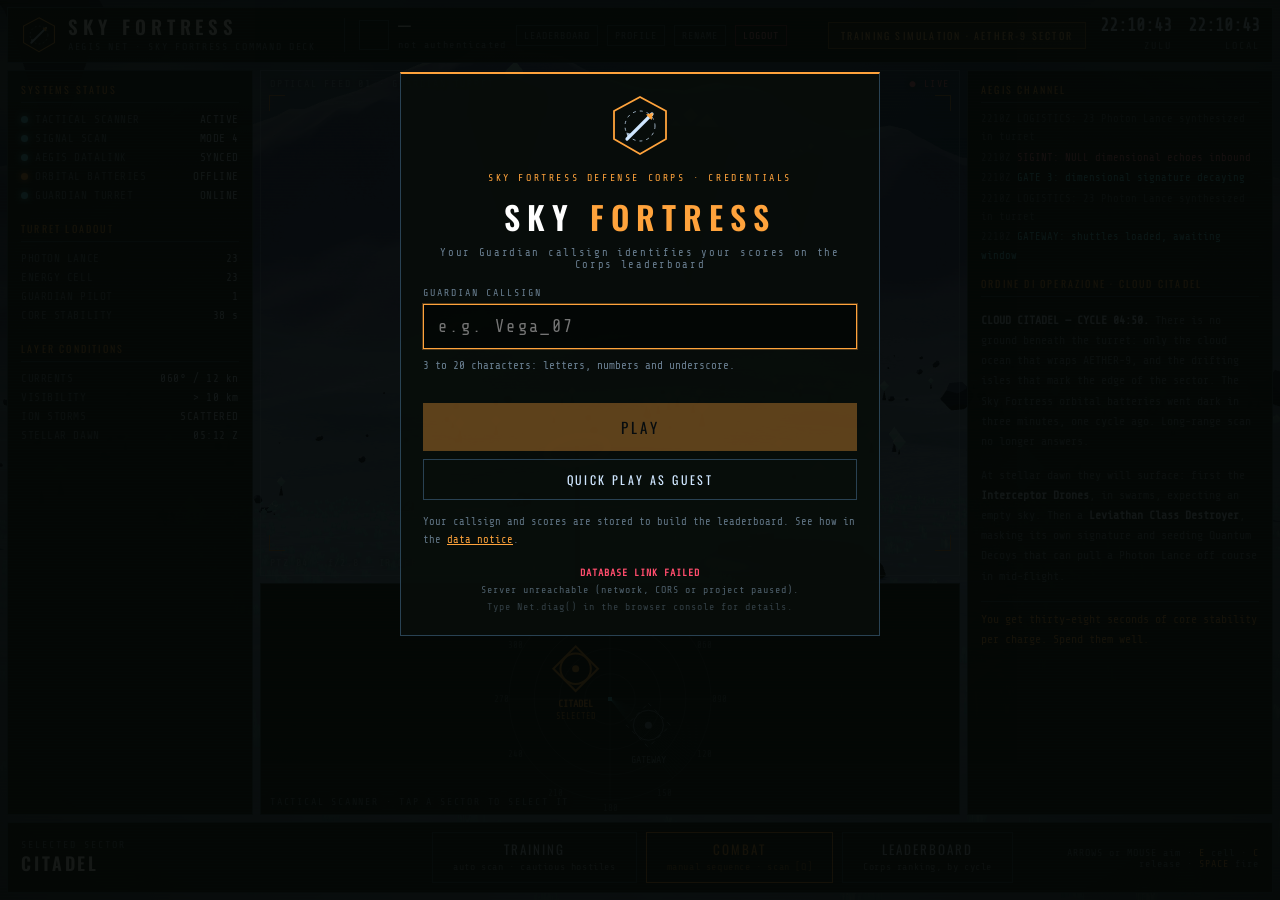
==== game/index.html @ da172639 "Add files via upload" ====
<!DOCTYPE html>
<html lang="en">
<head>
<meta charset="UTF-8">
<meta name="description" content="Sky Fortress — hold the cloud ocean of AETHER-9 against THE NULL. Seat the cell, lock the signature, lead the vector, fire.">
<meta name="theme-color" content="#060b18">
<meta name="viewport" content="width=device-width, initial-scale=1.0, maximum-scale=1.0, user-scalable=no, viewport-fit=cover">
<title>Sky Fortress — Guardian Turret Defense</title>
<link rel="icon" href="data:image/svg+xml,%3Csvg xmlns='http://www.w3.org/2000/svg' viewBox='0 0 64 64'%3E%3Crect width='64' height='64' fill='%23060b18'/%3E%3Cpolygon points='32,5 56,18 56,44 32,57 8,44 8,18' fill='none' stroke='%23ffa33c' stroke-width='3'/%3E%3Cpath d='M19 45 L44 20' stroke='%23cfe6ff' stroke-width='5' stroke-linecap='round'/%3E%3C/svg%3E">
<style>
/* Caratteri incorporati: nessuna richiesta di rete verso terzi */
@font-face{font-family:'Oswald';font-style:normal;font-weight:400;font-display:swap;src:url([data-uri]) format('woff2')}
@font-face{font-family:'Oswald';font-style:normal;font-weight:600;font-display:swap;src:url([data-uri]) format('woff2')}
@font-face{font-family:'Share Tech Mono';font-style:normal;font-weight:400;font-display:swap;src:url([data-uri]) format('woff2')}

:root{
  --ink:#060b18;
  --panel:rgba(10,18,32,.84);
  --line:rgba(120,190,255,.30);
  --data:#cfe6ff;
  --amber:#ffa33c;
  --red:#ff4d6d;
  --dim:rgba(186,220,255,.55);
}
*{box-sizing:border-box;margin:0;padding:0}
html,body{width:100%;height:100%;overflow:hidden;background:#000;color:var(--data);
  font-family:'Share Tech Mono',ui-monospace,Consolas,monospace;user-select:none;cursor:crosshair;
  touch-action:none;overscroll-behavior:none;-webkit-user-select:none;-webkit-tap-highlight-color:transparent}
body.touch{cursor:default}
canvas{display:block}
#fx2d{position:absolute;inset:0;z-index:8;pointer-events:none}

/* --- vignetta del mirino della Aether Lance: elemento firma --- */
#optics{position:absolute;inset:0;z-index:9;pointer-events:none;
  background:radial-gradient(circle at 50% 50%, rgba(0,0,0,0) 34%, rgba(0,0,0,.55) 62%, rgba(0,0,0,.93) 88%);
  transition:background .25s}
#damage{position:absolute;inset:0;z-index:10;pointer-events:none;opacity:0;
  background:radial-gradient(circle at 50% 50%, rgba(255,40,25,0) 25%, rgba(190,20,10,.75) 100%);
  transition:opacity .12s}

#hud{position:absolute;inset:0;z-index:12;pointer-events:none}
.panel{position:absolute;background:var(--panel);border:1px solid var(--line);
  padding:10px 14px;backdrop-filter:blur(2px);line-height:1.55;font-size:13px;letter-spacing:.06em}
.panel .k{color:var(--dim)}
.panel .v{color:#fff}
.tag{font-family:'Oswald',sans-serif;font-weight:600;letter-spacing:.18em;font-size:11px;color:var(--amber);display:block;margin-bottom:4px}

#mission{top:18px;left:18px;border-left:3px solid var(--amber)}
#score{top:18px;right:18px;text-align:right;border-right:3px solid var(--amber)}
#score .big{font-family:'Oswald',sans-serif;font-size:30px;color:#fff;line-height:1;font-weight:600}
#weapon{bottom:18px;right:18px;text-align:right;border-right:3px solid var(--amber);min-width:250px}
#lockline{font-family:'Oswald',sans-serif;letter-spacing:.14em;font-size:15px;color:var(--data)}
#lockline.lock{color:var(--red)}
#lockline.warn{color:var(--amber)}

#reloadbar{height:5px;background:rgba(255,255,255,.12);margin-top:7px;display:none}
#reloadfill{height:100%;width:0%;background:var(--amber)}
#coolbar{height:5px;background:rgba(255,255,255,.12);margin-top:5px}
#coolfill{height:100%;width:0%;background:#62e8ff;transition:background .2s}
#coolfill.low{background:var(--red)}

#proc{top:176px;left:18px;border-left:3px solid rgba(186,220,255,.28);min-width:236px}
#proc .step{font-size:12px;letter-spacing:.04em;color:rgba(186,220,255,.36);
  display:flex;align-items:center;gap:9px;padding:1px 0}
#proc .step i{width:7px;height:7px;border:1px solid currentColor;flex:none}
#proc .step b{color:var(--amber);font-weight:400}
#proc .step.done{color:rgba(186,220,255,.7)}
#proc .step.done i{background:rgba(186,220,255,.6);border-color:rgba(186,220,255,.6)}
#proc .step.on{color:#fff}
#proc .step.on i{background:var(--amber);border-color:var(--amber);box-shadow:0 0 9px var(--amber)}

#radarwrap{position:absolute;bottom:18px;left:18px;width:186px;height:186px;z-index:12}
#radar{width:100%;height:100%;border-radius:50%;border:1px solid var(--line);
  background:rgba(8,14,9,.85);box-shadow:0 0 24px rgba(0,0,0,.7);transition:border-color .2s,box-shadow .2s}
#radar.alarm{border-color:var(--red);box-shadow:0 0 26px rgba(255,77,109,.45)}
#radarlabel{position:absolute;bottom:-2px;left:0;width:100%;text-align:center;font-size:10px;
  letter-spacing:.22em;color:var(--dim)}

#bossbar{position:absolute;top:20px;left:50%;transform:translateX(-50%);width:420px;display:none;z-index:12}
#bossbar .name{font-family:'Oswald',sans-serif;letter-spacing:.2em;font-size:13px;text-align:center;
  color:var(--red);margin-bottom:5px;text-shadow:0 0 12px #000}
#bosstrack{height:9px;background:rgba(255,255,255,.1);border:1px solid var(--line)}
#bossfill{height:100%;width:100%;background:linear-gradient(90deg,#ff4d6d,#ffa33c);transition:width .25s}

#banner{position:absolute;top:34%;left:50%;transform:translateX(-50%);text-align:center;z-index:13;
  font-family:'Oswald',sans-serif;letter-spacing:.3em;font-size:34px;color:#fff;opacity:0;
  text-shadow:0 0 24px #000;transition:opacity .5s;white-space:nowrap}
#banner small{display:block;font-size:13px;letter-spacing:.28em;color:var(--amber);margin-top:8px}

#feed{position:absolute;top:130px;right:18px;text-align:right;z-index:12;font-size:13px}
#feed div{margin-bottom:4px;color:var(--data);text-shadow:0 0 8px #000;animation:fadeout 3.6s forwards}
@keyframes fadeout{0%{opacity:0;transform:translateX(14px)}12%{opacity:1;transform:none}75%{opacity:1}100%{opacity:0}}

#alert{position:absolute;top:52%;left:50%;transform:translateX(-50%);z-index:13;
  font-family:'Oswald',sans-serif;letter-spacing:.24em;font-size:19px;color:var(--red);
  text-shadow:0 0 14px #000;display:none}

/* --- schermate --- */
.screen{position:absolute;inset:0;z-index:40;display:flex;flex-direction:column;
  justify-content:center;align-items:center;text-align:center;padding:24px;
  background:
    linear-gradient(rgba(6,10,7,.90),rgba(6,10,7,.96)),
    repeating-linear-gradient(0deg,rgba(186,220,255,.05) 0 1px,transparent 1px 3px);
  cursor:default;
  overflow-y:auto; touch-action:pan-y; -webkit-overflow-scrolling:touch;
  overscroll-behavior:contain}
.screen h1{font-family:'Oswald',sans-serif;font-weight:600;letter-spacing:.26em;font-size:44px;color:#fff}
.screen h2{font-family:'Oswald',sans-serif;letter-spacing:.3em;font-size:12px;color:var(--amber);margin-bottom:10px}
.screen p{color:var(--dim);max-width:620px;margin-top:14px;line-height:1.7;font-size:14px}
.btn{font-family:'Oswald',sans-serif;letter-spacing:.18em;font-size:15px;padding:14px 30px;margin:8px;
  width:330px;background:transparent;color:var(--data);border:1px solid var(--line);cursor:pointer;
  transition:background .18s,color .18s,border-color .18s}
.btn:hover{background:var(--amber);border-color:var(--amber);color:#060b18}
.btn.primary{border-color:var(--amber);color:var(--amber)}
.btn.primary:hover{color:#060b18}
.keys{margin-top:26px;display:grid;grid-template-columns:auto auto;gap:6px 18px;font-size:13px;color:var(--dim)}
.keys b{color:var(--data);font-weight:400}
.stats{margin-top:18px;font-size:14px;color:var(--dim);line-height:1.9}
.stats span{color:#fff}
/* ---------- comandi tattili ---------- */
#touch{position:absolute;inset:0;z-index:22;pointer-events:none;display:none}
body.touch #touch{display:block}
/* --- versione desktop: barra compatta in basso, si gioca solo col mouse --- */
body.desk.playing #touch{display:flex;align-items:flex-end;justify-content:center;
  padding-bottom:14px;gap:7px;flex-wrap:wrap}
body.desk #touch .tbtn{position:static;border-radius:3px;width:auto;height:auto;
  padding:7px 13px;font-size:11px;opacity:.70;transition:opacity .15s,background .15s}
body.desk #touch .tbtn:hover{opacity:1}
body.desk #touch .tbtn small{font-size:10px}
body.desk #tPause{order:9;transform:none;top:auto;left:auto}
body.desk #tFire{order:1;padding:9px 24px;font-size:13px;background:rgba(70,12,26,.65)}
body.desk #tBcu{order:2}
body.desk #tUncage{order:3}
body.desk #tIff{order:4;display:none}
body.desk.base #tIff{display:flex}
body.desk #tCrouch{order:5}
body.desk #tZoom{order:6}
.tbtn{position:absolute;pointer-events:auto;padding:0;
  display:flex;flex-direction:column;align-items:center;justify-content:center;line-height:1.15;
  font-family:'Oswald',sans-serif;letter-spacing:.08em;font-size:11px;color:var(--data);
  background:rgba(10,16,11,.62);border:1px solid var(--line);border-radius:50%;
  -webkit-backdrop-filter:blur(3px);backdrop-filter:blur(3px);cursor:pointer;
  transition:background .1s,color .1s,border-color .1s}
.tbtn small{font-size:10px;opacity:.6;letter-spacing:.04em}
.tbtn.on{background:rgba(255,163,60,.9);color:#060b18;border-color:var(--amber)}
.tbtn.hot{border-color:var(--amber);color:var(--amber)}
#tFire{right:16px;bottom:16px;width:98px;height:98px;font-size:15px;
  border-color:var(--red);color:var(--red);background:rgba(40,8,6,.55)}
#tFire.on{background:rgba(255,77,109,.9);color:#fff;border-color:var(--red)}
#tUncage{right:122px;bottom:26px;width:64px;height:64px}
#tBcu{right:122px;bottom:100px;width:64px;height:64px}
#tZoom{right:32px;bottom:124px;width:56px;height:56px}
#tCrouch{left:126px;bottom:16px;width:70px;height:70px}
#tIff{right:196px;bottom:82px;width:60px;height:60px;display:none}
body.base #tIff{display:flex}
body.base #tIff{right:calc(196px + env(safe-area-inset-right))}
#iffval.amico{color:#62e8ff}
#iffval.ostile{color:#ff4d6d}
#iffval.ignoto{color:#ffa33c}
#tPause{top:12px;left:50%;transform:translateX(-50%);width:52px;height:38px;border-radius:3px;font-size:11px}

#procmini{display:none;font-size:11px;color:var(--amber);letter-spacing:.06em;margin-top:3px}

#rotate{position:absolute;inset:0;z-index:70;display:none;align-items:center;justify-content:center;
  background:#060907;text-align:center;padding:30px;letter-spacing:.2em;font-size:13px;color:var(--amber)}
@media (orientation:portrait){ body.touch #rotate{display:flex} }

/* ---------- adattamenti per schermi piccoli ---------- */
body.touch #mission,body.touch #score,body.touch #weapon{font-size:11px;padding:7px 11px;line-height:1.45}
body.touch #score .big{font-size:21px}
body.touch #weapon{
  /* striscia orizzontale nella banda libera fra radar e pulsanti */
  top:auto;bottom:8px;right:auto;left:50%;transform:translateX(-50%);
  width:max-content;min-width:0;max-width:calc(100vw - 470px);
  display:flex;flex-wrap:wrap;align-items:center;justify-content:center;
  gap:2px 11px;text-align:center;font-size:10.5px;line-height:1.45;
  padding:5px 12px;border-right:0;border-top:2px solid var(--amber)}
body.touch #weapon br{display:none}
body.touch #weapon .tag{margin:0 4px 0 0}
body.touch #lockline{font-size:11px;white-space:nowrap}
body.touch #iffline,body.touch #procmini{display:inline-block;margin:0}
body.touch #coolbar,body.touch #reloadbar{flex-basis:100%;height:3px;margin:3px 0 0}
/* il tasto di pausa lascia il centro in alto e si accosta al radar */
body.touch #tPause{top:auto;bottom:96px;left:calc(126px + env(safe-area-inset-left));
  right:auto;transform:none;width:46px;height:30px}
body.touch #weapon .tag{font-size:10px;margin-bottom:2px}
body.touch #lockline{font-size:11.5px;line-height:1.25;white-space:normal}
body.touch #procmini{font-size:10px;margin-top:2px}
body.touch #coolbar,body.touch #reloadbar{height:4px;margin-top:4px}
body.touch #tPause{width:44px;height:32px;font-size:10px;opacity:.75}
body.touch #mission{top:12px;left:calc(12px + env(safe-area-inset-left))}
body.touch #score{top:12px;right:calc(12px + env(safe-area-inset-right))}
body.touch #weapon{right:calc(12px + env(safe-area-inset-right))}
body.touch #radarwrap{left:calc(12px + env(safe-area-inset-left))}
body.touch #tFire{right:calc(16px + env(safe-area-inset-right))}
body.touch #tUncage,body.touch #tBcu{right:calc(122px + env(safe-area-inset-right))}
body.touch #tZoom{right:calc(32px + env(safe-area-inset-right))}
body.touch #tCrouch{left:calc(126px + env(safe-area-inset-left))}
body.touch #proc{display:none}
body.touch #procmini{display:block}
body.touch #radarwrap{width:104px;height:104px;left:12px;bottom:12px}
body.touch #radarlabel{font-size:10px}
body.touch #ops{top:6px;font-size:10px;gap:8px;padding:4px 9px;
  max-width:calc(100vw - 360px);overflow:hidden}
body.touch #banner{font-size:21px;top:26%}
body.touch #banner small{font-size:10px}
body.touch #alert{font-size:12.5px;top:36px;letter-spacing:.16em}
body.touch #feed{top:64px;bottom:auto;right:auto;left:50%;transform:translateX(-50%);
  text-align:center;font-size:11px;width:46vw}
body.touch #bossbar{width:min(360px,64vw);top:14px}
body.touch .keys{display:none}
body.touch .touchkeys{display:grid}
.touchkeys{display:none}
@media (min-width:1000px) and (min-height:660px){
  body.touch #proc{display:block}
  body.touch #procmini{display:none}
  body.touch #weapon{top:auto;bottom:16px}
}
@media (max-height:540px){
  .screen{justify-content:flex-start;padding-top:16px;overflow-y:auto}
  .screen h1{font-size:25px}
  .screen h2{font-size:10px}
  .screen p{font-size:12px;margin-top:8px;line-height:1.55}
  .btn{padding:11px 18px;font-size:13px;width:min(300px,80vw);margin:5px}
  .keys,.touchkeys{margin-top:12px;font-size:11px;gap:3px 12px}
  .stats{font-size:12px;line-height:1.6}
}


/* ══════════════ CONSOLE C4ISR ══════════════
   Ogni pannello è opaco; le fessure fra i pannelli lasciano intravedere la
   scena 3D, e il riquadro "feed ottico" è una finestra vera su di essa.   */
#menu{display:block;padding:0;background:none;
  overflow-y:auto;overflow-x:hidden;-webkit-overflow-scrolling:touch;
  touch-action:pan-y;overscroll-behavior:contain}
/* su schermo ampio la console entra tutta: niente barra di scorrimento */
@media (min-width:1001px) and (orientation:landscape){ #menu{overflow:hidden} }
#menu::before{content:'';position:absolute;inset:0;pointer-events:none;
  background:radial-gradient(ellipse at 50% 45%, rgba(0,0,0,0) 45%, rgba(0,0,0,.6) 100%)}
#homeGrain{position:absolute;inset:0;z-index:3;pointer-events:none;opacity:.45;
  background:repeating-linear-gradient(0deg, rgba(186,220,255,.055) 0 1px, transparent 1px 3px)}
#homeSweep{position:absolute;left:0;right:0;height:170px;z-index:4;pointer-events:none;opacity:.30;
  background:linear-gradient(180deg, transparent, rgba(120,200,255,.11), transparent);
  animation:sweep 8s linear infinite}
@keyframes sweep{ from{ top:-180px } to{ top:100% } }

#console{position:relative;z-index:2;height:100%;display:grid;gap:7px;padding:7px;
  grid-template-columns:246px 1fr 306px;
  grid-template-rows:auto 1fr auto;
  grid-template-areas:"head head head" "left center right" "foot foot foot";
  text-align:left;
  padding-left:calc(7px + env(safe-area-inset-left));
  padding-right:calc(7px + env(safe-area-inset-right))}

#console section,#console header,#console footer{
  background:rgba(8,13,10,.94);border:1px solid var(--line);position:relative}
#cHead{grid-area:head;display:flex;align-items:center;gap:14px;padding:8px 12px;
  border-top:2px solid var(--amber)}
#cLeft{grid-area:left}#cRight{grid-area:right}#cFoot{grid-area:foot}
#cCenter{grid-area:center;display:grid;grid-template-rows:1fr 232px;gap:7px;
  background:none!important;border:none!important}

/* --- intestazione --- */
.hUnit{display:flex;align-items:center;gap:10px}
.hUnit .crest{width:38px;height:38px;flex:none}
.hName b{font-family:'Oswald',sans-serif;font-size:19px;letter-spacing:.26em;color:#fff;display:block;line-height:1}
.hName span{font-size:10px;letter-spacing:.17em;color:var(--dim)}
.hClass{margin-left:auto;font-family:'Oswald',sans-serif;font-size:10px;letter-spacing:.22em;
  color:#ffbd6a;border:1px solid rgba(255,163,60,.5);background:rgba(255,163,60,.09);padding:5px 12px}
.hTime{display:flex;gap:16px;text-align:right}
.hTime b{font-family:'Share Tech Mono',monospace;font-size:17px;color:var(--data);display:block;line-height:1.1}
.hTime span{font-size:10px;letter-spacing:.2em;color:var(--dim)}

/* --- colonne --- */
.col{padding:11px 13px;overflow-y:auto;touch-action:pan-y}
.col h3{font-family:'Oswald',sans-serif;font-size:10px;letter-spacing:.22em;color:var(--amber);
  margin:0 0 7px 0;padding-bottom:5px;border-bottom:1px solid var(--line);font-weight:400}
.col h3:not(:first-child){margin-top:16px}
.sys,.kv{list-style:none;font-size:11px}
.sys li,.kv li{display:flex;align-items:center;gap:7px;padding:3px 0;color:var(--dim);letter-spacing:.05em}
.sys li b,.kv li b{margin-left:auto;color:var(--data);font-weight:400}
.led{width:7px;height:7px;flex:none;border-radius:50%;background:#62e8ff;box-shadow:0 0 7px #62e8ff;
  animation:pulse 2.4s infinite}
.led.warn{background:var(--amber);box-shadow:0 0 7px var(--amber);animation-duration:1.3s}
@keyframes pulse{0%,100%{opacity:1}50%{opacity:.35}}

/* --- finestra sul mondo 3D --- */
#feedwin{position:relative;border:1px solid rgba(186,220,255,.35);background:transparent;overflow:hidden}
#feedwin .lbl,#tac .lbl{position:absolute;left:9px;top:7px;font-size:10px;letter-spacing:.18em;
  color:var(--dim);text-shadow:0 0 6px #000;pointer-events:none}
#feedwin .rec{position:absolute;right:9px;top:7px;font-size:10px;letter-spacing:.16em;color:#ff7d92;
  text-shadow:0 0 6px #000;animation:pulse 1.8s infinite}
#feedwin .tele{position:absolute;left:9px;bottom:7px;font-size:10px;letter-spacing:.14em;color:var(--dim);
  text-shadow:0 0 6px #000}
#feedwin .c{position:absolute;width:16px;height:16px;border:1px solid rgba(255,163,60,.75)}
#feedwin .c.tl{left:8px;top:24px;border-right:none;border-bottom:none}
#feedwin .c.tr{right:8px;top:24px;border-left:none;border-bottom:none}
#feedwin .c.bl{left:8px;bottom:24px;border-right:none;border-top:none}
#feedwin .c.br{right:8px;bottom:24px;border-left:none;border-top:none}

/* --- quadro tattico --- */
#tac{position:relative;background:rgba(6,12,9,.95);border:1px solid var(--line)}
#tacCanvas{width:100%;height:100%;display:block;cursor:pointer}
#tac .lbl{top:auto;bottom:7px}

/* --- traffico messaggi e briefing --- */
#msgs{font-size:10.5px;line-height:1.75;color:var(--dim);height:150px;overflow:hidden}
#msgs div{margin-bottom:2px;animation:msgin .45s ease-out}
#msgs .t{color:rgba(186,220,255,.42)}
#msgs .a{color:var(--amber)}
#msgs .c{color:#62e8ff}
#msgs .r{color:#ff7d92}
@keyframes msgin{from{opacity:0;transform:translateY(-5px)}to{opacity:1;transform:none}}
#brief p{font-size:11.5px;line-height:1.75;color:var(--dim);margin-bottom:8px}
#brief b{color:var(--data)}
#brief .pull{color:var(--amber);border-top:1px solid var(--line);padding-top:8px}

/* --- barra di comando --- */
#cFoot{display:flex;align-items:center;gap:16px;padding:9px 13px;border-bottom:2px solid var(--amber)}
.fSel span{font-size:10px;letter-spacing:.2em;color:var(--dim);display:block}
.fSel b{font-family:'Oswald',sans-serif;font-size:18px;letter-spacing:.16em;color:#fff}
.fBtns{margin-left:auto;display:flex;gap:9px}
.gobtn{font-family:'Oswald',sans-serif;letter-spacing:.16em;font-size:13px;padding:9px 20px;
  background:transparent;color:var(--data);border:1px solid var(--line);cursor:pointer;line-height:1.2;
  transition:background .16s,color .16s,border-color .16s}
.gobtn small{display:block;font-family:'Share Tech Mono',monospace;font-size:10px;
  letter-spacing:.06em;opacity:.6;margin-top:3px}
.gobtn:hover{background:var(--data);color:#060b18;border-color:var(--data)}
.gobtn.hot{border-color:var(--amber);color:var(--amber)}
.gobtn.hot:hover{background:var(--amber);color:#060b18}
.fHint{font-size:10px;letter-spacing:.1em;color:var(--dim);max-width:230px;text-align:right}
.fHint b{color:var(--amber);font-weight:400}

/* --- avvio del sistema --- */
#boot{position:absolute;inset:0;z-index:9;background:#050807;padding:6vh 8vw;
  display:flex;flex-direction:column;justify-content:center}
#bootlog{font-family:'Share Tech Mono',monospace;font-size:12.5px;line-height:2;color:#7fe9ff;
  white-space:pre-wrap;text-shadow:0 0 9px rgba(127,233,255,.35)}
#bootbar{height:2px;background:rgba(127,233,255,.18);margin-top:22px}
#bootbar i{display:block;height:100%;width:0;background:#7fe9ff;transition:width .18s linear}
#boot.done{opacity:0;pointer-events:none;transition:opacity .7s}

@media (max-width:1000px), (orientation:portrait){
  #console{grid-template-columns:1fr;grid-template-rows:auto auto auto auto auto;
    grid-template-areas:"head" "center" "right" "left" "foot";
    height:auto;min-height:100%;overflow:visible}
  #cCenter{grid-template-rows:190px 224px}
  .col{max-height:none;overflow:visible;touch-action:pan-y}
  /* grana e riga di scansione restano ancorate allo schermo, non al contenuto */
  #homeGrain,#homeSweep{position:fixed}
  #msgs{height:auto;max-height:132px}
  #boot{position:fixed;padding:5vh 6vw}
  #cHead{flex-wrap:wrap;gap:8px}
  .hClass{margin-left:0;order:3;width:100%;text-align:center}
  .hTime{margin-left:auto}
  #cFoot{flex-wrap:wrap;gap:10px}
  .fBtns{width:100%;margin-left:0}
  .gobtn{flex:1}
  .fHint{display:none}
  #msgs{height:118px}
}
@media (max-height:460px){ #bootlog{font-size:10.5px;line-height:1.7} }
/* Telefoni molto bassi in orizzontale: si stringe tutto ciò che circonda
   la banda centrale, così la striscia dell'arma resta leggibile. */
@media (max-height:400px){
  body.touch #weapon{font-size:10px;padding:4px 9px;gap:1px 8px;max-width:calc(100vw - 430px)}
  body.touch #lockline{font-size:10px}
  body.touch #ops{gap:6px;padding:3px 8px}
  body.touch #radarwrap{width:92px;height:92px}
  body.touch #tCrouch{width:62px;height:62px;bottom:12px}
  body.touch #tPause{bottom:84px}
  body.touch #feed{top:58px}
}


/* ══════════════ IDENTITÀ, CLASSIFICA, PROFILO ══════════════ */
.ovl{position:fixed;inset:0;z-index:55;display:none;background:rgba(4,7,5,.93);
  overflow-y:auto;touch-action:pan-y;-webkit-overflow-scrolling:touch;
  padding:18px;cursor:default}
.ovl.on{display:block}
.ovl .box{max-width:860px;margin:0 auto;background:rgba(8,13,10,.96);
  border:1px solid var(--line);border-top:2px solid var(--amber);padding:20px 22px}
.ovl h2{font-family:'Oswald',sans-serif;letter-spacing:.24em;font-size:15px;color:#fff;
  margin-bottom:3px}
.ovl .sub{font-size:10.5px;letter-spacing:.16em;color:var(--dim);margin-bottom:16px}
.xbtn{position:absolute;right:20px;top:18px;background:transparent;border:1px solid var(--line);
  color:var(--data);font-family:'Oswald',sans-serif;letter-spacing:.14em;font-size:12px;
  padding:7px 14px;cursor:pointer}
.xbtn:hover{background:var(--data);color:#060b18}

/* --- accreditamento --- */
#idscreen .box{max-width:480px;margin-top:6vh;text-align:center}
#idscreen .crest{width:64px;height:64px;margin-bottom:10px}
#idscreen .title{font-family:'Oswald',sans-serif;font-weight:600;letter-spacing:.22em;
  font-size:32px;color:#fff;line-height:1}
#idscreen .title em{font-style:normal;color:var(--amber)}
#idscreen .kicker{font-size:10px;letter-spacing:.26em;color:var(--amber);margin-bottom:18px}
#idscreen label{display:block;text-align:left;font-size:10px;letter-spacing:.2em;
  color:var(--dim);margin-bottom:6px}
#nameInput{width:100%;background:rgba(0,0,0,.5);border:1px solid var(--line);
  color:#fff;font-family:'Share Tech Mono',monospace;font-size:17px;letter-spacing:.14em;
  padding:12px 14px;outline:none}
#nameInput:focus{border-color:var(--amber);box-shadow:0 0 0 1px rgba(255,163,60,.3)}
#nameMsg{min-height:34px;font-size:11px;line-height:1.6;margin-top:8px;text-align:left;color:var(--dim)}
#nameMsg.err{color:#ff7d92}
#nameMsg.ok{color:#62e8ff}
#nameMsg button{background:transparent;border:1px solid var(--amber);color:var(--amber);
  font-family:'Share Tech Mono',monospace;font-size:11px;padding:3px 9px;margin-left:6px;cursor:pointer}
#codeRow{display:none;margin-top:12px}
#codeRow.on{display:block}
#codeInput{width:100%;background:rgba(0,0,0,.5);border:1px solid var(--amber);
  color:#fff;font-family:'Share Tech Mono',monospace;font-size:19px;letter-spacing:.35em;
  padding:12px 14px;outline:none;text-align:center;text-transform:uppercase}
#newCode{display:none;text-align:left;border:1px solid var(--amber);
  background:rgba(255,163,60,.07);padding:14px;margin-top:12px}
#newCode.on{display:block}
#newCode b{display:block;color:var(--amber);letter-spacing:.2em;font-size:10px;margin-bottom:8px}
#newCode .code{font-family:'Share Tech Mono',monospace;font-size:26px;letter-spacing:.3em;
  color:#fff;text-align:center;padding:10px;border:1px dashed var(--line);margin-bottom:10px}
#newCode p{font-size:10.5px;line-height:1.7;color:rgba(186,220,255,.7);margin-bottom:10px}
#newCode button{width:100%;margin-top:6px;padding:10px;font-family:'Oswald',sans-serif;
  letter-spacing:.16em;font-size:12px;background:transparent;border:1px solid var(--line);
  color:var(--data);cursor:pointer}
#newCode button.prim{background:var(--amber);border-color:var(--amber);color:#060b18}
#idscreen .go.alt{background:transparent;border:1px solid var(--line);color:var(--data);
  font-size:12px;padding:11px;margin-top:8px}
#idscreen .go.alt:hover{border-color:var(--amber);color:var(--amber)}
#idscreen .consent{font-size:10.5px;line-height:1.7;color:rgba(186,220,255,.5);
  margin-top:14px;text-align:left}
#idscreen .consent a{color:var(--amber);text-decoration:underline}
#privBox{display:none;text-align:left;border:1px solid var(--line);background:rgba(0,0,0,.35);
  padding:12px 14px;margin-top:10px;font-size:10.5px;line-height:1.75;color:rgba(186,220,255,.66)}
#privBox.on{display:block}
#privBox b{display:block;color:var(--amber);letter-spacing:.18em;font-size:10px;margin-bottom:6px}
#privBox p{margin-bottom:8px}
#idscreen .go{width:100%;margin-top:12px;font-family:'Oswald',sans-serif;letter-spacing:.2em;
  font-size:15px;padding:13px;background:var(--amber);color:#060b18;border:none;cursor:pointer}
#idscreen .go:disabled{opacity:.35;cursor:not-allowed}
#idscreen .note{font-size:10px;letter-spacing:.1em;color:rgba(186,220,255,.4);margin-top:14px;line-height:1.7}

/* --- tabelle di classifica --- */
.tabs{display:flex;flex-wrap:wrap;gap:5px;margin-bottom:10px}
.tab{font-family:'Share Tech Mono',monospace;font-size:10.5px;letter-spacing:.12em;
  background:transparent;border:1px solid var(--line);color:var(--dim);padding:6px 11px;cursor:pointer}
.tab.on{border-color:var(--amber);color:var(--amber);background:rgba(255,163,60,.1)}
.lbTable{width:100%;border-collapse:collapse;font-size:12px}
.lbTable th{font-family:'Oswald',sans-serif;font-size:10px;letter-spacing:.18em;color:var(--amber);
  text-align:left;padding:7px 8px;border-bottom:1px solid var(--line);font-weight:400}
.lbTable td{padding:7px 8px;border-bottom:1px solid rgba(186,220,255,.08);color:var(--data)}
.lbTable td.num{color:var(--dim);width:46px}
.lbTable td.sc{color:#fff;font-size:13px}
.lbTable tr.me td{background:rgba(255,163,60,.12);color:#fff}
.lbTable tr.top1 td.num{color:#ffd76a}
.lbTable tr.top2 td.num,.lbTable tr.top3 td.num{color:#cfe6ff}
.lbTable .who{color:#62e8ff;cursor:pointer;text-decoration:none;border-bottom:1px dotted rgba(98,232,255,.4)}
.lbTable .who:hover{color:#fff}
.lbEmpty{color:var(--dim);font-size:11.5px;padding:22px 0;text-align:center;line-height:1.8}
#lbFoot{display:flex;justify-content:space-between;gap:12px;margin-top:12px;
  font-size:10px;letter-spacing:.12em;color:rgba(186,220,255,.45)}
.livedot{display:inline-block;width:6px;height:6px;border-radius:50%;background:#62e8ff;
  box-shadow:0 0 7px #62e8ff;animation:pulse 2s infinite;margin-right:5px}

/* --- profilo --- */
#profile .box{max-width:560px;margin-top:6vh}
.pfHead{display:flex;gap:16px;align-items:center;margin-bottom:16px}
.pfHead .av{width:74px;height:74px;flex:none;border:1px solid var(--line)}
.pfHead b{font-family:'Oswald',sans-serif;font-size:24px;letter-spacing:.14em;color:#fff;display:block}
.pfHead span{font-size:10px;letter-spacing:.16em;color:var(--dim)}
.pfGrid{display:grid;grid-template-columns:repeat(3,1fr);gap:1px;background:var(--line);border:1px solid var(--line)}
.pfGrid div{background:rgba(8,13,10,.98);padding:11px 12px}
.pfGrid span{display:block;font-size:10px;letter-spacing:.18em;color:var(--dim);margin-bottom:4px}
.pfGrid b{font-family:'Oswald',sans-serif;font-size:19px;color:#fff;font-weight:400}
.pfGrid b.up{color:#62e8ff}.pfGrid b.down{color:#ff7d92}

/* --- cruscotto in partita --- */
#ops{position:absolute;top:12px;left:50%;transform:translateX(-50%);z-index:12;display:none;
  background:rgba(10,16,11,.85);border:1px solid var(--line);border-top:2px solid var(--amber);
  padding:6px 14px;font-size:11px;letter-spacing:.08em;white-space:nowrap;
  display:none;gap:14px;align-items:center}
body.playing #ops{display:flex}
#ops i{font-style:normal;color:var(--dim)}
#ops b{color:#fff;font-weight:400;margin-left:5px}
#ops .op{color:#62e8ff}
#ops .rec.hot b{color:var(--amber)}

/* --- fine partita, blocco online --- */
#overNet{margin-top:16px;border:1px solid var(--line);padding:14px 16px;max-width:520px;
  width:100%;text-align:left;font-size:12px;line-height:1.9}
#overNet .big{font-family:'Oswald',sans-serif;font-size:34px;color:#fff;letter-spacing:.1em;
  display:block;line-height:1.1}
#overNet .rec{color:var(--amber);letter-spacing:.18em;font-family:'Oswald',sans-serif;
  animation:recglow 1.4s ease-in-out infinite}
@keyframes recglow{0%,100%{text-shadow:0 0 0 rgba(255,163,60,0)}50%{text-shadow:0 0 22px rgba(255,163,60,.9)}}
#overNet .k{color:var(--dim)}
#overNet .v{color:#fff}
.overBtns{display:flex;flex-wrap:wrap;gap:9px;justify-content:center;margin-top:18px}

/* --- ingresso cinematografico del boss --- */
#bossIntro{position:absolute;inset:0;z-index:26;display:none;pointer-events:none;
  align-items:center;justify-content:center;flex-direction:column;text-align:center}
#bossIntro.on{display:flex}
#bossIntro .bars{position:absolute;inset:0;pointer-events:none}
#bossIntro .bars::before,#bossIntro .bars::after{content:'';position:absolute;left:0;right:0;
  height:14vh;background:#02040a;animation:barsIn .8s ease-out}
#bossIntro .bars::before{top:0}#bossIntro .bars::after{bottom:0}
@keyframes barsIn{from{height:0}to{height:14vh}}
#bossIntro .tag{font-family:'Oswald',sans-serif;letter-spacing:.5em;font-size:11px;
  color:#ff4d6d;animation:fadeUp .7s .2s both}
#bossIntro .nm{font-family:'Oswald',sans-serif;font-weight:600;letter-spacing:.22em;
  font-size:clamp(26px,5vw,52px);color:#fff;margin:10px 0;
  text-shadow:0 0 40px rgba(169,107,255,.85);animation:fadeUp .8s .45s both}
#bossIntro .cl{font-size:12px;letter-spacing:.3em;color:#62e8ff;animation:fadeUp .8s .8s both}
#bossIntro .wr{font-size:11px;letter-spacing:.22em;color:var(--dim);margin-top:16px;
  animation:fadeUp .8s 1.15s both}
@keyframes fadeUp{from{opacity:0;transform:translateY(14px)}to{opacity:1;transform:none}}

/* --- notifiche --- */
#toasts{position:fixed;right:14px;bottom:14px;z-index:58;display:flex;flex-direction:column;
  gap:8px;align-items:flex-end;pointer-events:none;max-width:78vw}
.toast{background:rgba(8,13,10,.96);border:1px solid var(--line);border-left:3px solid var(--amber);
  padding:9px 13px;font-size:11px;letter-spacing:.08em;color:var(--data);
  animation:tin .4s ease-out;box-shadow:0 8px 26px rgba(0,0,0,.7)}
.toast.good{border-left-color:#62e8ff}
.toast.bad{border-left-color:#ff7d92}
.toast b{color:#fff}
@keyframes tin{from{opacity:0;transform:translateX(26px)}to{opacity:1;transform:none}}

/* --- distintivo operatore nella console --- */
#opBadge{display:flex;align-items:center;gap:9px;margin-left:14px;padding-left:14px;
  border-left:1px solid var(--line)}
#opBadge .av{width:30px;height:30px;border:1px solid var(--line);flex:none}
#opBadge .nm b{font-family:'Oswald',sans-serif;font-size:13px;letter-spacing:.14em;color:#fff;display:block;line-height:1.2}
#opBadge .nm span{font-size:10px;letter-spacing:.14em;color:var(--dim)}
#opBadge button{background:transparent;border:1px solid var(--line);color:var(--dim);
  font-family:'Share Tech Mono',monospace;font-size:10px;padding:4px 7px;cursor:pointer;letter-spacing:.1em}
#opBadge button:hover{border-color:var(--amber);color:var(--amber)}
#opBadge #logoutBtn{border-color:rgba(255,77,109,.5);color:#ff8ea1}
#opBadge #logoutBtn:hover{border-color:var(--red);color:var(--red)}

@media (max-width:760px){
  .pfGrid{grid-template-columns:repeat(2,1fr)}
  .lbTable td.lv,.lbTable th.lv{display:none}
  #ops{font-size:10px;gap:9px;padding:5px 9px;max-width:96vw;overflow:hidden}
  .ovl{padding:10px}
  .ovl .box{padding:14px}
  #idscreen .title{font-size:25px}
}

/* durante la home la strumentazione di bordo resta spenta */
body.home #hud, body.home #radarwrap, body.home #touch, body.home #optics{display:none}

@media (max-width:900px), (orientation:portrait){
  #dossier{width:100%;max-height:100%;border-right:none;padding:20px 20px 26px 20px}
  #menu::before{background:linear-gradient(180deg, rgba(5,9,6,.93) 0%, rgba(5,9,6,.97) 45%)}
  #crestRow .stamp{display:none}
}
@media (max-height:540px){
  #dossier{padding:16px 22px}
  #crestRow{padding-bottom:9px;margin-bottom:12px}
  .hometitle{font-size:30px}
  .story p{font-size:12px;line-height:1.65;margin-bottom:8px}
  .pillars{gap:10px;margin:16px 0 18px}
}

#loading{position:absolute;inset:0;z-index:60;display:flex;align-items:center;justify-content:center;
  background:#060907;letter-spacing:.3em;font-size:13px;color:var(--amber)}
@media (max-width:700px){.screen h1{font-size:28px}#radarwrap{width:130px;height:130px}#bossbar{width:280px}}
</style>
</head>
<body>

<canvas id="fx2d"></canvas>
<div id="optics"></div>
<div id="damage"></div>

<div id="hud">
  <div id="mission" class="panel">
    <span class="tag">OPERATION</span>
    <span class="k">SECTOR</span> <span class="v" id="sectorval">CITADEL</span><br>
    <span class="k">WAVE</span> <span class="v" id="waveval">1 / 4</span><br>
    <span class="k">HOSTILES</span> <span class="v" id="airval">0</span><br>
    <span class="k">SHIELD</span> <span class="v" id="hpval">100%</span>
    <div id="depline" style="display:none">
      <span class="k">SAFE</span> <span class="v" id="depval">0 / 5</span>
      &nbsp;<span class="k">LOST</span> <span class="v" id="lostval">0</span>
    </div>
  </div>

  <div id="proc" class="panel">
    <span class="tag">DISCHARGE SEQUENCE</span>
    <div class="step" id="p1"><i></i>1 · DETECT</div>
    <div class="step" id="p2"><i></i>2 · ENERGY CELL <b>[E]</b></div>
    <div class="step" id="p3"><i></i>3 · ENERGY LOCK</div>
    <div class="step" id="p4"><i></i>4 · VECTOR</div>
    <div class="step" id="p5"><i></i>5 · RELEASE <b>[C]</b> · FIRE</div>
  </div>

  <div id="score" class="panel">
    <span class="tag">SCORE</span>
    <span class="big" id="scoreval">0</span><br>
    <span class="k">KILLS</span> <span class="v" id="killval">0</span>
  </div>

  <div id="weapon" class="panel">
    <span class="tag">AETHER LANCE MK-IV</span>
    <div id="lockline">SCANNING SIGNATURES…</div>
    <span class="k">LANCE</span> <span class="v" id="tubeval">READY</span>
    &nbsp;<span class="k">CELLS</span> <span class="v" id="ammoval">0</span><br>
    <span class="k">CORE</span> <span class="v" id="bcuval">EMPTY</span>
    <div id="iffline" style="display:none"><span class="k">SCAN</span> <span class="v" id="iffval">—</span></div>
    <div id="coolbar"><div id="coolfill"></div></div>
    <div id="reloadbar"><div id="reloadfill"></div></div>
    <div id="procmini">STEP 1 · DETECT</div>
  </div>

  <div id="bossbar">
    <div class="name">LEVIATHAN CLASS DESTROYER — PRIORITY CORE</div>
    <div id="bosstrack"><div id="bossfill"></div></div>
  </div>

  <div id="ops">
    <span class="op">GUARDIAN<b id="opsName">—</b></span>
    <i>SCORE<b id="opsScore">0</b></i>
    <i class="rec" id="opsRecWrap">BEST<b id="opsRec">0</b></i>
    <i>RANK<b id="opsRank">—</b></i>
    <i>WAVE<b id="opsLvl">1</b></i>
    <i>SHIELD<b id="opsHp">100%</b></i>
    <i>TIME<b id="opsTime">00:00</b></i>
  </div>
  <div id="bossIntro">
    <div class="bars"></div>
    <div class="tag">DIMENSIONAL SIGNATURE SURFACING</div>
    <div class="nm">LEVIATHAN</div>
    <div class="cl">CLASS DESTROYER · THE NULL</div>
    <div class="wr">SINGULARITY CORE EXPOSED — STRIKE IT WHEN THE DECOYS BURN OUT</div>
  </div>
  <div id="feed"></div>
  <div id="alert"></div>
  <div id="banner"></div>
</div>

<div id="touch">
  <button class="tbtn" id="tPause">II</button>
  <button class="tbtn" id="tBcu">CELL<small>core</small></button>
  <button class="tbtn" id="tUncage">RELEASE<small>lance</small></button>
  <button class="tbtn" id="tZoom">ZOOM</button>
  <button class="tbtn" id="tIff">SCAN<small>identify</small></button>
  <button class="tbtn" id="tCrouch">SHIELD<small>hold</small></button>
  <button class="tbtn" id="tFire">FIRE</button>
</div>

<div id="rotate">ROTATE YOUR DEVICE TO LANDSCAPE TO PLAY</div>

<div id="radarwrap">
  <canvas id="radar" width="186" height="186"></canvas>
  <div id="radarlabel">SCANNER · 3 KM</div>
</div>

<!-- ══════════════ CONSOLE C4ISR — LANDING ══════════════ -->
<div class="screen" id="menu">
  <div id="homeGrain"></div>
  <div id="homeSweep"></div>

  <!-- sequenza di avvio del sistema -->
  <div id="boot"><pre id="bootlog"></pre><div id="bootbar"><i></i></div></div>

  <div id="console">

    <header id="cHead">
      <div class="hUnit">
        <svg class="crest" viewBox="0 0 64 64" aria-hidden="true">
          <polygon points="32,3 58,17 58,45 32,60 6,45 6,17" fill="none" stroke="#ffa33c" stroke-width="1.8"/>
          <circle cx="32" cy="32" r="15" fill="none" stroke="#cfe6ff" stroke-width=".9" stroke-dasharray="3 4" opacity=".8"/>
          <path d="M19 45 L44 20" stroke="#cfe6ff" stroke-width="3.2" stroke-linecap="round"/>
          <path d="M45 19 l-7 1.4 5.6 5.6z" fill="#ffa33c"/>
          <path d="M24 40 l-5.6 -1.4 1.4 5.6z" fill="#cfe6ff" opacity=".75"/>
        </svg>
        <div class="hName">
          <b>SKY FORTRESS</b>
          <span>AEGIS NET · SKY FORTRESS COMMAND DECK</span>
        </div>
      </div>
      <div id="opBadge">
        <span class="av" id="badgeAv"></span>
        <span class="nm"><b id="badgeName">—</b><span id="badgeSub">not authenticated</span></span>
        <button onclick="Net.openBoard()">LEADERBOARD</button>
        <button onclick="Net.openProfile()">PROFILE</button>
        <button onclick="Net.rename()">RENAME</button>
        <button onclick="Net.logout()" id="logoutBtn">LOGOUT</button>
      </div>
      <div class="hClass">TRAINING SIMULATION · AETHER-9 SECTOR</div>
      <div class="hTime">
        <div><b id="zulu">00:00:00</b><span>ZULU</span></div>
        <div><b id="loc">00:00:00</b><span>LOCAL</span></div>
      </div>
    </header>

    <section class="col" id="cLeft">
      <h3>SYSTEMS STATUS</h3>
      <ul class="sys">
        <li><i class="led ok"></i>TACTICAL SCANNER<b>ACTIVE</b></li>
        <li><i class="led ok"></i>SIGNAL SCAN<b>MODE 4</b></li>
        <li><i class="led ok"></i>AEGIS DATALINK<b>SYNCED</b></li>
        <li><i class="led warn"></i>ORBITAL BATTERIES<b>OFFLINE</b></li>
        <li><i class="led ok"></i>GUARDIAN TURRET<b>ONLINE</b></li>
      </ul>

      <h3>TURRET LOADOUT</h3>
      <ul class="kv">
        <li>PHOTON LANCE<b>23</b></li>
        <li>ENERGY CELL<b>23</b></li>
        <li>GUARDIAN PILOT<b>1</b></li>
        <li>CORE STABILITY<b>38 s</b></li>
      </ul>

      <h3>LAYER CONDITIONS</h3>
      <ul class="kv">
        <li>CURRENTS<b>060° / 12 kn</b></li>
        <li>VISIBILITY<b>&gt; 10 km</b></li>
        <li>ION STORMS<b>SCATTERED</b></li>
        <li>STELLAR DAWN<b>05:12 Z</b></li>
      </ul>
    </section>

    <section id="cCenter">
      <div id="feedwin">
        <span class="lbl">OPTICAL FEED 01 · GUARDIAN TURRET</span>
        <span class="rec">● LIVE</span>
        <span class="tele">PTZ 04 · f/2.8 · IR OFF</span>
        <b class="c tl"></b><b class="c tr"></b><b class="c bl"></b><b class="c br"></b>
      </div>
      <div id="tac">
        <canvas id="tacCanvas"></canvas>
        <span class="lbl">TACTICAL SCANNER · TAP A SECTOR TO SELECT IT</span>
      </div>
    </section>

    <section class="col" id="cRight">
      <h3>AEGIS CHANNEL</h3>
      <div id="msgs"></div>
      <h3 id="aoTitle">OPERATION ORDER</h3>
      <div id="brief"></div>
    </section>

    <footer id="cFoot">
      <div class="fSel">
        <span>SELECTED SECTOR</span>
        <b id="aoSel">CITADEL</b>
      </div>
      <div class="fBtns">
        <button class="gobtn" onclick="launchMission('easy')">TRAINING<small>auto scan · cautious hostiles</small></button>
        <button class="gobtn hot" onclick="launchMission('hard')">COMBAT<small>manual sequence · scan [Q]</small></button>
        <button class="gobtn" onclick="Net.openBoard()">LEADERBOARD<small>Corps ranking, by cycle</small></button>
      </div>
      <div class="fHint" id="fHint">ARROWS or MOUSE aim · <b>E</b> cell · <b>C</b> release · <b>SPACE</b> fire</div>
    </footer>

  </div>
</div>

<!-- PAUSA -->
<div class="screen" id="pause" style="display:none">
  <h2>SYSTEM STANDBY</h2>
  <h1>PAUSED</h1>
  <div style="margin-top:22px">
    <button class="btn primary" onclick="togglePause()">RESUME</button><br>
    <button class="btn" onclick="resetGame()">RESTART OPERATION</button><br>
    <button class="btn" onclick="goHome()">MAIN MENU</button>
  </div>
</div>

<!-- FINE PARTITA -->
<div class="screen" id="over" style="display:none">
  <h2 id="overtag">OPERATION DEBRIEF</h2>
  <h1 id="overtitle">TURRET DESTROYED</h1>
  <p id="overdesc"></p>
  <div id="overNet"></div>
  <div class="stats">
    FINAL SCORE <span id="fscore">0</span><br>
    HOSTILES DESTROYED <span id="fkills">0</span><br>
    PHOTON LANCE FIRED <span id="fshots">0</span> — ACCURACY <span id="facc">0%</span>
  </div>
  <div class="overBtns">
    <button class="btn primary" onclick="resetGame()">PLAY AGAIN</button>
    <button class="btn" onclick="Net.openBoard()">LEADERBOARD</button>
    <button class="btn" onclick="Net.share()">SHARE</button>
    <button class="btn" onclick="goHome()">COMMAND DECK</button>
  </div>
</div>

<!-- ══════════════ ACCREDITAMENTO OPERATORE ══════════════ -->
<div class="ovl" id="idscreen">
  <div class="box">
    <svg class="crest" viewBox="0 0 64 64" aria-hidden="true">
      <polygon points="32,3 58,17 58,45 32,60 6,45 6,17" fill="none" stroke="#ffa33c" stroke-width="1.8"/>
      <circle cx="32" cy="32" r="15" fill="none" stroke="#cfe6ff" stroke-width=".9" stroke-dasharray="3 4" opacity=".8"/>
      <path d="M19 45 L44 20" stroke="#cfe6ff" stroke-width="3.2" stroke-linecap="round"/>
      <path d="M45 19 l-7 1.4 5.6 5.6z" fill="#ffa33c"/>
      <path d="M24 40 l-5.6 -1.4 1.4 5.6z" fill="#cfe6ff" opacity=".75"/>
    </svg>
    <div class="kicker">SKY FORTRESS DEFENSE CORPS · CREDENTIALS</div>
    <div class="title">SKY <em>FORTRESS</em></div>
    <div class="sub" style="margin-top:14px">Your Guardian callsign identifies your scores on the Corps leaderboard</div>
    <label for="nameInput">GUARDIAN CALLSIGN</label>
    <input id="nameInput" type="text" maxlength="20" autocomplete="off" autocapitalize="off"
           autocorrect="off" spellcheck="false" inputmode="text" enterkeyhint="go"
           placeholder="e.g. Vega_07">
    <div id="codeRow">
      <label for="codeInput">ACCESS CODE</label>
      <input id="codeInput" type="text" maxlength="9" autocomplete="one-time-code"
             autocapitalize="characters" autocorrect="off" spellcheck="false"
             inputmode="text" enterkeyhint="go" placeholder="XXXX-XXXX">
    </div>
    <div id="nameMsg">3 to 20 characters: letters, numbers and underscore.</div>
    <button class="go" id="nameGo">PLAY</button>

    <div id="newCode">
      <b>ACCESS CODE — SAVE IT NOW</b>
      <div class="code" id="codeText">---------</div>
      <p>This is the only time it is shown. You need it to sign in to
         <em id="codeWho"></em> from another device. Without it the account
         stays on this browser.</p>
      <button id="codeCopy">COPY CODE</button>
      <button id="codeGo" class="prim">I SAVED IT — CONTINUE</button>
    </div>
    <button class="go alt" id="nameGuest">QUICK PLAY AS GUEST</button>
    <p class="consent">Your callsign and scores are stored to build the leaderboard.
       See how in the <a href="#" id="privLink">data notice</a>.</p>
    <div id="privBox">
      <b>DATA NOTICE</b>
      <p>The game stores a callsign you choose and a random identifier in your
         browser, so your scores stay attached to you between runs. If an online
         leaderboard is configured, that data plus your score, wave, run length
         and time are sent to the leaderboard server. No account, email, password
         or payment data is ever requested, and nothing is used for advertising.</p>
      <p>Pick a nickname, not your real name. Clearing your browser storage
         removes your local identity completely.</p>
    </div>
    <div class="note" id="netNote"></div>
  </div>
</div>

<!-- ══════════════ GLOBAL LEADERBOARD ══════════════ -->
<div class="ovl" id="board">
  <div class="box" style="position:relative">
    <button class="xbtn" onclick="Net.closeBoard()">CLOSE</button>
    <h2>GLOBAL LEADERBOARD</h2>
    <div class="sub" id="lbMode">—</div>
    <div class="tabs" id="lbPeriod">
      <button class="tab on" data-p="all">ALL TIME</button>
      <button class="tab" data-p="day">TODAY</button>
      <button class="tab" data-p="week">WEEK</button>
      <button class="tab" data-p="month">MONTH</button>
    </div>
    <div class="tabs" id="lbBoard">
      <button class="tab on" data-b="best">SCORE</button>
      <button class="tab" data-b="levels">WAVES CLEARED</button>
      <button class="tab" data-b="time">LONGEST RUN</button>
      <button class="tab" data-b="games">MOST GAMES</button>
    </div>
    <div class="tabs" id="lbLimit">
      <button class="tab on" data-l="10">TOP 10</button>
      <button class="tab" data-l="50">TOP 50</button>
      <button class="tab" data-l="100">TOP 100</button>
    </div>
    <div id="lbBody"></div>
    <div id="lbFoot">
      <span><span class="livedot"></span><span id="lbLive">auto refresh</span></span>
      <span id="lbStats"></span>
    </div>
  </div>
</div>

<!-- ══════════════ SCHEDA GIOCATORE ══════════════ -->
<div class="ovl" id="profile">
  <div class="box" style="position:relative">
    <button class="xbtn" onclick="Net.closeProfile()">CLOSE</button>
    <div id="pfBody"></div>
  </div>
</div>

<div id="toasts"></div>

<div id="loading">SYNCHRONIZING GUARDIAN TURRET…</div>

<script>/* three.js r128 — licenza MIT — incorporato: nessuna dipendenza esterna */
/**
 * @license
 * Copyright 2010-2021 Three.js Authors
 * SPDX-License-Identifier: MIT
 */
!function(t,e){"object"==typeof exports&&"undefined"!=typeof module?e(exports):"function"==typeof define&&define.amd?define(["exports"],e):e((t="undefined"!=typeof globalThis?globalThis:t||self).THREE={})}(this,(function(t){"use strict";const e="128",n=100,i=300,r=301,s=302,a=303,o=304,l=306,c=307,h=1e3,u=1001,d=1002,p=1003,m=1004,f=1005,g=1006,v=1007,y=1008,x=1009,_=1012,w=1014,b=1015,M=1016,S=1020,T=1022,E=1023,A=1026,L=1027,R=33776,C=33777,P=33778,D=33779,I=35840,N=35841,B=35842,z=35843,F=37492,O=37496,H=2300,G=2301,U=2302,k=2400,V=2401,W=2402,j=2500,q=2501,X=3e3,Y=3001,Z=3007,J=3002,Q=3004,K=3005,$=3006,tt=7680,et=35044,nt=35048,it="300 es";class rt{addEventListener(t,e){void 0===this._listeners&&(this._listeners={});const n=this._listeners;void 0===n[t]&&(n[t]=[]),-1===n[t].indexOf(e)&&n[t].push(e)}hasEventListener(t,e){if(void 0===this._listeners)return!1;const n=this._listeners;return void 0!==n[t]&&-1!==n[t].indexOf(e)}removeEventListener(t,e){if(void 0===this._listeners)return;const n=this._listeners[t];if(void 0!==n){const t=n.indexOf(e);-1!==t&&n.splice(t,1)}}dispatchEvent(t){if(void 0===this._listeners)return;const e=this._listeners[t.type];if(void 0!==e){t.target=this;const n=e.slice(0);for(let e=0,i=n.length;e<i;e++)n[e].call(this,t);t.target=null}}}const st=[];for(let t=0;t<256;t++)st[t]=(t<16?"0":"")+t.toString(16);let at=1234567;const ot=Math.PI/180,lt=180/Math.PI;function ct(){const t=4294967295*Math.random()|0,e=4294967295*Math.random()|0,n=4294967295*Math.random()|0,i=4294967295*Math.random()|0;return(st[255&t]+st[t>>8&255]+st[t>>16&255]+st[t>>24&255]+"-"+st[255&e]+st[e>>8&255]+"-"+st[e>>16&15|64]+st[e>>24&255]+"-"+st[63&n|128]+st[n>>8&255]+"-"+st[n>>16&255]+st[n>>24&255]+st[255&i]+st[i>>8&255]+st[i>>16&255]+st[i>>24&255]).toUpperCase()}function ht(t,e,n){return Math.max(e,Math.min(n,t))}function ut(t,e){return(t%e+e)%e}function dt(t,e,n){return(1-n)*t+n*e}function pt(t){return 0==(t&t-1)&&0!==t}function mt(t){return Math.pow(2,Math.ceil(Math.log(t)/Math.LN2))}function ft(t){return Math.pow(2,Math.floor(Math.log(t)/Math.LN2))}var gt=Object.freeze({__proto__:null,DEG2RAD:ot,RAD2DEG:lt,generateUUID:ct,clamp:ht,euclideanModulo:ut,mapLinear:function(t,e,n,i,r){return i+(t-e)*(r-i)/(n-e)},inverseLerp:function(t,e,n){return t!==e?(n-t)/(e-t):0},lerp:dt,damp:function(t,e,n,i){return dt(t,e,1-Math.exp(-n*i))},pingpong:function(t,e=1){return e-Math.abs(ut(t,2*e)-e)},smoothstep:function(t,e,n){return t<=e?0:t>=n?1:(t=(t-e)/(n-e))*t*(3-2*t)},smootherstep:function(t,e,n){return t<=e?0:t>=n?1:(t=(t-e)/(n-e))*t*t*(t*(6*t-15)+10)},randInt:function(t,e){return t+Math.floor(Math.random()*(e-t+1))},randFloat:function(t,e){return t+Math.random()*(e-t)},randFloatSpread:function(t){return t*(.5-Math.random())},seededRandom:function(t){return void 0!==t&&(at=t%2147483647),at=16807*at%2147483647,(at-1)/2147483646},degToRad:function(t){return t*ot},radToDeg:function(t){return t*lt},isPowerOfTwo:pt,ceilPowerOfTwo:mt,floorPowerOfTwo:ft,setQuaternionFromProperEuler:function(t,e,n,i,r){const s=Math.cos,a=Math.sin,o=s(n/2),l=a(n/2),c=s((e+i)/2),h=a((e+i)/2),u=s((e-i)/2),d=a((e-i)/2),p=s((i-e)/2),m=a((i-e)/2);switch(r){case"XYX":t.set(o*h,l*u,l*d,o*c);break;case"YZY":t.set(l*d,o*h,l*u,o*c);break;case"ZXZ":t.set(l*u,l*d,o*h,o*c);break;case"XZX":t.set(o*h,l*m,l*p,o*c);break;case"YXY":t.set(l*p,o*h,l*m,o*c);break;case"ZYZ":t.set(l*m,l*p,o*h,o*c);break;default:console.warn("THREE.MathUtils: .setQuaternionFromProperEuler() encountered an unknown order: "+r)}}});class vt{constructor(t=0,e=0){this.x=t,this.y=e}get width(){return this.x}set width(t){this.x=t}get height(){return this.y}set height(t){this.y=t}set(t,e){return this.x=t,this.y=e,this}setScalar(t){return this.x=t,this.y=t,this}setX(t){return this.x=t,this}setY(t){return this.y=t,this}setComponent(t,e){switch(t){case 0:this.x=e;break;case 1:this.y=e;break;default:throw new Error("index is out of range: "+t)}return this}getComponent(t){switch(t){case 0:return this.x;case 1:return this.y;default:throw new Error("index is out of range: "+t)}}clone(){return new this.constructor(this.x,this.y)}copy(t){return this.x=t.x,this.y=t.y,this}add(t,e){return void 0!==e?(console.warn("THREE.Vector2: .add() now only accepts one argument. Use .addVectors( a, b ) instead."),this.addVectors(t,e)):(this.x+=t.x,this.y+=t.y,this)}addScalar(t){return this.x+=t,this.y+=t,this}addVectors(t,e){return this.x=t.x+e.x,this.y=t.y+e.y,this}addScaledVector(t,e){return this.x+=t.x*e,this.y+=t.y*e,this}sub(t,e){return void 0!==e?(console.warn("THREE.Vector2: .sub() now only accepts one argument. Use .subVectors( a, b ) instead."),this.subVectors(t,e)):(this.x-=t.x,this.y-=t.y,this)}subScalar(t){return this.x-=t,this.y-=t,this}subVectors(t,e){return this.x=t.x-e.x,this.y=t.y-e.y,this}multiply(t){return this.x*=t.x,this.y*=t.y,this}multiplyScalar(t){return this.x*=t,this.y*=t,this}divide(t){return this.x/=t.x,this.y/=t.y,this}divideScalar(t){return this.multiplyScalar(1/t)}applyMatrix3(t){const e=this.x,n=this.y,i=t.elements;return this.x=i[0]*e+i[3]*n+i[6],this.y=i[1]*e+i[4]*n+i[7],this}min(t){return this.x=Math.min(this.x,t.x),this.y=Math.min(this.y,t.y),this}max(t){return this.x=Math.max(this.x,t.x),this.y=Math.max(this.y,t.y),this}clamp(t,e){return this.x=Math.max(t.x,Math.min(e.x,this.x)),this.y=Math.max(t.y,Math.min(e.y,this.y)),this}clampScalar(t,e){return this.x=Math.max(t,Math.min(e,this.x)),this.y=Math.max(t,Math.min(e,this.y)),this}clampLength(t,e){const n=this.length();return this.divideScalar(n||1).multiplyScalar(Math.max(t,Math.min(e,n)))}floor(){return this.x=Math.floor(this.x),this.y=Math.floor(this.y),this}ceil(){return this.x=Math.ceil(this.x),this.y=Math.ceil(this.y),this}round(){return this.x=Math.round(this.x),this.y=Math.round(this.y),this}roundToZero(){return this.x=this.x<0?Math.ceil(this.x):Math.floor(this.x),this.y=this.y<0?Math.ceil(this.y):Math.floor(this.y),this}negate(){return this.x=-this.x,this.y=-this.y,this}dot(t){return this.x*t.x+this.y*t.y}cross(t){return this.x*t.y-this.y*t.x}lengthSq(){return this.x*this.x+this.y*this.y}length(){return Math.sqrt(this.x*this.x+this.y*this.y)}manhattanLength(){return Math.abs(this.x)+Math.abs(this.y)}normalize(){return this.divideScalar(this.length()||1)}angle(){return Math.atan2(-this.y,-this.x)+Math.PI}distanceTo(t){return Math.sqrt(this.distanceToSquared(t))}distanceToSquared(t){const e=this.x-t.x,n=this.y-t.y;return e*e+n*n}manhattanDistanceTo(t){return Math.abs(this.x-t.x)+Math.abs(this.y-t.y)}setLength(t){return this.normalize().multiplyScalar(t)}lerp(t,e){return this.x+=(t.x-this.x)*e,this.y+=(t.y-this.y)*e,this}lerpVectors(t,e,n){return this.x=t.x+(e.x-t.x)*n,this.y=t.y+(e.y-t.y)*n,this}equals(t){return t.x===this.x&&t.y===this.y}fromArray(t,e=0){return this.x=t[e],this.y=t[e+1],this}toArray(t=[],e=0){return t[e]=this.x,t[e+1]=this.y,t}fromBufferAttribute(t,e,n){return void 0!==n&&console.warn("THREE.Vector2: offset has been removed from .fromBufferAttribute()."),this.x=t.getX(e),this.y=t.getY(e),this}rotateAround(t,e){const n=Math.cos(e),i=Math.sin(e),r=this.x-t.x,s=this.y-t.y;return this.x=r*n-s*i+t.x,this.y=r*i+s*n+t.y,this}random(){return this.x=Math.random(),this.y=Math.random(),this}}vt.prototype.isVector2=!0;class yt{constructor(){this.elements=[1,0,0,0,1,0,0,0,1],arguments.length>0&&console.error("THREE.Matrix3: the constructor no longer reads arguments. use .set() instead.")}set(t,e,n,i,r,s,a,o,l){const c=this.elements;return c[0]=t,c[1]=i,c[2]=a,c[3]=e,c[4]=r,c[5]=o,c[6]=n,c[7]=s,c[8]=l,this}identity(){return this.set(1,0,0,0,1,0,0,0,1),this}copy(t){const e=this.elements,n=t.elements;return e[0]=n[0],e[1]=n[1],e[2]=n[2],e[3]=n[3],e[4]=n[4],e[5]=n[5],e[6]=n[6],e[7]=n[7],e[8]=n[8],this}extractBasis(t,e,n){return t.setFromMatrix3Column(this,0),e.setFromMatrix3Column(this,1),n.setFromMatrix3Column(this,2),this}setFromMatrix4(t){const e=t.elements;return this.set(e[0],e[4],e[8],e[1],e[5],e[9],e[2],e[6],e[10]),this}multiply(t){return this.multiplyMatrices(this,t)}premultiply(t){return this.multiplyMatrices(t,this)}multiplyMatrices(t,e){const n=t.elements,i=e.elements,r=this.elements,s=n[0],a=n[3],o=n[6],l=n[1],c=n[4],h=n[7],u=n[2],d=n[5],p=n[8],m=i[0],f=i[3],g=i[6],v=i[1],y=i[4],x=i[7],_=i[2],w=i[5],b=i[8];return r[0]=s*m+a*v+o*_,r[3]=s*f+a*y+o*w,r[6]=s*g+a*x+o*b,r[1]=l*m+c*v+h*_,r[4]=l*f+c*y+h*w,r[7]=l*g+c*x+h*b,r[2]=u*m+d*v+p*_,r[5]=u*f+d*y+p*w,r[8]=u*g+d*x+p*b,this}multiplyScalar(t){const e=this.elements;return e[0]*=t,e[3]*=t,e[6]*=t,e[1]*=t,e[4]*=t,e[7]*=t,e[2]*=t,e[5]*=t,e[8]*=t,this}determinant(){const t=this.elements,e=t[0],n=t[1],i=t[2],r=t[3],s=t[4],a=t[5],o=t[6],l=t[7],c=t[8];return e*s*c-e*a*l-n*r*c+n*a*o+i*r*l-i*s*o}invert(){const t=this.elements,e=t[0],n=t[1],i=t[2],r=t[3],s=t[4],a=t[5],o=t[6],l=t[7],c=t[8],h=c*s-a*l,u=a*o-c*r,d=l*r-s*o,p=e*h+n*u+i*d;if(0===p)return this.set(0,0,0,0,0,0,0,0,0);const m=1/p;return t[0]=h*m,t[1]=(i*l-c*n)*m,t[2]=(a*n-i*s)*m,t[3]=u*m,t[4]=(c*e-i*o)*m,t[5]=(i*r-a*e)*m,t[6]=d*m,t[7]=(n*o-l*e)*m,t[8]=(s*e-n*r)*m,this}transpose(){let t;const e=this.elements;return t=e[1],e[1]=e[3],e[3]=t,t=e[2],e[2]=e[6],e[6]=t,t=e[5],e[5]=e[7],e[7]=t,this}getNormalMatrix(t){return this.setFromMatrix4(t).invert().transpose()}transposeIntoArray(t){const e=this.elements;return t[0]=e[0],t[1]=e[3],t[2]=e[6],t[3]=e[1],t[4]=e[4],t[5]=e[7],t[6]=e[2],t[7]=e[5],t[8]=e[8],this}setUvTransform(t,e,n,i,r,s,a){const o=Math.cos(r),l=Math.sin(r);return this.set(n*o,n*l,-n*(o*s+l*a)+s+t,-i*l,i*o,-i*(-l*s+o*a)+a+e,0,0,1),this}scale(t,e){const n=this.elements;return n[0]*=t,n[3]*=t,n[6]*=t,n[1]*=e,n[4]*=e,n[7]*=e,this}rotate(t){const e=Math.cos(t),n=Math.sin(t),i=this.elements,r=i[0],s=i[3],a=i[6],o=i[1],l=i[4],c=i[7];return i[0]=e*r+n*o,i[3]=e*s+n*l,i[6]=e*a+n*c,i[1]=-n*r+e*o,i[4]=-n*s+e*l,i[7]=-n*a+e*c,this}translate(t,e){const n=this.elements;return n[0]+=t*n[2],n[3]+=t*n[5],n[6]+=t*n[8],n[1]+=e*n[2],n[4]+=e*n[5],n[7]+=e*n[8],this}equals(t){const e=this.elements,n=t.elements;for(let t=0;t<9;t++)if(e[t]!==n[t])return!1;return!0}fromArray(t,e=0){for(let n=0;n<9;n++)this.elements[n]=t[n+e];return this}toArray(t=[],e=0){const n=this.elements;return t[e]=n[0],t[e+1]=n[1],t[e+2]=n[2],t[e+3]=n[3],t[e+4]=n[4],t[e+5]=n[5],t[e+6]=n[6],t[e+7]=n[7],t[e+8]=n[8],t}clone(){return(new this.constructor).fromArray(this.elements)}}let xt;yt.prototype.isMatrix3=!0;class _t{static getDataURL(t){if(/^data:/i.test(t.src))return t.src;if("undefined"==typeof HTMLCanvasElement)return t.src;let e;if(t instanceof HTMLCanvasElement)e=t;else{void 0===xt&&(xt=document.createElementNS("http://www.w3.org/1999/xhtml","canvas")),xt.width=t.width,xt.height=t.height;const n=xt.getContext("2d");t instanceof ImageData?n.putImageData(t,0,0):n.drawImage(t,0,0,t.width,t.height),e=xt}return e.width>2048||e.height>2048?(console.warn("THREE.ImageUtils.getDataURL: Image converted to jpg for performance reasons",t),e.toDataURL("image/jpeg",.6)):e.toDataURL("image/png")}}let wt=0;class bt extends rt{constructor(t=bt.DEFAULT_IMAGE,e=bt.DEFAULT_MAPPING,n=1001,i=1001,r=1006,s=1008,a=1023,o=1009,l=1,c=3e3){super(),Object.defineProperty(this,"id",{value:wt++}),this.uuid=ct(),this.name="",this.image=t,this.mipmaps=[],this.mapping=e,this.wrapS=n,this.wrapT=i,this.magFilter=r,this.minFilter=s,this.anisotropy=l,this.format=a,this.internalFormat=null,this.type=o,this.offset=new vt(0,0),this.repeat=new vt(1,1),this.center=new vt(0,0),this.rotation=0,this.matrixAutoUpdate=!0,this.matrix=new yt,this.generateMipmaps=!0,this.premultiplyAlpha=!1,this.flipY=!0,this.unpackAlignment=4,this.encoding=c,this.version=0,this.onUpdate=null}updateMatrix(){this.matrix.setUvTransform(this.offset.x,this.offset.y,this.repeat.x,this.repeat.y,this.rotation,this.center.x,this.center.y)}clone(){return(new this.constructor).copy(this)}copy(t){return this.name=t.name,this.image=t.image,this.mipmaps=t.mipmaps.slice(0),this.mapping=t.mapping,this.wrapS=t.wrapS,this.wrapT=t.wrapT,this.magFilter=t.magFilter,this.minFilter=t.minFilter,this.anisotropy=t.anisotropy,this.format=t.format,this.internalFormat=t.internalFormat,this.type=t.type,this.offset.copy(t.offset),this.repeat.copy(t.repeat),this.center.copy(t.center),this.rotation=t.rotation,this.matrixAutoUpdate=t.matrixAutoUpdate,this.matrix.copy(t.matrix),this.generateMipmaps=t.generateMipmaps,this.premultiplyAlpha=t.premultiplyAlpha,this.flipY=t.flipY,this.unpackAlignment=t.unpackAlignment,this.encoding=t.encoding,this}toJSON(t){const e=void 0===t||"string"==typeof t;if(!e&&void 0!==t.textures[this.uuid])return t.textures[this.uuid];const n={metadata:{version:4.5,type:"Texture",generator:"Texture.toJSON"},uuid:this.uuid,name:this.name,mapping:this.mapping,repeat:[this.repeat.x,this.repeat.y],offset:[this.offset.x,this.offset.y],center:[this.center.x,this.center.y],rotation:this.rotation,wrap:[this.wrapS,this.wrapT],format:this.format,type:this.type,encoding:this.encoding,minFilter:this.minFilter,magFilter:this.magFilter,anisotropy:this.anisotropy,flipY:this.flipY,premultiplyAlpha:this.premultiplyAlpha,unpackAlignment:this.unpackAlignment};if(void 0!==this.image){const i=this.image;if(void 0===i.uuid&&(i.uuid=ct()),!e&&void 0===t.images[i.uuid]){let e;if(Array.isArray(i)){e=[];for(let t=0,n=i.length;t<n;t++)i[t].isDataTexture?e.push(Mt(i[t].image)):e.push(Mt(i[t]))}else e=Mt(i);t.images[i.uuid]={uuid:i.uuid,url:e}}n.image=i.uuid}return e||(t.textures[this.uuid]=n),n}dispose(){this.dispatchEvent({type:"dispose"})}transformUv(t){if(this.mapping!==i)return t;if(t.applyMatrix3(this.matrix),t.x<0||t.x>1)switch(this.wrapS){case h:t.x=t.x-Math.floor(t.x);break;case u:t.x=t.x<0?0:1;break;case d:1===Math.abs(Math.floor(t.x)%2)?t.x=Math.ceil(t.x)-t.x:t.x=t.x-Math.floor(t.x)}if(t.y<0||t.y>1)switch(this.wrapT){case h:t.y=t.y-Math.floor(t.y);break;case u:t.y=t.y<0?0:1;break;case d:1===Math.abs(Math.floor(t.y)%2)?t.y=Math.ceil(t.y)-t.y:t.y=t.y-Math.floor(t.y)}return this.flipY&&(t.y=1-t.y),t}set needsUpdate(t){!0===t&&this.version++}}function Mt(t){return"undefined"!=typeof HTMLImageElement&&t instanceof HTMLImageElement||"undefined"!=typeof HTMLCanvasElement&&t instanceof HTMLCanvasElement||"undefined"!=typeof ImageBitmap&&t instanceof ImageBitmap?_t.getDataURL(t):t.data?{data:Array.prototype.slice.call(t.data),width:t.width,height:t.height,type:t.data.constructor.name}:(console.warn("THREE.Texture: Unable to serialize Texture."),{})}bt.DEFAULT_IMAGE=void 0,bt.DEFAULT_MAPPING=i,bt.prototype.isTexture=!0;class St{constructor(t=0,e=0,n=0,i=1){this.x=t,this.y=e,this.z=n,this.w=i}get width(){return this.z}set width(t){this.z=t}get height(){return this.w}set height(t){this.w=t}set(t,e,n,i){return this.x=t,this.y=e,this.z=n,this.w=i,this}setScalar(t){return this.x=t,this.y=t,this.z=t,this.w=t,this}setX(t){return this.x=t,this}setY(t){return this.y=t,this}setZ(t){return this.z=t,this}setW(t){return this.w=t,this}setComponent(t,e){switch(t){case 0:this.x=e;break;case 1:this.y=e;break;case 2:this.z=e;break;case 3:this.w=e;break;default:throw new Error("index is out of range: "+t)}return this}getComponent(t){switch(t){case 0:return this.x;case 1:return this.y;case 2:return this.z;case 3:return this.w;default:throw new Error("index is out of range: "+t)}}clone(){return new this.constructor(this.x,this.y,this.z,this.w)}copy(t){return this.x=t.x,this.y=t.y,this.z=t.z,this.w=void 0!==t.w?t.w:1,this}add(t,e){return void 0!==e?(console.warn("THREE.Vector4: .add() now only accepts one argument. Use .addVectors( a, b ) instead."),this.addVectors(t,e)):(this.x+=t.x,this.y+=t.y,this.z+=t.z,this.w+=t.w,this)}addScalar(t){return this.x+=t,this.y+=t,this.z+=t,this.w+=t,this}addVectors(t,e){return this.x=t.x+e.x,this.y=t.y+e.y,this.z=t.z+e.z,this.w=t.w+e.w,this}addScaledVector(t,e){return this.x+=t.x*e,this.y+=t.y*e,this.z+=t.z*e,this.w+=t.w*e,this}sub(t,e){return void 0!==e?(console.warn("THREE.Vector4: .sub() now only accepts one argument. Use .subVectors( a, b ) instead."),this.subVectors(t,e)):(this.x-=t.x,this.y-=t.y,this.z-=t.z,this.w-=t.w,this)}subScalar(t){return this.x-=t,this.y-=t,this.z-=t,this.w-=t,this}subVectors(t,e){return this.x=t.x-e.x,this.y=t.y-e.y,this.z=t.z-e.z,this.w=t.w-e.w,this}multiply(t){return this.x*=t.x,this.y*=t.y,this.z*=t.z,this.w*=t.w,this}multiplyScalar(t){return this.x*=t,this.y*=t,this.z*=t,this.w*=t,this}applyMatrix4(t){const e=this.x,n=this.y,i=this.z,r=this.w,s=t.elements;return this.x=s[0]*e+s[4]*n+s[8]*i+s[12]*r,this.y=s[1]*e+s[5]*n+s[9]*i+s[13]*r,this.z=s[2]*e+s[6]*n+s[10]*i+s[14]*r,this.w=s[3]*e+s[7]*n+s[11]*i+s[15]*r,this}divideScalar(t){return this.multiplyScalar(1/t)}setAxisAngleFromQuaternion(t){this.w=2*Math.acos(t.w);const e=Math.sqrt(1-t.w*t.w);return e<1e-4?(this.x=1,this.y=0,this.z=0):(this.x=t.x/e,this.y=t.y/e,this.z=t.z/e),this}setAxisAngleFromRotationMatrix(t){let e,n,i,r;const s=.01,a=.1,o=t.elements,l=o[0],c=o[4],h=o[8],u=o[1],d=o[5],p=o[9],m=o[2],f=o[6],g=o[10];if(Math.abs(c-u)<s&&Math.abs(h-m)<s&&Math.abs(p-f)<s){if(Math.abs(c+u)<a&&Math.abs(h+m)<a&&Math.abs(p+f)<a&&Math.abs(l+d+g-3)<a)return this.set(1,0,0,0),this;e=Math.PI;const t=(l+1)/2,o=(d+1)/2,v=(g+1)/2,y=(c+u)/4,x=(h+m)/4,_=(p+f)/4;return t>o&&t>v?t<s?(n=0,i=.707106781,r=.707106781):(n=Math.sqrt(t),i=y/n,r=x/n):o>v?o<s?(n=.707106781,i=0,r=.707106781):(i=Math.sqrt(o),n=y/i,r=_/i):v<s?(n=.707106781,i=.707106781,r=0):(r=Math.sqrt(v),n=x/r,i=_/r),this.set(n,i,r,e),this}let v=Math.sqrt((f-p)*(f-p)+(h-m)*(h-m)+(u-c)*(u-c));return Math.abs(v)<.001&&(v=1),this.x=(f-p)/v,this.y=(h-m)/v,this.z=(u-c)/v,this.w=Math.acos((l+d+g-1)/2),this}min(t){return this.x=Math.min(this.x,t.x),this.y=Math.min(this.y,t.y),this.z=Math.min(this.z,t.z),this.w=Math.min(this.w,t.w),this}max(t){return this.x=Math.max(this.x,t.x),this.y=Math.max(this.y,t.y),this.z=Math.max(this.z,t.z),this.w=Math.max(this.w,t.w),this}clamp(t,e){return this.x=Math.max(t.x,Math.min(e.x,this.x)),this.y=Math.max(t.y,Math.min(e.y,this.y)),this.z=Math.max(t.z,Math.min(e.z,this.z)),this.w=Math.max(t.w,Math.min(e.w,this.w)),this}clampScalar(t,e){return this.x=Math.max(t,Math.min(e,this.x)),this.y=Math.max(t,Math.min(e,this.y)),this.z=Math.max(t,Math.min(e,this.z)),this.w=Math.max(t,Math.min(e,this.w)),this}clampLength(t,e){const n=this.length();return this.divideScalar(n||1).multiplyScalar(Math.max(t,Math.min(e,n)))}floor(){return this.x=Math.floor(this.x),this.y=Math.floor(this.y),this.z=Math.floor(this.z),this.w=Math.floor(this.w),this}ceil(){return this.x=Math.ceil(this.x),this.y=Math.ceil(this.y),this.z=Math.ceil(this.z),this.w=Math.ceil(this.w),this}round(){return this.x=Math.round(this.x),this.y=Math.round(this.y),this.z=Math.round(this.z),this.w=Math.round(this.w),this}roundToZero(){return this.x=this.x<0?Math.ceil(this.x):Math.floor(this.x),this.y=this.y<0?Math.ceil(this.y):Math.floor(this.y),this.z=this.z<0?Math.ceil(this.z):Math.floor(this.z),this.w=this.w<0?Math.ceil(this.w):Math.floor(this.w),this}negate(){return this.x=-this.x,this.y=-this.y,this.z=-this.z,this.w=-this.w,this}dot(t){return this.x*t.x+this.y*t.y+this.z*t.z+this.w*t.w}lengthSq(){return this.x*this.x+this.y*this.y+this.z*this.z+this.w*this.w}length(){return Math.sqrt(this.x*this.x+this.y*this.y+this.z*this.z+this.w*this.w)}manhattanLength(){return Math.abs(this.x)+Math.abs(this.y)+Math.abs(this.z)+Math.abs(this.w)}normalize(){return this.divideScalar(this.length()||1)}setLength(t){return this.normalize().multiplyScalar(t)}lerp(t,e){return this.x+=(t.x-this.x)*e,this.y+=(t.y-this.y)*e,this.z+=(t.z-this.z)*e,this.w+=(t.w-this.w)*e,this}lerpVectors(t,e,n){return this.x=t.x+(e.x-t.x)*n,this.y=t.y+(e.y-t.y)*n,this.z=t.z+(e.z-t.z)*n,this.w=t.w+(e.w-t.w)*n,this}equals(t){return t.x===this.x&&t.y===this.y&&t.z===this.z&&t.w===this.w}fromArray(t,e=0){return this.x=t[e],this.y=t[e+1],this.z=t[e+2],this.w=t[e+3],this}toArray(t=[],e=0){return t[e]=this.x,t[e+1]=this.y,t[e+2]=this.z,t[e+3]=this.w,t}fromBufferAttribute(t,e,n){return void 0!==n&&console.warn("THREE.Vector4: offset has been removed from .fromBufferAttribute()."),this.x=t.getX(e),this.y=t.getY(e),this.z=t.getZ(e),this.w=t.getW(e),this}random(){return this.x=Math.random(),this.y=Math.random(),this.z=Math.random(),this.w=Math.random(),this}}St.prototype.isVector4=!0;class Tt extends rt{constructor(t,e,n){super(),this.width=t,this.height=e,this.depth=1,this.scissor=new St(0,0,t,e),this.scissorTest=!1,this.viewport=new St(0,0,t,e),n=n||{},this.texture=new bt(void 0,n.mapping,n.wrapS,n.wrapT,n.magFilter,n.minFilter,n.format,n.type,n.anisotropy,n.encoding),this.texture.image={},this.texture.image.width=t,this.texture.image.height=e,this.texture.image.depth=1,this.texture.generateMipmaps=void 0!==n.generateMipmaps&&n.generateMipmaps,this.texture.minFilter=void 0!==n.minFilter?n.minFilter:g,this.depthBuffer=void 0===n.depthBuffer||n.depthBuffer,this.stencilBuffer=void 0!==n.stencilBuffer&&n.stencilBuffer,this.depthTexture=void 0!==n.depthTexture?n.depthTexture:null}setTexture(t){t.image={width:this.width,height:this.height,depth:this.depth},this.texture=t}setSize(t,e,n=1){this.width===t&&this.height===e&&this.depth===n||(this.width=t,this.height=e,this.depth=n,this.texture.image.width=t,this.texture.image.height=e,this.texture.image.depth=n,this.dispose()),this.viewport.set(0,0,t,e),this.scissor.set(0,0,t,e)}clone(){return(new this.constructor).copy(this)}copy(t){return this.width=t.width,this.height=t.height,this.depth=t.depth,this.viewport.copy(t.viewport),this.texture=t.texture.clone(),this.depthBuffer=t.depthBuffer,this.stencilBuffer=t.stencilBuffer,this.depthTexture=t.depthTexture,this}dispose(){this.dispatchEvent({type:"dispose"})}}Tt.prototype.isWebGLRenderTarget=!0;class Et extends Tt{constructor(t,e,n){super(t,e,n),this.samples=4}copy(t){return super.copy.call(this,t),this.samples=t.samples,this}}Et.prototype.isWebGLMultisampleRenderTarget=!0;class At{constructor(t=0,e=0,n=0,i=1){this._x=t,this._y=e,this._z=n,this._w=i}static slerp(t,e,n,i){return console.warn("THREE.Quaternion: Static .slerp() has been deprecated. Use qm.slerpQuaternions( qa, qb, t ) instead."),n.slerpQuaternions(t,e,i)}static slerpFlat(t,e,n,i,r,s,a){let o=n[i+0],l=n[i+1],c=n[i+2],h=n[i+3];const u=r[s+0],d=r[s+1],p=r[s+2],m=r[s+3];if(0===a)return t[e+0]=o,t[e+1]=l,t[e+2]=c,void(t[e+3]=h);if(1===a)return t[e+0]=u,t[e+1]=d,t[e+2]=p,void(t[e+3]=m);if(h!==m||o!==u||l!==d||c!==p){let t=1-a;const e=o*u+l*d+c*p+h*m,n=e>=0?1:-1,i=1-e*e;if(i>Number.EPSILON){const r=Math.sqrt(i),s=Math.atan2(r,e*n);t=Math.sin(t*s)/r,a=Math.sin(a*s)/r}const r=a*n;if(o=o*t+u*r,l=l*t+d*r,c=c*t+p*r,h=h*t+m*r,t===1-a){const t=1/Math.sqrt(o*o+l*l+c*c+h*h);o*=t,l*=t,c*=t,h*=t}}t[e]=o,t[e+1]=l,t[e+2]=c,t[e+3]=h}static multiplyQuaternionsFlat(t,e,n,i,r,s){const a=n[i],o=n[i+1],l=n[i+2],c=n[i+3],h=r[s],u=r[s+1],d=r[s+2],p=r[s+3];return t[e]=a*p+c*h+o*d-l*u,t[e+1]=o*p+c*u+l*h-a*d,t[e+2]=l*p+c*d+a*u-o*h,t[e+3]=c*p-a*h-o*u-l*d,t}get x(){return this._x}set x(t){this._x=t,this._onChangeCallback()}get y(){return this._y}set y(t){this._y=t,this._onChangeCallback()}get z(){return this._z}set z(t){this._z=t,this._onChangeCallback()}get w(){return this._w}set w(t){this._w=t,this._onChangeCallback()}set(t,e,n,i){return this._x=t,this._y=e,this._z=n,this._w=i,this._onChangeCallback(),this}clone(){return new this.constructor(this._x,this._y,this._z,this._w)}copy(t){return this._x=t.x,this._y=t.y,this._z=t.z,this._w=t.w,this._onChangeCallback(),this}setFromEuler(t,e){if(!t||!t.isEuler)throw new Error("THREE.Quaternion: .setFromEuler() now expects an Euler rotation rather than a Vector3 and order.");const n=t._x,i=t._y,r=t._z,s=t._order,a=Math.cos,o=Math.sin,l=a(n/2),c=a(i/2),h=a(r/2),u=o(n/2),d=o(i/2),p=o(r/2);switch(s){case"XYZ":this._x=u*c*h+l*d*p,this._y=l*d*h-u*c*p,this._z=l*c*p+u*d*h,this._w=l*c*h-u*d*p;break;case"YXZ":this._x=u*c*h+l*d*p,this._y=l*d*h-u*c*p,this._z=l*c*p-u*d*h,this._w=l*c*h+u*d*p;break;case"ZXY":this._x=u*c*h-l*d*p,this._y=l*d*h+u*c*p,this._z=l*c*p+u*d*h,this._w=l*c*h-u*d*p;break;case"ZYX":this._x=u*c*h-l*d*p,this._y=l*d*h+u*c*p,this._z=l*c*p-u*d*h,this._w=l*c*h+u*d*p;break;case"YZX":this._x=u*c*h+l*d*p,this._y=l*d*h+u*c*p,this._z=l*c*p-u*d*h,this._w=l*c*h-u*d*p;break;case"XZY":this._x=u*c*h-l*d*p,this._y=l*d*h-u*c*p,this._z=l*c*p+u*d*h,this._w=l*c*h+u*d*p;break;default:console.warn("THREE.Quaternion: .setFromEuler() encountered an unknown order: "+s)}return!1!==e&&this._onChangeCallback(),this}setFromAxisAngle(t,e){const n=e/2,i=Math.sin(n);return this._x=t.x*i,this._y=t.y*i,this._z=t.z*i,this._w=Math.cos(n),this._onChangeCallback(),this}setFromRotationMatrix(t){const e=t.elements,n=e[0],i=e[4],r=e[8],s=e[1],a=e[5],o=e[9],l=e[2],c=e[6],h=e[10],u=n+a+h;if(u>0){const t=.5/Math.sqrt(u+1);this._w=.25/t,this._x=(c-o)*t,this._y=(r-l)*t,this._z=(s-i)*t}else if(n>a&&n>h){const t=2*Math.sqrt(1+n-a-h);this._w=(c-o)/t,this._x=.25*t,this._y=(i+s)/t,this._z=(r+l)/t}else if(a>h){const t=2*Math.sqrt(1+a-n-h);this._w=(r-l)/t,this._x=(i+s)/t,this._y=.25*t,this._z=(o+c)/t}else{const t=2*Math.sqrt(1+h-n-a);this._w=(s-i)/t,this._x=(r+l)/t,this._y=(o+c)/t,this._z=.25*t}return this._onChangeCallback(),this}setFromUnitVectors(t,e){let n=t.dot(e)+1;return n<Number.EPSILON?(n=0,Math.abs(t.x)>Math.abs(t.z)?(this._x=-t.y,this._y=t.x,this._z=0,this._w=n):(this._x=0,this._y=-t.z,this._z=t.y,this._w=n)):(this._x=t.y*e.z-t.z*e.y,this._y=t.z*e.x-t.x*e.z,this._z=t.x*e.y-t.y*e.x,this._w=n),this.normalize()}angleTo(t){return 2*Math.acos(Math.abs(ht(this.dot(t),-1,1)))}rotateTowards(t,e){const n=this.angleTo(t);if(0===n)return this;const i=Math.min(1,e/n);return this.slerp(t,i),this}identity(){return this.set(0,0,0,1)}invert(){return this.conjugate()}conjugate(){return this._x*=-1,this._y*=-1,this._z*=-1,this._onChangeCallback(),this}dot(t){return this._x*t._x+this._y*t._y+this._z*t._z+this._w*t._w}lengthSq(){return this._x*this._x+this._y*this._y+this._z*this._z+this._w*this._w}length(){return Math.sqrt(this._x*this._x+this._y*this._y+this._z*this._z+this._w*this._w)}normalize(){let t=this.length();return 0===t?(this._x=0,this._y=0,this._z=0,this._w=1):(t=1/t,this._x=this._x*t,this._y=this._y*t,this._z=this._z*t,this._w=this._w*t),this._onChangeCallback(),this}multiply(t,e){return void 0!==e?(console.warn("THREE.Quaternion: .multiply() now only accepts one argument. Use .multiplyQuaternions( a, b ) instead."),this.multiplyQuaternions(t,e)):this.multiplyQuaternions(this,t)}premultiply(t){return this.multiplyQuaternions(t,this)}multiplyQuaternions(t,e){const n=t._x,i=t._y,r=t._z,s=t._w,a=e._x,o=e._y,l=e._z,c=e._w;return this._x=n*c+s*a+i*l-r*o,this._y=i*c+s*o+r*a-n*l,this._z=r*c+s*l+n*o-i*a,this._w=s*c-n*a-i*o-r*l,this._onChangeCallback(),this}slerp(t,e){if(0===e)return this;if(1===e)return this.copy(t);const n=this._x,i=this._y,r=this._z,s=this._w;let a=s*t._w+n*t._x+i*t._y+r*t._z;if(a<0?(this._w=-t._w,this._x=-t._x,this._y=-t._y,this._z=-t._z,a=-a):this.copy(t),a>=1)return this._w=s,this._x=n,this._y=i,this._z=r,this;const o=1-a*a;if(o<=Number.EPSILON){const t=1-e;return this._w=t*s+e*this._w,this._x=t*n+e*this._x,this._y=t*i+e*this._y,this._z=t*r+e*this._z,this.normalize(),this._onChangeCallback(),this}const l=Math.sqrt(o),c=Math.atan2(l,a),h=Math.sin((1-e)*c)/l,u=Math.sin(e*c)/l;return this._w=s*h+this._w*u,this._x=n*h+this._x*u,this._y=i*h+this._y*u,this._z=r*h+this._z*u,this._onChangeCallback(),this}slerpQuaternions(t,e,n){this.copy(t).slerp(e,n)}equals(t){return t._x===this._x&&t._y===this._y&&t._z===this._z&&t._w===this._w}fromArray(t,e=0){return this._x=t[e],this._y=t[e+1],this._z=t[e+2],this._w=t[e+3],this._onChangeCallback(),this}toArray(t=[],e=0){return t[e]=this._x,t[e+1]=this._y,t[e+2]=this._z,t[e+3]=this._w,t}fromBufferAttribute(t,e){return this._x=t.getX(e),this._y=t.getY(e),this._z=t.getZ(e),this._w=t.getW(e),this}_onChange(t){return this._onChangeCallback=t,this}_onChangeCallback(){}}At.prototype.isQuaternion=!0;class Lt{constructor(t=0,e=0,n=0){this.x=t,this.y=e,this.z=n}set(t,e,n){return void 0===n&&(n=this.z),this.x=t,this.y=e,this.z=n,this}setScalar(t){return this.x=t,this.y=t,this.z=t,this}setX(t){return this.x=t,this}setY(t){return this.y=t,this}setZ(t){return this.z=t,this}setComponent(t,e){switch(t){case 0:this.x=e;break;case 1:this.y=e;break;case 2:this.z=e;break;default:throw new Error("index is out of range: "+t)}return this}getComponent(t){switch(t){case 0:return this.x;case 1:return this.y;case 2:return this.z;default:throw new Error("index is out of range: "+t)}}clone(){return new this.constructor(this.x,this.y,this.z)}copy(t){return this.x=t.x,this.y=t.y,this.z=t.z,this}add(t,e){return void 0!==e?(console.warn("THREE.Vector3: .add() now only accepts one argument. Use .addVectors( a, b ) instead."),this.addVectors(t,e)):(this.x+=t.x,this.y+=t.y,this.z+=t.z,this)}addScalar(t){return this.x+=t,this.y+=t,this.z+=t,this}addVectors(t,e){return this.x=t.x+e.x,this.y=t.y+e.y,this.z=t.z+e.z,this}addScaledVector(t,e){return this.x+=t.x*e,this.y+=t.y*e,this.z+=t.z*e,this}sub(t,e){return void 0!==e?(console.warn("THREE.Vector3: .sub() now only accepts one argument. Use .subVectors( a, b ) instead."),this.subVectors(t,e)):(this.x-=t.x,this.y-=t.y,this.z-=t.z,this)}subScalar(t){return this.x-=t,this.y-=t,this.z-=t,this}subVectors(t,e){return this.x=t.x-e.x,this.y=t.y-e.y,this.z=t.z-e.z,this}multiply(t,e){return void 0!==e?(console.warn("THREE.Vector3: .multiply() now only accepts one argument. Use .multiplyVectors( a, b ) instead."),this.multiplyVectors(t,e)):(this.x*=t.x,this.y*=t.y,this.z*=t.z,this)}multiplyScalar(t){return this.x*=t,this.y*=t,this.z*=t,this}multiplyVectors(t,e){return this.x=t.x*e.x,this.y=t.y*e.y,this.z=t.z*e.z,this}applyEuler(t){return t&&t.isEuler||console.error("THREE.Vector3: .applyEuler() now expects an Euler rotation rather than a Vector3 and order."),this.applyQuaternion(Ct.setFromEuler(t))}applyAxisAngle(t,e){return this.applyQuaternion(Ct.setFromAxisAngle(t,e))}applyMatrix3(t){const e=this.x,n=this.y,i=this.z,r=t.elements;return this.x=r[0]*e+r[3]*n+r[6]*i,this.y=r[1]*e+r[4]*n+r[7]*i,this.z=r[2]*e+r[5]*n+r[8]*i,this}applyNormalMatrix(t){return this.applyMatrix3(t).normalize()}applyMatrix4(t){const e=this.x,n=this.y,i=this.z,r=t.elements,s=1/(r[3]*e+r[7]*n+r[11]*i+r[15]);return this.x=(r[0]*e+r[4]*n+r[8]*i+r[12])*s,this.y=(r[1]*e+r[5]*n+r[9]*i+r[13])*s,this.z=(r[2]*e+r[6]*n+r[10]*i+r[14])*s,this}applyQuaternion(t){const e=this.x,n=this.y,i=this.z,r=t.x,s=t.y,a=t.z,o=t.w,l=o*e+s*i-a*n,c=o*n+a*e-r*i,h=o*i+r*n-s*e,u=-r*e-s*n-a*i;return this.x=l*o+u*-r+c*-a-h*-s,this.y=c*o+u*-s+h*-r-l*-a,this.z=h*o+u*-a+l*-s-c*-r,this}project(t){return this.applyMatrix4(t.matrixWorldInverse).applyMatrix4(t.projectionMatrix)}unproject(t){return this.applyMatrix4(t.projectionMatrixInverse).applyMatrix4(t.matrixWorld)}transformDirection(t){const e=this.x,n=this.y,i=this.z,r=t.elements;return this.x=r[0]*e+r[4]*n+r[8]*i,this.y=r[1]*e+r[5]*n+r[9]*i,this.z=r[2]*e+r[6]*n+r[10]*i,this.normalize()}divide(t){return this.x/=t.x,this.y/=t.y,this.z/=t.z,this}divideScalar(t){return this.multiplyScalar(1/t)}min(t){return this.x=Math.min(this.x,t.x),this.y=Math.min(this.y,t.y),this.z=Math.min(this.z,t.z),this}max(t){return this.x=Math.max(this.x,t.x),this.y=Math.max(this.y,t.y),this.z=Math.max(this.z,t.z),this}clamp(t,e){return this.x=Math.max(t.x,Math.min(e.x,this.x)),this.y=Math.max(t.y,Math.min(e.y,this.y)),this.z=Math.max(t.z,Math.min(e.z,this.z)),this}clampScalar(t,e){return this.x=Math.max(t,Math.min(e,this.x)),this.y=Math.max(t,Math.min(e,this.y)),this.z=Math.max(t,Math.min(e,this.z)),this}clampLength(t,e){const n=this.length();return this.divideScalar(n||1).multiplyScalar(Math.max(t,Math.min(e,n)))}floor(){return this.x=Math.floor(this.x),this.y=Math.floor(this.y),this.z=Math.floor(this.z),this}ceil(){return this.x=Math.ceil(this.x),this.y=Math.ceil(this.y),this.z=Math.ceil(this.z),this}round(){return this.x=Math.round(this.x),this.y=Math.round(this.y),this.z=Math.round(this.z),this}roundToZero(){return this.x=this.x<0?Math.ceil(this.x):Math.floor(this.x),this.y=this.y<0?Math.ceil(this.y):Math.floor(this.y),this.z=this.z<0?Math.ceil(this.z):Math.floor(this.z),this}negate(){return this.x=-this.x,this.y=-this.y,this.z=-this.z,this}dot(t){return this.x*t.x+this.y*t.y+this.z*t.z}lengthSq(){return this.x*this.x+this.y*this.y+this.z*this.z}length(){return Math.sqrt(this.x*this.x+this.y*this.y+this.z*this.z)}manhattanLength(){return Math.abs(this.x)+Math.abs(this.y)+Math.abs(this.z)}normalize(){return this.divideScalar(this.length()||1)}setLength(t){return this.normalize().multiplyScalar(t)}lerp(t,e){return this.x+=(t.x-this.x)*e,this.y+=(t.y-this.y)*e,this.z+=(t.z-this.z)*e,this}lerpVectors(t,e,n){return this.x=t.x+(e.x-t.x)*n,this.y=t.y+(e.y-t.y)*n,this.z=t.z+(e.z-t.z)*n,this}cross(t,e){return void 0!==e?(console.warn("THREE.Vector3: .cross() now only accepts one argument. Use .crossVectors( a, b ) instead."),this.crossVectors(t,e)):this.crossVectors(this,t)}crossVectors(t,e){const n=t.x,i=t.y,r=t.z,s=e.x,a=e.y,o=e.z;return this.x=i*o-r*a,this.y=r*s-n*o,this.z=n*a-i*s,this}projectOnVector(t){const e=t.lengthSq();if(0===e)return this.set(0,0,0);const n=t.dot(this)/e;return this.copy(t).multiplyScalar(n)}projectOnPlane(t){return Rt.copy(this).projectOnVector(t),this.sub(Rt)}reflect(t){return this.sub(Rt.copy(t).multiplyScalar(2*this.dot(t)))}angleTo(t){const e=Math.sqrt(this.lengthSq()*t.lengthSq());if(0===e)return Math.PI/2;const n=this.dot(t)/e;return Math.acos(ht(n,-1,1))}distanceTo(t){return Math.sqrt(this.distanceToSquared(t))}distanceToSquared(t){const e=this.x-t.x,n=this.y-t.y,i=this.z-t.z;return e*e+n*n+i*i}manhattanDistanceTo(t){return Math.abs(this.x-t.x)+Math.abs(this.y-t.y)+Math.abs(this.z-t.z)}setFromSpherical(t){return this.setFromSphericalCoords(t.radius,t.phi,t.theta)}setFromSphericalCoords(t,e,n){const i=Math.sin(e)*t;return this.x=i*Math.sin(n),this.y=Math.cos(e)*t,this.z=i*Math.cos(n),this}setFromCylindrical(t){return this.setFromCylindricalCoords(t.radius,t.theta,t.y)}setFromCylindricalCoords(t,e,n){return this.x=t*Math.sin(e),this.y=n,this.z=t*Math.cos(e),this}setFromMatrixPosition(t){const e=t.elements;return this.x=e[12],this.y=e[13],this.z=e[14],this}setFromMatrixScale(t){const e=this.setFromMatrixColumn(t,0).length(),n=this.setFromMatrixColumn(t,1).length(),i=this.setFromMatrixColumn(t,2).length();return this.x=e,this.y=n,this.z=i,this}setFromMatrixColumn(t,e){return this.fromArray(t.elements,4*e)}setFromMatrix3Column(t,e){return this.fromArray(t.elements,3*e)}equals(t){return t.x===this.x&&t.y===this.y&&t.z===this.z}fromArray(t,e=0){return this.x=t[e],this.y=t[e+1],this.z=t[e+2],this}toArray(t=[],e=0){return t[e]=this.x,t[e+1]=this.y,t[e+2]=this.z,t}fromBufferAttribute(t,e,n){return void 0!==n&&console.warn("THREE.Vector3: offset has been removed from .fromBufferAttribute()."),this.x=t.getX(e),this.y=t.getY(e),this.z=t.getZ(e),this}random(){return this.x=Math.random(),this.y=Math.random(),this.z=Math.random(),this}}Lt.prototype.isVector3=!0;const Rt=new Lt,Ct=new At;class Pt{constructor(t=new Lt(1/0,1/0,1/0),e=new Lt(-1/0,-1/0,-1/0)){this.min=t,this.max=e}set(t,e){return this.min.copy(t),this.max.copy(e),this}setFromArray(t){let e=1/0,n=1/0,i=1/0,r=-1/0,s=-1/0,a=-1/0;for(let o=0,l=t.length;o<l;o+=3){const l=t[o],c=t[o+1],h=t[o+2];l<e&&(e=l),c<n&&(n=c),h<i&&(i=h),l>r&&(r=l),c>s&&(s=c),h>a&&(a=h)}return this.min.set(e,n,i),this.max.set(r,s,a),this}setFromBufferAttribute(t){let e=1/0,n=1/0,i=1/0,r=-1/0,s=-1/0,a=-1/0;for(let o=0,l=t.count;o<l;o++){const l=t.getX(o),c=t.getY(o),h=t.getZ(o);l<e&&(e=l),c<n&&(n=c),h<i&&(i=h),l>r&&(r=l),c>s&&(s=c),h>a&&(a=h)}return this.min.set(e,n,i),this.max.set(r,s,a),this}setFromPoints(t){this.makeEmpty();for(let e=0,n=t.length;e<n;e++)this.expandByPoint(t[e]);return this}setFromCenterAndSize(t,e){const n=It.copy(e).multiplyScalar(.5);return this.min.copy(t).sub(n),this.max.copy(t).add(n),this}setFromObject(t){return this.makeEmpty(),this.expandByObject(t)}clone(){return(new this.constructor).copy(this)}copy(t){return this.min.copy(t.min),this.max.copy(t.max),this}makeEmpty(){return this.min.x=this.min.y=this.min.z=1/0,this.max.x=this.max.y=this.max.z=-1/0,this}isEmpty(){return this.max.x<this.min.x||this.max.y<this.min.y||this.max.z<this.min.z}getCenter(t){return void 0===t&&(console.warn("THREE.Box3: .getCenter() target is now required"),t=new Lt),this.isEmpty()?t.set(0,0,0):t.addVectors(this.min,this.max).multiplyScalar(.5)}getSize(t){return void 0===t&&(console.warn("THREE.Box3: .getSize() target is now required"),t=new Lt),this.isEmpty()?t.set(0,0,0):t.subVectors(this.max,this.min)}expandByPoint(t){return this.min.min(t),this.max.max(t),this}expandByVector(t){return this.min.sub(t),this.max.add(t),this}expandByScalar(t){return this.min.addScalar(-t),this.max.addScalar(t),this}expandByObject(t){t.updateWorldMatrix(!1,!1);const e=t.geometry;void 0!==e&&(null===e.boundingBox&&e.computeBoundingBox(),Nt.copy(e.boundingBox),Nt.applyMatrix4(t.matrixWorld),this.union(Nt));const n=t.children;for(let t=0,e=n.length;t<e;t++)this.expandByObject(n[t]);return this}containsPoint(t){return!(t.x<this.min.x||t.x>this.max.x||t.y<this.min.y||t.y>this.max.y||t.z<this.min.z||t.z>this.max.z)}containsBox(t){return this.min.x<=t.min.x&&t.max.x<=this.max.x&&this.min.y<=t.min.y&&t.max.y<=this.max.y&&this.min.z<=t.min.z&&t.max.z<=this.max.z}getParameter(t,e){return void 0===e&&(console.warn("THREE.Box3: .getParameter() target is now required"),e=new Lt),e.set((t.x-this.min.x)/(this.max.x-this.min.x),(t.y-this.min.y)/(this.max.y-this.min.y),(t.z-this.min.z)/(this.max.z-this.min.z))}intersectsBox(t){return!(t.max.x<this.min.x||t.min.x>this.max.x||t.max.y<this.min.y||t.min.y>this.max.y||t.max.z<this.min.z||t.min.z>this.max.z)}intersectsSphere(t){return this.clampPoint(t.center,It),It.distanceToSquared(t.center)<=t.radius*t.radius}intersectsPlane(t){let e,n;return t.normal.x>0?(e=t.normal.x*this.min.x,n=t.normal.x*this.max.x):(e=t.normal.x*this.max.x,n=t.normal.x*this.min.x),t.normal.y>0?(e+=t.normal.y*this.min.y,n+=t.normal.y*this.max.y):(e+=t.normal.y*this.max.y,n+=t.normal.y*this.min.y),t.normal.z>0?(e+=t.normal.z*this.min.z,n+=t.normal.z*this.max.z):(e+=t.normal.z*this.max.z,n+=t.normal.z*this.min.z),e<=-t.constant&&n>=-t.constant}intersectsTriangle(t){if(this.isEmpty())return!1;this.getCenter(Ut),kt.subVectors(this.max,Ut),Bt.subVectors(t.a,Ut),zt.subVectors(t.b,Ut),Ft.subVectors(t.c,Ut),Ot.subVectors(zt,Bt),Ht.subVectors(Ft,zt),Gt.subVectors(Bt,Ft);let e=[0,-Ot.z,Ot.y,0,-Ht.z,Ht.y,0,-Gt.z,Gt.y,Ot.z,0,-Ot.x,Ht.z,0,-Ht.x,Gt.z,0,-Gt.x,-Ot.y,Ot.x,0,-Ht.y,Ht.x,0,-Gt.y,Gt.x,0];return!!jt(e,Bt,zt,Ft,kt)&&(e=[1,0,0,0,1,0,0,0,1],!!jt(e,Bt,zt,Ft,kt)&&(Vt.crossVectors(Ot,Ht),e=[Vt.x,Vt.y,Vt.z],jt(e,Bt,zt,Ft,kt)))}clampPoint(t,e){return void 0===e&&(console.warn("THREE.Box3: .clampPoint() target is now required"),e=new Lt),e.copy(t).clamp(this.min,this.max)}distanceToPoint(t){return It.copy(t).clamp(this.min,this.max).sub(t).length()}getBoundingSphere(t){return void 0===t&&console.error("THREE.Box3: .getBoundingSphere() target is now required"),this.getCenter(t.center),t.radius=.5*this.getSize(It).length(),t}intersect(t){return this.min.max(t.min),this.max.min(t.max),this.isEmpty()&&this.makeEmpty(),this}union(t){return this.min.min(t.min),this.max.max(t.max),this}applyMatrix4(t){return this.isEmpty()||(Dt[0].set(this.min.x,this.min.y,this.min.z).applyMatrix4(t),Dt[1].set(this.min.x,this.min.y,this.max.z).applyMatrix4(t),Dt[2].set(this.min.x,this.max.y,this.min.z).applyMatrix4(t),Dt[3].set(this.min.x,this.max.y,this.max.z).applyMatrix4(t),Dt[4].set(this.max.x,this.min.y,this.min.z).applyMatrix4(t),Dt[5].set(this.max.x,this.min.y,this.max.z).applyMatrix4(t),Dt[6].set(this.max.x,this.max.y,this.min.z).applyMatrix4(t),Dt[7].set(this.max.x,this.max.y,this.max.z).applyMatrix4(t),this.setFromPoints(Dt)),this}translate(t){return this.min.add(t),this.max.add(t),this}equals(t){return t.min.equals(this.min)&&t.max.equals(this.max)}}Pt.prototype.isBox3=!0;const Dt=[new Lt,new Lt,new Lt,new Lt,new Lt,new Lt,new Lt,new Lt],It=new Lt,Nt=new Pt,Bt=new Lt,zt=new Lt,Ft=new Lt,Ot=new Lt,Ht=new Lt,Gt=new Lt,Ut=new Lt,kt=new Lt,Vt=new Lt,Wt=new Lt;function jt(t,e,n,i,r){for(let s=0,a=t.length-3;s<=a;s+=3){Wt.fromArray(t,s);const a=r.x*Math.abs(Wt.x)+r.y*Math.abs(Wt.y)+r.z*Math.abs(Wt.z),o=e.dot(Wt),l=n.dot(Wt),c=i.dot(Wt);if(Math.max(-Math.max(o,l,c),Math.min(o,l,c))>a)return!1}return!0}const qt=new Pt,Xt=new Lt,Yt=new Lt,Zt=new Lt;class Jt{constructor(t=new Lt,e=-1){this.center=t,this.radius=e}set(t,e){return this.center.copy(t),this.radius=e,this}setFromPoints(t,e){const n=this.center;void 0!==e?n.copy(e):qt.setFromPoints(t).getCenter(n);let i=0;for(let e=0,r=t.length;e<r;e++)i=Math.max(i,n.distanceToSquared(t[e]));return this.radius=Math.sqrt(i),this}copy(t){return this.center.copy(t.center),this.radius=t.radius,this}isEmpty(){return this.radius<0}makeEmpty(){return this.center.set(0,0,0),this.radius=-1,this}containsPoint(t){return t.distanceToSquared(this.center)<=this.radius*this.radius}distanceToPoint(t){return t.distanceTo(this.center)-this.radius}intersectsSphere(t){const e=this.radius+t.radius;return t.center.distanceToSquared(this.center)<=e*e}intersectsBox(t){return t.intersectsSphere(this)}intersectsPlane(t){return Math.abs(t.distanceToPoint(this.center))<=this.radius}clampPoint(t,e){const n=this.center.distanceToSquared(t);return void 0===e&&(console.warn("THREE.Sphere: .clampPoint() target is now required"),e=new Lt),e.copy(t),n>this.radius*this.radius&&(e.sub(this.center).normalize(),e.multiplyScalar(this.radius).add(this.center)),e}getBoundingBox(t){return void 0===t&&(console.warn("THREE.Sphere: .getBoundingBox() target is now required"),t=new Pt),this.isEmpty()?(t.makeEmpty(),t):(t.set(this.center,this.center),t.expandByScalar(this.radius),t)}applyMatrix4(t){return this.center.applyMatrix4(t),this.radius=this.radius*t.getMaxScaleOnAxis(),this}translate(t){return this.center.add(t),this}expandByPoint(t){Zt.subVectors(t,this.center);const e=Zt.lengthSq();if(e>this.radius*this.radius){const t=Math.sqrt(e),n=.5*(t-this.radius);this.center.add(Zt.multiplyScalar(n/t)),this.radius+=n}return this}union(t){return Yt.subVectors(t.center,this.center).normalize().multiplyScalar(t.radius),this.expandByPoint(Xt.copy(t.center).add(Yt)),this.expandByPoint(Xt.copy(t.center).sub(Yt)),this}equals(t){return t.center.equals(this.center)&&t.radius===this.radius}clone(){return(new this.constructor).copy(this)}}const Qt=new Lt,Kt=new Lt,$t=new Lt,te=new Lt,ee=new Lt,ne=new Lt,ie=new Lt;class re{constructor(t=new Lt,e=new Lt(0,0,-1)){this.origin=t,this.direction=e}set(t,e){return this.origin.copy(t),this.direction.copy(e),this}copy(t){return this.origin.copy(t.origin),this.direction.copy(t.direction),this}at(t,e){return void 0===e&&(console.warn("THREE.Ray: .at() target is now required"),e=new Lt),e.copy(this.direction).multiplyScalar(t).add(this.origin)}lookAt(t){return this.direction.copy(t).sub(this.origin).normalize(),this}recast(t){return this.origin.copy(this.at(t,Qt)),this}closestPointToPoint(t,e){void 0===e&&(console.warn("THREE.Ray: .closestPointToPoint() target is now required"),e=new Lt),e.subVectors(t,this.origin);const n=e.dot(this.direction);return n<0?e.copy(this.origin):e.copy(this.direction).multiplyScalar(n).add(this.origin)}distanceToPoint(t){return Math.sqrt(this.distanceSqToPoint(t))}distanceSqToPoint(t){const e=Qt.subVectors(t,this.origin).dot(this.direction);return e<0?this.origin.distanceToSquared(t):(Qt.copy(this.direction).multiplyScalar(e).add(this.origin),Qt.distanceToSquared(t))}distanceSqToSegment(t,e,n,i){Kt.copy(t).add(e).multiplyScalar(.5),$t.copy(e).sub(t).normalize(),te.copy(this.origin).sub(Kt);const r=.5*t.distanceTo(e),s=-this.direction.dot($t),a=te.dot(this.direction),o=-te.dot($t),l=te.lengthSq(),c=Math.abs(1-s*s);let h,u,d,p;if(c>0)if(h=s*o-a,u=s*a-o,p=r*c,h>=0)if(u>=-p)if(u<=p){const t=1/c;h*=t,u*=t,d=h*(h+s*u+2*a)+u*(s*h+u+2*o)+l}else u=r,h=Math.max(0,-(s*u+a)),d=-h*h+u*(u+2*o)+l;else u=-r,h=Math.max(0,-(s*u+a)),d=-h*h+u*(u+2*o)+l;else u<=-p?(h=Math.max(0,-(-s*r+a)),u=h>0?-r:Math.min(Math.max(-r,-o),r),d=-h*h+u*(u+2*o)+l):u<=p?(h=0,u=Math.min(Math.max(-r,-o),r),d=u*(u+2*o)+l):(h=Math.max(0,-(s*r+a)),u=h>0?r:Math.min(Math.max(-r,-o),r),d=-h*h+u*(u+2*o)+l);else u=s>0?-r:r,h=Math.max(0,-(s*u+a)),d=-h*h+u*(u+2*o)+l;return n&&n.copy(this.direction).multiplyScalar(h).add(this.origin),i&&i.copy($t).multiplyScalar(u).add(Kt),d}intersectSphere(t,e){Qt.subVectors(t.center,this.origin);const n=Qt.dot(this.direction),i=Qt.dot(Qt)-n*n,r=t.radius*t.radius;if(i>r)return null;const s=Math.sqrt(r-i),a=n-s,o=n+s;return a<0&&o<0?null:a<0?this.at(o,e):this.at(a,e)}intersectsSphere(t){return this.distanceSqToPoint(t.center)<=t.radius*t.radius}distanceToPlane(t){const e=t.normal.dot(this.direction);if(0===e)return 0===t.distanceToPoint(this.origin)?0:null;const n=-(this.origin.dot(t.normal)+t.constant)/e;return n>=0?n:null}intersectPlane(t,e){const n=this.distanceToPlane(t);return null===n?null:this.at(n,e)}intersectsPlane(t){const e=t.distanceToPoint(this.origin);if(0===e)return!0;return t.normal.dot(this.direction)*e<0}intersectBox(t,e){let n,i,r,s,a,o;const l=1/this.direction.x,c=1/this.direction.y,h=1/this.direction.z,u=this.origin;return l>=0?(n=(t.min.x-u.x)*l,i=(t.max.x-u.x)*l):(n=(t.max.x-u.x)*l,i=(t.min.x-u.x)*l),c>=0?(r=(t.min.y-u.y)*c,s=(t.max.y-u.y)*c):(r=(t.max.y-u.y)*c,s=(t.min.y-u.y)*c),n>s||r>i?null:((r>n||n!=n)&&(n=r),(s<i||i!=i)&&(i=s),h>=0?(a=(t.min.z-u.z)*h,o=(t.max.z-u.z)*h):(a=(t.max.z-u.z)*h,o=(t.min.z-u.z)*h),n>o||a>i?null:((a>n||n!=n)&&(n=a),(o<i||i!=i)&&(i=o),i<0?null:this.at(n>=0?n:i,e)))}intersectsBox(t){return null!==this.intersectBox(t,Qt)}intersectTriangle(t,e,n,i,r){ee.subVectors(e,t),ne.subVectors(n,t),ie.crossVectors(ee,ne);let s,a=this.direction.dot(ie);if(a>0){if(i)return null;s=1}else{if(!(a<0))return null;s=-1,a=-a}te.subVectors(this.origin,t);const o=s*this.direction.dot(ne.crossVectors(te,ne));if(o<0)return null;const l=s*this.direction.dot(ee.cross(te));if(l<0)return null;if(o+l>a)return null;const c=-s*te.dot(ie);return c<0?null:this.at(c/a,r)}applyMatrix4(t){return this.origin.applyMatrix4(t),this.direction.transformDirection(t),this}equals(t){return t.origin.equals(this.origin)&&t.direction.equals(this.direction)}clone(){return(new this.constructor).copy(this)}}class se{constructor(){this.elements=[1,0,0,0,0,1,0,0,0,0,1,0,0,0,0,1],arguments.length>0&&console.error("THREE.Matrix4: the constructor no longer reads arguments. use .set() instead.")}set(t,e,n,i,r,s,a,o,l,c,h,u,d,p,m,f){const g=this.elements;return g[0]=t,g[4]=e,g[8]=n,g[12]=i,g[1]=r,g[5]=s,g[9]=a,g[13]=o,g[2]=l,g[6]=c,g[10]=h,g[14]=u,g[3]=d,g[7]=p,g[11]=m,g[15]=f,this}identity(){return this.set(1,0,0,0,0,1,0,0,0,0,1,0,0,0,0,1),this}clone(){return(new se).fromArray(this.elements)}copy(t){const e=this.elements,n=t.elements;return e[0]=n[0],e[1]=n[1],e[2]=n[2],e[3]=n[3],e[4]=n[4],e[5]=n[5],e[6]=n[6],e[7]=n[7],e[8]=n[8],e[9]=n[9],e[10]=n[10],e[11]=n[11],e[12]=n[12],e[13]=n[13],e[14]=n[14],e[15]=n[15],this}copyPosition(t){const e=this.elements,n=t.elements;return e[12]=n[12],e[13]=n[13],e[14]=n[14],this}setFromMatrix3(t){const e=t.elements;return this.set(e[0],e[3],e[6],0,e[1],e[4],e[7],0,e[2],e[5],e[8],0,0,0,0,1),this}extractBasis(t,e,n){return t.setFromMatrixColumn(this,0),e.setFromMatrixColumn(this,1),n.setFromMatrixColumn(this,2),this}makeBasis(t,e,n){return this.set(t.x,e.x,n.x,0,t.y,e.y,n.y,0,t.z,e.z,n.z,0,0,0,0,1),this}extractRotation(t){const e=this.elements,n=t.elements,i=1/ae.setFromMatrixColumn(t,0).length(),r=1/ae.setFromMatrixColumn(t,1).length(),s=1/ae.setFromMatrixColumn(t,2).length();return e[0]=n[0]*i,e[1]=n[1]*i,e[2]=n[2]*i,e[3]=0,e[4]=n[4]*r,e[5]=n[5]*r,e[6]=n[6]*r,e[7]=0,e[8]=n[8]*s,e[9]=n[9]*s,e[10]=n[10]*s,e[11]=0,e[12]=0,e[13]=0,e[14]=0,e[15]=1,this}makeRotationFromEuler(t){t&&t.isEuler||console.error("THREE.Matrix4: .makeRotationFromEuler() now expects a Euler rotation rather than a Vector3 and order.");const e=this.elements,n=t.x,i=t.y,r=t.z,s=Math.cos(n),a=Math.sin(n),o=Math.cos(i),l=Math.sin(i),c=Math.cos(r),h=Math.sin(r);if("XYZ"===t.order){const t=s*c,n=s*h,i=a*c,r=a*h;e[0]=o*c,e[4]=-o*h,e[8]=l,e[1]=n+i*l,e[5]=t-r*l,e[9]=-a*o,e[2]=r-t*l,e[6]=i+n*l,e[10]=s*o}else if("YXZ"===t.order){const t=o*c,n=o*h,i=l*c,r=l*h;e[0]=t+r*a,e[4]=i*a-n,e[8]=s*l,e[1]=s*h,e[5]=s*c,e[9]=-a,e[2]=n*a-i,e[6]=r+t*a,e[10]=s*o}else if("ZXY"===t.order){const t=o*c,n=o*h,i=l*c,r=l*h;e[0]=t-r*a,e[4]=-s*h,e[8]=i+n*a,e[1]=n+i*a,e[5]=s*c,e[9]=r-t*a,e[2]=-s*l,e[6]=a,e[10]=s*o}else if("ZYX"===t.order){const t=s*c,n=s*h,i=a*c,r=a*h;e[0]=o*c,e[4]=i*l-n,e[8]=t*l+r,e[1]=o*h,e[5]=r*l+t,e[9]=n*l-i,e[2]=-l,e[6]=a*o,e[10]=s*o}else if("YZX"===t.order){const t=s*o,n=s*l,i=a*o,r=a*l;e[0]=o*c,e[4]=r-t*h,e[8]=i*h+n,e[1]=h,e[5]=s*c,e[9]=-a*c,e[2]=-l*c,e[6]=n*h+i,e[10]=t-r*h}else if("XZY"===t.order){const t=s*o,n=s*l,i=a*o,r=a*l;e[0]=o*c,e[4]=-h,e[8]=l*c,e[1]=t*h+r,e[5]=s*c,e[9]=n*h-i,e[2]=i*h-n,e[6]=a*c,e[10]=r*h+t}return e[3]=0,e[7]=0,e[11]=0,e[12]=0,e[13]=0,e[14]=0,e[15]=1,this}makeRotationFromQuaternion(t){return this.compose(le,t,ce)}lookAt(t,e,n){const i=this.elements;return de.subVectors(t,e),0===de.lengthSq()&&(de.z=1),de.normalize(),he.crossVectors(n,de),0===he.lengthSq()&&(1===Math.abs(n.z)?de.x+=1e-4:de.z+=1e-4,de.normalize(),he.crossVectors(n,de)),he.normalize(),ue.crossVectors(de,he),i[0]=he.x,i[4]=ue.x,i[8]=de.x,i[1]=he.y,i[5]=ue.y,i[9]=de.y,i[2]=he.z,i[6]=ue.z,i[10]=de.z,this}multiply(t,e){return void 0!==e?(console.warn("THREE.Matrix4: .multiply() now only accepts one argument. Use .multiplyMatrices( a, b ) instead."),this.multiplyMatrices(t,e)):this.multiplyMatrices(this,t)}premultiply(t){return this.multiplyMatrices(t,this)}multiplyMatrices(t,e){const n=t.elements,i=e.elements,r=this.elements,s=n[0],a=n[4],o=n[8],l=n[12],c=n[1],h=n[5],u=n[9],d=n[13],p=n[2],m=n[6],f=n[10],g=n[14],v=n[3],y=n[7],x=n[11],_=n[15],w=i[0],b=i[4],M=i[8],S=i[12],T=i[1],E=i[5],A=i[9],L=i[13],R=i[2],C=i[6],P=i[10],D=i[14],I=i[3],N=i[7],B=i[11],z=i[15];return r[0]=s*w+a*T+o*R+l*I,r[4]=s*b+a*E+o*C+l*N,r[8]=s*M+a*A+o*P+l*B,r[12]=s*S+a*L+o*D+l*z,r[1]=c*w+h*T+u*R+d*I,r[5]=c*b+h*E+u*C+d*N,r[9]=c*M+h*A+u*P+d*B,r[13]=c*S+h*L+u*D+d*z,r[2]=p*w+m*T+f*R+g*I,r[6]=p*b+m*E+f*C+g*N,r[10]=p*M+m*A+f*P+g*B,r[14]=p*S+m*L+f*D+g*z,r[3]=v*w+y*T+x*R+_*I,r[7]=v*b+y*E+x*C+_*N,r[11]=v*M+y*A+x*P+_*B,r[15]=v*S+y*L+x*D+_*z,this}multiplyScalar(t){const e=this.elements;return e[0]*=t,e[4]*=t,e[8]*=t,e[12]*=t,e[1]*=t,e[5]*=t,e[9]*=t,e[13]*=t,e[2]*=t,e[6]*=t,e[10]*=t,e[14]*=t,e[3]*=t,e[7]*=t,e[11]*=t,e[15]*=t,this}determinant(){const t=this.elements,e=t[0],n=t[4],i=t[8],r=t[12],s=t[1],a=t[5],o=t[9],l=t[13],c=t[2],h=t[6],u=t[10],d=t[14];return t[3]*(+r*o*h-i*l*h-r*a*u+n*l*u+i*a*d-n*o*d)+t[7]*(+e*o*d-e*l*u+r*s*u-i*s*d+i*l*c-r*o*c)+t[11]*(+e*l*h-e*a*d-r*s*h+n*s*d+r*a*c-n*l*c)+t[15]*(-i*a*c-e*o*h+e*a*u+i*s*h-n*s*u+n*o*c)}transpose(){const t=this.elements;let e;return e=t[1],t[1]=t[4],t[4]=e,e=t[2],t[2]=t[8],t[8]=e,e=t[6],t[6]=t[9],t[9]=e,e=t[3],t[3]=t[12],t[12]=e,e=t[7],t[7]=t[13],t[13]=e,e=t[11],t[11]=t[14],t[14]=e,this}setPosition(t,e,n){const i=this.elements;return t.isVector3?(i[12]=t.x,i[13]=t.y,i[14]=t.z):(i[12]=t,i[13]=e,i[14]=n),this}invert(){const t=this.elements,e=t[0],n=t[1],i=t[2],r=t[3],s=t[4],a=t[5],o=t[6],l=t[7],c=t[8],h=t[9],u=t[10],d=t[11],p=t[12],m=t[13],f=t[14],g=t[15],v=h*f*l-m*u*l+m*o*d-a*f*d-h*o*g+a*u*g,y=p*u*l-c*f*l-p*o*d+s*f*d+c*o*g-s*u*g,x=c*m*l-p*h*l+p*a*d-s*m*d-c*a*g+s*h*g,_=p*h*o-c*m*o-p*a*u+s*m*u+c*a*f-s*h*f,w=e*v+n*y+i*x+r*_;if(0===w)return this.set(0,0,0,0,0,0,0,0,0,0,0,0,0,0,0,0);const b=1/w;return t[0]=v*b,t[1]=(m*u*r-h*f*r-m*i*d+n*f*d+h*i*g-n*u*g)*b,t[2]=(a*f*r-m*o*r+m*i*l-n*f*l-a*i*g+n*o*g)*b,t[3]=(h*o*r-a*u*r-h*i*l+n*u*l+a*i*d-n*o*d)*b,t[4]=y*b,t[5]=(c*f*r-p*u*r+p*i*d-e*f*d-c*i*g+e*u*g)*b,t[6]=(p*o*r-s*f*r-p*i*l+e*f*l+s*i*g-e*o*g)*b,t[7]=(s*u*r-c*o*r+c*i*l-e*u*l-s*i*d+e*o*d)*b,t[8]=x*b,t[9]=(p*h*r-c*m*r-p*n*d+e*m*d+c*n*g-e*h*g)*b,t[10]=(s*m*r-p*a*r+p*n*l-e*m*l-s*n*g+e*a*g)*b,t[11]=(c*a*r-s*h*r-c*n*l+e*h*l+s*n*d-e*a*d)*b,t[12]=_*b,t[13]=(c*m*i-p*h*i+p*n*u-e*m*u-c*n*f+e*h*f)*b,t[14]=(p*a*i-s*m*i-p*n*o+e*m*o+s*n*f-e*a*f)*b,t[15]=(s*h*i-c*a*i+c*n*o-e*h*o-s*n*u+e*a*u)*b,this}scale(t){const e=this.elements,n=t.x,i=t.y,r=t.z;return e[0]*=n,e[4]*=i,e[8]*=r,e[1]*=n,e[5]*=i,e[9]*=r,e[2]*=n,e[6]*=i,e[10]*=r,e[3]*=n,e[7]*=i,e[11]*=r,this}getMaxScaleOnAxis(){const t=this.elements,e=t[0]*t[0]+t[1]*t[1]+t[2]*t[2],n=t[4]*t[4]+t[5]*t[5]+t[6]*t[6],i=t[8]*t[8]+t[9]*t[9]+t[10]*t[10];return Math.sqrt(Math.max(e,n,i))}makeTranslation(t,e,n){return this.set(1,0,0,t,0,1,0,e,0,0,1,n,0,0,0,1),this}makeRotationX(t){const e=Math.cos(t),n=Math.sin(t);return this.set(1,0,0,0,0,e,-n,0,0,n,e,0,0,0,0,1),this}makeRotationY(t){const e=Math.cos(t),n=Math.sin(t);return this.set(e,0,n,0,0,1,0,0,-n,0,e,0,0,0,0,1),this}makeRotationZ(t){const e=Math.cos(t),n=Math.sin(t);return this.set(e,-n,0,0,n,e,0,0,0,0,1,0,0,0,0,1),this}makeRotationAxis(t,e){const n=Math.cos(e),i=Math.sin(e),r=1-n,s=t.x,a=t.y,o=t.z,l=r*s,c=r*a;return this.set(l*s+n,l*a-i*o,l*o+i*a,0,l*a+i*o,c*a+n,c*o-i*s,0,l*o-i*a,c*o+i*s,r*o*o+n,0,0,0,0,1),this}makeScale(t,e,n){return this.set(t,0,0,0,0,e,0,0,0,0,n,0,0,0,0,1),this}makeShear(t,e,n){return this.set(1,e,n,0,t,1,n,0,t,e,1,0,0,0,0,1),this}compose(t,e,n){const i=this.elements,r=e._x,s=e._y,a=e._z,o=e._w,l=r+r,c=s+s,h=a+a,u=r*l,d=r*c,p=r*h,m=s*c,f=s*h,g=a*h,v=o*l,y=o*c,x=o*h,_=n.x,w=n.y,b=n.z;return i[0]=(1-(m+g))*_,i[1]=(d+x)*_,i[2]=(p-y)*_,i[3]=0,i[4]=(d-x)*w,i[5]=(1-(u+g))*w,i[6]=(f+v)*w,i[7]=0,i[8]=(p+y)*b,i[9]=(f-v)*b,i[10]=(1-(u+m))*b,i[11]=0,i[12]=t.x,i[13]=t.y,i[14]=t.z,i[15]=1,this}decompose(t,e,n){const i=this.elements;let r=ae.set(i[0],i[1],i[2]).length();const s=ae.set(i[4],i[5],i[6]).length(),a=ae.set(i[8],i[9],i[10]).length();this.determinant()<0&&(r=-r),t.x=i[12],t.y=i[13],t.z=i[14],oe.copy(this);const o=1/r,l=1/s,c=1/a;return oe.elements[0]*=o,oe.elements[1]*=o,oe.elements[2]*=o,oe.elements[4]*=l,oe.elements[5]*=l,oe.elements[6]*=l,oe.elements[8]*=c,oe.elements[9]*=c,oe.elements[10]*=c,e.setFromRotationMatrix(oe),n.x=r,n.y=s,n.z=a,this}makePerspective(t,e,n,i,r,s){void 0===s&&console.warn("THREE.Matrix4: .makePerspective() has been redefined and has a new signature. Please check the docs.");const a=this.elements,o=2*r/(e-t),l=2*r/(n-i),c=(e+t)/(e-t),h=(n+i)/(n-i),u=-(s+r)/(s-r),d=-2*s*r/(s-r);return a[0]=o,a[4]=0,a[8]=c,a[12]=0,a[1]=0,a[5]=l,a[9]=h,a[13]=0,a[2]=0,a[6]=0,a[10]=u,a[14]=d,a[3]=0,a[7]=0,a[11]=-1,a[15]=0,this}makeOrthographic(t,e,n,i,r,s){const a=this.elements,o=1/(e-t),l=1/(n-i),c=1/(s-r),h=(e+t)*o,u=(n+i)*l,d=(s+r)*c;return a[0]=2*o,a[4]=0,a[8]=0,a[12]=-h,a[1]=0,a[5]=2*l,a[9]=0,a[13]=-u,a[2]=0,a[6]=0,a[10]=-2*c,a[14]=-d,a[3]=0,a[7]=0,a[11]=0,a[15]=1,this}equals(t){const e=this.elements,n=t.elements;for(let t=0;t<16;t++)if(e[t]!==n[t])return!1;return!0}fromArray(t,e=0){for(let n=0;n<16;n++)this.elements[n]=t[n+e];return this}toArray(t=[],e=0){const n=this.elements;return t[e]=n[0],t[e+1]=n[1],t[e+2]=n[2],t[e+3]=n[3],t[e+4]=n[4],t[e+5]=n[5],t[e+6]=n[6],t[e+7]=n[7],t[e+8]=n[8],t[e+9]=n[9],t[e+10]=n[10],t[e+11]=n[11],t[e+12]=n[12],t[e+13]=n[13],t[e+14]=n[14],t[e+15]=n[15],t}}se.prototype.isMatrix4=!0;const ae=new Lt,oe=new se,le=new Lt(0,0,0),ce=new Lt(1,1,1),he=new Lt,ue=new Lt,de=new Lt,pe=new se,me=new At;class fe{constructor(t=0,e=0,n=0,i=fe.DefaultOrder){this._x=t,this._y=e,this._z=n,this._order=i}get x(){return this._x}set x(t){this._x=t,this._onChangeCallback()}get y(){return this._y}set y(t){this._y=t,this._onChangeCallback()}get z(){return this._z}set z(t){this._z=t,this._onChangeCallback()}get order(){return this._order}set order(t){this._order=t,this._onChangeCallback()}set(t,e,n,i){return this._x=t,this._y=e,this._z=n,this._order=i||this._order,this._onChangeCallback(),this}clone(){return new this.constructor(this._x,this._y,this._z,this._order)}copy(t){return this._x=t._x,this._y=t._y,this._z=t._z,this._order=t._order,this._onChangeCallback(),this}setFromRotationMatrix(t,e,n){const i=t.elements,r=i[0],s=i[4],a=i[8],o=i[1],l=i[5],c=i[9],h=i[2],u=i[6],d=i[10];switch(e=e||this._order){case"XYZ":this._y=Math.asin(ht(a,-1,1)),Math.abs(a)<.9999999?(this._x=Math.atan2(-c,d),this._z=Math.atan2(-s,r)):(this._x=Math.atan2(u,l),this._z=0);break;case"YXZ":this._x=Math.asin(-ht(c,-1,1)),Math.abs(c)<.9999999?(this._y=Math.atan2(a,d),this._z=Math.atan2(o,l)):(this._y=Math.atan2(-h,r),this._z=0);break;case"ZXY":this._x=Math.asin(ht(u,-1,1)),Math.abs(u)<.9999999?(this._y=Math.atan2(-h,d),this._z=Math.atan2(-s,l)):(this._y=0,this._z=Math.atan2(o,r));break;case"ZYX":this._y=Math.asin(-ht(h,-1,1)),Math.abs(h)<.9999999?(this._x=Math.atan2(u,d),this._z=Math.atan2(o,r)):(this._x=0,this._z=Math.atan2(-s,l));break;case"YZX":this._z=Math.asin(ht(o,-1,1)),Math.abs(o)<.9999999?(this._x=Math.atan2(-c,l),this._y=Math.atan2(-h,r)):(this._x=0,this._y=Math.atan2(a,d));break;case"XZY":this._z=Math.asin(-ht(s,-1,1)),Math.abs(s)<.9999999?(this._x=Math.atan2(u,l),this._y=Math.atan2(a,r)):(this._x=Math.atan2(-c,d),this._y=0);break;default:console.warn("THREE.Euler: .setFromRotationMatrix() encountered an unknown order: "+e)}return this._order=e,!1!==n&&this._onChangeCallback(),this}setFromQuaternion(t,e,n){return pe.makeRotationFromQuaternion(t),this.setFromRotationMatrix(pe,e,n)}setFromVector3(t,e){return this.set(t.x,t.y,t.z,e||this._order)}reorder(t){return me.setFromEuler(this),this.setFromQuaternion(me,t)}equals(t){return t._x===this._x&&t._y===this._y&&t._z===this._z&&t._order===this._order}fromArray(t){return this._x=t[0],this._y=t[1],this._z=t[2],void 0!==t[3]&&(this._order=t[3]),this._onChangeCallback(),this}toArray(t=[],e=0){return t[e]=this._x,t[e+1]=this._y,t[e+2]=this._z,t[e+3]=this._order,t}toVector3(t){return t?t.set(this._x,this._y,this._z):new Lt(this._x,this._y,this._z)}_onChange(t){return this._onChangeCallback=t,this}_onChangeCallback(){}}fe.prototype.isEuler=!0,fe.DefaultOrder="XYZ",fe.RotationOrders=["XYZ","YZX","ZXY","XZY","YXZ","ZYX"];class ge{constructor(){this.mask=1}set(t){this.mask=1<<t|0}enable(t){this.mask|=1<<t|0}enableAll(){this.mask=-1}toggle(t){this.mask^=1<<t|0}disable(t){this.mask&=~(1<<t|0)}disableAll(){this.mask=0}test(t){return 0!=(this.mask&t.mask)}}let ve=0;const ye=new Lt,xe=new At,_e=new se,we=new Lt,be=new Lt,Me=new Lt,Se=new At,Te=new Lt(1,0,0),Ee=new Lt(0,1,0),Ae=new Lt(0,0,1),Le={type:"added"},Re={type:"removed"};class Ce extends rt{constructor(){super(),Object.defineProperty(this,"id",{value:ve++}),this.uuid=ct(),this.name="",this.type="Object3D",this.parent=null,this.children=[],this.up=Ce.DefaultUp.clone();const t=new Lt,e=new fe,n=new At,i=new Lt(1,1,1);e._onChange((function(){n.setFromEuler(e,!1)})),n._onChange((function(){e.setFromQuaternion(n,void 0,!1)})),Object.defineProperties(this,{position:{configurable:!0,enumerable:!0,value:t},rotation:{configurable:!0,enumerable:!0,value:e},quaternion:{configurable:!0,enumerable:!0,value:n},scale:{configurable:!0,enumerable:!0,value:i},modelViewMatrix:{value:new se},normalMatrix:{value:new yt}}),this.matrix=new se,this.matrixWorld=new se,this.matrixAutoUpdate=Ce.DefaultMatrixAutoUpdate,this.matrixWorldNeedsUpdate=!1,this.layers=new ge,this.visible=!0,this.castShadow=!1,this.receiveShadow=!1,this.frustumCulled=!0,this.renderOrder=0,this.animations=[],this.userData={}}onBeforeRender(){}onAfterRender(){}applyMatrix4(t){this.matrixAutoUpdate&&this.updateMatrix(),this.matrix.premultiply(t),this.matrix.decompose(this.position,this.quaternion,this.scale)}applyQuaternion(t){return this.quaternion.premultiply(t),this}setRotationFromAxisAngle(t,e){this.quaternion.setFromAxisAngle(t,e)}setRotationFromEuler(t){this.quaternion.setFromEuler(t,!0)}setRotationFromMatrix(t){this.quaternion.setFromRotationMatrix(t)}setRotationFromQuaternion(t){this.quaternion.copy(t)}rotateOnAxis(t,e){return xe.setFromAxisAngle(t,e),this.quaternion.multiply(xe),this}rotateOnWorldAxis(t,e){return xe.setFromAxisAngle(t,e),this.quaternion.premultiply(xe),this}rotateX(t){return this.rotateOnAxis(Te,t)}rotateY(t){return this.rotateOnAxis(Ee,t)}rotateZ(t){return this.rotateOnAxis(Ae,t)}translateOnAxis(t,e){return ye.copy(t).applyQuaternion(this.quaternion),this.position.add(ye.multiplyScalar(e)),this}translateX(t){return this.translateOnAxis(Te,t)}translateY(t){return this.translateOnAxis(Ee,t)}translateZ(t){return this.translateOnAxis(Ae,t)}localToWorld(t){return t.applyMatrix4(this.matrixWorld)}worldToLocal(t){return t.applyMatrix4(_e.copy(this.matrixWorld).invert())}lookAt(t,e,n){t.isVector3?we.copy(t):we.set(t,e,n);const i=this.parent;this.updateWorldMatrix(!0,!1),be.setFromMatrixPosition(this.matrixWorld),this.isCamera||this.isLight?_e.lookAt(be,we,this.up):_e.lookAt(we,be,this.up),this.quaternion.setFromRotationMatrix(_e),i&&(_e.extractRotation(i.matrixWorld),xe.setFromRotationMatrix(_e),this.quaternion.premultiply(xe.invert()))}add(t){if(arguments.length>1){for(let t=0;t<arguments.length;t++)this.add(arguments[t]);return this}return t===this?(console.error("THREE.Object3D.add: object can't be added as a child of itself.",t),this):(t&&t.isObject3D?(null!==t.parent&&t.parent.remove(t),t.parent=this,this.children.push(t),t.dispatchEvent(Le)):console.error("THREE.Object3D.add: object not an instance of THREE.Object3D.",t),this)}remove(t){if(arguments.length>1){for(let t=0;t<arguments.length;t++)this.remove(arguments[t]);return this}const e=this.children.indexOf(t);return-1!==e&&(t.parent=null,this.children.splice(e,1),t.dispatchEvent(Re)),this}clear(){for(let t=0;t<this.children.length;t++){const e=this.children[t];e.parent=null,e.dispatchEvent(Re)}return this.children.length=0,this}attach(t){return this.updateWorldMatrix(!0,!1),_e.copy(this.matrixWorld).invert(),null!==t.parent&&(t.parent.updateWorldMatrix(!0,!1),_e.multiply(t.parent.matrixWorld)),t.applyMatrix4(_e),this.add(t),t.updateWorldMatrix(!1,!0),this}getObjectById(t){return this.getObjectByProperty("id",t)}getObjectByName(t){return this.getObjectByProperty("name",t)}getObjectByProperty(t,e){if(this[t]===e)return this;for(let n=0,i=this.children.length;n<i;n++){const i=this.children[n].getObjectByProperty(t,e);if(void 0!==i)return i}}getWorldPosition(t){return void 0===t&&(console.warn("THREE.Object3D: .getWorldPosition() target is now required"),t=new Lt),this.updateWorldMatrix(!0,!1),t.setFromMatrixPosition(this.matrixWorld)}getWorldQuaternion(t){return void 0===t&&(console.warn("THREE.Object3D: .getWorldQuaternion() target is now required"),t=new At),this.updateWorldMatrix(!0,!1),this.matrixWorld.decompose(be,t,Me),t}getWorldScale(t){return void 0===t&&(console.warn("THREE.Object3D: .getWorldScale() target is now required"),t=new Lt),this.updateWorldMatrix(!0,!1),this.matrixWorld.decompose(be,Se,t),t}getWorldDirection(t){void 0===t&&(console.warn("THREE.Object3D: .getWorldDirection() target is now required"),t=new Lt),this.updateWorldMatrix(!0,!1);const e=this.matrixWorld.elements;return t.set(e[8],e[9],e[10]).normalize()}raycast(){}traverse(t){t(this);const e=this.children;for(let n=0,i=e.length;n<i;n++)e[n].traverse(t)}traverseVisible(t){if(!1===this.visible)return;t(this);const e=this.children;for(let n=0,i=e.length;n<i;n++)e[n].traverseVisible(t)}traverseAncestors(t){const e=this.parent;null!==e&&(t(e),e.traverseAncestors(t))}updateMatrix(){this.matrix.compose(this.position,this.quaternion,this.scale),this.matrixWorldNeedsUpdate=!0}updateMatrixWorld(t){this.matrixAutoUpdate&&this.updateMatrix(),(this.matrixWorldNeedsUpdate||t)&&(null===this.parent?this.matrixWorld.copy(this.matrix):this.matrixWorld.multiplyMatrices(this.parent.matrixWorld,this.matrix),this.matrixWorldNeedsUpdate=!1,t=!0);const e=this.children;for(let n=0,i=e.length;n<i;n++)e[n].updateMatrixWorld(t)}updateWorldMatrix(t,e){const n=this.parent;if(!0===t&&null!==n&&n.updateWorldMatrix(!0,!1),this.matrixAutoUpdate&&this.updateMatrix(),null===this.parent?this.matrixWorld.copy(this.matrix):this.matrixWorld.multiplyMatrices(this.parent.matrixWorld,this.matrix),!0===e){const t=this.children;for(let e=0,n=t.length;e<n;e++)t[e].updateWorldMatrix(!1,!0)}}toJSON(t){const e=void 0===t||"string"==typeof t,n={};e&&(t={geometries:{},materials:{},textures:{},images:{},shapes:{},skeletons:{},animations:{}},n.metadata={version:4.5,type:"Object",generator:"Object3D.toJSON"});const i={};function r(e,n){return void 0===e[n.uuid]&&(e[n.uuid]=n.toJSON(t)),n.uuid}if(i.uuid=this.uuid,i.type=this.type,""!==this.name&&(i.name=this.name),!0===this.castShadow&&(i.castShadow=!0),!0===this.receiveShadow&&(i.receiveShadow=!0),!1===this.visible&&(i.visible=!1),!1===this.frustumCulled&&(i.frustumCulled=!1),0!==this.renderOrder&&(i.renderOrder=this.renderOrder),"{}"!==JSON.stringify(this.userData)&&(i.userData=this.userData),i.layers=this.layers.mask,i.matrix=this.matrix.toArray(),!1===this.matrixAutoUpdate&&(i.matrixAutoUpdate=!1),this.isInstancedMesh&&(i.type="InstancedMesh",i.count=this.count,i.instanceMatrix=this.instanceMatrix.toJSON(),null!==this.instanceColor&&(i.instanceColor=this.instanceColor.toJSON())),this.isMesh||this.isLine||this.isPoints){i.geometry=r(t.geometries,this.geometry);const e=this.geometry.parameters;if(void 0!==e&&void 0!==e.shapes){const n=e.shapes;if(Array.isArray(n))for(let e=0,i=n.length;e<i;e++){const i=n[e];r(t.shapes,i)}else r(t.shapes,n)}}if(this.isSkinnedMesh&&(i.bindMode=this.bindMode,i.bindMatrix=this.bindMatrix.toArray(),void 0!==this.skeleton&&(r(t.skeletons,this.skeleton),i.skeleton=this.skeleton.uuid)),void 0!==this.material)if(Array.isArray(this.material)){const e=[];for(let n=0,i=this.material.length;n<i;n++)e.push(r(t.materials,this.material[n]));i.material=e}else i.material=r(t.materials,this.material);if(this.children.length>0){i.children=[];for(let e=0;e<this.children.length;e++)i.children.push(this.children[e].toJSON(t).object)}if(this.animations.length>0){i.animations=[];for(let e=0;e<this.animations.length;e++){const n=this.animations[e];i.animations.push(r(t.animations,n))}}if(e){const e=s(t.geometries),i=s(t.materials),r=s(t.textures),a=s(t.images),o=s(t.shapes),l=s(t.skeletons),c=s(t.animations);e.length>0&&(n.geometries=e),i.length>0&&(n.materials=i),r.length>0&&(n.textures=r),a.length>0&&(n.images=a),o.length>0&&(n.shapes=o),l.length>0&&(n.skeletons=l),c.length>0&&(n.animations=c)}return n.object=i,n;function s(t){const e=[];for(const n in t){const i=t[n];delete i.metadata,e.push(i)}return e}}clone(t){return(new this.constructor).copy(this,t)}copy(t,e=!0){if(this.name=t.name,this.up.copy(t.up),this.position.copy(t.position),this.rotation.order=t.rotation.order,this.quaternion.copy(t.quaternion),this.scale.copy(t.scale),this.matrix.copy(t.matrix),this.matrixWorld.copy(t.matrixWorld),this.matrixAutoUpdate=t.matrixAutoUpdate,this.matrixWorldNeedsUpdate=t.matrixWorldNeedsUpdate,this.layers.mask=t.layers.mask,this.visible=t.visible,this.castShadow=t.castShadow,this.receiveShadow=t.receiveShadow,this.frustumCulled=t.frustumCulled,this.renderOrder=t.renderOrder,this.userData=JSON.parse(JSON.stringify(t.userData)),!0===e)for(let e=0;e<t.children.length;e++){const n=t.children[e];this.add(n.clone())}return this}}Ce.DefaultUp=new Lt(0,1,0),Ce.DefaultMatrixAutoUpdate=!0,Ce.prototype.isObject3D=!0;const Pe=new Lt,De=new Lt,Ie=new yt;class Ne{constructor(t=new Lt(1,0,0),e=0){this.normal=t,this.constant=e}set(t,e){return this.normal.copy(t),this.constant=e,this}setComponents(t,e,n,i){return this.normal.set(t,e,n),this.constant=i,this}setFromNormalAndCoplanarPoint(t,e){return this.normal.copy(t),this.constant=-e.dot(this.normal),this}setFromCoplanarPoints(t,e,n){const i=Pe.subVectors(n,e).cross(De.subVectors(t,e)).normalize();return this.setFromNormalAndCoplanarPoint(i,t),this}copy(t){return this.normal.copy(t.normal),this.constant=t.constant,this}normalize(){const t=1/this.normal.length();return this.normal.multiplyScalar(t),this.constant*=t,this}negate(){return this.constant*=-1,this.normal.negate(),this}distanceToPoint(t){return this.normal.dot(t)+this.constant}distanceToSphere(t){return this.distanceToPoint(t.center)-t.radius}projectPoint(t,e){return void 0===e&&(console.warn("THREE.Plane: .projectPoint() target is now required"),e=new Lt),e.copy(this.normal).multiplyScalar(-this.distanceToPoint(t)).add(t)}intersectLine(t,e){void 0===e&&(console.warn("THREE.Plane: .intersectLine() target is now required"),e=new Lt);const n=t.delta(Pe),i=this.normal.dot(n);if(0===i)return 0===this.distanceToPoint(t.start)?e.copy(t.start):null;const r=-(t.start.dot(this.normal)+this.constant)/i;return r<0||r>1?null:e.copy(n).multiplyScalar(r).add(t.start)}intersectsLine(t){const e=this.distanceToPoint(t.start),n=this.distanceToPoint(t.end);return e<0&&n>0||n<0&&e>0}intersectsBox(t){return t.intersectsPlane(this)}intersectsSphere(t){return t.intersectsPlane(this)}coplanarPoint(t){return void 0===t&&(console.warn("THREE.Plane: .coplanarPoint() target is now required"),t=new Lt),t.copy(this.normal).multiplyScalar(-this.constant)}applyMatrix4(t,e){const n=e||Ie.getNormalMatrix(t),i=this.coplanarPoint(Pe).applyMatrix4(t),r=this.normal.applyMatrix3(n).normalize();return this.constant=-i.dot(r),this}translate(t){return this.constant-=t.dot(this.normal),this}equals(t){return t.normal.equals(this.normal)&&t.constant===this.constant}clone(){return(new this.constructor).copy(this)}}Ne.prototype.isPlane=!0;const Be=new Lt,ze=new Lt,Fe=new Lt,Oe=new Lt,He=new Lt,Ge=new Lt,Ue=new Lt,ke=new Lt,Ve=new Lt,We=new Lt;class je{constructor(t=new Lt,e=new Lt,n=new Lt){this.a=t,this.b=e,this.c=n}static getNormal(t,e,n,i){void 0===i&&(console.warn("THREE.Triangle: .getNormal() target is now required"),i=new Lt),i.subVectors(n,e),Be.subVectors(t,e),i.cross(Be);const r=i.lengthSq();return r>0?i.multiplyScalar(1/Math.sqrt(r)):i.set(0,0,0)}static getBarycoord(t,e,n,i,r){Be.subVectors(i,e),ze.subVectors(n,e),Fe.subVectors(t,e);const s=Be.dot(Be),a=Be.dot(ze),o=Be.dot(Fe),l=ze.dot(ze),c=ze.dot(Fe),h=s*l-a*a;if(void 0===r&&(console.warn("THREE.Triangle: .getBarycoord() target is now required"),r=new Lt),0===h)return r.set(-2,-1,-1);const u=1/h,d=(l*o-a*c)*u,p=(s*c-a*o)*u;return r.set(1-d-p,p,d)}static containsPoint(t,e,n,i){return this.getBarycoord(t,e,n,i,Oe),Oe.x>=0&&Oe.y>=0&&Oe.x+Oe.y<=1}static getUV(t,e,n,i,r,s,a,o){return this.getBarycoord(t,e,n,i,Oe),o.set(0,0),o.addScaledVector(r,Oe.x),o.addScaledVector(s,Oe.y),o.addScaledVector(a,Oe.z),o}static isFrontFacing(t,e,n,i){return Be.subVectors(n,e),ze.subVectors(t,e),Be.cross(ze).dot(i)<0}set(t,e,n){return this.a.copy(t),this.b.copy(e),this.c.copy(n),this}setFromPointsAndIndices(t,e,n,i){return this.a.copy(t[e]),this.b.copy(t[n]),this.c.copy(t[i]),this}clone(){return(new this.constructor).copy(this)}copy(t){return this.a.copy(t.a),this.b.copy(t.b),this.c.copy(t.c),this}getArea(){return Be.subVectors(this.c,this.b),ze.subVectors(this.a,this.b),.5*Be.cross(ze).length()}getMidpoint(t){return void 0===t&&(console.warn("THREE.Triangle: .getMidpoint() target is now required"),t=new Lt),t.addVectors(this.a,this.b).add(this.c).multiplyScalar(1/3)}getNormal(t){return je.getNormal(this.a,this.b,this.c,t)}getPlane(t){return void 0===t&&(console.warn("THREE.Triangle: .getPlane() target is now required"),t=new Ne),t.setFromCoplanarPoints(this.a,this.b,this.c)}getBarycoord(t,e){return je.getBarycoord(t,this.a,this.b,this.c,e)}getUV(t,e,n,i,r){return je.getUV(t,this.a,this.b,this.c,e,n,i,r)}containsPoint(t){return je.containsPoint(t,this.a,this.b,this.c)}isFrontFacing(t){return je.isFrontFacing(this.a,this.b,this.c,t)}intersectsBox(t){return t.intersectsTriangle(this)}closestPointToPoint(t,e){void 0===e&&(console.warn("THREE.Triangle: .closestPointToPoint() target is now required"),e=new Lt);const n=this.a,i=this.b,r=this.c;let s,a;He.subVectors(i,n),Ge.subVectors(r,n),ke.subVectors(t,n);const o=He.dot(ke),l=Ge.dot(ke);if(o<=0&&l<=0)return e.copy(n);Ve.subVectors(t,i);const c=He.dot(Ve),h=Ge.dot(Ve);if(c>=0&&h<=c)return e.copy(i);const u=o*h-c*l;if(u<=0&&o>=0&&c<=0)return s=o/(o-c),e.copy(n).addScaledVector(He,s);We.subVectors(t,r);const d=He.dot(We),p=Ge.dot(We);if(p>=0&&d<=p)return e.copy(r);const m=d*l-o*p;if(m<=0&&l>=0&&p<=0)return a=l/(l-p),e.copy(n).addScaledVector(Ge,a);const f=c*p-d*h;if(f<=0&&h-c>=0&&d-p>=0)return Ue.subVectors(r,i),a=(h-c)/(h-c+(d-p)),e.copy(i).addScaledVector(Ue,a);const g=1/(f+m+u);return s=m*g,a=u*g,e.copy(n).addScaledVector(He,s).addScaledVector(Ge,a)}equals(t){return t.a.equals(this.a)&&t.b.equals(this.b)&&t.c.equals(this.c)}}let qe=0;function Xe(){Object.defineProperty(this,"id",{value:qe++}),this.uuid=ct(),this.name="",this.type="Material",this.fog=!0,this.blending=1,this.side=0,this.vertexColors=!1,this.opacity=1,this.transparent=!1,this.blendSrc=204,this.blendDst=205,this.blendEquation=n,this.blendSrcAlpha=null,this.blendDstAlpha=null,this.blendEquationAlpha=null,this.depthFunc=3,this.depthTest=!0,this.depthWrite=!0,this.stencilWriteMask=255,this.stencilFunc=519,this.stencilRef=0,this.stencilFuncMask=255,this.stencilFail=tt,this.stencilZFail=tt,this.stencilZPass=tt,this.stencilWrite=!1,this.clippingPlanes=null,this.clipIntersection=!1,this.clipShadows=!1,this.shadowSide=null,this.colorWrite=!0,this.precision=null,this.polygonOffset=!1,this.polygonOffsetFactor=0,this.polygonOffsetUnits=0,this.dithering=!1,this.alphaTest=0,this.alphaToCoverage=!1,this.premultipliedAlpha=!1,this.visible=!0,this.toneMapped=!0,this.userData={},this.version=0}Xe.prototype=Object.assign(Object.create(rt.prototype),{constructor:Xe,isMaterial:!0,onBuild:function(){},onBeforeCompile:function(){},customProgramCacheKey:function(){return this.onBeforeCompile.toString()},setValues:function(t){if(void 0!==t)for(const e in t){const n=t[e];if(void 0===n){console.warn("THREE.Material: '"+e+"' parameter is undefined.");continue}if("shading"===e){console.warn("THREE."+this.type+": .shading has been removed. Use the boolean .flatShading instead."),this.flatShading=1===n;continue}const i=this[e];void 0!==i?i&&i.isColor?i.set(n):i&&i.isVector3&&n&&n.isVector3?i.copy(n):this[e]=n:console.warn("THREE."+this.type+": '"+e+"' is not a property of this material.")}},toJSON:function(t){const e=void 0===t||"string"==typeof t;e&&(t={textures:{},images:{}});const n={metadata:{version:4.5,type:"Material",generator:"Material.toJSON"}};function i(t){const e=[];for(const n in t){const i=t[n];delete i.metadata,e.push(i)}return e}if(n.uuid=this.uuid,n.type=this.type,""!==this.name&&(n.name=this.name),this.color&&this.color.isColor&&(n.color=this.color.getHex()),void 0!==this.roughness&&(n.roughness=this.roughness),void 0!==this.metalness&&(n.metalness=this.metalness),this.sheen&&this.sheen.isColor&&(n.sheen=this.sheen.getHex()),this.emissive&&this.emissive.isColor&&(n.emissive=this.emissive.getHex()),this.emissiveIntensity&&1!==this.emissiveIntensity&&(n.emissiveIntensity=this.emissiveIntensity),this.specular&&this.specular.isColor&&(n.specular=this.specular.getHex()),void 0!==this.shininess&&(n.shininess=this.shininess),void 0!==this.clearcoat&&(n.clearcoat=this.clearcoat),void 0!==this.clearcoatRoughness&&(n.clearcoatRoughness=this.clearcoatRoughness),this.clearcoatMap&&this.clearcoatMap.isTexture&&(n.clearcoatMap=this.clearcoatMap.toJSON(t).uuid),this.clearcoatRoughnessMap&&this.clearcoatRoughnessMap.isTexture&&(n.clearcoatRoughnessMap=this.clearcoatRoughnessMap.toJSON(t).uuid),this.clearcoatNormalMap&&this.clearcoatNormalMap.isTexture&&(n.clearcoatNormalMap=this.clearcoatNormalMap.toJSON(t).uuid,n.clearcoatNormalScale=this.clearcoatNormalScale.toArray()),this.map&&this.map.isTexture&&(n.map=this.map.toJSON(t).uuid),this.matcap&&this.matcap.isTexture&&(n.matcap=this.matcap.toJSON(t).uuid),this.alphaMap&&this.alphaMap.isTexture&&(n.alphaMap=this.alphaMap.toJSON(t).uuid),this.lightMap&&this.lightMap.isTexture&&(n.lightMap=this.lightMap.toJSON(t).uuid,n.lightMapIntensity=this.lightMapIntensity),this.aoMap&&this.aoMap.isTexture&&(n.aoMap=this.aoMap.toJSON(t).uuid,n.aoMapIntensity=this.aoMapIntensity),this.bumpMap&&this.bumpMap.isTexture&&(n.bumpMap=this.bumpMap.toJSON(t).uuid,n.bumpScale=this.bumpScale),this.normalMap&&this.normalMap.isTexture&&(n.normalMap=this.normalMap.toJSON(t).uuid,n.normalMapType=this.normalMapType,n.normalScale=this.normalScale.toArray()),this.displacementMap&&this.displacementMap.isTexture&&(n.displacementMap=this.displacementMap.toJSON(t).uuid,n.displacementScale=this.displacementScale,n.displacementBias=this.displacementBias),this.roughnessMap&&this.roughnessMap.isTexture&&(n.roughnessMap=this.roughnessMap.toJSON(t).uuid),this.metalnessMap&&this.metalnessMap.isTexture&&(n.metalnessMap=this.metalnessMap.toJSON(t).uuid),this.emissiveMap&&this.emissiveMap.isTexture&&(n.emissiveMap=this.emissiveMap.toJSON(t).uuid),this.specularMap&&this.specularMap.isTexture&&(n.specularMap=this.specularMap.toJSON(t).uuid),this.envMap&&this.envMap.isTexture&&(n.envMap=this.envMap.toJSON(t).uuid,void 0!==this.combine&&(n.combine=this.combine)),void 0!==this.envMapIntensity&&(n.envMapIntensity=this.envMapIntensity),void 0!==this.reflectivity&&(n.reflectivity=this.reflectivity),void 0!==this.refractionRatio&&(n.refractionRatio=this.refractionRatio),this.gradientMap&&this.gradientMap.isTexture&&(n.gradientMap=this.gradientMap.toJSON(t).uuid),void 0!==this.size&&(n.size=this.size),null!==this.shadowSide&&(n.shadowSide=this.shadowSide),void 0!==this.sizeAttenuation&&(n.sizeAttenuation=this.sizeAttenuation),1!==this.blending&&(n.blending=this.blending),0!==this.side&&(n.side=this.side),this.vertexColors&&(n.vertexColors=!0),this.opacity<1&&(n.opacity=this.opacity),!0===this.transparent&&(n.transparent=this.transparent),n.depthFunc=this.depthFunc,n.depthTest=this.depthTest,n.depthWrite=this.depthWrite,n.colorWrite=this.colorWrite,n.stencilWrite=this.stencilWrite,n.stencilWriteMask=this.stencilWriteMask,n.stencilFunc=this.stencilFunc,n.stencilRef=this.stencilRef,n.stencilFuncMask=this.stencilFuncMask,n.stencilFail=this.stencilFail,n.stencilZFail=this.stencilZFail,n.stencilZPass=this.stencilZPass,this.rotation&&0!==this.rotation&&(n.rotation=this.rotation),!0===this.polygonOffset&&(n.polygonOffset=!0),0!==this.polygonOffsetFactor&&(n.polygonOffsetFactor=this.polygonOffsetFactor),0!==this.polygonOffsetUnits&&(n.polygonOffsetUnits=this.polygonOffsetUnits),this.linewidth&&1!==this.linewidth&&(n.linewidth=this.linewidth),void 0!==this.dashSize&&(n.dashSize=this.dashSize),void 0!==this.gapSize&&(n.gapSize=this.gapSize),void 0!==this.scale&&(n.scale=this.scale),!0===this.dithering&&(n.dithering=!0),this.alphaTest>0&&(n.alphaTest=this.alphaTest),!0===this.alphaToCoverage&&(n.alphaToCoverage=this.alphaToCoverage),!0===this.premultipliedAlpha&&(n.premultipliedAlpha=this.premultipliedAlpha),!0===this.wireframe&&(n.wireframe=this.wireframe),this.wireframeLinewidth>1&&(n.wireframeLinewidth=this.wireframeLinewidth),"round"!==this.wireframeLinecap&&(n.wireframeLinecap=this.wireframeLinecap),"round"!==this.wireframeLinejoin&&(n.wireframeLinejoin=this.wireframeLinejoin),!0===this.morphTargets&&(n.morphTargets=!0),!0===this.morphNormals&&(n.morphNormals=!0),!0===this.skinning&&(n.skinning=!0),!0===this.flatShading&&(n.flatShading=this.flatShading),!1===this.visible&&(n.visible=!1),!1===this.toneMapped&&(n.toneMapped=!1),"{}"!==JSON.stringify(this.userData)&&(n.userData=this.userData),e){const e=i(t.textures),r=i(t.images);e.length>0&&(n.textures=e),r.length>0&&(n.images=r)}return n},clone:function(){return(new this.constructor).copy(this)},copy:function(t){this.name=t.name,this.fog=t.fog,this.blending=t.blending,this.side=t.side,this.vertexColors=t.vertexColors,this.opacity=t.opacity,this.transparent=t.transparent,this.blendSrc=t.blendSrc,this.blendDst=t.blendDst,this.blendEquation=t.blendEquation,this.blendSrcAlpha=t.blendSrcAlpha,this.blendDstAlpha=t.blendDstAlpha,this.blendEquationAlpha=t.blendEquationAlpha,this.depthFunc=t.depthFunc,this.depthTest=t.depthTest,this.depthWrite=t.depthWrite,this.stencilWriteMask=t.stencilWriteMask,this.stencilFunc=t.stencilFunc,this.stencilRef=t.stencilRef,this.stencilFuncMask=t.stencilFuncMask,this.stencilFail=t.stencilFail,this.stencilZFail=t.stencilZFail,this.stencilZPass=t.stencilZPass,this.stencilWrite=t.stencilWrite;const e=t.clippingPlanes;let n=null;if(null!==e){const t=e.length;n=new Array(t);for(let i=0;i!==t;++i)n[i]=e[i].clone()}return this.clippingPlanes=n,this.clipIntersection=t.clipIntersection,this.clipShadows=t.clipShadows,this.shadowSide=t.shadowSide,this.colorWrite=t.colorWrite,this.precision=t.precision,this.polygonOffset=t.polygonOffset,this.polygonOffsetFactor=t.polygonOffsetFactor,this.polygonOffsetUnits=t.polygonOffsetUnits,this.dithering=t.dithering,this.alphaTest=t.alphaTest,this.alphaToCoverage=t.alphaToCoverage,this.premultipliedAlpha=t.premultipliedAlpha,this.visible=t.visible,this.toneMapped=t.toneMapped,this.userData=JSON.parse(JSON.stringify(t.userData)),this},dispose:function(){this.dispatchEvent({type:"dispose"})}}),Object.defineProperty(Xe.prototype,"needsUpdate",{set:function(t){!0===t&&this.version++}});const Ye={aliceblue:15792383,antiquewhite:16444375,aqua:65535,aquamarine:8388564,azure:15794175,beige:16119260,bisque:16770244,black:0,blanchedalmond:16772045,blue:255,blueviolet:9055202,brown:10824234,burlywood:14596231,cadetblue:6266528,chartreuse:8388352,chocolate:13789470,coral:16744272,cornflowerblue:6591981,cornsilk:16775388,crimson:14423100,cyan:65535,darkblue:139,darkcyan:35723,darkgoldenrod:12092939,darkgray:11119017,darkgreen:25600,darkgrey:11119017,darkkhaki:12433259,darkmagenta:9109643,darkolivegreen:5597999,darkorange:16747520,darkorchid:10040012,darkred:9109504,darksalmon:15308410,darkseagreen:9419919,darkslateblue:4734347,darkslategray:3100495,darkslategrey:3100495,darkturquoise:52945,darkviolet:9699539,deeppink:16716947,deepskyblue:49151,dimgray:6908265,dimgrey:6908265,dodgerblue:2003199,firebrick:11674146,floralwhite:16775920,forestgreen:2263842,fuchsia:16711935,gainsboro:14474460,ghostwhite:16316671,gold:16766720,goldenrod:14329120,gray:8421504,green:32768,greenyellow:11403055,grey:8421504,honeydew:15794160,hotpink:16738740,indianred:13458524,indigo:4915330,ivory:16777200,khaki:15787660,lavender:15132410,lavenderblush:16773365,lawngreen:8190976,lemonchiffon:16775885,lightblue:11393254,lightcoral:15761536,lightcyan:14745599,lightgoldenrodyellow:16448210,lightgray:13882323,lightgreen:9498256,lightgrey:13882323,lightpink:16758465,lightsalmon:16752762,lightseagreen:2142890,lightskyblue:8900346,lightslategray:7833753,lightslategrey:7833753,lightsteelblue:11584734,lightyellow:16777184,lime:65280,limegreen:3329330,linen:16445670,magenta:16711935,maroon:8388608,mediumaquamarine:6737322,mediumblue:205,mediumorchid:12211667,mediumpurple:9662683,mediumseagreen:3978097,mediumslateblue:8087790,mediumspringgreen:64154,mediumturquoise:4772300,mediumvioletred:13047173,midnightblue:1644912,mintcream:16121850,mistyrose:16770273,moccasin:16770229,navajowhite:16768685,navy:128,oldlace:16643558,olive:8421376,olivedrab:7048739,orange:16753920,orangered:16729344,orchid:14315734,palegoldenrod:15657130,palegreen:10025880,paleturquoise:11529966,palevioletred:14381203,papayawhip:16773077,peachpuff:16767673,peru:13468991,pink:16761035,plum:14524637,powderblue:11591910,purple:8388736,rebeccapurple:6697881,red:16711680,rosybrown:12357519,royalblue:4286945,saddlebrown:9127187,salmon:16416882,sandybrown:16032864,seagreen:3050327,seashell:16774638,sienna:10506797,silver:12632256,skyblue:8900331,slateblue:6970061,slategray:7372944,slategrey:7372944,snow:16775930,springgreen:65407,steelblue:4620980,tan:13808780,teal:32896,thistle:14204888,tomato:16737095,turquoise:4251856,violet:15631086,wheat:16113331,white:16777215,whitesmoke:16119285,yellow:16776960,yellowgreen:10145074},Ze={h:0,s:0,l:0},Je={h:0,s:0,l:0};function Qe(t,e,n){return n<0&&(n+=1),n>1&&(n-=1),n<1/6?t+6*(e-t)*n:n<.5?e:n<2/3?t+6*(e-t)*(2/3-n):t}function Ke(t){return t<.04045?.0773993808*t:Math.pow(.9478672986*t+.0521327014,2.4)}function $e(t){return t<.0031308?12.92*t:1.055*Math.pow(t,.41666)-.055}class tn{constructor(t,e,n){return void 0===e&&void 0===n?this.set(t):this.setRGB(t,e,n)}set(t){return t&&t.isColor?this.copy(t):"number"==typeof t?this.setHex(t):"string"==typeof t&&this.setStyle(t),this}setScalar(t){return this.r=t,this.g=t,this.b=t,this}setHex(t){return t=Math.floor(t),this.r=(t>>16&255)/255,this.g=(t>>8&255)/255,this.b=(255&t)/255,this}setRGB(t,e,n){return this.r=t,this.g=e,this.b=n,this}setHSL(t,e,n){if(t=ut(t,1),e=ht(e,0,1),n=ht(n,0,1),0===e)this.r=this.g=this.b=n;else{const i=n<=.5?n*(1+e):n+e-n*e,r=2*n-i;this.r=Qe(r,i,t+1/3),this.g=Qe(r,i,t),this.b=Qe(r,i,t-1/3)}return this}setStyle(t){function e(e){void 0!==e&&parseFloat(e)<1&&console.warn("THREE.Color: Alpha component of "+t+" will be ignored.")}let n;if(n=/^((?:rgb|hsl)a?)\(([^\)]*)\)/.exec(t)){let t;const i=n[1],r=n[2];switch(i){case"rgb":case"rgba":if(t=/^\s*(\d+)\s*,\s*(\d+)\s*,\s*(\d+)\s*(?:,\s*(\d*\.?\d+)\s*)?$/.exec(r))return this.r=Math.min(255,parseInt(t[1],10))/255,this.g=Math.min(255,parseInt(t[2],10))/255,this.b=Math.min(255,parseInt(t[3],10))/255,e(t[4]),this;if(t=/^\s*(\d+)\%\s*,\s*(\d+)\%\s*,\s*(\d+)\%\s*(?:,\s*(\d*\.?\d+)\s*)?$/.exec(r))return this.r=Math.min(100,parseInt(t[1],10))/100,this.g=Math.min(100,parseInt(t[2],10))/100,this.b=Math.min(100,parseInt(t[3],10))/100,e(t[4]),this;break;case"hsl":case"hsla":if(t=/^\s*(\d*\.?\d+)\s*,\s*(\d+)\%\s*,\s*(\d+)\%\s*(?:,\s*(\d*\.?\d+)\s*)?$/.exec(r)){const n=parseFloat(t[1])/360,i=parseInt(t[2],10)/100,r=parseInt(t[3],10)/100;return e(t[4]),this.setHSL(n,i,r)}}}else if(n=/^\#([A-Fa-f\d]+)$/.exec(t)){const t=n[1],e=t.length;if(3===e)return this.r=parseInt(t.charAt(0)+t.charAt(0),16)/255,this.g=parseInt(t.charAt(1)+t.charAt(1),16)/255,this.b=parseInt(t.charAt(2)+t.charAt(2),16)/255,this;if(6===e)return this.r=parseInt(t.charAt(0)+t.charAt(1),16)/255,this.g=parseInt(t.charAt(2)+t.charAt(3),16)/255,this.b=parseInt(t.charAt(4)+t.charAt(5),16)/255,this}return t&&t.length>0?this.setColorName(t):this}setColorName(t){const e=Ye[t.toLowerCase()];return void 0!==e?this.setHex(e):console.warn("THREE.Color: Unknown color "+t),this}clone(){return new this.constructor(this.r,this.g,this.b)}copy(t){return this.r=t.r,this.g=t.g,this.b=t.b,this}copyGammaToLinear(t,e=2){return this.r=Math.pow(t.r,e),this.g=Math.pow(t.g,e),this.b=Math.pow(t.b,e),this}copyLinearToGamma(t,e=2){const n=e>0?1/e:1;return this.r=Math.pow(t.r,n),this.g=Math.pow(t.g,n),this.b=Math.pow(t.b,n),this}convertGammaToLinear(t){return this.copyGammaToLinear(this,t),this}convertLinearToGamma(t){return this.copyLinearToGamma(this,t),this}copySRGBToLinear(t){return this.r=Ke(t.r),this.g=Ke(t.g),this.b=Ke(t.b),this}copyLinearToSRGB(t){return this.r=$e(t.r),this.g=$e(t.g),this.b=$e(t.b),this}convertSRGBToLinear(){return this.copySRGBToLinear(this),this}convertLinearToSRGB(){return this.copyLinearToSRGB(this),this}getHex(){return 255*this.r<<16^255*this.g<<8^255*this.b<<0}getHexString(){return("000000"+this.getHex().toString(16)).slice(-6)}getHSL(t){void 0===t&&(console.warn("THREE.Color: .getHSL() target is now required"),t={h:0,s:0,l:0});const e=this.r,n=this.g,i=this.b,r=Math.max(e,n,i),s=Math.min(e,n,i);let a,o;const l=(s+r)/2;if(s===r)a=0,o=0;else{const t=r-s;switch(o=l<=.5?t/(r+s):t/(2-r-s),r){case e:a=(n-i)/t+(n<i?6:0);break;case n:a=(i-e)/t+2;break;case i:a=(e-n)/t+4}a/=6}return t.h=a,t.s=o,t.l=l,t}getStyle(){return"rgb("+(255*this.r|0)+","+(255*this.g|0)+","+(255*this.b|0)+")"}offsetHSL(t,e,n){return this.getHSL(Ze),Ze.h+=t,Ze.s+=e,Ze.l+=n,this.setHSL(Ze.h,Ze.s,Ze.l),this}add(t){return this.r+=t.r,this.g+=t.g,this.b+=t.b,this}addColors(t,e){return this.r=t.r+e.r,this.g=t.g+e.g,this.b=t.b+e.b,this}addScalar(t){return this.r+=t,this.g+=t,this.b+=t,this}sub(t){return this.r=Math.max(0,this.r-t.r),this.g=Math.max(0,this.g-t.g),this.b=Math.max(0,this.b-t.b),this}multiply(t){return this.r*=t.r,this.g*=t.g,this.b*=t.b,this}multiplyScalar(t){return this.r*=t,this.g*=t,this.b*=t,this}lerp(t,e){return this.r+=(t.r-this.r)*e,this.g+=(t.g-this.g)*e,this.b+=(t.b-this.b)*e,this}lerpColors(t,e,n){return this.r=t.r+(e.r-t.r)*n,this.g=t.g+(e.g-t.g)*n,this.b=t.b+(e.b-t.b)*n,this}lerpHSL(t,e){this.getHSL(Ze),t.getHSL(Je);const n=dt(Ze.h,Je.h,e),i=dt(Ze.s,Je.s,e),r=dt(Ze.l,Je.l,e);return this.setHSL(n,i,r),this}equals(t){return t.r===this.r&&t.g===this.g&&t.b===this.b}fromArray(t,e=0){return this.r=t[e],this.g=t[e+1],this.b=t[e+2],this}toArray(t=[],e=0){return t[e]=this.r,t[e+1]=this.g,t[e+2]=this.b,t}fromBufferAttribute(t,e){return this.r=t.getX(e),this.g=t.getY(e),this.b=t.getZ(e),!0===t.normalized&&(this.r/=255,this.g/=255,this.b/=255),this}toJSON(){return this.getHex()}}tn.NAMES=Ye,tn.prototype.isColor=!0,tn.prototype.r=1,tn.prototype.g=1,tn.prototype.b=1;class en extends Xe{constructor(t){super(),this.type="MeshBasicMaterial",this.color=new tn(16777215),this.map=null,this.lightMap=null,this.lightMapIntensity=1,this.aoMap=null,this.aoMapIntensity=1,this.specularMap=null,this.alphaMap=null,this.envMap=null,this.combine=0,this.reflectivity=1,this.refractionRatio=.98,this.wireframe=!1,this.wireframeLinewidth=1,this.wireframeLinecap="round",this.wireframeLinejoin="round",this.skinning=!1,this.morphTargets=!1,this.setValues(t)}copy(t){return super.copy(t),this.color.copy(t.color),this.map=t.map,this.lightMap=t.lightMap,this.lightMapIntensity=t.lightMapIntensity,this.aoMap=t.aoMap,this.aoMapIntensity=t.aoMapIntensity,this.specularMap=t.specularMap,this.alphaMap=t.alphaMap,this.envMap=t.envMap,this.combine=t.combine,this.reflectivity=t.reflectivity,this.refractionRatio=t.refractionRatio,this.wireframe=t.wireframe,this.wireframeLinewidth=t.wireframeLinewidth,this.wireframeLinecap=t.wireframeLinecap,this.wireframeLinejoin=t.wireframeLinejoin,this.skinning=t.skinning,this.morphTargets=t.morphTargets,this}}en.prototype.isMeshBasicMaterial=!0;const nn=new Lt,rn=new vt;class sn{constructor(t,e,n){if(Array.isArray(t))throw new TypeError("THREE.BufferAttribute: array should be a Typed Array.");this.name="",this.array=t,this.itemSize=e,this.count=void 0!==t?t.length/e:0,this.normalized=!0===n,this.usage=et,this.updateRange={offset:0,count:-1},this.version=0,this.onUploadCallback=function(){}}set needsUpdate(t){!0===t&&this.version++}setUsage(t){return this.usage=t,this}copy(t){return this.name=t.name,this.array=new t.array.constructor(t.array),this.itemSize=t.itemSize,this.count=t.count,this.normalized=t.normalized,this.usage=t.usage,this}copyAt(t,e,n){t*=this.itemSize,n*=e.itemSize;for(let i=0,r=this.itemSize;i<r;i++)this.array[t+i]=e.array[n+i];return this}copyArray(t){return this.array.set(t),this}copyColorsArray(t){const e=this.array;let n=0;for(let i=0,r=t.length;i<r;i++){let r=t[i];void 0===r&&(console.warn("THREE.BufferAttribute.copyColorsArray(): color is undefined",i),r=new tn),e[n++]=r.r,e[n++]=r.g,e[n++]=r.b}return this}copyVector2sArray(t){const e=this.array;let n=0;for(let i=0,r=t.length;i<r;i++){let r=t[i];void 0===r&&(console.warn("THREE.BufferAttribute.copyVector2sArray(): vector is undefined",i),r=new vt),e[n++]=r.x,e[n++]=r.y}return this}copyVector3sArray(t){const e=this.array;let n=0;for(let i=0,r=t.length;i<r;i++){let r=t[i];void 0===r&&(console.warn("THREE.BufferAttribute.copyVector3sArray(): vector is undefined",i),r=new Lt),e[n++]=r.x,e[n++]=r.y,e[n++]=r.z}return this}copyVector4sArray(t){const e=this.array;let n=0;for(let i=0,r=t.length;i<r;i++){let r=t[i];void 0===r&&(console.warn("THREE.BufferAttribute.copyVector4sArray(): vector is undefined",i),r=new St),e[n++]=r.x,e[n++]=r.y,e[n++]=r.z,e[n++]=r.w}return this}applyMatrix3(t){if(2===this.itemSize)for(let e=0,n=this.count;e<n;e++)rn.fromBufferAttribute(this,e),rn.applyMatrix3(t),this.setXY(e,rn.x,rn.y);else if(3===this.itemSize)for(let e=0,n=this.count;e<n;e++)nn.fromBufferAttribute(this,e),nn.applyMatrix3(t),this.setXYZ(e,nn.x,nn.y,nn.z);return this}applyMatrix4(t){for(let e=0,n=this.count;e<n;e++)nn.x=this.getX(e),nn.y=this.getY(e),nn.z=this.getZ(e),nn.applyMatrix4(t),this.setXYZ(e,nn.x,nn.y,nn.z);return this}applyNormalMatrix(t){for(let e=0,n=this.count;e<n;e++)nn.x=this.getX(e),nn.y=this.getY(e),nn.z=this.getZ(e),nn.applyNormalMatrix(t),this.setXYZ(e,nn.x,nn.y,nn.z);return this}transformDirection(t){for(let e=0,n=this.count;e<n;e++)nn.x=this.getX(e),nn.y=this.getY(e),nn.z=this.getZ(e),nn.transformDirection(t),this.setXYZ(e,nn.x,nn.y,nn.z);return this}set(t,e=0){return this.array.set(t,e),this}getX(t){return this.array[t*this.itemSize]}setX(t,e){return this.array[t*this.itemSize]=e,this}getY(t){return this.array[t*this.itemSize+1]}setY(t,e){return this.array[t*this.itemSize+1]=e,this}getZ(t){return this.array[t*this.itemSize+2]}setZ(t,e){return this.array[t*this.itemSize+2]=e,this}getW(t){return this.array[t*this.itemSize+3]}setW(t,e){return this.array[t*this.itemSize+3]=e,this}setXY(t,e,n){return t*=this.itemSize,this.array[t+0]=e,this.array[t+1]=n,this}setXYZ(t,e,n,i){return t*=this.itemSize,this.array[t+0]=e,this.array[t+1]=n,this.array[t+2]=i,this}setXYZW(t,e,n,i,r){return t*=this.itemSize,this.array[t+0]=e,this.array[t+1]=n,this.array[t+2]=i,this.array[t+3]=r,this}onUpload(t){return this.onUploadCallback=t,this}clone(){return new this.constructor(this.array,this.itemSize).copy(this)}toJSON(){const t={itemSize:this.itemSize,type:this.array.constructor.name,array:Array.prototype.slice.call(this.array),normalized:this.normalized};return""!==this.name&&(t.name=this.name),this.usage!==et&&(t.usage=this.usage),0===this.updateRange.offset&&-1===this.updateRange.count||(t.updateRange=this.updateRange),t}}sn.prototype.isBufferAttribute=!0;class an extends sn{constructor(t,e,n){super(new Int8Array(t),e,n)}}class on extends sn{constructor(t,e,n){super(new Uint8Array(t),e,n)}}class ln extends sn{constructor(t,e,n){super(new Uint8ClampedArray(t),e,n)}}class cn extends sn{constructor(t,e,n){super(new Int16Array(t),e,n)}}class hn extends sn{constructor(t,e,n){super(new Uint16Array(t),e,n)}}class un extends sn{constructor(t,e,n){super(new Int32Array(t),e,n)}}class dn extends sn{constructor(t,e,n){super(new Uint32Array(t),e,n)}}class pn extends sn{constructor(t,e,n){super(new Uint16Array(t),e,n)}}pn.prototype.isFloat16BufferAttribute=!0;class mn extends sn{constructor(t,e,n){super(new Float32Array(t),e,n)}}class fn extends sn{constructor(t,e,n){super(new Float64Array(t),e,n)}}function gn(t){if(0===t.length)return-1/0;let e=t[0];for(let n=1,i=t.length;n<i;++n)t[n]>e&&(e=t[n]);return e}const vn={Int8Array:Int8Array,Uint8Array:Uint8Array,Uint8ClampedArray:Uint8ClampedArray,Int16Array:Int16Array,Uint16Array:Uint16Array,Int32Array:Int32Array,Uint32Array:Uint32Array,Float32Array:Float32Array,Float64Array:Float64Array};function yn(t,e){return new vn[t](e)}let xn=0;const _n=new se,wn=new Ce,bn=new Lt,Mn=new Pt,Sn=new Pt,Tn=new Lt;class En extends rt{constructor(){super(),Object.defineProperty(this,"id",{value:xn++}),this.uuid=ct(),this.name="",this.type="BufferGeometry",this.index=null,this.attributes={},this.morphAttributes={},this.morphTargetsRelative=!1,this.groups=[],this.boundingBox=null,this.boundingSphere=null,this.drawRange={start:0,count:1/0},this.userData={}}getIndex(){return this.index}setIndex(t){return Array.isArray(t)?this.index=new(gn(t)>65535?dn:hn)(t,1):this.index=t,this}getAttribute(t){return this.attributes[t]}setAttribute(t,e){return this.attributes[t]=e,this}deleteAttribute(t){return delete this.attributes[t],this}hasAttribute(t){return void 0!==this.attributes[t]}addGroup(t,e,n=0){this.groups.push({start:t,count:e,materialIndex:n})}clearGroups(){this.groups=[]}setDrawRange(t,e){this.drawRange.start=t,this.drawRange.count=e}applyMatrix4(t){const e=this.attributes.position;void 0!==e&&(e.applyMatrix4(t),e.needsUpdate=!0);const n=this.attributes.normal;if(void 0!==n){const e=(new yt).getNormalMatrix(t);n.applyNormalMatrix(e),n.needsUpdate=!0}const i=this.attributes.tangent;return void 0!==i&&(i.transformDirection(t),i.needsUpdate=!0),null!==this.boundingBox&&this.computeBoundingBox(),null!==this.boundingSphere&&this.computeBoundingSphere(),this}rotateX(t){return _n.makeRotationX(t),this.applyMatrix4(_n),this}rotateY(t){return _n.makeRotationY(t),this.applyMatrix4(_n),this}rotateZ(t){return _n.makeRotationZ(t),this.applyMatrix4(_n),this}translate(t,e,n){return _n.makeTranslation(t,e,n),this.applyMatrix4(_n),this}scale(t,e,n){return _n.makeScale(t,e,n),this.applyMatrix4(_n),this}lookAt(t){return wn.lookAt(t),wn.updateMatrix(),this.applyMatrix4(wn.matrix),this}center(){return this.computeBoundingBox(),this.boundingBox.getCenter(bn).negate(),this.translate(bn.x,bn.y,bn.z),this}setFromPoints(t){const e=[];for(let n=0,i=t.length;n<i;n++){const i=t[n];e.push(i.x,i.y,i.z||0)}return this.setAttribute("position",new mn(e,3)),this}computeBoundingBox(){null===this.boundingBox&&(this.boundingBox=new Pt);const t=this.attributes.position,e=this.morphAttributes.position;if(t&&t.isGLBufferAttribute)return console.error('THREE.BufferGeometry.computeBoundingBox(): GLBufferAttribute requires a manual bounding box. Alternatively set "mesh.frustumCulled" to "false".',this),void this.boundingBox.set(new Lt(-1/0,-1/0,-1/0),new Lt(1/0,1/0,1/0));if(void 0!==t){if(this.boundingBox.setFromBufferAttribute(t),e)for(let t=0,n=e.length;t<n;t++){const n=e[t];Mn.setFromBufferAttribute(n),this.morphTargetsRelative?(Tn.addVectors(this.boundingBox.min,Mn.min),this.boundingBox.expandByPoint(Tn),Tn.addVectors(this.boundingBox.max,Mn.max),this.boundingBox.expandByPoint(Tn)):(this.boundingBox.expandByPoint(Mn.min),this.boundingBox.expandByPoint(Mn.max))}}else this.boundingBox.makeEmpty();(isNaN(this.boundingBox.min.x)||isNaN(this.boundingBox.min.y)||isNaN(this.boundingBox.min.z))&&console.error('THREE.BufferGeometry.computeBoundingBox(): Computed min/max have NaN values. The "position" attribute is likely to have NaN values.',this)}computeBoundingSphere(){null===this.boundingSphere&&(this.boundingSphere=new Jt);const t=this.attributes.position,e=this.morphAttributes.position;if(t&&t.isGLBufferAttribute)return console.error('THREE.BufferGeometry.computeBoundingSphere(): GLBufferAttribute requires a manual bounding sphere. Alternatively set "mesh.frustumCulled" to "false".',this),void this.boundingSphere.set(new Lt,1/0);if(t){const n=this.boundingSphere.center;if(Mn.setFromBufferAttribute(t),e)for(let t=0,n=e.length;t<n;t++){const n=e[t];Sn.setFromBufferAttribute(n),this.morphTargetsRelative?(Tn.addVectors(Mn.min,Sn.min),Mn.expandByPoint(Tn),Tn.addVectors(Mn.max,Sn.max),Mn.expandByPoint(Tn)):(Mn.expandByPoint(Sn.min),Mn.expandByPoint(Sn.max))}Mn.getCenter(n);let i=0;for(let e=0,r=t.count;e<r;e++)Tn.fromBufferAttribute(t,e),i=Math.max(i,n.distanceToSquared(Tn));if(e)for(let r=0,s=e.length;r<s;r++){const s=e[r],a=this.morphTargetsRelative;for(let e=0,r=s.count;e<r;e++)Tn.fromBufferAttribute(s,e),a&&(bn.fromBufferAttribute(t,e),Tn.add(bn)),i=Math.max(i,n.distanceToSquared(Tn))}this.boundingSphere.radius=Math.sqrt(i),isNaN(this.boundingSphere.radius)&&console.error('THREE.BufferGeometry.computeBoundingSphere(): Computed radius is NaN. The "position" attribute is likely to have NaN values.',this)}}computeFaceNormals(){}computeTangents(){const t=this.index,e=this.attributes;if(null===t||void 0===e.position||void 0===e.normal||void 0===e.uv)return void console.error("THREE.BufferGeometry: .computeTangents() failed. Missing required attributes (index, position, normal or uv)");const n=t.array,i=e.position.array,r=e.normal.array,s=e.uv.array,a=i.length/3;void 0===e.tangent&&this.setAttribute("tangent",new sn(new Float32Array(4*a),4));const o=e.tangent.array,l=[],c=[];for(let t=0;t<a;t++)l[t]=new Lt,c[t]=new Lt;const h=new Lt,u=new Lt,d=new Lt,p=new vt,m=new vt,f=new vt,g=new Lt,v=new Lt;function y(t,e,n){h.fromArray(i,3*t),u.fromArray(i,3*e),d.fromArray(i,3*n),p.fromArray(s,2*t),m.fromArray(s,2*e),f.fromArray(s,2*n),u.sub(h),d.sub(h),m.sub(p),f.sub(p);const r=1/(m.x*f.y-f.x*m.y);isFinite(r)&&(g.copy(u).multiplyScalar(f.y).addScaledVector(d,-m.y).multiplyScalar(r),v.copy(d).multiplyScalar(m.x).addScaledVector(u,-f.x).multiplyScalar(r),l[t].add(g),l[e].add(g),l[n].add(g),c[t].add(v),c[e].add(v),c[n].add(v))}let x=this.groups;0===x.length&&(x=[{start:0,count:n.length}]);for(let t=0,e=x.length;t<e;++t){const e=x[t],i=e.start;for(let t=i,r=i+e.count;t<r;t+=3)y(n[t+0],n[t+1],n[t+2])}const _=new Lt,w=new Lt,b=new Lt,M=new Lt;function S(t){b.fromArray(r,3*t),M.copy(b);const e=l[t];_.copy(e),_.sub(b.multiplyScalar(b.dot(e))).normalize(),w.crossVectors(M,e);const n=w.dot(c[t])<0?-1:1;o[4*t]=_.x,o[4*t+1]=_.y,o[4*t+2]=_.z,o[4*t+3]=n}for(let t=0,e=x.length;t<e;++t){const e=x[t],i=e.start;for(let t=i,r=i+e.count;t<r;t+=3)S(n[t+0]),S(n[t+1]),S(n[t+2])}}computeVertexNormals(){const t=this.index,e=this.getAttribute("position");if(void 0!==e){let n=this.getAttribute("normal");if(void 0===n)n=new sn(new Float32Array(3*e.count),3),this.setAttribute("normal",n);else for(let t=0,e=n.count;t<e;t++)n.setXYZ(t,0,0,0);const i=new Lt,r=new Lt,s=new Lt,a=new Lt,o=new Lt,l=new Lt,c=new Lt,h=new Lt;if(t)for(let u=0,d=t.count;u<d;u+=3){const d=t.getX(u+0),p=t.getX(u+1),m=t.getX(u+2);i.fromBufferAttribute(e,d),r.fromBufferAttribute(e,p),s.fromBufferAttribute(e,m),c.subVectors(s,r),h.subVectors(i,r),c.cross(h),a.fromBufferAttribute(n,d),o.fromBufferAttribute(n,p),l.fromBufferAttribute(n,m),a.add(c),o.add(c),l.add(c),n.setXYZ(d,a.x,a.y,a.z),n.setXYZ(p,o.x,o.y,o.z),n.setXYZ(m,l.x,l.y,l.z)}else for(let t=0,a=e.count;t<a;t+=3)i.fromBufferAttribute(e,t+0),r.fromBufferAttribute(e,t+1),s.fromBufferAttribute(e,t+2),c.subVectors(s,r),h.subVectors(i,r),c.cross(h),n.setXYZ(t+0,c.x,c.y,c.z),n.setXYZ(t+1,c.x,c.y,c.z),n.setXYZ(t+2,c.x,c.y,c.z);this.normalizeNormals(),n.needsUpdate=!0}}merge(t,e){if(!t||!t.isBufferGeometry)return void console.error("THREE.BufferGeometry.merge(): geometry not an instance of THREE.BufferGeometry.",t);void 0===e&&(e=0,console.warn("THREE.BufferGeometry.merge(): Overwriting original geometry, starting at offset=0. Use BufferGeometryUtils.mergeBufferGeometries() for lossless merge."));const n=this.attributes;for(const i in n){if(void 0===t.attributes[i])continue;const r=n[i].array,s=t.attributes[i],a=s.array,o=s.itemSize*e,l=Math.min(a.length,r.length-o);for(let t=0,e=o;t<l;t++,e++)r[e]=a[t]}return this}normalizeNormals(){const t=this.attributes.normal;for(let e=0,n=t.count;e<n;e++)Tn.fromBufferAttribute(t,e),Tn.normalize(),t.setXYZ(e,Tn.x,Tn.y,Tn.z)}toNonIndexed(){function t(t,e){const n=t.array,i=t.itemSize,r=t.normalized,s=new n.constructor(e.length*i);let a=0,o=0;for(let t=0,r=e.length;t<r;t++){a=e[t]*i;for(let t=0;t<i;t++)s[o++]=n[a++]}return new sn(s,i,r)}if(null===this.index)return console.warn("THREE.BufferGeometry.toNonIndexed(): BufferGeometry is already non-indexed."),this;const e=new En,n=this.index.array,i=this.attributes;for(const r in i){const s=t(i[r],n);e.setAttribute(r,s)}const r=this.morphAttributes;for(const i in r){const s=[],a=r[i];for(let e=0,i=a.length;e<i;e++){const i=t(a[e],n);s.push(i)}e.morphAttributes[i]=s}e.morphTargetsRelative=this.morphTargetsRelative;const s=this.groups;for(let t=0,n=s.length;t<n;t++){const n=s[t];e.addGroup(n.start,n.count,n.materialIndex)}return e}toJSON(){const t={metadata:{version:4.5,type:"BufferGeometry",generator:"BufferGeometry.toJSON"}};if(t.uuid=this.uuid,t.type=this.type,""!==this.name&&(t.name=this.name),Object.keys(this.userData).length>0&&(t.userData=this.userData),void 0!==this.parameters){const e=this.parameters;for(const n in e)void 0!==e[n]&&(t[n]=e[n]);return t}t.data={attributes:{}};const e=this.index;null!==e&&(t.data.index={type:e.array.constructor.name,array:Array.prototype.slice.call(e.array)});const n=this.attributes;for(const e in n){const i=n[e];t.data.attributes[e]=i.toJSON(t.data)}const i={};let r=!1;for(const e in this.morphAttributes){const n=this.morphAttributes[e],s=[];for(let e=0,i=n.length;e<i;e++){const i=n[e];s.push(i.toJSON(t.data))}s.length>0&&(i[e]=s,r=!0)}r&&(t.data.morphAttributes=i,t.data.morphTargetsRelative=this.morphTargetsRelative);const s=this.groups;s.length>0&&(t.data.groups=JSON.parse(JSON.stringify(s)));const a=this.boundingSphere;return null!==a&&(t.data.boundingSphere={center:a.center.toArray(),radius:a.radius}),t}clone(){return(new En).copy(this)}copy(t){this.index=null,this.attributes={},this.morphAttributes={},this.groups=[],this.boundingBox=null,this.boundingSphere=null;const e={};this.name=t.name;const n=t.index;null!==n&&this.setIndex(n.clone(e));const i=t.attributes;for(const t in i){const n=i[t];this.setAttribute(t,n.clone(e))}const r=t.morphAttributes;for(const t in r){const n=[],i=r[t];for(let t=0,r=i.length;t<r;t++)n.push(i[t].clone(e));this.morphAttributes[t]=n}this.morphTargetsRelative=t.morphTargetsRelative;const s=t.groups;for(let t=0,e=s.length;t<e;t++){const e=s[t];this.addGroup(e.start,e.count,e.materialIndex)}const a=t.boundingBox;null!==a&&(this.boundingBox=a.clone());const o=t.boundingSphere;return null!==o&&(this.boundingSphere=o.clone()),this.drawRange.start=t.drawRange.start,this.drawRange.count=t.drawRange.count,this.userData=t.userData,this}dispose(){this.dispatchEvent({type:"dispose"})}}En.prototype.isBufferGeometry=!0;const An=new se,Ln=new re,Rn=new Jt,Cn=new Lt,Pn=new Lt,Dn=new Lt,In=new Lt,Nn=new Lt,Bn=new Lt,zn=new Lt,Fn=new Lt,On=new Lt,Hn=new vt,Gn=new vt,Un=new vt,kn=new Lt,Vn=new Lt;class Wn extends Ce{constructor(t=new En,e=new en){super(),this.type="Mesh",this.geometry=t,this.material=e,this.updateMorphTargets()}copy(t){return super.copy(t),void 0!==t.morphTargetInfluences&&(this.morphTargetInfluences=t.morphTargetInfluences.slice()),void 0!==t.morphTargetDictionary&&(this.morphTargetDictionary=Object.assign({},t.morphTargetDictionary)),this.material=t.material,this.geometry=t.geometry,this}updateMorphTargets(){const t=this.geometry;if(t.isBufferGeometry){const e=t.morphAttributes,n=Object.keys(e);if(n.length>0){const t=e[n[0]];if(void 0!==t){this.morphTargetInfluences=[],this.morphTargetDictionary={};for(let e=0,n=t.length;e<n;e++){const n=t[e].name||String(e);this.morphTargetInfluences.push(0),this.morphTargetDictionary[n]=e}}}}else{const e=t.morphTargets;void 0!==e&&e.length>0&&console.error("THREE.Mesh.updateMorphTargets() no longer supports THREE.Geometry. Use THREE.BufferGeometry instead.")}}raycast(t,e){const n=this.geometry,i=this.material,r=this.matrixWorld;if(void 0===i)return;if(null===n.boundingSphere&&n.computeBoundingSphere(),Rn.copy(n.boundingSphere),Rn.applyMatrix4(r),!1===t.ray.intersectsSphere(Rn))return;if(An.copy(r).invert(),Ln.copy(t.ray).applyMatrix4(An),null!==n.boundingBox&&!1===Ln.intersectsBox(n.boundingBox))return;let s;if(n.isBufferGeometry){const r=n.index,a=n.attributes.position,o=n.morphAttributes.position,l=n.morphTargetsRelative,c=n.attributes.uv,h=n.attributes.uv2,u=n.groups,d=n.drawRange;if(null!==r)if(Array.isArray(i))for(let n=0,p=u.length;n<p;n++){const p=u[n],m=i[p.materialIndex];for(let n=Math.max(p.start,d.start),i=Math.min(p.start+p.count,d.start+d.count);n<i;n+=3){const i=r.getX(n),u=r.getX(n+1),d=r.getX(n+2);s=jn(this,m,t,Ln,a,o,l,c,h,i,u,d),s&&(s.faceIndex=Math.floor(n/3),s.face.materialIndex=p.materialIndex,e.push(s))}}else{for(let n=Math.max(0,d.start),u=Math.min(r.count,d.start+d.count);n<u;n+=3){const u=r.getX(n),d=r.getX(n+1),p=r.getX(n+2);s=jn(this,i,t,Ln,a,o,l,c,h,u,d,p),s&&(s.faceIndex=Math.floor(n/3),e.push(s))}}else if(void 0!==a)if(Array.isArray(i))for(let n=0,r=u.length;n<r;n++){const r=u[n],p=i[r.materialIndex];for(let n=Math.max(r.start,d.start),i=Math.min(r.start+r.count,d.start+d.count);n<i;n+=3){s=jn(this,p,t,Ln,a,o,l,c,h,n,n+1,n+2),s&&(s.faceIndex=Math.floor(n/3),s.face.materialIndex=r.materialIndex,e.push(s))}}else{for(let n=Math.max(0,d.start),r=Math.min(a.count,d.start+d.count);n<r;n+=3){s=jn(this,i,t,Ln,a,o,l,c,h,n,n+1,n+2),s&&(s.faceIndex=Math.floor(n/3),e.push(s))}}}else n.isGeometry&&console.error("THREE.Mesh.raycast() no longer supports THREE.Geometry. Use THREE.BufferGeometry instead.")}}function jn(t,e,n,i,r,s,a,o,l,c,h,u){Cn.fromBufferAttribute(r,c),Pn.fromBufferAttribute(r,h),Dn.fromBufferAttribute(r,u);const d=t.morphTargetInfluences;if(e.morphTargets&&s&&d){zn.set(0,0,0),Fn.set(0,0,0),On.set(0,0,0);for(let t=0,e=s.length;t<e;t++){const e=d[t],n=s[t];0!==e&&(In.fromBufferAttribute(n,c),Nn.fromBufferAttribute(n,h),Bn.fromBufferAttribute(n,u),a?(zn.addScaledVector(In,e),Fn.addScaledVector(Nn,e),On.addScaledVector(Bn,e)):(zn.addScaledVector(In.sub(Cn),e),Fn.addScaledVector(Nn.sub(Pn),e),On.addScaledVector(Bn.sub(Dn),e)))}Cn.add(zn),Pn.add(Fn),Dn.add(On)}t.isSkinnedMesh&&e.skinning&&(t.boneTransform(c,Cn),t.boneTransform(h,Pn),t.boneTransform(u,Dn));const p=function(t,e,n,i,r,s,a,o){let l;if(l=1===e.side?i.intersectTriangle(a,s,r,!0,o):i.intersectTriangle(r,s,a,2!==e.side,o),null===l)return null;Vn.copy(o),Vn.applyMatrix4(t.matrixWorld);const c=n.ray.origin.distanceTo(Vn);return c<n.near||c>n.far?null:{distance:c,point:Vn.clone(),object:t}}(t,e,n,i,Cn,Pn,Dn,kn);if(p){o&&(Hn.fromBufferAttribute(o,c),Gn.fromBufferAttribute(o,h),Un.fromBufferAttribute(o,u),p.uv=je.getUV(kn,Cn,Pn,Dn,Hn,Gn,Un,new vt)),l&&(Hn.fromBufferAttribute(l,c),Gn.fromBufferAttribute(l,h),Un.fromBufferAttribute(l,u),p.uv2=je.getUV(kn,Cn,Pn,Dn,Hn,Gn,Un,new vt));const t={a:c,b:h,c:u,normal:new Lt,materialIndex:0};je.getNormal(Cn,Pn,Dn,t.normal),p.face=t}return p}Wn.prototype.isMesh=!0;class qn extends En{constructor(t=1,e=1,n=1,i=1,r=1,s=1){super(),this.type="BoxGeometry",this.parameters={width:t,height:e,depth:n,widthSegments:i,heightSegments:r,depthSegments:s};const a=this;i=Math.floor(i),r=Math.floor(r),s=Math.floor(s);const o=[],l=[],c=[],h=[];let u=0,d=0;function p(t,e,n,i,r,s,p,m,f,g,v){const y=s/f,x=p/g,_=s/2,w=p/2,b=m/2,M=f+1,S=g+1;let T=0,E=0;const A=new Lt;for(let s=0;s<S;s++){const a=s*x-w;for(let o=0;o<M;o++){const u=o*y-_;A[t]=u*i,A[e]=a*r,A[n]=b,l.push(A.x,A.y,A.z),A[t]=0,A[e]=0,A[n]=m>0?1:-1,c.push(A.x,A.y,A.z),h.push(o/f),h.push(1-s/g),T+=1}}for(let t=0;t<g;t++)for(let e=0;e<f;e++){const n=u+e+M*t,i=u+e+M*(t+1),r=u+(e+1)+M*(t+1),s=u+(e+1)+M*t;o.push(n,i,s),o.push(i,r,s),E+=6}a.addGroup(d,E,v),d+=E,u+=T}p("z","y","x",-1,-1,n,e,t,s,r,0),p("z","y","x",1,-1,n,e,-t,s,r,1),p("x","z","y",1,1,t,n,e,i,s,2),p("x","z","y",1,-1,t,n,-e,i,s,3),p("x","y","z",1,-1,t,e,n,i,r,4),p("x","y","z",-1,-1,t,e,-n,i,r,5),this.setIndex(o),this.setAttribute("position",new mn(l,3)),this.setAttribute("normal",new mn(c,3)),this.setAttribute("uv",new mn(h,2))}}function Xn(t){const e={};for(const n in t){e[n]={};for(const i in t[n]){const r=t[n][i];r&&(r.isColor||r.isMatrix3||r.isMatrix4||r.isVector2||r.isVector3||r.isVector4||r.isTexture||r.isQuaternion)?e[n][i]=r.clone():Array.isArray(r)?e[n][i]=r.slice():e[n][i]=r}}return e}function Yn(t){const e={};for(let n=0;n<t.length;n++){const i=Xn(t[n]);for(const t in i)e[t]=i[t]}return e}const Zn={clone:Xn,merge:Yn};class Jn extends Xe{constructor(t){super(),this.type="ShaderMaterial",this.defines={},this.uniforms={},this.vertexShader="void main() {\n\tgl_Position = projectionMatrix * modelViewMatrix * vec4( position, 1.0 );\n}",this.fragmentShader="void main() {\n\tgl_FragColor = vec4( 1.0, 0.0, 0.0, 1.0 );\n}",this.linewidth=1,this.wireframe=!1,this.wireframeLinewidth=1,this.fog=!1,this.lights=!1,this.clipping=!1,this.skinning=!1,this.morphTargets=!1,this.morphNormals=!1,this.extensions={derivatives:!1,fragDepth:!1,drawBuffers:!1,shaderTextureLOD:!1},this.defaultAttributeValues={color:[1,1,1],uv:[0,0],uv2:[0,0]},this.index0AttributeName=void 0,this.uniformsNeedUpdate=!1,this.glslVersion=null,void 0!==t&&(void 0!==t.attributes&&console.error("THREE.ShaderMaterial: attributes should now be defined in THREE.BufferGeometry instead."),this.setValues(t))}copy(t){return super.copy(t),this.fragmentShader=t.fragmentShader,this.vertexShader=t.vertexShader,this.uniforms=Xn(t.uniforms),this.defines=Object.assign({},t.defines),this.wireframe=t.wireframe,this.wireframeLinewidth=t.wireframeLinewidth,this.lights=t.lights,this.clipping=t.clipping,this.skinning=t.skinning,this.morphTargets=t.morphTargets,this.morphNormals=t.morphNormals,this.extensions=Object.assign({},t.extensions),this.glslVersion=t.glslVersion,this}toJSON(t){const e=super.toJSON(t);e.glslVersion=this.glslVersion,e.uniforms={};for(const n in this.uniforms){const i=this.uniforms[n].value;i&&i.isTexture?e.uniforms[n]={type:"t",value:i.toJSON(t).uuid}:i&&i.isColor?e.uniforms[n]={type:"c",value:i.getHex()}:i&&i.isVector2?e.uniforms[n]={type:"v2",value:i.toArray()}:i&&i.isVector3?e.uniforms[n]={type:"v3",value:i.toArray()}:i&&i.isVector4?e.uniforms[n]={type:"v4",value:i.toArray()}:i&&i.isMatrix3?e.uniforms[n]={type:"m3",value:i.toArray()}:i&&i.isMatrix4?e.uniforms[n]={type:"m4",value:i.toArray()}:e.uniforms[n]={value:i}}Object.keys(this.defines).length>0&&(e.defines=this.defines),e.vertexShader=this.vertexShader,e.fragmentShader=this.fragmentShader;const n={};for(const t in this.extensions)!0===this.extensions[t]&&(n[t]=!0);return Object.keys(n).length>0&&(e.extensions=n),e}}Jn.prototype.isShaderMaterial=!0;class Qn extends Ce{constructor(){super(),this.type="Camera",this.matrixWorldInverse=new se,this.projectionMatrix=new se,this.projectionMatrixInverse=new se}copy(t,e){return super.copy(t,e),this.matrixWorldInverse.copy(t.matrixWorldInverse),this.projectionMatrix.copy(t.projectionMatrix),this.projectionMatrixInverse.copy(t.projectionMatrixInverse),this}getWorldDirection(t){void 0===t&&(console.warn("THREE.Camera: .getWorldDirection() target is now required"),t=new Lt),this.updateWorldMatrix(!0,!1);const e=this.matrixWorld.elements;return t.set(-e[8],-e[9],-e[10]).normalize()}updateMatrixWorld(t){super.updateMatrixWorld(t),this.matrixWorldInverse.copy(this.matrixWorld).invert()}updateWorldMatrix(t,e){super.updateWorldMatrix(t,e),this.matrixWorldInverse.copy(this.matrixWorld).invert()}clone(){return(new this.constructor).copy(this)}}Qn.prototype.isCamera=!0;class Kn extends Qn{constructor(t=50,e=1,n=.1,i=2e3){super(),this.type="PerspectiveCamera",this.fov=t,this.zoom=1,this.near=n,this.far=i,this.focus=10,this.aspect=e,this.view=null,this.filmGauge=35,this.filmOffset=0,this.updateProjectionMatrix()}copy(t,e){return super.copy(t,e),this.fov=t.fov,this.zoom=t.zoom,this.near=t.near,this.far=t.far,this.focus=t.focus,this.aspect=t.aspect,this.view=null===t.view?null:Object.assign({},t.view),this.filmGauge=t.filmGauge,this.filmOffset=t.filmOffset,this}setFocalLength(t){const e=.5*this.getFilmHeight()/t;this.fov=2*lt*Math.atan(e),this.updateProjectionMatrix()}getFocalLength(){const t=Math.tan(.5*ot*this.fov);return.5*this.getFilmHeight()/t}getEffectiveFOV(){return 2*lt*Math.atan(Math.tan(.5*ot*this.fov)/this.zoom)}getFilmWidth(){return this.filmGauge*Math.min(this.aspect,1)}getFilmHeight(){return this.filmGauge/Math.max(this.aspect,1)}setViewOffset(t,e,n,i,r,s){this.aspect=t/e,null===this.view&&(this.view={enabled:!0,fullWidth:1,fullHeight:1,offsetX:0,offsetY:0,width:1,height:1}),this.view.enabled=!0,this.view.fullWidth=t,this.view.fullHeight=e,this.view.offsetX=n,this.view.offsetY=i,this.view.width=r,this.view.height=s,this.updateProjectionMatrix()}clearViewOffset(){null!==this.view&&(this.view.enabled=!1),this.updateProjectionMatrix()}updateProjectionMatrix(){const t=this.near;let e=t*Math.tan(.5*ot*this.fov)/this.zoom,n=2*e,i=this.aspect*n,r=-.5*i;const s=this.view;if(null!==this.view&&this.view.enabled){const t=s.fullWidth,a=s.fullHeight;r+=s.offsetX*i/t,e-=s.offsetY*n/a,i*=s.width/t,n*=s.height/a}const a=this.filmOffset;0!==a&&(r+=t*a/this.getFilmWidth()),this.projectionMatrix.makePerspective(r,r+i,e,e-n,t,this.far),this.projectionMatrixInverse.copy(this.projectionMatrix).invert()}toJSON(t){const e=super.toJSON(t);return e.object.fov=this.fov,e.object.zoom=this.zoom,e.object.near=this.near,e.object.far=this.far,e.object.focus=this.focus,e.object.aspect=this.aspect,null!==this.view&&(e.object.view=Object.assign({},this.view)),e.object.filmGauge=this.filmGauge,e.object.filmOffset=this.filmOffset,e}}Kn.prototype.isPerspectiveCamera=!0;const $n=90;class ti extends Ce{constructor(t,e,n){if(super(),this.type="CubeCamera",!0!==n.isWebGLCubeRenderTarget)return void console.error("THREE.CubeCamera: The constructor now expects an instance of WebGLCubeRenderTarget as third parameter.");this.renderTarget=n;const i=new Kn($n,1,t,e);i.layers=this.layers,i.up.set(0,-1,0),i.lookAt(new Lt(1,0,0)),this.add(i);const r=new Kn($n,1,t,e);r.layers=this.layers,r.up.set(0,-1,0),r.lookAt(new Lt(-1,0,0)),this.add(r);const s=new Kn($n,1,t,e);s.layers=this.layers,s.up.set(0,0,1),s.lookAt(new Lt(0,1,0)),this.add(s);const a=new Kn($n,1,t,e);a.layers=this.layers,a.up.set(0,0,-1),a.lookAt(new Lt(0,-1,0)),this.add(a);const o=new Kn($n,1,t,e);o.layers=this.layers,o.up.set(0,-1,0),o.lookAt(new Lt(0,0,1)),this.add(o);const l=new Kn($n,1,t,e);l.layers=this.layers,l.up.set(0,-1,0),l.lookAt(new Lt(0,0,-1)),this.add(l)}update(t,e){null===this.parent&&this.updateMatrixWorld();const n=this.renderTarget,[i,r,s,a,o,l]=this.children,c=t.xr.enabled,h=t.getRenderTarget();t.xr.enabled=!1;const u=n.texture.generateMipmaps;n.texture.generateMipmaps=!1,t.setRenderTarget(n,0),t.render(e,i),t.setRenderTarget(n,1),t.render(e,r),t.setRenderTarget(n,2),t.render(e,s),t.setRenderTarget(n,3),t.render(e,a),t.setRenderTarget(n,4),t.render(e,o),n.texture.generateMipmaps=u,t.setRenderTarget(n,5),t.render(e,l),t.setRenderTarget(h),t.xr.enabled=c}}class ei extends bt{constructor(t,e,n,i,s,a,o,l,c,h){super(t=void 0!==t?t:[],e=void 0!==e?e:r,n,i,s,a,o=void 0!==o?o:T,l,c,h),this._needsFlipEnvMap=!0,this.flipY=!1}get images(){return this.image}set images(t){this.image=t}}ei.prototype.isCubeTexture=!0;class ni extends Tt{constructor(t,e,n){Number.isInteger(e)&&(console.warn("THREE.WebGLCubeRenderTarget: constructor signature is now WebGLCubeRenderTarget( size, options )"),e=n),super(t,t,e),e=e||{},this.texture=new ei(void 0,e.mapping,e.wrapS,e.wrapT,e.magFilter,e.minFilter,e.format,e.type,e.anisotropy,e.encoding),this.texture.generateMipmaps=void 0!==e.generateMipmaps&&e.generateMipmaps,this.texture.minFilter=void 0!==e.minFilter?e.minFilter:g,this.texture._needsFlipEnvMap=!1}fromEquirectangularTexture(t,e){this.texture.type=e.type,this.texture.format=E,this.texture.encoding=e.encoding,this.texture.generateMipmaps=e.generateMipmaps,this.texture.minFilter=e.minFilter,this.texture.magFilter=e.magFilter;const n={uniforms:{tEquirect:{value:null}},vertexShader:"\n\n\t\t\t\tvarying vec3 vWorldDirection;\n\n\t\t\t\tvec3 transformDirection( in vec3 dir, in mat4 matrix ) {\n\n\t\t\t\t\treturn normalize( ( matrix * vec4( dir, 0.0 ) ).xyz );\n\n\t\t\t\t}\n\n\t\t\t\tvoid main() {\n\n\t\t\t\t\tvWorldDirection = transformDirection( position, modelMatrix );\n\n\t\t\t\t\t#include <begin_vertex>\n\t\t\t\t\t#include <project_vertex>\n\n\t\t\t\t}\n\t\t\t",fragmentShader:"\n\n\t\t\t\tuniform sampler2D tEquirect;\n\n\t\t\t\tvarying vec3 vWorldDirection;\n\n\t\t\t\t#include <common>\n\n\t\t\t\tvoid main() {\n\n\t\t\t\t\tvec3 direction = normalize( vWorldDirection );\n\n\t\t\t\t\tvec2 sampleUV = equirectUv( direction );\n\n\t\t\t\t\tgl_FragColor = texture2D( tEquirect, sampleUV );\n\n\t\t\t\t}\n\t\t\t"},i=new qn(5,5,5),r=new Jn({name:"CubemapFromEquirect",uniforms:Xn(n.uniforms),vertexShader:n.vertexShader,fragmentShader:n.fragmentShader,side:1,blending:0});r.uniforms.tEquirect.value=e;const s=new Wn(i,r),a=e.minFilter;e.minFilter===y&&(e.minFilter=g);return new ti(1,10,this).update(t,s),e.minFilter=a,s.geometry.dispose(),s.material.dispose(),this}clear(t,e,n,i){const r=t.getRenderTarget();for(let r=0;r<6;r++)t.setRenderTarget(this,r),t.clear(e,n,i);t.setRenderTarget(r)}}ni.prototype.isWebGLCubeRenderTarget=!0;class ii extends bt{constructor(t,e,n,i,r,s,a,o,l,c,h,u){super(null,s,a,o,l,c,i,r,h,u),this.image={data:t||null,width:e||1,height:n||1},this.magFilter=void 0!==l?l:p,this.minFilter=void 0!==c?c:p,this.generateMipmaps=!1,this.flipY=!1,this.unpackAlignment=1,this.needsUpdate=!0}}ii.prototype.isDataTexture=!0;const ri=new Jt,si=new Lt;class ai{constructor(t=new Ne,e=new Ne,n=new Ne,i=new Ne,r=new Ne,s=new Ne){this.planes=[t,e,n,i,r,s]}set(t,e,n,i,r,s){const a=this.planes;return a[0].copy(t),a[1].copy(e),a[2].copy(n),a[3].copy(i),a[4].copy(r),a[5].copy(s),this}copy(t){const e=this.planes;for(let n=0;n<6;n++)e[n].copy(t.planes[n]);return this}setFromProjectionMatrix(t){const e=this.planes,n=t.elements,i=n[0],r=n[1],s=n[2],a=n[3],o=n[4],l=n[5],c=n[6],h=n[7],u=n[8],d=n[9],p=n[10],m=n[11],f=n[12],g=n[13],v=n[14],y=n[15];return e[0].setComponents(a-i,h-o,m-u,y-f).normalize(),e[1].setComponents(a+i,h+o,m+u,y+f).normalize(),e[2].setComponents(a+r,h+l,m+d,y+g).normalize(),e[3].setComponents(a-r,h-l,m-d,y-g).normalize(),e[4].setComponents(a-s,h-c,m-p,y-v).normalize(),e[5].setComponents(a+s,h+c,m+p,y+v).normalize(),this}intersectsObject(t){const e=t.geometry;return null===e.boundingSphere&&e.computeBoundingSphere(),ri.copy(e.boundingSphere).applyMatrix4(t.matrixWorld),this.intersectsSphere(ri)}intersectsSprite(t){return ri.center.set(0,0,0),ri.radius=.7071067811865476,ri.applyMatrix4(t.matrixWorld),this.intersectsSphere(ri)}intersectsSphere(t){const e=this.planes,n=t.center,i=-t.radius;for(let t=0;t<6;t++){if(e[t].distanceToPoint(n)<i)return!1}return!0}intersectsBox(t){const e=this.planes;for(let n=0;n<6;n++){const i=e[n];if(si.x=i.normal.x>0?t.max.x:t.min.x,si.y=i.normal.y>0?t.max.y:t.min.y,si.z=i.normal.z>0?t.max.z:t.min.z,i.distanceToPoint(si)<0)return!1}return!0}containsPoint(t){const e=this.planes;for(let n=0;n<6;n++)if(e[n].distanceToPoint(t)<0)return!1;return!0}clone(){return(new this.constructor).copy(this)}}function oi(){let t=null,e=!1,n=null,i=null;function r(e,s){n(e,s),i=t.requestAnimationFrame(r)}return{start:function(){!0!==e&&null!==n&&(i=t.requestAnimationFrame(r),e=!0)},stop:function(){t.cancelAnimationFrame(i),e=!1},setAnimationLoop:function(t){n=t},setContext:function(e){t=e}}}function li(t,e){const n=e.isWebGL2,i=new WeakMap;return{get:function(t){return t.isInterleavedBufferAttribute&&(t=t.data),i.get(t)},remove:function(e){e.isInterleavedBufferAttribute&&(e=e.data);const n=i.get(e);n&&(t.deleteBuffer(n.buffer),i.delete(e))},update:function(e,r){if(e.isGLBufferAttribute){const t=i.get(e);return void((!t||t.version<e.version)&&i.set(e,{buffer:e.buffer,type:e.type,bytesPerElement:e.elementSize,version:e.version}))}e.isInterleavedBufferAttribute&&(e=e.data);const s=i.get(e);void 0===s?i.set(e,function(e,i){const r=e.array,s=e.usage,a=t.createBuffer();t.bindBuffer(i,a),t.bufferData(i,r,s),e.onUploadCallback();let o=5126;return r instanceof Float32Array?o=5126:r instanceof Float64Array?console.warn("THREE.WebGLAttributes: Unsupported data buffer format: Float64Array."):r instanceof Uint16Array?e.isFloat16BufferAttribute?n?o=5131:console.warn("THREE.WebGLAttributes: Usage of Float16BufferAttribute requires WebGL2."):o=5123:r instanceof Int16Array?o=5122:r instanceof Uint32Array?o=5125:r instanceof Int32Array?o=5124:r instanceof Int8Array?o=5120:r instanceof Uint8Array&&(o=5121),{buffer:a,type:o,bytesPerElement:r.BYTES_PER_ELEMENT,version:e.version}}(e,r)):s.version<e.version&&(!function(e,i,r){const s=i.array,a=i.updateRange;t.bindBuffer(r,e),-1===a.count?t.bufferSubData(r,0,s):(n?t.bufferSubData(r,a.offset*s.BYTES_PER_ELEMENT,s,a.offset,a.count):t.bufferSubData(r,a.offset*s.BYTES_PER_ELEMENT,s.subarray(a.offset,a.offset+a.count)),a.count=-1)}(s.buffer,e,r),s.version=e.version)}}}class ci extends En{constructor(t=1,e=1,n=1,i=1){super(),this.type="PlaneGeometry",this.parameters={width:t,height:e,widthSegments:n,heightSegments:i};const r=t/2,s=e/2,a=Math.floor(n),o=Math.floor(i),l=a+1,c=o+1,h=t/a,u=e/o,d=[],p=[],m=[],f=[];for(let t=0;t<c;t++){const e=t*u-s;for(let n=0;n<l;n++){const i=n*h-r;p.push(i,-e,0),m.push(0,0,1),f.push(n/a),f.push(1-t/o)}}for(let t=0;t<o;t++)for(let e=0;e<a;e++){const n=e+l*t,i=e+l*(t+1),r=e+1+l*(t+1),s=e+1+l*t;d.push(n,i,s),d.push(i,r,s)}this.setIndex(d),this.setAttribute("position",new mn(p,3)),this.setAttribute("normal",new mn(m,3)),this.setAttribute("uv",new mn(f,2))}}const hi={alphamap_fragment:"#ifdef USE_ALPHAMAP\n\tdiffuseColor.a *= texture2D( alphaMap, vUv ).g;\n#endif",alphamap_pars_fragment:"#ifdef USE_ALPHAMAP\n\tuniform sampler2D alphaMap;\n#endif",alphatest_fragment:"#ifdef ALPHATEST\n\tif ( diffuseColor.a < ALPHATEST ) discard;\n#endif",aomap_fragment:"#ifdef USE_AOMAP\n\tfloat ambientOcclusion = ( texture2D( aoMap, vUv2 ).r - 1.0 ) * aoMapIntensity + 1.0;\n\treflectedLight.indirectDiffuse *= ambientOcclusion;\n\t#if defined( USE_ENVMAP ) && defined( STANDARD )\n\t\tfloat dotNV = saturate( dot( geometry.normal, geometry.viewDir ) );\n\t\treflectedLight.indirectSpecular *= computeSpecularOcclusion( dotNV, ambientOcclusion, material.specularRoughness );\n\t#endif\n#endif",aomap_pars_fragment:"#ifdef USE_AOMAP\n\tuniform sampler2D aoMap;\n\tuniform float aoMapIntensity;\n#endif",begin_vertex:"vec3 transformed = vec3( position );",beginnormal_vertex:"vec3 objectNormal = vec3( normal );\n#ifdef USE_TANGENT\n\tvec3 objectTangent = vec3( tangent.xyz );\n#endif",bsdfs:"vec2 integrateSpecularBRDF( const in float dotNV, const in float roughness ) {\n\tconst vec4 c0 = vec4( - 1, - 0.0275, - 0.572, 0.022 );\n\tconst vec4 c1 = vec4( 1, 0.0425, 1.04, - 0.04 );\n\tvec4 r = roughness * c0 + c1;\n\tfloat a004 = min( r.x * r.x, exp2( - 9.28 * dotNV ) ) * r.x + r.y;\n\treturn vec2( -1.04, 1.04 ) * a004 + r.zw;\n}\nfloat punctualLightIntensityToIrradianceFactor( const in float lightDistance, const in float cutoffDistance, const in float decayExponent ) {\n#if defined ( PHYSICALLY_CORRECT_LIGHTS )\n\tfloat distanceFalloff = 1.0 / max( pow( lightDistance, decayExponent ), 0.01 );\n\tif( cutoffDistance > 0.0 ) {\n\t\tdistanceFalloff *= pow2( saturate( 1.0 - pow4( lightDistance / cutoffDistance ) ) );\n\t}\n\treturn distanceFalloff;\n#else\n\tif( cutoffDistance > 0.0 && decayExponent > 0.0 ) {\n\t\treturn pow( saturate( -lightDistance / cutoffDistance + 1.0 ), decayExponent );\n\t}\n\treturn 1.0;\n#endif\n}\nvec3 BRDF_Diffuse_Lambert( const in vec3 diffuseColor ) {\n\treturn RECIPROCAL_PI * diffuseColor;\n}\nvec3 F_Schlick( const in vec3 specularColor, const in float dotLH ) {\n\tfloat fresnel = exp2( ( -5.55473 * dotLH - 6.98316 ) * dotLH );\n\treturn ( 1.0 - specularColor ) * fresnel + specularColor;\n}\nvec3 F_Schlick_RoughnessDependent( const in vec3 F0, const in float dotNV, const in float roughness ) {\n\tfloat fresnel = exp2( ( -5.55473 * dotNV - 6.98316 ) * dotNV );\n\tvec3 Fr = max( vec3( 1.0 - roughness ), F0 ) - F0;\n\treturn Fr * fresnel + F0;\n}\nfloat G_GGX_Smith( const in float alpha, const in float dotNL, const in float dotNV ) {\n\tfloat a2 = pow2( alpha );\n\tfloat gl = dotNL + sqrt( a2 + ( 1.0 - a2 ) * pow2( dotNL ) );\n\tfloat gv = dotNV + sqrt( a2 + ( 1.0 - a2 ) * pow2( dotNV ) );\n\treturn 1.0 / ( gl * gv );\n}\nfloat G_GGX_SmithCorrelated( const in float alpha, const in float dotNL, const in float dotNV ) {\n\tfloat a2 = pow2( alpha );\n\tfloat gv = dotNL * sqrt( a2 + ( 1.0 - a2 ) * pow2( dotNV ) );\n\tfloat gl = dotNV * sqrt( a2 + ( 1.0 - a2 ) * pow2( dotNL ) );\n\treturn 0.5 / max( gv + gl, EPSILON );\n}\nfloat D_GGX( const in float alpha, const in float dotNH ) {\n\tfloat a2 = pow2( alpha );\n\tfloat denom = pow2( dotNH ) * ( a2 - 1.0 ) + 1.0;\n\treturn RECIPROCAL_PI * a2 / pow2( denom );\n}\nvec3 BRDF_Specular_GGX( const in IncidentLight incidentLight, const in vec3 viewDir, const in vec3 normal, const in vec3 specularColor, const in float roughness ) {\n\tfloat alpha = pow2( roughness );\n\tvec3 halfDir = normalize( incidentLight.direction + viewDir );\n\tfloat dotNL = saturate( dot( normal, incidentLight.direction ) );\n\tfloat dotNV = saturate( dot( normal, viewDir ) );\n\tfloat dotNH = saturate( dot( normal, halfDir ) );\n\tfloat dotLH = saturate( dot( incidentLight.direction, halfDir ) );\n\tvec3 F = F_Schlick( specularColor, dotLH );\n\tfloat G = G_GGX_SmithCorrelated( alpha, dotNL, dotNV );\n\tfloat D = D_GGX( alpha, dotNH );\n\treturn F * ( G * D );\n}\nvec2 LTC_Uv( const in vec3 N, const in vec3 V, const in float roughness ) {\n\tconst float LUT_SIZE = 64.0;\n\tconst float LUT_SCALE = ( LUT_SIZE - 1.0 ) / LUT_SIZE;\n\tconst float LUT_BIAS = 0.5 / LUT_SIZE;\n\tfloat dotNV = saturate( dot( N, V ) );\n\tvec2 uv = vec2( roughness, sqrt( 1.0 - dotNV ) );\n\tuv = uv * LUT_SCALE + LUT_BIAS;\n\treturn uv;\n}\nfloat LTC_ClippedSphereFormFactor( const in vec3 f ) {\n\tfloat l = length( f );\n\treturn max( ( l * l + f.z ) / ( l + 1.0 ), 0.0 );\n}\nvec3 LTC_EdgeVectorFormFactor( const in vec3 v1, const in vec3 v2 ) {\n\tfloat x = dot( v1, v2 );\n\tfloat y = abs( x );\n\tfloat a = 0.8543985 + ( 0.4965155 + 0.0145206 * y ) * y;\n\tfloat b = 3.4175940 + ( 4.1616724 + y ) * y;\n\tfloat v = a / b;\n\tfloat theta_sintheta = ( x > 0.0 ) ? v : 0.5 * inversesqrt( max( 1.0 - x * x, 1e-7 ) ) - v;\n\treturn cross( v1, v2 ) * theta_sintheta;\n}\nvec3 LTC_Evaluate( const in vec3 N, const in vec3 V, const in vec3 P, const in mat3 mInv, const in vec3 rectCoords[ 4 ] ) {\n\tvec3 v1 = rectCoords[ 1 ] - rectCoords[ 0 ];\n\tvec3 v2 = rectCoords[ 3 ] - rectCoords[ 0 ];\n\tvec3 lightNormal = cross( v1, v2 );\n\tif( dot( lightNormal, P - rectCoords[ 0 ] ) < 0.0 ) return vec3( 0.0 );\n\tvec3 T1, T2;\n\tT1 = normalize( V - N * dot( V, N ) );\n\tT2 = - cross( N, T1 );\n\tmat3 mat = mInv * transposeMat3( mat3( T1, T2, N ) );\n\tvec3 coords[ 4 ];\n\tcoords[ 0 ] = mat * ( rectCoords[ 0 ] - P );\n\tcoords[ 1 ] = mat * ( rectCoords[ 1 ] - P );\n\tcoords[ 2 ] = mat * ( rectCoords[ 2 ] - P );\n\tcoords[ 3 ] = mat * ( rectCoords[ 3 ] - P );\n\tcoords[ 0 ] = normalize( coords[ 0 ] );\n\tcoords[ 1 ] = normalize( coords[ 1 ] );\n\tcoords[ 2 ] = normalize( coords[ 2 ] );\n\tcoords[ 3 ] = normalize( coords[ 3 ] );\n\tvec3 vectorFormFactor = vec3( 0.0 );\n\tvectorFormFactor += LTC_EdgeVectorFormFactor( coords[ 0 ], coords[ 1 ] );\n\tvectorFormFactor += LTC_EdgeVectorFormFactor( coords[ 1 ], coords[ 2 ] );\n\tvectorFormFactor += LTC_EdgeVectorFormFactor( coords[ 2 ], coords[ 3 ] );\n\tvectorFormFactor += LTC_EdgeVectorFormFactor( coords[ 3 ], coords[ 0 ] );\n\tfloat result = LTC_ClippedSphereFormFactor( vectorFormFactor );\n\treturn vec3( result );\n}\nvec3 BRDF_Specular_GGX_Environment( const in vec3 viewDir, const in vec3 normal, const in vec3 specularColor, const in float roughness ) {\n\tfloat dotNV = saturate( dot( normal, viewDir ) );\n\tvec2 brdf = integrateSpecularBRDF( dotNV, roughness );\n\treturn specularColor * brdf.x + brdf.y;\n}\nvoid BRDF_Specular_Multiscattering_Environment( const in GeometricContext geometry, const in vec3 specularColor, const in float roughness, inout vec3 singleScatter, inout vec3 multiScatter ) {\n\tfloat dotNV = saturate( dot( geometry.normal, geometry.viewDir ) );\n\tvec3 F = F_Schlick_RoughnessDependent( specularColor, dotNV, roughness );\n\tvec2 brdf = integrateSpecularBRDF( dotNV, roughness );\n\tvec3 FssEss = F * brdf.x + brdf.y;\n\tfloat Ess = brdf.x + brdf.y;\n\tfloat Ems = 1.0 - Ess;\n\tvec3 Favg = specularColor + ( 1.0 - specularColor ) * 0.047619;\tvec3 Fms = FssEss * Favg / ( 1.0 - Ems * Favg );\n\tsingleScatter += FssEss;\n\tmultiScatter += Fms * Ems;\n}\nfloat G_BlinnPhong_Implicit( ) {\n\treturn 0.25;\n}\nfloat D_BlinnPhong( const in float shininess, const in float dotNH ) {\n\treturn RECIPROCAL_PI * ( shininess * 0.5 + 1.0 ) * pow( dotNH, shininess );\n}\nvec3 BRDF_Specular_BlinnPhong( const in IncidentLight incidentLight, const in GeometricContext geometry, const in vec3 specularColor, const in float shininess ) {\n\tvec3 halfDir = normalize( incidentLight.direction + geometry.viewDir );\n\tfloat dotNH = saturate( dot( geometry.normal, halfDir ) );\n\tfloat dotLH = saturate( dot( incidentLight.direction, halfDir ) );\n\tvec3 F = F_Schlick( specularColor, dotLH );\n\tfloat G = G_BlinnPhong_Implicit( );\n\tfloat D = D_BlinnPhong( shininess, dotNH );\n\treturn F * ( G * D );\n}\nfloat GGXRoughnessToBlinnExponent( const in float ggxRoughness ) {\n\treturn ( 2.0 / pow2( ggxRoughness + 0.0001 ) - 2.0 );\n}\nfloat BlinnExponentToGGXRoughness( const in float blinnExponent ) {\n\treturn sqrt( 2.0 / ( blinnExponent + 2.0 ) );\n}\n#if defined( USE_SHEEN )\nfloat D_Charlie(float roughness, float NoH) {\n\tfloat invAlpha = 1.0 / roughness;\n\tfloat cos2h = NoH * NoH;\n\tfloat sin2h = max(1.0 - cos2h, 0.0078125);\treturn (2.0 + invAlpha) * pow(sin2h, invAlpha * 0.5) / (2.0 * PI);\n}\nfloat V_Neubelt(float NoV, float NoL) {\n\treturn saturate(1.0 / (4.0 * (NoL + NoV - NoL * NoV)));\n}\nvec3 BRDF_Specular_Sheen( const in float roughness, const in vec3 L, const in GeometricContext geometry, vec3 specularColor ) {\n\tvec3 N = geometry.normal;\n\tvec3 V = geometry.viewDir;\n\tvec3 H = normalize( V + L );\n\tfloat dotNH = saturate( dot( N, H ) );\n\treturn specularColor * D_Charlie( roughness, dotNH ) * V_Neubelt( dot(N, V), dot(N, L) );\n}\n#endif",bumpmap_pars_fragment:"#ifdef USE_BUMPMAP\n\tuniform sampler2D bumpMap;\n\tuniform float bumpScale;\n\tvec2 dHdxy_fwd() {\n\t\tvec2 dSTdx = dFdx( vUv );\n\t\tvec2 dSTdy = dFdy( vUv );\n\t\tfloat Hll = bumpScale * texture2D( bumpMap, vUv ).x;\n\t\tfloat dBx = bumpScale * texture2D( bumpMap, vUv + dSTdx ).x - Hll;\n\t\tfloat dBy = bumpScale * texture2D( bumpMap, vUv + dSTdy ).x - Hll;\n\t\treturn vec2( dBx, dBy );\n\t}\n\tvec3 perturbNormalArb( vec3 surf_pos, vec3 surf_norm, vec2 dHdxy, float faceDirection ) {\n\t\tvec3 vSigmaX = vec3( dFdx( surf_pos.x ), dFdx( surf_pos.y ), dFdx( surf_pos.z ) );\n\t\tvec3 vSigmaY = vec3( dFdy( surf_pos.x ), dFdy( surf_pos.y ), dFdy( surf_pos.z ) );\n\t\tvec3 vN = surf_norm;\n\t\tvec3 R1 = cross( vSigmaY, vN );\n\t\tvec3 R2 = cross( vN, vSigmaX );\n\t\tfloat fDet = dot( vSigmaX, R1 ) * faceDirection;\n\t\tvec3 vGrad = sign( fDet ) * ( dHdxy.x * R1 + dHdxy.y * R2 );\n\t\treturn normalize( abs( fDet ) * surf_norm - vGrad );\n\t}\n#endif",clipping_planes_fragment:"#if NUM_CLIPPING_PLANES > 0\n\tvec4 plane;\n\t#pragma unroll_loop_start\n\tfor ( int i = 0; i < UNION_CLIPPING_PLANES; i ++ ) {\n\t\tplane = clippingPlanes[ i ];\n\t\tif ( dot( vClipPosition, plane.xyz ) > plane.w ) discard;\n\t}\n\t#pragma unroll_loop_end\n\t#if UNION_CLIPPING_PLANES < NUM_CLIPPING_PLANES\n\t\tbool clipped = true;\n\t\t#pragma unroll_loop_start\n\t\tfor ( int i = UNION_CLIPPING_PLANES; i < NUM_CLIPPING_PLANES; i ++ ) {\n\t\t\tplane = clippingPlanes[ i ];\n\t\t\tclipped = ( dot( vClipPosition, plane.xyz ) > plane.w ) && clipped;\n\t\t}\n\t\t#pragma unroll_loop_end\n\t\tif ( clipped ) discard;\n\t#endif\n#endif",clipping_planes_pars_fragment:"#if NUM_CLIPPING_PLANES > 0\n\tvarying vec3 vClipPosition;\n\tuniform vec4 clippingPlanes[ NUM_CLIPPING_PLANES ];\n#endif",clipping_planes_pars_vertex:"#if NUM_CLIPPING_PLANES > 0\n\tvarying vec3 vClipPosition;\n#endif",clipping_planes_vertex:"#if NUM_CLIPPING_PLANES > 0\n\tvClipPosition = - mvPosition.xyz;\n#endif",color_fragment:"#if defined( USE_COLOR_ALPHA )\n\tdiffuseColor *= vColor;\n#elif defined( USE_COLOR )\n\tdiffuseColor.rgb *= vColor;\n#endif",color_pars_fragment:"#if defined( USE_COLOR_ALPHA )\n\tvarying vec4 vColor;\n#elif defined( USE_COLOR )\n\tvarying vec3 vColor;\n#endif",color_pars_vertex:"#if defined( USE_COLOR_ALPHA )\n\tvarying vec4 vColor;\n#elif defined( USE_COLOR ) || defined( USE_INSTANCING_COLOR )\n\tvarying vec3 vColor;\n#endif",color_vertex:"#if defined( USE_COLOR_ALPHA )\n\tvColor = vec4( 1.0 );\n#elif defined( USE_COLOR ) || defined( USE_INSTANCING_COLOR )\n\tvColor = vec3( 1.0 );\n#endif\n#ifdef USE_COLOR\n\tvColor *= color;\n#endif\n#ifdef USE_INSTANCING_COLOR\n\tvColor.xyz *= instanceColor.xyz;\n#endif",common:"#define PI 3.141592653589793\n#define PI2 6.283185307179586\n#define PI_HALF 1.5707963267948966\n#define RECIPROCAL_PI 0.3183098861837907\n#define RECIPROCAL_PI2 0.15915494309189535\n#define EPSILON 1e-6\n#ifndef saturate\n#define saturate(a) clamp( a, 0.0, 1.0 )\n#endif\n#define whiteComplement(a) ( 1.0 - saturate( a ) )\nfloat pow2( const in float x ) { return x*x; }\nfloat pow3( const in float x ) { return x*x*x; }\nfloat pow4( const in float x ) { float x2 = x*x; return x2*x2; }\nfloat average( const in vec3 color ) { return dot( color, vec3( 0.3333 ) ); }\nhighp float rand( const in vec2 uv ) {\n\tconst highp float a = 12.9898, b = 78.233, c = 43758.5453;\n\thighp float dt = dot( uv.xy, vec2( a,b ) ), sn = mod( dt, PI );\n\treturn fract(sin(sn) * c);\n}\n#ifdef HIGH_PRECISION\n\tfloat precisionSafeLength( vec3 v ) { return length( v ); }\n#else\n\tfloat max3( vec3 v ) { return max( max( v.x, v.y ), v.z ); }\n\tfloat precisionSafeLength( vec3 v ) {\n\t\tfloat maxComponent = max3( abs( v ) );\n\t\treturn length( v / maxComponent ) * maxComponent;\n\t}\n#endif\nstruct IncidentLight {\n\tvec3 color;\n\tvec3 direction;\n\tbool visible;\n};\nstruct ReflectedLight {\n\tvec3 directDiffuse;\n\tvec3 directSpecular;\n\tvec3 indirectDiffuse;\n\tvec3 indirectSpecular;\n};\nstruct GeometricContext {\n\tvec3 position;\n\tvec3 normal;\n\tvec3 viewDir;\n#ifdef CLEARCOAT\n\tvec3 clearcoatNormal;\n#endif\n};\nvec3 transformDirection( in vec3 dir, in mat4 matrix ) {\n\treturn normalize( ( matrix * vec4( dir, 0.0 ) ).xyz );\n}\nvec3 inverseTransformDirection( in vec3 dir, in mat4 matrix ) {\n\treturn normalize( ( vec4( dir, 0.0 ) * matrix ).xyz );\n}\nvec3 projectOnPlane(in vec3 point, in vec3 pointOnPlane, in vec3 planeNormal ) {\n\tfloat distance = dot( planeNormal, point - pointOnPlane );\n\treturn - distance * planeNormal + point;\n}\nfloat sideOfPlane( in vec3 point, in vec3 pointOnPlane, in vec3 planeNormal ) {\n\treturn sign( dot( point - pointOnPlane, planeNormal ) );\n}\nvec3 linePlaneIntersect( in vec3 pointOnLine, in vec3 lineDirection, in vec3 pointOnPlane, in vec3 planeNormal ) {\n\treturn lineDirection * ( dot( planeNormal, pointOnPlane - pointOnLine ) / dot( planeNormal, lineDirection ) ) + pointOnLine;\n}\nmat3 transposeMat3( const in mat3 m ) {\n\tmat3 tmp;\n\ttmp[ 0 ] = vec3( m[ 0 ].x, m[ 1 ].x, m[ 2 ].x );\n\ttmp[ 1 ] = vec3( m[ 0 ].y, m[ 1 ].y, m[ 2 ].y );\n\ttmp[ 2 ] = vec3( m[ 0 ].z, m[ 1 ].z, m[ 2 ].z );\n\treturn tmp;\n}\nfloat linearToRelativeLuminance( const in vec3 color ) {\n\tvec3 weights = vec3( 0.2126, 0.7152, 0.0722 );\n\treturn dot( weights, color.rgb );\n}\nbool isPerspectiveMatrix( mat4 m ) {\n\treturn m[ 2 ][ 3 ] == - 1.0;\n}\nvec2 equirectUv( in vec3 dir ) {\n\tfloat u = atan( dir.z, dir.x ) * RECIPROCAL_PI2 + 0.5;\n\tfloat v = asin( clamp( dir.y, - 1.0, 1.0 ) ) * RECIPROCAL_PI + 0.5;\n\treturn vec2( u, v );\n}",cube_uv_reflection_fragment:"#ifdef ENVMAP_TYPE_CUBE_UV\n\t#define cubeUV_maxMipLevel 8.0\n\t#define cubeUV_minMipLevel 4.0\n\t#define cubeUV_maxTileSize 256.0\n\t#define cubeUV_minTileSize 16.0\n\tfloat getFace( vec3 direction ) {\n\t\tvec3 absDirection = abs( direction );\n\t\tfloat face = - 1.0;\n\t\tif ( absDirection.x > absDirection.z ) {\n\t\t\tif ( absDirection.x > absDirection.y )\n\t\t\t\tface = direction.x > 0.0 ? 0.0 : 3.0;\n\t\t\telse\n\t\t\t\tface = direction.y > 0.0 ? 1.0 : 4.0;\n\t\t} else {\n\t\t\tif ( absDirection.z > absDirection.y )\n\t\t\t\tface = direction.z > 0.0 ? 2.0 : 5.0;\n\t\t\telse\n\t\t\t\tface = direction.y > 0.0 ? 1.0 : 4.0;\n\t\t}\n\t\treturn face;\n\t}\n\tvec2 getUV( vec3 direction, float face ) {\n\t\tvec2 uv;\n\t\tif ( face == 0.0 ) {\n\t\t\tuv = vec2( direction.z, direction.y ) / abs( direction.x );\n\t\t} else if ( face == 1.0 ) {\n\t\t\tuv = vec2( - direction.x, - direction.z ) / abs( direction.y );\n\t\t} else if ( face == 2.0 ) {\n\t\t\tuv = vec2( - direction.x, direction.y ) / abs( direction.z );\n\t\t} else if ( face == 3.0 ) {\n\t\t\tuv = vec2( - direction.z, direction.y ) / abs( direction.x );\n\t\t} else if ( face == 4.0 ) {\n\t\t\tuv = vec2( - direction.x, direction.z ) / abs( direction.y );\n\t\t} else {\n\t\t\tuv = vec2( direction.x, direction.y ) / abs( direction.z );\n\t\t}\n\t\treturn 0.5 * ( uv + 1.0 );\n\t}\n\tvec3 bilinearCubeUV( sampler2D envMap, vec3 direction, float mipInt ) {\n\t\tfloat face = getFace( direction );\n\t\tfloat filterInt = max( cubeUV_minMipLevel - mipInt, 0.0 );\n\t\tmipInt = max( mipInt, cubeUV_minMipLevel );\n\t\tfloat faceSize = exp2( mipInt );\n\t\tfloat texelSize = 1.0 / ( 3.0 * cubeUV_maxTileSize );\n\t\tvec2 uv = getUV( direction, face ) * ( faceSize - 1.0 );\n\t\tvec2 f = fract( uv );\n\t\tuv += 0.5 - f;\n\t\tif ( face > 2.0 ) {\n\t\t\tuv.y += faceSize;\n\t\t\tface -= 3.0;\n\t\t}\n\t\tuv.x += face * faceSize;\n\t\tif ( mipInt < cubeUV_maxMipLevel ) {\n\t\t\tuv.y += 2.0 * cubeUV_maxTileSize;\n\t\t}\n\t\tuv.y += filterInt * 2.0 * cubeUV_minTileSize;\n\t\tuv.x += 3.0 * max( 0.0, cubeUV_maxTileSize - 2.0 * faceSize );\n\t\tuv *= texelSize;\n\t\tvec3 tl = envMapTexelToLinear( texture2D( envMap, uv ) ).rgb;\n\t\tuv.x += texelSize;\n\t\tvec3 tr = envMapTexelToLinear( texture2D( envMap, uv ) ).rgb;\n\t\tuv.y += texelSize;\n\t\tvec3 br = envMapTexelToLinear( texture2D( envMap, uv ) ).rgb;\n\t\tuv.x -= texelSize;\n\t\tvec3 bl = envMapTexelToLinear( texture2D( envMap, uv ) ).rgb;\n\t\tvec3 tm = mix( tl, tr, f.x );\n\t\tvec3 bm = mix( bl, br, f.x );\n\t\treturn mix( tm, bm, f.y );\n\t}\n\t#define r0 1.0\n\t#define v0 0.339\n\t#define m0 - 2.0\n\t#define r1 0.8\n\t#define v1 0.276\n\t#define m1 - 1.0\n\t#define r4 0.4\n\t#define v4 0.046\n\t#define m4 2.0\n\t#define r5 0.305\n\t#define v5 0.016\n\t#define m5 3.0\n\t#define r6 0.21\n\t#define v6 0.0038\n\t#define m6 4.0\n\tfloat roughnessToMip( float roughness ) {\n\t\tfloat mip = 0.0;\n\t\tif ( roughness >= r1 ) {\n\t\t\tmip = ( r0 - roughness ) * ( m1 - m0 ) / ( r0 - r1 ) + m0;\n\t\t} else if ( roughness >= r4 ) {\n\t\t\tmip = ( r1 - roughness ) * ( m4 - m1 ) / ( r1 - r4 ) + m1;\n\t\t} else if ( roughness >= r5 ) {\n\t\t\tmip = ( r4 - roughness ) * ( m5 - m4 ) / ( r4 - r5 ) + m4;\n\t\t} else if ( roughness >= r6 ) {\n\t\t\tmip = ( r5 - roughness ) * ( m6 - m5 ) / ( r5 - r6 ) + m5;\n\t\t} else {\n\t\t\tmip = - 2.0 * log2( 1.16 * roughness );\t\t}\n\t\treturn mip;\n\t}\n\tvec4 textureCubeUV( sampler2D envMap, vec3 sampleDir, float roughness ) {\n\t\tfloat mip = clamp( roughnessToMip( roughness ), m0, cubeUV_maxMipLevel );\n\t\tfloat mipF = fract( mip );\n\t\tfloat mipInt = floor( mip );\n\t\tvec3 color0 = bilinearCubeUV( envMap, sampleDir, mipInt );\n\t\tif ( mipF == 0.0 ) {\n\t\t\treturn vec4( color0, 1.0 );\n\t\t} else {\n\t\t\tvec3 color1 = bilinearCubeUV( envMap, sampleDir, mipInt + 1.0 );\n\t\t\treturn vec4( mix( color0, color1, mipF ), 1.0 );\n\t\t}\n\t}\n#endif",defaultnormal_vertex:"vec3 transformedNormal = objectNormal;\n#ifdef USE_INSTANCING\n\tmat3 m = mat3( instanceMatrix );\n\ttransformedNormal /= vec3( dot( m[ 0 ], m[ 0 ] ), dot( m[ 1 ], m[ 1 ] ), dot( m[ 2 ], m[ 2 ] ) );\n\ttransformedNormal = m * transformedNormal;\n#endif\ntransformedNormal = normalMatrix * transformedNormal;\n#ifdef FLIP_SIDED\n\ttransformedNormal = - transformedNormal;\n#endif\n#ifdef USE_TANGENT\n\tvec3 transformedTangent = ( modelViewMatrix * vec4( objectTangent, 0.0 ) ).xyz;\n\t#ifdef FLIP_SIDED\n\t\ttransformedTangent = - transformedTangent;\n\t#endif\n#endif",displacementmap_pars_vertex:"#ifdef USE_DISPLACEMENTMAP\n\tuniform sampler2D displacementMap;\n\tuniform float displacementScale;\n\tuniform float displacementBias;\n#endif",displacementmap_vertex:"#ifdef USE_DISPLACEMENTMAP\n\ttransformed += normalize( objectNormal ) * ( texture2D( displacementMap, vUv ).x * displacementScale + displacementBias );\n#endif",emissivemap_fragment:"#ifdef USE_EMISSIVEMAP\n\tvec4 emissiveColor = texture2D( emissiveMap, vUv );\n\temissiveColor.rgb = emissiveMapTexelToLinear( emissiveColor ).rgb;\n\ttotalEmissiveRadiance *= emissiveColor.rgb;\n#endif",emissivemap_pars_fragment:"#ifdef USE_EMISSIVEMAP\n\tuniform sampler2D emissiveMap;\n#endif",encodings_fragment:"gl_FragColor = linearToOutputTexel( gl_FragColor );",encodings_pars_fragment:"\nvec4 LinearToLinear( in vec4 value ) {\n\treturn value;\n}\nvec4 GammaToLinear( in vec4 value, in float gammaFactor ) {\n\treturn vec4( pow( value.rgb, vec3( gammaFactor ) ), value.a );\n}\nvec4 LinearToGamma( in vec4 value, in float gammaFactor ) {\n\treturn vec4( pow( value.rgb, vec3( 1.0 / gammaFactor ) ), value.a );\n}\nvec4 sRGBToLinear( in vec4 value ) {\n\treturn vec4( mix( pow( value.rgb * 0.9478672986 + vec3( 0.0521327014 ), vec3( 2.4 ) ), value.rgb * 0.0773993808, vec3( lessThanEqual( value.rgb, vec3( 0.04045 ) ) ) ), value.a );\n}\nvec4 LinearTosRGB( in vec4 value ) {\n\treturn vec4( mix( pow( value.rgb, vec3( 0.41666 ) ) * 1.055 - vec3( 0.055 ), value.rgb * 12.92, vec3( lessThanEqual( value.rgb, vec3( 0.0031308 ) ) ) ), value.a );\n}\nvec4 RGBEToLinear( in vec4 value ) {\n\treturn vec4( value.rgb * exp2( value.a * 255.0 - 128.0 ), 1.0 );\n}\nvec4 LinearToRGBE( in vec4 value ) {\n\tfloat maxComponent = max( max( value.r, value.g ), value.b );\n\tfloat fExp = clamp( ceil( log2( maxComponent ) ), -128.0, 127.0 );\n\treturn vec4( value.rgb / exp2( fExp ), ( fExp + 128.0 ) / 255.0 );\n}\nvec4 RGBMToLinear( in vec4 value, in float maxRange ) {\n\treturn vec4( value.rgb * value.a * maxRange, 1.0 );\n}\nvec4 LinearToRGBM( in vec4 value, in float maxRange ) {\n\tfloat maxRGB = max( value.r, max( value.g, value.b ) );\n\tfloat M = clamp( maxRGB / maxRange, 0.0, 1.0 );\n\tM = ceil( M * 255.0 ) / 255.0;\n\treturn vec4( value.rgb / ( M * maxRange ), M );\n}\nvec4 RGBDToLinear( in vec4 value, in float maxRange ) {\n\treturn vec4( value.rgb * ( ( maxRange / 255.0 ) / value.a ), 1.0 );\n}\nvec4 LinearToRGBD( in vec4 value, in float maxRange ) {\n\tfloat maxRGB = max( value.r, max( value.g, value.b ) );\n\tfloat D = max( maxRange / maxRGB, 1.0 );\n\tD = clamp( floor( D ) / 255.0, 0.0, 1.0 );\n\treturn vec4( value.rgb * ( D * ( 255.0 / maxRange ) ), D );\n}\nconst mat3 cLogLuvM = mat3( 0.2209, 0.3390, 0.4184, 0.1138, 0.6780, 0.7319, 0.0102, 0.1130, 0.2969 );\nvec4 LinearToLogLuv( in vec4 value ) {\n\tvec3 Xp_Y_XYZp = cLogLuvM * value.rgb;\n\tXp_Y_XYZp = max( Xp_Y_XYZp, vec3( 1e-6, 1e-6, 1e-6 ) );\n\tvec4 vResult;\n\tvResult.xy = Xp_Y_XYZp.xy / Xp_Y_XYZp.z;\n\tfloat Le = 2.0 * log2(Xp_Y_XYZp.y) + 127.0;\n\tvResult.w = fract( Le );\n\tvResult.z = ( Le - ( floor( vResult.w * 255.0 ) ) / 255.0 ) / 255.0;\n\treturn vResult;\n}\nconst mat3 cLogLuvInverseM = mat3( 6.0014, -2.7008, -1.7996, -1.3320, 3.1029, -5.7721, 0.3008, -1.0882, 5.6268 );\nvec4 LogLuvToLinear( in vec4 value ) {\n\tfloat Le = value.z * 255.0 + value.w;\n\tvec3 Xp_Y_XYZp;\n\tXp_Y_XYZp.y = exp2( ( Le - 127.0 ) / 2.0 );\n\tXp_Y_XYZp.z = Xp_Y_XYZp.y / value.y;\n\tXp_Y_XYZp.x = value.x * Xp_Y_XYZp.z;\n\tvec3 vRGB = cLogLuvInverseM * Xp_Y_XYZp.rgb;\n\treturn vec4( max( vRGB, 0.0 ), 1.0 );\n}",envmap_fragment:"#ifdef USE_ENVMAP\n\t#ifdef ENV_WORLDPOS\n\t\tvec3 cameraToFrag;\n\t\tif ( isOrthographic ) {\n\t\t\tcameraToFrag = normalize( vec3( - viewMatrix[ 0 ][ 2 ], - viewMatrix[ 1 ][ 2 ], - viewMatrix[ 2 ][ 2 ] ) );\n\t\t} else {\n\t\t\tcameraToFrag = normalize( vWorldPosition - cameraPosition );\n\t\t}\n\t\tvec3 worldNormal = inverseTransformDirection( normal, viewMatrix );\n\t\t#ifdef ENVMAP_MODE_REFLECTION\n\t\t\tvec3 reflectVec = reflect( cameraToFrag, worldNormal );\n\t\t#else\n\t\t\tvec3 reflectVec = refract( cameraToFrag, worldNormal, refractionRatio );\n\t\t#endif\n\t#else\n\t\tvec3 reflectVec = vReflect;\n\t#endif\n\t#ifdef ENVMAP_TYPE_CUBE\n\t\tvec4 envColor = textureCube( envMap, vec3( flipEnvMap * reflectVec.x, reflectVec.yz ) );\n\t#elif defined( ENVMAP_TYPE_CUBE_UV )\n\t\tvec4 envColor = textureCubeUV( envMap, reflectVec, 0.0 );\n\t#else\n\t\tvec4 envColor = vec4( 0.0 );\n\t#endif\n\t#ifndef ENVMAP_TYPE_CUBE_UV\n\t\tenvColor = envMapTexelToLinear( envColor );\n\t#endif\n\t#ifdef ENVMAP_BLENDING_MULTIPLY\n\t\toutgoingLight = mix( outgoingLight, outgoingLight * envColor.xyz, specularStrength * reflectivity );\n\t#elif defined( ENVMAP_BLENDING_MIX )\n\t\toutgoingLight = mix( outgoingLight, envColor.xyz, specularStrength * reflectivity );\n\t#elif defined( ENVMAP_BLENDING_ADD )\n\t\toutgoingLight += envColor.xyz * specularStrength * reflectivity;\n\t#endif\n#endif",envmap_common_pars_fragment:"#ifdef USE_ENVMAP\n\tuniform float envMapIntensity;\n\tuniform float flipEnvMap;\n\tuniform int maxMipLevel;\n\t#ifdef ENVMAP_TYPE_CUBE\n\t\tuniform samplerCube envMap;\n\t#else\n\t\tuniform sampler2D envMap;\n\t#endif\n\t\n#endif",envmap_pars_fragment:"#ifdef USE_ENVMAP\n\tuniform float reflectivity;\n\t#if defined( USE_BUMPMAP ) || defined( USE_NORMALMAP ) || defined( PHONG )\n\t\t#define ENV_WORLDPOS\n\t#endif\n\t#ifdef ENV_WORLDPOS\n\t\tvarying vec3 vWorldPosition;\n\t\tuniform float refractionRatio;\n\t#else\n\t\tvarying vec3 vReflect;\n\t#endif\n#endif",envmap_pars_vertex:"#ifdef USE_ENVMAP\n\t#if defined( USE_BUMPMAP ) || defined( USE_NORMALMAP ) ||defined( PHONG )\n\t\t#define ENV_WORLDPOS\n\t#endif\n\t#ifdef ENV_WORLDPOS\n\t\t\n\t\tvarying vec3 vWorldPosition;\n\t#else\n\t\tvarying vec3 vReflect;\n\t\tuniform float refractionRatio;\n\t#endif\n#endif",envmap_physical_pars_fragment:"#if defined( USE_ENVMAP )\n\t#ifdef ENVMAP_MODE_REFRACTION\n\t\tuniform float refractionRatio;\n\t#endif\n\tvec3 getLightProbeIndirectIrradiance( const in GeometricContext geometry, const in int maxMIPLevel ) {\n\t\tvec3 worldNormal = inverseTransformDirection( geometry.normal, viewMatrix );\n\t\t#ifdef ENVMAP_TYPE_CUBE\n\t\t\tvec3 queryVec = vec3( flipEnvMap * worldNormal.x, worldNormal.yz );\n\t\t\t#ifdef TEXTURE_LOD_EXT\n\t\t\t\tvec4 envMapColor = textureCubeLodEXT( envMap, queryVec, float( maxMIPLevel ) );\n\t\t\t#else\n\t\t\t\tvec4 envMapColor = textureCube( envMap, queryVec, float( maxMIPLevel ) );\n\t\t\t#endif\n\t\t\tenvMapColor.rgb = envMapTexelToLinear( envMapColor ).rgb;\n\t\t#elif defined( ENVMAP_TYPE_CUBE_UV )\n\t\t\tvec4 envMapColor = textureCubeUV( envMap, worldNormal, 1.0 );\n\t\t#else\n\t\t\tvec4 envMapColor = vec4( 0.0 );\n\t\t#endif\n\t\treturn PI * envMapColor.rgb * envMapIntensity;\n\t}\n\tfloat getSpecularMIPLevel( const in float roughness, const in int maxMIPLevel ) {\n\t\tfloat maxMIPLevelScalar = float( maxMIPLevel );\n\t\tfloat sigma = PI * roughness * roughness / ( 1.0 + roughness );\n\t\tfloat desiredMIPLevel = maxMIPLevelScalar + log2( sigma );\n\t\treturn clamp( desiredMIPLevel, 0.0, maxMIPLevelScalar );\n\t}\n\tvec3 getLightProbeIndirectRadiance( const in vec3 viewDir, const in vec3 normal, const in float roughness, const in int maxMIPLevel ) {\n\t\t#ifdef ENVMAP_MODE_REFLECTION\n\t\t\tvec3 reflectVec = reflect( -viewDir, normal );\n\t\t\treflectVec = normalize( mix( reflectVec, normal, roughness * roughness) );\n\t\t#else\n\t\t\tvec3 reflectVec = refract( -viewDir, normal, refractionRatio );\n\t\t#endif\n\t\treflectVec = inverseTransformDirection( reflectVec, viewMatrix );\n\t\tfloat specularMIPLevel = getSpecularMIPLevel( roughness, maxMIPLevel );\n\t\t#ifdef ENVMAP_TYPE_CUBE\n\t\t\tvec3 queryReflectVec = vec3( flipEnvMap * reflectVec.x, reflectVec.yz );\n\t\t\t#ifdef TEXTURE_LOD_EXT\n\t\t\t\tvec4 envMapColor = textureCubeLodEXT( envMap, queryReflectVec, specularMIPLevel );\n\t\t\t#else\n\t\t\t\tvec4 envMapColor = textureCube( envMap, queryReflectVec, specularMIPLevel );\n\t\t\t#endif\n\t\t\tenvMapColor.rgb = envMapTexelToLinear( envMapColor ).rgb;\n\t\t#elif defined( ENVMAP_TYPE_CUBE_UV )\n\t\t\tvec4 envMapColor = textureCubeUV( envMap, reflectVec, roughness );\n\t\t#endif\n\t\treturn envMapColor.rgb * envMapIntensity;\n\t}\n#endif",envmap_vertex:"#ifdef USE_ENVMAP\n\t#ifdef ENV_WORLDPOS\n\t\tvWorldPosition = worldPosition.xyz;\n\t#else\n\t\tvec3 cameraToVertex;\n\t\tif ( isOrthographic ) {\n\t\t\tcameraToVertex = normalize( vec3( - viewMatrix[ 0 ][ 2 ], - viewMatrix[ 1 ][ 2 ], - viewMatrix[ 2 ][ 2 ] ) );\n\t\t} else {\n\t\t\tcameraToVertex = normalize( worldPosition.xyz - cameraPosition );\n\t\t}\n\t\tvec3 worldNormal = inverseTransformDirection( transformedNormal, viewMatrix );\n\t\t#ifdef ENVMAP_MODE_REFLECTION\n\t\t\tvReflect = reflect( cameraToVertex, worldNormal );\n\t\t#else\n\t\t\tvReflect = refract( cameraToVertex, worldNormal, refractionRatio );\n\t\t#endif\n\t#endif\n#endif",fog_vertex:"#ifdef USE_FOG\n\tfogDepth = - mvPosition.z;\n#endif",fog_pars_vertex:"#ifdef USE_FOG\n\tvarying float fogDepth;\n#endif",fog_fragment:"#ifdef USE_FOG\n\t#ifdef FOG_EXP2\n\t\tfloat fogFactor = 1.0 - exp( - fogDensity * fogDensity * fogDepth * fogDepth );\n\t#else\n\t\tfloat fogFactor = smoothstep( fogNear, fogFar, fogDepth );\n\t#endif\n\tgl_FragColor.rgb = mix( gl_FragColor.rgb, fogColor, fogFactor );\n#endif",fog_pars_fragment:"#ifdef USE_FOG\n\tuniform vec3 fogColor;\n\tvarying float fogDepth;\n\t#ifdef FOG_EXP2\n\t\tuniform float fogDensity;\n\t#else\n\t\tuniform float fogNear;\n\t\tuniform float fogFar;\n\t#endif\n#endif",gradientmap_pars_fragment:"#ifdef USE_GRADIENTMAP\n\tuniform sampler2D gradientMap;\n#endif\nvec3 getGradientIrradiance( vec3 normal, vec3 lightDirection ) {\n\tfloat dotNL = dot( normal, lightDirection );\n\tvec2 coord = vec2( dotNL * 0.5 + 0.5, 0.0 );\n\t#ifdef USE_GRADIENTMAP\n\t\treturn texture2D( gradientMap, coord ).rgb;\n\t#else\n\t\treturn ( coord.x < 0.7 ) ? vec3( 0.7 ) : vec3( 1.0 );\n\t#endif\n}",lightmap_fragment:"#ifdef USE_LIGHTMAP\n\tvec4 lightMapTexel= texture2D( lightMap, vUv2 );\n\treflectedLight.indirectDiffuse += PI * lightMapTexelToLinear( lightMapTexel ).rgb * lightMapIntensity;\n#endif",lightmap_pars_fragment:"#ifdef USE_LIGHTMAP\n\tuniform sampler2D lightMap;\n\tuniform float lightMapIntensity;\n#endif",lights_lambert_vertex:"vec3 diffuse = vec3( 1.0 );\nGeometricContext geometry;\ngeometry.position = mvPosition.xyz;\ngeometry.normal = normalize( transformedNormal );\ngeometry.viewDir = ( isOrthographic ) ? vec3( 0, 0, 1 ) : normalize( -mvPosition.xyz );\nGeometricContext backGeometry;\nbackGeometry.position = geometry.position;\nbackGeometry.normal = -geometry.normal;\nbackGeometry.viewDir = geometry.viewDir;\nvLightFront = vec3( 0.0 );\nvIndirectFront = vec3( 0.0 );\n#ifdef DOUBLE_SIDED\n\tvLightBack = vec3( 0.0 );\n\tvIndirectBack = vec3( 0.0 );\n#endif\nIncidentLight directLight;\nfloat dotNL;\nvec3 directLightColor_Diffuse;\nvIndirectFront += getAmbientLightIrradiance( ambientLightColor );\nvIndirectFront += getLightProbeIrradiance( lightProbe, geometry );\n#ifdef DOUBLE_SIDED\n\tvIndirectBack += getAmbientLightIrradiance( ambientLightColor );\n\tvIndirectBack += getLightProbeIrradiance( lightProbe, backGeometry );\n#endif\n#if NUM_POINT_LIGHTS > 0\n\t#pragma unroll_loop_start\n\tfor ( int i = 0; i < NUM_POINT_LIGHTS; i ++ ) {\n\t\tgetPointDirectLightIrradiance( pointLights[ i ], geometry, directLight );\n\t\tdotNL = dot( geometry.normal, directLight.direction );\n\t\tdirectLightColor_Diffuse = PI * directLight.color;\n\t\tvLightFront += saturate( dotNL ) * directLightColor_Diffuse;\n\t\t#ifdef DOUBLE_SIDED\n\t\t\tvLightBack += saturate( -dotNL ) * directLightColor_Diffuse;\n\t\t#endif\n\t}\n\t#pragma unroll_loop_end\n#endif\n#if NUM_SPOT_LIGHTS > 0\n\t#pragma unroll_loop_start\n\tfor ( int i = 0; i < NUM_SPOT_LIGHTS; i ++ ) {\n\t\tgetSpotDirectLightIrradiance( spotLights[ i ], geometry, directLight );\n\t\tdotNL = dot( geometry.normal, directLight.direction );\n\t\tdirectLightColor_Diffuse = PI * directLight.color;\n\t\tvLightFront += saturate( dotNL ) * directLightColor_Diffuse;\n\t\t#ifdef DOUBLE_SIDED\n\t\t\tvLightBack += saturate( -dotNL ) * directLightColor_Diffuse;\n\t\t#endif\n\t}\n\t#pragma unroll_loop_end\n#endif\n#if NUM_DIR_LIGHTS > 0\n\t#pragma unroll_loop_start\n\tfor ( int i = 0; i < NUM_DIR_LIGHTS; i ++ ) {\n\t\tgetDirectionalDirectLightIrradiance( directionalLights[ i ], geometry, directLight );\n\t\tdotNL = dot( geometry.normal, directLight.direction );\n\t\tdirectLightColor_Diffuse = PI * directLight.color;\n\t\tvLightFront += saturate( dotNL ) * directLightColor_Diffuse;\n\t\t#ifdef DOUBLE_SIDED\n\t\t\tvLightBack += saturate( -dotNL ) * directLightColor_Diffuse;\n\t\t#endif\n\t}\n\t#pragma unroll_loop_end\n#endif\n#if NUM_HEMI_LIGHTS > 0\n\t#pragma unroll_loop_start\n\tfor ( int i = 0; i < NUM_HEMI_LIGHTS; i ++ ) {\n\t\tvIndirectFront += getHemisphereLightIrradiance( hemisphereLights[ i ], geometry );\n\t\t#ifdef DOUBLE_SIDED\n\t\t\tvIndirectBack += getHemisphereLightIrradiance( hemisphereLights[ i ], backGeometry );\n\t\t#endif\n\t}\n\t#pragma unroll_loop_end\n#endif",lights_pars_begin:"uniform bool receiveShadow;\nuniform vec3 ambientLightColor;\nuniform vec3 lightProbe[ 9 ];\nvec3 shGetIrradianceAt( in vec3 normal, in vec3 shCoefficients[ 9 ] ) {\n\tfloat x = normal.x, y = normal.y, z = normal.z;\n\tvec3 result = shCoefficients[ 0 ] * 0.886227;\n\tresult += shCoefficients[ 1 ] * 2.0 * 0.511664 * y;\n\tresult += shCoefficients[ 2 ] * 2.0 * 0.511664 * z;\n\tresult += shCoefficients[ 3 ] * 2.0 * 0.511664 * x;\n\tresult += shCoefficients[ 4 ] * 2.0 * 0.429043 * x * y;\n\tresult += shCoefficients[ 5 ] * 2.0 * 0.429043 * y * z;\n\tresult += shCoefficients[ 6 ] * ( 0.743125 * z * z - 0.247708 );\n\tresult += shCoefficients[ 7 ] * 2.0 * 0.429043 * x * z;\n\tresult += shCoefficients[ 8 ] * 0.429043 * ( x * x - y * y );\n\treturn result;\n}\nvec3 getLightProbeIrradiance( const in vec3 lightProbe[ 9 ], const in GeometricContext geometry ) {\n\tvec3 worldNormal = inverseTransformDirection( geometry.normal, viewMatrix );\n\tvec3 irradiance = shGetIrradianceAt( worldNormal, lightProbe );\n\treturn irradiance;\n}\nvec3 getAmbientLightIrradiance( const in vec3 ambientLightColor ) {\n\tvec3 irradiance = ambientLightColor;\n\t#ifndef PHYSICALLY_CORRECT_LIGHTS\n\t\tirradiance *= PI;\n\t#endif\n\treturn irradiance;\n}\n#if NUM_DIR_LIGHTS > 0\n\tstruct DirectionalLight {\n\t\tvec3 direction;\n\t\tvec3 color;\n\t};\n\tuniform DirectionalLight directionalLights[ NUM_DIR_LIGHTS ];\n\tvoid getDirectionalDirectLightIrradiance( const in DirectionalLight directionalLight, const in GeometricContext geometry, out IncidentLight directLight ) {\n\t\tdirectLight.color = directionalLight.color;\n\t\tdirectLight.direction = directionalLight.direction;\n\t\tdirectLight.visible = true;\n\t}\n#endif\n#if NUM_POINT_LIGHTS > 0\n\tstruct PointLight {\n\t\tvec3 position;\n\t\tvec3 color;\n\t\tfloat distance;\n\t\tfloat decay;\n\t};\n\tuniform PointLight pointLights[ NUM_POINT_LIGHTS ];\n\tvoid getPointDirectLightIrradiance( const in PointLight pointLight, const in GeometricContext geometry, out IncidentLight directLight ) {\n\t\tvec3 lVector = pointLight.position - geometry.position;\n\t\tdirectLight.direction = normalize( lVector );\n\t\tfloat lightDistance = length( lVector );\n\t\tdirectLight.color = pointLight.color;\n\t\tdirectLight.color *= punctualLightIntensityToIrradianceFactor( lightDistance, pointLight.distance, pointLight.decay );\n\t\tdirectLight.visible = ( directLight.color != vec3( 0.0 ) );\n\t}\n#endif\n#if NUM_SPOT_LIGHTS > 0\n\tstruct SpotLight {\n\t\tvec3 position;\n\t\tvec3 direction;\n\t\tvec3 color;\n\t\tfloat distance;\n\t\tfloat decay;\n\t\tfloat coneCos;\n\t\tfloat penumbraCos;\n\t};\n\tuniform SpotLight spotLights[ NUM_SPOT_LIGHTS ];\n\tvoid getSpotDirectLightIrradiance( const in SpotLight spotLight, const in GeometricContext geometry, out IncidentLight directLight ) {\n\t\tvec3 lVector = spotLight.position - geometry.position;\n\t\tdirectLight.direction = normalize( lVector );\n\t\tfloat lightDistance = length( lVector );\n\t\tfloat angleCos = dot( directLight.direction, spotLight.direction );\n\t\tif ( angleCos > spotLight.coneCos ) {\n\t\t\tfloat spotEffect = smoothstep( spotLight.coneCos, spotLight.penumbraCos, angleCos );\n\t\t\tdirectLight.color = spotLight.color;\n\t\t\tdirectLight.color *= spotEffect * punctualLightIntensityToIrradianceFactor( lightDistance, spotLight.distance, spotLight.decay );\n\t\t\tdirectLight.visible = true;\n\t\t} else {\n\t\t\tdirectLight.color = vec3( 0.0 );\n\t\t\tdirectLight.visible = false;\n\t\t}\n\t}\n#endif\n#if NUM_RECT_AREA_LIGHTS > 0\n\tstruct RectAreaLight {\n\t\tvec3 color;\n\t\tvec3 position;\n\t\tvec3 halfWidth;\n\t\tvec3 halfHeight;\n\t};\n\tuniform sampler2D ltc_1;\tuniform sampler2D ltc_2;\n\tuniform RectAreaLight rectAreaLights[ NUM_RECT_AREA_LIGHTS ];\n#endif\n#if NUM_HEMI_LIGHTS > 0\n\tstruct HemisphereLight {\n\t\tvec3 direction;\n\t\tvec3 skyColor;\n\t\tvec3 groundColor;\n\t};\n\tuniform HemisphereLight hemisphereLights[ NUM_HEMI_LIGHTS ];\n\tvec3 getHemisphereLightIrradiance( const in HemisphereLight hemiLight, const in GeometricContext geometry ) {\n\t\tfloat dotNL = dot( geometry.normal, hemiLight.direction );\n\t\tfloat hemiDiffuseWeight = 0.5 * dotNL + 0.5;\n\t\tvec3 irradiance = mix( hemiLight.groundColor, hemiLight.skyColor, hemiDiffuseWeight );\n\t\t#ifndef PHYSICALLY_CORRECT_LIGHTS\n\t\t\tirradiance *= PI;\n\t\t#endif\n\t\treturn irradiance;\n\t}\n#endif",lights_toon_fragment:"ToonMaterial material;\nmaterial.diffuseColor = diffuseColor.rgb;",lights_toon_pars_fragment:"varying vec3 vViewPosition;\n#ifndef FLAT_SHADED\n\tvarying vec3 vNormal;\n#endif\nstruct ToonMaterial {\n\tvec3 diffuseColor;\n};\nvoid RE_Direct_Toon( const in IncidentLight directLight, const in GeometricContext geometry, const in ToonMaterial material, inout ReflectedLight reflectedLight ) {\n\tvec3 irradiance = getGradientIrradiance( geometry.normal, directLight.direction ) * directLight.color;\n\t#ifndef PHYSICALLY_CORRECT_LIGHTS\n\t\tirradiance *= PI;\n\t#endif\n\treflectedLight.directDiffuse += irradiance * BRDF_Diffuse_Lambert( material.diffuseColor );\n}\nvoid RE_IndirectDiffuse_Toon( const in vec3 irradiance, const in GeometricContext geometry, const in ToonMaterial material, inout ReflectedLight reflectedLight ) {\n\treflectedLight.indirectDiffuse += irradiance * BRDF_Diffuse_Lambert( material.diffuseColor );\n}\n#define RE_Direct\t\t\t\tRE_Direct_Toon\n#define RE_IndirectDiffuse\t\tRE_IndirectDiffuse_Toon\n#define Material_LightProbeLOD( material )\t(0)",lights_phong_fragment:"BlinnPhongMaterial material;\nmaterial.diffuseColor = diffuseColor.rgb;\nmaterial.specularColor = specular;\nmaterial.specularShininess = shininess;\nmaterial.specularStrength = specularStrength;",lights_phong_pars_fragment:"varying vec3 vViewPosition;\n#ifndef FLAT_SHADED\n\tvarying vec3 vNormal;\n#endif\nstruct BlinnPhongMaterial {\n\tvec3 diffuseColor;\n\tvec3 specularColor;\n\tfloat specularShininess;\n\tfloat specularStrength;\n};\nvoid RE_Direct_BlinnPhong( const in IncidentLight directLight, const in GeometricContext geometry, const in BlinnPhongMaterial material, inout ReflectedLight reflectedLight ) {\n\tfloat dotNL = saturate( dot( geometry.normal, directLight.direction ) );\n\tvec3 irradiance = dotNL * directLight.color;\n\t#ifndef PHYSICALLY_CORRECT_LIGHTS\n\t\tirradiance *= PI;\n\t#endif\n\treflectedLight.directDiffuse += irradiance * BRDF_Diffuse_Lambert( material.diffuseColor );\n\treflectedLight.directSpecular += irradiance * BRDF_Specular_BlinnPhong( directLight, geometry, material.specularColor, material.specularShininess ) * material.specularStrength;\n}\nvoid RE_IndirectDiffuse_BlinnPhong( const in vec3 irradiance, const in GeometricContext geometry, const in BlinnPhongMaterial material, inout ReflectedLight reflectedLight ) {\n\treflectedLight.indirectDiffuse += irradiance * BRDF_Diffuse_Lambert( material.diffuseColor );\n}\n#define RE_Direct\t\t\t\tRE_Direct_BlinnPhong\n#define RE_IndirectDiffuse\t\tRE_IndirectDiffuse_BlinnPhong\n#define Material_LightProbeLOD( material )\t(0)",lights_physical_fragment:"PhysicalMaterial material;\nmaterial.diffuseColor = diffuseColor.rgb * ( 1.0 - metalnessFactor );\nvec3 dxy = max( abs( dFdx( geometryNormal ) ), abs( dFdy( geometryNormal ) ) );\nfloat geometryRoughness = max( max( dxy.x, dxy.y ), dxy.z );\nmaterial.specularRoughness = max( roughnessFactor, 0.0525 );material.specularRoughness += geometryRoughness;\nmaterial.specularRoughness = min( material.specularRoughness, 1.0 );\n#ifdef REFLECTIVITY\n\tmaterial.specularColor = mix( vec3( MAXIMUM_SPECULAR_COEFFICIENT * pow2( reflectivity ) ), diffuseColor.rgb, metalnessFactor );\n#else\n\tmaterial.specularColor = mix( vec3( DEFAULT_SPECULAR_COEFFICIENT ), diffuseColor.rgb, metalnessFactor );\n#endif\n#ifdef CLEARCOAT\n\tmaterial.clearcoat = clearcoat;\n\tmaterial.clearcoatRoughness = clearcoatRoughness;\n\t#ifdef USE_CLEARCOATMAP\n\t\tmaterial.clearcoat *= texture2D( clearcoatMap, vUv ).x;\n\t#endif\n\t#ifdef USE_CLEARCOAT_ROUGHNESSMAP\n\t\tmaterial.clearcoatRoughness *= texture2D( clearcoatRoughnessMap, vUv ).y;\n\t#endif\n\tmaterial.clearcoat = saturate( material.clearcoat );\tmaterial.clearcoatRoughness = max( material.clearcoatRoughness, 0.0525 );\n\tmaterial.clearcoatRoughness += geometryRoughness;\n\tmaterial.clearcoatRoughness = min( material.clearcoatRoughness, 1.0 );\n#endif\n#ifdef USE_SHEEN\n\tmaterial.sheenColor = sheen;\n#endif",lights_physical_pars_fragment:"struct PhysicalMaterial {\n\tvec3 diffuseColor;\n\tfloat specularRoughness;\n\tvec3 specularColor;\n#ifdef CLEARCOAT\n\tfloat clearcoat;\n\tfloat clearcoatRoughness;\n#endif\n#ifdef USE_SHEEN\n\tvec3 sheenColor;\n#endif\n};\n#define MAXIMUM_SPECULAR_COEFFICIENT 0.16\n#define DEFAULT_SPECULAR_COEFFICIENT 0.04\nfloat clearcoatDHRApprox( const in float roughness, const in float dotNL ) {\n\treturn DEFAULT_SPECULAR_COEFFICIENT + ( 1.0 - DEFAULT_SPECULAR_COEFFICIENT ) * ( pow( 1.0 - dotNL, 5.0 ) * pow( 1.0 - roughness, 2.0 ) );\n}\n#if NUM_RECT_AREA_LIGHTS > 0\n\tvoid RE_Direct_RectArea_Physical( const in RectAreaLight rectAreaLight, const in GeometricContext geometry, const in PhysicalMaterial material, inout ReflectedLight reflectedLight ) {\n\t\tvec3 normal = geometry.normal;\n\t\tvec3 viewDir = geometry.viewDir;\n\t\tvec3 position = geometry.position;\n\t\tvec3 lightPos = rectAreaLight.position;\n\t\tvec3 halfWidth = rectAreaLight.halfWidth;\n\t\tvec3 halfHeight = rectAreaLight.halfHeight;\n\t\tvec3 lightColor = rectAreaLight.color;\n\t\tfloat roughness = material.specularRoughness;\n\t\tvec3 rectCoords[ 4 ];\n\t\trectCoords[ 0 ] = lightPos + halfWidth - halfHeight;\t\trectCoords[ 1 ] = lightPos - halfWidth - halfHeight;\n\t\trectCoords[ 2 ] = lightPos - halfWidth + halfHeight;\n\t\trectCoords[ 3 ] = lightPos + halfWidth + halfHeight;\n\t\tvec2 uv = LTC_Uv( normal, viewDir, roughness );\n\t\tvec4 t1 = texture2D( ltc_1, uv );\n\t\tvec4 t2 = texture2D( ltc_2, uv );\n\t\tmat3 mInv = mat3(\n\t\t\tvec3( t1.x, 0, t1.y ),\n\t\t\tvec3(\t\t0, 1,\t\t0 ),\n\t\t\tvec3( t1.z, 0, t1.w )\n\t\t);\n\t\tvec3 fresnel = ( material.specularColor * t2.x + ( vec3( 1.0 ) - material.specularColor ) * t2.y );\n\t\treflectedLight.directSpecular += lightColor * fresnel * LTC_Evaluate( normal, viewDir, position, mInv, rectCoords );\n\t\treflectedLight.directDiffuse += lightColor * material.diffuseColor * LTC_Evaluate( normal, viewDir, position, mat3( 1.0 ), rectCoords );\n\t}\n#endif\nvoid RE_Direct_Physical( const in IncidentLight directLight, const in GeometricContext geometry, const in PhysicalMaterial material, inout ReflectedLight reflectedLight ) {\n\tfloat dotNL = saturate( dot( geometry.normal, directLight.direction ) );\n\tvec3 irradiance = dotNL * directLight.color;\n\t#ifndef PHYSICALLY_CORRECT_LIGHTS\n\t\tirradiance *= PI;\n\t#endif\n\t#ifdef CLEARCOAT\n\t\tfloat ccDotNL = saturate( dot( geometry.clearcoatNormal, directLight.direction ) );\n\t\tvec3 ccIrradiance = ccDotNL * directLight.color;\n\t\t#ifndef PHYSICALLY_CORRECT_LIGHTS\n\t\t\tccIrradiance *= PI;\n\t\t#endif\n\t\tfloat clearcoatDHR = material.clearcoat * clearcoatDHRApprox( material.clearcoatRoughness, ccDotNL );\n\t\treflectedLight.directSpecular += ccIrradiance * material.clearcoat * BRDF_Specular_GGX( directLight, geometry.viewDir, geometry.clearcoatNormal, vec3( DEFAULT_SPECULAR_COEFFICIENT ), material.clearcoatRoughness );\n\t#else\n\t\tfloat clearcoatDHR = 0.0;\n\t#endif\n\t#ifdef USE_SHEEN\n\t\treflectedLight.directSpecular += ( 1.0 - clearcoatDHR ) * irradiance * BRDF_Specular_Sheen(\n\t\t\tmaterial.specularRoughness,\n\t\t\tdirectLight.direction,\n\t\t\tgeometry,\n\t\t\tmaterial.sheenColor\n\t\t);\n\t#else\n\t\treflectedLight.directSpecular += ( 1.0 - clearcoatDHR ) * irradiance * BRDF_Specular_GGX( directLight, geometry.viewDir, geometry.normal, material.specularColor, material.specularRoughness);\n\t#endif\n\treflectedLight.directDiffuse += ( 1.0 - clearcoatDHR ) * irradiance * BRDF_Diffuse_Lambert( material.diffuseColor );\n}\nvoid RE_IndirectDiffuse_Physical( const in vec3 irradiance, const in GeometricContext geometry, const in PhysicalMaterial material, inout ReflectedLight reflectedLight ) {\n\treflectedLight.indirectDiffuse += irradiance * BRDF_Diffuse_Lambert( material.diffuseColor );\n}\nvoid RE_IndirectSpecular_Physical( const in vec3 radiance, const in vec3 irradiance, const in vec3 clearcoatRadiance, const in GeometricContext geometry, const in PhysicalMaterial material, inout ReflectedLight reflectedLight) {\n\t#ifdef CLEARCOAT\n\t\tfloat ccDotNV = saturate( dot( geometry.clearcoatNormal, geometry.viewDir ) );\n\t\treflectedLight.indirectSpecular += clearcoatRadiance * material.clearcoat * BRDF_Specular_GGX_Environment( geometry.viewDir, geometry.clearcoatNormal, vec3( DEFAULT_SPECULAR_COEFFICIENT ), material.clearcoatRoughness );\n\t\tfloat ccDotNL = ccDotNV;\n\t\tfloat clearcoatDHR = material.clearcoat * clearcoatDHRApprox( material.clearcoatRoughness, ccDotNL );\n\t#else\n\t\tfloat clearcoatDHR = 0.0;\n\t#endif\n\tfloat clearcoatInv = 1.0 - clearcoatDHR;\n\tvec3 singleScattering = vec3( 0.0 );\n\tvec3 multiScattering = vec3( 0.0 );\n\tvec3 cosineWeightedIrradiance = irradiance * RECIPROCAL_PI;\n\tBRDF_Specular_Multiscattering_Environment( geometry, material.specularColor, material.specularRoughness, singleScattering, multiScattering );\n\tvec3 diffuse = material.diffuseColor * ( 1.0 - ( singleScattering + multiScattering ) );\n\treflectedLight.indirectSpecular += clearcoatInv * radiance * singleScattering;\n\treflectedLight.indirectSpecular += multiScattering * cosineWeightedIrradiance;\n\treflectedLight.indirectDiffuse += diffuse * cosineWeightedIrradiance;\n}\n#define RE_Direct\t\t\t\tRE_Direct_Physical\n#define RE_Direct_RectArea\t\tRE_Direct_RectArea_Physical\n#define RE_IndirectDiffuse\t\tRE_IndirectDiffuse_Physical\n#define RE_IndirectSpecular\t\tRE_IndirectSpecular_Physical\nfloat computeSpecularOcclusion( const in float dotNV, const in float ambientOcclusion, const in float roughness ) {\n\treturn saturate( pow( dotNV + ambientOcclusion, exp2( - 16.0 * roughness - 1.0 ) ) - 1.0 + ambientOcclusion );\n}",lights_fragment_begin:"\nGeometricContext geometry;\ngeometry.position = - vViewPosition;\ngeometry.normal = normal;\ngeometry.viewDir = ( isOrthographic ) ? vec3( 0, 0, 1 ) : normalize( vViewPosition );\n#ifdef CLEARCOAT\n\tgeometry.clearcoatNormal = clearcoatNormal;\n#endif\nIncidentLight directLight;\n#if ( NUM_POINT_LIGHTS > 0 ) && defined( RE_Direct )\n\tPointLight pointLight;\n\t#if defined( USE_SHADOWMAP ) && NUM_POINT_LIGHT_SHADOWS > 0\n\tPointLightShadow pointLightShadow;\n\t#endif\n\t#pragma unroll_loop_start\n\tfor ( int i = 0; i < NUM_POINT_LIGHTS; i ++ ) {\n\t\tpointLight = pointLights[ i ];\n\t\tgetPointDirectLightIrradiance( pointLight, geometry, directLight );\n\t\t#if defined( USE_SHADOWMAP ) && ( UNROLLED_LOOP_INDEX < NUM_POINT_LIGHT_SHADOWS )\n\t\tpointLightShadow = pointLightShadows[ i ];\n\t\tdirectLight.color *= all( bvec2( directLight.visible, receiveShadow ) ) ? getPointShadow( pointShadowMap[ i ], pointLightShadow.shadowMapSize, pointLightShadow.shadowBias, pointLightShadow.shadowRadius, vPointShadowCoord[ i ], pointLightShadow.shadowCameraNear, pointLightShadow.shadowCameraFar ) : 1.0;\n\t\t#endif\n\t\tRE_Direct( directLight, geometry, material, reflectedLight );\n\t}\n\t#pragma unroll_loop_end\n#endif\n#if ( NUM_SPOT_LIGHTS > 0 ) && defined( RE_Direct )\n\tSpotLight spotLight;\n\t#if defined( USE_SHADOWMAP ) && NUM_SPOT_LIGHT_SHADOWS > 0\n\tSpotLightShadow spotLightShadow;\n\t#endif\n\t#pragma unroll_loop_start\n\tfor ( int i = 0; i < NUM_SPOT_LIGHTS; i ++ ) {\n\t\tspotLight = spotLights[ i ];\n\t\tgetSpotDirectLightIrradiance( spotLight, geometry, directLight );\n\t\t#if defined( USE_SHADOWMAP ) && ( UNROLLED_LOOP_INDEX < NUM_SPOT_LIGHT_SHADOWS )\n\t\tspotLightShadow = spotLightShadows[ i ];\n\t\tdirectLight.color *= all( bvec2( directLight.visible, receiveShadow ) ) ? getShadow( spotShadowMap[ i ], spotLightShadow.shadowMapSize, spotLightShadow.shadowBias, spotLightShadow.shadowRadius, vSpotShadowCoord[ i ] ) : 1.0;\n\t\t#endif\n\t\tRE_Direct( directLight, geometry, material, reflectedLight );\n\t}\n\t#pragma unroll_loop_end\n#endif\n#if ( NUM_DIR_LIGHTS > 0 ) && defined( RE_Direct )\n\tDirectionalLight directionalLight;\n\t#if defined( USE_SHADOWMAP ) && NUM_DIR_LIGHT_SHADOWS > 0\n\tDirectionalLightShadow directionalLightShadow;\n\t#endif\n\t#pragma unroll_loop_start\n\tfor ( int i = 0; i < NUM_DIR_LIGHTS; i ++ ) {\n\t\tdirectionalLight = directionalLights[ i ];\n\t\tgetDirectionalDirectLightIrradiance( directionalLight, geometry, directLight );\n\t\t#if defined( USE_SHADOWMAP ) && ( UNROLLED_LOOP_INDEX < NUM_DIR_LIGHT_SHADOWS )\n\t\tdirectionalLightShadow = directionalLightShadows[ i ];\n\t\tdirectLight.color *= all( bvec2( directLight.visible, receiveShadow ) ) ? getShadow( directionalShadowMap[ i ], directionalLightShadow.shadowMapSize, directionalLightShadow.shadowBias, directionalLightShadow.shadowRadius, vDirectionalShadowCoord[ i ] ) : 1.0;\n\t\t#endif\n\t\tRE_Direct( directLight, geometry, material, reflectedLight );\n\t}\n\t#pragma unroll_loop_end\n#endif\n#if ( NUM_RECT_AREA_LIGHTS > 0 ) && defined( RE_Direct_RectArea )\n\tRectAreaLight rectAreaLight;\n\t#pragma unroll_loop_start\n\tfor ( int i = 0; i < NUM_RECT_AREA_LIGHTS; i ++ ) {\n\t\trectAreaLight = rectAreaLights[ i ];\n\t\tRE_Direct_RectArea( rectAreaLight, geometry, material, reflectedLight );\n\t}\n\t#pragma unroll_loop_end\n#endif\n#if defined( RE_IndirectDiffuse )\n\tvec3 iblIrradiance = vec3( 0.0 );\n\tvec3 irradiance = getAmbientLightIrradiance( ambientLightColor );\n\tirradiance += getLightProbeIrradiance( lightProbe, geometry );\n\t#if ( NUM_HEMI_LIGHTS > 0 )\n\t\t#pragma unroll_loop_start\n\t\tfor ( int i = 0; i < NUM_HEMI_LIGHTS; i ++ ) {\n\t\t\tirradiance += getHemisphereLightIrradiance( hemisphereLights[ i ], geometry );\n\t\t}\n\t\t#pragma unroll_loop_end\n\t#endif\n#endif\n#if defined( RE_IndirectSpecular )\n\tvec3 radiance = vec3( 0.0 );\n\tvec3 clearcoatRadiance = vec3( 0.0 );\n#endif",lights_fragment_maps:"#if defined( RE_IndirectDiffuse )\n\t#ifdef USE_LIGHTMAP\n\t\tvec4 lightMapTexel= texture2D( lightMap, vUv2 );\n\t\tvec3 lightMapIrradiance = lightMapTexelToLinear( lightMapTexel ).rgb * lightMapIntensity;\n\t\t#ifndef PHYSICALLY_CORRECT_LIGHTS\n\t\t\tlightMapIrradiance *= PI;\n\t\t#endif\n\t\tirradiance += lightMapIrradiance;\n\t#endif\n\t#if defined( USE_ENVMAP ) && defined( STANDARD ) && defined( ENVMAP_TYPE_CUBE_UV )\n\t\tiblIrradiance += getLightProbeIndirectIrradiance( geometry, maxMipLevel );\n\t#endif\n#endif\n#if defined( USE_ENVMAP ) && defined( RE_IndirectSpecular )\n\tradiance += getLightProbeIndirectRadiance( geometry.viewDir, geometry.normal, material.specularRoughness, maxMipLevel );\n\t#ifdef CLEARCOAT\n\t\tclearcoatRadiance += getLightProbeIndirectRadiance( geometry.viewDir, geometry.clearcoatNormal, material.clearcoatRoughness, maxMipLevel );\n\t#endif\n#endif",lights_fragment_end:"#if defined( RE_IndirectDiffuse )\n\tRE_IndirectDiffuse( irradiance, geometry, material, reflectedLight );\n#endif\n#if defined( RE_IndirectSpecular )\n\tRE_IndirectSpecular( radiance, iblIrradiance, clearcoatRadiance, geometry, material, reflectedLight );\n#endif",logdepthbuf_fragment:"#if defined( USE_LOGDEPTHBUF ) && defined( USE_LOGDEPTHBUF_EXT )\n\tgl_FragDepthEXT = vIsPerspective == 0.0 ? gl_FragCoord.z : log2( vFragDepth ) * logDepthBufFC * 0.5;\n#endif",logdepthbuf_pars_fragment:"#if defined( USE_LOGDEPTHBUF ) && defined( USE_LOGDEPTHBUF_EXT )\n\tuniform float logDepthBufFC;\n\tvarying float vFragDepth;\n\tvarying float vIsPerspective;\n#endif",logdepthbuf_pars_vertex:"#ifdef USE_LOGDEPTHBUF\n\t#ifdef USE_LOGDEPTHBUF_EXT\n\t\tvarying float vFragDepth;\n\t\tvarying float vIsPerspective;\n\t#else\n\t\tuniform float logDepthBufFC;\n\t#endif\n#endif",logdepthbuf_vertex:"#ifdef USE_LOGDEPTHBUF\n\t#ifdef USE_LOGDEPTHBUF_EXT\n\t\tvFragDepth = 1.0 + gl_Position.w;\n\t\tvIsPerspective = float( isPerspectiveMatrix( projectionMatrix ) );\n\t#else\n\t\tif ( isPerspectiveMatrix( projectionMatrix ) ) {\n\t\t\tgl_Position.z = log2( max( EPSILON, gl_Position.w + 1.0 ) ) * logDepthBufFC - 1.0;\n\t\t\tgl_Position.z *= gl_Position.w;\n\t\t}\n\t#endif\n#endif",map_fragment:"#ifdef USE_MAP\n\tvec4 texelColor = texture2D( map, vUv );\n\ttexelColor = mapTexelToLinear( texelColor );\n\tdiffuseColor *= texelColor;\n#endif",map_pars_fragment:"#ifdef USE_MAP\n\tuniform sampler2D map;\n#endif",map_particle_fragment:"#if defined( USE_MAP ) || defined( USE_ALPHAMAP )\n\tvec2 uv = ( uvTransform * vec3( gl_PointCoord.x, 1.0 - gl_PointCoord.y, 1 ) ).xy;\n#endif\n#ifdef USE_MAP\n\tvec4 mapTexel = texture2D( map, uv );\n\tdiffuseColor *= mapTexelToLinear( mapTexel );\n#endif\n#ifdef USE_ALPHAMAP\n\tdiffuseColor.a *= texture2D( alphaMap, uv ).g;\n#endif",map_particle_pars_fragment:"#if defined( USE_MAP ) || defined( USE_ALPHAMAP )\n\tuniform mat3 uvTransform;\n#endif\n#ifdef USE_MAP\n\tuniform sampler2D map;\n#endif\n#ifdef USE_ALPHAMAP\n\tuniform sampler2D alphaMap;\n#endif",metalnessmap_fragment:"float metalnessFactor = metalness;\n#ifdef USE_METALNESSMAP\n\tvec4 texelMetalness = texture2D( metalnessMap, vUv );\n\tmetalnessFactor *= texelMetalness.b;\n#endif",metalnessmap_pars_fragment:"#ifdef USE_METALNESSMAP\n\tuniform sampler2D metalnessMap;\n#endif",morphnormal_vertex:"#ifdef USE_MORPHNORMALS\n\tobjectNormal *= morphTargetBaseInfluence;\n\tobjectNormal += morphNormal0 * morphTargetInfluences[ 0 ];\n\tobjectNormal += morphNormal1 * morphTargetInfluences[ 1 ];\n\tobjectNormal += morphNormal2 * morphTargetInfluences[ 2 ];\n\tobjectNormal += morphNormal3 * morphTargetInfluences[ 3 ];\n#endif",morphtarget_pars_vertex:"#ifdef USE_MORPHTARGETS\n\tuniform float morphTargetBaseInfluence;\n\t#ifndef USE_MORPHNORMALS\n\t\tuniform float morphTargetInfluences[ 8 ];\n\t#else\n\t\tuniform float morphTargetInfluences[ 4 ];\n\t#endif\n#endif",morphtarget_vertex:"#ifdef USE_MORPHTARGETS\n\ttransformed *= morphTargetBaseInfluence;\n\ttransformed += morphTarget0 * morphTargetInfluences[ 0 ];\n\ttransformed += morphTarget1 * morphTargetInfluences[ 1 ];\n\ttransformed += morphTarget2 * morphTargetInfluences[ 2 ];\n\ttransformed += morphTarget3 * morphTargetInfluences[ 3 ];\n\t#ifndef USE_MORPHNORMALS\n\t\ttransformed += morphTarget4 * morphTargetInfluences[ 4 ];\n\t\ttransformed += morphTarget5 * morphTargetInfluences[ 5 ];\n\t\ttransformed += morphTarget6 * morphTargetInfluences[ 6 ];\n\t\ttransformed += morphTarget7 * morphTargetInfluences[ 7 ];\n\t#endif\n#endif",normal_fragment_begin:"float faceDirection = gl_FrontFacing ? 1.0 : - 1.0;\n#ifdef FLAT_SHADED\n\tvec3 fdx = vec3( dFdx( vViewPosition.x ), dFdx( vViewPosition.y ), dFdx( vViewPosition.z ) );\n\tvec3 fdy = vec3( dFdy( vViewPosition.x ), dFdy( vViewPosition.y ), dFdy( vViewPosition.z ) );\n\tvec3 normal = normalize( cross( fdx, fdy ) );\n#else\n\tvec3 normal = normalize( vNormal );\n\t#ifdef DOUBLE_SIDED\n\t\tnormal = normal * faceDirection;\n\t#endif\n\t#ifdef USE_TANGENT\n\t\tvec3 tangent = normalize( vTangent );\n\t\tvec3 bitangent = normalize( vBitangent );\n\t\t#ifdef DOUBLE_SIDED\n\t\t\ttangent = tangent * faceDirection;\n\t\t\tbitangent = bitangent * faceDirection;\n\t\t#endif\n\t\t#if defined( TANGENTSPACE_NORMALMAP ) || defined( USE_CLEARCOAT_NORMALMAP )\n\t\t\tmat3 vTBN = mat3( tangent, bitangent, normal );\n\t\t#endif\n\t#endif\n#endif\nvec3 geometryNormal = normal;",normal_fragment_maps:"#ifdef OBJECTSPACE_NORMALMAP\n\tnormal = texture2D( normalMap, vUv ).xyz * 2.0 - 1.0;\n\t#ifdef FLIP_SIDED\n\t\tnormal = - normal;\n\t#endif\n\t#ifdef DOUBLE_SIDED\n\t\tnormal = normal * faceDirection;\n\t#endif\n\tnormal = normalize( normalMatrix * normal );\n#elif defined( TANGENTSPACE_NORMALMAP )\n\tvec3 mapN = texture2D( normalMap, vUv ).xyz * 2.0 - 1.0;\n\tmapN.xy *= normalScale;\n\t#ifdef USE_TANGENT\n\t\tnormal = normalize( vTBN * mapN );\n\t#else\n\t\tnormal = perturbNormal2Arb( -vViewPosition, normal, mapN, faceDirection );\n\t#endif\n#elif defined( USE_BUMPMAP )\n\tnormal = perturbNormalArb( -vViewPosition, normal, dHdxy_fwd(), faceDirection );\n#endif",normalmap_pars_fragment:"#ifdef USE_NORMALMAP\n\tuniform sampler2D normalMap;\n\tuniform vec2 normalScale;\n#endif\n#ifdef OBJECTSPACE_NORMALMAP\n\tuniform mat3 normalMatrix;\n#endif\n#if ! defined ( USE_TANGENT ) && ( defined ( TANGENTSPACE_NORMALMAP ) || defined ( USE_CLEARCOAT_NORMALMAP ) )\n\tvec3 perturbNormal2Arb( vec3 eye_pos, vec3 surf_norm, vec3 mapN, float faceDirection ) {\n\t\tvec3 q0 = vec3( dFdx( eye_pos.x ), dFdx( eye_pos.y ), dFdx( eye_pos.z ) );\n\t\tvec3 q1 = vec3( dFdy( eye_pos.x ), dFdy( eye_pos.y ), dFdy( eye_pos.z ) );\n\t\tvec2 st0 = dFdx( vUv.st );\n\t\tvec2 st1 = dFdy( vUv.st );\n\t\tvec3 N = surf_norm;\n\t\tvec3 q1perp = cross( q1, N );\n\t\tvec3 q0perp = cross( N, q0 );\n\t\tvec3 T = q1perp * st0.x + q0perp * st1.x;\n\t\tvec3 B = q1perp * st0.y + q0perp * st1.y;\n\t\tfloat det = max( dot( T, T ), dot( B, B ) );\n\t\tfloat scale = ( det == 0.0 ) ? 0.0 : faceDirection * inversesqrt( det );\n\t\treturn normalize( T * ( mapN.x * scale ) + B * ( mapN.y * scale ) + N * mapN.z );\n\t}\n#endif",clearcoat_normal_fragment_begin:"#ifdef CLEARCOAT\n\tvec3 clearcoatNormal = geometryNormal;\n#endif",clearcoat_normal_fragment_maps:"#ifdef USE_CLEARCOAT_NORMALMAP\n\tvec3 clearcoatMapN = texture2D( clearcoatNormalMap, vUv ).xyz * 2.0 - 1.0;\n\tclearcoatMapN.xy *= clearcoatNormalScale;\n\t#ifdef USE_TANGENT\n\t\tclearcoatNormal = normalize( vTBN * clearcoatMapN );\n\t#else\n\t\tclearcoatNormal = perturbNormal2Arb( - vViewPosition, clearcoatNormal, clearcoatMapN, faceDirection );\n\t#endif\n#endif",clearcoat_pars_fragment:"#ifdef USE_CLEARCOATMAP\n\tuniform sampler2D clearcoatMap;\n#endif\n#ifdef USE_CLEARCOAT_ROUGHNESSMAP\n\tuniform sampler2D clearcoatRoughnessMap;\n#endif\n#ifdef USE_CLEARCOAT_NORMALMAP\n\tuniform sampler2D clearcoatNormalMap;\n\tuniform vec2 clearcoatNormalScale;\n#endif",packing:"vec3 packNormalToRGB( const in vec3 normal ) {\n\treturn normalize( normal ) * 0.5 + 0.5;\n}\nvec3 unpackRGBToNormal( const in vec3 rgb ) {\n\treturn 2.0 * rgb.xyz - 1.0;\n}\nconst float PackUpscale = 256. / 255.;const float UnpackDownscale = 255. / 256.;\nconst vec3 PackFactors = vec3( 256. * 256. * 256., 256. * 256., 256. );\nconst vec4 UnpackFactors = UnpackDownscale / vec4( PackFactors, 1. );\nconst float ShiftRight8 = 1. / 256.;\nvec4 packDepthToRGBA( const in float v ) {\n\tvec4 r = vec4( fract( v * PackFactors ), v );\n\tr.yzw -= r.xyz * ShiftRight8;\treturn r * PackUpscale;\n}\nfloat unpackRGBAToDepth( const in vec4 v ) {\n\treturn dot( v, UnpackFactors );\n}\nvec4 pack2HalfToRGBA( vec2 v ) {\n\tvec4 r = vec4( v.x, fract( v.x * 255.0 ), v.y, fract( v.y * 255.0 ));\n\treturn vec4( r.x - r.y / 255.0, r.y, r.z - r.w / 255.0, r.w);\n}\nvec2 unpackRGBATo2Half( vec4 v ) {\n\treturn vec2( v.x + ( v.y / 255.0 ), v.z + ( v.w / 255.0 ) );\n}\nfloat viewZToOrthographicDepth( const in float viewZ, const in float near, const in float far ) {\n\treturn ( viewZ + near ) / ( near - far );\n}\nfloat orthographicDepthToViewZ( const in float linearClipZ, const in float near, const in float far ) {\n\treturn linearClipZ * ( near - far ) - near;\n}\nfloat viewZToPerspectiveDepth( const in float viewZ, const in float near, const in float far ) {\n\treturn (( near + viewZ ) * far ) / (( far - near ) * viewZ );\n}\nfloat perspectiveDepthToViewZ( const in float invClipZ, const in float near, const in float far ) {\n\treturn ( near * far ) / ( ( far - near ) * invClipZ - far );\n}",premultiplied_alpha_fragment:"#ifdef PREMULTIPLIED_ALPHA\n\tgl_FragColor.rgb *= gl_FragColor.a;\n#endif",project_vertex:"vec4 mvPosition = vec4( transformed, 1.0 );\n#ifdef USE_INSTANCING\n\tmvPosition = instanceMatrix * mvPosition;\n#endif\nmvPosition = modelViewMatrix * mvPosition;\ngl_Position = projectionMatrix * mvPosition;",dithering_fragment:"#ifdef DITHERING\n\tgl_FragColor.rgb = dithering( gl_FragColor.rgb );\n#endif",dithering_pars_fragment:"#ifdef DITHERING\n\tvec3 dithering( vec3 color ) {\n\t\tfloat grid_position = rand( gl_FragCoord.xy );\n\t\tvec3 dither_shift_RGB = vec3( 0.25 / 255.0, -0.25 / 255.0, 0.25 / 255.0 );\n\t\tdither_shift_RGB = mix( 2.0 * dither_shift_RGB, -2.0 * dither_shift_RGB, grid_position );\n\t\treturn color + dither_shift_RGB;\n\t}\n#endif",roughnessmap_fragment:"float roughnessFactor = roughness;\n#ifdef USE_ROUGHNESSMAP\n\tvec4 texelRoughness = texture2D( roughnessMap, vUv );\n\troughnessFactor *= texelRoughness.g;\n#endif",roughnessmap_pars_fragment:"#ifdef USE_ROUGHNESSMAP\n\tuniform sampler2D roughnessMap;\n#endif",shadowmap_pars_fragment:"#ifdef USE_SHADOWMAP\n\t#if NUM_DIR_LIGHT_SHADOWS > 0\n\t\tuniform sampler2D directionalShadowMap[ NUM_DIR_LIGHT_SHADOWS ];\n\t\tvarying vec4 vDirectionalShadowCoord[ NUM_DIR_LIGHT_SHADOWS ];\n\t\tstruct DirectionalLightShadow {\n\t\t\tfloat shadowBias;\n\t\t\tfloat shadowNormalBias;\n\t\t\tfloat shadowRadius;\n\t\t\tvec2 shadowMapSize;\n\t\t};\n\t\tuniform DirectionalLightShadow directionalLightShadows[ NUM_DIR_LIGHT_SHADOWS ];\n\t#endif\n\t#if NUM_SPOT_LIGHT_SHADOWS > 0\n\t\tuniform sampler2D spotShadowMap[ NUM_SPOT_LIGHT_SHADOWS ];\n\t\tvarying vec4 vSpotShadowCoord[ NUM_SPOT_LIGHT_SHADOWS ];\n\t\tstruct SpotLightShadow {\n\t\t\tfloat shadowBias;\n\t\t\tfloat shadowNormalBias;\n\t\t\tfloat shadowRadius;\n\t\t\tvec2 shadowMapSize;\n\t\t};\n\t\tuniform SpotLightShadow spotLightShadows[ NUM_SPOT_LIGHT_SHADOWS ];\n\t#endif\n\t#if NUM_POINT_LIGHT_SHADOWS > 0\n\t\tuniform sampler2D pointShadowMap[ NUM_POINT_LIGHT_SHADOWS ];\n\t\tvarying vec4 vPointShadowCoord[ NUM_POINT_LIGHT_SHADOWS ];\n\t\tstruct PointLightShadow {\n\t\t\tfloat shadowBias;\n\t\t\tfloat shadowNormalBias;\n\t\t\tfloat shadowRadius;\n\t\t\tvec2 shadowMapSize;\n\t\t\tfloat shadowCameraNear;\n\t\t\tfloat shadowCameraFar;\n\t\t};\n\t\tuniform PointLightShadow pointLightShadows[ NUM_POINT_LIGHT_SHADOWS ];\n\t#endif\n\tfloat texture2DCompare( sampler2D depths, vec2 uv, float compare ) {\n\t\treturn step( compare, unpackRGBAToDepth( texture2D( depths, uv ) ) );\n\t}\n\tvec2 texture2DDistribution( sampler2D shadow, vec2 uv ) {\n\t\treturn unpackRGBATo2Half( texture2D( shadow, uv ) );\n\t}\n\tfloat VSMShadow (sampler2D shadow, vec2 uv, float compare ){\n\t\tfloat occlusion = 1.0;\n\t\tvec2 distribution = texture2DDistribution( shadow, uv );\n\t\tfloat hard_shadow = step( compare , distribution.x );\n\t\tif (hard_shadow != 1.0 ) {\n\t\t\tfloat distance = compare - distribution.x ;\n\t\t\tfloat variance = max( 0.00000, distribution.y * distribution.y );\n\t\t\tfloat softness_probability = variance / (variance + distance * distance );\t\t\tsoftness_probability = clamp( ( softness_probability - 0.3 ) / ( 0.95 - 0.3 ), 0.0, 1.0 );\t\t\tocclusion = clamp( max( hard_shadow, softness_probability ), 0.0, 1.0 );\n\t\t}\n\t\treturn occlusion;\n\t}\n\tfloat getShadow( sampler2D shadowMap, vec2 shadowMapSize, float shadowBias, float shadowRadius, vec4 shadowCoord ) {\n\t\tfloat shadow = 1.0;\n\t\tshadowCoord.xyz /= shadowCoord.w;\n\t\tshadowCoord.z += shadowBias;\n\t\tbvec4 inFrustumVec = bvec4 ( shadowCoord.x >= 0.0, shadowCoord.x <= 1.0, shadowCoord.y >= 0.0, shadowCoord.y <= 1.0 );\n\t\tbool inFrustum = all( inFrustumVec );\n\t\tbvec2 frustumTestVec = bvec2( inFrustum, shadowCoord.z <= 1.0 );\n\t\tbool frustumTest = all( frustumTestVec );\n\t\tif ( frustumTest ) {\n\t\t#if defined( SHADOWMAP_TYPE_PCF )\n\t\t\tvec2 texelSize = vec2( 1.0 ) / shadowMapSize;\n\t\t\tfloat dx0 = - texelSize.x * shadowRadius;\n\t\t\tfloat dy0 = - texelSize.y * shadowRadius;\n\t\t\tfloat dx1 = + texelSize.x * shadowRadius;\n\t\t\tfloat dy1 = + texelSize.y * shadowRadius;\n\t\t\tfloat dx2 = dx0 / 2.0;\n\t\t\tfloat dy2 = dy0 / 2.0;\n\t\t\tfloat dx3 = dx1 / 2.0;\n\t\t\tfloat dy3 = dy1 / 2.0;\n\t\t\tshadow = (\n\t\t\t\ttexture2DCompare( shadowMap, shadowCoord.xy + vec2( dx0, dy0 ), shadowCoord.z ) +\n\t\t\t\ttexture2DCompare( shadowMap, shadowCoord.xy + vec2( 0.0, dy0 ), shadowCoord.z ) +\n\t\t\t\ttexture2DCompare( shadowMap, shadowCoord.xy + vec2( dx1, dy0 ), shadowCoord.z ) +\n\t\t\t\ttexture2DCompare( shadowMap, shadowCoord.xy + vec2( dx2, dy2 ), shadowCoord.z ) +\n\t\t\t\ttexture2DCompare( shadowMap, shadowCoord.xy + vec2( 0.0, dy2 ), shadowCoord.z ) +\n\t\t\t\ttexture2DCompare( shadowMap, shadowCoord.xy + vec2( dx3, dy2 ), shadowCoord.z ) +\n\t\t\t\ttexture2DCompare( shadowMap, shadowCoord.xy + vec2( dx0, 0.0 ), shadowCoord.z ) +\n\t\t\t\ttexture2DCompare( shadowMap, shadowCoord.xy + vec2( dx2, 0.0 ), shadowCoord.z ) +\n\t\t\t\ttexture2DCompare( shadowMap, shadowCoord.xy, shadowCoord.z ) +\n\t\t\t\ttexture2DCompare( shadowMap, shadowCoord.xy + vec2( dx3, 0.0 ), shadowCoord.z ) +\n\t\t\t\ttexture2DCompare( shadowMap, shadowCoord.xy + vec2( dx1, 0.0 ), shadowCoord.z ) +\n\t\t\t\ttexture2DCompare( shadowMap, shadowCoord.xy + vec2( dx2, dy3 ), shadowCoord.z ) +\n\t\t\t\ttexture2DCompare( shadowMap, shadowCoord.xy + vec2( 0.0, dy3 ), shadowCoord.z ) +\n\t\t\t\ttexture2DCompare( shadowMap, shadowCoord.xy + vec2( dx3, dy3 ), shadowCoord.z ) +\n\t\t\t\ttexture2DCompare( shadowMap, shadowCoord.xy + vec2( dx0, dy1 ), shadowCoord.z ) +\n\t\t\t\ttexture2DCompare( shadowMap, shadowCoord.xy + vec2( 0.0, dy1 ), shadowCoord.z ) +\n\t\t\t\ttexture2DCompare( shadowMap, shadowCoord.xy + vec2( dx1, dy1 ), shadowCoord.z )\n\t\t\t) * ( 1.0 / 17.0 );\n\t\t#elif defined( SHADOWMAP_TYPE_PCF_SOFT )\n\t\t\tvec2 texelSize = vec2( 1.0 ) / shadowMapSize;\n\t\t\tfloat dx = texelSize.x;\n\t\t\tfloat dy = texelSize.y;\n\t\t\tvec2 uv = shadowCoord.xy;\n\t\t\tvec2 f = fract( uv * shadowMapSize + 0.5 );\n\t\t\tuv -= f * texelSize;\n\t\t\tshadow = (\n\t\t\t\ttexture2DCompare( shadowMap, uv, shadowCoord.z ) +\n\t\t\t\ttexture2DCompare( shadowMap, uv + vec2( dx, 0.0 ), shadowCoord.z ) +\n\t\t\t\ttexture2DCompare( shadowMap, uv + vec2( 0.0, dy ), shadowCoord.z ) +\n\t\t\t\ttexture2DCompare( shadowMap, uv + texelSize, shadowCoord.z ) +\n\t\t\t\tmix( texture2DCompare( shadowMap, uv + vec2( -dx, 0.0 ), shadowCoord.z ), \n\t\t\t\t\t texture2DCompare( shadowMap, uv + vec2( 2.0 * dx, 0.0 ), shadowCoord.z ),\n\t\t\t\t\t f.x ) +\n\t\t\t\tmix( texture2DCompare( shadowMap, uv + vec2( -dx, dy ), shadowCoord.z ), \n\t\t\t\t\t texture2DCompare( shadowMap, uv + vec2( 2.0 * dx, dy ), shadowCoord.z ),\n\t\t\t\t\t f.x ) +\n\t\t\t\tmix( texture2DCompare( shadowMap, uv + vec2( 0.0, -dy ), shadowCoord.z ), \n\t\t\t\t\t texture2DCompare( shadowMap, uv + vec2( 0.0, 2.0 * dy ), shadowCoord.z ),\n\t\t\t\t\t f.y ) +\n\t\t\t\tmix( texture2DCompare( shadowMap, uv + vec2( dx, -dy ), shadowCoord.z ), \n\t\t\t\t\t texture2DCompare( shadowMap, uv + vec2( dx, 2.0 * dy ), shadowCoord.z ),\n\t\t\t\t\t f.y ) +\n\t\t\t\tmix( mix( texture2DCompare( shadowMap, uv + vec2( -dx, -dy ), shadowCoord.z ), \n\t\t\t\t\t\t\ttexture2DCompare( shadowMap, uv + vec2( 2.0 * dx, -dy ), shadowCoord.z ),\n\t\t\t\t\t\t\tf.x ),\n\t\t\t\t\t mix( texture2DCompare( shadowMap, uv + vec2( -dx, 2.0 * dy ), shadowCoord.z ), \n\t\t\t\t\t\t\ttexture2DCompare( shadowMap, uv + vec2( 2.0 * dx, 2.0 * dy ), shadowCoord.z ),\n\t\t\t\t\t\t\tf.x ),\n\t\t\t\t\t f.y )\n\t\t\t) * ( 1.0 / 9.0 );\n\t\t#elif defined( SHADOWMAP_TYPE_VSM )\n\t\t\tshadow = VSMShadow( shadowMap, shadowCoord.xy, shadowCoord.z );\n\t\t#else\n\t\t\tshadow = texture2DCompare( shadowMap, shadowCoord.xy, shadowCoord.z );\n\t\t#endif\n\t\t}\n\t\treturn shadow;\n\t}\n\tvec2 cubeToUV( vec3 v, float texelSizeY ) {\n\t\tvec3 absV = abs( v );\n\t\tfloat scaleToCube = 1.0 / max( absV.x, max( absV.y, absV.z ) );\n\t\tabsV *= scaleToCube;\n\t\tv *= scaleToCube * ( 1.0 - 2.0 * texelSizeY );\n\t\tvec2 planar = v.xy;\n\t\tfloat almostATexel = 1.5 * texelSizeY;\n\t\tfloat almostOne = 1.0 - almostATexel;\n\t\tif ( absV.z >= almostOne ) {\n\t\t\tif ( v.z > 0.0 )\n\t\t\t\tplanar.x = 4.0 - v.x;\n\t\t} else if ( absV.x >= almostOne ) {\n\t\t\tfloat signX = sign( v.x );\n\t\t\tplanar.x = v.z * signX + 2.0 * signX;\n\t\t} else if ( absV.y >= almostOne ) {\n\t\t\tfloat signY = sign( v.y );\n\t\t\tplanar.x = v.x + 2.0 * signY + 2.0;\n\t\t\tplanar.y = v.z * signY - 2.0;\n\t\t}\n\t\treturn vec2( 0.125, 0.25 ) * planar + vec2( 0.375, 0.75 );\n\t}\n\tfloat getPointShadow( sampler2D shadowMap, vec2 shadowMapSize, float shadowBias, float shadowRadius, vec4 shadowCoord, float shadowCameraNear, float shadowCameraFar ) {\n\t\tvec2 texelSize = vec2( 1.0 ) / ( shadowMapSize * vec2( 4.0, 2.0 ) );\n\t\tvec3 lightToPosition = shadowCoord.xyz;\n\t\tfloat dp = ( length( lightToPosition ) - shadowCameraNear ) / ( shadowCameraFar - shadowCameraNear );\t\tdp += shadowBias;\n\t\tvec3 bd3D = normalize( lightToPosition );\n\t\t#if defined( SHADOWMAP_TYPE_PCF ) || defined( SHADOWMAP_TYPE_PCF_SOFT ) || defined( SHADOWMAP_TYPE_VSM )\n\t\t\tvec2 offset = vec2( - 1, 1 ) * shadowRadius * texelSize.y;\n\t\t\treturn (\n\t\t\t\ttexture2DCompare( shadowMap, cubeToUV( bd3D + offset.xyy, texelSize.y ), dp ) +\n\t\t\t\ttexture2DCompare( shadowMap, cubeToUV( bd3D + offset.yyy, texelSize.y ), dp ) +\n\t\t\t\ttexture2DCompare( shadowMap, cubeToUV( bd3D + offset.xyx, texelSize.y ), dp ) +\n\t\t\t\ttexture2DCompare( shadowMap, cubeToUV( bd3D + offset.yyx, texelSize.y ), dp ) +\n\t\t\t\ttexture2DCompare( shadowMap, cubeToUV( bd3D, texelSize.y ), dp ) +\n\t\t\t\ttexture2DCompare( shadowMap, cubeToUV( bd3D + offset.xxy, texelSize.y ), dp ) +\n\t\t\t\ttexture2DCompare( shadowMap, cubeToUV( bd3D + offset.yxy, texelSize.y ), dp ) +\n\t\t\t\ttexture2DCompare( shadowMap, cubeToUV( bd3D + offset.xxx, texelSize.y ), dp ) +\n\t\t\t\ttexture2DCompare( shadowMap, cubeToUV( bd3D + offset.yxx, texelSize.y ), dp )\n\t\t\t) * ( 1.0 / 9.0 );\n\t\t#else\n\t\t\treturn texture2DCompare( shadowMap, cubeToUV( bd3D, texelSize.y ), dp );\n\t\t#endif\n\t}\n#endif",shadowmap_pars_vertex:"#ifdef USE_SHADOWMAP\n\t#if NUM_DIR_LIGHT_SHADOWS > 0\n\t\tuniform mat4 directionalShadowMatrix[ NUM_DIR_LIGHT_SHADOWS ];\n\t\tvarying vec4 vDirectionalShadowCoord[ NUM_DIR_LIGHT_SHADOWS ];\n\t\tstruct DirectionalLightShadow {\n\t\t\tfloat shadowBias;\n\t\t\tfloat shadowNormalBias;\n\t\t\tfloat shadowRadius;\n\t\t\tvec2 shadowMapSize;\n\t\t};\n\t\tuniform DirectionalLightShadow directionalLightShadows[ NUM_DIR_LIGHT_SHADOWS ];\n\t#endif\n\t#if NUM_SPOT_LIGHT_SHADOWS > 0\n\t\tuniform mat4 spotShadowMatrix[ NUM_SPOT_LIGHT_SHADOWS ];\n\t\tvarying vec4 vSpotShadowCoord[ NUM_SPOT_LIGHT_SHADOWS ];\n\t\tstruct SpotLightShadow {\n\t\t\tfloat shadowBias;\n\t\t\tfloat shadowNormalBias;\n\t\t\tfloat shadowRadius;\n\t\t\tvec2 shadowMapSize;\n\t\t};\n\t\tuniform SpotLightShadow spotLightShadows[ NUM_SPOT_LIGHT_SHADOWS ];\n\t#endif\n\t#if NUM_POINT_LIGHT_SHADOWS > 0\n\t\tuniform mat4 pointShadowMatrix[ NUM_POINT_LIGHT_SHADOWS ];\n\t\tvarying vec4 vPointShadowCoord[ NUM_POINT_LIGHT_SHADOWS ];\n\t\tstruct PointLightShadow {\n\t\t\tfloat shadowBias;\n\t\t\tfloat shadowNormalBias;\n\t\t\tfloat shadowRadius;\n\t\t\tvec2 shadowMapSize;\n\t\t\tfloat shadowCameraNear;\n\t\t\tfloat shadowCameraFar;\n\t\t};\n\t\tuniform PointLightShadow pointLightShadows[ NUM_POINT_LIGHT_SHADOWS ];\n\t#endif\n#endif",shadowmap_vertex:"#ifdef USE_SHADOWMAP\n\t#if NUM_DIR_LIGHT_SHADOWS > 0 || NUM_SPOT_LIGHT_SHADOWS > 0 || NUM_POINT_LIGHT_SHADOWS > 0\n\t\tvec3 shadowWorldNormal = inverseTransformDirection( transformedNormal, viewMatrix );\n\t\tvec4 shadowWorldPosition;\n\t#endif\n\t#if NUM_DIR_LIGHT_SHADOWS > 0\n\t#pragma unroll_loop_start\n\tfor ( int i = 0; i < NUM_DIR_LIGHT_SHADOWS; i ++ ) {\n\t\tshadowWorldPosition = worldPosition + vec4( shadowWorldNormal * directionalLightShadows[ i ].shadowNormalBias, 0 );\n\t\tvDirectionalShadowCoord[ i ] = directionalShadowMatrix[ i ] * shadowWorldPosition;\n\t}\n\t#pragma unroll_loop_end\n\t#endif\n\t#if NUM_SPOT_LIGHT_SHADOWS > 0\n\t#pragma unroll_loop_start\n\tfor ( int i = 0; i < NUM_SPOT_LIGHT_SHADOWS; i ++ ) {\n\t\tshadowWorldPosition = worldPosition + vec4( shadowWorldNormal * spotLightShadows[ i ].shadowNormalBias, 0 );\n\t\tvSpotShadowCoord[ i ] = spotShadowMatrix[ i ] * shadowWorldPosition;\n\t}\n\t#pragma unroll_loop_end\n\t#endif\n\t#if NUM_POINT_LIGHT_SHADOWS > 0\n\t#pragma unroll_loop_start\n\tfor ( int i = 0; i < NUM_POINT_LIGHT_SHADOWS; i ++ ) {\n\t\tshadowWorldPosition = worldPosition + vec4( shadowWorldNormal * pointLightShadows[ i ].shadowNormalBias, 0 );\n\t\tvPointShadowCoord[ i ] = pointShadowMatrix[ i ] * shadowWorldPosition;\n\t}\n\t#pragma unroll_loop_end\n\t#endif\n#endif",shadowmask_pars_fragment:"float getShadowMask() {\n\tfloat shadow = 1.0;\n\t#ifdef USE_SHADOWMAP\n\t#if NUM_DIR_LIGHT_SHADOWS > 0\n\tDirectionalLightShadow directionalLight;\n\t#pragma unroll_loop_start\n\tfor ( int i = 0; i < NUM_DIR_LIGHT_SHADOWS; i ++ ) {\n\t\tdirectionalLight = directionalLightShadows[ i ];\n\t\tshadow *= receiveShadow ? getShadow( directionalShadowMap[ i ], directionalLight.shadowMapSize, directionalLight.shadowBias, directionalLight.shadowRadius, vDirectionalShadowCoord[ i ] ) : 1.0;\n\t}\n\t#pragma unroll_loop_end\n\t#endif\n\t#if NUM_SPOT_LIGHT_SHADOWS > 0\n\tSpotLightShadow spotLight;\n\t#pragma unroll_loop_start\n\tfor ( int i = 0; i < NUM_SPOT_LIGHT_SHADOWS; i ++ ) {\n\t\tspotLight = spotLightShadows[ i ];\n\t\tshadow *= receiveShadow ? getShadow( spotShadowMap[ i ], spotLight.shadowMapSize, spotLight.shadowBias, spotLight.shadowRadius, vSpotShadowCoord[ i ] ) : 1.0;\n\t}\n\t#pragma unroll_loop_end\n\t#endif\n\t#if NUM_POINT_LIGHT_SHADOWS > 0\n\tPointLightShadow pointLight;\n\t#pragma unroll_loop_start\n\tfor ( int i = 0; i < NUM_POINT_LIGHT_SHADOWS; i ++ ) {\n\t\tpointLight = pointLightShadows[ i ];\n\t\tshadow *= receiveShadow ? getPointShadow( pointShadowMap[ i ], pointLight.shadowMapSize, pointLight.shadowBias, pointLight.shadowRadius, vPointShadowCoord[ i ], pointLight.shadowCameraNear, pointLight.shadowCameraFar ) : 1.0;\n\t}\n\t#pragma unroll_loop_end\n\t#endif\n\t#endif\n\treturn shadow;\n}",skinbase_vertex:"#ifdef USE_SKINNING\n\tmat4 boneMatX = getBoneMatrix( skinIndex.x );\n\tmat4 boneMatY = getBoneMatrix( skinIndex.y );\n\tmat4 boneMatZ = getBoneMatrix( skinIndex.z );\n\tmat4 boneMatW = getBoneMatrix( skinIndex.w );\n#endif",skinning_pars_vertex:"#ifdef USE_SKINNING\n\tuniform mat4 bindMatrix;\n\tuniform mat4 bindMatrixInverse;\n\t#ifdef BONE_TEXTURE\n\t\tuniform highp sampler2D boneTexture;\n\t\tuniform int boneTextureSize;\n\t\tmat4 getBoneMatrix( const in float i ) {\n\t\t\tfloat j = i * 4.0;\n\t\t\tfloat x = mod( j, float( boneTextureSize ) );\n\t\t\tfloat y = floor( j / float( boneTextureSize ) );\n\t\t\tfloat dx = 1.0 / float( boneTextureSize );\n\t\t\tfloat dy = 1.0 / float( boneTextureSize );\n\t\t\ty = dy * ( y + 0.5 );\n\t\t\tvec4 v1 = texture2D( boneTexture, vec2( dx * ( x + 0.5 ), y ) );\n\t\t\tvec4 v2 = texture2D( boneTexture, vec2( dx * ( x + 1.5 ), y ) );\n\t\t\tvec4 v3 = texture2D( boneTexture, vec2( dx * ( x + 2.5 ), y ) );\n\t\t\tvec4 v4 = texture2D( boneTexture, vec2( dx * ( x + 3.5 ), y ) );\n\t\t\tmat4 bone = mat4( v1, v2, v3, v4 );\n\t\t\treturn bone;\n\t\t}\n\t#else\n\t\tuniform mat4 boneMatrices[ MAX_BONES ];\n\t\tmat4 getBoneMatrix( const in float i ) {\n\t\t\tmat4 bone = boneMatrices[ int(i) ];\n\t\t\treturn bone;\n\t\t}\n\t#endif\n#endif",skinning_vertex:"#ifdef USE_SKINNING\n\tvec4 skinVertex = bindMatrix * vec4( transformed, 1.0 );\n\tvec4 skinned = vec4( 0.0 );\n\tskinned += boneMatX * skinVertex * skinWeight.x;\n\tskinned += boneMatY * skinVertex * skinWeight.y;\n\tskinned += boneMatZ * skinVertex * skinWeight.z;\n\tskinned += boneMatW * skinVertex * skinWeight.w;\n\ttransformed = ( bindMatrixInverse * skinned ).xyz;\n#endif",skinnormal_vertex:"#ifdef USE_SKINNING\n\tmat4 skinMatrix = mat4( 0.0 );\n\tskinMatrix += skinWeight.x * boneMatX;\n\tskinMatrix += skinWeight.y * boneMatY;\n\tskinMatrix += skinWeight.z * boneMatZ;\n\tskinMatrix += skinWeight.w * boneMatW;\n\tskinMatrix = bindMatrixInverse * skinMatrix * bindMatrix;\n\tobjectNormal = vec4( skinMatrix * vec4( objectNormal, 0.0 ) ).xyz;\n\t#ifdef USE_TANGENT\n\t\tobjectTangent = vec4( skinMatrix * vec4( objectTangent, 0.0 ) ).xyz;\n\t#endif\n#endif",specularmap_fragment:"float specularStrength;\n#ifdef USE_SPECULARMAP\n\tvec4 texelSpecular = texture2D( specularMap, vUv );\n\tspecularStrength = texelSpecular.r;\n#else\n\tspecularStrength = 1.0;\n#endif",specularmap_pars_fragment:"#ifdef USE_SPECULARMAP\n\tuniform sampler2D specularMap;\n#endif",tonemapping_fragment:"#if defined( TONE_MAPPING )\n\tgl_FragColor.rgb = toneMapping( gl_FragColor.rgb );\n#endif",tonemapping_pars_fragment:"#ifndef saturate\n#define saturate(a) clamp( a, 0.0, 1.0 )\n#endif\nuniform float toneMappingExposure;\nvec3 LinearToneMapping( vec3 color ) {\n\treturn toneMappingExposure * color;\n}\nvec3 ReinhardToneMapping( vec3 color ) {\n\tcolor *= toneMappingExposure;\n\treturn saturate( color / ( vec3( 1.0 ) + color ) );\n}\nvec3 OptimizedCineonToneMapping( vec3 color ) {\n\tcolor *= toneMappingExposure;\n\tcolor = max( vec3( 0.0 ), color - 0.004 );\n\treturn pow( ( color * ( 6.2 * color + 0.5 ) ) / ( color * ( 6.2 * color + 1.7 ) + 0.06 ), vec3( 2.2 ) );\n}\nvec3 RRTAndODTFit( vec3 v ) {\n\tvec3 a = v * ( v + 0.0245786 ) - 0.000090537;\n\tvec3 b = v * ( 0.983729 * v + 0.4329510 ) + 0.238081;\n\treturn a / b;\n}\nvec3 ACESFilmicToneMapping( vec3 color ) {\n\tconst mat3 ACESInputMat = mat3(\n\t\tvec3( 0.59719, 0.07600, 0.02840 ),\t\tvec3( 0.35458, 0.90834, 0.13383 ),\n\t\tvec3( 0.04823, 0.01566, 0.83777 )\n\t);\n\tconst mat3 ACESOutputMat = mat3(\n\t\tvec3(\t1.60475, -0.10208, -0.00327 ),\t\tvec3( -0.53108,\t1.10813, -0.07276 ),\n\t\tvec3( -0.07367, -0.00605,\t1.07602 )\n\t);\n\tcolor *= toneMappingExposure / 0.6;\n\tcolor = ACESInputMat * color;\n\tcolor = RRTAndODTFit( color );\n\tcolor = ACESOutputMat * color;\n\treturn saturate( color );\n}\nvec3 CustomToneMapping( vec3 color ) { return color; }",transmissionmap_fragment:"#ifdef USE_TRANSMISSIONMAP\n\ttotalTransmission *= texture2D( transmissionMap, vUv ).r;\n#endif",transmissionmap_pars_fragment:"#ifdef USE_TRANSMISSIONMAP\n\tuniform sampler2D transmissionMap;\n#endif",uv_pars_fragment:"#if ( defined( USE_UV ) && ! defined( UVS_VERTEX_ONLY ) )\n\tvarying vec2 vUv;\n#endif",uv_pars_vertex:"#ifdef USE_UV\n\t#ifdef UVS_VERTEX_ONLY\n\t\tvec2 vUv;\n\t#else\n\t\tvarying vec2 vUv;\n\t#endif\n\tuniform mat3 uvTransform;\n#endif",uv_vertex:"#ifdef USE_UV\n\tvUv = ( uvTransform * vec3( uv, 1 ) ).xy;\n#endif",uv2_pars_fragment:"#if defined( USE_LIGHTMAP ) || defined( USE_AOMAP )\n\tvarying vec2 vUv2;\n#endif",uv2_pars_vertex:"#if defined( USE_LIGHTMAP ) || defined( USE_AOMAP )\n\tattribute vec2 uv2;\n\tvarying vec2 vUv2;\n\tuniform mat3 uv2Transform;\n#endif",uv2_vertex:"#if defined( USE_LIGHTMAP ) || defined( USE_AOMAP )\n\tvUv2 = ( uv2Transform * vec3( uv2, 1 ) ).xy;\n#endif",worldpos_vertex:"#if defined( USE_ENVMAP ) || defined( DISTANCE ) || defined ( USE_SHADOWMAP )\n\tvec4 worldPosition = vec4( transformed, 1.0 );\n\t#ifdef USE_INSTANCING\n\t\tworldPosition = instanceMatrix * worldPosition;\n\t#endif\n\tworldPosition = modelMatrix * worldPosition;\n#endif",background_frag:"uniform sampler2D t2D;\nvarying vec2 vUv;\nvoid main() {\n\tvec4 texColor = texture2D( t2D, vUv );\n\tgl_FragColor = mapTexelToLinear( texColor );\n\t#include <tonemapping_fragment>\n\t#include <encodings_fragment>\n}",background_vert:"varying vec2 vUv;\nuniform mat3 uvTransform;\nvoid main() {\n\tvUv = ( uvTransform * vec3( uv, 1 ) ).xy;\n\tgl_Position = vec4( position.xy, 1.0, 1.0 );\n}",cube_frag:"#include <envmap_common_pars_fragment>\nuniform float opacity;\nvarying vec3 vWorldDirection;\n#include <cube_uv_reflection_fragment>\nvoid main() {\n\tvec3 vReflect = vWorldDirection;\n\t#include <envmap_fragment>\n\tgl_FragColor = envColor;\n\tgl_FragColor.a *= opacity;\n\t#include <tonemapping_fragment>\n\t#include <encodings_fragment>\n}",cube_vert:"varying vec3 vWorldDirection;\n#include <common>\nvoid main() {\n\tvWorldDirection = transformDirection( position, modelMatrix );\n\t#include <begin_vertex>\n\t#include <project_vertex>\n\tgl_Position.z = gl_Position.w;\n}",depth_frag:"#if DEPTH_PACKING == 3200\n\tuniform float opacity;\n#endif\n#include <common>\n#include <packing>\n#include <uv_pars_fragment>\n#include <map_pars_fragment>\n#include <alphamap_pars_fragment>\n#include <logdepthbuf_pars_fragment>\n#include <clipping_planes_pars_fragment>\nvarying vec2 vHighPrecisionZW;\nvoid main() {\n\t#include <clipping_planes_fragment>\n\tvec4 diffuseColor = vec4( 1.0 );\n\t#if DEPTH_PACKING == 3200\n\t\tdiffuseColor.a = opacity;\n\t#endif\n\t#include <map_fragment>\n\t#include <alphamap_fragment>\n\t#include <alphatest_fragment>\n\t#include <logdepthbuf_fragment>\n\tfloat fragCoordZ = 0.5 * vHighPrecisionZW[0] / vHighPrecisionZW[1] + 0.5;\n\t#if DEPTH_PACKING == 3200\n\t\tgl_FragColor = vec4( vec3( 1.0 - fragCoordZ ), opacity );\n\t#elif DEPTH_PACKING == 3201\n\t\tgl_FragColor = packDepthToRGBA( fragCoordZ );\n\t#endif\n}",depth_vert:"#include <common>\n#include <uv_pars_vertex>\n#include <displacementmap_pars_vertex>\n#include <morphtarget_pars_vertex>\n#include <skinning_pars_vertex>\n#include <logdepthbuf_pars_vertex>\n#include <clipping_planes_pars_vertex>\nvarying vec2 vHighPrecisionZW;\nvoid main() {\n\t#include <uv_vertex>\n\t#include <skinbase_vertex>\n\t#ifdef USE_DISPLACEMENTMAP\n\t\t#include <beginnormal_vertex>\n\t\t#include <morphnormal_vertex>\n\t\t#include <skinnormal_vertex>\n\t#endif\n\t#include <begin_vertex>\n\t#include <morphtarget_vertex>\n\t#include <skinning_vertex>\n\t#include <displacementmap_vertex>\n\t#include <project_vertex>\n\t#include <logdepthbuf_vertex>\n\t#include <clipping_planes_vertex>\n\tvHighPrecisionZW = gl_Position.zw;\n}",distanceRGBA_frag:"#define DISTANCE\nuniform vec3 referencePosition;\nuniform float nearDistance;\nuniform float farDistance;\nvarying vec3 vWorldPosition;\n#include <common>\n#include <packing>\n#include <uv_pars_fragment>\n#include <map_pars_fragment>\n#include <alphamap_pars_fragment>\n#include <clipping_planes_pars_fragment>\nvoid main () {\n\t#include <clipping_planes_fragment>\n\tvec4 diffuseColor = vec4( 1.0 );\n\t#include <map_fragment>\n\t#include <alphamap_fragment>\n\t#include <alphatest_fragment>\n\tfloat dist = length( vWorldPosition - referencePosition );\n\tdist = ( dist - nearDistance ) / ( farDistance - nearDistance );\n\tdist = saturate( dist );\n\tgl_FragColor = packDepthToRGBA( dist );\n}",distanceRGBA_vert:"#define DISTANCE\nvarying vec3 vWorldPosition;\n#include <common>\n#include <uv_pars_vertex>\n#include <displacementmap_pars_vertex>\n#include <morphtarget_pars_vertex>\n#include <skinning_pars_vertex>\n#include <clipping_planes_pars_vertex>\nvoid main() {\n\t#include <uv_vertex>\n\t#include <skinbase_vertex>\n\t#ifdef USE_DISPLACEMENTMAP\n\t\t#include <beginnormal_vertex>\n\t\t#include <morphnormal_vertex>\n\t\t#include <skinnormal_vertex>\n\t#endif\n\t#include <begin_vertex>\n\t#include <morphtarget_vertex>\n\t#include <skinning_vertex>\n\t#include <displacementmap_vertex>\n\t#include <project_vertex>\n\t#include <worldpos_vertex>\n\t#include <clipping_planes_vertex>\n\tvWorldPosition = worldPosition.xyz;\n}",equirect_frag:"uniform sampler2D tEquirect;\nvarying vec3 vWorldDirection;\n#include <common>\nvoid main() {\n\tvec3 direction = normalize( vWorldDirection );\n\tvec2 sampleUV = equirectUv( direction );\n\tvec4 texColor = texture2D( tEquirect, sampleUV );\n\tgl_FragColor = mapTexelToLinear( texColor );\n\t#include <tonemapping_fragment>\n\t#include <encodings_fragment>\n}",equirect_vert:"varying vec3 vWorldDirection;\n#include <common>\nvoid main() {\n\tvWorldDirection = transformDirection( position, modelMatrix );\n\t#include <begin_vertex>\n\t#include <project_vertex>\n}",linedashed_frag:"uniform vec3 diffuse;\nuniform float opacity;\nuniform float dashSize;\nuniform float totalSize;\nvarying float vLineDistance;\n#include <common>\n#include <color_pars_fragment>\n#include <fog_pars_fragment>\n#include <logdepthbuf_pars_fragment>\n#include <clipping_planes_pars_fragment>\nvoid main() {\n\t#include <clipping_planes_fragment>\n\tif ( mod( vLineDistance, totalSize ) > dashSize ) {\n\t\tdiscard;\n\t}\n\tvec3 outgoingLight = vec3( 0.0 );\n\tvec4 diffuseColor = vec4( diffuse, opacity );\n\t#include <logdepthbuf_fragment>\n\t#include <color_fragment>\n\toutgoingLight = diffuseColor.rgb;\n\tgl_FragColor = vec4( outgoingLight, diffuseColor.a );\n\t#include <tonemapping_fragment>\n\t#include <encodings_fragment>\n\t#include <fog_fragment>\n\t#include <premultiplied_alpha_fragment>\n}",linedashed_vert:"uniform float scale;\nattribute float lineDistance;\nvarying float vLineDistance;\n#include <common>\n#include <color_pars_vertex>\n#include <fog_pars_vertex>\n#include <morphtarget_pars_vertex>\n#include <logdepthbuf_pars_vertex>\n#include <clipping_planes_pars_vertex>\nvoid main() {\n\tvLineDistance = scale * lineDistance;\n\t#include <color_vertex>\n\t#include <begin_vertex>\n\t#include <morphtarget_vertex>\n\t#include <project_vertex>\n\t#include <logdepthbuf_vertex>\n\t#include <clipping_planes_vertex>\n\t#include <fog_vertex>\n}",meshbasic_frag:"uniform vec3 diffuse;\nuniform float opacity;\n#ifndef FLAT_SHADED\n\tvarying vec3 vNormal;\n#endif\n#include <common>\n#include <dithering_pars_fragment>\n#include <color_pars_fragment>\n#include <uv_pars_fragment>\n#include <uv2_pars_fragment>\n#include <map_pars_fragment>\n#include <alphamap_pars_fragment>\n#include <aomap_pars_fragment>\n#include <lightmap_pars_fragment>\n#include <envmap_common_pars_fragment>\n#include <envmap_pars_fragment>\n#include <cube_uv_reflection_fragment>\n#include <fog_pars_fragment>\n#include <specularmap_pars_fragment>\n#include <logdepthbuf_pars_fragment>\n#include <clipping_planes_pars_fragment>\nvoid main() {\n\t#include <clipping_planes_fragment>\n\tvec4 diffuseColor = vec4( diffuse, opacity );\n\t#include <logdepthbuf_fragment>\n\t#include <map_fragment>\n\t#include <color_fragment>\n\t#include <alphamap_fragment>\n\t#include <alphatest_fragment>\n\t#include <specularmap_fragment>\n\tReflectedLight reflectedLight = ReflectedLight( vec3( 0.0 ), vec3( 0.0 ), vec3( 0.0 ), vec3( 0.0 ) );\n\t#ifdef USE_LIGHTMAP\n\t\n\t\tvec4 lightMapTexel= texture2D( lightMap, vUv2 );\n\t\treflectedLight.indirectDiffuse += lightMapTexelToLinear( lightMapTexel ).rgb * lightMapIntensity;\n\t#else\n\t\treflectedLight.indirectDiffuse += vec3( 1.0 );\n\t#endif\n\t#include <aomap_fragment>\n\treflectedLight.indirectDiffuse *= diffuseColor.rgb;\n\tvec3 outgoingLight = reflectedLight.indirectDiffuse;\n\t#include <envmap_fragment>\n\tgl_FragColor = vec4( outgoingLight, diffuseColor.a );\n\t#include <tonemapping_fragment>\n\t#include <encodings_fragment>\n\t#include <fog_fragment>\n\t#include <premultiplied_alpha_fragment>\n\t#include <dithering_fragment>\n}",meshbasic_vert:"#include <common>\n#include <uv_pars_vertex>\n#include <uv2_pars_vertex>\n#include <envmap_pars_vertex>\n#include <color_pars_vertex>\n#include <fog_pars_vertex>\n#include <morphtarget_pars_vertex>\n#include <skinning_pars_vertex>\n#include <logdepthbuf_pars_vertex>\n#include <clipping_planes_pars_vertex>\nvoid main() {\n\t#include <uv_vertex>\n\t#include <uv2_vertex>\n\t#include <color_vertex>\n\t#include <skinbase_vertex>\n\t#ifdef USE_ENVMAP\n\t#include <beginnormal_vertex>\n\t#include <morphnormal_vertex>\n\t#include <skinnormal_vertex>\n\t#include <defaultnormal_vertex>\n\t#endif\n\t#include <begin_vertex>\n\t#include <morphtarget_vertex>\n\t#include <skinning_vertex>\n\t#include <project_vertex>\n\t#include <logdepthbuf_vertex>\n\t#include <worldpos_vertex>\n\t#include <clipping_planes_vertex>\n\t#include <envmap_vertex>\n\t#include <fog_vertex>\n}",meshlambert_frag:"uniform vec3 diffuse;\nuniform vec3 emissive;\nuniform float opacity;\nvarying vec3 vLightFront;\nvarying vec3 vIndirectFront;\n#ifdef DOUBLE_SIDED\n\tvarying vec3 vLightBack;\n\tvarying vec3 vIndirectBack;\n#endif\n#include <common>\n#include <packing>\n#include <dithering_pars_fragment>\n#include <color_pars_fragment>\n#include <uv_pars_fragment>\n#include <uv2_pars_fragment>\n#include <map_pars_fragment>\n#include <alphamap_pars_fragment>\n#include <aomap_pars_fragment>\n#include <lightmap_pars_fragment>\n#include <emissivemap_pars_fragment>\n#include <envmap_common_pars_fragment>\n#include <envmap_pars_fragment>\n#include <cube_uv_reflection_fragment>\n#include <bsdfs>\n#include <lights_pars_begin>\n#include <fog_pars_fragment>\n#include <shadowmap_pars_fragment>\n#include <shadowmask_pars_fragment>\n#include <specularmap_pars_fragment>\n#include <logdepthbuf_pars_fragment>\n#include <clipping_planes_pars_fragment>\nvoid main() {\n\t#include <clipping_planes_fragment>\n\tvec4 diffuseColor = vec4( diffuse, opacity );\n\tReflectedLight reflectedLight = ReflectedLight( vec3( 0.0 ), vec3( 0.0 ), vec3( 0.0 ), vec3( 0.0 ) );\n\tvec3 totalEmissiveRadiance = emissive;\n\t#include <logdepthbuf_fragment>\n\t#include <map_fragment>\n\t#include <color_fragment>\n\t#include <alphamap_fragment>\n\t#include <alphatest_fragment>\n\t#include <specularmap_fragment>\n\t#include <emissivemap_fragment>\n\t#ifdef DOUBLE_SIDED\n\t\treflectedLight.indirectDiffuse += ( gl_FrontFacing ) ? vIndirectFront : vIndirectBack;\n\t#else\n\t\treflectedLight.indirectDiffuse += vIndirectFront;\n\t#endif\n\t#include <lightmap_fragment>\n\treflectedLight.indirectDiffuse *= BRDF_Diffuse_Lambert( diffuseColor.rgb );\n\t#ifdef DOUBLE_SIDED\n\t\treflectedLight.directDiffuse = ( gl_FrontFacing ) ? vLightFront : vLightBack;\n\t#else\n\t\treflectedLight.directDiffuse = vLightFront;\n\t#endif\n\treflectedLight.directDiffuse *= BRDF_Diffuse_Lambert( diffuseColor.rgb ) * getShadowMask();\n\t#include <aomap_fragment>\n\tvec3 outgoingLight = reflectedLight.directDiffuse + reflectedLight.indirectDiffuse + totalEmissiveRadiance;\n\t#include <envmap_fragment>\n\tgl_FragColor = vec4( outgoingLight, diffuseColor.a );\n\t#include <tonemapping_fragment>\n\t#include <encodings_fragment>\n\t#include <fog_fragment>\n\t#include <premultiplied_alpha_fragment>\n\t#include <dithering_fragment>\n}",meshlambert_vert:"#define LAMBERT\nvarying vec3 vLightFront;\nvarying vec3 vIndirectFront;\n#ifdef DOUBLE_SIDED\n\tvarying vec3 vLightBack;\n\tvarying vec3 vIndirectBack;\n#endif\n#include <common>\n#include <uv_pars_vertex>\n#include <uv2_pars_vertex>\n#include <envmap_pars_vertex>\n#include <bsdfs>\n#include <lights_pars_begin>\n#include <color_pars_vertex>\n#include <fog_pars_vertex>\n#include <morphtarget_pars_vertex>\n#include <skinning_pars_vertex>\n#include <shadowmap_pars_vertex>\n#include <logdepthbuf_pars_vertex>\n#include <clipping_planes_pars_vertex>\nvoid main() {\n\t#include <uv_vertex>\n\t#include <uv2_vertex>\n\t#include <color_vertex>\n\t#include <beginnormal_vertex>\n\t#include <morphnormal_vertex>\n\t#include <skinbase_vertex>\n\t#include <skinnormal_vertex>\n\t#include <defaultnormal_vertex>\n\t#include <begin_vertex>\n\t#include <morphtarget_vertex>\n\t#include <skinning_vertex>\n\t#include <project_vertex>\n\t#include <logdepthbuf_vertex>\n\t#include <clipping_planes_vertex>\n\t#include <worldpos_vertex>\n\t#include <envmap_vertex>\n\t#include <lights_lambert_vertex>\n\t#include <shadowmap_vertex>\n\t#include <fog_vertex>\n}",meshmatcap_frag:"#define MATCAP\nuniform vec3 diffuse;\nuniform float opacity;\nuniform sampler2D matcap;\nvarying vec3 vViewPosition;\n#ifndef FLAT_SHADED\n\tvarying vec3 vNormal;\n#endif\n#include <common>\n#include <dithering_pars_fragment>\n#include <color_pars_fragment>\n#include <uv_pars_fragment>\n#include <map_pars_fragment>\n#include <alphamap_pars_fragment>\n#include <fog_pars_fragment>\n#include <bumpmap_pars_fragment>\n#include <normalmap_pars_fragment>\n#include <logdepthbuf_pars_fragment>\n#include <clipping_planes_pars_fragment>\nvoid main() {\n\t#include <clipping_planes_fragment>\n\tvec4 diffuseColor = vec4( diffuse, opacity );\n\t#include <logdepthbuf_fragment>\n\t#include <map_fragment>\n\t#include <color_fragment>\n\t#include <alphamap_fragment>\n\t#include <alphatest_fragment>\n\t#include <normal_fragment_begin>\n\t#include <normal_fragment_maps>\n\tvec3 viewDir = normalize( vViewPosition );\n\tvec3 x = normalize( vec3( viewDir.z, 0.0, - viewDir.x ) );\n\tvec3 y = cross( viewDir, x );\n\tvec2 uv = vec2( dot( x, normal ), dot( y, normal ) ) * 0.495 + 0.5;\n\t#ifdef USE_MATCAP\n\t\tvec4 matcapColor = texture2D( matcap, uv );\n\t\tmatcapColor = matcapTexelToLinear( matcapColor );\n\t#else\n\t\tvec4 matcapColor = vec4( 1.0 );\n\t#endif\n\tvec3 outgoingLight = diffuseColor.rgb * matcapColor.rgb;\n\tgl_FragColor = vec4( outgoingLight, diffuseColor.a );\n\t#include <tonemapping_fragment>\n\t#include <encodings_fragment>\n\t#include <fog_fragment>\n\t#include <premultiplied_alpha_fragment>\n\t#include <dithering_fragment>\n}",meshmatcap_vert:"#define MATCAP\nvarying vec3 vViewPosition;\n#ifndef FLAT_SHADED\n\tvarying vec3 vNormal;\n#endif\n#include <common>\n#include <uv_pars_vertex>\n#include <color_pars_vertex>\n#include <displacementmap_pars_vertex>\n#include <fog_pars_vertex>\n#include <morphtarget_pars_vertex>\n#include <skinning_pars_vertex>\n#include <logdepthbuf_pars_vertex>\n#include <clipping_planes_pars_vertex>\nvoid main() {\n\t#include <uv_vertex>\n\t#include <color_vertex>\n\t#include <beginnormal_vertex>\n\t#include <morphnormal_vertex>\n\t#include <skinbase_vertex>\n\t#include <skinnormal_vertex>\n\t#include <defaultnormal_vertex>\n\t#ifndef FLAT_SHADED\n\t\tvNormal = normalize( transformedNormal );\n\t#endif\n\t#include <begin_vertex>\n\t#include <morphtarget_vertex>\n\t#include <skinning_vertex>\n\t#include <displacementmap_vertex>\n\t#include <project_vertex>\n\t#include <logdepthbuf_vertex>\n\t#include <clipping_planes_vertex>\n\t#include <fog_vertex>\n\tvViewPosition = - mvPosition.xyz;\n}",meshtoon_frag:"#define TOON\nuniform vec3 diffuse;\nuniform vec3 emissive;\nuniform float opacity;\n#include <common>\n#include <packing>\n#include <dithering_pars_fragment>\n#include <color_pars_fragment>\n#include <uv_pars_fragment>\n#include <uv2_pars_fragment>\n#include <map_pars_fragment>\n#include <alphamap_pars_fragment>\n#include <aomap_pars_fragment>\n#include <lightmap_pars_fragment>\n#include <emissivemap_pars_fragment>\n#include <gradientmap_pars_fragment>\n#include <fog_pars_fragment>\n#include <bsdfs>\n#include <lights_pars_begin>\n#include <lights_toon_pars_fragment>\n#include <shadowmap_pars_fragment>\n#include <bumpmap_pars_fragment>\n#include <normalmap_pars_fragment>\n#include <logdepthbuf_pars_fragment>\n#include <clipping_planes_pars_fragment>\nvoid main() {\n\t#include <clipping_planes_fragment>\n\tvec4 diffuseColor = vec4( diffuse, opacity );\n\tReflectedLight reflectedLight = ReflectedLight( vec3( 0.0 ), vec3( 0.0 ), vec3( 0.0 ), vec3( 0.0 ) );\n\tvec3 totalEmissiveRadiance = emissive;\n\t#include <logdepthbuf_fragment>\n\t#include <map_fragment>\n\t#include <color_fragment>\n\t#include <alphamap_fragment>\n\t#include <alphatest_fragment>\n\t#include <normal_fragment_begin>\n\t#include <normal_fragment_maps>\n\t#include <emissivemap_fragment>\n\t#include <lights_toon_fragment>\n\t#include <lights_fragment_begin>\n\t#include <lights_fragment_maps>\n\t#include <lights_fragment_end>\n\t#include <aomap_fragment>\n\tvec3 outgoingLight = reflectedLight.directDiffuse + reflectedLight.indirectDiffuse + totalEmissiveRadiance;\n\tgl_FragColor = vec4( outgoingLight, diffuseColor.a );\n\t#include <tonemapping_fragment>\n\t#include <encodings_fragment>\n\t#include <fog_fragment>\n\t#include <premultiplied_alpha_fragment>\n\t#include <dithering_fragment>\n}",meshtoon_vert:"#define TOON\nvarying vec3 vViewPosition;\n#ifndef FLAT_SHADED\n\tvarying vec3 vNormal;\n#endif\n#include <common>\n#include <uv_pars_vertex>\n#include <uv2_pars_vertex>\n#include <displacementmap_pars_vertex>\n#include <color_pars_vertex>\n#include <fog_pars_vertex>\n#include <morphtarget_pars_vertex>\n#include <skinning_pars_vertex>\n#include <shadowmap_pars_vertex>\n#include <logdepthbuf_pars_vertex>\n#include <clipping_planes_pars_vertex>\nvoid main() {\n\t#include <uv_vertex>\n\t#include <uv2_vertex>\n\t#include <color_vertex>\n\t#include <beginnormal_vertex>\n\t#include <morphnormal_vertex>\n\t#include <skinbase_vertex>\n\t#include <skinnormal_vertex>\n\t#include <defaultnormal_vertex>\n#ifndef FLAT_SHADED\n\tvNormal = normalize( transformedNormal );\n#endif\n\t#include <begin_vertex>\n\t#include <morphtarget_vertex>\n\t#include <skinning_vertex>\n\t#include <displacementmap_vertex>\n\t#include <project_vertex>\n\t#include <logdepthbuf_vertex>\n\t#include <clipping_planes_vertex>\n\tvViewPosition = - mvPosition.xyz;\n\t#include <worldpos_vertex>\n\t#include <shadowmap_vertex>\n\t#include <fog_vertex>\n}",meshphong_frag:"#define PHONG\nuniform vec3 diffuse;\nuniform vec3 emissive;\nuniform vec3 specular;\nuniform float shininess;\nuniform float opacity;\n#include <common>\n#include <packing>\n#include <dithering_pars_fragment>\n#include <color_pars_fragment>\n#include <uv_pars_fragment>\n#include <uv2_pars_fragment>\n#include <map_pars_fragment>\n#include <alphamap_pars_fragment>\n#include <aomap_pars_fragment>\n#include <lightmap_pars_fragment>\n#include <emissivemap_pars_fragment>\n#include <envmap_common_pars_fragment>\n#include <envmap_pars_fragment>\n#include <cube_uv_reflection_fragment>\n#include <fog_pars_fragment>\n#include <bsdfs>\n#include <lights_pars_begin>\n#include <lights_phong_pars_fragment>\n#include <shadowmap_pars_fragment>\n#include <bumpmap_pars_fragment>\n#include <normalmap_pars_fragment>\n#include <specularmap_pars_fragment>\n#include <logdepthbuf_pars_fragment>\n#include <clipping_planes_pars_fragment>\nvoid main() {\n\t#include <clipping_planes_fragment>\n\tvec4 diffuseColor = vec4( diffuse, opacity );\n\tReflectedLight reflectedLight = ReflectedLight( vec3( 0.0 ), vec3( 0.0 ), vec3( 0.0 ), vec3( 0.0 ) );\n\tvec3 totalEmissiveRadiance = emissive;\n\t#include <logdepthbuf_fragment>\n\t#include <map_fragment>\n\t#include <color_fragment>\n\t#include <alphamap_fragment>\n\t#include <alphatest_fragment>\n\t#include <specularmap_fragment>\n\t#include <normal_fragment_begin>\n\t#include <normal_fragment_maps>\n\t#include <emissivemap_fragment>\n\t#include <lights_phong_fragment>\n\t#include <lights_fragment_begin>\n\t#include <lights_fragment_maps>\n\t#include <lights_fragment_end>\n\t#include <aomap_fragment>\n\tvec3 outgoingLight = reflectedLight.directDiffuse + reflectedLight.indirectDiffuse + reflectedLight.directSpecular + reflectedLight.indirectSpecular + totalEmissiveRadiance;\n\t#include <envmap_fragment>\n\tgl_FragColor = vec4( outgoingLight, diffuseColor.a );\n\t#include <tonemapping_fragment>\n\t#include <encodings_fragment>\n\t#include <fog_fragment>\n\t#include <premultiplied_alpha_fragment>\n\t#include <dithering_fragment>\n}",meshphong_vert:"#define PHONG\nvarying vec3 vViewPosition;\n#ifndef FLAT_SHADED\n\tvarying vec3 vNormal;\n#endif\n#include <common>\n#include <uv_pars_vertex>\n#include <uv2_pars_vertex>\n#include <displacementmap_pars_vertex>\n#include <envmap_pars_vertex>\n#include <color_pars_vertex>\n#include <fog_pars_vertex>\n#include <morphtarget_pars_vertex>\n#include <skinning_pars_vertex>\n#include <shadowmap_pars_vertex>\n#include <logdepthbuf_pars_vertex>\n#include <clipping_planes_pars_vertex>\nvoid main() {\n\t#include <uv_vertex>\n\t#include <uv2_vertex>\n\t#include <color_vertex>\n\t#include <beginnormal_vertex>\n\t#include <morphnormal_vertex>\n\t#include <skinbase_vertex>\n\t#include <skinnormal_vertex>\n\t#include <defaultnormal_vertex>\n#ifndef FLAT_SHADED\n\tvNormal = normalize( transformedNormal );\n#endif\n\t#include <begin_vertex>\n\t#include <morphtarget_vertex>\n\t#include <skinning_vertex>\n\t#include <displacementmap_vertex>\n\t#include <project_vertex>\n\t#include <logdepthbuf_vertex>\n\t#include <clipping_planes_vertex>\n\tvViewPosition = - mvPosition.xyz;\n\t#include <worldpos_vertex>\n\t#include <envmap_vertex>\n\t#include <shadowmap_vertex>\n\t#include <fog_vertex>\n}",meshphysical_frag:"#define STANDARD\n#ifdef PHYSICAL\n\t#define REFLECTIVITY\n\t#define CLEARCOAT\n\t#define TRANSMISSION\n#endif\nuniform vec3 diffuse;\nuniform vec3 emissive;\nuniform float roughness;\nuniform float metalness;\nuniform float opacity;\n#ifdef TRANSMISSION\n\tuniform float transmission;\n#endif\n#ifdef REFLECTIVITY\n\tuniform float reflectivity;\n#endif\n#ifdef CLEARCOAT\n\tuniform float clearcoat;\n\tuniform float clearcoatRoughness;\n#endif\n#ifdef USE_SHEEN\n\tuniform vec3 sheen;\n#endif\nvarying vec3 vViewPosition;\n#ifndef FLAT_SHADED\n\tvarying vec3 vNormal;\n\t#ifdef USE_TANGENT\n\t\tvarying vec3 vTangent;\n\t\tvarying vec3 vBitangent;\n\t#endif\n#endif\n#include <common>\n#include <packing>\n#include <dithering_pars_fragment>\n#include <color_pars_fragment>\n#include <uv_pars_fragment>\n#include <uv2_pars_fragment>\n#include <map_pars_fragment>\n#include <alphamap_pars_fragment>\n#include <aomap_pars_fragment>\n#include <lightmap_pars_fragment>\n#include <emissivemap_pars_fragment>\n#include <transmissionmap_pars_fragment>\n#include <bsdfs>\n#include <cube_uv_reflection_fragment>\n#include <envmap_common_pars_fragment>\n#include <envmap_physical_pars_fragment>\n#include <fog_pars_fragment>\n#include <lights_pars_begin>\n#include <lights_physical_pars_fragment>\n#include <shadowmap_pars_fragment>\n#include <bumpmap_pars_fragment>\n#include <normalmap_pars_fragment>\n#include <clearcoat_pars_fragment>\n#include <roughnessmap_pars_fragment>\n#include <metalnessmap_pars_fragment>\n#include <logdepthbuf_pars_fragment>\n#include <clipping_planes_pars_fragment>\nvoid main() {\n\t#include <clipping_planes_fragment>\n\tvec4 diffuseColor = vec4( diffuse, opacity );\n\tReflectedLight reflectedLight = ReflectedLight( vec3( 0.0 ), vec3( 0.0 ), vec3( 0.0 ), vec3( 0.0 ) );\n\tvec3 totalEmissiveRadiance = emissive;\n\t#ifdef TRANSMISSION\n\t\tfloat totalTransmission = transmission;\n\t#endif\n\t#include <logdepthbuf_fragment>\n\t#include <map_fragment>\n\t#include <color_fragment>\n\t#include <alphamap_fragment>\n\t#include <alphatest_fragment>\n\t#include <roughnessmap_fragment>\n\t#include <metalnessmap_fragment>\n\t#include <normal_fragment_begin>\n\t#include <normal_fragment_maps>\n\t#include <clearcoat_normal_fragment_begin>\n\t#include <clearcoat_normal_fragment_maps>\n\t#include <emissivemap_fragment>\n\t#include <transmissionmap_fragment>\n\t#include <lights_physical_fragment>\n\t#include <lights_fragment_begin>\n\t#include <lights_fragment_maps>\n\t#include <lights_fragment_end>\n\t#include <aomap_fragment>\n\tvec3 outgoingLight = reflectedLight.directDiffuse + reflectedLight.indirectDiffuse + reflectedLight.directSpecular + reflectedLight.indirectSpecular + totalEmissiveRadiance;\n\t#ifdef TRANSMISSION\n\t\tdiffuseColor.a *= mix( saturate( 1. - totalTransmission + linearToRelativeLuminance( reflectedLight.directSpecular + reflectedLight.indirectSpecular ) ), 1.0, metalness );\n\t#endif\n\tgl_FragColor = vec4( outgoingLight, diffuseColor.a );\n\t#include <tonemapping_fragment>\n\t#include <encodings_fragment>\n\t#include <fog_fragment>\n\t#include <premultiplied_alpha_fragment>\n\t#include <dithering_fragment>\n}",meshphysical_vert:"#define STANDARD\nvarying vec3 vViewPosition;\n#ifndef FLAT_SHADED\n\tvarying vec3 vNormal;\n\t#ifdef USE_TANGENT\n\t\tvarying vec3 vTangent;\n\t\tvarying vec3 vBitangent;\n\t#endif\n#endif\n#include <common>\n#include <uv_pars_vertex>\n#include <uv2_pars_vertex>\n#include <displacementmap_pars_vertex>\n#include <color_pars_vertex>\n#include <fog_pars_vertex>\n#include <morphtarget_pars_vertex>\n#include <skinning_pars_vertex>\n#include <shadowmap_pars_vertex>\n#include <logdepthbuf_pars_vertex>\n#include <clipping_planes_pars_vertex>\nvoid main() {\n\t#include <uv_vertex>\n\t#include <uv2_vertex>\n\t#include <color_vertex>\n\t#include <beginnormal_vertex>\n\t#include <morphnormal_vertex>\n\t#include <skinbase_vertex>\n\t#include <skinnormal_vertex>\n\t#include <defaultnormal_vertex>\n#ifndef FLAT_SHADED\n\tvNormal = normalize( transformedNormal );\n\t#ifdef USE_TANGENT\n\t\tvTangent = normalize( transformedTangent );\n\t\tvBitangent = normalize( cross( vNormal, vTangent ) * tangent.w );\n\t#endif\n#endif\n\t#include <begin_vertex>\n\t#include <morphtarget_vertex>\n\t#include <skinning_vertex>\n\t#include <displacementmap_vertex>\n\t#include <project_vertex>\n\t#include <logdepthbuf_vertex>\n\t#include <clipping_planes_vertex>\n\tvViewPosition = - mvPosition.xyz;\n\t#include <worldpos_vertex>\n\t#include <shadowmap_vertex>\n\t#include <fog_vertex>\n}",normal_frag:"#define NORMAL\nuniform float opacity;\n#if defined( FLAT_SHADED ) || defined( USE_BUMPMAP ) || defined( TANGENTSPACE_NORMALMAP )\n\tvarying vec3 vViewPosition;\n#endif\n#ifndef FLAT_SHADED\n\tvarying vec3 vNormal;\n\t#ifdef USE_TANGENT\n\t\tvarying vec3 vTangent;\n\t\tvarying vec3 vBitangent;\n\t#endif\n#endif\n#include <packing>\n#include <uv_pars_fragment>\n#include <bumpmap_pars_fragment>\n#include <normalmap_pars_fragment>\n#include <logdepthbuf_pars_fragment>\n#include <clipping_planes_pars_fragment>\nvoid main() {\n\t#include <clipping_planes_fragment>\n\t#include <logdepthbuf_fragment>\n\t#include <normal_fragment_begin>\n\t#include <normal_fragment_maps>\n\tgl_FragColor = vec4( packNormalToRGB( normal ), opacity );\n}",normal_vert:"#define NORMAL\n#if defined( FLAT_SHADED ) || defined( USE_BUMPMAP ) || defined( TANGENTSPACE_NORMALMAP )\n\tvarying vec3 vViewPosition;\n#endif\n#ifndef FLAT_SHADED\n\tvarying vec3 vNormal;\n\t#ifdef USE_TANGENT\n\t\tvarying vec3 vTangent;\n\t\tvarying vec3 vBitangent;\n\t#endif\n#endif\n#include <common>\n#include <uv_pars_vertex>\n#include <displacementmap_pars_vertex>\n#include <morphtarget_pars_vertex>\n#include <skinning_pars_vertex>\n#include <logdepthbuf_pars_vertex>\n#include <clipping_planes_pars_vertex>\nvoid main() {\n\t#include <uv_vertex>\n\t#include <beginnormal_vertex>\n\t#include <morphnormal_vertex>\n\t#include <skinbase_vertex>\n\t#include <skinnormal_vertex>\n\t#include <defaultnormal_vertex>\n#ifndef FLAT_SHADED\n\tvNormal = normalize( transformedNormal );\n\t#ifdef USE_TANGENT\n\t\tvTangent = normalize( transformedTangent );\n\t\tvBitangent = normalize( cross( vNormal, vTangent ) * tangent.w );\n\t#endif\n#endif\n\t#include <begin_vertex>\n\t#include <morphtarget_vertex>\n\t#include <skinning_vertex>\n\t#include <displacementmap_vertex>\n\t#include <project_vertex>\n\t#include <logdepthbuf_vertex>\n\t#include <clipping_planes_vertex>\n#if defined( FLAT_SHADED ) || defined( USE_BUMPMAP ) || defined( TANGENTSPACE_NORMALMAP )\n\tvViewPosition = - mvPosition.xyz;\n#endif\n}",points_frag:"uniform vec3 diffuse;\nuniform float opacity;\n#include <common>\n#include <color_pars_fragment>\n#include <map_particle_pars_fragment>\n#include <fog_pars_fragment>\n#include <logdepthbuf_pars_fragment>\n#include <clipping_planes_pars_fragment>\nvoid main() {\n\t#include <clipping_planes_fragment>\n\tvec3 outgoingLight = vec3( 0.0 );\n\tvec4 diffuseColor = vec4( diffuse, opacity );\n\t#include <logdepthbuf_fragment>\n\t#include <map_particle_fragment>\n\t#include <color_fragment>\n\t#include <alphatest_fragment>\n\toutgoingLight = diffuseColor.rgb;\n\tgl_FragColor = vec4( outgoingLight, diffuseColor.a );\n\t#include <tonemapping_fragment>\n\t#include <encodings_fragment>\n\t#include <fog_fragment>\n\t#include <premultiplied_alpha_fragment>\n}",points_vert:"uniform float size;\nuniform float scale;\n#include <common>\n#include <color_pars_vertex>\n#include <fog_pars_vertex>\n#include <morphtarget_pars_vertex>\n#include <logdepthbuf_pars_vertex>\n#include <clipping_planes_pars_vertex>\nvoid main() {\n\t#include <color_vertex>\n\t#include <begin_vertex>\n\t#include <morphtarget_vertex>\n\t#include <project_vertex>\n\tgl_PointSize = size;\n\t#ifdef USE_SIZEATTENUATION\n\t\tbool isPerspective = isPerspectiveMatrix( projectionMatrix );\n\t\tif ( isPerspective ) gl_PointSize *= ( scale / - mvPosition.z );\n\t#endif\n\t#include <logdepthbuf_vertex>\n\t#include <clipping_planes_vertex>\n\t#include <worldpos_vertex>\n\t#include <fog_vertex>\n}",shadow_frag:"uniform vec3 color;\nuniform float opacity;\n#include <common>\n#include <packing>\n#include <fog_pars_fragment>\n#include <bsdfs>\n#include <lights_pars_begin>\n#include <shadowmap_pars_fragment>\n#include <shadowmask_pars_fragment>\nvoid main() {\n\tgl_FragColor = vec4( color, opacity * ( 1.0 - getShadowMask() ) );\n\t#include <tonemapping_fragment>\n\t#include <encodings_fragment>\n\t#include <fog_fragment>\n}",shadow_vert:"#include <common>\n#include <fog_pars_vertex>\n#include <shadowmap_pars_vertex>\nvoid main() {\n\t#include <begin_vertex>\n\t#include <project_vertex>\n\t#include <worldpos_vertex>\n\t#include <beginnormal_vertex>\n\t#include <morphnormal_vertex>\n\t#include <skinbase_vertex>\n\t#include <skinnormal_vertex>\n\t#include <defaultnormal_vertex>\n\t#include <shadowmap_vertex>\n\t#include <fog_vertex>\n}",sprite_frag:"uniform vec3 diffuse;\nuniform float opacity;\n#include <common>\n#include <uv_pars_fragment>\n#include <map_pars_fragment>\n#include <alphamap_pars_fragment>\n#include <fog_pars_fragment>\n#include <logdepthbuf_pars_fragment>\n#include <clipping_planes_pars_fragment>\nvoid main() {\n\t#include <clipping_planes_fragment>\n\tvec3 outgoingLight = vec3( 0.0 );\n\tvec4 diffuseColor = vec4( diffuse, opacity );\n\t#include <logdepthbuf_fragment>\n\t#include <map_fragment>\n\t#include <alphamap_fragment>\n\t#include <alphatest_fragment>\n\toutgoingLight = diffuseColor.rgb;\n\tgl_FragColor = vec4( outgoingLight, diffuseColor.a );\n\t#include <tonemapping_fragment>\n\t#include <encodings_fragment>\n\t#include <fog_fragment>\n}",sprite_vert:"uniform float rotation;\nuniform vec2 center;\n#include <common>\n#include <uv_pars_vertex>\n#include <fog_pars_vertex>\n#include <logdepthbuf_pars_vertex>\n#include <clipping_planes_pars_vertex>\nvoid main() {\n\t#include <uv_vertex>\n\tvec4 mvPosition = modelViewMatrix * vec4( 0.0, 0.0, 0.0, 1.0 );\n\tvec2 scale;\n\tscale.x = length( vec3( modelMatrix[ 0 ].x, modelMatrix[ 0 ].y, modelMatrix[ 0 ].z ) );\n\tscale.y = length( vec3( modelMatrix[ 1 ].x, modelMatrix[ 1 ].y, modelMatrix[ 1 ].z ) );\n\t#ifndef USE_SIZEATTENUATION\n\t\tbool isPerspective = isPerspectiveMatrix( projectionMatrix );\n\t\tif ( isPerspective ) scale *= - mvPosition.z;\n\t#endif\n\tvec2 alignedPosition = ( position.xy - ( center - vec2( 0.5 ) ) ) * scale;\n\tvec2 rotatedPosition;\n\trotatedPosition.x = cos( rotation ) * alignedPosition.x - sin( rotation ) * alignedPosition.y;\n\trotatedPosition.y = sin( rotation ) * alignedPosition.x + cos( rotation ) * alignedPosition.y;\n\tmvPosition.xy += rotatedPosition;\n\tgl_Position = projectionMatrix * mvPosition;\n\t#include <logdepthbuf_vertex>\n\t#include <clipping_planes_vertex>\n\t#include <fog_vertex>\n}"},ui={common:{diffuse:{value:new tn(15658734)},opacity:{value:1},map:{value:null},uvTransform:{value:new yt},uv2Transform:{value:new yt},alphaMap:{value:null}},specularmap:{specularMap:{value:null}},envmap:{envMap:{value:null},flipEnvMap:{value:-1},reflectivity:{value:1},refractionRatio:{value:.98},maxMipLevel:{value:0}},aomap:{aoMap:{value:null},aoMapIntensity:{value:1}},lightmap:{lightMap:{value:null},lightMapIntensity:{value:1}},emissivemap:{emissiveMap:{value:null}},bumpmap:{bumpMap:{value:null},bumpScale:{value:1}},normalmap:{normalMap:{value:null},normalScale:{value:new vt(1,1)}},displacementmap:{displacementMap:{value:null},displacementScale:{value:1},displacementBias:{value:0}},roughnessmap:{roughnessMap:{value:null}},metalnessmap:{metalnessMap:{value:null}},gradientmap:{gradientMap:{value:null}},fog:{fogDensity:{value:25e-5},fogNear:{value:1},fogFar:{value:2e3},fogColor:{value:new tn(16777215)}},lights:{ambientLightColor:{value:[]},lightProbe:{value:[]},directionalLights:{value:[],properties:{direction:{},color:{}}},directionalLightShadows:{value:[],properties:{shadowBias:{},shadowNormalBias:{},shadowRadius:{},shadowMapSize:{}}},directionalShadowMap:{value:[]},directionalShadowMatrix:{value:[]},spotLights:{value:[],properties:{color:{},position:{},direction:{},distance:{},coneCos:{},penumbraCos:{},decay:{}}},spotLightShadows:{value:[],properties:{shadowBias:{},shadowNormalBias:{},shadowRadius:{},shadowMapSize:{}}},spotShadowMap:{value:[]},spotShadowMatrix:{value:[]},pointLights:{value:[],properties:{color:{},position:{},decay:{},distance:{}}},pointLightShadows:{value:[],properties:{shadowBias:{},shadowNormalBias:{},shadowRadius:{},shadowMapSize:{},shadowCameraNear:{},shadowCameraFar:{}}},pointShadowMap:{value:[]},pointShadowMatrix:{value:[]},hemisphereLights:{value:[],properties:{direction:{},skyColor:{},groundColor:{}}},rectAreaLights:{value:[],properties:{color:{},position:{},width:{},height:{}}},ltc_1:{value:null},ltc_2:{value:null}},points:{diffuse:{value:new tn(15658734)},opacity:{value:1},size:{value:1},scale:{value:1},map:{value:null},alphaMap:{value:null},uvTransform:{value:new yt}},sprite:{diffuse:{value:new tn(15658734)},opacity:{value:1},center:{value:new vt(.5,.5)},rotation:{value:0},map:{value:null},alphaMap:{value:null},uvTransform:{value:new yt}}},di={basic:{uniforms:Yn([ui.common,ui.specularmap,ui.envmap,ui.aomap,ui.lightmap,ui.fog]),vertexShader:hi.meshbasic_vert,fragmentShader:hi.meshbasic_frag},lambert:{uniforms:Yn([ui.common,ui.specularmap,ui.envmap,ui.aomap,ui.lightmap,ui.emissivemap,ui.fog,ui.lights,{emissive:{value:new tn(0)}}]),vertexShader:hi.meshlambert_vert,fragmentShader:hi.meshlambert_frag},phong:{uniforms:Yn([ui.common,ui.specularmap,ui.envmap,ui.aomap,ui.lightmap,ui.emissivemap,ui.bumpmap,ui.normalmap,ui.displacementmap,ui.fog,ui.lights,{emissive:{value:new tn(0)},specular:{value:new tn(1118481)},shininess:{value:30}}]),vertexShader:hi.meshphong_vert,fragmentShader:hi.meshphong_frag},standard:{uniforms:Yn([ui.common,ui.envmap,ui.aomap,ui.lightmap,ui.emissivemap,ui.bumpmap,ui.normalmap,ui.displacementmap,ui.roughnessmap,ui.metalnessmap,ui.fog,ui.lights,{emissive:{value:new tn(0)},roughness:{value:1},metalness:{value:0},envMapIntensity:{value:1}}]),vertexShader:hi.meshphysical_vert,fragmentShader:hi.meshphysical_frag},toon:{uniforms:Yn([ui.common,ui.aomap,ui.lightmap,ui.emissivemap,ui.bumpmap,ui.normalmap,ui.displacementmap,ui.gradientmap,ui.fog,ui.lights,{emissive:{value:new tn(0)}}]),vertexShader:hi.meshtoon_vert,fragmentShader:hi.meshtoon_frag},matcap:{uniforms:Yn([ui.common,ui.bumpmap,ui.normalmap,ui.displacementmap,ui.fog,{matcap:{value:null}}]),vertexShader:hi.meshmatcap_vert,fragmentShader:hi.meshmatcap_frag},points:{uniforms:Yn([ui.points,ui.fog]),vertexShader:hi.points_vert,fragmentShader:hi.points_frag},dashed:{uniforms:Yn([ui.common,ui.fog,{scale:{value:1},dashSize:{value:1},totalSize:{value:2}}]),vertexShader:hi.linedashed_vert,fragmentShader:hi.linedashed_frag},depth:{uniforms:Yn([ui.common,ui.displacementmap]),vertexShader:hi.depth_vert,fragmentShader:hi.depth_frag},normal:{uniforms:Yn([ui.common,ui.bumpmap,ui.normalmap,ui.displacementmap,{opacity:{value:1}}]),vertexShader:hi.normal_vert,fragmentShader:hi.normal_frag},sprite:{uniforms:Yn([ui.sprite,ui.fog]),vertexShader:hi.sprite_vert,fragmentShader:hi.sprite_frag},background:{uniforms:{uvTransform:{value:new yt},t2D:{value:null}},vertexShader:hi.background_vert,fragmentShader:hi.background_frag},cube:{uniforms:Yn([ui.envmap,{opacity:{value:1}}]),vertexShader:hi.cube_vert,fragmentShader:hi.cube_frag},equirect:{uniforms:{tEquirect:{value:null}},vertexShader:hi.equirect_vert,fragmentShader:hi.equirect_frag},distanceRGBA:{uniforms:Yn([ui.common,ui.displacementmap,{referencePosition:{value:new Lt},nearDistance:{value:1},farDistance:{value:1e3}}]),vertexShader:hi.distanceRGBA_vert,fragmentShader:hi.distanceRGBA_frag},shadow:{uniforms:Yn([ui.lights,ui.fog,{color:{value:new tn(0)},opacity:{value:1}}]),vertexShader:hi.shadow_vert,fragmentShader:hi.shadow_frag}};function pi(t,e,n,i,r){const s=new tn(0);let a,o,c=0,h=null,u=0,d=null;function p(t,e){n.buffers.color.setClear(t.r,t.g,t.b,e,r)}return{getClearColor:function(){return s},setClearColor:function(t,e=1){s.set(t),c=e,p(s,c)},getClearAlpha:function(){return c},setClearAlpha:function(t){c=t,p(s,c)},render:function(n,r,m,f){let g=!0===r.isScene?r.background:null;g&&g.isTexture&&(g=e.get(g));const v=t.xr,y=v.getSession&&v.getSession();y&&"additive"===y.environmentBlendMode&&(g=null),null===g?p(s,c):g&&g.isColor&&(p(g,1),f=!0),(t.autoClear||f)&&t.clear(t.autoClearColor,t.autoClearDepth,t.autoClearStencil),g&&(g.isCubeTexture||g.mapping===l)?(void 0===o&&(o=new Wn(new qn(1,1,1),new Jn({name:"BackgroundCubeMaterial",uniforms:Xn(di.cube.uniforms),vertexShader:di.cube.vertexShader,fragmentShader:di.cube.fragmentShader,side:1,depthTest:!1,depthWrite:!1,fog:!1})),o.geometry.deleteAttribute("normal"),o.geometry.deleteAttribute("uv"),o.onBeforeRender=function(t,e,n){this.matrixWorld.copyPosition(n.matrixWorld)},Object.defineProperty(o.material,"envMap",{get:function(){return this.uniforms.envMap.value}}),i.update(o)),o.material.uniforms.envMap.value=g,o.material.uniforms.flipEnvMap.value=g.isCubeTexture&&g._needsFlipEnvMap?-1:1,h===g&&u===g.version&&d===t.toneMapping||(o.material.needsUpdate=!0,h=g,u=g.version,d=t.toneMapping),n.unshift(o,o.geometry,o.material,0,0,null)):g&&g.isTexture&&(void 0===a&&(a=new Wn(new ci(2,2),new Jn({name:"BackgroundMaterial",uniforms:Xn(di.background.uniforms),vertexShader:di.background.vertexShader,fragmentShader:di.background.fragmentShader,side:0,depthTest:!1,depthWrite:!1,fog:!1})),a.geometry.deleteAttribute("normal"),Object.defineProperty(a.material,"map",{get:function(){return this.uniforms.t2D.value}}),i.update(a)),a.material.uniforms.t2D.value=g,!0===g.matrixAutoUpdate&&g.updateMatrix(),a.material.uniforms.uvTransform.value.copy(g.matrix),h===g&&u===g.version&&d===t.toneMapping||(a.material.needsUpdate=!0,h=g,u=g.version,d=t.toneMapping),n.unshift(a,a.geometry,a.material,0,0,null))}}}function mi(t,e,n,i){const r=t.getParameter(34921),s=i.isWebGL2?null:e.get("OES_vertex_array_object"),a=i.isWebGL2||null!==s,o={},l=d(null);let c=l;function h(e){return i.isWebGL2?t.bindVertexArray(e):s.bindVertexArrayOES(e)}function u(e){return i.isWebGL2?t.deleteVertexArray(e):s.deleteVertexArrayOES(e)}function d(t){const e=[],n=[],i=[];for(let t=0;t<r;t++)e[t]=0,n[t]=0,i[t]=0;return{geometry:null,program:null,wireframe:!1,newAttributes:e,enabledAttributes:n,attributeDivisors:i,object:t,attributes:{},index:null}}function p(){const t=c.newAttributes;for(let e=0,n=t.length;e<n;e++)t[e]=0}function m(t){f(t,0)}function f(n,r){const s=c.newAttributes,a=c.enabledAttributes,o=c.attributeDivisors;if(s[n]=1,0===a[n]&&(t.enableVertexAttribArray(n),a[n]=1),o[n]!==r){(i.isWebGL2?t:e.get("ANGLE_instanced_arrays"))[i.isWebGL2?"vertexAttribDivisor":"vertexAttribDivisorANGLE"](n,r),o[n]=r}}function g(){const e=c.newAttributes,n=c.enabledAttributes;for(let i=0,r=n.length;i<r;i++)n[i]!==e[i]&&(t.disableVertexAttribArray(i),n[i]=0)}function v(e,n,r,s,a,o){!0!==i.isWebGL2||5124!==r&&5125!==r?t.vertexAttribPointer(e,n,r,s,a,o):t.vertexAttribIPointer(e,n,r,a,o)}function y(){x(),c!==l&&(c=l,h(c.object))}function x(){l.geometry=null,l.program=null,l.wireframe=!1}return{setup:function(r,l,u,y,x){let _=!1;if(a){const e=function(e,n,r){const a=!0===r.wireframe;let l=o[e.id];void 0===l&&(l={},o[e.id]=l);let c=l[n.id];void 0===c&&(c={},l[n.id]=c);let h=c[a];void 0===h&&(h=d(i.isWebGL2?t.createVertexArray():s.createVertexArrayOES()),c[a]=h);return h}(y,u,l);c!==e&&(c=e,h(c.object)),_=function(t,e){const n=c.attributes,i=t.attributes;let r=0;for(const t in i){const e=n[t],s=i[t];if(void 0===e)return!0;if(e.attribute!==s)return!0;if(e.data!==s.data)return!0;r++}return c.attributesNum!==r||c.index!==e}(y,x),_&&function(t,e){const n={},i=t.attributes;let r=0;for(const t in i){const e=i[t],s={};s.attribute=e,e.data&&(s.data=e.data),n[t]=s,r++}c.attributes=n,c.attributesNum=r,c.index=e}(y,x)}else{const t=!0===l.wireframe;c.geometry===y.id&&c.program===u.id&&c.wireframe===t||(c.geometry=y.id,c.program=u.id,c.wireframe=t,_=!0)}!0===r.isInstancedMesh&&(_=!0),null!==x&&n.update(x,34963),_&&(!function(r,s,a,o){if(!1===i.isWebGL2&&(r.isInstancedMesh||o.isInstancedBufferGeometry)&&null===e.get("ANGLE_instanced_arrays"))return;p();const l=o.attributes,c=a.getAttributes(),h=s.defaultAttributeValues;for(const e in c){const i=c[e];if(i>=0){const s=l[e];if(void 0!==s){const e=s.normalized,r=s.itemSize,a=n.get(s);if(void 0===a)continue;const l=a.buffer,c=a.type,h=a.bytesPerElement;if(s.isInterleavedBufferAttribute){const n=s.data,a=n.stride,u=s.offset;n&&n.isInstancedInterleavedBuffer?(f(i,n.meshPerAttribute),void 0===o._maxInstanceCount&&(o._maxInstanceCount=n.meshPerAttribute*n.count)):m(i),t.bindBuffer(34962,l),v(i,r,c,e,a*h,u*h)}else s.isInstancedBufferAttribute?(f(i,s.meshPerAttribute),void 0===o._maxInstanceCount&&(o._maxInstanceCount=s.meshPerAttribute*s.count)):m(i),t.bindBuffer(34962,l),v(i,r,c,e,0,0)}else if("instanceMatrix"===e){const e=n.get(r.instanceMatrix);if(void 0===e)continue;const s=e.buffer,a=e.type;f(i+0,1),f(i+1,1),f(i+2,1),f(i+3,1),t.bindBuffer(34962,s),t.vertexAttribPointer(i+0,4,a,!1,64,0),t.vertexAttribPointer(i+1,4,a,!1,64,16),t.vertexAttribPointer(i+2,4,a,!1,64,32),t.vertexAttribPointer(i+3,4,a,!1,64,48)}else if("instanceColor"===e){const e=n.get(r.instanceColor);if(void 0===e)continue;const s=e.buffer,a=e.type;f(i,1),t.bindBuffer(34962,s),t.vertexAttribPointer(i,3,a,!1,12,0)}else if(void 0!==h){const n=h[e];if(void 0!==n)switch(n.length){case 2:t.vertexAttrib2fv(i,n);break;case 3:t.vertexAttrib3fv(i,n);break;case 4:t.vertexAttrib4fv(i,n);break;default:t.vertexAttrib1fv(i,n)}}}}g()}(r,l,u,y),null!==x&&t.bindBuffer(34963,n.get(x).buffer))},reset:y,resetDefaultState:x,dispose:function(){y();for(const t in o){const e=o[t];for(const t in e){const n=e[t];for(const t in n)u(n[t].object),delete n[t];delete e[t]}delete o[t]}},releaseStatesOfGeometry:function(t){if(void 0===o[t.id])return;const e=o[t.id];for(const t in e){const n=e[t];for(const t in n)u(n[t].object),delete n[t];delete e[t]}delete o[t.id]},releaseStatesOfProgram:function(t){for(const e in o){const n=o[e];if(void 0===n[t.id])continue;const i=n[t.id];for(const t in i)u(i[t].object),delete i[t];delete n[t.id]}},initAttributes:p,enableAttribute:m,disableUnusedAttributes:g}}function fi(t,e,n,i){const r=i.isWebGL2;let s;this.setMode=function(t){s=t},this.render=function(e,i){t.drawArrays(s,e,i),n.update(i,s,1)},this.renderInstances=function(i,a,o){if(0===o)return;let l,c;if(r)l=t,c="drawArraysInstanced";else if(l=e.get("ANGLE_instanced_arrays"),c="drawArraysInstancedANGLE",null===l)return void console.error("THREE.WebGLBufferRenderer: using THREE.InstancedBufferGeometry but hardware does not support extension ANGLE_instanced_arrays.");l[c](s,i,a,o),n.update(a,s,o)}}function gi(t,e,n){let i;function r(e){if("highp"===e){if(t.getShaderPrecisionFormat(35633,36338).precision>0&&t.getShaderPrecisionFormat(35632,36338).precision>0)return"highp";e="mediump"}return"mediump"===e&&t.getShaderPrecisionFormat(35633,36337).precision>0&&t.getShaderPrecisionFormat(35632,36337).precision>0?"mediump":"lowp"}const s="undefined"!=typeof WebGL2RenderingContext&&t instanceof WebGL2RenderingContext||"undefined"!=typeof WebGL2ComputeRenderingContext&&t instanceof WebGL2ComputeRenderingContext;let a=void 0!==n.precision?n.precision:"highp";const o=r(a);o!==a&&(console.warn("THREE.WebGLRenderer:",a,"not supported, using",o,"instead."),a=o);const l=!0===n.logarithmicDepthBuffer,c=t.getParameter(34930),h=t.getParameter(35660),u=t.getParameter(3379),d=t.getParameter(34076),p=t.getParameter(34921),m=t.getParameter(36347),f=t.getParameter(36348),g=t.getParameter(36349),v=h>0,y=s||e.has("OES_texture_float");return{isWebGL2:s,getMaxAnisotropy:function(){if(void 0!==i)return i;if(!0===e.has("EXT_texture_filter_anisotropic")){const n=e.get("EXT_texture_filter_anisotropic");i=t.getParameter(n.MAX_TEXTURE_MAX_ANISOTROPY_EXT)}else i=0;return i},getMaxPrecision:r,precision:a,logarithmicDepthBuffer:l,maxTextures:c,maxVertexTextures:h,maxTextureSize:u,maxCubemapSize:d,maxAttributes:p,maxVertexUniforms:m,maxVaryings:f,maxFragmentUniforms:g,vertexTextures:v,floatFragmentTextures:y,floatVertexTextures:v&&y,maxSamples:s?t.getParameter(36183):0}}function vi(t){const e=this;let n=null,i=0,r=!1,s=!1;const a=new Ne,o=new yt,l={value:null,needsUpdate:!1};function c(){l.value!==n&&(l.value=n,l.needsUpdate=i>0),e.numPlanes=i,e.numIntersection=0}function h(t,n,i,r){const s=null!==t?t.length:0;let c=null;if(0!==s){if(c=l.value,!0!==r||null===c){const e=i+4*s,r=n.matrixWorldInverse;o.getNormalMatrix(r),(null===c||c.length<e)&&(c=new Float32Array(e));for(let e=0,n=i;e!==s;++e,n+=4)a.copy(t[e]).applyMatrix4(r,o),a.normal.toArray(c,n),c[n+3]=a.constant}l.value=c,l.needsUpdate=!0}return e.numPlanes=s,e.numIntersection=0,c}this.uniform=l,this.numPlanes=0,this.numIntersection=0,this.init=function(t,e,s){const a=0!==t.length||e||0!==i||r;return r=e,n=h(t,s,0),i=t.length,a},this.beginShadows=function(){s=!0,h(null)},this.endShadows=function(){s=!1,c()},this.setState=function(e,a,o){const u=e.clippingPlanes,d=e.clipIntersection,p=e.clipShadows,m=t.get(e);if(!r||null===u||0===u.length||s&&!p)s?h(null):c();else{const t=s?0:i,e=4*t;let r=m.clippingState||null;l.value=r,r=h(u,a,e,o);for(let t=0;t!==e;++t)r[t]=n[t];m.clippingState=r,this.numIntersection=d?this.numPlanes:0,this.numPlanes+=t}}}function yi(t){let e=new WeakMap;function n(t,e){return e===a?t.mapping=r:e===o&&(t.mapping=s),t}function i(t){const n=t.target;n.removeEventListener("dispose",i);const r=e.get(n);void 0!==r&&(e.delete(n),r.dispose())}return{get:function(r){if(r&&r.isTexture){const s=r.mapping;if(s===a||s===o){if(e.has(r)){return n(e.get(r).texture,r.mapping)}{const s=r.image;if(s&&s.height>0){const a=t.getRenderTarget(),o=new ni(s.height/2);return o.fromEquirectangularTexture(t,r),e.set(r,o),t.setRenderTarget(a),r.addEventListener("dispose",i),n(o.texture,r.mapping)}return null}}}return r},dispose:function(){e=new WeakMap}}}function xi(t){const e={};function n(n){if(void 0!==e[n])return e[n];let i;switch(n){case"WEBGL_depth_texture":i=t.getExtension("WEBGL_depth_texture")||t.getExtension("MOZ_WEBGL_depth_texture")||t.getExtension("WEBKIT_WEBGL_depth_texture");break;case"EXT_texture_filter_anisotropic":i=t.getExtension("EXT_texture_filter_anisotropic")||t.getExtension("MOZ_EXT_texture_filter_anisotropic")||t.getExtension("WEBKIT_EXT_texture_filter_anisotropic");break;case"WEBGL_compressed_texture_s3tc":i=t.getExtension("WEBGL_compressed_texture_s3tc")||t.getExtension("MOZ_WEBGL_compressed_texture_s3tc")||t.getExtension("WEBKIT_WEBGL_compressed_texture_s3tc");break;case"WEBGL_compressed_texture_pvrtc":i=t.getExtension("WEBGL_compressed_texture_pvrtc")||t.getExtension("WEBKIT_WEBGL_compressed_texture_pvrtc");break;default:i=t.getExtension(n)}return e[n]=i,i}return{has:function(t){return null!==n(t)},init:function(t){t.isWebGL2?n("EXT_color_buffer_float"):(n("WEBGL_depth_texture"),n("OES_texture_float"),n("OES_texture_half_float"),n("OES_texture_half_float_linear"),n("OES_standard_derivatives"),n("OES_element_index_uint"),n("OES_vertex_array_object"),n("ANGLE_instanced_arrays")),n("OES_texture_float_linear"),n("EXT_color_buffer_half_float")},get:function(t){const e=n(t);return null===e&&console.warn("THREE.WebGLRenderer: "+t+" extension not supported."),e}}}function _i(t,e,n,i){const r={},s=new WeakMap;function a(t){const o=t.target;null!==o.index&&e.remove(o.index);for(const t in o.attributes)e.remove(o.attributes[t]);o.removeEventListener("dispose",a),delete r[o.id];const l=s.get(o);l&&(e.remove(l),s.delete(o)),i.releaseStatesOfGeometry(o),!0===o.isInstancedBufferGeometry&&delete o._maxInstanceCount,n.memory.geometries--}function o(t){const n=[],i=t.index,r=t.attributes.position;let a=0;if(null!==i){const t=i.array;a=i.version;for(let e=0,i=t.length;e<i;e+=3){const i=t[e+0],r=t[e+1],s=t[e+2];n.push(i,r,r,s,s,i)}}else{const t=r.array;a=r.version;for(let e=0,i=t.length/3-1;e<i;e+=3){const t=e+0,i=e+1,r=e+2;n.push(t,i,i,r,r,t)}}const o=new(gn(n)>65535?dn:hn)(n,1);o.version=a;const l=s.get(t);l&&e.remove(l),s.set(t,o)}return{get:function(t,e){return!0===r[e.id]||(e.addEventListener("dispose",a),r[e.id]=!0,n.memory.geometries++),e},update:function(t){const n=t.attributes;for(const t in n)e.update(n[t],34962);const i=t.morphAttributes;for(const t in i){const n=i[t];for(let t=0,i=n.length;t<i;t++)e.update(n[t],34962)}},getWireframeAttribute:function(t){const e=s.get(t);if(e){const n=t.index;null!==n&&e.version<n.version&&o(t)}else o(t);return s.get(t)}}}function wi(t,e,n,i){const r=i.isWebGL2;let s,a,o;this.setMode=function(t){s=t},this.setIndex=function(t){a=t.type,o=t.bytesPerElement},this.render=function(e,i){t.drawElements(s,i,a,e*o),n.update(i,s,1)},this.renderInstances=function(i,l,c){if(0===c)return;let h,u;if(r)h=t,u="drawElementsInstanced";else if(h=e.get("ANGLE_instanced_arrays"),u="drawElementsInstancedANGLE",null===h)return void console.error("THREE.WebGLIndexedBufferRenderer: using THREE.InstancedBufferGeometry but hardware does not support extension ANGLE_instanced_arrays.");h[u](s,l,a,i*o,c),n.update(l,s,c)}}function bi(t){const e={frame:0,calls:0,triangles:0,points:0,lines:0};return{memory:{geometries:0,textures:0},render:e,programs:null,autoReset:!0,reset:function(){e.frame++,e.calls=0,e.triangles=0,e.points=0,e.lines=0},update:function(t,n,i){switch(e.calls++,n){case 4:e.triangles+=i*(t/3);break;case 1:e.lines+=i*(t/2);break;case 3:e.lines+=i*(t-1);break;case 2:e.lines+=i*t;break;case 0:e.points+=i*t;break;default:console.error("THREE.WebGLInfo: Unknown draw mode:",n)}}}}function Mi(t,e){return t[0]-e[0]}function Si(t,e){return Math.abs(e[1])-Math.abs(t[1])}function Ti(t){const e={},n=new Float32Array(8),i=[];for(let t=0;t<8;t++)i[t]=[t,0];return{update:function(r,s,a,o){const l=r.morphTargetInfluences,c=void 0===l?0:l.length;let h=e[s.id];if(void 0===h){h=[];for(let t=0;t<c;t++)h[t]=[t,0];e[s.id]=h}for(let t=0;t<c;t++){const e=h[t];e[0]=t,e[1]=l[t]}h.sort(Si);for(let t=0;t<8;t++)t<c&&h[t][1]?(i[t][0]=h[t][0],i[t][1]=h[t][1]):(i[t][0]=Number.MAX_SAFE_INTEGER,i[t][1]=0);i.sort(Mi);const u=a.morphTargets&&s.morphAttributes.position,d=a.morphNormals&&s.morphAttributes.normal;let p=0;for(let t=0;t<8;t++){const e=i[t],r=e[0],a=e[1];r!==Number.MAX_SAFE_INTEGER&&a?(u&&s.getAttribute("morphTarget"+t)!==u[r]&&s.setAttribute("morphTarget"+t,u[r]),d&&s.getAttribute("morphNormal"+t)!==d[r]&&s.setAttribute("morphNormal"+t,d[r]),n[t]=a,p+=a):(u&&!0===s.hasAttribute("morphTarget"+t)&&s.deleteAttribute("morphTarget"+t),d&&!0===s.hasAttribute("morphNormal"+t)&&s.deleteAttribute("morphNormal"+t),n[t]=0)}const m=s.morphTargetsRelative?1:1-p;o.getUniforms().setValue(t,"morphTargetBaseInfluence",m),o.getUniforms().setValue(t,"morphTargetInfluences",n)}}}function Ei(t,e,n,i){let r=new WeakMap;function s(t){const e=t.target;e.removeEventListener("dispose",s),n.remove(e.instanceMatrix),null!==e.instanceColor&&n.remove(e.instanceColor)}return{update:function(t){const a=i.render.frame,o=t.geometry,l=e.get(t,o);return r.get(l)!==a&&(e.update(l),r.set(l,a)),t.isInstancedMesh&&(!1===t.hasEventListener("dispose",s)&&t.addEventListener("dispose",s),n.update(t.instanceMatrix,34962),null!==t.instanceColor&&n.update(t.instanceColor,34962)),l},dispose:function(){r=new WeakMap}}}di.physical={uniforms:Yn([di.standard.uniforms,{clearcoat:{value:0},clearcoatMap:{value:null},clearcoatRoughness:{value:0},clearcoatRoughnessMap:{value:null},clearcoatNormalScale:{value:new vt(1,1)},clearcoatNormalMap:{value:null},sheen:{value:new tn(0)},transmission:{value:0},transmissionMap:{value:null}}]),vertexShader:hi.meshphysical_vert,fragmentShader:hi.meshphysical_frag};class Ai extends bt{constructor(t=null,e=1,n=1,i=1){super(null),this.image={data:t,width:e,height:n,depth:i},this.magFilter=p,this.minFilter=p,this.wrapR=u,this.generateMipmaps=!1,this.flipY=!1,this.unpackAlignment=1,this.needsUpdate=!0}}Ai.prototype.isDataTexture2DArray=!0;class Li extends bt{constructor(t=null,e=1,n=1,i=1){super(null),this.image={data:t,width:e,height:n,depth:i},this.magFilter=p,this.minFilter=p,this.wrapR=u,this.generateMipmaps=!1,this.flipY=!1,this.unpackAlignment=1,this.needsUpdate=!0}}Li.prototype.isDataTexture3D=!0;const Ri=new bt,Ci=new Ai,Pi=new Li,Di=new ei,Ii=[],Ni=[],Bi=new Float32Array(16),zi=new Float32Array(9),Fi=new Float32Array(4);function Oi(t,e,n){const i=t[0];if(i<=0||i>0)return t;const r=e*n;let s=Ii[r];if(void 0===s&&(s=new Float32Array(r),Ii[r]=s),0!==e){i.toArray(s,0);for(let i=1,r=0;i!==e;++i)r+=n,t[i].toArray(s,r)}return s}function Hi(t,e){if(t.length!==e.length)return!1;for(let n=0,i=t.length;n<i;n++)if(t[n]!==e[n])return!1;return!0}function Gi(t,e){for(let n=0,i=e.length;n<i;n++)t[n]=e[n]}function Ui(t,e){let n=Ni[e];void 0===n&&(n=new Int32Array(e),Ni[e]=n);for(let i=0;i!==e;++i)n[i]=t.allocateTextureUnit();return n}function ki(t,e){const n=this.cache;n[0]!==e&&(t.uniform1f(this.addr,e),n[0]=e)}function Vi(t,e){const n=this.cache;if(void 0!==e.x)n[0]===e.x&&n[1]===e.y||(t.uniform2f(this.addr,e.x,e.y),n[0]=e.x,n[1]=e.y);else{if(Hi(n,e))return;t.uniform2fv(this.addr,e),Gi(n,e)}}function Wi(t,e){const n=this.cache;if(void 0!==e.x)n[0]===e.x&&n[1]===e.y&&n[2]===e.z||(t.uniform3f(this.addr,e.x,e.y,e.z),n[0]=e.x,n[1]=e.y,n[2]=e.z);else if(void 0!==e.r)n[0]===e.r&&n[1]===e.g&&n[2]===e.b||(t.uniform3f(this.addr,e.r,e.g,e.b),n[0]=e.r,n[1]=e.g,n[2]=e.b);else{if(Hi(n,e))return;t.uniform3fv(this.addr,e),Gi(n,e)}}function ji(t,e){const n=this.cache;if(void 0!==e.x)n[0]===e.x&&n[1]===e.y&&n[2]===e.z&&n[3]===e.w||(t.uniform4f(this.addr,e.x,e.y,e.z,e.w),n[0]=e.x,n[1]=e.y,n[2]=e.z,n[3]=e.w);else{if(Hi(n,e))return;t.uniform4fv(this.addr,e),Gi(n,e)}}function qi(t,e){const n=this.cache,i=e.elements;if(void 0===i){if(Hi(n,e))return;t.uniformMatrix2fv(this.addr,!1,e),Gi(n,e)}else{if(Hi(n,i))return;Fi.set(i),t.uniformMatrix2fv(this.addr,!1,Fi),Gi(n,i)}}function Xi(t,e){const n=this.cache,i=e.elements;if(void 0===i){if(Hi(n,e))return;t.uniformMatrix3fv(this.addr,!1,e),Gi(n,e)}else{if(Hi(n,i))return;zi.set(i),t.uniformMatrix3fv(this.addr,!1,zi),Gi(n,i)}}function Yi(t,e){const n=this.cache,i=e.elements;if(void 0===i){if(Hi(n,e))return;t.uniformMatrix4fv(this.addr,!1,e),Gi(n,e)}else{if(Hi(n,i))return;Bi.set(i),t.uniformMatrix4fv(this.addr,!1,Bi),Gi(n,i)}}function Zi(t,e){const n=this.cache;n[0]!==e&&(t.uniform1i(this.addr,e),n[0]=e)}function Ji(t,e){const n=this.cache;Hi(n,e)||(t.uniform2iv(this.addr,e),Gi(n,e))}function Qi(t,e){const n=this.cache;Hi(n,e)||(t.uniform3iv(this.addr,e),Gi(n,e))}function Ki(t,e){const n=this.cache;Hi(n,e)||(t.uniform4iv(this.addr,e),Gi(n,e))}function $i(t,e){const n=this.cache;n[0]!==e&&(t.uniform1ui(this.addr,e),n[0]=e)}function tr(t,e){const n=this.cache;Hi(n,e)||(t.uniform2uiv(this.addr,e),Gi(n,e))}function er(t,e){const n=this.cache;Hi(n,e)||(t.uniform3uiv(this.addr,e),Gi(n,e))}function nr(t,e){const n=this.cache;Hi(n,e)||(t.uniform4uiv(this.addr,e),Gi(n,e))}function ir(t,e,n){const i=this.cache,r=n.allocateTextureUnit();i[0]!==r&&(t.uniform1i(this.addr,r),i[0]=r),n.safeSetTexture2D(e||Ri,r)}function rr(t,e,n){const i=this.cache,r=n.allocateTextureUnit();i[0]!==r&&(t.uniform1i(this.addr,r),i[0]=r),n.setTexture3D(e||Pi,r)}function sr(t,e,n){const i=this.cache,r=n.allocateTextureUnit();i[0]!==r&&(t.uniform1i(this.addr,r),i[0]=r),n.safeSetTextureCube(e||Di,r)}function ar(t,e,n){const i=this.cache,r=n.allocateTextureUnit();i[0]!==r&&(t.uniform1i(this.addr,r),i[0]=r),n.setTexture2DArray(e||Ci,r)}function or(t,e){t.uniform1fv(this.addr,e)}function lr(t,e){const n=Oi(e,this.size,2);t.uniform2fv(this.addr,n)}function cr(t,e){const n=Oi(e,this.size,3);t.uniform3fv(this.addr,n)}function hr(t,e){const n=Oi(e,this.size,4);t.uniform4fv(this.addr,n)}function ur(t,e){const n=Oi(e,this.size,4);t.uniformMatrix2fv(this.addr,!1,n)}function dr(t,e){const n=Oi(e,this.size,9);t.uniformMatrix3fv(this.addr,!1,n)}function pr(t,e){const n=Oi(e,this.size,16);t.uniformMatrix4fv(this.addr,!1,n)}function mr(t,e){t.uniform1iv(this.addr,e)}function fr(t,e){t.uniform2iv(this.addr,e)}function gr(t,e){t.uniform3iv(this.addr,e)}function vr(t,e){t.uniform4iv(this.addr,e)}function yr(t,e){t.uniform1uiv(this.addr,e)}function xr(t,e){t.uniform2uiv(this.addr,e)}function _r(t,e){t.uniform3uiv(this.addr,e)}function wr(t,e){t.uniform4uiv(this.addr,e)}function br(t,e,n){const i=e.length,r=Ui(n,i);t.uniform1iv(this.addr,r);for(let t=0;t!==i;++t)n.safeSetTexture2D(e[t]||Ri,r[t])}function Mr(t,e,n){const i=e.length,r=Ui(n,i);t.uniform1iv(this.addr,r);for(let t=0;t!==i;++t)n.safeSetTextureCube(e[t]||Di,r[t])}function Sr(t,e,n){this.id=t,this.addr=n,this.cache=[],this.setValue=function(t){switch(t){case 5126:return ki;case 35664:return Vi;case 35665:return Wi;case 35666:return ji;case 35674:return qi;case 35675:return Xi;case 35676:return Yi;case 5124:case 35670:return Zi;case 35667:case 35671:return Ji;case 35668:case 35672:return Qi;case 35669:case 35673:return Ki;case 5125:return $i;case 36294:return tr;case 36295:return er;case 36296:return nr;case 35678:case 36198:case 36298:case 36306:case 35682:return ir;case 35679:case 36299:case 36307:return rr;case 35680:case 36300:case 36308:case 36293:return sr;case 36289:case 36303:case 36311:case 36292:return ar}}(e.type)}function Tr(t,e,n){this.id=t,this.addr=n,this.cache=[],this.size=e.size,this.setValue=function(t){switch(t){case 5126:return or;case 35664:return lr;case 35665:return cr;case 35666:return hr;case 35674:return ur;case 35675:return dr;case 35676:return pr;case 5124:case 35670:return mr;case 35667:case 35671:return fr;case 35668:case 35672:return gr;case 35669:case 35673:return vr;case 5125:return yr;case 36294:return xr;case 36295:return _r;case 36296:return wr;case 35678:case 36198:case 36298:case 36306:case 35682:return br;case 35680:case 36300:case 36308:case 36293:return Mr}}(e.type)}function Er(t){this.id=t,this.seq=[],this.map={}}Tr.prototype.updateCache=function(t){const e=this.cache;t instanceof Float32Array&&e.length!==t.length&&(this.cache=new Float32Array(t.length)),Gi(e,t)},Er.prototype.setValue=function(t,e,n){const i=this.seq;for(let r=0,s=i.length;r!==s;++r){const s=i[r];s.setValue(t,e[s.id],n)}};const Ar=/(\w+)(\])?(\[|\.)?/g;function Lr(t,e){t.seq.push(e),t.map[e.id]=e}function Rr(t,e,n){const i=t.name,r=i.length;for(Ar.lastIndex=0;;){const s=Ar.exec(i),a=Ar.lastIndex;let o=s[1];const l="]"===s[2],c=s[3];if(l&&(o|=0),void 0===c||"["===c&&a+2===r){Lr(n,void 0===c?new Sr(o,t,e):new Tr(o,t,e));break}{let t=n.map[o];void 0===t&&(t=new Er(o),Lr(n,t)),n=t}}}function Cr(t,e){this.seq=[],this.map={};const n=t.getProgramParameter(e,35718);for(let i=0;i<n;++i){const n=t.getActiveUniform(e,i);Rr(n,t.getUniformLocation(e,n.name),this)}}function Pr(t,e,n){const i=t.createShader(e);return t.shaderSource(i,n),t.compileShader(i),i}Cr.prototype.setValue=function(t,e,n,i){const r=this.map[e];void 0!==r&&r.setValue(t,n,i)},Cr.prototype.setOptional=function(t,e,n){const i=e[n];void 0!==i&&this.setValue(t,n,i)},Cr.upload=function(t,e,n,i){for(let r=0,s=e.length;r!==s;++r){const s=e[r],a=n[s.id];!1!==a.needsUpdate&&s.setValue(t,a.value,i)}},Cr.seqWithValue=function(t,e){const n=[];for(let i=0,r=t.length;i!==r;++i){const r=t[i];r.id in e&&n.push(r)}return n};let Dr=0;function Ir(t){switch(t){case X:return["Linear","( value )"];case Y:return["sRGB","( value )"];case J:return["RGBE","( value )"];case Q:return["RGBM","( value, 7.0 )"];case K:return["RGBM","( value, 16.0 )"];case $:return["RGBD","( value, 256.0 )"];case Z:return["Gamma","( value, float( GAMMA_FACTOR ) )"];case 3003:return["LogLuv","( value )"];default:return console.warn("THREE.WebGLProgram: Unsupported encoding:",t),["Linear","( value )"]}}function Nr(t,e,n){const i=t.getShaderParameter(e,35713),r=t.getShaderInfoLog(e).trim();if(i&&""===r)return"";return"THREE.WebGLShader: gl.getShaderInfoLog() "+n+"\n"+r+function(t){const e=t.split("\n");for(let t=0;t<e.length;t++)e[t]=t+1+": "+e[t];return e.join("\n")}(t.getShaderSource(e))}function Br(t,e){const n=Ir(e);return"vec4 "+t+"( vec4 value ) { return "+n[0]+"ToLinear"+n[1]+"; }"}function zr(t,e){const n=Ir(e);return"vec4 "+t+"( vec4 value ) { return LinearTo"+n[0]+n[1]+"; }"}function Fr(t,e){let n;switch(e){case 1:n="Linear";break;case 2:n="Reinhard";break;case 3:n="OptimizedCineon";break;case 4:n="ACESFilmic";break;case 5:n="Custom";break;default:console.warn("THREE.WebGLProgram: Unsupported toneMapping:",e),n="Linear"}return"vec3 "+t+"( vec3 color ) { return "+n+"ToneMapping( color ); }"}function Or(t){return""!==t}function Hr(t,e){return t.replace(/NUM_DIR_LIGHTS/g,e.numDirLights).replace(/NUM_SPOT_LIGHTS/g,e.numSpotLights).replace(/NUM_RECT_AREA_LIGHTS/g,e.numRectAreaLights).replace(/NUM_POINT_LIGHTS/g,e.numPointLights).replace(/NUM_HEMI_LIGHTS/g,e.numHemiLights).replace(/NUM_DIR_LIGHT_SHADOWS/g,e.numDirLightShadows).replace(/NUM_SPOT_LIGHT_SHADOWS/g,e.numSpotLightShadows).replace(/NUM_POINT_LIGHT_SHADOWS/g,e.numPointLightShadows)}function Gr(t,e){return t.replace(/NUM_CLIPPING_PLANES/g,e.numClippingPlanes).replace(/UNION_CLIPPING_PLANES/g,e.numClippingPlanes-e.numClipIntersection)}const Ur=/^[ \t]*#include +<([\w\d./]+)>/gm;function kr(t){return t.replace(Ur,Vr)}function Vr(t,e){const n=hi[e];if(void 0===n)throw new Error("Can not resolve #include <"+e+">");return kr(n)}const Wr=/#pragma unroll_loop[\s]+?for \( int i \= (\d+)\; i < (\d+)\; i \+\+ \) \{([\s\S]+?)(?=\})\}/g,jr=/#pragma unroll_loop_start\s+for\s*\(\s*int\s+i\s*=\s*(\d+)\s*;\s*i\s*<\s*(\d+)\s*;\s*i\s*\+\+\s*\)\s*{([\s\S]+?)}\s+#pragma unroll_loop_end/g;function qr(t){return t.replace(jr,Yr).replace(Wr,Xr)}function Xr(t,e,n,i){return console.warn("WebGLProgram: #pragma unroll_loop shader syntax is deprecated. Please use #pragma unroll_loop_start syntax instead."),Yr(t,e,n,i)}function Yr(t,e,n,i){let r="";for(let t=parseInt(e);t<parseInt(n);t++)r+=i.replace(/\[\s*i\s*\]/g,"[ "+t+" ]").replace(/UNROLLED_LOOP_INDEX/g,t);return r}function Zr(t){let e="precision "+t.precision+" float;\nprecision "+t.precision+" int;";return"highp"===t.precision?e+="\n#define HIGH_PRECISION":"mediump"===t.precision?e+="\n#define MEDIUM_PRECISION":"lowp"===t.precision&&(e+="\n#define LOW_PRECISION"),e}function Jr(t,e,n,i){const a=t.getContext(),o=n.defines;let h=n.vertexShader,u=n.fragmentShader;const d=function(t){let e="SHADOWMAP_TYPE_BASIC";return 1===t.shadowMapType?e="SHADOWMAP_TYPE_PCF":2===t.shadowMapType?e="SHADOWMAP_TYPE_PCF_SOFT":3===t.shadowMapType&&(e="SHADOWMAP_TYPE_VSM"),e}(n),p=function(t){let e="ENVMAP_TYPE_CUBE";if(t.envMap)switch(t.envMapMode){case r:case s:e="ENVMAP_TYPE_CUBE";break;case l:case c:e="ENVMAP_TYPE_CUBE_UV"}return e}(n),m=function(t){let e="ENVMAP_MODE_REFLECTION";if(t.envMap)switch(t.envMapMode){case s:case c:e="ENVMAP_MODE_REFRACTION"}return e}(n),f=function(t){let e="ENVMAP_BLENDING_NONE";if(t.envMap)switch(t.combine){case 0:e="ENVMAP_BLENDING_MULTIPLY";break;case 1:e="ENVMAP_BLENDING_MIX";break;case 2:e="ENVMAP_BLENDING_ADD"}return e}(n),g=t.gammaFactor>0?t.gammaFactor:1,v=n.isWebGL2?"":function(t){return[t.extensionDerivatives||t.envMapCubeUV||t.bumpMap||t.tangentSpaceNormalMap||t.clearcoatNormalMap||t.flatShading||"physical"===t.shaderID?"#extension GL_OES_standard_derivatives : enable":"",(t.extensionFragDepth||t.logarithmicDepthBuffer)&&t.rendererExtensionFragDepth?"#extension GL_EXT_frag_depth : enable":"",t.extensionDrawBuffers&&t.rendererExtensionDrawBuffers?"#extension GL_EXT_draw_buffers : require":"",(t.extensionShaderTextureLOD||t.envMap)&&t.rendererExtensionShaderTextureLod?"#extension GL_EXT_shader_texture_lod : enable":""].filter(Or).join("\n")}(n),y=function(t){const e=[];for(const n in t){const i=t[n];!1!==i&&e.push("#define "+n+" "+i)}return e.join("\n")}(o),x=a.createProgram();let _,w,b=n.glslVersion?"#version "+n.glslVersion+"\n":"";n.isRawShaderMaterial?(_=[y].filter(Or).join("\n"),_.length>0&&(_+="\n"),w=[v,y].filter(Or).join("\n"),w.length>0&&(w+="\n")):(_=[Zr(n),"#define SHADER_NAME "+n.shaderName,y,n.instancing?"#define USE_INSTANCING":"",n.instancingColor?"#define USE_INSTANCING_COLOR":"",n.supportsVertexTextures?"#define VERTEX_TEXTURES":"","#define GAMMA_FACTOR "+g,"#define MAX_BONES "+n.maxBones,n.useFog&&n.fog?"#define USE_FOG":"",n.useFog&&n.fogExp2?"#define FOG_EXP2":"",n.map?"#define USE_MAP":"",n.envMap?"#define USE_ENVMAP":"",n.envMap?"#define "+m:"",n.lightMap?"#define USE_LIGHTMAP":"",n.aoMap?"#define USE_AOMAP":"",n.emissiveMap?"#define USE_EMISSIVEMAP":"",n.bumpMap?"#define USE_BUMPMAP":"",n.normalMap?"#define USE_NORMALMAP":"",n.normalMap&&n.objectSpaceNormalMap?"#define OBJECTSPACE_NORMALMAP":"",n.normalMap&&n.tangentSpaceNormalMap?"#define TANGENTSPACE_NORMALMAP":"",n.clearcoatMap?"#define USE_CLEARCOATMAP":"",n.clearcoatRoughnessMap?"#define USE_CLEARCOAT_ROUGHNESSMAP":"",n.clearcoatNormalMap?"#define USE_CLEARCOAT_NORMALMAP":"",n.displacementMap&&n.supportsVertexTextures?"#define USE_DISPLACEMENTMAP":"",n.specularMap?"#define USE_SPECULARMAP":"",n.roughnessMap?"#define USE_ROUGHNESSMAP":"",n.metalnessMap?"#define USE_METALNESSMAP":"",n.alphaMap?"#define USE_ALPHAMAP":"",n.transmissionMap?"#define USE_TRANSMISSIONMAP":"",n.vertexTangents?"#define USE_TANGENT":"",n.vertexColors?"#define USE_COLOR":"",n.vertexAlphas?"#define USE_COLOR_ALPHA":"",n.vertexUvs?"#define USE_UV":"",n.uvsVertexOnly?"#define UVS_VERTEX_ONLY":"",n.flatShading?"#define FLAT_SHADED":"",n.skinning?"#define USE_SKINNING":"",n.useVertexTexture?"#define BONE_TEXTURE":"",n.morphTargets?"#define USE_MORPHTARGETS":"",n.morphNormals&&!1===n.flatShading?"#define USE_MORPHNORMALS":"",n.doubleSided?"#define DOUBLE_SIDED":"",n.flipSided?"#define FLIP_SIDED":"",n.shadowMapEnabled?"#define USE_SHADOWMAP":"",n.shadowMapEnabled?"#define "+d:"",n.sizeAttenuation?"#define USE_SIZEATTENUATION":"",n.logarithmicDepthBuffer?"#define USE_LOGDEPTHBUF":"",n.logarithmicDepthBuffer&&n.rendererExtensionFragDepth?"#define USE_LOGDEPTHBUF_EXT":"","uniform mat4 modelMatrix;","uniform mat4 modelViewMatrix;","uniform mat4 projectionMatrix;","uniform mat4 viewMatrix;","uniform mat3 normalMatrix;","uniform vec3 cameraPosition;","uniform bool isOrthographic;","#ifdef USE_INSTANCING","\tattribute mat4 instanceMatrix;","#endif","#ifdef USE_INSTANCING_COLOR","\tattribute vec3 instanceColor;","#endif","attribute vec3 position;","attribute vec3 normal;","attribute vec2 uv;","#ifdef USE_TANGENT","\tattribute vec4 tangent;","#endif","#if defined( USE_COLOR_ALPHA )","\tattribute vec4 color;","#elif defined( USE_COLOR )","\tattribute vec3 color;","#endif","#ifdef USE_MORPHTARGETS","\tattribute vec3 morphTarget0;","\tattribute vec3 morphTarget1;","\tattribute vec3 morphTarget2;","\tattribute vec3 morphTarget3;","\t#ifdef USE_MORPHNORMALS","\t\tattribute vec3 morphNormal0;","\t\tattribute vec3 morphNormal1;","\t\tattribute vec3 morphNormal2;","\t\tattribute vec3 morphNormal3;","\t#else","\t\tattribute vec3 morphTarget4;","\t\tattribute vec3 morphTarget5;","\t\tattribute vec3 morphTarget6;","\t\tattribute vec3 morphTarget7;","\t#endif","#endif","#ifdef USE_SKINNING","\tattribute vec4 skinIndex;","\tattribute vec4 skinWeight;","#endif","\n"].filter(Or).join("\n"),w=[v,Zr(n),"#define SHADER_NAME "+n.shaderName,y,n.alphaTest?"#define ALPHATEST "+n.alphaTest+(n.alphaTest%1?"":".0"):"","#define GAMMA_FACTOR "+g,n.useFog&&n.fog?"#define USE_FOG":"",n.useFog&&n.fogExp2?"#define FOG_EXP2":"",n.map?"#define USE_MAP":"",n.matcap?"#define USE_MATCAP":"",n.envMap?"#define USE_ENVMAP":"",n.envMap?"#define "+p:"",n.envMap?"#define "+m:"",n.envMap?"#define "+f:"",n.lightMap?"#define USE_LIGHTMAP":"",n.aoMap?"#define USE_AOMAP":"",n.emissiveMap?"#define USE_EMISSIVEMAP":"",n.bumpMap?"#define USE_BUMPMAP":"",n.normalMap?"#define USE_NORMALMAP":"",n.normalMap&&n.objectSpaceNormalMap?"#define OBJECTSPACE_NORMALMAP":"",n.normalMap&&n.tangentSpaceNormalMap?"#define TANGENTSPACE_NORMALMAP":"",n.clearcoatMap?"#define USE_CLEARCOATMAP":"",n.clearcoatRoughnessMap?"#define USE_CLEARCOAT_ROUGHNESSMAP":"",n.clearcoatNormalMap?"#define USE_CLEARCOAT_NORMALMAP":"",n.specularMap?"#define USE_SPECULARMAP":"",n.roughnessMap?"#define USE_ROUGHNESSMAP":"",n.metalnessMap?"#define USE_METALNESSMAP":"",n.alphaMap?"#define USE_ALPHAMAP":"",n.sheen?"#define USE_SHEEN":"",n.transmissionMap?"#define USE_TRANSMISSIONMAP":"",n.vertexTangents?"#define USE_TANGENT":"",n.vertexColors||n.instancingColor?"#define USE_COLOR":"",n.vertexAlphas?"#define USE_COLOR_ALPHA":"",n.vertexUvs?"#define USE_UV":"",n.uvsVertexOnly?"#define UVS_VERTEX_ONLY":"",n.gradientMap?"#define USE_GRADIENTMAP":"",n.flatShading?"#define FLAT_SHADED":"",n.doubleSided?"#define DOUBLE_SIDED":"",n.flipSided?"#define FLIP_SIDED":"",n.shadowMapEnabled?"#define USE_SHADOWMAP":"",n.shadowMapEnabled?"#define "+d:"",n.premultipliedAlpha?"#define PREMULTIPLIED_ALPHA":"",n.physicallyCorrectLights?"#define PHYSICALLY_CORRECT_LIGHTS":"",n.logarithmicDepthBuffer?"#define USE_LOGDEPTHBUF":"",n.logarithmicDepthBuffer&&n.rendererExtensionFragDepth?"#define USE_LOGDEPTHBUF_EXT":"",(n.extensionShaderTextureLOD||n.envMap)&&n.rendererExtensionShaderTextureLod?"#define TEXTURE_LOD_EXT":"","uniform mat4 viewMatrix;","uniform vec3 cameraPosition;","uniform bool isOrthographic;",0!==n.toneMapping?"#define TONE_MAPPING":"",0!==n.toneMapping?hi.tonemapping_pars_fragment:"",0!==n.toneMapping?Fr("toneMapping",n.toneMapping):"",n.dithering?"#define DITHERING":"",hi.encodings_pars_fragment,n.map?Br("mapTexelToLinear",n.mapEncoding):"",n.matcap?Br("matcapTexelToLinear",n.matcapEncoding):"",n.envMap?Br("envMapTexelToLinear",n.envMapEncoding):"",n.emissiveMap?Br("emissiveMapTexelToLinear",n.emissiveMapEncoding):"",n.lightMap?Br("lightMapTexelToLinear",n.lightMapEncoding):"",zr("linearToOutputTexel",n.outputEncoding),n.depthPacking?"#define DEPTH_PACKING "+n.depthPacking:"","\n"].filter(Or).join("\n")),h=kr(h),h=Hr(h,n),h=Gr(h,n),u=kr(u),u=Hr(u,n),u=Gr(u,n),h=qr(h),u=qr(u),n.isWebGL2&&!0!==n.isRawShaderMaterial&&(b="#version 300 es\n",_=["#define attribute in","#define varying out","#define texture2D texture"].join("\n")+"\n"+_,w=["#define varying in",n.glslVersion===it?"":"out highp vec4 pc_fragColor;",n.glslVersion===it?"":"#define gl_FragColor pc_fragColor","#define gl_FragDepthEXT gl_FragDepth","#define texture2D texture","#define textureCube texture","#define texture2DProj textureProj","#define texture2DLodEXT textureLod","#define texture2DProjLodEXT textureProjLod","#define textureCubeLodEXT textureLod","#define texture2DGradEXT textureGrad","#define texture2DProjGradEXT textureProjGrad","#define textureCubeGradEXT textureGrad"].join("\n")+"\n"+w);const M=b+w+u,S=Pr(a,35633,b+_+h),T=Pr(a,35632,M);if(a.attachShader(x,S),a.attachShader(x,T),void 0!==n.index0AttributeName?a.bindAttribLocation(x,0,n.index0AttributeName):!0===n.morphTargets&&a.bindAttribLocation(x,0,"position"),a.linkProgram(x),t.debug.checkShaderErrors){const t=a.getProgramInfoLog(x).trim(),e=a.getShaderInfoLog(S).trim(),n=a.getShaderInfoLog(T).trim();let i=!0,r=!0;if(!1===a.getProgramParameter(x,35714)){i=!1;const e=Nr(a,S,"vertex"),n=Nr(a,T,"fragment");console.error("THREE.WebGLProgram: shader error: ",a.getError(),"35715",a.getProgramParameter(x,35715),"gl.getProgramInfoLog",t,e,n)}else""!==t?console.warn("THREE.WebGLProgram: gl.getProgramInfoLog()",t):""!==e&&""!==n||(r=!1);r&&(this.diagnostics={runnable:i,programLog:t,vertexShader:{log:e,prefix:_},fragmentShader:{log:n,prefix:w}})}let E,A;return a.deleteShader(S),a.deleteShader(T),this.getUniforms=function(){return void 0===E&&(E=new Cr(a,x)),E},this.getAttributes=function(){return void 0===A&&(A=function(t,e){const n={},i=t.getProgramParameter(e,35721);for(let r=0;r<i;r++){const i=t.getActiveAttrib(e,r).name;n[i]=t.getAttribLocation(e,i)}return n}(a,x)),A},this.destroy=function(){i.releaseStatesOfProgram(this),a.deleteProgram(x),this.program=void 0},this.name=n.shaderName,this.id=Dr++,this.cacheKey=e,this.usedTimes=1,this.program=x,this.vertexShader=S,this.fragmentShader=T,this}function Qr(t,e,n,i,r,s){const a=[],o=i.isWebGL2,h=i.logarithmicDepthBuffer,u=i.floatVertexTextures,d=i.maxVertexUniforms,p=i.vertexTextures;let m=i.precision;const f={MeshDepthMaterial:"depth",MeshDistanceMaterial:"distanceRGBA",MeshNormalMaterial:"normal",MeshBasicMaterial:"basic",MeshLambertMaterial:"lambert",MeshPhongMaterial:"phong",MeshToonMaterial:"toon",MeshStandardMaterial:"physical",MeshPhysicalMaterial:"physical",MeshMatcapMaterial:"matcap",LineBasicMaterial:"basic",LineDashedMaterial:"dashed",PointsMaterial:"points",ShadowMaterial:"shadow",SpriteMaterial:"sprite"},g=["precision","isWebGL2","supportsVertexTextures","outputEncoding","instancing","instancingColor","map","mapEncoding","matcap","matcapEncoding","envMap","envMapMode","envMapEncoding","envMapCubeUV","lightMap","lightMapEncoding","aoMap","emissiveMap","emissiveMapEncoding","bumpMap","normalMap","objectSpaceNormalMap","tangentSpaceNormalMap","clearcoatMap","clearcoatRoughnessMap","clearcoatNormalMap","displacementMap","specularMap","roughnessMap","metalnessMap","gradientMap","alphaMap","combine","vertexColors","vertexAlphas","vertexTangents","vertexUvs","uvsVertexOnly","fog","useFog","fogExp2","flatShading","sizeAttenuation","logarithmicDepthBuffer","skinning","maxBones","useVertexTexture","morphTargets","morphNormals","premultipliedAlpha","numDirLights","numPointLights","numSpotLights","numHemiLights","numRectAreaLights","numDirLightShadows","numPointLightShadows","numSpotLightShadows","shadowMapEnabled","shadowMapType","toneMapping","physicallyCorrectLights","alphaTest","doubleSided","flipSided","numClippingPlanes","numClipIntersection","depthPacking","dithering","sheen","transmissionMap"];function v(t){let e;return t&&t.isTexture?e=t.encoding:t&&t.isWebGLRenderTarget?(console.warn("THREE.WebGLPrograms.getTextureEncodingFromMap: don't use render targets as textures. Use their .texture property instead."),e=t.texture.encoding):e=X,e}return{getParameters:function(r,a,g,y,x){const _=y.fog,w=r.isMeshStandardMaterial?y.environment:null,b=e.get(r.envMap||w),M=f[r.type],S=x.isSkinnedMesh?function(t){const e=t.skeleton.bones;if(u)return 1024;{const t=d,n=Math.floor((t-20)/4),i=Math.min(n,e.length);return i<e.length?(console.warn("THREE.WebGLRenderer: Skeleton has "+e.length+" bones. This GPU supports "+i+"."),0):i}}(x):0;let T,E;if(null!==r.precision&&(m=i.getMaxPrecision(r.precision),m!==r.precision&&console.warn("THREE.WebGLProgram.getParameters:",r.precision,"not supported, using",m,"instead.")),M){const t=di[M];T=t.vertexShader,E=t.fragmentShader}else T=r.vertexShader,E=r.fragmentShader;const A=t.getRenderTarget();return{isWebGL2:o,shaderID:M,shaderName:r.type,vertexShader:T,fragmentShader:E,defines:r.defines,isRawShaderMaterial:!0===r.isRawShaderMaterial,glslVersion:r.glslVersion,precision:m,instancing:!0===x.isInstancedMesh,instancingColor:!0===x.isInstancedMesh&&null!==x.instanceColor,supportsVertexTextures:p,outputEncoding:null!==A?v(A.texture):t.outputEncoding,map:!!r.map,mapEncoding:v(r.map),matcap:!!r.matcap,matcapEncoding:v(r.matcap),envMap:!!b,envMapMode:b&&b.mapping,envMapEncoding:v(b),envMapCubeUV:!!b&&(b.mapping===l||b.mapping===c),lightMap:!!r.lightMap,lightMapEncoding:v(r.lightMap),aoMap:!!r.aoMap,emissiveMap:!!r.emissiveMap,emissiveMapEncoding:v(r.emissiveMap),bumpMap:!!r.bumpMap,normalMap:!!r.normalMap,objectSpaceNormalMap:1===r.normalMapType,tangentSpaceNormalMap:0===r.normalMapType,clearcoatMap:!!r.clearcoatMap,clearcoatRoughnessMap:!!r.clearcoatRoughnessMap,clearcoatNormalMap:!!r.clearcoatNormalMap,displacementMap:!!r.displacementMap,roughnessMap:!!r.roughnessMap,metalnessMap:!!r.metalnessMap,specularMap:!!r.specularMap,alphaMap:!!r.alphaMap,gradientMap:!!r.gradientMap,sheen:!!r.sheen,transmissionMap:!!r.transmissionMap,combine:r.combine,vertexTangents:r.normalMap&&r.vertexTangents,vertexColors:r.vertexColors,vertexAlphas:!0===r.vertexColors&&x.geometry&&x.geometry.attributes.color&&4===x.geometry.attributes.color.itemSize,vertexUvs:!!(r.map||r.bumpMap||r.normalMap||r.specularMap||r.alphaMap||r.emissiveMap||r.roughnessMap||r.metalnessMap||r.clearcoatMap||r.clearcoatRoughnessMap||r.clearcoatNormalMap||r.displacementMap||r.transmissionMap),uvsVertexOnly:!(r.map||r.bumpMap||r.normalMap||r.specularMap||r.alphaMap||r.emissiveMap||r.roughnessMap||r.metalnessMap||r.clearcoatNormalMap||r.transmissionMap||!r.displacementMap),fog:!!_,useFog:r.fog,fogExp2:_&&_.isFogExp2,flatShading:!!r.flatShading,sizeAttenuation:r.sizeAttenuation,logarithmicDepthBuffer:h,skinning:r.skinning&&S>0,maxBones:S,useVertexTexture:u,morphTargets:r.morphTargets,morphNormals:r.morphNormals,numDirLights:a.directional.length,numPointLights:a.point.length,numSpotLights:a.spot.length,numRectAreaLights:a.rectArea.length,numHemiLights:a.hemi.length,numDirLightShadows:a.directionalShadowMap.length,numPointLightShadows:a.pointShadowMap.length,numSpotLightShadows:a.spotShadowMap.length,numClippingPlanes:s.numPlanes,numClipIntersection:s.numIntersection,dithering:r.dithering,shadowMapEnabled:t.shadowMap.enabled&&g.length>0,shadowMapType:t.shadowMap.type,toneMapping:r.toneMapped?t.toneMapping:0,physicallyCorrectLights:t.physicallyCorrectLights,premultipliedAlpha:r.premultipliedAlpha,alphaTest:r.alphaTest,doubleSided:2===r.side,flipSided:1===r.side,depthPacking:void 0!==r.depthPacking&&r.depthPacking,index0AttributeName:r.index0AttributeName,extensionDerivatives:r.extensions&&r.extensions.derivatives,extensionFragDepth:r.extensions&&r.extensions.fragDepth,extensionDrawBuffers:r.extensions&&r.extensions.drawBuffers,extensionShaderTextureLOD:r.extensions&&r.extensions.shaderTextureLOD,rendererExtensionFragDepth:o||n.has("EXT_frag_depth"),rendererExtensionDrawBuffers:o||n.has("WEBGL_draw_buffers"),rendererExtensionShaderTextureLod:o||n.has("EXT_shader_texture_lod"),customProgramCacheKey:r.customProgramCacheKey()}},getProgramCacheKey:function(e){const n=[];if(e.shaderID?n.push(e.shaderID):(n.push(e.fragmentShader),n.push(e.vertexShader)),void 0!==e.defines)for(const t in e.defines)n.push(t),n.push(e.defines[t]);if(!1===e.isRawShaderMaterial){for(let t=0;t<g.length;t++)n.push(e[g[t]]);n.push(t.outputEncoding),n.push(t.gammaFactor)}return n.push(e.customProgramCacheKey),n.join()},getUniforms:function(t){const e=f[t.type];let n;if(e){const t=di[e];n=Zn.clone(t.uniforms)}else n=t.uniforms;return n},acquireProgram:function(e,n){let i;for(let t=0,e=a.length;t<e;t++){const e=a[t];if(e.cacheKey===n){i=e,++i.usedTimes;break}}return void 0===i&&(i=new Jr(t,n,e,r),a.push(i)),i},releaseProgram:function(t){if(0==--t.usedTimes){const e=a.indexOf(t);a[e]=a[a.length-1],a.pop(),t.destroy()}},programs:a}}function Kr(){let t=new WeakMap;return{get:function(e){let n=t.get(e);return void 0===n&&(n={},t.set(e,n)),n},remove:function(e){t.delete(e)},update:function(e,n,i){t.get(e)[n]=i},dispose:function(){t=new WeakMap}}}function $r(t,e){return t.groupOrder!==e.groupOrder?t.groupOrder-e.groupOrder:t.renderOrder!==e.renderOrder?t.renderOrder-e.renderOrder:t.program!==e.program?t.program.id-e.program.id:t.material.id!==e.material.id?t.material.id-e.material.id:t.z!==e.z?t.z-e.z:t.id-e.id}function ts(t,e){return t.groupOrder!==e.groupOrder?t.groupOrder-e.groupOrder:t.renderOrder!==e.renderOrder?t.renderOrder-e.renderOrder:t.z!==e.z?e.z-t.z:t.id-e.id}function es(t){const e=[];let n=0;const i=[],r=[],s={id:-1};function a(i,r,a,o,l,c){let h=e[n];const u=t.get(a);return void 0===h?(h={id:i.id,object:i,geometry:r,material:a,program:u.program||s,groupOrder:o,renderOrder:i.renderOrder,z:l,group:c},e[n]=h):(h.id=i.id,h.object=i,h.geometry=r,h.material=a,h.program=u.program||s,h.groupOrder=o,h.renderOrder=i.renderOrder,h.z=l,h.group=c),n++,h}return{opaque:i,transparent:r,init:function(){n=0,i.length=0,r.length=0},push:function(t,e,n,s,o,l){const c=a(t,e,n,s,o,l);(!0===n.transparent?r:i).push(c)},unshift:function(t,e,n,s,o,l){const c=a(t,e,n,s,o,l);(!0===n.transparent?r:i).unshift(c)},finish:function(){for(let t=n,i=e.length;t<i;t++){const n=e[t];if(null===n.id)break;n.id=null,n.object=null,n.geometry=null,n.material=null,n.program=null,n.group=null}},sort:function(t,e){i.length>1&&i.sort(t||$r),r.length>1&&r.sort(e||ts)}}}function ns(t){let e=new WeakMap;return{get:function(n,i){let r;return!1===e.has(n)?(r=new es(t),e.set(n,[r])):i>=e.get(n).length?(r=new es(t),e.get(n).push(r)):r=e.get(n)[i],r},dispose:function(){e=new WeakMap}}}function is(){const t={};return{get:function(e){if(void 0!==t[e.id])return t[e.id];let n;switch(e.type){case"DirectionalLight":n={direction:new Lt,color:new tn};break;case"SpotLight":n={position:new Lt,direction:new Lt,color:new tn,distance:0,coneCos:0,penumbraCos:0,decay:0};break;case"PointLight":n={position:new Lt,color:new tn,distance:0,decay:0};break;case"HemisphereLight":n={direction:new Lt,skyColor:new tn,groundColor:new tn};break;case"RectAreaLight":n={color:new tn,position:new Lt,halfWidth:new Lt,halfHeight:new Lt}}return t[e.id]=n,n}}}let rs=0;function ss(t,e){return(e.castShadow?1:0)-(t.castShadow?1:0)}function as(t,e){const n=new is,i=function(){const t={};return{get:function(e){if(void 0!==t[e.id])return t[e.id];let n;switch(e.type){case"DirectionalLight":case"SpotLight":n={shadowBias:0,shadowNormalBias:0,shadowRadius:1,shadowMapSize:new vt};break;case"PointLight":n={shadowBias:0,shadowNormalBias:0,shadowRadius:1,shadowMapSize:new vt,shadowCameraNear:1,shadowCameraFar:1e3}}return t[e.id]=n,n}}}(),r={version:0,hash:{directionalLength:-1,pointLength:-1,spotLength:-1,rectAreaLength:-1,hemiLength:-1,numDirectionalShadows:-1,numPointShadows:-1,numSpotShadows:-1},ambient:[0,0,0],probe:[],directional:[],directionalShadow:[],directionalShadowMap:[],directionalShadowMatrix:[],spot:[],spotShadow:[],spotShadowMap:[],spotShadowMatrix:[],rectArea:[],rectAreaLTC1:null,rectAreaLTC2:null,point:[],pointShadow:[],pointShadowMap:[],pointShadowMatrix:[],hemi:[]};for(let t=0;t<9;t++)r.probe.push(new Lt);const s=new Lt,a=new se,o=new se;return{setup:function(s){let a=0,o=0,l=0;for(let t=0;t<9;t++)r.probe[t].set(0,0,0);let c=0,h=0,u=0,d=0,p=0,m=0,f=0,g=0;s.sort(ss);for(let t=0,e=s.length;t<e;t++){const e=s[t],v=e.color,y=e.intensity,x=e.distance,_=e.shadow&&e.shadow.map?e.shadow.map.texture:null;if(e.isAmbientLight)a+=v.r*y,o+=v.g*y,l+=v.b*y;else if(e.isLightProbe)for(let t=0;t<9;t++)r.probe[t].addScaledVector(e.sh.coefficients[t],y);else if(e.isDirectionalLight){const t=n.get(e);if(t.color.copy(e.color).multiplyScalar(e.intensity),e.castShadow){const t=e.shadow,n=i.get(e);n.shadowBias=t.bias,n.shadowNormalBias=t.normalBias,n.shadowRadius=t.radius,n.shadowMapSize=t.mapSize,r.directionalShadow[c]=n,r.directionalShadowMap[c]=_,r.directionalShadowMatrix[c]=e.shadow.matrix,m++}r.directional[c]=t,c++}else if(e.isSpotLight){const t=n.get(e);if(t.position.setFromMatrixPosition(e.matrixWorld),t.color.copy(v).multiplyScalar(y),t.distance=x,t.coneCos=Math.cos(e.angle),t.penumbraCos=Math.cos(e.angle*(1-e.penumbra)),t.decay=e.decay,e.castShadow){const t=e.shadow,n=i.get(e);n.shadowBias=t.bias,n.shadowNormalBias=t.normalBias,n.shadowRadius=t.radius,n.shadowMapSize=t.mapSize,r.spotShadow[u]=n,r.spotShadowMap[u]=_,r.spotShadowMatrix[u]=e.shadow.matrix,g++}r.spot[u]=t,u++}else if(e.isRectAreaLight){const t=n.get(e);t.color.copy(v).multiplyScalar(y),t.halfWidth.set(.5*e.width,0,0),t.halfHeight.set(0,.5*e.height,0),r.rectArea[d]=t,d++}else if(e.isPointLight){const t=n.get(e);if(t.color.copy(e.color).multiplyScalar(e.intensity),t.distance=e.distance,t.decay=e.decay,e.castShadow){const t=e.shadow,n=i.get(e);n.shadowBias=t.bias,n.shadowNormalBias=t.normalBias,n.shadowRadius=t.radius,n.shadowMapSize=t.mapSize,n.shadowCameraNear=t.camera.near,n.shadowCameraFar=t.camera.far,r.pointShadow[h]=n,r.pointShadowMap[h]=_,r.pointShadowMatrix[h]=e.shadow.matrix,f++}r.point[h]=t,h++}else if(e.isHemisphereLight){const t=n.get(e);t.skyColor.copy(e.color).multiplyScalar(y),t.groundColor.copy(e.groundColor).multiplyScalar(y),r.hemi[p]=t,p++}}d>0&&(e.isWebGL2||!0===t.has("OES_texture_float_linear")?(r.rectAreaLTC1=ui.LTC_FLOAT_1,r.rectAreaLTC2=ui.LTC_FLOAT_2):!0===t.has("OES_texture_half_float_linear")?(r.rectAreaLTC1=ui.LTC_HALF_1,r.rectAreaLTC2=ui.LTC_HALF_2):console.error("THREE.WebGLRenderer: Unable to use RectAreaLight. Missing WebGL extensions.")),r.ambient[0]=a,r.ambient[1]=o,r.ambient[2]=l;const v=r.hash;v.directionalLength===c&&v.pointLength===h&&v.spotLength===u&&v.rectAreaLength===d&&v.hemiLength===p&&v.numDirectionalShadows===m&&v.numPointShadows===f&&v.numSpotShadows===g||(r.directional.length=c,r.spot.length=u,r.rectArea.length=d,r.point.length=h,r.hemi.length=p,r.directionalShadow.length=m,r.directionalShadowMap.length=m,r.pointShadow.length=f,r.pointShadowMap.length=f,r.spotShadow.length=g,r.spotShadowMap.length=g,r.directionalShadowMatrix.length=m,r.pointShadowMatrix.length=f,r.spotShadowMatrix.length=g,v.directionalLength=c,v.pointLength=h,v.spotLength=u,v.rectAreaLength=d,v.hemiLength=p,v.numDirectionalShadows=m,v.numPointShadows=f,v.numSpotShadows=g,r.version=rs++)},setupView:function(t,e){let n=0,i=0,l=0,c=0,h=0;const u=e.matrixWorldInverse;for(let e=0,d=t.length;e<d;e++){const d=t[e];if(d.isDirectionalLight){const t=r.directional[n];t.direction.setFromMatrixPosition(d.matrixWorld),s.setFromMatrixPosition(d.target.matrixWorld),t.direction.sub(s),t.direction.transformDirection(u),n++}else if(d.isSpotLight){const t=r.spot[l];t.position.setFromMatrixPosition(d.matrixWorld),t.position.applyMatrix4(u),t.direction.setFromMatrixPosition(d.matrixWorld),s.setFromMatrixPosition(d.target.matrixWorld),t.direction.sub(s),t.direction.transformDirection(u),l++}else if(d.isRectAreaLight){const t=r.rectArea[c];t.position.setFromMatrixPosition(d.matrixWorld),t.position.applyMatrix4(u),o.identity(),a.copy(d.matrixWorld),a.premultiply(u),o.extractRotation(a),t.halfWidth.set(.5*d.width,0,0),t.halfHeight.set(0,.5*d.height,0),t.halfWidth.applyMatrix4(o),t.halfHeight.applyMatrix4(o),c++}else if(d.isPointLight){const t=r.point[i];t.position.setFromMatrixPosition(d.matrixWorld),t.position.applyMatrix4(u),i++}else if(d.isHemisphereLight){const t=r.hemi[h];t.direction.setFromMatrixPosition(d.matrixWorld),t.direction.transformDirection(u),t.direction.normalize(),h++}}},state:r}}function os(t,e){const n=new as(t,e),i=[],r=[];return{init:function(){i.length=0,r.length=0},state:{lightsArray:i,shadowsArray:r,lights:n},setupLights:function(){n.setup(i)},setupLightsView:function(t){n.setupView(i,t)},pushLight:function(t){i.push(t)},pushShadow:function(t){r.push(t)}}}function ls(t,e){let n=new WeakMap;return{get:function(i,r=0){let s;return!1===n.has(i)?(s=new os(t,e),n.set(i,[s])):r>=n.get(i).length?(s=new os(t,e),n.get(i).push(s)):s=n.get(i)[r],s},dispose:function(){n=new WeakMap}}}class cs extends Xe{constructor(t){super(),this.type="MeshDepthMaterial",this.depthPacking=3200,this.skinning=!1,this.morphTargets=!1,this.map=null,this.alphaMap=null,this.displacementMap=null,this.displacementScale=1,this.displacementBias=0,this.wireframe=!1,this.wireframeLinewidth=1,this.fog=!1,this.setValues(t)}copy(t){return super.copy(t),this.depthPacking=t.depthPacking,this.skinning=t.skinning,this.morphTargets=t.morphTargets,this.map=t.map,this.alphaMap=t.alphaMap,this.displacementMap=t.displacementMap,this.displacementScale=t.displacementScale,this.displacementBias=t.displacementBias,this.wireframe=t.wireframe,this.wireframeLinewidth=t.wireframeLinewidth,this}}cs.prototype.isMeshDepthMaterial=!0;class hs extends Xe{constructor(t){super(),this.type="MeshDistanceMaterial",this.referencePosition=new Lt,this.nearDistance=1,this.farDistance=1e3,this.skinning=!1,this.morphTargets=!1,this.map=null,this.alphaMap=null,this.displacementMap=null,this.displacementScale=1,this.displacementBias=0,this.fog=!1,this.setValues(t)}copy(t){return super.copy(t),this.referencePosition.copy(t.referencePosition),this.nearDistance=t.nearDistance,this.farDistance=t.farDistance,this.skinning=t.skinning,this.morphTargets=t.morphTargets,this.map=t.map,this.alphaMap=t.alphaMap,this.displacementMap=t.displacementMap,this.displacementScale=t.displacementScale,this.displacementBias=t.displacementBias,this}}hs.prototype.isMeshDistanceMaterial=!0;function us(t,e,n){let i=new ai;const r=new vt,s=new vt,a=new St,o=[],l=[],c={},h=n.maxTextureSize,u={0:1,1:0,2:2},d=new Jn({defines:{SAMPLE_RATE:2/8,HALF_SAMPLE_RATE:1/8},uniforms:{shadow_pass:{value:null},resolution:{value:new vt},radius:{value:4}},vertexShader:"void main() {\n\tgl_Position = vec4( position, 1.0 );\n}",fragmentShader:"uniform sampler2D shadow_pass;\nuniform vec2 resolution;\nuniform float radius;\n#include <packing>\nvoid main() {\n\tfloat mean = 0.0;\n\tfloat squared_mean = 0.0;\n\tfloat depth = unpackRGBAToDepth( texture2D( shadow_pass, ( gl_FragCoord.xy ) / resolution ) );\n\tfor ( float i = -1.0; i < 1.0 ; i += SAMPLE_RATE) {\n\t\t#ifdef HORIZONTAL_PASS\n\t\t\tvec2 distribution = unpackRGBATo2Half( texture2D( shadow_pass, ( gl_FragCoord.xy + vec2( i, 0.0 ) * radius ) / resolution ) );\n\t\t\tmean += distribution.x;\n\t\t\tsquared_mean += distribution.y * distribution.y + distribution.x * distribution.x;\n\t\t#else\n\t\t\tfloat depth = unpackRGBAToDepth( texture2D( shadow_pass, ( gl_FragCoord.xy + vec2( 0.0, i ) * radius ) / resolution ) );\n\t\t\tmean += depth;\n\t\t\tsquared_mean += depth * depth;\n\t\t#endif\n\t}\n\tmean = mean * HALF_SAMPLE_RATE;\n\tsquared_mean = squared_mean * HALF_SAMPLE_RATE;\n\tfloat std_dev = sqrt( squared_mean - mean * mean );\n\tgl_FragColor = pack2HalfToRGBA( vec2( mean, std_dev ) );\n}"}),m=d.clone();m.defines.HORIZONTAL_PASS=1;const f=new En;f.setAttribute("position",new sn(new Float32Array([-1,-1,.5,3,-1,.5,-1,3,.5]),3));const v=new Wn(f,d),y=this;function x(n,i){const r=e.update(v);d.uniforms.shadow_pass.value=n.map.texture,d.uniforms.resolution.value=n.mapSize,d.uniforms.radius.value=n.radius,t.setRenderTarget(n.mapPass),t.clear(),t.renderBufferDirect(i,null,r,d,v,null),m.uniforms.shadow_pass.value=n.mapPass.texture,m.uniforms.resolution.value=n.mapSize,m.uniforms.radius.value=n.radius,t.setRenderTarget(n.map),t.clear(),t.renderBufferDirect(i,null,r,m,v,null)}function _(t,e,n){const i=t<<0|e<<1|n<<2;let r=o[i];return void 0===r&&(r=new cs({depthPacking:3201,morphTargets:t,skinning:e}),o[i]=r),r}function w(t,e,n){const i=t<<0|e<<1|n<<2;let r=l[i];return void 0===r&&(r=new hs({morphTargets:t,skinning:e}),l[i]=r),r}function b(e,n,i,r,s,a,o){let l=null,h=_,d=e.customDepthMaterial;if(!0===r.isPointLight&&(h=w,d=e.customDistanceMaterial),void 0===d){let t=!1;!0===i.morphTargets&&(t=n.morphAttributes&&n.morphAttributes.position&&n.morphAttributes.position.length>0);let r=!1;!0===e.isSkinnedMesh&&(!0===i.skinning?r=!0:console.warn("THREE.WebGLShadowMap: THREE.SkinnedMesh with material.skinning set to false:",e));l=h(t,r,!0===e.isInstancedMesh)}else l=d;if(t.localClippingEnabled&&!0===i.clipShadows&&0!==i.clippingPlanes.length){const t=l.uuid,e=i.uuid;let n=c[t];void 0===n&&(n={},c[t]=n);let r=n[e];void 0===r&&(r=l.clone(),n[e]=r),l=r}return l.visible=i.visible,l.wireframe=i.wireframe,l.side=3===o?null!==i.shadowSide?i.shadowSide:i.side:null!==i.shadowSide?i.shadowSide:u[i.side],l.clipShadows=i.clipShadows,l.clippingPlanes=i.clippingPlanes,l.clipIntersection=i.clipIntersection,l.wireframeLinewidth=i.wireframeLinewidth,l.linewidth=i.linewidth,!0===r.isPointLight&&!0===l.isMeshDistanceMaterial&&(l.referencePosition.setFromMatrixPosition(r.matrixWorld),l.nearDistance=s,l.farDistance=a),l}function M(n,r,s,a,o){if(!1===n.visible)return;if(n.layers.test(r.layers)&&(n.isMesh||n.isLine||n.isPoints)&&(n.castShadow||n.receiveShadow&&3===o)&&(!n.frustumCulled||i.intersectsObject(n))){n.modelViewMatrix.multiplyMatrices(s.matrixWorldInverse,n.matrixWorld);const i=e.update(n),r=n.material;if(Array.isArray(r)){const e=i.groups;for(let l=0,c=e.length;l<c;l++){const c=e[l],h=r[c.materialIndex];if(h&&h.visible){const e=b(n,i,h,a,s.near,s.far,o);t.renderBufferDirect(s,null,i,e,n,c)}}}else if(r.visible){const e=b(n,i,r,a,s.near,s.far,o);t.renderBufferDirect(s,null,i,e,n,null)}}const l=n.children;for(let t=0,e=l.length;t<e;t++)M(l[t],r,s,a,o)}this.enabled=!1,this.autoUpdate=!0,this.needsUpdate=!1,this.type=1,this.render=function(e,n,o){if(!1===y.enabled)return;if(!1===y.autoUpdate&&!1===y.needsUpdate)return;if(0===e.length)return;const l=t.getRenderTarget(),c=t.getActiveCubeFace(),u=t.getActiveMipmapLevel(),d=t.state;d.setBlending(0),d.buffers.color.setClear(1,1,1,1),d.buffers.depth.setTest(!0),d.setScissorTest(!1);for(let l=0,c=e.length;l<c;l++){const c=e[l],u=c.shadow;if(void 0===u){console.warn("THREE.WebGLShadowMap:",c,"has no shadow.");continue}if(!1===u.autoUpdate&&!1===u.needsUpdate)continue;r.copy(u.mapSize);const m=u.getFrameExtents();if(r.multiply(m),s.copy(u.mapSize),(r.x>h||r.y>h)&&(r.x>h&&(s.x=Math.floor(h/m.x),r.x=s.x*m.x,u.mapSize.x=s.x),r.y>h&&(s.y=Math.floor(h/m.y),r.y=s.y*m.y,u.mapSize.y=s.y)),null===u.map&&!u.isPointLightShadow&&3===this.type){const t={minFilter:g,magFilter:g,format:E};u.map=new Tt(r.x,r.y,t),u.map.texture.name=c.name+".shadowMap",u.mapPass=new Tt(r.x,r.y,t),u.camera.updateProjectionMatrix()}if(null===u.map){const t={minFilter:p,magFilter:p,format:E};u.map=new Tt(r.x,r.y,t),u.map.texture.name=c.name+".shadowMap",u.camera.updateProjectionMatrix()}t.setRenderTarget(u.map),t.clear();const f=u.getViewportCount();for(let t=0;t<f;t++){const e=u.getViewport(t);a.set(s.x*e.x,s.y*e.y,s.x*e.z,s.y*e.w),d.viewport(a),u.updateMatrices(c,t),i=u.getFrustum(),M(n,o,u.camera,c,this.type)}u.isPointLightShadow||3!==this.type||x(u,o),u.needsUpdate=!1}y.needsUpdate=!1,t.setRenderTarget(l,c,u)}}function ds(t,e,i){const r=i.isWebGL2;const s=new function(){let e=!1;const n=new St;let i=null;const r=new St(0,0,0,0);return{setMask:function(n){i===n||e||(t.colorMask(n,n,n,n),i=n)},setLocked:function(t){e=t},setClear:function(e,i,s,a,o){!0===o&&(e*=a,i*=a,s*=a),n.set(e,i,s,a),!1===r.equals(n)&&(t.clearColor(e,i,s,a),r.copy(n))},reset:function(){e=!1,i=null,r.set(-1,0,0,0)}}},a=new function(){let e=!1,n=null,i=null,r=null;return{setTest:function(t){t?z(2929):F(2929)},setMask:function(i){n===i||e||(t.depthMask(i),n=i)},setFunc:function(e){if(i!==e){if(e)switch(e){case 0:t.depthFunc(512);break;case 1:t.depthFunc(519);break;case 2:t.depthFunc(513);break;case 3:t.depthFunc(515);break;case 4:t.depthFunc(514);break;case 5:t.depthFunc(518);break;case 6:t.depthFunc(516);break;case 7:t.depthFunc(517);break;default:t.depthFunc(515)}else t.depthFunc(515);i=e}},setLocked:function(t){e=t},setClear:function(e){r!==e&&(t.clearDepth(e),r=e)},reset:function(){e=!1,n=null,i=null,r=null}}},o=new function(){let e=!1,n=null,i=null,r=null,s=null,a=null,o=null,l=null,c=null;return{setTest:function(t){e||(t?z(2960):F(2960))},setMask:function(i){n===i||e||(t.stencilMask(i),n=i)},setFunc:function(e,n,a){i===e&&r===n&&s===a||(t.stencilFunc(e,n,a),i=e,r=n,s=a)},setOp:function(e,n,i){a===e&&o===n&&l===i||(t.stencilOp(e,n,i),a=e,o=n,l=i)},setLocked:function(t){e=t},setClear:function(e){c!==e&&(t.clearStencil(e),c=e)},reset:function(){e=!1,n=null,i=null,r=null,s=null,a=null,o=null,l=null,c=null}}};let l={},c=null,h={},u=null,d=!1,p=null,m=null,f=null,g=null,v=null,y=null,x=null,_=!1,w=null,b=null,M=null,S=null,T=null;const E=t.getParameter(35661);let A=!1,L=0;const R=t.getParameter(7938);-1!==R.indexOf("WebGL")?(L=parseFloat(/^WebGL (\d)/.exec(R)[1]),A=L>=1):-1!==R.indexOf("OpenGL ES")&&(L=parseFloat(/^OpenGL ES (\d)/.exec(R)[1]),A=L>=2);let C=null,P={};const D=new St(0,0,t.canvas.width,t.canvas.height),I=new St(0,0,t.canvas.width,t.canvas.height);function N(e,n,i){const r=new Uint8Array(4),s=t.createTexture();t.bindTexture(e,s),t.texParameteri(e,10241,9728),t.texParameteri(e,10240,9728);for(let e=0;e<i;e++)t.texImage2D(n+e,0,6408,1,1,0,6408,5121,r);return s}const B={};function z(e){!0!==l[e]&&(t.enable(e),l[e]=!0)}function F(e){!1!==l[e]&&(t.disable(e),l[e]=!1)}B[3553]=N(3553,3553,1),B[34067]=N(34067,34069,6),s.setClear(0,0,0,1),a.setClear(1),o.setClear(0),z(2929),a.setFunc(3),U(!1),k(1),z(2884),G(0);const O={[n]:32774,101:32778,102:32779};if(r)O[103]=32775,O[104]=32776;else{const t=e.get("EXT_blend_minmax");null!==t&&(O[103]=t.MIN_EXT,O[104]=t.MAX_EXT)}const H={200:0,201:1,202:768,204:770,210:776,208:774,206:772,203:769,205:771,209:775,207:773};function G(e,i,r,s,a,o,l,c){if(0!==e){if(!1===d&&(z(3042),d=!0),5===e)a=a||i,o=o||r,l=l||s,i===m&&a===v||(t.blendEquationSeparate(O[i],O[a]),m=i,v=a),r===f&&s===g&&o===y&&l===x||(t.blendFuncSeparate(H[r],H[s],H[o],H[l]),f=r,g=s,y=o,x=l),p=e,_=null;else if(e!==p||c!==_){if(m===n&&v===n||(t.blendEquation(32774),m=n,v=n),c)switch(e){case 1:t.blendFuncSeparate(1,771,1,771);break;case 2:t.blendFunc(1,1);break;case 3:t.blendFuncSeparate(0,0,769,771);break;case 4:t.blendFuncSeparate(0,768,0,770);break;default:console.error("THREE.WebGLState: Invalid blending: ",e)}else switch(e){case 1:t.blendFuncSeparate(770,771,1,771);break;case 2:t.blendFunc(770,1);break;case 3:t.blendFunc(0,769);break;case 4:t.blendFunc(0,768);break;default:console.error("THREE.WebGLState: Invalid blending: ",e)}f=null,g=null,y=null,x=null,p=e,_=c}}else!0===d&&(F(3042),d=!1)}function U(e){w!==e&&(e?t.frontFace(2304):t.frontFace(2305),w=e)}function k(e){0!==e?(z(2884),e!==b&&(1===e?t.cullFace(1029):2===e?t.cullFace(1028):t.cullFace(1032))):F(2884),b=e}function V(e,n,i){e?(z(32823),S===n&&T===i||(t.polygonOffset(n,i),S=n,T=i)):F(32823)}function W(e){void 0===e&&(e=33984+E-1),C!==e&&(t.activeTexture(e),C=e)}return{buffers:{color:s,depth:a,stencil:o},enable:z,disable:F,bindFramebuffer:function(e,n){null===n&&null!==c&&(n=c),h[e]!==n&&(t.bindFramebuffer(e,n),h[e]=n,r&&(36009===e&&(h[36160]=n),36160===e&&(h[36009]=n)))},bindXRFramebuffer:function(e){e!==c&&(t.bindFramebuffer(36160,e),c=e)},useProgram:function(e){return u!==e&&(t.useProgram(e),u=e,!0)},setBlending:G,setMaterial:function(t,e){2===t.side?F(2884):z(2884);let n=1===t.side;e&&(n=!n),U(n),1===t.blending&&!1===t.transparent?G(0):G(t.blending,t.blendEquation,t.blendSrc,t.blendDst,t.blendEquationAlpha,t.blendSrcAlpha,t.blendDstAlpha,t.premultipliedAlpha),a.setFunc(t.depthFunc),a.setTest(t.depthTest),a.setMask(t.depthWrite),s.setMask(t.colorWrite);const i=t.stencilWrite;o.setTest(i),i&&(o.setMask(t.stencilWriteMask),o.setFunc(t.stencilFunc,t.stencilRef,t.stencilFuncMask),o.setOp(t.stencilFail,t.stencilZFail,t.stencilZPass)),V(t.polygonOffset,t.polygonOffsetFactor,t.polygonOffsetUnits),!0===t.alphaToCoverage?z(32926):F(32926)},setFlipSided:U,setCullFace:k,setLineWidth:function(e){e!==M&&(A&&t.lineWidth(e),M=e)},setPolygonOffset:V,setScissorTest:function(t){t?z(3089):F(3089)},activeTexture:W,bindTexture:function(e,n){null===C&&W();let i=P[C];void 0===i&&(i={type:void 0,texture:void 0},P[C]=i),i.type===e&&i.texture===n||(t.bindTexture(e,n||B[e]),i.type=e,i.texture=n)},unbindTexture:function(){const e=P[C];void 0!==e&&void 0!==e.type&&(t.bindTexture(e.type,null),e.type=void 0,e.texture=void 0)},compressedTexImage2D:function(){try{t.compressedTexImage2D.apply(t,arguments)}catch(t){console.error("THREE.WebGLState:",t)}},texImage2D:function(){try{t.texImage2D.apply(t,arguments)}catch(t){console.error("THREE.WebGLState:",t)}},texImage3D:function(){try{t.texImage3D.apply(t,arguments)}catch(t){console.error("THREE.WebGLState:",t)}},scissor:function(e){!1===D.equals(e)&&(t.scissor(e.x,e.y,e.z,e.w),D.copy(e))},viewport:function(e){!1===I.equals(e)&&(t.viewport(e.x,e.y,e.z,e.w),I.copy(e))},reset:function(){t.disable(3042),t.disable(2884),t.disable(2929),t.disable(32823),t.disable(3089),t.disable(2960),t.disable(32926),t.blendEquation(32774),t.blendFunc(1,0),t.blendFuncSeparate(1,0,1,0),t.colorMask(!0,!0,!0,!0),t.clearColor(0,0,0,0),t.depthMask(!0),t.depthFunc(513),t.clearDepth(1),t.stencilMask(4294967295),t.stencilFunc(519,0,4294967295),t.stencilOp(7680,7680,7680),t.clearStencil(0),t.cullFace(1029),t.frontFace(2305),t.polygonOffset(0,0),t.activeTexture(33984),t.bindFramebuffer(36160,null),!0===r&&(t.bindFramebuffer(36009,null),t.bindFramebuffer(36008,null)),t.useProgram(null),t.lineWidth(1),t.scissor(0,0,t.canvas.width,t.canvas.height),t.viewport(0,0,t.canvas.width,t.canvas.height),l={},C=null,P={},c=null,h={},u=null,d=!1,p=null,m=null,f=null,g=null,v=null,y=null,x=null,_=!1,w=null,b=null,M=null,S=null,T=null,D.set(0,0,t.canvas.width,t.canvas.height),I.set(0,0,t.canvas.width,t.canvas.height),s.reset(),a.reset(),o.reset()}}}function ps(t,e,n,i,r,s,a){const o=r.isWebGL2,l=r.maxTextures,c=r.maxCubemapSize,x=r.maxTextureSize,R=r.maxSamples,C=new WeakMap;let P,D=!1;try{D="undefined"!=typeof OffscreenCanvas&&null!==new OffscreenCanvas(1,1).getContext("2d")}catch(t){}function I(t,e){return D?new OffscreenCanvas(t,e):document.createElementNS("http://www.w3.org/1999/xhtml","canvas")}function N(t,e,n,i){let r=1;if((t.width>i||t.height>i)&&(r=i/Math.max(t.width,t.height)),r<1||!0===e){if("undefined"!=typeof HTMLImageElement&&t instanceof HTMLImageElement||"undefined"!=typeof HTMLCanvasElement&&t instanceof HTMLCanvasElement||"undefined"!=typeof ImageBitmap&&t instanceof ImageBitmap){const i=e?ft:Math.floor,s=i(r*t.width),a=i(r*t.height);void 0===P&&(P=I(s,a));const o=n?I(s,a):P;o.width=s,o.height=a;return o.getContext("2d").drawImage(t,0,0,s,a),console.warn("THREE.WebGLRenderer: Texture has been resized from ("+t.width+"x"+t.height+") to ("+s+"x"+a+")."),o}return"data"in t&&console.warn("THREE.WebGLRenderer: Image in DataTexture is too big ("+t.width+"x"+t.height+")."),t}return t}function B(t){return pt(t.width)&&pt(t.height)}function z(t,e){return t.generateMipmaps&&e&&t.minFilter!==p&&t.minFilter!==g}function F(e,n,r,s){t.generateMipmap(e);i.get(n).__maxMipLevel=Math.log2(Math.max(r,s))}function O(n,i,r){if(!1===o)return i;if(null!==n){if(void 0!==t[n])return t[n];console.warn("THREE.WebGLRenderer: Attempt to use non-existing WebGL internal format '"+n+"'")}let s=i;return 6403===i&&(5126===r&&(s=33326),5131===r&&(s=33325),5121===r&&(s=33321)),6407===i&&(5126===r&&(s=34837),5131===r&&(s=34843),5121===r&&(s=32849)),6408===i&&(5126===r&&(s=34836),5131===r&&(s=34842),5121===r&&(s=32856)),33325!==s&&33326!==s&&34842!==s&&34836!==s||e.get("EXT_color_buffer_float"),s}function H(t){return t===p||t===m||t===f?9728:9729}function G(e){const n=e.target;n.removeEventListener("dispose",G),function(e){const n=i.get(e);if(void 0===n.__webglInit)return;t.deleteTexture(n.__webglTexture),i.remove(e)}(n),n.isVideoTexture&&C.delete(n),a.memory.textures--}function U(e){const n=e.target;n.removeEventListener("dispose",U),function(e){const n=e.texture,r=i.get(e),s=i.get(n);if(!e)return;void 0!==s.__webglTexture&&t.deleteTexture(s.__webglTexture);e.depthTexture&&e.depthTexture.dispose();if(e.isWebGLCubeRenderTarget)for(let e=0;e<6;e++)t.deleteFramebuffer(r.__webglFramebuffer[e]),r.__webglDepthbuffer&&t.deleteRenderbuffer(r.__webglDepthbuffer[e]);else t.deleteFramebuffer(r.__webglFramebuffer),r.__webglDepthbuffer&&t.deleteRenderbuffer(r.__webglDepthbuffer),r.__webglMultisampledFramebuffer&&t.deleteFramebuffer(r.__webglMultisampledFramebuffer),r.__webglColorRenderbuffer&&t.deleteRenderbuffer(r.__webglColorRenderbuffer),r.__webglDepthRenderbuffer&&t.deleteRenderbuffer(r.__webglDepthRenderbuffer);i.remove(n),i.remove(e)}(n),a.memory.textures--}let k=0;function V(t,e){const r=i.get(t);if(t.isVideoTexture&&function(t){const e=a.render.frame;C.get(t)!==e&&(C.set(t,e),t.update())}(t),t.version>0&&r.__version!==t.version){const n=t.image;if(void 0===n)console.warn("THREE.WebGLRenderer: Texture marked for update but image is undefined");else{if(!1!==n.complete)return void Z(r,t,e);console.warn("THREE.WebGLRenderer: Texture marked for update but image is incomplete")}}n.activeTexture(33984+e),n.bindTexture(3553,r.__webglTexture)}function W(e,r){const a=i.get(e);e.version>0&&a.__version!==e.version?function(e,i,r){if(6!==i.image.length)return;Y(e,i),n.activeTexture(33984+r),n.bindTexture(34067,e.__webglTexture),t.pixelStorei(37440,i.flipY),t.pixelStorei(37441,i.premultiplyAlpha),t.pixelStorei(3317,i.unpackAlignment),t.pixelStorei(37443,0);const a=i&&(i.isCompressedTexture||i.image[0].isCompressedTexture),l=i.image[0]&&i.image[0].isDataTexture,h=[];for(let t=0;t<6;t++)h[t]=a||l?l?i.image[t].image:i.image[t]:N(i.image[t],!1,!0,c);const u=h[0],d=B(u)||o,p=s.convert(i.format),m=s.convert(i.type),f=O(i.internalFormat,p,m);let g;if(X(34067,i,d),a){for(let t=0;t<6;t++){g=h[t].mipmaps;for(let e=0;e<g.length;e++){const r=g[e];i.format!==E&&i.format!==T?null!==p?n.compressedTexImage2D(34069+t,e,f,r.width,r.height,0,r.data):console.warn("THREE.WebGLRenderer: Attempt to load unsupported compressed texture format in .setTextureCube()"):n.texImage2D(34069+t,e,f,r.width,r.height,0,p,m,r.data)}}e.__maxMipLevel=g.length-1}else{g=i.mipmaps;for(let t=0;t<6;t++)if(l){n.texImage2D(34069+t,0,f,h[t].width,h[t].height,0,p,m,h[t].data);for(let e=0;e<g.length;e++){const i=g[e].image[t].image;n.texImage2D(34069+t,e+1,f,i.width,i.height,0,p,m,i.data)}}else{n.texImage2D(34069+t,0,f,p,m,h[t]);for(let e=0;e<g.length;e++){const i=g[e];n.texImage2D(34069+t,e+1,f,p,m,i.image[t])}}e.__maxMipLevel=g.length}z(i,d)&&F(34067,i,u.width,u.height);e.__version=i.version,i.onUpdate&&i.onUpdate(i)}(a,e,r):(n.activeTexture(33984+r),n.bindTexture(34067,a.__webglTexture))}const j={[h]:10497,[u]:33071,[d]:33648},q={[p]:9728,[m]:9984,[f]:9986,[g]:9729,[v]:9985,[y]:9987};function X(n,s,a){if(a?(t.texParameteri(n,10242,j[s.wrapS]),t.texParameteri(n,10243,j[s.wrapT]),32879!==n&&35866!==n||t.texParameteri(n,32882,j[s.wrapR]),t.texParameteri(n,10240,q[s.magFilter]),t.texParameteri(n,10241,q[s.minFilter])):(t.texParameteri(n,10242,33071),t.texParameteri(n,10243,33071),32879!==n&&35866!==n||t.texParameteri(n,32882,33071),s.wrapS===u&&s.wrapT===u||console.warn("THREE.WebGLRenderer: Texture is not power of two. Texture.wrapS and Texture.wrapT should be set to THREE.ClampToEdgeWrapping."),t.texParameteri(n,10240,H(s.magFilter)),t.texParameteri(n,10241,H(s.minFilter)),s.minFilter!==p&&s.minFilter!==g&&console.warn("THREE.WebGLRenderer: Texture is not power of two. Texture.minFilter should be set to THREE.NearestFilter or THREE.LinearFilter.")),!0===e.has("EXT_texture_filter_anisotropic")){const a=e.get("EXT_texture_filter_anisotropic");if(s.type===b&&!1===e.has("OES_texture_float_linear"))return;if(!1===o&&s.type===M&&!1===e.has("OES_texture_half_float_linear"))return;(s.anisotropy>1||i.get(s).__currentAnisotropy)&&(t.texParameterf(n,a.TEXTURE_MAX_ANISOTROPY_EXT,Math.min(s.anisotropy,r.getMaxAnisotropy())),i.get(s).__currentAnisotropy=s.anisotropy)}}function Y(e,n){void 0===e.__webglInit&&(e.__webglInit=!0,n.addEventListener("dispose",G),e.__webglTexture=t.createTexture(),a.memory.textures++)}function Z(e,i,r){let a=3553;i.isDataTexture2DArray&&(a=35866),i.isDataTexture3D&&(a=32879),Y(e,i),n.activeTexture(33984+r),n.bindTexture(a,e.__webglTexture),t.pixelStorei(37440,i.flipY),t.pixelStorei(37441,i.premultiplyAlpha),t.pixelStorei(3317,i.unpackAlignment),t.pixelStorei(37443,0);const l=function(t){return!o&&(t.wrapS!==u||t.wrapT!==u||t.minFilter!==p&&t.minFilter!==g)}(i)&&!1===B(i.image),c=N(i.image,l,!1,x),h=B(c)||o,d=s.convert(i.format);let m,f=s.convert(i.type),v=O(i.internalFormat,d,f);X(a,i,h);const y=i.mipmaps;if(i.isDepthTexture)v=6402,o?v=i.type===b?36012:i.type===w?33190:i.type===S?35056:33189:i.type===b&&console.error("WebGLRenderer: Floating point depth texture requires WebGL2."),i.format===A&&6402===v&&i.type!==_&&i.type!==w&&(console.warn("THREE.WebGLRenderer: Use UnsignedShortType or UnsignedIntType for DepthFormat DepthTexture."),i.type=_,f=s.convert(i.type)),i.format===L&&6402===v&&(v=34041,i.type!==S&&(console.warn("THREE.WebGLRenderer: Use UnsignedInt248Type for DepthStencilFormat DepthTexture."),i.type=S,f=s.convert(i.type))),n.texImage2D(3553,0,v,c.width,c.height,0,d,f,null);else if(i.isDataTexture)if(y.length>0&&h){for(let t=0,e=y.length;t<e;t++)m=y[t],n.texImage2D(3553,t,v,m.width,m.height,0,d,f,m.data);i.generateMipmaps=!1,e.__maxMipLevel=y.length-1}else n.texImage2D(3553,0,v,c.width,c.height,0,d,f,c.data),e.__maxMipLevel=0;else if(i.isCompressedTexture){for(let t=0,e=y.length;t<e;t++)m=y[t],i.format!==E&&i.format!==T?null!==d?n.compressedTexImage2D(3553,t,v,m.width,m.height,0,m.data):console.warn("THREE.WebGLRenderer: Attempt to load unsupported compressed texture format in .uploadTexture()"):n.texImage2D(3553,t,v,m.width,m.height,0,d,f,m.data);e.__maxMipLevel=y.length-1}else if(i.isDataTexture2DArray)n.texImage3D(35866,0,v,c.width,c.height,c.depth,0,d,f,c.data),e.__maxMipLevel=0;else if(i.isDataTexture3D)n.texImage3D(32879,0,v,c.width,c.height,c.depth,0,d,f,c.data),e.__maxMipLevel=0;else if(y.length>0&&h){for(let t=0,e=y.length;t<e;t++)m=y[t],n.texImage2D(3553,t,v,d,f,m);i.generateMipmaps=!1,e.__maxMipLevel=y.length-1}else n.texImage2D(3553,0,v,d,f,c),e.__maxMipLevel=0;z(i,h)&&F(a,i,c.width,c.height),e.__version=i.version,i.onUpdate&&i.onUpdate(i)}function J(e,r,a,o){const l=r.texture,c=s.convert(l.format),h=s.convert(l.type),u=O(l.internalFormat,c,h);32879===o||35866===o?n.texImage3D(o,0,u,r.width,r.height,r.depth,0,c,h,null):n.texImage2D(o,0,u,r.width,r.height,0,c,h,null),n.bindFramebuffer(36160,e),t.framebufferTexture2D(36160,a,o,i.get(l).__webglTexture,0),n.bindFramebuffer(36160,null)}function Q(e,n,i){if(t.bindRenderbuffer(36161,e),n.depthBuffer&&!n.stencilBuffer){let r=33189;if(i){const e=n.depthTexture;e&&e.isDepthTexture&&(e.type===b?r=36012:e.type===w&&(r=33190));const i=$(n);t.renderbufferStorageMultisample(36161,i,r,n.width,n.height)}else t.renderbufferStorage(36161,r,n.width,n.height);t.framebufferRenderbuffer(36160,36096,36161,e)}else if(n.depthBuffer&&n.stencilBuffer){if(i){const e=$(n);t.renderbufferStorageMultisample(36161,e,35056,n.width,n.height)}else t.renderbufferStorage(36161,34041,n.width,n.height);t.framebufferRenderbuffer(36160,33306,36161,e)}else{const e=n.texture,r=s.convert(e.format),a=s.convert(e.type),o=O(e.internalFormat,r,a);if(i){const e=$(n);t.renderbufferStorageMultisample(36161,e,o,n.width,n.height)}else t.renderbufferStorage(36161,o,n.width,n.height)}t.bindRenderbuffer(36161,null)}function K(e){const r=i.get(e),s=!0===e.isWebGLCubeRenderTarget;if(e.depthTexture){if(s)throw new Error("target.depthTexture not supported in Cube render targets");!function(e,r){if(r&&r.isWebGLCubeRenderTarget)throw new Error("Depth Texture with cube render targets is not supported");if(n.bindFramebuffer(36160,e),!r.depthTexture||!r.depthTexture.isDepthTexture)throw new Error("renderTarget.depthTexture must be an instance of THREE.DepthTexture");i.get(r.depthTexture).__webglTexture&&r.depthTexture.image.width===r.width&&r.depthTexture.image.height===r.height||(r.depthTexture.image.width=r.width,r.depthTexture.image.height=r.height,r.depthTexture.needsUpdate=!0),V(r.depthTexture,0);const s=i.get(r.depthTexture).__webglTexture;if(r.depthTexture.format===A)t.framebufferTexture2D(36160,36096,3553,s,0);else{if(r.depthTexture.format!==L)throw new Error("Unknown depthTexture format");t.framebufferTexture2D(36160,33306,3553,s,0)}}(r.__webglFramebuffer,e)}else if(s){r.__webglDepthbuffer=[];for(let i=0;i<6;i++)n.bindFramebuffer(36160,r.__webglFramebuffer[i]),r.__webglDepthbuffer[i]=t.createRenderbuffer(),Q(r.__webglDepthbuffer[i],e,!1)}else n.bindFramebuffer(36160,r.__webglFramebuffer),r.__webglDepthbuffer=t.createRenderbuffer(),Q(r.__webglDepthbuffer,e,!1);n.bindFramebuffer(36160,null)}function $(t){return o&&t.isWebGLMultisampleRenderTarget?Math.min(R,t.samples):0}let tt=!1,et=!1;this.allocateTextureUnit=function(){const t=k;return t>=l&&console.warn("THREE.WebGLTextures: Trying to use "+t+" texture units while this GPU supports only "+l),k+=1,t},this.resetTextureUnits=function(){k=0},this.setTexture2D=V,this.setTexture2DArray=function(t,e){const r=i.get(t);t.version>0&&r.__version!==t.version?Z(r,t,e):(n.activeTexture(33984+e),n.bindTexture(35866,r.__webglTexture))},this.setTexture3D=function(t,e){const r=i.get(t);t.version>0&&r.__version!==t.version?Z(r,t,e):(n.activeTexture(33984+e),n.bindTexture(32879,r.__webglTexture))},this.setTextureCube=W,this.setupRenderTarget=function(e){const r=e.texture,l=i.get(e),c=i.get(r);e.addEventListener("dispose",U),c.__webglTexture=t.createTexture(),c.__version=r.version,a.memory.textures++;const h=!0===e.isWebGLCubeRenderTarget,u=!0===e.isWebGLMultisampleRenderTarget,d=r.isDataTexture3D||r.isDataTexture2DArray,p=B(e)||o;if(!o||r.format!==T||r.type!==b&&r.type!==M||(r.format=E,console.warn("THREE.WebGLRenderer: Rendering to textures with RGB format is not supported. Using RGBA format instead.")),h){l.__webglFramebuffer=[];for(let e=0;e<6;e++)l.__webglFramebuffer[e]=t.createFramebuffer()}else if(l.__webglFramebuffer=t.createFramebuffer(),u)if(o){l.__webglMultisampledFramebuffer=t.createFramebuffer(),l.__webglColorRenderbuffer=t.createRenderbuffer(),t.bindRenderbuffer(36161,l.__webglColorRenderbuffer);const i=s.convert(r.format),a=s.convert(r.type),o=O(r.internalFormat,i,a),c=$(e);t.renderbufferStorageMultisample(36161,c,o,e.width,e.height),n.bindFramebuffer(36160,l.__webglMultisampledFramebuffer),t.framebufferRenderbuffer(36160,36064,36161,l.__webglColorRenderbuffer),t.bindRenderbuffer(36161,null),e.depthBuffer&&(l.__webglDepthRenderbuffer=t.createRenderbuffer(),Q(l.__webglDepthRenderbuffer,e,!0)),n.bindFramebuffer(36160,null)}else console.warn("THREE.WebGLRenderer: WebGLMultisampleRenderTarget can only be used with WebGL2.");if(h){n.bindTexture(34067,c.__webglTexture),X(34067,r,p);for(let t=0;t<6;t++)J(l.__webglFramebuffer[t],e,36064,34069+t);z(r,p)&&F(34067,r,e.width,e.height),n.bindTexture(34067,null)}else{let t=3553;if(d)if(o){t=r.isDataTexture3D?32879:35866}else console.warn("THREE.DataTexture3D and THREE.DataTexture2DArray only supported with WebGL2.");n.bindTexture(t,c.__webglTexture),X(t,r,p),J(l.__webglFramebuffer,e,36064,t),z(r,p)&&F(3553,r,e.width,e.height),n.bindTexture(3553,null)}e.depthBuffer&&K(e)},this.updateRenderTargetMipmap=function(t){const e=t.texture;if(z(e,B(t)||o)){const r=t.isWebGLCubeRenderTarget?34067:3553,s=i.get(e).__webglTexture;n.bindTexture(r,s),F(r,e,t.width,t.height),n.bindTexture(r,null)}},this.updateMultisampleRenderTarget=function(e){if(e.isWebGLMultisampleRenderTarget)if(o){const r=e.width,s=e.height;let a=16384;e.depthBuffer&&(a|=256),e.stencilBuffer&&(a|=1024);const o=i.get(e);n.bindFramebuffer(36008,o.__webglMultisampledFramebuffer),n.bindFramebuffer(36009,o.__webglFramebuffer),t.blitFramebuffer(0,0,r,s,0,0,r,s,a,9728),n.bindFramebuffer(36008,null),n.bindFramebuffer(36009,o.__webglMultisampledFramebuffer)}else console.warn("THREE.WebGLRenderer: WebGLMultisampleRenderTarget can only be used with WebGL2.")},this.safeSetTexture2D=function(t,e){t&&t.isWebGLRenderTarget&&(!1===tt&&(console.warn("THREE.WebGLTextures.safeSetTexture2D: don't use render targets as textures. Use their .texture property instead."),tt=!0),t=t.texture),V(t,e)},this.safeSetTextureCube=function(t,e){t&&t.isWebGLCubeRenderTarget&&(!1===et&&(console.warn("THREE.WebGLTextures.safeSetTextureCube: don't use cube render targets as textures. Use their .texture property instead."),et=!0),t=t.texture),W(t,e)}}function ms(t,e,n){const i=n.isWebGL2;return{convert:function(t){let n;if(t===x)return 5121;if(1017===t)return 32819;if(1018===t)return 32820;if(1019===t)return 33635;if(1010===t)return 5120;if(1011===t)return 5122;if(t===_)return 5123;if(1013===t)return 5124;if(t===w)return 5125;if(t===b)return 5126;if(t===M)return i?5131:(n=e.get("OES_texture_half_float"),null!==n?n.HALF_FLOAT_OES:null);if(1021===t)return 6406;if(t===T)return 6407;if(t===E)return 6408;if(1024===t)return 6409;if(1025===t)return 6410;if(t===A)return 6402;if(t===L)return 34041;if(1028===t)return 6403;if(1029===t)return 36244;if(1030===t)return 33319;if(1031===t)return 33320;if(1032===t)return 36248;if(1033===t)return 36249;if(t===R||t===C||t===P||t===D){if(n=e.get("WEBGL_compressed_texture_s3tc"),null===n)return null;if(t===R)return n.COMPRESSED_RGB_S3TC_DXT1_EXT;if(t===C)return n.COMPRESSED_RGBA_S3TC_DXT1_EXT;if(t===P)return n.COMPRESSED_RGBA_S3TC_DXT3_EXT;if(t===D)return n.COMPRESSED_RGBA_S3TC_DXT5_EXT}if(t===I||t===N||t===B||t===z){if(n=e.get("WEBGL_compressed_texture_pvrtc"),null===n)return null;if(t===I)return n.COMPRESSED_RGB_PVRTC_4BPPV1_IMG;if(t===N)return n.COMPRESSED_RGB_PVRTC_2BPPV1_IMG;if(t===B)return n.COMPRESSED_RGBA_PVRTC_4BPPV1_IMG;if(t===z)return n.COMPRESSED_RGBA_PVRTC_2BPPV1_IMG}if(36196===t)return n=e.get("WEBGL_compressed_texture_etc1"),null!==n?n.COMPRESSED_RGB_ETC1_WEBGL:null;if((t===F||t===O)&&(n=e.get("WEBGL_compressed_texture_etc"),null!==n)){if(t===F)return n.COMPRESSED_RGB8_ETC2;if(t===O)return n.COMPRESSED_RGBA8_ETC2_EAC}return 37808===t||37809===t||37810===t||37811===t||37812===t||37813===t||37814===t||37815===t||37816===t||37817===t||37818===t||37819===t||37820===t||37821===t||37840===t||37841===t||37842===t||37843===t||37844===t||37845===t||37846===t||37847===t||37848===t||37849===t||37850===t||37851===t||37852===t||37853===t?(n=e.get("WEBGL_compressed_texture_astc"),null!==n?t:null):36492===t?(n=e.get("EXT_texture_compression_bptc"),null!==n?t:null):t===S?i?34042:(n=e.get("WEBGL_depth_texture"),null!==n?n.UNSIGNED_INT_24_8_WEBGL:null):void 0}}}class fs extends Kn{constructor(t=[]){super(),this.cameras=t}}fs.prototype.isArrayCamera=!0;class gs extends Ce{constructor(){super(),this.type="Group"}}gs.prototype.isGroup=!0;const vs={type:"move"};class ys{constructor(){this._targetRay=null,this._grip=null,this._hand=null}getHandSpace(){return null===this._hand&&(this._hand=new gs,this._hand.matrixAutoUpdate=!1,this._hand.visible=!1,this._hand.joints={},this._hand.inputState={pinching:!1}),this._hand}getTargetRaySpace(){return null===this._targetRay&&(this._targetRay=new gs,this._targetRay.matrixAutoUpdate=!1,this._targetRay.visible=!1,this._targetRay.hasLinearVelocity=!1,this._targetRay.linearVelocity=new Lt,this._targetRay.hasAngularVelocity=!1,this._targetRay.angularVelocity=new Lt),this._targetRay}getGripSpace(){return null===this._grip&&(this._grip=new gs,this._grip.matrixAutoUpdate=!1,this._grip.visible=!1,this._grip.hasLinearVelocity=!1,this._grip.linearVelocity=new Lt,this._grip.hasAngularVelocity=!1,this._grip.angularVelocity=new Lt),this._grip}dispatchEvent(t){return null!==this._targetRay&&this._targetRay.dispatchEvent(t),null!==this._grip&&this._grip.dispatchEvent(t),null!==this._hand&&this._hand.dispatchEvent(t),this}disconnect(t){return this.dispatchEvent({type:"disconnected",data:t}),null!==this._targetRay&&(this._targetRay.visible=!1),null!==this._grip&&(this._grip.visible=!1),null!==this._hand&&(this._hand.visible=!1),this}update(t,e,n){let i=null,r=null,s=null;const a=this._targetRay,o=this._grip,l=this._hand;if(t&&"visible-blurred"!==e.session.visibilityState)if(null!==a&&(i=e.getPose(t.targetRaySpace,n),null!==i&&(a.matrix.fromArray(i.transform.matrix),a.matrix.decompose(a.position,a.rotation,a.scale),i.linearVelocity?(a.hasLinearVelocity=!0,a.linearVelocity.copy(i.linearVelocity)):a.hasLinearVelocity=!1,i.angularVelocity?(a.hasAngularVelocity=!0,a.angularVelocity.copy(i.angularVelocity)):a.hasAngularVelocity=!1,this.dispatchEvent(vs))),l&&t.hand){s=!0;for(const i of t.hand.values()){const t=e.getJointPose(i,n);if(void 0===l.joints[i.jointName]){const t=new gs;t.matrixAutoUpdate=!1,t.visible=!1,l.joints[i.jointName]=t,l.add(t)}const r=l.joints[i.jointName];null!==t&&(r.matrix.fromArray(t.transform.matrix),r.matrix.decompose(r.position,r.rotation,r.scale),r.jointRadius=t.radius),r.visible=null!==t}const i=l.joints["index-finger-tip"],r=l.joints["thumb-tip"],a=i.position.distanceTo(r.position),o=.02,c=.005;l.inputState.pinching&&a>o+c?(l.inputState.pinching=!1,this.dispatchEvent({type:"pinchend",handedness:t.handedness,target:this})):!l.inputState.pinching&&a<=o-c&&(l.inputState.pinching=!0,this.dispatchEvent({type:"pinchstart",handedness:t.handedness,target:this}))}else null!==o&&t.gripSpace&&(r=e.getPose(t.gripSpace,n),null!==r&&(o.matrix.fromArray(r.transform.matrix),o.matrix.decompose(o.position,o.rotation,o.scale),r.linearVelocity?(o.hasLinearVelocity=!0,o.linearVelocity.copy(r.linearVelocity)):o.hasLinearVelocity=!1,r.angularVelocity?(o.hasAngularVelocity=!0,o.angularVelocity.copy(r.angularVelocity)):o.hasAngularVelocity=!1));return null!==a&&(a.visible=null!==i),null!==o&&(o.visible=null!==r),null!==l&&(l.visible=null!==s),this}}class xs extends rt{constructor(t,e){super();const n=this,i=t.state;let r=null,s=1,a=null,o="local-floor",l=null;const c=[],h=new Map,u=new Kn;u.layers.enable(1),u.viewport=new St;const d=new Kn;d.layers.enable(2),d.viewport=new St;const p=[u,d],m=new fs;m.layers.enable(1),m.layers.enable(2);let f=null,g=null;function v(t){const e=h.get(t.inputSource);e&&e.dispatchEvent({type:t.type,data:t.inputSource})}function y(){h.forEach((function(t,e){t.disconnect(e)})),h.clear(),f=null,g=null,i.bindXRFramebuffer(null),t.setRenderTarget(t.getRenderTarget()),S.stop(),n.isPresenting=!1,n.dispatchEvent({type:"sessionend"})}function x(t){const e=r.inputSources;for(let t=0;t<c.length;t++)h.set(e[t],c[t]);for(let e=0;e<t.removed.length;e++){const n=t.removed[e],i=h.get(n);i&&(i.dispatchEvent({type:"disconnected",data:n}),h.delete(n))}for(let e=0;e<t.added.length;e++){const n=t.added[e],i=h.get(n);i&&i.dispatchEvent({type:"connected",data:n})}}this.enabled=!1,this.isPresenting=!1,this.getController=function(t){let e=c[t];return void 0===e&&(e=new ys,c[t]=e),e.getTargetRaySpace()},this.getControllerGrip=function(t){let e=c[t];return void 0===e&&(e=new ys,c[t]=e),e.getGripSpace()},this.getHand=function(t){let e=c[t];return void 0===e&&(e=new ys,c[t]=e),e.getHandSpace()},this.setFramebufferScaleFactor=function(t){s=t,!0===n.isPresenting&&console.warn("THREE.WebXRManager: Cannot change framebuffer scale while presenting.")},this.setReferenceSpaceType=function(t){o=t,!0===n.isPresenting&&console.warn("THREE.WebXRManager: Cannot change reference space type while presenting.")},this.getReferenceSpace=function(){return a},this.getSession=function(){return r},this.setSession=async function(t){if(r=t,null!==r){r.addEventListener("select",v),r.addEventListener("selectstart",v),r.addEventListener("selectend",v),r.addEventListener("squeeze",v),r.addEventListener("squeezestart",v),r.addEventListener("squeezeend",v),r.addEventListener("end",y),r.addEventListener("inputsourceschange",x);const t=e.getContextAttributes();!0!==t.xrCompatible&&await e.makeXRCompatible();const i={antialias:t.antialias,alpha:t.alpha,depth:t.depth,stencil:t.stencil,framebufferScaleFactor:s},l=new XRWebGLLayer(r,e,i);r.updateRenderState({baseLayer:l}),a=await r.requestReferenceSpace(o),S.setContext(r),S.start(),n.isPresenting=!0,n.dispatchEvent({type:"sessionstart"})}};const _=new Lt,w=new Lt;function b(t,e){null===e?t.matrixWorld.copy(t.matrix):t.matrixWorld.multiplyMatrices(e.matrixWorld,t.matrix),t.matrixWorldInverse.copy(t.matrixWorld).invert()}this.getCamera=function(t){m.near=d.near=u.near=t.near,m.far=d.far=u.far=t.far,f===m.near&&g===m.far||(r.updateRenderState({depthNear:m.near,depthFar:m.far}),f=m.near,g=m.far);const e=t.parent,n=m.cameras;b(m,e);for(let t=0;t<n.length;t++)b(n[t],e);t.matrixWorld.copy(m.matrixWorld),t.matrix.copy(m.matrix),t.matrix.decompose(t.position,t.quaternion,t.scale);const i=t.children;for(let t=0,e=i.length;t<e;t++)i[t].updateMatrixWorld(!0);return 2===n.length?function(t,e,n){_.setFromMatrixPosition(e.matrixWorld),w.setFromMatrixPosition(n.matrixWorld);const i=_.distanceTo(w),r=e.projectionMatrix.elements,s=n.projectionMatrix.elements,a=r[14]/(r[10]-1),o=r[14]/(r[10]+1),l=(r[9]+1)/r[5],c=(r[9]-1)/r[5],h=(r[8]-1)/r[0],u=(s[8]+1)/s[0],d=a*h,p=a*u,m=i/(-h+u),f=m*-h;e.matrixWorld.decompose(t.position,t.quaternion,t.scale),t.translateX(f),t.translateZ(m),t.matrixWorld.compose(t.position,t.quaternion,t.scale),t.matrixWorldInverse.copy(t.matrixWorld).invert();const g=a+m,v=o+m,y=d-f,x=p+(i-f),b=l*o/v*g,M=c*o/v*g;t.projectionMatrix.makePerspective(y,x,b,M,g,v)}(m,u,d):m.projectionMatrix.copy(u.projectionMatrix),m};let M=null;const S=new oi;S.setAnimationLoop((function(t,e){if(l=e.getViewerPose(a),null!==l){const t=l.views,e=r.renderState.baseLayer;i.bindXRFramebuffer(e.framebuffer);let n=!1;t.length!==m.cameras.length&&(m.cameras.length=0,n=!0);for(let i=0;i<t.length;i++){const r=t[i],s=e.getViewport(r),a=p[i];a.matrix.fromArray(r.transform.matrix),a.projectionMatrix.fromArray(r.projectionMatrix),a.viewport.set(s.x,s.y,s.width,s.height),0===i&&m.matrix.copy(a.matrix),!0===n&&m.cameras.push(a)}}const n=r.inputSources;for(let t=0;t<c.length;t++){const i=c[t],r=n[t];i.update(r,e,a)}M&&M(t,e)})),this.setAnimationLoop=function(t){M=t},this.dispose=function(){}}}function _s(t){function e(e,n){e.opacity.value=n.opacity,n.color&&e.diffuse.value.copy(n.color),n.emissive&&e.emissive.value.copy(n.emissive).multiplyScalar(n.emissiveIntensity),n.map&&(e.map.value=n.map),n.alphaMap&&(e.alphaMap.value=n.alphaMap),n.specularMap&&(e.specularMap.value=n.specularMap);const i=t.get(n).envMap;if(i){e.envMap.value=i,e.flipEnvMap.value=i.isCubeTexture&&i._needsFlipEnvMap?-1:1,e.reflectivity.value=n.reflectivity,e.refractionRatio.value=n.refractionRatio;const r=t.get(i).__maxMipLevel;void 0!==r&&(e.maxMipLevel.value=r)}let r,s;n.lightMap&&(e.lightMap.value=n.lightMap,e.lightMapIntensity.value=n.lightMapIntensity),n.aoMap&&(e.aoMap.value=n.aoMap,e.aoMapIntensity.value=n.aoMapIntensity),n.map?r=n.map:n.specularMap?r=n.specularMap:n.displacementMap?r=n.displacementMap:n.normalMap?r=n.normalMap:n.bumpMap?r=n.bumpMap:n.roughnessMap?r=n.roughnessMap:n.metalnessMap?r=n.metalnessMap:n.alphaMap?r=n.alphaMap:n.emissiveMap?r=n.emissiveMap:n.clearcoatMap?r=n.clearcoatMap:n.clearcoatNormalMap?r=n.clearcoatNormalMap:n.clearcoatRoughnessMap&&(r=n.clearcoatRoughnessMap),void 0!==r&&(r.isWebGLRenderTarget&&(r=r.texture),!0===r.matrixAutoUpdate&&r.updateMatrix(),e.uvTransform.value.copy(r.matrix)),n.aoMap?s=n.aoMap:n.lightMap&&(s=n.lightMap),void 0!==s&&(s.isWebGLRenderTarget&&(s=s.texture),!0===s.matrixAutoUpdate&&s.updateMatrix(),e.uv2Transform.value.copy(s.matrix))}function n(e,n){e.roughness.value=n.roughness,e.metalness.value=n.metalness,n.roughnessMap&&(e.roughnessMap.value=n.roughnessMap),n.metalnessMap&&(e.metalnessMap.value=n.metalnessMap),n.emissiveMap&&(e.emissiveMap.value=n.emissiveMap),n.bumpMap&&(e.bumpMap.value=n.bumpMap,e.bumpScale.value=n.bumpScale,1===n.side&&(e.bumpScale.value*=-1)),n.normalMap&&(e.normalMap.value=n.normalMap,e.normalScale.value.copy(n.normalScale),1===n.side&&e.normalScale.value.negate()),n.displacementMap&&(e.displacementMap.value=n.displacementMap,e.displacementScale.value=n.displacementScale,e.displacementBias.value=n.displacementBias);t.get(n).envMap&&(e.envMapIntensity.value=n.envMapIntensity)}return{refreshFogUniforms:function(t,e){t.fogColor.value.copy(e.color),e.isFog?(t.fogNear.value=e.near,t.fogFar.value=e.far):e.isFogExp2&&(t.fogDensity.value=e.density)},refreshMaterialUniforms:function(t,i,r,s){i.isMeshBasicMaterial?e(t,i):i.isMeshLambertMaterial?(e(t,i),function(t,e){e.emissiveMap&&(t.emissiveMap.value=e.emissiveMap)}(t,i)):i.isMeshToonMaterial?(e(t,i),function(t,e){e.gradientMap&&(t.gradientMap.value=e.gradientMap);e.emissiveMap&&(t.emissiveMap.value=e.emissiveMap);e.bumpMap&&(t.bumpMap.value=e.bumpMap,t.bumpScale.value=e.bumpScale,1===e.side&&(t.bumpScale.value*=-1));e.normalMap&&(t.normalMap.value=e.normalMap,t.normalScale.value.copy(e.normalScale),1===e.side&&t.normalScale.value.negate());e.displacementMap&&(t.displacementMap.value=e.displacementMap,t.displacementScale.value=e.displacementScale,t.displacementBias.value=e.displacementBias)}(t,i)):i.isMeshPhongMaterial?(e(t,i),function(t,e){t.specular.value.copy(e.specular),t.shininess.value=Math.max(e.shininess,1e-4),e.emissiveMap&&(t.emissiveMap.value=e.emissiveMap);e.bumpMap&&(t.bumpMap.value=e.bumpMap,t.bumpScale.value=e.bumpScale,1===e.side&&(t.bumpScale.value*=-1));e.normalMap&&(t.normalMap.value=e.normalMap,t.normalScale.value.copy(e.normalScale),1===e.side&&t.normalScale.value.negate());e.displacementMap&&(t.displacementMap.value=e.displacementMap,t.displacementScale.value=e.displacementScale,t.displacementBias.value=e.displacementBias)}(t,i)):i.isMeshStandardMaterial?(e(t,i),i.isMeshPhysicalMaterial?function(t,e){n(t,e),t.reflectivity.value=e.reflectivity,t.clearcoat.value=e.clearcoat,t.clearcoatRoughness.value=e.clearcoatRoughness,e.sheen&&t.sheen.value.copy(e.sheen);e.clearcoatMap&&(t.clearcoatMap.value=e.clearcoatMap);e.clearcoatRoughnessMap&&(t.clearcoatRoughnessMap.value=e.clearcoatRoughnessMap);e.clearcoatNormalMap&&(t.clearcoatNormalScale.value.copy(e.clearcoatNormalScale),t.clearcoatNormalMap.value=e.clearcoatNormalMap,1===e.side&&t.clearcoatNormalScale.value.negate());t.transmission.value=e.transmission,e.transmissionMap&&(t.transmissionMap.value=e.transmissionMap)}(t,i):n(t,i)):i.isMeshMatcapMaterial?(e(t,i),function(t,e){e.matcap&&(t.matcap.value=e.matcap);e.bumpMap&&(t.bumpMap.value=e.bumpMap,t.bumpScale.value=e.bumpScale,1===e.side&&(t.bumpScale.value*=-1));e.normalMap&&(t.normalMap.value=e.normalMap,t.normalScale.value.copy(e.normalScale),1===e.side&&t.normalScale.value.negate());e.displacementMap&&(t.displacementMap.value=e.displacementMap,t.displacementScale.value=e.displacementScale,t.displacementBias.value=e.displacementBias)}(t,i)):i.isMeshDepthMaterial?(e(t,i),function(t,e){e.displacementMap&&(t.displacementMap.value=e.displacementMap,t.displacementScale.value=e.displacementScale,t.displacementBias.value=e.displacementBias)}(t,i)):i.isMeshDistanceMaterial?(e(t,i),function(t,e){e.displacementMap&&(t.displacementMap.value=e.displacementMap,t.displacementScale.value=e.displacementScale,t.displacementBias.value=e.displacementBias);t.referencePosition.value.copy(e.referencePosition),t.nearDistance.value=e.nearDistance,t.farDistance.value=e.farDistance}(t,i)):i.isMeshNormalMaterial?(e(t,i),function(t,e){e.bumpMap&&(t.bumpMap.value=e.bumpMap,t.bumpScale.value=e.bumpScale,1===e.side&&(t.bumpScale.value*=-1));e.normalMap&&(t.normalMap.value=e.normalMap,t.normalScale.value.copy(e.normalScale),1===e.side&&t.normalScale.value.negate());e.displacementMap&&(t.displacementMap.value=e.displacementMap,t.displacementScale.value=e.displacementScale,t.displacementBias.value=e.displacementBias)}(t,i)):i.isLineBasicMaterial?(function(t,e){t.diffuse.value.copy(e.color),t.opacity.value=e.opacity}(t,i),i.isLineDashedMaterial&&function(t,e){t.dashSize.value=e.dashSize,t.totalSize.value=e.dashSize+e.gapSize,t.scale.value=e.scale}(t,i)):i.isPointsMaterial?function(t,e,n,i){t.diffuse.value.copy(e.color),t.opacity.value=e.opacity,t.size.value=e.size*n,t.scale.value=.5*i,e.map&&(t.map.value=e.map);e.alphaMap&&(t.alphaMap.value=e.alphaMap);let r;e.map?r=e.map:e.alphaMap&&(r=e.alphaMap);void 0!==r&&(!0===r.matrixAutoUpdate&&r.updateMatrix(),t.uvTransform.value.copy(r.matrix))}(t,i,r,s):i.isSpriteMaterial?function(t,e){t.diffuse.value.copy(e.color),t.opacity.value=e.opacity,t.rotation.value=e.rotation,e.map&&(t.map.value=e.map);e.alphaMap&&(t.alphaMap.value=e.alphaMap);let n;e.map?n=e.map:e.alphaMap&&(n=e.alphaMap);void 0!==n&&(!0===n.matrixAutoUpdate&&n.updateMatrix(),t.uvTransform.value.copy(n.matrix))}(t,i):i.isShadowMaterial?(t.color.value.copy(i.color),t.opacity.value=i.opacity):i.isShaderMaterial&&(i.uniformsNeedUpdate=!1)}}}function ws(t){const e=void 0!==(t=t||{}).canvas?t.canvas:function(){const t=document.createElementNS("http://www.w3.org/1999/xhtml","canvas");return t.style.display="block",t}(),n=void 0!==t.context?t.context:null,i=void 0!==t.alpha&&t.alpha,r=void 0===t.depth||t.depth,s=void 0===t.stencil||t.stencil,a=void 0!==t.antialias&&t.antialias,o=void 0===t.premultipliedAlpha||t.premultipliedAlpha,l=void 0!==t.preserveDrawingBuffer&&t.preserveDrawingBuffer,c=void 0!==t.powerPreference?t.powerPreference:"default",h=void 0!==t.failIfMajorPerformanceCaveat&&t.failIfMajorPerformanceCaveat;let u=null,d=null;const p=[],m=[];this.domElement=e,this.debug={checkShaderErrors:!0},this.autoClear=!0,this.autoClearColor=!0,this.autoClearDepth=!0,this.autoClearStencil=!0,this.sortObjects=!0,this.clippingPlanes=[],this.localClippingEnabled=!1,this.gammaFactor=2,this.outputEncoding=X,this.physicallyCorrectLights=!1,this.toneMapping=0,this.toneMappingExposure=1;const f=this;let g=!1,v=0,y=0,_=null,w=-1,S=null;const T=new St,A=new St;let L=null,R=e.width,C=e.height,P=1,D=null,I=null;const N=new St(0,0,R,C),B=new St(0,0,R,C);let z=!1;const F=new ai;let O=!1,H=!1;const G=new se,U=new Lt,k={background:null,fog:null,environment:null,overrideMaterial:null,isScene:!0};function V(){return null===_?P:1}let W,j,q,Y,Z,J,Q,K,$,tt,et,nt,it,rt,st,at,ot,lt,ct,ht,ut,dt,pt=n;function ft(t,n){for(let i=0;i<t.length;i++){const r=t[i],s=e.getContext(r,n);if(null!==s)return s}return null}try{const t={alpha:i,depth:r,stencil:s,antialias:a,premultipliedAlpha:o,preserveDrawingBuffer:l,powerPreference:c,failIfMajorPerformanceCaveat:h};if(e.addEventListener("webglcontextlost",xt,!1),e.addEventListener("webglcontextrestored",_t,!1),null===pt){const e=["webgl2","webgl","experimental-webgl"];if(!0===f.isWebGL1Renderer&&e.shift(),pt=ft(e,t),null===pt)throw ft(e)?new Error("Error creating WebGL context with your selected attributes."):new Error("Error creating WebGL context.")}void 0===pt.getShaderPrecisionFormat&&(pt.getShaderPrecisionFormat=function(){return{rangeMin:1,rangeMax:1,precision:1}})}catch(t){throw console.error("THREE.WebGLRenderer: "+t.message),t}function gt(){W=new xi(pt),j=new gi(pt,W,t),W.init(j),ut=new ms(pt,W,j),q=new ds(pt,W,j),Y=new bi(pt),Z=new Kr,J=new ps(pt,W,q,Z,j,ut,Y),Q=new yi(f),K=new li(pt,j),dt=new mi(pt,W,K,j),$=new _i(pt,K,Y,dt),tt=new Ei(pt,$,K,Y),lt=new Ti(pt),st=new vi(Z),et=new Qr(f,Q,W,j,dt,st),nt=new _s(Z),it=new ns(Z),rt=new ls(W,j),ot=new pi(f,Q,q,tt,o),at=new us(f,tt,j),ct=new fi(pt,W,Y,j),ht=new wi(pt,W,Y,j),Y.programs=et.programs,f.capabilities=j,f.extensions=W,f.properties=Z,f.renderLists=it,f.shadowMap=at,f.state=q,f.info=Y}gt();const yt=new xs(f,pt);function xt(t){t.preventDefault(),console.log("THREE.WebGLRenderer: Context Lost."),g=!0}function _t(){console.log("THREE.WebGLRenderer: Context Restored."),g=!1;const t=Y.autoReset,e=at.enabled,n=at.autoUpdate,i=at.needsUpdate,r=at.type;gt(),Y.autoReset=t,at.enabled=e,at.autoUpdate=n,at.needsUpdate=i,at.type=r}function wt(t){const e=t.target;e.removeEventListener("dispose",wt),function(t){(function(t){const e=Z.get(t).programs;void 0!==e&&e.forEach((function(t){et.releaseProgram(t)}))})(t),Z.remove(t)}(e)}this.xr=yt,this.getContext=function(){return pt},this.getContextAttributes=function(){return pt.getContextAttributes()},this.forceContextLoss=function(){const t=W.get("WEBGL_lose_context");t&&t.loseContext()},this.forceContextRestore=function(){const t=W.get("WEBGL_lose_context");t&&t.restoreContext()},this.getPixelRatio=function(){return P},this.setPixelRatio=function(t){void 0!==t&&(P=t,this.setSize(R,C,!1))},this.getSize=function(t){return void 0===t&&(console.warn("WebGLRenderer: .getsize() now requires a Vector2 as an argument"),t=new vt),t.set(R,C)},this.setSize=function(t,n,i){yt.isPresenting?console.warn("THREE.WebGLRenderer: Can't change size while VR device is presenting."):(R=t,C=n,e.width=Math.floor(t*P),e.height=Math.floor(n*P),!1!==i&&(e.style.width=t+"px",e.style.height=n+"px"),this.setViewport(0,0,t,n))},this.getDrawingBufferSize=function(t){return void 0===t&&(console.warn("WebGLRenderer: .getdrawingBufferSize() now requires a Vector2 as an argument"),t=new vt),t.set(R*P,C*P).floor()},this.setDrawingBufferSize=function(t,n,i){R=t,C=n,P=i,e.width=Math.floor(t*i),e.height=Math.floor(n*i),this.setViewport(0,0,t,n)},this.getCurrentViewport=function(t){return void 0===t&&(console.warn("WebGLRenderer: .getCurrentViewport() now requires a Vector4 as an argument"),t=new St),t.copy(T)},this.getViewport=function(t){return t.copy(N)},this.setViewport=function(t,e,n,i){t.isVector4?N.set(t.x,t.y,t.z,t.w):N.set(t,e,n,i),q.viewport(T.copy(N).multiplyScalar(P).floor())},this.getScissor=function(t){return t.copy(B)},this.setScissor=function(t,e,n,i){t.isVector4?B.set(t.x,t.y,t.z,t.w):B.set(t,e,n,i),q.scissor(A.copy(B).multiplyScalar(P).floor())},this.getScissorTest=function(){return z},this.setScissorTest=function(t){q.setScissorTest(z=t)},this.setOpaqueSort=function(t){D=t},this.setTransparentSort=function(t){I=t},this.getClearColor=function(t){return void 0===t&&(console.warn("WebGLRenderer: .getClearColor() now requires a Color as an argument"),t=new tn),t.copy(ot.getClearColor())},this.setClearColor=function(){ot.setClearColor.apply(ot,arguments)},this.getClearAlpha=function(){return ot.getClearAlpha()},this.setClearAlpha=function(){ot.setClearAlpha.apply(ot,arguments)},this.clear=function(t,e,n){let i=0;(void 0===t||t)&&(i|=16384),(void 0===e||e)&&(i|=256),(void 0===n||n)&&(i|=1024),pt.clear(i)},this.clearColor=function(){this.clear(!0,!1,!1)},this.clearDepth=function(){this.clear(!1,!0,!1)},this.clearStencil=function(){this.clear(!1,!1,!0)},this.dispose=function(){e.removeEventListener("webglcontextlost",xt,!1),e.removeEventListener("webglcontextrestored",_t,!1),it.dispose(),rt.dispose(),Z.dispose(),Q.dispose(),tt.dispose(),dt.dispose(),yt.dispose(),yt.removeEventListener("sessionstart",Mt),yt.removeEventListener("sessionend",Tt),Et.stop()},this.renderBufferImmediate=function(t,e){dt.initAttributes();const n=Z.get(t);t.hasPositions&&!n.position&&(n.position=pt.createBuffer()),t.hasNormals&&!n.normal&&(n.normal=pt.createBuffer()),t.hasUvs&&!n.uv&&(n.uv=pt.createBuffer()),t.hasColors&&!n.color&&(n.color=pt.createBuffer());const i=e.getAttributes();t.hasPositions&&(pt.bindBuffer(34962,n.position),pt.bufferData(34962,t.positionArray,35048),dt.enableAttribute(i.position),pt.vertexAttribPointer(i.position,3,5126,!1,0,0)),t.hasNormals&&(pt.bindBuffer(34962,n.normal),pt.bufferData(34962,t.normalArray,35048),dt.enableAttribute(i.normal),pt.vertexAttribPointer(i.normal,3,5126,!1,0,0)),t.hasUvs&&(pt.bindBuffer(34962,n.uv),pt.bufferData(34962,t.uvArray,35048),dt.enableAttribute(i.uv),pt.vertexAttribPointer(i.uv,2,5126,!1,0,0)),t.hasColors&&(pt.bindBuffer(34962,n.color),pt.bufferData(34962,t.colorArray,35048),dt.enableAttribute(i.color),pt.vertexAttribPointer(i.color,3,5126,!1,0,0)),dt.disableUnusedAttributes(),pt.drawArrays(4,0,t.count),t.count=0},this.renderBufferDirect=function(t,e,n,i,r,s){null===e&&(e=k);const a=r.isMesh&&r.matrixWorld.determinant()<0,o=It(t,e,i,r);q.setMaterial(i,a);let l=n.index;const c=n.attributes.position;if(null===l){if(void 0===c||0===c.count)return}else if(0===l.count)return;let h,u=1;!0===i.wireframe&&(l=$.getWireframeAttribute(n),u=2),(i.morphTargets||i.morphNormals)&&lt.update(r,n,i,o),dt.setup(r,i,o,n,l);let d=ct;null!==l&&(h=K.get(l),d=ht,d.setIndex(h));const p=null!==l?l.count:c.count,m=n.drawRange.start*u,f=n.drawRange.count*u,g=null!==s?s.start*u:0,v=null!==s?s.count*u:1/0,y=Math.max(m,g),x=Math.min(p,m+f,g+v)-1,_=Math.max(0,x-y+1);if(0!==_){if(r.isMesh)!0===i.wireframe?(q.setLineWidth(i.wireframeLinewidth*V()),d.setMode(1)):d.setMode(4);else if(r.isLine){let t=i.linewidth;void 0===t&&(t=1),q.setLineWidth(t*V()),r.isLineSegments?d.setMode(1):r.isLineLoop?d.setMode(2):d.setMode(3)}else r.isPoints?d.setMode(0):r.isSprite&&d.setMode(4);if(r.isInstancedMesh)d.renderInstances(y,_,r.count);else if(n.isInstancedBufferGeometry){const t=Math.min(n.instanceCount,n._maxInstanceCount);d.renderInstances(y,_,t)}else d.render(y,_)}},this.compile=function(t,e){d=rt.get(t),d.init(),t.traverseVisible((function(t){t.isLight&&t.layers.test(e.layers)&&(d.pushLight(t),t.castShadow&&d.pushShadow(t))})),d.setupLights(),t.traverse((function(e){const n=e.material;if(n)if(Array.isArray(n))for(let i=0;i<n.length;i++){Pt(n[i],t,e)}else Pt(n,t,e)}))};let bt=null;function Mt(){Et.stop()}function Tt(){Et.start()}const Et=new oi;function At(t,e,n,i){if(!1===t.visible)return;if(t.layers.test(e.layers))if(t.isGroup)n=t.renderOrder;else if(t.isLOD)!0===t.autoUpdate&&t.update(e);else if(t.isLight)d.pushLight(t),t.castShadow&&d.pushShadow(t);else if(t.isSprite){if(!t.frustumCulled||F.intersectsSprite(t)){i&&U.setFromMatrixPosition(t.matrixWorld).applyMatrix4(G);const e=tt.update(t),r=t.material;r.visible&&u.push(t,e,r,n,U.z,null)}}else if(t.isImmediateRenderObject)i&&U.setFromMatrixPosition(t.matrixWorld).applyMatrix4(G),u.push(t,null,t.material,n,U.z,null);else if((t.isMesh||t.isLine||t.isPoints)&&(t.isSkinnedMesh&&t.skeleton.frame!==Y.render.frame&&(t.skeleton.update(),t.skeleton.frame=Y.render.frame),!t.frustumCulled||F.intersectsObject(t))){i&&U.setFromMatrixPosition(t.matrixWorld).applyMatrix4(G);const e=tt.update(t),r=t.material;if(Array.isArray(r)){const i=e.groups;for(let s=0,a=i.length;s<a;s++){const a=i[s],o=r[a.materialIndex];o&&o.visible&&u.push(t,e,o,n,U.z,a)}}else r.visible&&u.push(t,e,r,n,U.z,null)}const r=t.children;for(let t=0,s=r.length;t<s;t++)At(r[t],e,n,i)}function Rt(t,e,n){const i=!0===e.isScene?e.overrideMaterial:null;for(let r=0,s=t.length;r<s;r++){const s=t[r],a=s.object,o=s.geometry,l=null===i?s.material:i,c=s.group;if(n.isArrayCamera){const t=n.cameras;for(let n=0,i=t.length;n<i;n++){const i=t[n];a.layers.test(i.layers)&&(q.viewport(T.copy(i.viewport)),d.setupLightsView(i),Ct(a,e,i,o,l,c))}}else Ct(a,e,n,o,l,c)}}function Ct(t,e,n,i,r,s){if(t.onBeforeRender(f,e,n,i,r,s),t.modelViewMatrix.multiplyMatrices(n.matrixWorldInverse,t.matrixWorld),t.normalMatrix.getNormalMatrix(t.modelViewMatrix),t.isImmediateRenderObject){const i=It(n,e,r,t);q.setMaterial(r),dt.reset(),function(t,e){t.render((function(t){f.renderBufferImmediate(t,e)}))}(t,i)}else f.renderBufferDirect(n,e,i,r,t,s);t.onAfterRender(f,e,n,i,r,s)}function Pt(t,e,n){!0!==e.isScene&&(e=k);const i=Z.get(t),r=d.state.lights,s=d.state.shadowsArray,a=r.state.version,o=et.getParameters(t,r.state,s,e,n),l=et.getProgramCacheKey(o);let c=i.programs;i.environment=t.isMeshStandardMaterial?e.environment:null,i.fog=e.fog,i.envMap=Q.get(t.envMap||i.environment),void 0===c&&(t.addEventListener("dispose",wt),c=new Map,i.programs=c);let h=c.get(l);if(void 0!==h){if(i.currentProgram===h&&i.lightsStateVersion===a)return Dt(t,o),h}else o.uniforms=et.getUniforms(t),t.onBuild(o,f),t.onBeforeCompile(o,f),h=et.acquireProgram(o,l),c.set(l,h),i.uniforms=o.uniforms;const u=i.uniforms;(t.isShaderMaterial||t.isRawShaderMaterial)&&!0!==t.clipping||(u.clippingPlanes=st.uniform),Dt(t,o),i.needsLights=function(t){return t.isMeshLambertMaterial||t.isMeshToonMaterial||t.isMeshPhongMaterial||t.isMeshStandardMaterial||t.isShadowMaterial||t.isShaderMaterial&&!0===t.lights}(t),i.lightsStateVersion=a,i.needsLights&&(u.ambientLightColor.value=r.state.ambient,u.lightProbe.value=r.state.probe,u.directionalLights.value=r.state.directional,u.directionalLightShadows.value=r.state.directionalShadow,u.spotLights.value=r.state.spot,u.spotLightShadows.value=r.state.spotShadow,u.rectAreaLights.value=r.state.rectArea,u.ltc_1.value=r.state.rectAreaLTC1,u.ltc_2.value=r.state.rectAreaLTC2,u.pointLights.value=r.state.point,u.pointLightShadows.value=r.state.pointShadow,u.hemisphereLights.value=r.state.hemi,u.directionalShadowMap.value=r.state.directionalShadowMap,u.directionalShadowMatrix.value=r.state.directionalShadowMatrix,u.spotShadowMap.value=r.state.spotShadowMap,u.spotShadowMatrix.value=r.state.spotShadowMatrix,u.pointShadowMap.value=r.state.pointShadowMap,u.pointShadowMatrix.value=r.state.pointShadowMatrix);const p=h.getUniforms(),m=Cr.seqWithValue(p.seq,u);return i.currentProgram=h,i.uniformsList=m,h}function Dt(t,e){const n=Z.get(t);n.outputEncoding=e.outputEncoding,n.instancing=e.instancing,n.numClippingPlanes=e.numClippingPlanes,n.numIntersection=e.numClipIntersection,n.vertexAlphas=e.vertexAlphas}function It(t,e,n,i){!0!==e.isScene&&(e=k),J.resetTextureUnits();const r=e.fog,s=n.isMeshStandardMaterial?e.environment:null,a=null===_?f.outputEncoding:_.texture.encoding,o=Q.get(n.envMap||s),l=!0===n.vertexColors&&i.geometry&&i.geometry.attributes.color&&4===i.geometry.attributes.color.itemSize,c=Z.get(n),h=d.state.lights;if(!0===O&&(!0===H||t!==S)){const e=t===S&&n.id===w;st.setState(n,t,e)}let u=!1;n.version===c.__version?c.needsLights&&c.lightsStateVersion!==h.state.version||c.outputEncoding!==a||i.isInstancedMesh&&!1===c.instancing?u=!0:i.isInstancedMesh||!0!==c.instancing?c.envMap!==o||n.fog&&c.fog!==r?u=!0:void 0===c.numClippingPlanes||c.numClippingPlanes===st.numPlanes&&c.numIntersection===st.numIntersection?c.vertexAlphas!==l&&(u=!0):u=!0:u=!0:(u=!0,c.__version=n.version);let p=c.currentProgram;!0===u&&(p=Pt(n,e,i));let m=!1,g=!1,v=!1;const y=p.getUniforms(),x=c.uniforms;if(q.useProgram(p.program)&&(m=!0,g=!0,v=!0),n.id!==w&&(w=n.id,g=!0),m||S!==t){if(y.setValue(pt,"projectionMatrix",t.projectionMatrix),j.logarithmicDepthBuffer&&y.setValue(pt,"logDepthBufFC",2/(Math.log(t.far+1)/Math.LN2)),S!==t&&(S=t,g=!0,v=!0),n.isShaderMaterial||n.isMeshPhongMaterial||n.isMeshToonMaterial||n.isMeshStandardMaterial||n.envMap){const e=y.map.cameraPosition;void 0!==e&&e.setValue(pt,U.setFromMatrixPosition(t.matrixWorld))}(n.isMeshPhongMaterial||n.isMeshToonMaterial||n.isMeshLambertMaterial||n.isMeshBasicMaterial||n.isMeshStandardMaterial||n.isShaderMaterial)&&y.setValue(pt,"isOrthographic",!0===t.isOrthographicCamera),(n.isMeshPhongMaterial||n.isMeshToonMaterial||n.isMeshLambertMaterial||n.isMeshBasicMaterial||n.isMeshStandardMaterial||n.isShaderMaterial||n.isShadowMaterial||n.skinning)&&y.setValue(pt,"viewMatrix",t.matrixWorldInverse)}if(n.skinning){y.setOptional(pt,i,"bindMatrix"),y.setOptional(pt,i,"bindMatrixInverse");const t=i.skeleton;if(t){const e=t.bones;if(j.floatVertexTextures){if(null===t.boneTexture){let n=Math.sqrt(4*e.length);n=mt(n),n=Math.max(n,4);const i=new Float32Array(n*n*4);i.set(t.boneMatrices);const r=new ii(i,n,n,E,b);t.boneMatrices=i,t.boneTexture=r,t.boneTextureSize=n}y.setValue(pt,"boneTexture",t.boneTexture,J),y.setValue(pt,"boneTextureSize",t.boneTextureSize)}else y.setOptional(pt,t,"boneMatrices")}}var M,T;return(g||c.receiveShadow!==i.receiveShadow)&&(c.receiveShadow=i.receiveShadow,y.setValue(pt,"receiveShadow",i.receiveShadow)),g&&(y.setValue(pt,"toneMappingExposure",f.toneMappingExposure),c.needsLights&&(T=v,(M=x).ambientLightColor.needsUpdate=T,M.lightProbe.needsUpdate=T,M.directionalLights.needsUpdate=T,M.directionalLightShadows.needsUpdate=T,M.pointLights.needsUpdate=T,M.pointLightShadows.needsUpdate=T,M.spotLights.needsUpdate=T,M.spotLightShadows.needsUpdate=T,M.rectAreaLights.needsUpdate=T,M.hemisphereLights.needsUpdate=T),r&&n.fog&&nt.refreshFogUniforms(x,r),nt.refreshMaterialUniforms(x,n,P,C),Cr.upload(pt,c.uniformsList,x,J)),n.isShaderMaterial&&!0===n.uniformsNeedUpdate&&(Cr.upload(pt,c.uniformsList,x,J),n.uniformsNeedUpdate=!1),n.isSpriteMaterial&&y.setValue(pt,"center",i.center),y.setValue(pt,"modelViewMatrix",i.modelViewMatrix),y.setValue(pt,"normalMatrix",i.normalMatrix),y.setValue(pt,"modelMatrix",i.matrixWorld),p}Et.setAnimationLoop((function(t){bt&&bt(t)})),"undefined"!=typeof window&&Et.setContext(window),this.setAnimationLoop=function(t){bt=t,yt.setAnimationLoop(t),null===t?Et.stop():Et.start()},yt.addEventListener("sessionstart",Mt),yt.addEventListener("sessionend",Tt),this.render=function(t,e){let n,i;if(void 0!==arguments[2]&&(console.warn("THREE.WebGLRenderer.render(): the renderTarget argument has been removed. Use .setRenderTarget() instead."),n=arguments[2]),void 0!==arguments[3]&&(console.warn("THREE.WebGLRenderer.render(): the forceClear argument has been removed. Use .clear() instead."),i=arguments[3]),void 0!==e&&!0!==e.isCamera)return void console.error("THREE.WebGLRenderer.render: camera is not an instance of THREE.Camera.");if(!0===g)return;!0===t.autoUpdate&&t.updateMatrixWorld(),null===e.parent&&e.updateMatrixWorld(),!0===yt.enabled&&!0===yt.isPresenting&&(e=yt.getCamera(e)),!0===t.isScene&&t.onBeforeRender(f,t,e,n||_),d=rt.get(t,m.length),d.init(),m.push(d),G.multiplyMatrices(e.projectionMatrix,e.matrixWorldInverse),F.setFromProjectionMatrix(G),H=this.localClippingEnabled,O=st.init(this.clippingPlanes,H,e),u=it.get(t,p.length),u.init(),p.push(u),At(t,e,0,f.sortObjects),u.finish(),!0===f.sortObjects&&u.sort(D,I),!0===O&&st.beginShadows();const r=d.state.shadowsArray;at.render(r,t,e),d.setupLights(),d.setupLightsView(e),!0===O&&st.endShadows(),!0===this.info.autoReset&&this.info.reset(),void 0!==n&&this.setRenderTarget(n),ot.render(u,t,e,i);const s=u.opaque,a=u.transparent;s.length>0&&Rt(s,t,e),a.length>0&&Rt(a,t,e),null!==_&&(J.updateRenderTargetMipmap(_),J.updateMultisampleRenderTarget(_)),!0===t.isScene&&t.onAfterRender(f,t,e),q.buffers.depth.setTest(!0),q.buffers.depth.setMask(!0),q.buffers.color.setMask(!0),q.setPolygonOffset(!1),dt.resetDefaultState(),w=-1,S=null,m.pop(),d=m.length>0?m[m.length-1]:null,p.pop(),u=p.length>0?p[p.length-1]:null},this.getActiveCubeFace=function(){return v},this.getActiveMipmapLevel=function(){return y},this.getRenderTarget=function(){return _},this.setRenderTarget=function(t,e=0,n=0){_=t,v=e,y=n,t&&void 0===Z.get(t).__webglFramebuffer&&J.setupRenderTarget(t);let i=null,r=!1,s=!1;if(t){const n=t.texture;(n.isDataTexture3D||n.isDataTexture2DArray)&&(s=!0);const a=Z.get(t).__webglFramebuffer;t.isWebGLCubeRenderTarget?(i=a[e],r=!0):i=t.isWebGLMultisampleRenderTarget?Z.get(t).__webglMultisampledFramebuffer:a,T.copy(t.viewport),A.copy(t.scissor),L=t.scissorTest}else T.copy(N).multiplyScalar(P).floor(),A.copy(B).multiplyScalar(P).floor(),L=z;if(q.bindFramebuffer(36160,i),q.viewport(T),q.scissor(A),q.setScissorTest(L),r){const i=Z.get(t.texture);pt.framebufferTexture2D(36160,36064,34069+e,i.__webglTexture,n)}else if(s){const i=Z.get(t.texture),r=e||0;pt.framebufferTextureLayer(36160,36064,i.__webglTexture,n||0,r)}},this.readRenderTargetPixels=function(t,e,n,i,r,s,a){if(!t||!t.isWebGLRenderTarget)return void console.error("THREE.WebGLRenderer.readRenderTargetPixels: renderTarget is not THREE.WebGLRenderTarget.");let o=Z.get(t).__webglFramebuffer;if(t.isWebGLCubeRenderTarget&&void 0!==a&&(o=o[a]),o){q.bindFramebuffer(36160,o);try{const a=t.texture,o=a.format,l=a.type;if(o!==E&&ut.convert(o)!==pt.getParameter(35739))return void console.error("THREE.WebGLRenderer.readRenderTargetPixels: renderTarget is not in RGBA or implementation defined format.");const c=l===M&&(W.has("EXT_color_buffer_half_float")||j.isWebGL2&&W.has("EXT_color_buffer_float"));if(!(l===x||ut.convert(l)===pt.getParameter(35738)||l===b&&(j.isWebGL2||W.has("OES_texture_float")||W.has("WEBGL_color_buffer_float"))||c))return void console.error("THREE.WebGLRenderer.readRenderTargetPixels: renderTarget is not in UnsignedByteType or implementation defined type.");36053===pt.checkFramebufferStatus(36160)?e>=0&&e<=t.width-i&&n>=0&&n<=t.height-r&&pt.readPixels(e,n,i,r,ut.convert(o),ut.convert(l),s):console.error("THREE.WebGLRenderer.readRenderTargetPixels: readPixels from renderTarget failed. Framebuffer not complete.")}finally{const t=null!==_?Z.get(_).__webglFramebuffer:null;q.bindFramebuffer(36160,t)}}},this.copyFramebufferToTexture=function(t,e,n=0){const i=Math.pow(2,-n),r=Math.floor(e.image.width*i),s=Math.floor(e.image.height*i),a=ut.convert(e.format);J.setTexture2D(e,0),pt.copyTexImage2D(3553,n,a,t.x,t.y,r,s,0),q.unbindTexture()},this.copyTextureToTexture=function(t,e,n,i=0){const r=e.image.width,s=e.image.height,a=ut.convert(n.format),o=ut.convert(n.type);J.setTexture2D(n,0),pt.pixelStorei(37440,n.flipY),pt.pixelStorei(37441,n.premultiplyAlpha),pt.pixelStorei(3317,n.unpackAlignment),e.isDataTexture?pt.texSubImage2D(3553,i,t.x,t.y,r,s,a,o,e.image.data):e.isCompressedTexture?pt.compressedTexSubImage2D(3553,i,t.x,t.y,e.mipmaps[0].width,e.mipmaps[0].height,a,e.mipmaps[0].data):pt.texSubImage2D(3553,i,t.x,t.y,a,o,e.image),0===i&&n.generateMipmaps&&pt.generateMipmap(3553),q.unbindTexture()},this.copyTextureToTexture3D=function(t,e,n,i,r=0){if(f.isWebGL1Renderer)return void console.warn("THREE.WebGLRenderer.copyTextureToTexture3D: can only be used with WebGL2.");const{width:s,height:a,data:o}=n.image,l=ut.convert(i.format),c=ut.convert(i.type);let h;if(i.isDataTexture3D)J.setTexture3D(i,0),h=32879;else{if(!i.isDataTexture2DArray)return void console.warn("THREE.WebGLRenderer.copyTextureToTexture3D: only supports THREE.DataTexture3D and THREE.DataTexture2DArray.");J.setTexture2DArray(i,0),h=35866}pt.pixelStorei(37440,i.flipY),pt.pixelStorei(37441,i.premultiplyAlpha),pt.pixelStorei(3317,i.unpackAlignment);const u=pt.getParameter(3314),d=pt.getParameter(32878),p=pt.getParameter(3316),m=pt.getParameter(3315),g=pt.getParameter(32877);pt.pixelStorei(3314,s),pt.pixelStorei(32878,a),pt.pixelStorei(3316,t.min.x),pt.pixelStorei(3315,t.min.y),pt.pixelStorei(32877,t.min.z),pt.texSubImage3D(h,r,e.x,e.y,e.z,t.max.x-t.min.x+1,t.max.y-t.min.y+1,t.max.z-t.min.z+1,l,c,o),pt.pixelStorei(3314,u),pt.pixelStorei(32878,d),pt.pixelStorei(3316,p),pt.pixelStorei(3315,m),pt.pixelStorei(32877,g),0===r&&i.generateMipmaps&&pt.generateMipmap(h),q.unbindTexture()},this.initTexture=function(t){J.setTexture2D(t,0),q.unbindTexture()},this.resetState=function(){v=0,y=0,_=null,q.reset(),dt.reset()},"undefined"!=typeof __THREE_DEVTOOLS__&&__THREE_DEVTOOLS__.dispatchEvent(new CustomEvent("observe",{detail:this}))}class bs extends ws{}bs.prototype.isWebGL1Renderer=!0;class Ms{constructor(t,e=25e-5){this.name="",this.color=new tn(t),this.density=e}clone(){return new Ms(this.color,this.density)}toJSON(){return{type:"FogExp2",color:this.color.getHex(),density:this.density}}}Ms.prototype.isFogExp2=!0;class Ss{constructor(t,e=1,n=1e3){this.name="",this.color=new tn(t),this.near=e,this.far=n}clone(){return new Ss(this.color,this.near,this.far)}toJSON(){return{type:"Fog",color:this.color.getHex(),near:this.near,far:this.far}}}Ss.prototype.isFog=!0;class Ts extends Ce{constructor(){super(),this.type="Scene",this.background=null,this.environment=null,this.fog=null,this.overrideMaterial=null,this.autoUpdate=!0,"undefined"!=typeof __THREE_DEVTOOLS__&&__THREE_DEVTOOLS__.dispatchEvent(new CustomEvent("observe",{detail:this}))}copy(t,e){return super.copy(t,e),null!==t.background&&(this.background=t.background.clone()),null!==t.environment&&(this.environment=t.environment.clone()),null!==t.fog&&(this.fog=t.fog.clone()),null!==t.overrideMaterial&&(this.overrideMaterial=t.overrideMaterial.clone()),this.autoUpdate=t.autoUpdate,this.matrixAutoUpdate=t.matrixAutoUpdate,this}toJSON(t){const e=super.toJSON(t);return null!==this.background&&(e.object.background=this.background.toJSON(t)),null!==this.environment&&(e.object.environment=this.environment.toJSON(t)),null!==this.fog&&(e.object.fog=this.fog.toJSON()),e}}Ts.prototype.isScene=!0;class Es{constructor(t,e){this.array=t,this.stride=e,this.count=void 0!==t?t.length/e:0,this.usage=et,this.updateRange={offset:0,count:-1},this.version=0,this.uuid=ct(),this.onUploadCallback=function(){}}set needsUpdate(t){!0===t&&this.version++}setUsage(t){return this.usage=t,this}copy(t){return this.array=new t.array.constructor(t.array),this.count=t.count,this.stride=t.stride,this.usage=t.usage,this}copyAt(t,e,n){t*=this.stride,n*=e.stride;for(let i=0,r=this.stride;i<r;i++)this.array[t+i]=e.array[n+i];return this}set(t,e=0){return this.array.set(t,e),this}clone(t){void 0===t.arrayBuffers&&(t.arrayBuffers={}),void 0===this.array.buffer._uuid&&(this.array.buffer._uuid=ct()),void 0===t.arrayBuffers[this.array.buffer._uuid]&&(t.arrayBuffers[this.array.buffer._uuid]=this.array.slice(0).buffer);const e=new this.array.constructor(t.arrayBuffers[this.array.buffer._uuid]),n=new Es(e,this.stride);return n.setUsage(this.usage),n}onUpload(t){return this.onUploadCallback=t,this}toJSON(t){return void 0===t.arrayBuffers&&(t.arrayBuffers={}),void 0===this.array.buffer._uuid&&(this.array.buffer._uuid=ct()),void 0===t.arrayBuffers[this.array.buffer._uuid]&&(t.arrayBuffers[this.array.buffer._uuid]=Array.prototype.slice.call(new Uint32Array(this.array.buffer))),{uuid:this.uuid,buffer:this.array.buffer._uuid,type:this.array.constructor.name,stride:this.stride}}}Es.prototype.isInterleavedBuffer=!0;const As=new Lt;class Ls{constructor(t,e,n,i){this.name="",this.data=t,this.itemSize=e,this.offset=n,this.normalized=!0===i}get count(){return this.data.count}get array(){return this.data.array}set needsUpdate(t){this.data.needsUpdate=t}applyMatrix4(t){for(let e=0,n=this.data.count;e<n;e++)As.x=this.getX(e),As.y=this.getY(e),As.z=this.getZ(e),As.applyMatrix4(t),this.setXYZ(e,As.x,As.y,As.z);return this}applyNormalMatrix(t){for(let e=0,n=this.count;e<n;e++)As.x=this.getX(e),As.y=this.getY(e),As.z=this.getZ(e),As.applyNormalMatrix(t),this.setXYZ(e,As.x,As.y,As.z);return this}transformDirection(t){for(let e=0,n=this.count;e<n;e++)As.x=this.getX(e),As.y=this.getY(e),As.z=this.getZ(e),As.transformDirection(t),this.setXYZ(e,As.x,As.y,As.z);return this}setX(t,e){return this.data.array[t*this.data.stride+this.offset]=e,this}setY(t,e){return this.data.array[t*this.data.stride+this.offset+1]=e,this}setZ(t,e){return this.data.array[t*this.data.stride+this.offset+2]=e,this}setW(t,e){return this.data.array[t*this.data.stride+this.offset+3]=e,this}getX(t){return this.data.array[t*this.data.stride+this.offset]}getY(t){return this.data.array[t*this.data.stride+this.offset+1]}getZ(t){return this.data.array[t*this.data.stride+this.offset+2]}getW(t){return this.data.array[t*this.data.stride+this.offset+3]}setXY(t,e,n){return t=t*this.data.stride+this.offset,this.data.array[t+0]=e,this.data.array[t+1]=n,this}setXYZ(t,e,n,i){return t=t*this.data.stride+this.offset,this.data.array[t+0]=e,this.data.array[t+1]=n,this.data.array[t+2]=i,this}setXYZW(t,e,n,i,r){return t=t*this.data.stride+this.offset,this.data.array[t+0]=e,this.data.array[t+1]=n,this.data.array[t+2]=i,this.data.array[t+3]=r,this}clone(t){if(void 0===t){console.log("THREE.InterleavedBufferAttribute.clone(): Cloning an interlaved buffer attribute will deinterleave buffer data.");const t=[];for(let e=0;e<this.count;e++){const n=e*this.data.stride+this.offset;for(let e=0;e<this.itemSize;e++)t.push(this.data.array[n+e])}return new sn(new this.array.constructor(t),this.itemSize,this.normalized)}return void 0===t.interleavedBuffers&&(t.interleavedBuffers={}),void 0===t.interleavedBuffers[this.data.uuid]&&(t.interleavedBuffers[this.data.uuid]=this.data.clone(t)),new Ls(t.interleavedBuffers[this.data.uuid],this.itemSize,this.offset,this.normalized)}toJSON(t){if(void 0===t){console.log("THREE.InterleavedBufferAttribute.toJSON(): Serializing an interlaved buffer attribute will deinterleave buffer data.");const t=[];for(let e=0;e<this.count;e++){const n=e*this.data.stride+this.offset;for(let e=0;e<this.itemSize;e++)t.push(this.data.array[n+e])}return{itemSize:this.itemSize,type:this.array.constructor.name,array:t,normalized:this.normalized}}return void 0===t.interleavedBuffers&&(t.interleavedBuffers={}),void 0===t.interleavedBuffers[this.data.uuid]&&(t.interleavedBuffers[this.data.uuid]=this.data.toJSON(t)),{isInterleavedBufferAttribute:!0,itemSize:this.itemSize,data:this.data.uuid,offset:this.offset,normalized:this.normalized}}}Ls.prototype.isInterleavedBufferAttribute=!0;class Rs extends Xe{constructor(t){super(),this.type="SpriteMaterial",this.color=new tn(16777215),this.map=null,this.alphaMap=null,this.rotation=0,this.sizeAttenuation=!0,this.transparent=!0,this.setValues(t)}copy(t){return super.copy(t),this.color.copy(t.color),this.map=t.map,this.alphaMap=t.alphaMap,this.rotation=t.rotation,this.sizeAttenuation=t.sizeAttenuation,this}}let Cs;Rs.prototype.isSpriteMaterial=!0;const Ps=new Lt,Ds=new Lt,Is=new Lt,Ns=new vt,Bs=new vt,zs=new se,Fs=new Lt,Os=new Lt,Hs=new Lt,Gs=new vt,Us=new vt,ks=new vt;class Vs extends Ce{constructor(t){if(super(),this.type="Sprite",void 0===Cs){Cs=new En;const t=new Float32Array([-.5,-.5,0,0,0,.5,-.5,0,1,0,.5,.5,0,1,1,-.5,.5,0,0,1]),e=new Es(t,5);Cs.setIndex([0,1,2,0,2,3]),Cs.setAttribute("position",new Ls(e,3,0,!1)),Cs.setAttribute("uv",new Ls(e,2,3,!1))}this.geometry=Cs,this.material=void 0!==t?t:new Rs,this.center=new vt(.5,.5)}raycast(t,e){null===t.camera&&console.error('THREE.Sprite: "Raycaster.camera" needs to be set in order to raycast against sprites.'),Ds.setFromMatrixScale(this.matrixWorld),zs.copy(t.camera.matrixWorld),this.modelViewMatrix.multiplyMatrices(t.camera.matrixWorldInverse,this.matrixWorld),Is.setFromMatrixPosition(this.modelViewMatrix),t.camera.isPerspectiveCamera&&!1===this.material.sizeAttenuation&&Ds.multiplyScalar(-Is.z);const n=this.material.rotation;let i,r;0!==n&&(r=Math.cos(n),i=Math.sin(n));const s=this.center;Ws(Fs.set(-.5,-.5,0),Is,s,Ds,i,r),Ws(Os.set(.5,-.5,0),Is,s,Ds,i,r),Ws(Hs.set(.5,.5,0),Is,s,Ds,i,r),Gs.set(0,0),Us.set(1,0),ks.set(1,1);let a=t.ray.intersectTriangle(Fs,Os,Hs,!1,Ps);if(null===a&&(Ws(Os.set(-.5,.5,0),Is,s,Ds,i,r),Us.set(0,1),a=t.ray.intersectTriangle(Fs,Hs,Os,!1,Ps),null===a))return;const o=t.ray.origin.distanceTo(Ps);o<t.near||o>t.far||e.push({distance:o,point:Ps.clone(),uv:je.getUV(Ps,Fs,Os,Hs,Gs,Us,ks,new vt),face:null,object:this})}copy(t){return super.copy(t),void 0!==t.center&&this.center.copy(t.center),this.material=t.material,this}}function Ws(t,e,n,i,r,s){Ns.subVectors(t,n).addScalar(.5).multiply(i),void 0!==r?(Bs.x=s*Ns.x-r*Ns.y,Bs.y=r*Ns.x+s*Ns.y):Bs.copy(Ns),t.copy(e),t.x+=Bs.x,t.y+=Bs.y,t.applyMatrix4(zs)}Vs.prototype.isSprite=!0;const js=new Lt,qs=new Lt;class Xs extends Ce{constructor(){super(),this._currentLevel=0,this.type="LOD",Object.defineProperties(this,{levels:{enumerable:!0,value:[]},isLOD:{value:!0}}),this.autoUpdate=!0}copy(t){super.copy(t,!1);const e=t.levels;for(let t=0,n=e.length;t<n;t++){const n=e[t];this.addLevel(n.object.clone(),n.distance)}return this.autoUpdate=t.autoUpdate,this}addLevel(t,e=0){e=Math.abs(e);const n=this.levels;let i;for(i=0;i<n.length&&!(e<n[i].distance);i++);return n.splice(i,0,{distance:e,object:t}),this.add(t),this}getCurrentLevel(){return this._currentLevel}getObjectForDistance(t){const e=this.levels;if(e.length>0){let n,i;for(n=1,i=e.length;n<i&&!(t<e[n].distance);n++);return e[n-1].object}return null}raycast(t,e){if(this.levels.length>0){js.setFromMatrixPosition(this.matrixWorld);const n=t.ray.origin.distanceTo(js);this.getObjectForDistance(n).raycast(t,e)}}update(t){const e=this.levels;if(e.length>1){js.setFromMatrixPosition(t.matrixWorld),qs.setFromMatrixPosition(this.matrixWorld);const n=js.distanceTo(qs)/t.zoom;let i,r;for(e[0].object.visible=!0,i=1,r=e.length;i<r&&n>=e[i].distance;i++)e[i-1].object.visible=!1,e[i].object.visible=!0;for(this._currentLevel=i-1;i<r;i++)e[i].object.visible=!1}}toJSON(t){const e=super.toJSON(t);!1===this.autoUpdate&&(e.object.autoUpdate=!1),e.object.levels=[];const n=this.levels;for(let t=0,i=n.length;t<i;t++){const i=n[t];e.object.levels.push({object:i.object.uuid,distance:i.distance})}return e}}const Ys=new Lt,Zs=new St,Js=new St,Qs=new Lt,Ks=new se;class $s extends Wn{constructor(t,e){super(t,e),this.type="SkinnedMesh",this.bindMode="attached",this.bindMatrix=new se,this.bindMatrixInverse=new se}copy(t){return super.copy(t),this.bindMode=t.bindMode,this.bindMatrix.copy(t.bindMatrix),this.bindMatrixInverse.copy(t.bindMatrixInverse),this.skeleton=t.skeleton,this}bind(t,e){this.skeleton=t,void 0===e&&(this.updateMatrixWorld(!0),this.skeleton.calculateInverses(),e=this.matrixWorld),this.bindMatrix.copy(e),this.bindMatrixInverse.copy(e).invert()}pose(){this.skeleton.pose()}normalizeSkinWeights(){const t=new St,e=this.geometry.attributes.skinWeight;for(let n=0,i=e.count;n<i;n++){t.x=e.getX(n),t.y=e.getY(n),t.z=e.getZ(n),t.w=e.getW(n);const i=1/t.manhattanLength();i!==1/0?t.multiplyScalar(i):t.set(1,0,0,0),e.setXYZW(n,t.x,t.y,t.z,t.w)}}updateMatrixWorld(t){super.updateMatrixWorld(t),"attached"===this.bindMode?this.bindMatrixInverse.copy(this.matrixWorld).invert():"detached"===this.bindMode?this.bindMatrixInverse.copy(this.bindMatrix).invert():console.warn("THREE.SkinnedMesh: Unrecognized bindMode: "+this.bindMode)}boneTransform(t,e){const n=this.skeleton,i=this.geometry;Zs.fromBufferAttribute(i.attributes.skinIndex,t),Js.fromBufferAttribute(i.attributes.skinWeight,t),Ys.fromBufferAttribute(i.attributes.position,t).applyMatrix4(this.bindMatrix),e.set(0,0,0);for(let t=0;t<4;t++){const i=Js.getComponent(t);if(0!==i){const r=Zs.getComponent(t);Ks.multiplyMatrices(n.bones[r].matrixWorld,n.boneInverses[r]),e.addScaledVector(Qs.copy(Ys).applyMatrix4(Ks),i)}}return e.applyMatrix4(this.bindMatrixInverse)}}$s.prototype.isSkinnedMesh=!0;class ta extends Ce{constructor(){super(),this.type="Bone"}}ta.prototype.isBone=!0;const ea=new se,na=new se;class ia{constructor(t=[],e=[]){this.uuid=ct(),this.bones=t.slice(0),this.boneInverses=e,this.boneMatrices=null,this.boneTexture=null,this.boneTextureSize=0,this.frame=-1,this.init()}init(){const t=this.bones,e=this.boneInverses;if(this.boneMatrices=new Float32Array(16*t.length),0===e.length)this.calculateInverses();else if(t.length!==e.length){console.warn("THREE.Skeleton: Number of inverse bone matrices does not match amount of bones."),this.boneInverses=[];for(let t=0,e=this.bones.length;t<e;t++)this.boneInverses.push(new se)}}calculateInverses(){this.boneInverses.length=0;for(let t=0,e=this.bones.length;t<e;t++){const e=new se;this.bones[t]&&e.copy(this.bones[t].matrixWorld).invert(),this.boneInverses.push(e)}}pose(){for(let t=0,e=this.bones.length;t<e;t++){const e=this.bones[t];e&&e.matrixWorld.copy(this.boneInverses[t]).invert()}for(let t=0,e=this.bones.length;t<e;t++){const e=this.bones[t];e&&(e.parent&&e.parent.isBone?(e.matrix.copy(e.parent.matrixWorld).invert(),e.matrix.multiply(e.matrixWorld)):e.matrix.copy(e.matrixWorld),e.matrix.decompose(e.position,e.quaternion,e.scale))}}update(){const t=this.bones,e=this.boneInverses,n=this.boneMatrices,i=this.boneTexture;for(let i=0,r=t.length;i<r;i++){const r=t[i]?t[i].matrixWorld:na;ea.multiplyMatrices(r,e[i]),ea.toArray(n,16*i)}null!==i&&(i.needsUpdate=!0)}clone(){return new ia(this.bones,this.boneInverses)}getBoneByName(t){for(let e=0,n=this.bones.length;e<n;e++){const n=this.bones[e];if(n.name===t)return n}}dispose(){null!==this.boneTexture&&(this.boneTexture.dispose(),this.boneTexture=null)}fromJSON(t,e){this.uuid=t.uuid;for(let n=0,i=t.bones.length;n<i;n++){const i=t.bones[n];let r=e[i];void 0===r&&(console.warn("THREE.Skeleton: No bone found with UUID:",i),r=new ta),this.bones.push(r),this.boneInverses.push((new se).fromArray(t.boneInverses[n]))}return this.init(),this}toJSON(){const t={metadata:{version:4.5,type:"Skeleton",generator:"Skeleton.toJSON"},bones:[],boneInverses:[]};t.uuid=this.uuid;const e=this.bones,n=this.boneInverses;for(let i=0,r=e.length;i<r;i++){const r=e[i];t.bones.push(r.uuid);const s=n[i];t.boneInverses.push(s.toArray())}return t}}const ra=new se,sa=new se,aa=[],oa=new Wn;class la extends Wn{constructor(t,e,n){super(t,e),this.instanceMatrix=new sn(new Float32Array(16*n),16),this.instanceColor=null,this.count=n,this.frustumCulled=!1}copy(t){return super.copy(t),this.instanceMatrix.copy(t.instanceMatrix),null!==t.instanceColor&&(this.instanceColor=t.instanceColor.clone()),this.count=t.count,this}getColorAt(t,e){e.fromArray(this.instanceColor.array,3*t)}getMatrixAt(t,e){e.fromArray(this.instanceMatrix.array,16*t)}raycast(t,e){const n=this.matrixWorld,i=this.count;if(oa.geometry=this.geometry,oa.material=this.material,void 0!==oa.material)for(let r=0;r<i;r++){this.getMatrixAt(r,ra),sa.multiplyMatrices(n,ra),oa.matrixWorld=sa,oa.raycast(t,aa);for(let t=0,n=aa.length;t<n;t++){const n=aa[t];n.instanceId=r,n.object=this,e.push(n)}aa.length=0}}setColorAt(t,e){null===this.instanceColor&&(this.instanceColor=new sn(new Float32Array(3*this.count),3)),e.toArray(this.instanceColor.array,3*t)}setMatrixAt(t,e){e.toArray(this.instanceMatrix.array,16*t)}updateMorphTargets(){}dispose(){this.dispatchEvent({type:"dispose"})}}la.prototype.isInstancedMesh=!0;class ca extends Xe{constructor(t){super(),this.type="LineBasicMaterial",this.color=new tn(16777215),this.linewidth=1,this.linecap="round",this.linejoin="round",this.morphTargets=!1,this.setValues(t)}copy(t){return super.copy(t),this.color.copy(t.color),this.linewidth=t.linewidth,this.linecap=t.linecap,this.linejoin=t.linejoin,this.morphTargets=t.morphTargets,this}}ca.prototype.isLineBasicMaterial=!0;const ha=new Lt,ua=new Lt,da=new se,pa=new re,ma=new Jt;class fa extends Ce{constructor(t=new En,e=new ca){super(),this.type="Line",this.geometry=t,this.material=e,this.updateMorphTargets()}copy(t){return super.copy(t),this.material=t.material,this.geometry=t.geometry,this}computeLineDistances(){const t=this.geometry;if(t.isBufferGeometry)if(null===t.index){const e=t.attributes.position,n=[0];for(let t=1,i=e.count;t<i;t++)ha.fromBufferAttribute(e,t-1),ua.fromBufferAttribute(e,t),n[t]=n[t-1],n[t]+=ha.distanceTo(ua);t.setAttribute("lineDistance",new mn(n,1))}else console.warn("THREE.Line.computeLineDistances(): Computation only possible with non-indexed BufferGeometry.");else t.isGeometry&&console.error("THREE.Line.computeLineDistances() no longer supports THREE.Geometry. Use THREE.BufferGeometry instead.");return this}raycast(t,e){const n=this.geometry,i=this.matrixWorld,r=t.params.Line.threshold,s=n.drawRange;if(null===n.boundingSphere&&n.computeBoundingSphere(),ma.copy(n.boundingSphere),ma.applyMatrix4(i),ma.radius+=r,!1===t.ray.intersectsSphere(ma))return;da.copy(i).invert(),pa.copy(t.ray).applyMatrix4(da);const a=r/((this.scale.x+this.scale.y+this.scale.z)/3),o=a*a,l=new Lt,c=new Lt,h=new Lt,u=new Lt,d=this.isLineSegments?2:1;if(n.isBufferGeometry){const i=n.index,r=n.attributes.position;if(null!==i){for(let n=Math.max(0,s.start),a=Math.min(i.count,s.start+s.count)-1;n<a;n+=d){const s=i.getX(n),a=i.getX(n+1);l.fromBufferAttribute(r,s),c.fromBufferAttribute(r,a);if(pa.distanceSqToSegment(l,c,u,h)>o)continue;u.applyMatrix4(this.matrixWorld);const d=t.ray.origin.distanceTo(u);d<t.near||d>t.far||e.push({distance:d,point:h.clone().applyMatrix4(this.matrixWorld),index:n,face:null,faceIndex:null,object:this})}}else{for(let n=Math.max(0,s.start),i=Math.min(r.count,s.start+s.count)-1;n<i;n+=d){l.fromBufferAttribute(r,n),c.fromBufferAttribute(r,n+1);if(pa.distanceSqToSegment(l,c,u,h)>o)continue;u.applyMatrix4(this.matrixWorld);const i=t.ray.origin.distanceTo(u);i<t.near||i>t.far||e.push({distance:i,point:h.clone().applyMatrix4(this.matrixWorld),index:n,face:null,faceIndex:null,object:this})}}}else n.isGeometry&&console.error("THREE.Line.raycast() no longer supports THREE.Geometry. Use THREE.BufferGeometry instead.")}updateMorphTargets(){const t=this.geometry;if(t.isBufferGeometry){const e=t.morphAttributes,n=Object.keys(e);if(n.length>0){const t=e[n[0]];if(void 0!==t){this.morphTargetInfluences=[],this.morphTargetDictionary={};for(let e=0,n=t.length;e<n;e++){const n=t[e].name||String(e);this.morphTargetInfluences.push(0),this.morphTargetDictionary[n]=e}}}}else{const e=t.morphTargets;void 0!==e&&e.length>0&&console.error("THREE.Line.updateMorphTargets() does not support THREE.Geometry. Use THREE.BufferGeometry instead.")}}}fa.prototype.isLine=!0;const ga=new Lt,va=new Lt;class ya extends fa{constructor(t,e){super(t,e),this.type="LineSegments"}computeLineDistances(){const t=this.geometry;if(t.isBufferGeometry)if(null===t.index){const e=t.attributes.position,n=[];for(let t=0,i=e.count;t<i;t+=2)ga.fromBufferAttribute(e,t),va.fromBufferAttribute(e,t+1),n[t]=0===t?0:n[t-1],n[t+1]=n[t]+ga.distanceTo(va);t.setAttribute("lineDistance",new mn(n,1))}else console.warn("THREE.LineSegments.computeLineDistances(): Computation only possible with non-indexed BufferGeometry.");else t.isGeometry&&console.error("THREE.LineSegments.computeLineDistances() no longer supports THREE.Geometry. Use THREE.BufferGeometry instead.");return this}}ya.prototype.isLineSegments=!0;class xa extends fa{constructor(t,e){super(t,e),this.type="LineLoop"}}xa.prototype.isLineLoop=!0;class _a extends Xe{constructor(t){super(),this.type="PointsMaterial",this.color=new tn(16777215),this.map=null,this.alphaMap=null,this.size=1,this.sizeAttenuation=!0,this.morphTargets=!1,this.setValues(t)}copy(t){return super.copy(t),this.color.copy(t.color),this.map=t.map,this.alphaMap=t.alphaMap,this.size=t.size,this.sizeAttenuation=t.sizeAttenuation,this.morphTargets=t.morphTargets,this}}_a.prototype.isPointsMaterial=!0;const wa=new se,ba=new re,Ma=new Jt,Sa=new Lt;class Ta extends Ce{constructor(t=new En,e=new _a){super(),this.type="Points",this.geometry=t,this.material=e,this.updateMorphTargets()}copy(t){return super.copy(t),this.material=t.material,this.geometry=t.geometry,this}raycast(t,e){const n=this.geometry,i=this.matrixWorld,r=t.params.Points.threshold,s=n.drawRange;if(null===n.boundingSphere&&n.computeBoundingSphere(),Ma.copy(n.boundingSphere),Ma.applyMatrix4(i),Ma.radius+=r,!1===t.ray.intersectsSphere(Ma))return;wa.copy(i).invert(),ba.copy(t.ray).applyMatrix4(wa);const a=r/((this.scale.x+this.scale.y+this.scale.z)/3),o=a*a;if(n.isBufferGeometry){const r=n.index,a=n.attributes.position;if(null!==r){for(let n=Math.max(0,s.start),l=Math.min(r.count,s.start+s.count);n<l;n++){const s=r.getX(n);Sa.fromBufferAttribute(a,s),Ea(Sa,s,o,i,t,e,this)}}else{for(let n=Math.max(0,s.start),r=Math.min(a.count,s.start+s.count);n<r;n++)Sa.fromBufferAttribute(a,n),Ea(Sa,n,o,i,t,e,this)}}else console.error("THREE.Points.raycast() no longer supports THREE.Geometry. Use THREE.BufferGeometry instead.")}updateMorphTargets(){const t=this.geometry;if(t.isBufferGeometry){const e=t.morphAttributes,n=Object.keys(e);if(n.length>0){const t=e[n[0]];if(void 0!==t){this.morphTargetInfluences=[],this.morphTargetDictionary={};for(let e=0,n=t.length;e<n;e++){const n=t[e].name||String(e);this.morphTargetInfluences.push(0),this.morphTargetDictionary[n]=e}}}}else{const e=t.morphTargets;void 0!==e&&e.length>0&&console.error("THREE.Points.updateMorphTargets() does not support THREE.Geometry. Use THREE.BufferGeometry instead.")}}}function Ea(t,e,n,i,r,s,a){const o=ba.distanceSqToPoint(t);if(o<n){const n=new Lt;ba.closestPointToPoint(t,n),n.applyMatrix4(i);const l=r.ray.origin.distanceTo(n);if(l<r.near||l>r.far)return;s.push({distance:l,distanceToRay:Math.sqrt(o),point:n,index:e,face:null,object:a})}}Ta.prototype.isPoints=!0;class Aa extends bt{constructor(t,e,n,i,r,s,a,o,l){super(t,e,n,i,r,s,a,o,l),this.format=void 0!==a?a:T,this.minFilter=void 0!==s?s:g,this.magFilter=void 0!==r?r:g,this.generateMipmaps=!1;const c=this;"requestVideoFrameCallback"in t&&t.requestVideoFrameCallback((function e(){c.needsUpdate=!0,t.requestVideoFrameCallback(e)}))}clone(){return new this.constructor(this.image).copy(this)}update(){const t=this.image;!1==="requestVideoFrameCallback"in t&&t.readyState>=t.HAVE_CURRENT_DATA&&(this.needsUpdate=!0)}}Aa.prototype.isVideoTexture=!0;class La extends bt{constructor(t,e,n,i,r,s,a,o,l,c,h,u){super(null,s,a,o,l,c,i,r,h,u),this.image={width:e,height:n},this.mipmaps=t,this.flipY=!1,this.generateMipmaps=!1}}La.prototype.isCompressedTexture=!0;class Ra extends bt{constructor(t,e,n,i,r,s,a,o,l){super(t,e,n,i,r,s,a,o,l),this.needsUpdate=!0}}Ra.prototype.isCanvasTexture=!0;class Ca extends bt{constructor(t,e,n,i,r,s,a,o,l,c){if((c=void 0!==c?c:A)!==A&&c!==L)throw new Error("DepthTexture format must be either THREE.DepthFormat or THREE.DepthStencilFormat");void 0===n&&c===A&&(n=_),void 0===n&&c===L&&(n=S),super(null,i,r,s,a,o,c,n,l),this.image={width:t,height:e},this.magFilter=void 0!==a?a:p,this.minFilter=void 0!==o?o:p,this.flipY=!1,this.generateMipmaps=!1}}Ca.prototype.isDepthTexture=!0;class Pa extends En{constructor(t=1,e=8,n=0,i=2*Math.PI){super(),this.type="CircleGeometry",this.parameters={radius:t,segments:e,thetaStart:n,thetaLength:i},e=Math.max(3,e);const r=[],s=[],a=[],o=[],l=new Lt,c=new vt;s.push(0,0,0),a.push(0,0,1),o.push(.5,.5);for(let r=0,h=3;r<=e;r++,h+=3){const u=n+r/e*i;l.x=t*Math.cos(u),l.y=t*Math.sin(u),s.push(l.x,l.y,l.z),a.push(0,0,1),c.x=(s[h]/t+1)/2,c.y=(s[h+1]/t+1)/2,o.push(c.x,c.y)}for(let t=1;t<=e;t++)r.push(t,t+1,0);this.setIndex(r),this.setAttribute("position",new mn(s,3)),this.setAttribute("normal",new mn(a,3)),this.setAttribute("uv",new mn(o,2))}}class Da extends En{constructor(t=1,e=1,n=1,i=8,r=1,s=!1,a=0,o=2*Math.PI){super(),this.type="CylinderGeometry",this.parameters={radiusTop:t,radiusBottom:e,height:n,radialSegments:i,heightSegments:r,openEnded:s,thetaStart:a,thetaLength:o};const l=this;i=Math.floor(i),r=Math.floor(r);const c=[],h=[],u=[],d=[];let p=0;const m=[],f=n/2;let g=0;function v(n){const r=p,s=new vt,m=new Lt;let v=0;const y=!0===n?t:e,x=!0===n?1:-1;for(let t=1;t<=i;t++)h.push(0,f*x,0),u.push(0,x,0),d.push(.5,.5),p++;const _=p;for(let t=0;t<=i;t++){const e=t/i*o+a,n=Math.cos(e),r=Math.sin(e);m.x=y*r,m.y=f*x,m.z=y*n,h.push(m.x,m.y,m.z),u.push(0,x,0),s.x=.5*n+.5,s.y=.5*r*x+.5,d.push(s.x,s.y),p++}for(let t=0;t<i;t++){const e=r+t,i=_+t;!0===n?c.push(i,i+1,e):c.push(i+1,i,e),v+=3}l.addGroup(g,v,!0===n?1:2),g+=v}!function(){const s=new Lt,v=new Lt;let y=0;const x=(e-t)/n;for(let l=0;l<=r;l++){const c=[],g=l/r,y=g*(e-t)+t;for(let t=0;t<=i;t++){const e=t/i,r=e*o+a,l=Math.sin(r),m=Math.cos(r);v.x=y*l,v.y=-g*n+f,v.z=y*m,h.push(v.x,v.y,v.z),s.set(l,x,m).normalize(),u.push(s.x,s.y,s.z),d.push(e,1-g),c.push(p++)}m.push(c)}for(let t=0;t<i;t++)for(let e=0;e<r;e++){const n=m[e][t],i=m[e+1][t],r=m[e+1][t+1],s=m[e][t+1];c.push(n,i,s),c.push(i,r,s),y+=6}l.addGroup(g,y,0),g+=y}(),!1===s&&(t>0&&v(!0),e>0&&v(!1)),this.setIndex(c),this.setAttribute("position",new mn(h,3)),this.setAttribute("normal",new mn(u,3)),this.setAttribute("uv",new mn(d,2))}}class Ia extends Da{constructor(t=1,e=1,n=8,i=1,r=!1,s=0,a=2*Math.PI){super(0,t,e,n,i,r,s,a),this.type="ConeGeometry",this.parameters={radius:t,height:e,radialSegments:n,heightSegments:i,openEnded:r,thetaStart:s,thetaLength:a}}}class Na extends En{constructor(t,e,n=1,i=0){super(),this.type="PolyhedronGeometry",this.parameters={vertices:t,indices:e,radius:n,detail:i};const r=[],s=[];function a(t,e,n,i){const r=i+1,s=[];for(let i=0;i<=r;i++){s[i]=[];const a=t.clone().lerp(n,i/r),o=e.clone().lerp(n,i/r),l=r-i;for(let t=0;t<=l;t++)s[i][t]=0===t&&i===r?a:a.clone().lerp(o,t/l)}for(let t=0;t<r;t++)for(let e=0;e<2*(r-t)-1;e++){const n=Math.floor(e/2);e%2==0?(o(s[t][n+1]),o(s[t+1][n]),o(s[t][n])):(o(s[t][n+1]),o(s[t+1][n+1]),o(s[t+1][n]))}}function o(t){r.push(t.x,t.y,t.z)}function l(e,n){const i=3*e;n.x=t[i+0],n.y=t[i+1],n.z=t[i+2]}function c(t,e,n,i){i<0&&1===t.x&&(s[e]=t.x-1),0===n.x&&0===n.z&&(s[e]=i/2/Math.PI+.5)}function h(t){return Math.atan2(t.z,-t.x)}!function(t){const n=new Lt,i=new Lt,r=new Lt;for(let s=0;s<e.length;s+=3)l(e[s+0],n),l(e[s+1],i),l(e[s+2],r),a(n,i,r,t)}(i),function(t){const e=new Lt;for(let n=0;n<r.length;n+=3)e.x=r[n+0],e.y=r[n+1],e.z=r[n+2],e.normalize().multiplyScalar(t),r[n+0]=e.x,r[n+1]=e.y,r[n+2]=e.z}(n),function(){const t=new Lt;for(let n=0;n<r.length;n+=3){t.x=r[n+0],t.y=r[n+1],t.z=r[n+2];const i=h(t)/2/Math.PI+.5,a=(e=t,Math.atan2(-e.y,Math.sqrt(e.x*e.x+e.z*e.z))/Math.PI+.5);s.push(i,1-a)}var e;(function(){const t=new Lt,e=new Lt,n=new Lt,i=new Lt,a=new vt,o=new vt,l=new vt;for(let u=0,d=0;u<r.length;u+=9,d+=6){t.set(r[u+0],r[u+1],r[u+2]),e.set(r[u+3],r[u+4],r[u+5]),n.set(r[u+6],r[u+7],r[u+8]),a.set(s[d+0],s[d+1]),o.set(s[d+2],s[d+3]),l.set(s[d+4],s[d+5]),i.copy(t).add(e).add(n).divideScalar(3);const p=h(i);c(a,d+0,t,p),c(o,d+2,e,p),c(l,d+4,n,p)}})(),function(){for(let t=0;t<s.length;t+=6){const e=s[t+0],n=s[t+2],i=s[t+4],r=Math.max(e,n,i),a=Math.min(e,n,i);r>.9&&a<.1&&(e<.2&&(s[t+0]+=1),n<.2&&(s[t+2]+=1),i<.2&&(s[t+4]+=1))}}()}(),this.setAttribute("position",new mn(r,3)),this.setAttribute("normal",new mn(r.slice(),3)),this.setAttribute("uv",new mn(s,2)),0===i?this.computeVertexNormals():this.normalizeNormals()}}class Ba extends Na{constructor(t=1,e=0){const n=(1+Math.sqrt(5))/2,i=1/n;super([-1,-1,-1,-1,-1,1,-1,1,-1,-1,1,1,1,-1,-1,1,-1,1,1,1,-1,1,1,1,0,-i,-n,0,-i,n,0,i,-n,0,i,n,-i,-n,0,-i,n,0,i,-n,0,i,n,0,-n,0,-i,n,0,-i,-n,0,i,n,0,i],[3,11,7,3,7,15,3,15,13,7,19,17,7,17,6,7,6,15,17,4,8,17,8,10,17,10,6,8,0,16,8,16,2,8,2,10,0,12,1,0,1,18,0,18,16,6,10,2,6,2,13,6,13,15,2,16,18,2,18,3,2,3,13,18,1,9,18,9,11,18,11,3,4,14,12,4,12,0,4,0,8,11,9,5,11,5,19,11,19,7,19,5,14,19,14,4,19,4,17,1,12,14,1,14,5,1,5,9],t,e),this.type="DodecahedronGeometry",this.parameters={radius:t,detail:e}}}const za=new Lt,Fa=new Lt,Oa=new Lt,Ha=new je;class Ga extends En{constructor(t,e){if(super(),this.type="EdgesGeometry",this.parameters={thresholdAngle:e},e=void 0!==e?e:1,!0===t.isGeometry)return void console.error("THREE.EdgesGeometry no longer supports THREE.Geometry. Use THREE.BufferGeometry instead.");const n=Math.pow(10,4),i=Math.cos(ot*e),r=t.getIndex(),s=t.getAttribute("position"),a=r?r.count:s.count,o=[0,0,0],l=["a","b","c"],c=new Array(3),h={},u=[];for(let t=0;t<a;t+=3){r?(o[0]=r.getX(t),o[1]=r.getX(t+1),o[2]=r.getX(t+2)):(o[0]=t,o[1]=t+1,o[2]=t+2);const{a:e,b:a,c:d}=Ha;if(e.fromBufferAttribute(s,o[0]),a.fromBufferAttribute(s,o[1]),d.fromBufferAttribute(s,o[2]),Ha.getNormal(Oa),c[0]=`${Math.round(e.x*n)},${Math.round(e.y*n)},${Math.round(e.z*n)}`,c[1]=`${Math.round(a.x*n)},${Math.round(a.y*n)},${Math.round(a.z*n)}`,c[2]=`${Math.round(d.x*n)},${Math.round(d.y*n)},${Math.round(d.z*n)}`,c[0]!==c[1]&&c[1]!==c[2]&&c[2]!==c[0])for(let t=0;t<3;t++){const e=(t+1)%3,n=c[t],r=c[e],s=Ha[l[t]],a=Ha[l[e]],d=`${n}_${r}`,p=`${r}_${n}`;p in h&&h[p]?(Oa.dot(h[p].normal)<=i&&(u.push(s.x,s.y,s.z),u.push(a.x,a.y,a.z)),h[p]=null):d in h||(h[d]={index0:o[t],index1:o[e],normal:Oa.clone()})}}for(const t in h)if(h[t]){const{index0:e,index1:n}=h[t];za.fromBufferAttribute(s,e),Fa.fromBufferAttribute(s,n),u.push(za.x,za.y,za.z),u.push(Fa.x,Fa.y,Fa.z)}this.setAttribute("position",new mn(u,3))}}const Ua=function(t,e,n){n=n||2;const i=e&&e.length,r=i?e[0]*n:t.length;let s=ka(t,0,r,n,!0);const a=[];if(!s||s.next===s.prev)return a;let o,l,c,h,u,d,p;if(i&&(s=function(t,e,n,i){const r=[];let s,a,o,l,c;for(s=0,a=e.length;s<a;s++)o=e[s]*i,l=s<a-1?e[s+1]*i:t.length,c=ka(t,o,l,i,!1),c===c.next&&(c.steiner=!0),r.push($a(c));for(r.sort(Za),s=0;s<r.length;s++)Ja(r[s],n),n=Va(n,n.next);return n}(t,e,s,n)),t.length>80*n){o=c=t[0],l=h=t[1];for(let e=n;e<r;e+=n)u=t[e],d=t[e+1],u<o&&(o=u),d<l&&(l=d),u>c&&(c=u),d>h&&(h=d);p=Math.max(c-o,h-l),p=0!==p?1/p:0}return Wa(s,a,n,o,l,p),a};function ka(t,e,n,i,r){let s,a;if(r===function(t,e,n,i){let r=0;for(let s=e,a=n-i;s<n;s+=i)r+=(t[a]-t[s])*(t[s+1]+t[a+1]),a=s;return r}(t,e,n,i)>0)for(s=e;s<n;s+=i)a=co(s,t[s],t[s+1],a);else for(s=n-i;s>=e;s-=i)a=co(s,t[s],t[s+1],a);return a&&io(a,a.next)&&(ho(a),a=a.next),a}function Va(t,e){if(!t)return t;e||(e=t);let n,i=t;do{if(n=!1,i.steiner||!io(i,i.next)&&0!==no(i.prev,i,i.next))i=i.next;else{if(ho(i),i=e=i.prev,i===i.next)break;n=!0}}while(n||i!==e);return e}function Wa(t,e,n,i,r,s,a){if(!t)return;!a&&s&&function(t,e,n,i){let r=t;do{null===r.z&&(r.z=Ka(r.x,r.y,e,n,i)),r.prevZ=r.prev,r.nextZ=r.next,r=r.next}while(r!==t);r.prevZ.nextZ=null,r.prevZ=null,function(t){let e,n,i,r,s,a,o,l,c=1;do{for(n=t,t=null,s=null,a=0;n;){for(a++,i=n,o=0,e=0;e<c&&(o++,i=i.nextZ,i);e++);for(l=c;o>0||l>0&&i;)0!==o&&(0===l||!i||n.z<=i.z)?(r=n,n=n.nextZ,o--):(r=i,i=i.nextZ,l--),s?s.nextZ=r:t=r,r.prevZ=s,s=r;n=i}s.nextZ=null,c*=2}while(a>1)}(r)}(t,i,r,s);let o,l,c=t;for(;t.prev!==t.next;)if(o=t.prev,l=t.next,s?qa(t,i,r,s):ja(t))e.push(o.i/n),e.push(t.i/n),e.push(l.i/n),ho(t),t=l.next,c=l.next;else if((t=l)===c){a?1===a?Wa(t=Xa(Va(t),e,n),e,n,i,r,s,2):2===a&&Ya(t,e,n,i,r,s):Wa(Va(t),e,n,i,r,s,1);break}}function ja(t){const e=t.prev,n=t,i=t.next;if(no(e,n,i)>=0)return!1;let r=t.next.next;for(;r!==t.prev;){if(to(e.x,e.y,n.x,n.y,i.x,i.y,r.x,r.y)&&no(r.prev,r,r.next)>=0)return!1;r=r.next}return!0}function qa(t,e,n,i){const r=t.prev,s=t,a=t.next;if(no(r,s,a)>=0)return!1;const o=r.x<s.x?r.x<a.x?r.x:a.x:s.x<a.x?s.x:a.x,l=r.y<s.y?r.y<a.y?r.y:a.y:s.y<a.y?s.y:a.y,c=r.x>s.x?r.x>a.x?r.x:a.x:s.x>a.x?s.x:a.x,h=r.y>s.y?r.y>a.y?r.y:a.y:s.y>a.y?s.y:a.y,u=Ka(o,l,e,n,i),d=Ka(c,h,e,n,i);let p=t.prevZ,m=t.nextZ;for(;p&&p.z>=u&&m&&m.z<=d;){if(p!==t.prev&&p!==t.next&&to(r.x,r.y,s.x,s.y,a.x,a.y,p.x,p.y)&&no(p.prev,p,p.next)>=0)return!1;if(p=p.prevZ,m!==t.prev&&m!==t.next&&to(r.x,r.y,s.x,s.y,a.x,a.y,m.x,m.y)&&no(m.prev,m,m.next)>=0)return!1;m=m.nextZ}for(;p&&p.z>=u;){if(p!==t.prev&&p!==t.next&&to(r.x,r.y,s.x,s.y,a.x,a.y,p.x,p.y)&&no(p.prev,p,p.next)>=0)return!1;p=p.prevZ}for(;m&&m.z<=d;){if(m!==t.prev&&m!==t.next&&to(r.x,r.y,s.x,s.y,a.x,a.y,m.x,m.y)&&no(m.prev,m,m.next)>=0)return!1;m=m.nextZ}return!0}function Xa(t,e,n){let i=t;do{const r=i.prev,s=i.next.next;!io(r,s)&&ro(r,i,i.next,s)&&oo(r,s)&&oo(s,r)&&(e.push(r.i/n),e.push(i.i/n),e.push(s.i/n),ho(i),ho(i.next),i=t=s),i=i.next}while(i!==t);return Va(i)}function Ya(t,e,n,i,r,s){let a=t;do{let t=a.next.next;for(;t!==a.prev;){if(a.i!==t.i&&eo(a,t)){let o=lo(a,t);return a=Va(a,a.next),o=Va(o,o.next),Wa(a,e,n,i,r,s),void Wa(o,e,n,i,r,s)}t=t.next}a=a.next}while(a!==t)}function Za(t,e){return t.x-e.x}function Ja(t,e){if(e=function(t,e){let n=e;const i=t.x,r=t.y;let s,a=-1/0;do{if(r<=n.y&&r>=n.next.y&&n.next.y!==n.y){const t=n.x+(r-n.y)*(n.next.x-n.x)/(n.next.y-n.y);if(t<=i&&t>a){if(a=t,t===i){if(r===n.y)return n;if(r===n.next.y)return n.next}s=n.x<n.next.x?n:n.next}}n=n.next}while(n!==e);if(!s)return null;if(i===a)return s;const o=s,l=s.x,c=s.y;let h,u=1/0;n=s;do{i>=n.x&&n.x>=l&&i!==n.x&&to(r<c?i:a,r,l,c,r<c?a:i,r,n.x,n.y)&&(h=Math.abs(r-n.y)/(i-n.x),oo(n,t)&&(h<u||h===u&&(n.x>s.x||n.x===s.x&&Qa(s,n)))&&(s=n,u=h)),n=n.next}while(n!==o);return s}(t,e)){const n=lo(e,t);Va(e,e.next),Va(n,n.next)}}function Qa(t,e){return no(t.prev,t,e.prev)<0&&no(e.next,t,t.next)<0}function Ka(t,e,n,i,r){return(t=1431655765&((t=858993459&((t=252645135&((t=16711935&((t=32767*(t-n)*r)|t<<8))|t<<4))|t<<2))|t<<1))|(e=1431655765&((e=858993459&((e=252645135&((e=16711935&((e=32767*(e-i)*r)|e<<8))|e<<4))|e<<2))|e<<1))<<1}function $a(t){let e=t,n=t;do{(e.x<n.x||e.x===n.x&&e.y<n.y)&&(n=e),e=e.next}while(e!==t);return n}function to(t,e,n,i,r,s,a,o){return(r-a)*(e-o)-(t-a)*(s-o)>=0&&(t-a)*(i-o)-(n-a)*(e-o)>=0&&(n-a)*(s-o)-(r-a)*(i-o)>=0}function eo(t,e){return t.next.i!==e.i&&t.prev.i!==e.i&&!function(t,e){let n=t;do{if(n.i!==t.i&&n.next.i!==t.i&&n.i!==e.i&&n.next.i!==e.i&&ro(n,n.next,t,e))return!0;n=n.next}while(n!==t);return!1}(t,e)&&(oo(t,e)&&oo(e,t)&&function(t,e){let n=t,i=!1;const r=(t.x+e.x)/2,s=(t.y+e.y)/2;do{n.y>s!=n.next.y>s&&n.next.y!==n.y&&r<(n.next.x-n.x)*(s-n.y)/(n.next.y-n.y)+n.x&&(i=!i),n=n.next}while(n!==t);return i}(t,e)&&(no(t.prev,t,e.prev)||no(t,e.prev,e))||io(t,e)&&no(t.prev,t,t.next)>0&&no(e.prev,e,e.next)>0)}function no(t,e,n){return(e.y-t.y)*(n.x-e.x)-(e.x-t.x)*(n.y-e.y)}function io(t,e){return t.x===e.x&&t.y===e.y}function ro(t,e,n,i){const r=ao(no(t,e,n)),s=ao(no(t,e,i)),a=ao(no(n,i,t)),o=ao(no(n,i,e));return r!==s&&a!==o||(!(0!==r||!so(t,n,e))||(!(0!==s||!so(t,i,e))||(!(0!==a||!so(n,t,i))||!(0!==o||!so(n,e,i)))))}function so(t,e,n){return e.x<=Math.max(t.x,n.x)&&e.x>=Math.min(t.x,n.x)&&e.y<=Math.max(t.y,n.y)&&e.y>=Math.min(t.y,n.y)}function ao(t){return t>0?1:t<0?-1:0}function oo(t,e){return no(t.prev,t,t.next)<0?no(t,e,t.next)>=0&&no(t,t.prev,e)>=0:no(t,e,t.prev)<0||no(t,t.next,e)<0}function lo(t,e){const n=new uo(t.i,t.x,t.y),i=new uo(e.i,e.x,e.y),r=t.next,s=e.prev;return t.next=e,e.prev=t,n.next=r,r.prev=n,i.next=n,n.prev=i,s.next=i,i.prev=s,i}function co(t,e,n,i){const r=new uo(t,e,n);return i?(r.next=i.next,r.prev=i,i.next.prev=r,i.next=r):(r.prev=r,r.next=r),r}function ho(t){t.next.prev=t.prev,t.prev.next=t.next,t.prevZ&&(t.prevZ.nextZ=t.nextZ),t.nextZ&&(t.nextZ.prevZ=t.prevZ)}function uo(t,e,n){this.i=t,this.x=e,this.y=n,this.prev=null,this.next=null,this.z=null,this.prevZ=null,this.nextZ=null,this.steiner=!1}class po{static area(t){const e=t.length;let n=0;for(let i=e-1,r=0;r<e;i=r++)n+=t[i].x*t[r].y-t[r].x*t[i].y;return.5*n}static isClockWise(t){return po.area(t)<0}static triangulateShape(t,e){const n=[],i=[],r=[];mo(t),fo(n,t);let s=t.length;e.forEach(mo);for(let t=0;t<e.length;t++)i.push(s),s+=e[t].length,fo(n,e[t]);const a=Ua(n,i);for(let t=0;t<a.length;t+=3)r.push(a.slice(t,t+3));return r}}function mo(t){const e=t.length;e>2&&t[e-1].equals(t[0])&&t.pop()}function fo(t,e){for(let n=0;n<e.length;n++)t.push(e[n].x),t.push(e[n].y)}class go extends En{constructor(t,e){super(),this.type="ExtrudeGeometry",this.parameters={shapes:t,options:e},t=Array.isArray(t)?t:[t];const n=this,i=[],r=[];for(let e=0,n=t.length;e<n;e++){s(t[e])}function s(t){const s=[],a=void 0!==e.curveSegments?e.curveSegments:12,o=void 0!==e.steps?e.steps:1;let l=void 0!==e.depth?e.depth:100,c=void 0===e.bevelEnabled||e.bevelEnabled,h=void 0!==e.bevelThickness?e.bevelThickness:6,u=void 0!==e.bevelSize?e.bevelSize:h-2,d=void 0!==e.bevelOffset?e.bevelOffset:0,p=void 0!==e.bevelSegments?e.bevelSegments:3;const m=e.extrudePath,f=void 0!==e.UVGenerator?e.UVGenerator:vo;void 0!==e.amount&&(console.warn("THREE.ExtrudeBufferGeometry: amount has been renamed to depth."),l=e.amount);let g,v,y,x,_,w=!1;m&&(g=m.getSpacedPoints(o),w=!0,c=!1,v=m.computeFrenetFrames(o,!1),y=new Lt,x=new Lt,_=new Lt),c||(p=0,h=0,u=0,d=0);const b=t.extractPoints(a);let M=b.shape;const S=b.holes;if(!po.isClockWise(M)){M=M.reverse();for(let t=0,e=S.length;t<e;t++){const e=S[t];po.isClockWise(e)&&(S[t]=e.reverse())}}const T=po.triangulateShape(M,S),E=M;for(let t=0,e=S.length;t<e;t++){const e=S[t];M=M.concat(e)}function A(t,e,n){return e||console.error("THREE.ExtrudeGeometry: vec does not exist"),e.clone().multiplyScalar(n).add(t)}const L=M.length,R=T.length;function C(t,e,n){let i,r,s;const a=t.x-e.x,o=t.y-e.y,l=n.x-t.x,c=n.y-t.y,h=a*a+o*o,u=a*c-o*l;if(Math.abs(u)>Number.EPSILON){const u=Math.sqrt(h),d=Math.sqrt(l*l+c*c),p=e.x-o/u,m=e.y+a/u,f=((n.x-c/d-p)*c-(n.y+l/d-m)*l)/(a*c-o*l);i=p+a*f-t.x,r=m+o*f-t.y;const g=i*i+r*r;if(g<=2)return new vt(i,r);s=Math.sqrt(g/2)}else{let t=!1;a>Number.EPSILON?l>Number.EPSILON&&(t=!0):a<-Number.EPSILON?l<-Number.EPSILON&&(t=!0):Math.sign(o)===Math.sign(c)&&(t=!0),t?(i=-o,r=a,s=Math.sqrt(h)):(i=a,r=o,s=Math.sqrt(h/2))}return new vt(i/s,r/s)}const P=[];for(let t=0,e=E.length,n=e-1,i=t+1;t<e;t++,n++,i++)n===e&&(n=0),i===e&&(i=0),P[t]=C(E[t],E[n],E[i]);const D=[];let I,N=P.concat();for(let t=0,e=S.length;t<e;t++){const e=S[t];I=[];for(let t=0,n=e.length,i=n-1,r=t+1;t<n;t++,i++,r++)i===n&&(i=0),r===n&&(r=0),I[t]=C(e[t],e[i],e[r]);D.push(I),N=N.concat(I)}for(let t=0;t<p;t++){const e=t/p,n=h*Math.cos(e*Math.PI/2),i=u*Math.sin(e*Math.PI/2)+d;for(let t=0,e=E.length;t<e;t++){const e=A(E[t],P[t],i);F(e.x,e.y,-n)}for(let t=0,e=S.length;t<e;t++){const e=S[t];I=D[t];for(let t=0,r=e.length;t<r;t++){const r=A(e[t],I[t],i);F(r.x,r.y,-n)}}}const B=u+d;for(let t=0;t<L;t++){const e=c?A(M[t],N[t],B):M[t];w?(x.copy(v.normals[0]).multiplyScalar(e.x),y.copy(v.binormals[0]).multiplyScalar(e.y),_.copy(g[0]).add(x).add(y),F(_.x,_.y,_.z)):F(e.x,e.y,0)}for(let t=1;t<=o;t++)for(let e=0;e<L;e++){const n=c?A(M[e],N[e],B):M[e];w?(x.copy(v.normals[t]).multiplyScalar(n.x),y.copy(v.binormals[t]).multiplyScalar(n.y),_.copy(g[t]).add(x).add(y),F(_.x,_.y,_.z)):F(n.x,n.y,l/o*t)}for(let t=p-1;t>=0;t--){const e=t/p,n=h*Math.cos(e*Math.PI/2),i=u*Math.sin(e*Math.PI/2)+d;for(let t=0,e=E.length;t<e;t++){const e=A(E[t],P[t],i);F(e.x,e.y,l+n)}for(let t=0,e=S.length;t<e;t++){const e=S[t];I=D[t];for(let t=0,r=e.length;t<r;t++){const r=A(e[t],I[t],i);w?F(r.x,r.y+g[o-1].y,g[o-1].x+n):F(r.x,r.y,l+n)}}}function z(t,e){let n=t.length;for(;--n>=0;){const i=n;let r=n-1;r<0&&(r=t.length-1);for(let t=0,n=o+2*p;t<n;t++){const n=L*t,s=L*(t+1);H(e+i+n,e+r+n,e+r+s,e+i+s)}}}function F(t,e,n){s.push(t),s.push(e),s.push(n)}function O(t,e,r){G(t),G(e),G(r);const s=i.length/3,a=f.generateTopUV(n,i,s-3,s-2,s-1);U(a[0]),U(a[1]),U(a[2])}function H(t,e,r,s){G(t),G(e),G(s),G(e),G(r),G(s);const a=i.length/3,o=f.generateSideWallUV(n,i,a-6,a-3,a-2,a-1);U(o[0]),U(o[1]),U(o[3]),U(o[1]),U(o[2]),U(o[3])}function G(t){i.push(s[3*t+0]),i.push(s[3*t+1]),i.push(s[3*t+2])}function U(t){r.push(t.x),r.push(t.y)}!function(){const t=i.length/3;if(c){let t=0,e=L*t;for(let t=0;t<R;t++){const n=T[t];O(n[2]+e,n[1]+e,n[0]+e)}t=o+2*p,e=L*t;for(let t=0;t<R;t++){const n=T[t];O(n[0]+e,n[1]+e,n[2]+e)}}else{for(let t=0;t<R;t++){const e=T[t];O(e[2],e[1],e[0])}for(let t=0;t<R;t++){const e=T[t];O(e[0]+L*o,e[1]+L*o,e[2]+L*o)}}n.addGroup(t,i.length/3-t,0)}(),function(){const t=i.length/3;let e=0;z(E,e),e+=E.length;for(let t=0,n=S.length;t<n;t++){const n=S[t];z(n,e),e+=n.length}n.addGroup(t,i.length/3-t,1)}()}this.setAttribute("position",new mn(i,3)),this.setAttribute("uv",new mn(r,2)),this.computeVertexNormals()}toJSON(){const t=En.prototype.toJSON.call(this);return function(t,e,n){if(n.shapes=[],Array.isArray(t))for(let e=0,i=t.length;e<i;e++){const i=t[e];n.shapes.push(i.uuid)}else n.shapes.push(t.uuid);void 0!==e.extrudePath&&(n.options.extrudePath=e.extrudePath.toJSON());return n}(this.parameters.shapes,this.parameters.options,t)}}const vo={generateTopUV:function(t,e,n,i,r){const s=e[3*n],a=e[3*n+1],o=e[3*i],l=e[3*i+1],c=e[3*r],h=e[3*r+1];return[new vt(s,a),new vt(o,l),new vt(c,h)]},generateSideWallUV:function(t,e,n,i,r,s){const a=e[3*n],o=e[3*n+1],l=e[3*n+2],c=e[3*i],h=e[3*i+1],u=e[3*i+2],d=e[3*r],p=e[3*r+1],m=e[3*r+2],f=e[3*s],g=e[3*s+1],v=e[3*s+2];return Math.abs(o-h)<.01?[new vt(a,1-l),new vt(c,1-u),new vt(d,1-m),new vt(f,1-v)]:[new vt(o,1-l),new vt(h,1-u),new vt(p,1-m),new vt(g,1-v)]}};class yo extends Na{constructor(t=1,e=0){const n=(1+Math.sqrt(5))/2;super([-1,n,0,1,n,0,-1,-n,0,1,-n,0,0,-1,n,0,1,n,0,-1,-n,0,1,-n,n,0,-1,n,0,1,-n,0,-1,-n,0,1],[0,11,5,0,5,1,0,1,7,0,7,10,0,10,11,1,5,9,5,11,4,11,10,2,10,7,6,7,1,8,3,9,4,3,4,2,3,2,6,3,6,8,3,8,9,4,9,5,2,4,11,6,2,10,8,6,7,9,8,1],t,e),this.type="IcosahedronGeometry",this.parameters={radius:t,detail:e}}}class xo extends En{constructor(t,e=12,n=0,i=2*Math.PI){super(),this.type="LatheGeometry",this.parameters={points:t,segments:e,phiStart:n,phiLength:i},e=Math.floor(e),i=ht(i,0,2*Math.PI);const r=[],s=[],a=[],o=1/e,l=new Lt,c=new vt;for(let r=0;r<=e;r++){const h=n+r*o*i,u=Math.sin(h),d=Math.cos(h);for(let n=0;n<=t.length-1;n++)l.x=t[n].x*u,l.y=t[n].y,l.z=t[n].x*d,s.push(l.x,l.y,l.z),c.x=r/e,c.y=n/(t.length-1),a.push(c.x,c.y)}for(let n=0;n<e;n++)for(let e=0;e<t.length-1;e++){const i=e+n*t.length,s=i,a=i+t.length,o=i+t.length+1,l=i+1;r.push(s,a,l),r.push(a,o,l)}if(this.setIndex(r),this.setAttribute("position",new mn(s,3)),this.setAttribute("uv",new mn(a,2)),this.computeVertexNormals(),i===2*Math.PI){const n=this.attributes.normal.array,i=new Lt,r=new Lt,s=new Lt,a=e*t.length*3;for(let e=0,o=0;e<t.length;e++,o+=3)i.x=n[o+0],i.y=n[o+1],i.z=n[o+2],r.x=n[a+o+0],r.y=n[a+o+1],r.z=n[a+o+2],s.addVectors(i,r).normalize(),n[o+0]=n[a+o+0]=s.x,n[o+1]=n[a+o+1]=s.y,n[o+2]=n[a+o+2]=s.z}}}class _o extends Na{constructor(t=1,e=0){super([1,0,0,-1,0,0,0,1,0,0,-1,0,0,0,1,0,0,-1],[0,2,4,0,4,3,0,3,5,0,5,2,1,2,5,1,5,3,1,3,4,1,4,2],t,e),this.type="OctahedronGeometry",this.parameters={radius:t,detail:e}}}class wo extends En{constructor(t,e,n){super(),this.type="ParametricGeometry",this.parameters={func:t,slices:e,stacks:n};const i=[],r=[],s=[],a=[],o=1e-5,l=new Lt,c=new Lt,h=new Lt,u=new Lt,d=new Lt;t.length<3&&console.error("THREE.ParametricGeometry: Function must now modify a Vector3 as third parameter.");const p=e+1;for(let i=0;i<=n;i++){const p=i/n;for(let n=0;n<=e;n++){const i=n/e;t(i,p,c),r.push(c.x,c.y,c.z),i-o>=0?(t(i-o,p,h),u.subVectors(c,h)):(t(i+o,p,h),u.subVectors(h,c)),p-o>=0?(t(i,p-o,h),d.subVectors(c,h)):(t(i,p+o,h),d.subVectors(h,c)),l.crossVectors(u,d).normalize(),s.push(l.x,l.y,l.z),a.push(i,p)}}for(let t=0;t<n;t++)for(let n=0;n<e;n++){const e=t*p+n,r=t*p+n+1,s=(t+1)*p+n+1,a=(t+1)*p+n;i.push(e,r,a),i.push(r,s,a)}this.setIndex(i),this.setAttribute("position",new mn(r,3)),this.setAttribute("normal",new mn(s,3)),this.setAttribute("uv",new mn(a,2))}}class bo extends En{constructor(t=.5,e=1,n=8,i=1,r=0,s=2*Math.PI){super(),this.type="RingGeometry",this.parameters={innerRadius:t,outerRadius:e,thetaSegments:n,phiSegments:i,thetaStart:r,thetaLength:s},n=Math.max(3,n);const a=[],o=[],l=[],c=[];let h=t;const u=(e-t)/(i=Math.max(1,i)),d=new Lt,p=new vt;for(let t=0;t<=i;t++){for(let t=0;t<=n;t++){const i=r+t/n*s;d.x=h*Math.cos(i),d.y=h*Math.sin(i),o.push(d.x,d.y,d.z),l.push(0,0,1),p.x=(d.x/e+1)/2,p.y=(d.y/e+1)/2,c.push(p.x,p.y)}h+=u}for(let t=0;t<i;t++){const e=t*(n+1);for(let t=0;t<n;t++){const i=t+e,r=i,s=i+n+1,o=i+n+2,l=i+1;a.push(r,s,l),a.push(s,o,l)}}this.setIndex(a),this.setAttribute("position",new mn(o,3)),this.setAttribute("normal",new mn(l,3)),this.setAttribute("uv",new mn(c,2))}}class Mo extends En{constructor(t,e=12){super(),this.type="ShapeGeometry",this.parameters={shapes:t,curveSegments:e};const n=[],i=[],r=[],s=[];let a=0,o=0;if(!1===Array.isArray(t))l(t);else for(let e=0;e<t.length;e++)l(t[e]),this.addGroup(a,o,e),a+=o,o=0;function l(t){const a=i.length/3,l=t.extractPoints(e);let c=l.shape;const h=l.holes;!1===po.isClockWise(c)&&(c=c.reverse());for(let t=0,e=h.length;t<e;t++){const e=h[t];!0===po.isClockWise(e)&&(h[t]=e.reverse())}const u=po.triangulateShape(c,h);for(let t=0,e=h.length;t<e;t++){const e=h[t];c=c.concat(e)}for(let t=0,e=c.length;t<e;t++){const e=c[t];i.push(e.x,e.y,0),r.push(0,0,1),s.push(e.x,e.y)}for(let t=0,e=u.length;t<e;t++){const e=u[t],i=e[0]+a,r=e[1]+a,s=e[2]+a;n.push(i,r,s),o+=3}}this.setIndex(n),this.setAttribute("position",new mn(i,3)),this.setAttribute("normal",new mn(r,3)),this.setAttribute("uv",new mn(s,2))}toJSON(){const t=En.prototype.toJSON.call(this);return function(t,e){if(e.shapes=[],Array.isArray(t))for(let n=0,i=t.length;n<i;n++){const i=t[n];e.shapes.push(i.uuid)}else e.shapes.push(t.uuid);return e}(this.parameters.shapes,t)}}class So extends En{constructor(t=1,e=8,n=6,i=0,r=2*Math.PI,s=0,a=Math.PI){super(),this.type="SphereGeometry",this.parameters={radius:t,widthSegments:e,heightSegments:n,phiStart:i,phiLength:r,thetaStart:s,thetaLength:a},e=Math.max(3,Math.floor(e)),n=Math.max(2,Math.floor(n));const o=Math.min(s+a,Math.PI);let l=0;const c=[],h=new Lt,u=new Lt,d=[],p=[],m=[],f=[];for(let d=0;d<=n;d++){const g=[],v=d/n;let y=0;0==d&&0==s?y=.5/e:d==n&&o==Math.PI&&(y=-.5/e);for(let n=0;n<=e;n++){const o=n/e;h.x=-t*Math.cos(i+o*r)*Math.sin(s+v*a),h.y=t*Math.cos(s+v*a),h.z=t*Math.sin(i+o*r)*Math.sin(s+v*a),p.push(h.x,h.y,h.z),u.copy(h).normalize(),m.push(u.x,u.y,u.z),f.push(o+y,1-v),g.push(l++)}c.push(g)}for(let t=0;t<n;t++)for(let i=0;i<e;i++){const e=c[t][i+1],r=c[t][i],a=c[t+1][i],l=c[t+1][i+1];(0!==t||s>0)&&d.push(e,r,l),(t!==n-1||o<Math.PI)&&d.push(r,a,l)}this.setIndex(d),this.setAttribute("position",new mn(p,3)),this.setAttribute("normal",new mn(m,3)),this.setAttribute("uv",new mn(f,2))}}class To extends Na{constructor(t=1,e=0){super([1,1,1,-1,-1,1,-1,1,-1,1,-1,-1],[2,1,0,0,3,2,1,3,0,2,3,1],t,e),this.type="TetrahedronGeometry",this.parameters={radius:t,detail:e}}}class Eo extends go{constructor(t,e={}){const n=e.font;if(!n||!n.isFont)return console.error("THREE.TextGeometry: font parameter is not an instance of THREE.Font."),new En;const i=n.generateShapes(t,e.size);e.depth=void 0!==e.height?e.height:50,void 0===e.bevelThickness&&(e.bevelThickness=10),void 0===e.bevelSize&&(e.bevelSize=8),void 0===e.bevelEnabled&&(e.bevelEnabled=!1),super(i,e),this.type="TextGeometry"}}class Ao extends En{constructor(t=1,e=.4,n=8,i=6,r=2*Math.PI){super(),this.type="TorusGeometry",this.parameters={radius:t,tube:e,radialSegments:n,tubularSegments:i,arc:r},n=Math.floor(n),i=Math.floor(i);const s=[],a=[],o=[],l=[],c=new Lt,h=new Lt,u=new Lt;for(let s=0;s<=n;s++)for(let d=0;d<=i;d++){const p=d/i*r,m=s/n*Math.PI*2;h.x=(t+e*Math.cos(m))*Math.cos(p),h.y=(t+e*Math.cos(m))*Math.sin(p),h.z=e*Math.sin(m),a.push(h.x,h.y,h.z),c.x=t*Math.cos(p),c.y=t*Math.sin(p),u.subVectors(h,c).normalize(),o.push(u.x,u.y,u.z),l.push(d/i),l.push(s/n)}for(let t=1;t<=n;t++)for(let e=1;e<=i;e++){const n=(i+1)*t+e-1,r=(i+1)*(t-1)+e-1,a=(i+1)*(t-1)+e,o=(i+1)*t+e;s.push(n,r,o),s.push(r,a,o)}this.setIndex(s),this.setAttribute("position",new mn(a,3)),this.setAttribute("normal",new mn(o,3)),this.setAttribute("uv",new mn(l,2))}}class Lo extends En{constructor(t=1,e=.4,n=64,i=8,r=2,s=3){super(),this.type="TorusKnotGeometry",this.parameters={radius:t,tube:e,tubularSegments:n,radialSegments:i,p:r,q:s},n=Math.floor(n),i=Math.floor(i);const a=[],o=[],l=[],c=[],h=new Lt,u=new Lt,d=new Lt,p=new Lt,m=new Lt,f=new Lt,g=new Lt;for(let a=0;a<=n;++a){const y=a/n*r*Math.PI*2;v(y,r,s,t,d),v(y+.01,r,s,t,p),f.subVectors(p,d),g.addVectors(p,d),m.crossVectors(f,g),g.crossVectors(m,f),m.normalize(),g.normalize();for(let t=0;t<=i;++t){const r=t/i*Math.PI*2,s=-e*Math.cos(r),p=e*Math.sin(r);h.x=d.x+(s*g.x+p*m.x),h.y=d.y+(s*g.y+p*m.y),h.z=d.z+(s*g.z+p*m.z),o.push(h.x,h.y,h.z),u.subVectors(h,d).normalize(),l.push(u.x,u.y,u.z),c.push(a/n),c.push(t/i)}}for(let t=1;t<=n;t++)for(let e=1;e<=i;e++){const n=(i+1)*(t-1)+(e-1),r=(i+1)*t+(e-1),s=(i+1)*t+e,o=(i+1)*(t-1)+e;a.push(n,r,o),a.push(r,s,o)}function v(t,e,n,i,r){const s=Math.cos(t),a=Math.sin(t),o=n/e*t,l=Math.cos(o);r.x=i*(2+l)*.5*s,r.y=i*(2+l)*a*.5,r.z=i*Math.sin(o)*.5}this.setIndex(a),this.setAttribute("position",new mn(o,3)),this.setAttribute("normal",new mn(l,3)),this.setAttribute("uv",new mn(c,2))}}class Ro extends En{constructor(t,e=64,n=1,i=8,r=!1){super(),this.type="TubeGeometry",this.parameters={path:t,tubularSegments:e,radius:n,radialSegments:i,closed:r};const s=t.computeFrenetFrames(e,r);this.tangents=s.tangents,this.normals=s.normals,this.binormals=s.binormals;const a=new Lt,o=new Lt,l=new vt;let c=new Lt;const h=[],u=[],d=[],p=[];function m(r){c=t.getPointAt(r/e,c);const l=s.normals[r],d=s.binormals[r];for(let t=0;t<=i;t++){const e=t/i*Math.PI*2,r=Math.sin(e),s=-Math.cos(e);o.x=s*l.x+r*d.x,o.y=s*l.y+r*d.y,o.z=s*l.z+r*d.z,o.normalize(),u.push(o.x,o.y,o.z),a.x=c.x+n*o.x,a.y=c.y+n*o.y,a.z=c.z+n*o.z,h.push(a.x,a.y,a.z)}}!function(){for(let t=0;t<e;t++)m(t);m(!1===r?e:0),function(){for(let t=0;t<=e;t++)for(let n=0;n<=i;n++)l.x=t/e,l.y=n/i,d.push(l.x,l.y)}(),function(){for(let t=1;t<=e;t++)for(let e=1;e<=i;e++){const n=(i+1)*(t-1)+(e-1),r=(i+1)*t+(e-1),s=(i+1)*t+e,a=(i+1)*(t-1)+e;p.push(n,r,a),p.push(r,s,a)}}()}(),this.setIndex(p),this.setAttribute("position",new mn(h,3)),this.setAttribute("normal",new mn(u,3)),this.setAttribute("uv",new mn(d,2))}toJSON(){const t=En.prototype.toJSON.call(this);return t.path=this.parameters.path.toJSON(),t}}class Co extends En{constructor(t){if(super(),this.type="WireframeGeometry",!0===t.isGeometry)return void console.error("THREE.WireframeGeometry no longer supports THREE.Geometry. Use THREE.BufferGeometry instead.");const e=[],n=[0,0],i={},r=new Lt;if(null!==t.index){const s=t.attributes.position,a=t.index;let o=t.groups;0===o.length&&(o=[{start:0,count:a.count,materialIndex:0}]);for(let t=0,e=o.length;t<e;++t){const e=o[t],r=e.start;for(let t=r,s=r+e.count;t<s;t+=3)for(let e=0;e<3;e++){const r=a.getX(t+e),s=a.getX(t+(e+1)%3);n[0]=Math.min(r,s),n[1]=Math.max(r,s);const o=n[0]+","+n[1];void 0===i[o]&&(i[o]={index1:n[0],index2:n[1]})}}for(const t in i){const n=i[t];r.fromBufferAttribute(s,n.index1),e.push(r.x,r.y,r.z),r.fromBufferAttribute(s,n.index2),e.push(r.x,r.y,r.z)}}else{const n=t.attributes.position;for(let t=0,i=n.count/3;t<i;t++)for(let i=0;i<3;i++){const s=3*t+i;r.fromBufferAttribute(n,s),e.push(r.x,r.y,r.z);const a=3*t+(i+1)%3;r.fromBufferAttribute(n,a),e.push(r.x,r.y,r.z)}}this.setAttribute("position",new mn(e,3))}}var Po=Object.freeze({__proto__:null,BoxGeometry:qn,BoxBufferGeometry:qn,CircleGeometry:Pa,CircleBufferGeometry:Pa,ConeGeometry:Ia,ConeBufferGeometry:Ia,CylinderGeometry:Da,CylinderBufferGeometry:Da,DodecahedronGeometry:Ba,DodecahedronBufferGeometry:Ba,EdgesGeometry:Ga,ExtrudeGeometry:go,ExtrudeBufferGeometry:go,IcosahedronGeometry:yo,IcosahedronBufferGeometry:yo,LatheGeometry:xo,LatheBufferGeometry:xo,OctahedronGeometry:_o,OctahedronBufferGeometry:_o,ParametricGeometry:wo,ParametricBufferGeometry:wo,PlaneGeometry:ci,PlaneBufferGeometry:ci,PolyhedronGeometry:Na,PolyhedronBufferGeometry:Na,RingGeometry:bo,RingBufferGeometry:bo,ShapeGeometry:Mo,ShapeBufferGeometry:Mo,SphereGeometry:So,SphereBufferGeometry:So,TetrahedronGeometry:To,TetrahedronBufferGeometry:To,TextGeometry:Eo,TextBufferGeometry:Eo,TorusGeometry:Ao,TorusBufferGeometry:Ao,TorusKnotGeometry:Lo,TorusKnotBufferGeometry:Lo,TubeGeometry:Ro,TubeBufferGeometry:Ro,WireframeGeometry:Co});class Do extends Xe{constructor(t){super(),this.type="ShadowMaterial",this.color=new tn(0),this.transparent=!0,this.setValues(t)}copy(t){return super.copy(t),this.color.copy(t.color),this}}Do.prototype.isShadowMaterial=!0;class Io extends Jn{constructor(t){super(t),this.type="RawShaderMaterial"}}Io.prototype.isRawShaderMaterial=!0;class No extends Xe{constructor(t){super(),this.defines={STANDARD:""},this.type="MeshStandardMaterial",this.color=new tn(16777215),this.roughness=1,this.metalness=0,this.map=null,this.lightMap=null,this.lightMapIntensity=1,this.aoMap=null,this.aoMapIntensity=1,this.emissive=new tn(0),this.emissiveIntensity=1,this.emissiveMap=null,this.bumpMap=null,this.bumpScale=1,this.normalMap=null,this.normalMapType=0,this.normalScale=new vt(1,1),this.displacementMap=null,this.displacementScale=1,this.displacementBias=0,this.roughnessMap=null,this.metalnessMap=null,this.alphaMap=null,this.envMap=null,this.envMapIntensity=1,this.refractionRatio=.98,this.wireframe=!1,this.wireframeLinewidth=1,this.wireframeLinecap="round",this.wireframeLinejoin="round",this.skinning=!1,this.morphTargets=!1,this.morphNormals=!1,this.flatShading=!1,this.vertexTangents=!1,this.setValues(t)}copy(t){return super.copy(t),this.defines={STANDARD:""},this.color.copy(t.color),this.roughness=t.roughness,this.metalness=t.metalness,this.map=t.map,this.lightMap=t.lightMap,this.lightMapIntensity=t.lightMapIntensity,this.aoMap=t.aoMap,this.aoMapIntensity=t.aoMapIntensity,this.emissive.copy(t.emissive),this.emissiveMap=t.emissiveMap,this.emissiveIntensity=t.emissiveIntensity,this.bumpMap=t.bumpMap,this.bumpScale=t.bumpScale,this.normalMap=t.normalMap,this.normalMapType=t.normalMapType,this.normalScale.copy(t.normalScale),this.displacementMap=t.displacementMap,this.displacementScale=t.displacementScale,this.displacementBias=t.displacementBias,this.roughnessMap=t.roughnessMap,this.metalnessMap=t.metalnessMap,this.alphaMap=t.alphaMap,this.envMap=t.envMap,this.envMapIntensity=t.envMapIntensity,this.refractionRatio=t.refractionRatio,this.wireframe=t.wireframe,this.wireframeLinewidth=t.wireframeLinewidth,this.wireframeLinecap=t.wireframeLinecap,this.wireframeLinejoin=t.wireframeLinejoin,this.skinning=t.skinning,this.morphTargets=t.morphTargets,this.morphNormals=t.morphNormals,this.flatShading=t.flatShading,this.vertexTangents=t.vertexTangents,this}}No.prototype.isMeshStandardMaterial=!0;class Bo extends No{constructor(t){super(),this.defines={STANDARD:"",PHYSICAL:""},this.type="MeshPhysicalMaterial",this.clearcoat=0,this.clearcoatMap=null,this.clearcoatRoughness=0,this.clearcoatRoughnessMap=null,this.clearcoatNormalScale=new vt(1,1),this.clearcoatNormalMap=null,this.reflectivity=.5,Object.defineProperty(this,"ior",{get:function(){return(1+.4*this.reflectivity)/(1-.4*this.reflectivity)},set:function(t){this.reflectivity=ht(2.5*(t-1)/(t+1),0,1)}}),this.sheen=null,this.transmission=0,this.transmissionMap=null,this.setValues(t)}copy(t){return super.copy(t),this.defines={STANDARD:"",PHYSICAL:""},this.clearcoat=t.clearcoat,this.clearcoatMap=t.clearcoatMap,this.clearcoatRoughness=t.clearcoatRoughness,this.clearcoatRoughnessMap=t.clearcoatRoughnessMap,this.clearcoatNormalMap=t.clearcoatNormalMap,this.clearcoatNormalScale.copy(t.clearcoatNormalScale),this.reflectivity=t.reflectivity,t.sheen?this.sheen=(this.sheen||new tn).copy(t.sheen):this.sheen=null,this.transmission=t.transmission,this.transmissionMap=t.transmissionMap,this}}Bo.prototype.isMeshPhysicalMaterial=!0;class zo extends Xe{constructor(t){super(),this.type="MeshPhongMaterial",this.color=new tn(16777215),this.specular=new tn(1118481),this.shininess=30,this.map=null,this.lightMap=null,this.lightMapIntensity=1,this.aoMap=null,this.aoMapIntensity=1,this.emissive=new tn(0),this.emissiveIntensity=1,this.emissiveMap=null,this.bumpMap=null,this.bumpScale=1,this.normalMap=null,this.normalMapType=0,this.normalScale=new vt(1,1),this.displacementMap=null,this.displacementScale=1,this.displacementBias=0,this.specularMap=null,this.alphaMap=null,this.envMap=null,this.combine=0,this.reflectivity=1,this.refractionRatio=.98,this.wireframe=!1,this.wireframeLinewidth=1,this.wireframeLinecap="round",this.wireframeLinejoin="round",this.skinning=!1,this.morphTargets=!1,this.morphNormals=!1,this.flatShading=!1,this.setValues(t)}copy(t){return super.copy(t),this.color.copy(t.color),this.specular.copy(t.specular),this.shininess=t.shininess,this.map=t.map,this.lightMap=t.lightMap,this.lightMapIntensity=t.lightMapIntensity,this.aoMap=t.aoMap,this.aoMapIntensity=t.aoMapIntensity,this.emissive.copy(t.emissive),this.emissiveMap=t.emissiveMap,this.emissiveIntensity=t.emissiveIntensity,this.bumpMap=t.bumpMap,this.bumpScale=t.bumpScale,this.normalMap=t.normalMap,this.normalMapType=t.normalMapType,this.normalScale.copy(t.normalScale),this.displacementMap=t.displacementMap,this.displacementScale=t.displacementScale,this.displacementBias=t.displacementBias,this.specularMap=t.specularMap,this.alphaMap=t.alphaMap,this.envMap=t.envMap,this.combine=t.combine,this.reflectivity=t.reflectivity,this.refractionRatio=t.refractionRatio,this.wireframe=t.wireframe,this.wireframeLinewidth=t.wireframeLinewidth,this.wireframeLinecap=t.wireframeLinecap,this.wireframeLinejoin=t.wireframeLinejoin,this.skinning=t.skinning,this.morphTargets=t.morphTargets,this.morphNormals=t.morphNormals,this.flatShading=t.flatShading,this}}zo.prototype.isMeshPhongMaterial=!0;class Fo extends Xe{constructor(t){super(),this.defines={TOON:""},this.type="MeshToonMaterial",this.color=new tn(16777215),this.map=null,this.gradientMap=null,this.lightMap=null,this.lightMapIntensity=1,this.aoMap=null,this.aoMapIntensity=1,this.emissive=new tn(0),this.emissiveIntensity=1,this.emissiveMap=null,this.bumpMap=null,this.bumpScale=1,this.normalMap=null,this.normalMapType=0,this.normalScale=new vt(1,1),this.displacementMap=null,this.displacementScale=1,this.displacementBias=0,this.alphaMap=null,this.wireframe=!1,this.wireframeLinewidth=1,this.wireframeLinecap="round",this.wireframeLinejoin="round",this.skinning=!1,this.morphTargets=!1,this.morphNormals=!1,this.setValues(t)}copy(t){return super.copy(t),this.color.copy(t.color),this.map=t.map,this.gradientMap=t.gradientMap,this.lightMap=t.lightMap,this.lightMapIntensity=t.lightMapIntensity,this.aoMap=t.aoMap,this.aoMapIntensity=t.aoMapIntensity,this.emissive.copy(t.emissive),this.emissiveMap=t.emissiveMap,this.emissiveIntensity=t.emissiveIntensity,this.bumpMap=t.bumpMap,this.bumpScale=t.bumpScale,this.normalMap=t.normalMap,this.normalMapType=t.normalMapType,this.normalScale.copy(t.normalScale),this.displacementMap=t.displacementMap,this.displacementScale=t.displacementScale,this.displacementBias=t.displacementBias,this.alphaMap=t.alphaMap,this.wireframe=t.wireframe,this.wireframeLinewidth=t.wireframeLinewidth,this.wireframeLinecap=t.wireframeLinecap,this.wireframeLinejoin=t.wireframeLinejoin,this.skinning=t.skinning,this.morphTargets=t.morphTargets,this.morphNormals=t.morphNormals,this}}Fo.prototype.isMeshToonMaterial=!0;class Oo extends Xe{constructor(t){super(),this.type="MeshNormalMaterial",this.bumpMap=null,this.bumpScale=1,this.normalMap=null,this.normalMapType=0,this.normalScale=new vt(1,1),this.displacementMap=null,this.displacementScale=1,this.displacementBias=0,this.wireframe=!1,this.wireframeLinewidth=1,this.fog=!1,this.skinning=!1,this.morphTargets=!1,this.morphNormals=!1,this.flatShading=!1,this.setValues(t)}copy(t){return super.copy(t),this.bumpMap=t.bumpMap,this.bumpScale=t.bumpScale,this.normalMap=t.normalMap,this.normalMapType=t.normalMapType,this.normalScale.copy(t.normalScale),this.displacementMap=t.displacementMap,this.displacementScale=t.displacementScale,this.displacementBias=t.displacementBias,this.wireframe=t.wireframe,this.wireframeLinewidth=t.wireframeLinewidth,this.skinning=t.skinning,this.morphTargets=t.morphTargets,this.morphNormals=t.morphNormals,this.flatShading=t.flatShading,this}}Oo.prototype.isMeshNormalMaterial=!0;class Ho extends Xe{constructor(t){super(),this.type="MeshLambertMaterial",this.color=new tn(16777215),this.map=null,this.lightMap=null,this.lightMapIntensity=1,this.aoMap=null,this.aoMapIntensity=1,this.emissive=new tn(0),this.emissiveIntensity=1,this.emissiveMap=null,this.specularMap=null,this.alphaMap=null,this.envMap=null,this.combine=0,this.reflectivity=1,this.refractionRatio=.98,this.wireframe=!1,this.wireframeLinewidth=1,this.wireframeLinecap="round",this.wireframeLinejoin="round",this.skinning=!1,this.morphTargets=!1,this.morphNormals=!1,this.setValues(t)}copy(t){return super.copy(t),this.color.copy(t.color),this.map=t.map,this.lightMap=t.lightMap,this.lightMapIntensity=t.lightMapIntensity,this.aoMap=t.aoMap,this.aoMapIntensity=t.aoMapIntensity,this.emissive.copy(t.emissive),this.emissiveMap=t.emissiveMap,this.emissiveIntensity=t.emissiveIntensity,this.specularMap=t.specularMap,this.alphaMap=t.alphaMap,this.envMap=t.envMap,this.combine=t.combine,this.reflectivity=t.reflectivity,this.refractionRatio=t.refractionRatio,this.wireframe=t.wireframe,this.wireframeLinewidth=t.wireframeLinewidth,this.wireframeLinecap=t.wireframeLinecap,this.wireframeLinejoin=t.wireframeLinejoin,this.skinning=t.skinning,this.morphTargets=t.morphTargets,this.morphNormals=t.morphNormals,this}}Ho.prototype.isMeshLambertMaterial=!0;class Go extends Xe{constructor(t){super(),this.defines={MATCAP:""},this.type="MeshMatcapMaterial",this.color=new tn(16777215),this.matcap=null,this.map=null,this.bumpMap=null,this.bumpScale=1,this.normalMap=null,this.normalMapType=0,this.normalScale=new vt(1,1),this.displacementMap=null,this.displacementScale=1,this.displacementBias=0,this.alphaMap=null,this.skinning=!1,this.morphTargets=!1,this.morphNormals=!1,this.flatShading=!1,this.setValues(t)}copy(t){return super.copy(t),this.defines={MATCAP:""},this.color.copy(t.color),this.matcap=t.matcap,this.map=t.map,this.bumpMap=t.bumpMap,this.bumpScale=t.bumpScale,this.normalMap=t.normalMap,this.normalMapType=t.normalMapType,this.normalScale.copy(t.normalScale),this.displacementMap=t.displacementMap,this.displacementScale=t.displacementScale,this.displacementBias=t.displacementBias,this.alphaMap=t.alphaMap,this.skinning=t.skinning,this.morphTargets=t.morphTargets,this.morphNormals=t.morphNormals,this.flatShading=t.flatShading,this}}Go.prototype.isMeshMatcapMaterial=!0;class Uo extends ca{constructor(t){super(),this.type="LineDashedMaterial",this.scale=1,this.dashSize=3,this.gapSize=1,this.setValues(t)}copy(t){return super.copy(t),this.scale=t.scale,this.dashSize=t.dashSize,this.gapSize=t.gapSize,this}}Uo.prototype.isLineDashedMaterial=!0;var ko=Object.freeze({__proto__:null,ShadowMaterial:Do,SpriteMaterial:Rs,RawShaderMaterial:Io,ShaderMaterial:Jn,PointsMaterial:_a,MeshPhysicalMaterial:Bo,MeshStandardMaterial:No,MeshPhongMaterial:zo,MeshToonMaterial:Fo,MeshNormalMaterial:Oo,MeshLambertMaterial:Ho,MeshDepthMaterial:cs,MeshDistanceMaterial:hs,MeshBasicMaterial:en,MeshMatcapMaterial:Go,LineDashedMaterial:Uo,LineBasicMaterial:ca,Material:Xe});const Vo={arraySlice:function(t,e,n){return Vo.isTypedArray(t)?new t.constructor(t.subarray(e,void 0!==n?n:t.length)):t.slice(e,n)},convertArray:function(t,e,n){return!t||!n&&t.constructor===e?t:"number"==typeof e.BYTES_PER_ELEMENT?new e(t):Array.prototype.slice.call(t)},isTypedArray:function(t){return ArrayBuffer.isView(t)&&!(t instanceof DataView)},getKeyframeOrder:function(t){const e=t.length,n=new Array(e);for(let t=0;t!==e;++t)n[t]=t;return n.sort((function(e,n){return t[e]-t[n]})),n},sortedArray:function(t,e,n){const i=t.length,r=new t.constructor(i);for(let s=0,a=0;a!==i;++s){const i=n[s]*e;for(let n=0;n!==e;++n)r[a++]=t[i+n]}return r},flattenJSON:function(t,e,n,i){let r=1,s=t[0];for(;void 0!==s&&void 0===s[i];)s=t[r++];if(void 0===s)return;let a=s[i];if(void 0!==a)if(Array.isArray(a))do{a=s[i],void 0!==a&&(e.push(s.time),n.push.apply(n,a)),s=t[r++]}while(void 0!==s);else if(void 0!==a.toArray)do{a=s[i],void 0!==a&&(e.push(s.time),a.toArray(n,n.length)),s=t[r++]}while(void 0!==s);else do{a=s[i],void 0!==a&&(e.push(s.time),n.push(a)),s=t[r++]}while(void 0!==s)},subclip:function(t,e,n,i,r=30){const s=t.clone();s.name=e;const a=[];for(let t=0;t<s.tracks.length;++t){const e=s.tracks[t],o=e.getValueSize(),l=[],c=[];for(let t=0;t<e.times.length;++t){const s=e.times[t]*r;if(!(s<n||s>=i)){l.push(e.times[t]);for(let n=0;n<o;++n)c.push(e.values[t*o+n])}}0!==l.length&&(e.times=Vo.convertArray(l,e.times.constructor),e.values=Vo.convertArray(c,e.values.constructor),a.push(e))}s.tracks=a;let o=1/0;for(let t=0;t<s.tracks.length;++t)o>s.tracks[t].times[0]&&(o=s.tracks[t].times[0]);for(let t=0;t<s.tracks.length;++t)s.tracks[t].shift(-1*o);return s.resetDuration(),s},makeClipAdditive:function(t,e=0,n=t,i=30){i<=0&&(i=30);const r=n.tracks.length,s=e/i;for(let e=0;e<r;++e){const i=n.tracks[e],r=i.ValueTypeName;if("bool"===r||"string"===r)continue;const a=t.tracks.find((function(t){return t.name===i.name&&t.ValueTypeName===r}));if(void 0===a)continue;let o=0;const l=i.getValueSize();i.createInterpolant.isInterpolantFactoryMethodGLTFCubicSpline&&(o=l/3);let c=0;const h=a.getValueSize();a.createInterpolant.isInterpolantFactoryMethodGLTFCubicSpline&&(c=h/3);const u=i.times.length-1;let d;if(s<=i.times[0]){const t=o,e=l-o;d=Vo.arraySlice(i.values,t,e)}else if(s>=i.times[u]){const t=u*l+o,e=t+l-o;d=Vo.arraySlice(i.values,t,e)}else{const t=i.createInterpolant(),e=o,n=l-o;t.evaluate(s),d=Vo.arraySlice(t.resultBuffer,e,n)}if("quaternion"===r){(new At).fromArray(d).normalize().conjugate().toArray(d)}const p=a.times.length;for(let t=0;t<p;++t){const e=t*h+c;if("quaternion"===r)At.multiplyQuaternionsFlat(a.values,e,d,0,a.values,e);else{const t=h-2*c;for(let n=0;n<t;++n)a.values[e+n]-=d[n]}}}return t.blendMode=q,t}};class Wo{constructor(t,e,n,i){this.parameterPositions=t,this._cachedIndex=0,this.resultBuffer=void 0!==i?i:new e.constructor(n),this.sampleValues=e,this.valueSize=n,this.settings=null,this.DefaultSettings_={}}evaluate(t){const e=this.parameterPositions;let n=this._cachedIndex,i=e[n],r=e[n-1];t:{e:{let s;n:{i:if(!(t<i)){for(let s=n+2;;){if(void 0===i){if(t<r)break i;return n=e.length,this._cachedIndex=n,this.afterEnd_(n-1,t,r)}if(n===s)break;if(r=i,i=e[++n],t<i)break e}s=e.length;break n}if(t>=r)break t;{const a=e[1];t<a&&(n=2,r=a);for(let s=n-2;;){if(void 0===r)return this._cachedIndex=0,this.beforeStart_(0,t,i);if(n===s)break;if(i=r,r=e[--n-1],t>=r)break e}s=n,n=0}}for(;n<s;){const i=n+s>>>1;t<e[i]?s=i:n=i+1}if(i=e[n],r=e[n-1],void 0===r)return this._cachedIndex=0,this.beforeStart_(0,t,i);if(void 0===i)return n=e.length,this._cachedIndex=n,this.afterEnd_(n-1,r,t)}this._cachedIndex=n,this.intervalChanged_(n,r,i)}return this.interpolate_(n,r,t,i)}getSettings_(){return this.settings||this.DefaultSettings_}copySampleValue_(t){const e=this.resultBuffer,n=this.sampleValues,i=this.valueSize,r=t*i;for(let t=0;t!==i;++t)e[t]=n[r+t];return e}interpolate_(){throw new Error("call to abstract method")}intervalChanged_(){}}Wo.prototype.beforeStart_=Wo.prototype.copySampleValue_,Wo.prototype.afterEnd_=Wo.prototype.copySampleValue_;class jo extends Wo{constructor(t,e,n,i){super(t,e,n,i),this._weightPrev=-0,this._offsetPrev=-0,this._weightNext=-0,this._offsetNext=-0,this.DefaultSettings_={endingStart:k,endingEnd:k}}intervalChanged_(t,e,n){const i=this.parameterPositions;let r=t-2,s=t+1,a=i[r],o=i[s];if(void 0===a)switch(this.getSettings_().endingStart){case V:r=t,a=2*e-n;break;case W:r=i.length-2,a=e+i[r]-i[r+1];break;default:r=t,a=n}if(void 0===o)switch(this.getSettings_().endingEnd){case V:s=t,o=2*n-e;break;case W:s=1,o=n+i[1]-i[0];break;default:s=t-1,o=e}const l=.5*(n-e),c=this.valueSize;this._weightPrev=l/(e-a),this._weightNext=l/(o-n),this._offsetPrev=r*c,this._offsetNext=s*c}interpolate_(t,e,n,i){const r=this.resultBuffer,s=this.sampleValues,a=this.valueSize,o=t*a,l=o-a,c=this._offsetPrev,h=this._offsetNext,u=this._weightPrev,d=this._weightNext,p=(n-e)/(i-e),m=p*p,f=m*p,g=-u*f+2*u*m-u*p,v=(1+u)*f+(-1.5-2*u)*m+(-.5+u)*p+1,y=(-1-d)*f+(1.5+d)*m+.5*p,x=d*f-d*m;for(let t=0;t!==a;++t)r[t]=g*s[c+t]+v*s[l+t]+y*s[o+t]+x*s[h+t];return r}}class qo extends Wo{constructor(t,e,n,i){super(t,e,n,i)}interpolate_(t,e,n,i){const r=this.resultBuffer,s=this.sampleValues,a=this.valueSize,o=t*a,l=o-a,c=(n-e)/(i-e),h=1-c;for(let t=0;t!==a;++t)r[t]=s[l+t]*h+s[o+t]*c;return r}}class Xo extends Wo{constructor(t,e,n,i){super(t,e,n,i)}interpolate_(t){return this.copySampleValue_(t-1)}}class Yo{constructor(t,e,n,i){if(void 0===t)throw new Error("THREE.KeyframeTrack: track name is undefined");if(void 0===e||0===e.length)throw new Error("THREE.KeyframeTrack: no keyframes in track named "+t);this.name=t,this.times=Vo.convertArray(e,this.TimeBufferType),this.values=Vo.convertArray(n,this.ValueBufferType),this.setInterpolation(i||this.DefaultInterpolation)}static toJSON(t){const e=t.constructor;let n;if(e.toJSON!==this.toJSON)n=e.toJSON(t);else{n={name:t.name,times:Vo.convertArray(t.times,Array),values:Vo.convertArray(t.values,Array)};const e=t.getInterpolation();e!==t.DefaultInterpolation&&(n.interpolation=e)}return n.type=t.ValueTypeName,n}InterpolantFactoryMethodDiscrete(t){return new Xo(this.times,this.values,this.getValueSize(),t)}InterpolantFactoryMethodLinear(t){return new qo(this.times,this.values,this.getValueSize(),t)}InterpolantFactoryMethodSmooth(t){return new jo(this.times,this.values,this.getValueSize(),t)}setInterpolation(t){let e;switch(t){case H:e=this.InterpolantFactoryMethodDiscrete;break;case G:e=this.InterpolantFactoryMethodLinear;break;case U:e=this.InterpolantFactoryMethodSmooth}if(void 0===e){const e="unsupported interpolation for "+this.ValueTypeName+" keyframe track named "+this.name;if(void 0===this.createInterpolant){if(t===this.DefaultInterpolation)throw new Error(e);this.setInterpolation(this.DefaultInterpolation)}return console.warn("THREE.KeyframeTrack:",e),this}return this.createInterpolant=e,this}getInterpolation(){switch(this.createInterpolant){case this.InterpolantFactoryMethodDiscrete:return H;case this.InterpolantFactoryMethodLinear:return G;case this.InterpolantFactoryMethodSmooth:return U}}getValueSize(){return this.values.length/this.times.length}shift(t){if(0!==t){const e=this.times;for(let n=0,i=e.length;n!==i;++n)e[n]+=t}return this}scale(t){if(1!==t){const e=this.times;for(let n=0,i=e.length;n!==i;++n)e[n]*=t}return this}trim(t,e){const n=this.times,i=n.length;let r=0,s=i-1;for(;r!==i&&n[r]<t;)++r;for(;-1!==s&&n[s]>e;)--s;if(++s,0!==r||s!==i){r>=s&&(s=Math.max(s,1),r=s-1);const t=this.getValueSize();this.times=Vo.arraySlice(n,r,s),this.values=Vo.arraySlice(this.values,r*t,s*t)}return this}validate(){let t=!0;const e=this.getValueSize();e-Math.floor(e)!=0&&(console.error("THREE.KeyframeTrack: Invalid value size in track.",this),t=!1);const n=this.times,i=this.values,r=n.length;0===r&&(console.error("THREE.KeyframeTrack: Track is empty.",this),t=!1);let s=null;for(let e=0;e!==r;e++){const i=n[e];if("number"==typeof i&&isNaN(i)){console.error("THREE.KeyframeTrack: Time is not a valid number.",this,e,i),t=!1;break}if(null!==s&&s>i){console.error("THREE.KeyframeTrack: Out of order keys.",this,e,i,s),t=!1;break}s=i}if(void 0!==i&&Vo.isTypedArray(i))for(let e=0,n=i.length;e!==n;++e){const n=i[e];if(isNaN(n)){console.error("THREE.KeyframeTrack: Value is not a valid number.",this,e,n),t=!1;break}}return t}optimize(){const t=Vo.arraySlice(this.times),e=Vo.arraySlice(this.values),n=this.getValueSize(),i=this.getInterpolation()===U,r=t.length-1;let s=1;for(let a=1;a<r;++a){let r=!1;const o=t[a];if(o!==t[a+1]&&(1!==a||o!==t[0]))if(i)r=!0;else{const t=a*n,i=t-n,s=t+n;for(let a=0;a!==n;++a){const n=e[t+a];if(n!==e[i+a]||n!==e[s+a]){r=!0;break}}}if(r){if(a!==s){t[s]=t[a];const i=a*n,r=s*n;for(let t=0;t!==n;++t)e[r+t]=e[i+t]}++s}}if(r>0){t[s]=t[r];for(let t=r*n,i=s*n,a=0;a!==n;++a)e[i+a]=e[t+a];++s}return s!==t.length?(this.times=Vo.arraySlice(t,0,s),this.values=Vo.arraySlice(e,0,s*n)):(this.times=t,this.values=e),this}clone(){const t=Vo.arraySlice(this.times,0),e=Vo.arraySlice(this.values,0),n=new(0,this.constructor)(this.name,t,e);return n.createInterpolant=this.createInterpolant,n}}Yo.prototype.TimeBufferType=Float32Array,Yo.prototype.ValueBufferType=Float32Array,Yo.prototype.DefaultInterpolation=G;class Zo extends Yo{}Zo.prototype.ValueTypeName="bool",Zo.prototype.ValueBufferType=Array,Zo.prototype.DefaultInterpolation=H,Zo.prototype.InterpolantFactoryMethodLinear=void 0,Zo.prototype.InterpolantFactoryMethodSmooth=void 0;class Jo extends Yo{}Jo.prototype.ValueTypeName="color";class Qo extends Yo{}Qo.prototype.ValueTypeName="number";class Ko extends Wo{constructor(t,e,n,i){super(t,e,n,i)}interpolate_(t,e,n,i){const r=this.resultBuffer,s=this.sampleValues,a=this.valueSize,o=(n-e)/(i-e);let l=t*a;for(let t=l+a;l!==t;l+=4)At.slerpFlat(r,0,s,l-a,s,l,o);return r}}class $o extends Yo{InterpolantFactoryMethodLinear(t){return new Ko(this.times,this.values,this.getValueSize(),t)}}$o.prototype.ValueTypeName="quaternion",$o.prototype.DefaultInterpolation=G,$o.prototype.InterpolantFactoryMethodSmooth=void 0;class tl extends Yo{}tl.prototype.ValueTypeName="string",tl.prototype.ValueBufferType=Array,tl.prototype.DefaultInterpolation=H,tl.prototype.InterpolantFactoryMethodLinear=void 0,tl.prototype.InterpolantFactoryMethodSmooth=void 0;class el extends Yo{}el.prototype.ValueTypeName="vector";class nl{constructor(t,e=-1,n,i=2500){this.name=t,this.tracks=n,this.duration=e,this.blendMode=i,this.uuid=ct(),this.duration<0&&this.resetDuration()}static parse(t){const e=[],n=t.tracks,i=1/(t.fps||1);for(let t=0,r=n.length;t!==r;++t)e.push(il(n[t]).scale(i));const r=new this(t.name,t.duration,e,t.blendMode);return r.uuid=t.uuid,r}static toJSON(t){const e=[],n=t.tracks,i={name:t.name,duration:t.duration,tracks:e,uuid:t.uuid,blendMode:t.blendMode};for(let t=0,i=n.length;t!==i;++t)e.push(Yo.toJSON(n[t]));return i}static CreateFromMorphTargetSequence(t,e,n,i){const r=e.length,s=[];for(let t=0;t<r;t++){let a=[],o=[];a.push((t+r-1)%r,t,(t+1)%r),o.push(0,1,0);const l=Vo.getKeyframeOrder(a);a=Vo.sortedArray(a,1,l),o=Vo.sortedArray(o,1,l),i||0!==a[0]||(a.push(r),o.push(o[0])),s.push(new Qo(".morphTargetInfluences["+e[t].name+"]",a,o).scale(1/n))}return new this(t,-1,s)}static findByName(t,e){let n=t;if(!Array.isArray(t)){const e=t;n=e.geometry&&e.geometry.animations||e.animations}for(let t=0;t<n.length;t++)if(n[t].name===e)return n[t];return null}static CreateClipsFromMorphTargetSequences(t,e,n){const i={},r=/^([\w-]*?)([\d]+)$/;for(let e=0,n=t.length;e<n;e++){const n=t[e],s=n.name.match(r);if(s&&s.length>1){const t=s[1];let e=i[t];e||(i[t]=e=[]),e.push(n)}}const s=[];for(const t in i)s.push(this.CreateFromMorphTargetSequence(t,i[t],e,n));return s}static parseAnimation(t,e){if(!t)return console.error("THREE.AnimationClip: No animation in JSONLoader data."),null;const n=function(t,e,n,i,r){if(0!==n.length){const s=[],a=[];Vo.flattenJSON(n,s,a,i),0!==s.length&&r.push(new t(e,s,a))}},i=[],r=t.name||"default",s=t.fps||30,a=t.blendMode;let o=t.length||-1;const l=t.hierarchy||[];for(let t=0;t<l.length;t++){const r=l[t].keys;if(r&&0!==r.length)if(r[0].morphTargets){const t={};let e;for(e=0;e<r.length;e++)if(r[e].morphTargets)for(let n=0;n<r[e].morphTargets.length;n++)t[r[e].morphTargets[n]]=-1;for(const n in t){const t=[],s=[];for(let i=0;i!==r[e].morphTargets.length;++i){const i=r[e];t.push(i.time),s.push(i.morphTarget===n?1:0)}i.push(new Qo(".morphTargetInfluence["+n+"]",t,s))}o=t.length*(s||1)}else{const s=".bones["+e[t].name+"]";n(el,s+".position",r,"pos",i),n($o,s+".quaternion",r,"rot",i),n(el,s+".scale",r,"scl",i)}}if(0===i.length)return null;return new this(r,o,i,a)}resetDuration(){let t=0;for(let e=0,n=this.tracks.length;e!==n;++e){const n=this.tracks[e];t=Math.max(t,n.times[n.times.length-1])}return this.duration=t,this}trim(){for(let t=0;t<this.tracks.length;t++)this.tracks[t].trim(0,this.duration);return this}validate(){let t=!0;for(let e=0;e<this.tracks.length;e++)t=t&&this.tracks[e].validate();return t}optimize(){for(let t=0;t<this.tracks.length;t++)this.tracks[t].optimize();return this}clone(){const t=[];for(let e=0;e<this.tracks.length;e++)t.push(this.tracks[e].clone());return new this.constructor(this.name,this.duration,t,this.blendMode)}toJSON(){return this.constructor.toJSON(this)}}function il(t){if(void 0===t.type)throw new Error("THREE.KeyframeTrack: track type undefined, can not parse");const e=function(t){switch(t.toLowerCase()){case"scalar":case"double":case"float":case"number":case"integer":return Qo;case"vector":case"vector2":case"vector3":case"vector4":return el;case"color":return Jo;case"quaternion":return $o;case"bool":case"boolean":return Zo;case"string":return tl}throw new Error("THREE.KeyframeTrack: Unsupported typeName: "+t)}(t.type);if(void 0===t.times){const e=[],n=[];Vo.flattenJSON(t.keys,e,n,"value"),t.times=e,t.values=n}return void 0!==e.parse?e.parse(t):new e(t.name,t.times,t.values,t.interpolation)}const rl={enabled:!1,files:{},add:function(t,e){!1!==this.enabled&&(this.files[t]=e)},get:function(t){if(!1!==this.enabled)return this.files[t]},remove:function(t){delete this.files[t]},clear:function(){this.files={}}};class sl{constructor(t,e,n){const i=this;let r,s=!1,a=0,o=0;const l=[];this.onStart=void 0,this.onLoad=t,this.onProgress=e,this.onError=n,this.itemStart=function(t){o++,!1===s&&void 0!==i.onStart&&i.onStart(t,a,o),s=!0},this.itemEnd=function(t){a++,void 0!==i.onProgress&&i.onProgress(t,a,o),a===o&&(s=!1,void 0!==i.onLoad&&i.onLoad())},this.itemError=function(t){void 0!==i.onError&&i.onError(t)},this.resolveURL=function(t){return r?r(t):t},this.setURLModifier=function(t){return r=t,this},this.addHandler=function(t,e){return l.push(t,e),this},this.removeHandler=function(t){const e=l.indexOf(t);return-1!==e&&l.splice(e,2),this},this.getHandler=function(t){for(let e=0,n=l.length;e<n;e+=2){const n=l[e],i=l[e+1];if(n.global&&(n.lastIndex=0),n.test(t))return i}return null}}}const al=new sl;class ol{constructor(t){this.manager=void 0!==t?t:al,this.crossOrigin="anonymous",this.withCredentials=!1,this.path="",this.resourcePath="",this.requestHeader={}}load(){}loadAsync(t,e){const n=this;return new Promise((function(i,r){n.load(t,i,e,r)}))}parse(){}setCrossOrigin(t){return this.crossOrigin=t,this}setWithCredentials(t){return this.withCredentials=t,this}setPath(t){return this.path=t,this}setResourcePath(t){return this.resourcePath=t,this}setRequestHeader(t){return this.requestHeader=t,this}}const ll={};class cl extends ol{constructor(t){super(t)}load(t,e,n,i){void 0===t&&(t=""),void 0!==this.path&&(t=this.path+t),t=this.manager.resolveURL(t);const r=this,s=rl.get(t);if(void 0!==s)return r.manager.itemStart(t),setTimeout((function(){e&&e(s),r.manager.itemEnd(t)}),0),s;if(void 0!==ll[t])return void ll[t].push({onLoad:e,onProgress:n,onError:i});const a=t.match(/^data:(.*?)(;base64)?,(.*)$/);let o;if(a){const n=a[1],s=!!a[2];let o=a[3];o=decodeURIComponent(o),s&&(o=atob(o));try{let i;const s=(this.responseType||"").toLowerCase();switch(s){case"arraybuffer":case"blob":const t=new Uint8Array(o.length);for(let e=0;e<o.length;e++)t[e]=o.charCodeAt(e);i="blob"===s?new Blob([t.buffer],{type:n}):t.buffer;break;case"document":const e=new DOMParser;i=e.parseFromString(o,n);break;case"json":i=JSON.parse(o);break;default:i=o}setTimeout((function(){e&&e(i),r.manager.itemEnd(t)}),0)}catch(e){setTimeout((function(){i&&i(e),r.manager.itemError(t),r.manager.itemEnd(t)}),0)}}else{ll[t]=[],ll[t].push({onLoad:e,onProgress:n,onError:i}),o=new XMLHttpRequest,o.open("GET",t,!0),o.addEventListener("load",(function(e){const n=this.response,i=ll[t];if(delete ll[t],200===this.status||0===this.status){0===this.status&&console.warn("THREE.FileLoader: HTTP Status 0 received."),rl.add(t,n);for(let t=0,e=i.length;t<e;t++){const e=i[t];e.onLoad&&e.onLoad(n)}r.manager.itemEnd(t)}else{for(let t=0,n=i.length;t<n;t++){const n=i[t];n.onError&&n.onError(e)}r.manager.itemError(t),r.manager.itemEnd(t)}}),!1),o.addEventListener("progress",(function(e){const n=ll[t];for(let t=0,i=n.length;t<i;t++){const i=n[t];i.onProgress&&i.onProgress(e)}}),!1),o.addEventListener("error",(function(e){const n=ll[t];delete ll[t];for(let t=0,i=n.length;t<i;t++){const i=n[t];i.onError&&i.onError(e)}r.manager.itemError(t),r.manager.itemEnd(t)}),!1),o.addEventListener("abort",(function(e){const n=ll[t];delete ll[t];for(let t=0,i=n.length;t<i;t++){const i=n[t];i.onError&&i.onError(e)}r.manager.itemError(t),r.manager.itemEnd(t)}),!1),void 0!==this.responseType&&(o.responseType=this.responseType),void 0!==this.withCredentials&&(o.withCredentials=this.withCredentials),o.overrideMimeType&&o.overrideMimeType(void 0!==this.mimeType?this.mimeType:"text/plain");for(const t in this.requestHeader)o.setRequestHeader(t,this.requestHeader[t]);o.send(null)}return r.manager.itemStart(t),o}setResponseType(t){return this.responseType=t,this}setMimeType(t){return this.mimeType=t,this}}class hl extends ol{constructor(t){super(t)}load(t,e,n,i){void 0!==this.path&&(t=this.path+t),t=this.manager.resolveURL(t);const r=this,s=rl.get(t);if(void 0!==s)return r.manager.itemStart(t),setTimeout((function(){e&&e(s),r.manager.itemEnd(t)}),0),s;const a=document.createElementNS("http://www.w3.org/1999/xhtml","img");function o(){a.removeEventListener("load",o,!1),a.removeEventListener("error",l,!1),rl.add(t,this),e&&e(this),r.manager.itemEnd(t)}function l(e){a.removeEventListener("load",o,!1),a.removeEventListener("error",l,!1),i&&i(e),r.manager.itemError(t),r.manager.itemEnd(t)}return a.addEventListener("load",o,!1),a.addEventListener("error",l,!1),"data:"!==t.substr(0,5)&&void 0!==this.crossOrigin&&(a.crossOrigin=this.crossOrigin),r.manager.itemStart(t),a.src=t,a}}class ul extends ol{constructor(t){super(t)}load(t,e,n,i){const r=new ei,s=new hl(this.manager);s.setCrossOrigin(this.crossOrigin),s.setPath(this.path);let a=0;function o(n){s.load(t[n],(function(t){r.images[n]=t,a++,6===a&&(r.needsUpdate=!0,e&&e(r))}),void 0,i)}for(let e=0;e<t.length;++e)o(e);return r}}class dl extends ol{constructor(t){super(t)}load(t,e,n,i){const r=this,s=new ii,a=new cl(this.manager);return a.setResponseType("arraybuffer"),a.setRequestHeader(this.requestHeader),a.setPath(this.path),a.setWithCredentials(r.withCredentials),a.load(t,(function(t){const n=r.parse(t);n&&(void 0!==n.image?s.image=n.image:void 0!==n.data&&(s.image.width=n.width,s.image.height=n.height,s.image.data=n.data),s.wrapS=void 0!==n.wrapS?n.wrapS:u,s.wrapT=void 0!==n.wrapT?n.wrapT:u,s.magFilter=void 0!==n.magFilter?n.magFilter:g,s.minFilter=void 0!==n.minFilter?n.minFilter:g,s.anisotropy=void 0!==n.anisotropy?n.anisotropy:1,void 0!==n.encoding&&(s.encoding=n.encoding),void 0!==n.flipY&&(s.flipY=n.flipY),void 0!==n.format&&(s.format=n.format),void 0!==n.type&&(s.type=n.type),void 0!==n.mipmaps&&(s.mipmaps=n.mipmaps,s.minFilter=y),1===n.mipmapCount&&(s.minFilter=g),void 0!==n.generateMipmaps&&(s.generateMipmaps=n.generateMipmaps),s.needsUpdate=!0,e&&e(s,n))}),n,i),s}}class pl extends ol{constructor(t){super(t)}load(t,e,n,i){const r=new bt,s=new hl(this.manager);return s.setCrossOrigin(this.crossOrigin),s.setPath(this.path),s.load(t,(function(n){r.image=n;const i=t.search(/\.jpe?g($|\?)/i)>0||0===t.search(/^data\:image\/jpeg/);r.format=i?T:E,r.needsUpdate=!0,void 0!==e&&e(r)}),n,i),r}}class ml{constructor(){this.type="Curve",this.arcLengthDivisions=200}getPoint(){return console.warn("THREE.Curve: .getPoint() not implemented."),null}getPointAt(t,e){const n=this.getUtoTmapping(t);return this.getPoint(n,e)}getPoints(t=5){const e=[];for(let n=0;n<=t;n++)e.push(this.getPoint(n/t));return e}getSpacedPoints(t=5){const e=[];for(let n=0;n<=t;n++)e.push(this.getPointAt(n/t));return e}getLength(){const t=this.getLengths();return t[t.length-1]}getLengths(t=this.arcLengthDivisions){if(this.cacheArcLengths&&this.cacheArcLengths.length===t+1&&!this.needsUpdate)return this.cacheArcLengths;this.needsUpdate=!1;const e=[];let n,i=this.getPoint(0),r=0;e.push(0);for(let s=1;s<=t;s++)n=this.getPoint(s/t),r+=n.distanceTo(i),e.push(r),i=n;return this.cacheArcLengths=e,e}updateArcLengths(){this.needsUpdate=!0,this.getLengths()}getUtoTmapping(t,e){const n=this.getLengths();let i=0;const r=n.length;let s;s=e||t*n[r-1];let a,o=0,l=r-1;for(;o<=l;)if(i=Math.floor(o+(l-o)/2),a=n[i]-s,a<0)o=i+1;else{if(!(a>0)){l=i;break}l=i-1}if(i=l,n[i]===s)return i/(r-1);const c=n[i];return(i+(s-c)/(n[i+1]-c))/(r-1)}getTangent(t,e){const n=1e-4;let i=t-n,r=t+n;i<0&&(i=0),r>1&&(r=1);const s=this.getPoint(i),a=this.getPoint(r),o=e||(s.isVector2?new vt:new Lt);return o.copy(a).sub(s).normalize(),o}getTangentAt(t,e){const n=this.getUtoTmapping(t);return this.getTangent(n,e)}computeFrenetFrames(t,e){const n=new Lt,i=[],r=[],s=[],a=new Lt,o=new se;for(let e=0;e<=t;e++){const n=e/t;i[e]=this.getTangentAt(n,new Lt),i[e].normalize()}r[0]=new Lt,s[0]=new Lt;let l=Number.MAX_VALUE;const c=Math.abs(i[0].x),h=Math.abs(i[0].y),u=Math.abs(i[0].z);c<=l&&(l=c,n.set(1,0,0)),h<=l&&(l=h,n.set(0,1,0)),u<=l&&n.set(0,0,1),a.crossVectors(i[0],n).normalize(),r[0].crossVectors(i[0],a),s[0].crossVectors(i[0],r[0]);for(let e=1;e<=t;e++){if(r[e]=r[e-1].clone(),s[e]=s[e-1].clone(),a.crossVectors(i[e-1],i[e]),a.length()>Number.EPSILON){a.normalize();const t=Math.acos(ht(i[e-1].dot(i[e]),-1,1));r[e].applyMatrix4(o.makeRotationAxis(a,t))}s[e].crossVectors(i[e],r[e])}if(!0===e){let e=Math.acos(ht(r[0].dot(r[t]),-1,1));e/=t,i[0].dot(a.crossVectors(r[0],r[t]))>0&&(e=-e);for(let n=1;n<=t;n++)r[n].applyMatrix4(o.makeRotationAxis(i[n],e*n)),s[n].crossVectors(i[n],r[n])}return{tangents:i,normals:r,binormals:s}}clone(){return(new this.constructor).copy(this)}copy(t){return this.arcLengthDivisions=t.arcLengthDivisions,this}toJSON(){const t={metadata:{version:4.5,type:"Curve",generator:"Curve.toJSON"}};return t.arcLengthDivisions=this.arcLengthDivisions,t.type=this.type,t}fromJSON(t){return this.arcLengthDivisions=t.arcLengthDivisions,this}}class fl extends ml{constructor(t=0,e=0,n=1,i=1,r=0,s=2*Math.PI,a=!1,o=0){super(),this.type="EllipseCurve",this.aX=t,this.aY=e,this.xRadius=n,this.yRadius=i,this.aStartAngle=r,this.aEndAngle=s,this.aClockwise=a,this.aRotation=o}getPoint(t,e){const n=e||new vt,i=2*Math.PI;let r=this.aEndAngle-this.aStartAngle;const s=Math.abs(r)<Number.EPSILON;for(;r<0;)r+=i;for(;r>i;)r-=i;r<Number.EPSILON&&(r=s?0:i),!0!==this.aClockwise||s||(r===i?r=-i:r-=i);const a=this.aStartAngle+t*r;let o=this.aX+this.xRadius*Math.cos(a),l=this.aY+this.yRadius*Math.sin(a);if(0!==this.aRotation){const t=Math.cos(this.aRotation),e=Math.sin(this.aRotation),n=o-this.aX,i=l-this.aY;o=n*t-i*e+this.aX,l=n*e+i*t+this.aY}return n.set(o,l)}copy(t){return super.copy(t),this.aX=t.aX,this.aY=t.aY,this.xRadius=t.xRadius,this.yRadius=t.yRadius,this.aStartAngle=t.aStartAngle,this.aEndAngle=t.aEndAngle,this.aClockwise=t.aClockwise,this.aRotation=t.aRotation,this}toJSON(){const t=super.toJSON();return t.aX=this.aX,t.aY=this.aY,t.xRadius=this.xRadius,t.yRadius=this.yRadius,t.aStartAngle=this.aStartAngle,t.aEndAngle=this.aEndAngle,t.aClockwise=this.aClockwise,t.aRotation=this.aRotation,t}fromJSON(t){return super.fromJSON(t),this.aX=t.aX,this.aY=t.aY,this.xRadius=t.xRadius,this.yRadius=t.yRadius,this.aStartAngle=t.aStartAngle,this.aEndAngle=t.aEndAngle,this.aClockwise=t.aClockwise,this.aRotation=t.aRotation,this}}fl.prototype.isEllipseCurve=!0;class gl extends fl{constructor(t,e,n,i,r,s){super(t,e,n,n,i,r,s),this.type="ArcCurve"}}function vl(){let t=0,e=0,n=0,i=0;function r(r,s,a,o){t=r,e=a,n=-3*r+3*s-2*a-o,i=2*r-2*s+a+o}return{initCatmullRom:function(t,e,n,i,s){r(e,n,s*(n-t),s*(i-e))},initNonuniformCatmullRom:function(t,e,n,i,s,a,o){let l=(e-t)/s-(n-t)/(s+a)+(n-e)/a,c=(n-e)/a-(i-e)/(a+o)+(i-n)/o;l*=a,c*=a,r(e,n,l,c)},calc:function(r){const s=r*r;return t+e*r+n*s+i*(s*r)}}}gl.prototype.isArcCurve=!0;const yl=new Lt,xl=new vl,_l=new vl,wl=new vl;class bl extends ml{constructor(t=[],e=!1,n="centripetal",i=.5){super(),this.type="CatmullRomCurve3",this.points=t,this.closed=e,this.curveType=n,this.tension=i}getPoint(t,e=new Lt){const n=e,i=this.points,r=i.length,s=(r-(this.closed?0:1))*t;let a,o,l=Math.floor(s),c=s-l;this.closed?l+=l>0?0:(Math.floor(Math.abs(l)/r)+1)*r:0===c&&l===r-1&&(l=r-2,c=1),this.closed||l>0?a=i[(l-1)%r]:(yl.subVectors(i[0],i[1]).add(i[0]),a=yl);const h=i[l%r],u=i[(l+1)%r];if(this.closed||l+2<r?o=i[(l+2)%r]:(yl.subVectors(i[r-1],i[r-2]).add(i[r-1]),o=yl),"centripetal"===this.curveType||"chordal"===this.curveType){const t="chordal"===this.curveType?.5:.25;let e=Math.pow(a.distanceToSquared(h),t),n=Math.pow(h.distanceToSquared(u),t),i=Math.pow(u.distanceToSquared(o),t);n<1e-4&&(n=1),e<1e-4&&(e=n),i<1e-4&&(i=n),xl.initNonuniformCatmullRom(a.x,h.x,u.x,o.x,e,n,i),_l.initNonuniformCatmullRom(a.y,h.y,u.y,o.y,e,n,i),wl.initNonuniformCatmullRom(a.z,h.z,u.z,o.z,e,n,i)}else"catmullrom"===this.curveType&&(xl.initCatmullRom(a.x,h.x,u.x,o.x,this.tension),_l.initCatmullRom(a.y,h.y,u.y,o.y,this.tension),wl.initCatmullRom(a.z,h.z,u.z,o.z,this.tension));return n.set(xl.calc(c),_l.calc(c),wl.calc(c)),n}copy(t){super.copy(t),this.points=[];for(let e=0,n=t.points.length;e<n;e++){const n=t.points[e];this.points.push(n.clone())}return this.closed=t.closed,this.curveType=t.curveType,this.tension=t.tension,this}toJSON(){const t=super.toJSON();t.points=[];for(let e=0,n=this.points.length;e<n;e++){const n=this.points[e];t.points.push(n.toArray())}return t.closed=this.closed,t.curveType=this.curveType,t.tension=this.tension,t}fromJSON(t){super.fromJSON(t),this.points=[];for(let e=0,n=t.points.length;e<n;e++){const n=t.points[e];this.points.push((new Lt).fromArray(n))}return this.closed=t.closed,this.curveType=t.curveType,this.tension=t.tension,this}}function Ml(t,e,n,i,r){const s=.5*(i-e),a=.5*(r-n),o=t*t;return(2*n-2*i+s+a)*(t*o)+(-3*n+3*i-2*s-a)*o+s*t+n}function Sl(t,e,n,i){return function(t,e){const n=1-t;return n*n*e}(t,e)+function(t,e){return 2*(1-t)*t*e}(t,n)+function(t,e){return t*t*e}(t,i)}function Tl(t,e,n,i,r){return function(t,e){const n=1-t;return n*n*n*e}(t,e)+function(t,e){const n=1-t;return 3*n*n*t*e}(t,n)+function(t,e){return 3*(1-t)*t*t*e}(t,i)+function(t,e){return t*t*t*e}(t,r)}bl.prototype.isCatmullRomCurve3=!0;class El extends ml{constructor(t=new vt,e=new vt,n=new vt,i=new vt){super(),this.type="CubicBezierCurve",this.v0=t,this.v1=e,this.v2=n,this.v3=i}getPoint(t,e=new vt){const n=e,i=this.v0,r=this.v1,s=this.v2,a=this.v3;return n.set(Tl(t,i.x,r.x,s.x,a.x),Tl(t,i.y,r.y,s.y,a.y)),n}copy(t){return super.copy(t),this.v0.copy(t.v0),this.v1.copy(t.v1),this.v2.copy(t.v2),this.v3.copy(t.v3),this}toJSON(){const t=super.toJSON();return t.v0=this.v0.toArray(),t.v1=this.v1.toArray(),t.v2=this.v2.toArray(),t.v3=this.v3.toArray(),t}fromJSON(t){return super.fromJSON(t),this.v0.fromArray(t.v0),this.v1.fromArray(t.v1),this.v2.fromArray(t.v2),this.v3.fromArray(t.v3),this}}El.prototype.isCubicBezierCurve=!0;class Al extends ml{constructor(t=new Lt,e=new Lt,n=new Lt,i=new Lt){super(),this.type="CubicBezierCurve3",this.v0=t,this.v1=e,this.v2=n,this.v3=i}getPoint(t,e=new Lt){const n=e,i=this.v0,r=this.v1,s=this.v2,a=this.v3;return n.set(Tl(t,i.x,r.x,s.x,a.x),Tl(t,i.y,r.y,s.y,a.y),Tl(t,i.z,r.z,s.z,a.z)),n}copy(t){return super.copy(t),this.v0.copy(t.v0),this.v1.copy(t.v1),this.v2.copy(t.v2),this.v3.copy(t.v3),this}toJSON(){const t=super.toJSON();return t.v0=this.v0.toArray(),t.v1=this.v1.toArray(),t.v2=this.v2.toArray(),t.v3=this.v3.toArray(),t}fromJSON(t){return super.fromJSON(t),this.v0.fromArray(t.v0),this.v1.fromArray(t.v1),this.v2.fromArray(t.v2),this.v3.fromArray(t.v3),this}}Al.prototype.isCubicBezierCurve3=!0;class Ll extends ml{constructor(t=new vt,e=new vt){super(),this.type="LineCurve",this.v1=t,this.v2=e}getPoint(t,e=new vt){const n=e;return 1===t?n.copy(this.v2):(n.copy(this.v2).sub(this.v1),n.multiplyScalar(t).add(this.v1)),n}getPointAt(t,e){return this.getPoint(t,e)}getTangent(t,e){const n=e||new vt;return n.copy(this.v2).sub(this.v1).normalize(),n}copy(t){return super.copy(t),this.v1.copy(t.v1),this.v2.copy(t.v2),this}toJSON(){const t=super.toJSON();return t.v1=this.v1.toArray(),t.v2=this.v2.toArray(),t}fromJSON(t){return super.fromJSON(t),this.v1.fromArray(t.v1),this.v2.fromArray(t.v2),this}}Ll.prototype.isLineCurve=!0;class Rl extends ml{constructor(t=new Lt,e=new Lt){super(),this.type="LineCurve3",this.isLineCurve3=!0,this.v1=t,this.v2=e}getPoint(t,e=new Lt){const n=e;return 1===t?n.copy(this.v2):(n.copy(this.v2).sub(this.v1),n.multiplyScalar(t).add(this.v1)),n}getPointAt(t,e){return this.getPoint(t,e)}copy(t){return super.copy(t),this.v1.copy(t.v1),this.v2.copy(t.v2),this}toJSON(){const t=super.toJSON();return t.v1=this.v1.toArray(),t.v2=this.v2.toArray(),t}fromJSON(t){return super.fromJSON(t),this.v1.fromArray(t.v1),this.v2.fromArray(t.v2),this}}class Cl extends ml{constructor(t=new vt,e=new vt,n=new vt){super(),this.type="QuadraticBezierCurve",this.v0=t,this.v1=e,this.v2=n}getPoint(t,e=new vt){const n=e,i=this.v0,r=this.v1,s=this.v2;return n.set(Sl(t,i.x,r.x,s.x),Sl(t,i.y,r.y,s.y)),n}copy(t){return super.copy(t),this.v0.copy(t.v0),this.v1.copy(t.v1),this.v2.copy(t.v2),this}toJSON(){const t=super.toJSON();return t.v0=this.v0.toArray(),t.v1=this.v1.toArray(),t.v2=this.v2.toArray(),t}fromJSON(t){return super.fromJSON(t),this.v0.fromArray(t.v0),this.v1.fromArray(t.v1),this.v2.fromArray(t.v2),this}}Cl.prototype.isQuadraticBezierCurve=!0;class Pl extends ml{constructor(t=new Lt,e=new Lt,n=new Lt){super(),this.type="QuadraticBezierCurve3",this.v0=t,this.v1=e,this.v2=n}getPoint(t,e=new Lt){const n=e,i=this.v0,r=this.v1,s=this.v2;return n.set(Sl(t,i.x,r.x,s.x),Sl(t,i.y,r.y,s.y),Sl(t,i.z,r.z,s.z)),n}copy(t){return super.copy(t),this.v0.copy(t.v0),this.v1.copy(t.v1),this.v2.copy(t.v2),this}toJSON(){const t=super.toJSON();return t.v0=this.v0.toArray(),t.v1=this.v1.toArray(),t.v2=this.v2.toArray(),t}fromJSON(t){return super.fromJSON(t),this.v0.fromArray(t.v0),this.v1.fromArray(t.v1),this.v2.fromArray(t.v2),this}}Pl.prototype.isQuadraticBezierCurve3=!0;class Dl extends ml{constructor(t=[]){super(),this.type="SplineCurve",this.points=t}getPoint(t,e=new vt){const n=e,i=this.points,r=(i.length-1)*t,s=Math.floor(r),a=r-s,o=i[0===s?s:s-1],l=i[s],c=i[s>i.length-2?i.length-1:s+1],h=i[s>i.length-3?i.length-1:s+2];return n.set(Ml(a,o.x,l.x,c.x,h.x),Ml(a,o.y,l.y,c.y,h.y)),n}copy(t){super.copy(t),this.points=[];for(let e=0,n=t.points.length;e<n;e++){const n=t.points[e];this.points.push(n.clone())}return this}toJSON(){const t=super.toJSON();t.points=[];for(let e=0,n=this.points.length;e<n;e++){const n=this.points[e];t.points.push(n.toArray())}return t}fromJSON(t){super.fromJSON(t),this.points=[];for(let e=0,n=t.points.length;e<n;e++){const n=t.points[e];this.points.push((new vt).fromArray(n))}return this}}Dl.prototype.isSplineCurve=!0;var Il=Object.freeze({__proto__:null,ArcCurve:gl,CatmullRomCurve3:bl,CubicBezierCurve:El,CubicBezierCurve3:Al,EllipseCurve:fl,LineCurve:Ll,LineCurve3:Rl,QuadraticBezierCurve:Cl,QuadraticBezierCurve3:Pl,SplineCurve:Dl});class Nl extends ml{constructor(){super(),this.type="CurvePath",this.curves=[],this.autoClose=!1}add(t){this.curves.push(t)}closePath(){const t=this.curves[0].getPoint(0),e=this.curves[this.curves.length-1].getPoint(1);t.equals(e)||this.curves.push(new Ll(e,t))}getPoint(t){const e=t*this.getLength(),n=this.getCurveLengths();let i=0;for(;i<n.length;){if(n[i]>=e){const t=n[i]-e,r=this.curves[i],s=r.getLength(),a=0===s?0:1-t/s;return r.getPointAt(a)}i++}return null}getLength(){const t=this.getCurveLengths();return t[t.length-1]}updateArcLengths(){this.needsUpdate=!0,this.cacheLengths=null,this.getCurveLengths()}getCurveLengths(){if(this.cacheLengths&&this.cacheLengths.length===this.curves.length)return this.cacheLengths;const t=[];let e=0;for(let n=0,i=this.curves.length;n<i;n++)e+=this.curves[n].getLength(),t.push(e);return this.cacheLengths=t,t}getSpacedPoints(t=40){const e=[];for(let n=0;n<=t;n++)e.push(this.getPoint(n/t));return this.autoClose&&e.push(e[0]),e}getPoints(t=12){const e=[];let n;for(let i=0,r=this.curves;i<r.length;i++){const s=r[i],a=s&&s.isEllipseCurve?2*t:s&&(s.isLineCurve||s.isLineCurve3)?1:s&&s.isSplineCurve?t*s.points.length:t,o=s.getPoints(a);for(let t=0;t<o.length;t++){const i=o[t];n&&n.equals(i)||(e.push(i),n=i)}}return this.autoClose&&e.length>1&&!e[e.length-1].equals(e[0])&&e.push(e[0]),e}copy(t){super.copy(t),this.curves=[];for(let e=0,n=t.curves.length;e<n;e++){const n=t.curves[e];this.curves.push(n.clone())}return this.autoClose=t.autoClose,this}toJSON(){const t=super.toJSON();t.autoClose=this.autoClose,t.curves=[];for(let e=0,n=this.curves.length;e<n;e++){const n=this.curves[e];t.curves.push(n.toJSON())}return t}fromJSON(t){super.fromJSON(t),this.autoClose=t.autoClose,this.curves=[];for(let e=0,n=t.curves.length;e<n;e++){const n=t.curves[e];this.curves.push((new Il[n.type]).fromJSON(n))}return this}}class Bl extends Nl{constructor(t){super(),this.type="Path",this.currentPoint=new vt,t&&this.setFromPoints(t)}setFromPoints(t){this.moveTo(t[0].x,t[0].y);for(let e=1,n=t.length;e<n;e++)this.lineTo(t[e].x,t[e].y);return this}moveTo(t,e){return this.currentPoint.set(t,e),this}lineTo(t,e){const n=new Ll(this.currentPoint.clone(),new vt(t,e));return this.curves.push(n),this.currentPoint.set(t,e),this}quadraticCurveTo(t,e,n,i){const r=new Cl(this.currentPoint.clone(),new vt(t,e),new vt(n,i));return this.curves.push(r),this.currentPoint.set(n,i),this}bezierCurveTo(t,e,n,i,r,s){const a=new El(this.currentPoint.clone(),new vt(t,e),new vt(n,i),new vt(r,s));return this.curves.push(a),this.currentPoint.set(r,s),this}splineThru(t){const e=[this.currentPoint.clone()].concat(t),n=new Dl(e);return this.curves.push(n),this.currentPoint.copy(t[t.length-1]),this}arc(t,e,n,i,r,s){const a=this.currentPoint.x,o=this.currentPoint.y;return this.absarc(t+a,e+o,n,i,r,s),this}absarc(t,e,n,i,r,s){return this.absellipse(t,e,n,n,i,r,s),this}ellipse(t,e,n,i,r,s,a,o){const l=this.currentPoint.x,c=this.currentPoint.y;return this.absellipse(t+l,e+c,n,i,r,s,a,o),this}absellipse(t,e,n,i,r,s,a,o){const l=new fl(t,e,n,i,r,s,a,o);if(this.curves.length>0){const t=l.getPoint(0);t.equals(this.currentPoint)||this.lineTo(t.x,t.y)}this.curves.push(l);const c=l.getPoint(1);return this.currentPoint.copy(c),this}copy(t){return super.copy(t),this.currentPoint.copy(t.currentPoint),this}toJSON(){const t=super.toJSON();return t.currentPoint=this.currentPoint.toArray(),t}fromJSON(t){return super.fromJSON(t),this.currentPoint.fromArray(t.currentPoint),this}}class zl extends Bl{constructor(t){super(t),this.uuid=ct(),this.type="Shape",this.holes=[]}getPointsHoles(t){const e=[];for(let n=0,i=this.holes.length;n<i;n++)e[n]=this.holes[n].getPoints(t);return e}extractPoints(t){return{shape:this.getPoints(t),holes:this.getPointsHoles(t)}}copy(t){super.copy(t),this.holes=[];for(let e=0,n=t.holes.length;e<n;e++){const n=t.holes[e];this.holes.push(n.clone())}return this}toJSON(){const t=super.toJSON();t.uuid=this.uuid,t.holes=[];for(let e=0,n=this.holes.length;e<n;e++){const n=this.holes[e];t.holes.push(n.toJSON())}return t}fromJSON(t){super.fromJSON(t),this.uuid=t.uuid,this.holes=[];for(let e=0,n=t.holes.length;e<n;e++){const n=t.holes[e];this.holes.push((new Bl).fromJSON(n))}return this}}class Fl extends Ce{constructor(t,e=1){super(),this.type="Light",this.color=new tn(t),this.intensity=e}dispose(){}copy(t){return super.copy(t),this.color.copy(t.color),this.intensity=t.intensity,this}toJSON(t){const e=super.toJSON(t);return e.object.color=this.color.getHex(),e.object.intensity=this.intensity,void 0!==this.groundColor&&(e.object.groundColor=this.groundColor.getHex()),void 0!==this.distance&&(e.object.distance=this.distance),void 0!==this.angle&&(e.object.angle=this.angle),void 0!==this.decay&&(e.object.decay=this.decay),void 0!==this.penumbra&&(e.object.penumbra=this.penumbra),void 0!==this.shadow&&(e.object.shadow=this.shadow.toJSON()),e}}Fl.prototype.isLight=!0;class Ol extends Fl{constructor(t,e,n){super(t,n),this.type="HemisphereLight",this.position.copy(Ce.DefaultUp),this.updateMatrix(),this.groundColor=new tn(e)}copy(t){return Fl.prototype.copy.call(this,t),this.groundColor.copy(t.groundColor),this}}Ol.prototype.isHemisphereLight=!0;const Hl=new se,Gl=new Lt,Ul=new Lt;class kl{constructor(t){this.camera=t,this.bias=0,this.normalBias=0,this.radius=1,this.mapSize=new vt(512,512),this.map=null,this.mapPass=null,this.matrix=new se,this.autoUpdate=!0,this.needsUpdate=!1,this._frustum=new ai,this._frameExtents=new vt(1,1),this._viewportCount=1,this._viewports=[new St(0,0,1,1)]}getViewportCount(){return this._viewportCount}getFrustum(){return this._frustum}updateMatrices(t){const e=this.camera,n=this.matrix;Gl.setFromMatrixPosition(t.matrixWorld),e.position.copy(Gl),Ul.setFromMatrixPosition(t.target.matrixWorld),e.lookAt(Ul),e.updateMatrixWorld(),Hl.multiplyMatrices(e.projectionMatrix,e.matrixWorldInverse),this._frustum.setFromProjectionMatrix(Hl),n.set(.5,0,0,.5,0,.5,0,.5,0,0,.5,.5,0,0,0,1),n.multiply(e.projectionMatrix),n.multiply(e.matrixWorldInverse)}getViewport(t){return this._viewports[t]}getFrameExtents(){return this._frameExtents}dispose(){this.map&&this.map.dispose(),this.mapPass&&this.mapPass.dispose()}copy(t){return this.camera=t.camera.clone(),this.bias=t.bias,this.radius=t.radius,this.mapSize.copy(t.mapSize),this}clone(){return(new this.constructor).copy(this)}toJSON(){const t={};return 0!==this.bias&&(t.bias=this.bias),0!==this.normalBias&&(t.normalBias=this.normalBias),1!==this.radius&&(t.radius=this.radius),512===this.mapSize.x&&512===this.mapSize.y||(t.mapSize=this.mapSize.toArray()),t.camera=this.camera.toJSON(!1).object,delete t.camera.matrix,t}}class Vl extends kl{constructor(){super(new Kn(50,1,.5,500)),this.focus=1}updateMatrices(t){const e=this.camera,n=2*lt*t.angle*this.focus,i=this.mapSize.width/this.mapSize.height,r=t.distance||e.far;n===e.fov&&i===e.aspect&&r===e.far||(e.fov=n,e.aspect=i,e.far=r,e.updateProjectionMatrix()),super.updateMatrices(t)}copy(t){return super.copy(t),this.focus=t.focus,this}}Vl.prototype.isSpotLightShadow=!0;class Wl extends Fl{constructor(t,e,n=0,i=Math.PI/3,r=0,s=1){super(t,e),this.type="SpotLight",this.position.copy(Ce.DefaultUp),this.updateMatrix(),this.target=new Ce,this.distance=n,this.angle=i,this.penumbra=r,this.decay=s,this.shadow=new Vl}get power(){return this.intensity*Math.PI}set power(t){this.intensity=t/Math.PI}dispose(){this.shadow.dispose()}copy(t){return super.copy(t),this.distance=t.distance,this.angle=t.angle,this.penumbra=t.penumbra,this.decay=t.decay,this.target=t.target.clone(),this.shadow=t.shadow.clone(),this}}Wl.prototype.isSpotLight=!0;const jl=new se,ql=new Lt,Xl=new Lt;class Yl extends kl{constructor(){super(new Kn(90,1,.5,500)),this._frameExtents=new vt(4,2),this._viewportCount=6,this._viewports=[new St(2,1,1,1),new St(0,1,1,1),new St(3,1,1,1),new St(1,1,1,1),new St(3,0,1,1),new St(1,0,1,1)],this._cubeDirections=[new Lt(1,0,0),new Lt(-1,0,0),new Lt(0,0,1),new Lt(0,0,-1),new Lt(0,1,0),new Lt(0,-1,0)],this._cubeUps=[new Lt(0,1,0),new Lt(0,1,0),new Lt(0,1,0),new Lt(0,1,0),new Lt(0,0,1),new Lt(0,0,-1)]}updateMatrices(t,e=0){const n=this.camera,i=this.matrix,r=t.distance||n.far;r!==n.far&&(n.far=r,n.updateProjectionMatrix()),ql.setFromMatrixPosition(t.matrixWorld),n.position.copy(ql),Xl.copy(n.position),Xl.add(this._cubeDirections[e]),n.up.copy(this._cubeUps[e]),n.lookAt(Xl),n.updateMatrixWorld(),i.makeTranslation(-ql.x,-ql.y,-ql.z),jl.multiplyMatrices(n.projectionMatrix,n.matrixWorldInverse),this._frustum.setFromProjectionMatrix(jl)}}Yl.prototype.isPointLightShadow=!0;class Zl extends Fl{constructor(t,e,n=0,i=1){super(t,e),this.type="PointLight",this.distance=n,this.decay=i,this.shadow=new Yl}get power(){return 4*this.intensity*Math.PI}set power(t){this.intensity=t/(4*Math.PI)}dispose(){this.shadow.dispose()}copy(t){return super.copy(t),this.distance=t.distance,this.decay=t.decay,this.shadow=t.shadow.clone(),this}}Zl.prototype.isPointLight=!0;class Jl extends Qn{constructor(t=-1,e=1,n=1,i=-1,r=.1,s=2e3){super(),this.type="OrthographicCamera",this.zoom=1,this.view=null,this.left=t,this.right=e,this.top=n,this.bottom=i,this.near=r,this.far=s,this.updateProjectionMatrix()}copy(t,e){return super.copy(t,e),this.left=t.left,this.right=t.right,this.top=t.top,this.bottom=t.bottom,this.near=t.near,this.far=t.far,this.zoom=t.zoom,this.view=null===t.view?null:Object.assign({},t.view),this}setViewOffset(t,e,n,i,r,s){null===this.view&&(this.view={enabled:!0,fullWidth:1,fullHeight:1,offsetX:0,offsetY:0,width:1,height:1}),this.view.enabled=!0,this.view.fullWidth=t,this.view.fullHeight=e,this.view.offsetX=n,this.view.offsetY=i,this.view.width=r,this.view.height=s,this.updateProjectionMatrix()}clearViewOffset(){null!==this.view&&(this.view.enabled=!1),this.updateProjectionMatrix()}updateProjectionMatrix(){const t=(this.right-this.left)/(2*this.zoom),e=(this.top-this.bottom)/(2*this.zoom),n=(this.right+this.left)/2,i=(this.top+this.bottom)/2;let r=n-t,s=n+t,a=i+e,o=i-e;if(null!==this.view&&this.view.enabled){const t=(this.right-this.left)/this.view.fullWidth/this.zoom,e=(this.top-this.bottom)/this.view.fullHeight/this.zoom;r+=t*this.view.offsetX,s=r+t*this.view.width,a-=e*this.view.offsetY,o=a-e*this.view.height}this.projectionMatrix.makeOrthographic(r,s,a,o,this.near,this.far),this.projectionMatrixInverse.copy(this.projectionMatrix).invert()}toJSON(t){const e=super.toJSON(t);return e.object.zoom=this.zoom,e.object.left=this.left,e.object.right=this.right,e.object.top=this.top,e.object.bottom=this.bottom,e.object.near=this.near,e.object.far=this.far,null!==this.view&&(e.object.view=Object.assign({},this.view)),e}}Jl.prototype.isOrthographicCamera=!0;class Ql extends kl{constructor(){super(new Jl(-5,5,5,-5,.5,500))}}Ql.prototype.isDirectionalLightShadow=!0;class Kl extends Fl{constructor(t,e){super(t,e),this.type="DirectionalLight",this.position.copy(Ce.DefaultUp),this.updateMatrix(),this.target=new Ce,this.shadow=new Ql}dispose(){this.shadow.dispose()}copy(t){return super.copy(t),this.target=t.target.clone(),this.shadow=t.shadow.clone(),this}}Kl.prototype.isDirectionalLight=!0;class $l extends Fl{constructor(t,e){super(t,e),this.type="AmbientLight"}}$l.prototype.isAmbientLight=!0;class tc extends Fl{constructor(t,e,n=10,i=10){super(t,e),this.type="RectAreaLight",this.width=n,this.height=i}copy(t){return super.copy(t),this.width=t.width,this.height=t.height,this}toJSON(t){const e=super.toJSON(t);return e.object.width=this.width,e.object.height=this.height,e}}tc.prototype.isRectAreaLight=!0;class ec{constructor(){this.coefficients=[];for(let t=0;t<9;t++)this.coefficients.push(new Lt)}set(t){for(let e=0;e<9;e++)this.coefficients[e].copy(t[e]);return this}zero(){for(let t=0;t<9;t++)this.coefficients[t].set(0,0,0);return this}getAt(t,e){const n=t.x,i=t.y,r=t.z,s=this.coefficients;return e.copy(s[0]).multiplyScalar(.282095),e.addScaledVector(s[1],.488603*i),e.addScaledVector(s[2],.488603*r),e.addScaledVector(s[3],.488603*n),e.addScaledVector(s[4],n*i*1.092548),e.addScaledVector(s[5],i*r*1.092548),e.addScaledVector(s[6],.315392*(3*r*r-1)),e.addScaledVector(s[7],n*r*1.092548),e.addScaledVector(s[8],.546274*(n*n-i*i)),e}getIrradianceAt(t,e){const n=t.x,i=t.y,r=t.z,s=this.coefficients;return e.copy(s[0]).multiplyScalar(.886227),e.addScaledVector(s[1],1.023328*i),e.addScaledVector(s[2],1.023328*r),e.addScaledVector(s[3],1.023328*n),e.addScaledVector(s[4],.858086*n*i),e.addScaledVector(s[5],.858086*i*r),e.addScaledVector(s[6],.743125*r*r-.247708),e.addScaledVector(s[7],.858086*n*r),e.addScaledVector(s[8],.429043*(n*n-i*i)),e}add(t){for(let e=0;e<9;e++)this.coefficients[e].add(t.coefficients[e]);return this}addScaledSH(t,e){for(let n=0;n<9;n++)this.coefficients[n].addScaledVector(t.coefficients[n],e);return this}scale(t){for(let e=0;e<9;e++)this.coefficients[e].multiplyScalar(t);return this}lerp(t,e){for(let n=0;n<9;n++)this.coefficients[n].lerp(t.coefficients[n],e);return this}equals(t){for(let e=0;e<9;e++)if(!this.coefficients[e].equals(t.coefficients[e]))return!1;return!0}copy(t){return this.set(t.coefficients)}clone(){return(new this.constructor).copy(this)}fromArray(t,e=0){const n=this.coefficients;for(let i=0;i<9;i++)n[i].fromArray(t,e+3*i);return this}toArray(t=[],e=0){const n=this.coefficients;for(let i=0;i<9;i++)n[i].toArray(t,e+3*i);return t}static getBasisAt(t,e){const n=t.x,i=t.y,r=t.z;e[0]=.282095,e[1]=.488603*i,e[2]=.488603*r,e[3]=.488603*n,e[4]=1.092548*n*i,e[5]=1.092548*i*r,e[6]=.315392*(3*r*r-1),e[7]=1.092548*n*r,e[8]=.546274*(n*n-i*i)}}ec.prototype.isSphericalHarmonics3=!0;class nc extends Fl{constructor(t=new ec,e=1){super(void 0,e),this.sh=t}copy(t){return super.copy(t),this.sh.copy(t.sh),this}fromJSON(t){return this.intensity=t.intensity,this.sh.fromArray(t.sh),this}toJSON(t){const e=super.toJSON(t);return e.object.sh=this.sh.toArray(),e}}nc.prototype.isLightProbe=!0;class ic extends ol{constructor(t){super(t),this.textures={}}load(t,e,n,i){const r=this,s=new cl(r.manager);s.setPath(r.path),s.setRequestHeader(r.requestHeader),s.setWithCredentials(r.withCredentials),s.load(t,(function(n){try{e(r.parse(JSON.parse(n)))}catch(e){i?i(e):console.error(e),r.manager.itemError(t)}}),n,i)}parse(t){const e=this.textures;function n(t){return void 0===e[t]&&console.warn("THREE.MaterialLoader: Undefined texture",t),e[t]}const i=new ko[t.type];if(void 0!==t.uuid&&(i.uuid=t.uuid),void 0!==t.name&&(i.name=t.name),void 0!==t.color&&void 0!==i.color&&i.color.setHex(t.color),void 0!==t.roughness&&(i.roughness=t.roughness),void 0!==t.metalness&&(i.metalness=t.metalness),void 0!==t.sheen&&(i.sheen=(new tn).setHex(t.sheen)),void 0!==t.emissive&&void 0!==i.emissive&&i.emissive.setHex(t.emissive),void 0!==t.specular&&void 0!==i.specular&&i.specular.setHex(t.specular),void 0!==t.shininess&&(i.shininess=t.shininess),void 0!==t.clearcoat&&(i.clearcoat=t.clearcoat),void 0!==t.clearcoatRoughness&&(i.clearcoatRoughness=t.clearcoatRoughness),void 0!==t.fog&&(i.fog=t.fog),void 0!==t.flatShading&&(i.flatShading=t.flatShading),void 0!==t.blending&&(i.blending=t.blending),void 0!==t.combine&&(i.combine=t.combine),void 0!==t.side&&(i.side=t.side),void 0!==t.shadowSide&&(i.shadowSide=t.shadowSide),void 0!==t.opacity&&(i.opacity=t.opacity),void 0!==t.transparent&&(i.transparent=t.transparent),void 0!==t.alphaTest&&(i.alphaTest=t.alphaTest),void 0!==t.depthTest&&(i.depthTest=t.depthTest),void 0!==t.depthWrite&&(i.depthWrite=t.depthWrite),void 0!==t.colorWrite&&(i.colorWrite=t.colorWrite),void 0!==t.stencilWrite&&(i.stencilWrite=t.stencilWrite),void 0!==t.stencilWriteMask&&(i.stencilWriteMask=t.stencilWriteMask),void 0!==t.stencilFunc&&(i.stencilFunc=t.stencilFunc),void 0!==t.stencilRef&&(i.stencilRef=t.stencilRef),void 0!==t.stencilFuncMask&&(i.stencilFuncMask=t.stencilFuncMask),void 0!==t.stencilFail&&(i.stencilFail=t.stencilFail),void 0!==t.stencilZFail&&(i.stencilZFail=t.stencilZFail),void 0!==t.stencilZPass&&(i.stencilZPass=t.stencilZPass),void 0!==t.wireframe&&(i.wireframe=t.wireframe),void 0!==t.wireframeLinewidth&&(i.wireframeLinewidth=t.wireframeLinewidth),void 0!==t.wireframeLinecap&&(i.wireframeLinecap=t.wireframeLinecap),void 0!==t.wireframeLinejoin&&(i.wireframeLinejoin=t.wireframeLinejoin),void 0!==t.rotation&&(i.rotation=t.rotation),1!==t.linewidth&&(i.linewidth=t.linewidth),void 0!==t.dashSize&&(i.dashSize=t.dashSize),void 0!==t.gapSize&&(i.gapSize=t.gapSize),void 0!==t.scale&&(i.scale=t.scale),void 0!==t.polygonOffset&&(i.polygonOffset=t.polygonOffset),void 0!==t.polygonOffsetFactor&&(i.polygonOffsetFactor=t.polygonOffsetFactor),void 0!==t.polygonOffsetUnits&&(i.polygonOffsetUnits=t.polygonOffsetUnits),void 0!==t.skinning&&(i.skinning=t.skinning),void 0!==t.morphTargets&&(i.morphTargets=t.morphTargets),void 0!==t.morphNormals&&(i.morphNormals=t.morphNormals),void 0!==t.dithering&&(i.dithering=t.dithering),void 0!==t.alphaToCoverage&&(i.alphaToCoverage=t.alphaToCoverage),void 0!==t.premultipliedAlpha&&(i.premultipliedAlpha=t.premultipliedAlpha),void 0!==t.vertexTangents&&(i.vertexTangents=t.vertexTangents),void 0!==t.visible&&(i.visible=t.visible),void 0!==t.toneMapped&&(i.toneMapped=t.toneMapped),void 0!==t.userData&&(i.userData=t.userData),void 0!==t.vertexColors&&("number"==typeof t.vertexColors?i.vertexColors=t.vertexColors>0:i.vertexColors=t.vertexColors),void 0!==t.uniforms)for(const e in t.uniforms){const r=t.uniforms[e];switch(i.uniforms[e]={},r.type){case"t":i.uniforms[e].value=n(r.value);break;case"c":i.uniforms[e].value=(new tn).setHex(r.value);break;case"v2":i.uniforms[e].value=(new vt).fromArray(r.value);break;case"v3":i.uniforms[e].value=(new Lt).fromArray(r.value);break;case"v4":i.uniforms[e].value=(new St).fromArray(r.value);break;case"m3":i.uniforms[e].value=(new yt).fromArray(r.value);break;case"m4":i.uniforms[e].value=(new se).fromArray(r.value);break;default:i.uniforms[e].value=r.value}}if(void 0!==t.defines&&(i.defines=t.defines),void 0!==t.vertexShader&&(i.vertexShader=t.vertexShader),void 0!==t.fragmentShader&&(i.fragmentShader=t.fragmentShader),void 0!==t.extensions)for(const e in t.extensions)i.extensions[e]=t.extensions[e];if(void 0!==t.shading&&(i.flatShading=1===t.shading),void 0!==t.size&&(i.size=t.size),void 0!==t.sizeAttenuation&&(i.sizeAttenuation=t.sizeAttenuation),void 0!==t.map&&(i.map=n(t.map)),void 0!==t.matcap&&(i.matcap=n(t.matcap)),void 0!==t.alphaMap&&(i.alphaMap=n(t.alphaMap)),void 0!==t.bumpMap&&(i.bumpMap=n(t.bumpMap)),void 0!==t.bumpScale&&(i.bumpScale=t.bumpScale),void 0!==t.normalMap&&(i.normalMap=n(t.normalMap)),void 0!==t.normalMapType&&(i.normalMapType=t.normalMapType),void 0!==t.normalScale){let e=t.normalScale;!1===Array.isArray(e)&&(e=[e,e]),i.normalScale=(new vt).fromArray(e)}return void 0!==t.displacementMap&&(i.displacementMap=n(t.displacementMap)),void 0!==t.displacementScale&&(i.displacementScale=t.displacementScale),void 0!==t.displacementBias&&(i.displacementBias=t.displacementBias),void 0!==t.roughnessMap&&(i.roughnessMap=n(t.roughnessMap)),void 0!==t.metalnessMap&&(i.metalnessMap=n(t.metalnessMap)),void 0!==t.emissiveMap&&(i.emissiveMap=n(t.emissiveMap)),void 0!==t.emissiveIntensity&&(i.emissiveIntensity=t.emissiveIntensity),void 0!==t.specularMap&&(i.specularMap=n(t.specularMap)),void 0!==t.envMap&&(i.envMap=n(t.envMap)),void 0!==t.envMapIntensity&&(i.envMapIntensity=t.envMapIntensity),void 0!==t.reflectivity&&(i.reflectivity=t.reflectivity),void 0!==t.refractionRatio&&(i.refractionRatio=t.refractionRatio),void 0!==t.lightMap&&(i.lightMap=n(t.lightMap)),void 0!==t.lightMapIntensity&&(i.lightMapIntensity=t.lightMapIntensity),void 0!==t.aoMap&&(i.aoMap=n(t.aoMap)),void 0!==t.aoMapIntensity&&(i.aoMapIntensity=t.aoMapIntensity),void 0!==t.gradientMap&&(i.gradientMap=n(t.gradientMap)),void 0!==t.clearcoatMap&&(i.clearcoatMap=n(t.clearcoatMap)),void 0!==t.clearcoatRoughnessMap&&(i.clearcoatRoughnessMap=n(t.clearcoatRoughnessMap)),void 0!==t.clearcoatNormalMap&&(i.clearcoatNormalMap=n(t.clearcoatNormalMap)),void 0!==t.clearcoatNormalScale&&(i.clearcoatNormalScale=(new vt).fromArray(t.clearcoatNormalScale)),void 0!==t.transmission&&(i.transmission=t.transmission),void 0!==t.transmissionMap&&(i.transmissionMap=n(t.transmissionMap)),i}setTextures(t){return this.textures=t,this}}class rc{static decodeText(t){if("undefined"!=typeof TextDecoder)return(new TextDecoder).decode(t);let e="";for(let n=0,i=t.length;n<i;n++)e+=String.fromCharCode(t[n]);try{return decodeURIComponent(escape(e))}catch(t){return e}}static extractUrlBase(t){const e=t.lastIndexOf("/");return-1===e?"./":t.substr(0,e+1)}}class sc extends En{constructor(){super(),this.type="InstancedBufferGeometry",this.instanceCount=1/0}copy(t){return super.copy(t),this.instanceCount=t.instanceCount,this}clone(){return(new this.constructor).copy(this)}toJSON(){const t=super.toJSON(this);return t.instanceCount=this.instanceCount,t.isInstancedBufferGeometry=!0,t}}sc.prototype.isInstancedBufferGeometry=!0;class ac extends sn{constructor(t,e,n,i){"number"==typeof n&&(i=n,n=!1,console.error("THREE.InstancedBufferAttribute: The constructor now expects normalized as the third argument.")),super(t,e,n),this.meshPerAttribute=i||1}copy(t){return super.copy(t),this.meshPerAttribute=t.meshPerAttribute,this}toJSON(){const t=super.toJSON();return t.meshPerAttribute=this.meshPerAttribute,t.isInstancedBufferAttribute=!0,t}}ac.prototype.isInstancedBufferAttribute=!0;class oc extends ol{constructor(t){super(t)}load(t,e,n,i){const r=this,s=new cl(r.manager);s.setPath(r.path),s.setRequestHeader(r.requestHeader),s.setWithCredentials(r.withCredentials),s.load(t,(function(n){try{e(r.parse(JSON.parse(n)))}catch(e){i?i(e):console.error(e),r.manager.itemError(t)}}),n,i)}parse(t){const e={},n={};function i(t,i){if(void 0!==e[i])return e[i];const r=t.interleavedBuffers[i],s=function(t,e){if(void 0!==n[e])return n[e];const i=t.arrayBuffers[e],r=new Uint32Array(i).buffer;return n[e]=r,r}(t,r.buffer),a=yn(r.type,s),o=new Es(a,r.stride);return o.uuid=r.uuid,e[i]=o,o}const r=t.isInstancedBufferGeometry?new sc:new En,s=t.data.index;if(void 0!==s){const t=yn(s.type,s.array);r.setIndex(new sn(t,1))}const a=t.data.attributes;for(const e in a){const n=a[e];let s;if(n.isInterleavedBufferAttribute){const e=i(t.data,n.data);s=new Ls(e,n.itemSize,n.offset,n.normalized)}else{const t=yn(n.type,n.array);s=new(n.isInstancedBufferAttribute?ac:sn)(t,n.itemSize,n.normalized)}void 0!==n.name&&(s.name=n.name),void 0!==n.usage&&s.setUsage(n.usage),void 0!==n.updateRange&&(s.updateRange.offset=n.updateRange.offset,s.updateRange.count=n.updateRange.count),r.setAttribute(e,s)}const o=t.data.morphAttributes;if(o)for(const e in o){const n=o[e],s=[];for(let e=0,r=n.length;e<r;e++){const r=n[e];let a;if(r.isInterleavedBufferAttribute){const e=i(t.data,r.data);a=new Ls(e,r.itemSize,r.offset,r.normalized)}else{const t=yn(r.type,r.array);a=new sn(t,r.itemSize,r.normalized)}void 0!==r.name&&(a.name=r.name),s.push(a)}r.morphAttributes[e]=s}t.data.morphTargetsRelative&&(r.morphTargetsRelative=!0);const l=t.data.groups||t.data.drawcalls||t.data.offsets;if(void 0!==l)for(let t=0,e=l.length;t!==e;++t){const e=l[t];r.addGroup(e.start,e.count,e.materialIndex)}const c=t.data.boundingSphere;if(void 0!==c){const t=new Lt;void 0!==c.center&&t.fromArray(c.center),r.boundingSphere=new Jt(t,c.radius)}return t.name&&(r.name=t.name),t.userData&&(r.userData=t.userData),r}}const lc={UVMapping:i,CubeReflectionMapping:r,CubeRefractionMapping:s,EquirectangularReflectionMapping:a,EquirectangularRefractionMapping:o,CubeUVReflectionMapping:l,CubeUVRefractionMapping:c},cc={RepeatWrapping:h,ClampToEdgeWrapping:u,MirroredRepeatWrapping:d},hc={NearestFilter:p,NearestMipmapNearestFilter:m,NearestMipmapLinearFilter:f,LinearFilter:g,LinearMipmapNearestFilter:v,LinearMipmapLinearFilter:y};class uc extends ol{constructor(t){super(t),"undefined"==typeof createImageBitmap&&console.warn("THREE.ImageBitmapLoader: createImageBitmap() not supported."),"undefined"==typeof fetch&&console.warn("THREE.ImageBitmapLoader: fetch() not supported."),this.options={premultiplyAlpha:"none"}}setOptions(t){return this.options=t,this}load(t,e,n,i){void 0===t&&(t=""),void 0!==this.path&&(t=this.path+t),t=this.manager.resolveURL(t);const r=this,s=rl.get(t);if(void 0!==s)return r.manager.itemStart(t),setTimeout((function(){e&&e(s),r.manager.itemEnd(t)}),0),s;const a={};a.credentials="anonymous"===this.crossOrigin?"same-origin":"include",a.headers=this.requestHeader,fetch(t,a).then((function(t){return t.blob()})).then((function(t){return createImageBitmap(t,Object.assign(r.options,{colorSpaceConversion:"none"}))})).then((function(n){rl.add(t,n),e&&e(n),r.manager.itemEnd(t)})).catch((function(e){i&&i(e),r.manager.itemError(t),r.manager.itemEnd(t)})),r.manager.itemStart(t)}}uc.prototype.isImageBitmapLoader=!0;class dc{constructor(){this.type="ShapePath",this.color=new tn,this.subPaths=[],this.currentPath=null}moveTo(t,e){return this.currentPath=new Bl,this.subPaths.push(this.currentPath),this.currentPath.moveTo(t,e),this}lineTo(t,e){return this.currentPath.lineTo(t,e),this}quadraticCurveTo(t,e,n,i){return this.currentPath.quadraticCurveTo(t,e,n,i),this}bezierCurveTo(t,e,n,i,r,s){return this.currentPath.bezierCurveTo(t,e,n,i,r,s),this}splineThru(t){return this.currentPath.splineThru(t),this}toShapes(t,e){function n(t){const e=[];for(let n=0,i=t.length;n<i;n++){const i=t[n],r=new zl;r.curves=i.curves,e.push(r)}return e}function i(t,e){const n=e.length;let i=!1;for(let r=n-1,s=0;s<n;r=s++){let n=e[r],a=e[s],o=a.x-n.x,l=a.y-n.y;if(Math.abs(l)>Number.EPSILON){if(l<0&&(n=e[s],o=-o,a=e[r],l=-l),t.y<n.y||t.y>a.y)continue;if(t.y===n.y){if(t.x===n.x)return!0}else{const e=l*(t.x-n.x)-o*(t.y-n.y);if(0===e)return!0;if(e<0)continue;i=!i}}else{if(t.y!==n.y)continue;if(a.x<=t.x&&t.x<=n.x||n.x<=t.x&&t.x<=a.x)return!0}}return i}const r=po.isClockWise,s=this.subPaths;if(0===s.length)return[];if(!0===e)return n(s);let a,o,l;const c=[];if(1===s.length)return o=s[0],l=new zl,l.curves=o.curves,c.push(l),c;let h=!r(s[0].getPoints());h=t?!h:h;const u=[],d=[];let p,m,f=[],g=0;d[g]=void 0,f[g]=[];for(let e=0,n=s.length;e<n;e++)o=s[e],p=o.getPoints(),a=r(p),a=t?!a:a,a?(!h&&d[g]&&g++,d[g]={s:new zl,p:p},d[g].s.curves=o.curves,h&&g++,f[g]=[]):f[g].push({h:o,p:p[0]});if(!d[0])return n(s);if(d.length>1){let t=!1;const e=[];for(let t=0,e=d.length;t<e;t++)u[t]=[];for(let n=0,r=d.length;n<r;n++){const r=f[n];for(let s=0;s<r.length;s++){const a=r[s];let o=!0;for(let r=0;r<d.length;r++)i(a.p,d[r].p)&&(n!==r&&e.push({froms:n,tos:r,hole:s}),o?(o=!1,u[r].push(a)):t=!0);o&&u[n].push(a)}}e.length>0&&(t||(f=u))}for(let t=0,e=d.length;t<e;t++){l=d[t].s,c.push(l),m=f[t];for(let t=0,e=m.length;t<e;t++)l.holes.push(m[t].h)}return c}}class pc{constructor(t){this.type="Font",this.data=t}generateShapes(t,e=100){const n=[],i=function(t,e,n){const i=Array.from(t),r=e/n.resolution,s=(n.boundingBox.yMax-n.boundingBox.yMin+n.underlineThickness)*r,a=[];let o=0,l=0;for(let t=0;t<i.length;t++){const e=i[t];if("\n"===e)o=0,l-=s;else{const t=mc(e,r,o,l,n);o+=t.offsetX,a.push(t.path)}}return a}(t,e,this.data);for(let t=0,e=i.length;t<e;t++)Array.prototype.push.apply(n,i[t].toShapes());return n}}function mc(t,e,n,i,r){const s=r.glyphs[t]||r.glyphs["?"];if(!s)return void console.error('THREE.Font: character "'+t+'" does not exists in font family '+r.familyName+".");const a=new dc;let o,l,c,h,u,d,p,m;if(s.o){const t=s._cachedOutline||(s._cachedOutline=s.o.split(" "));for(let r=0,s=t.length;r<s;){switch(t[r++]){case"m":o=t[r++]*e+n,l=t[r++]*e+i,a.moveTo(o,l);break;case"l":o=t[r++]*e+n,l=t[r++]*e+i,a.lineTo(o,l);break;case"q":c=t[r++]*e+n,h=t[r++]*e+i,u=t[r++]*e+n,d=t[r++]*e+i,a.quadraticCurveTo(u,d,c,h);break;case"b":c=t[r++]*e+n,h=t[r++]*e+i,u=t[r++]*e+n,d=t[r++]*e+i,p=t[r++]*e+n,m=t[r++]*e+i,a.bezierCurveTo(u,d,p,m,c,h)}}}return{offsetX:s.ha*e,path:a}}pc.prototype.isFont=!0;let fc;const gc={getContext:function(){return void 0===fc&&(fc=new(window.AudioContext||window.webkitAudioContext)),fc},setContext:function(t){fc=t}};class vc extends ol{constructor(t){super(t)}load(t,e,n,i){const r=this,s=new cl(this.manager);s.setResponseType("arraybuffer"),s.setPath(this.path),s.setRequestHeader(this.requestHeader),s.setWithCredentials(this.withCredentials),s.load(t,(function(n){try{const t=n.slice(0);gc.getContext().decodeAudioData(t,(function(t){e(t)}))}catch(e){i?i(e):console.error(e),r.manager.itemError(t)}}),n,i)}}class yc extends nc{constructor(t,e,n=1){super(void 0,n);const i=(new tn).set(t),r=(new tn).set(e),s=new Lt(i.r,i.g,i.b),a=new Lt(r.r,r.g,r.b),o=Math.sqrt(Math.PI),l=o*Math.sqrt(.75);this.sh.coefficients[0].copy(s).add(a).multiplyScalar(o),this.sh.coefficients[1].copy(s).sub(a).multiplyScalar(l)}}yc.prototype.isHemisphereLightProbe=!0;class xc extends nc{constructor(t,e=1){super(void 0,e);const n=(new tn).set(t);this.sh.coefficients[0].set(n.r,n.g,n.b).multiplyScalar(2*Math.sqrt(Math.PI))}}xc.prototype.isAmbientLightProbe=!0;const _c=new se,wc=new se;class bc{constructor(t=!0){this.autoStart=t,this.startTime=0,this.oldTime=0,this.elapsedTime=0,this.running=!1}start(){this.startTime=Mc(),this.oldTime=this.startTime,this.elapsedTime=0,this.running=!0}stop(){this.getElapsedTime(),this.running=!1,this.autoStart=!1}getElapsedTime(){return this.getDelta(),this.elapsedTime}getDelta(){let t=0;if(this.autoStart&&!this.running)return this.start(),0;if(this.running){const e=Mc();t=(e-this.oldTime)/1e3,this.oldTime=e,this.elapsedTime+=t}return t}}function Mc(){return("undefined"==typeof performance?Date:performance).now()}const Sc=new Lt,Tc=new At,Ec=new Lt,Ac=new Lt;class Lc extends Ce{constructor(t){super(),this.type="Audio",this.listener=t,this.context=t.context,this.gain=this.context.createGain(),this.gain.connect(t.getInput()),this.autoplay=!1,this.buffer=null,this.detune=0,this.loop=!1,this.loopStart=0,this.loopEnd=0,this.offset=0,this.duration=void 0,this.playbackRate=1,this.isPlaying=!1,this.hasPlaybackControl=!0,this.source=null,this.sourceType="empty",this._startedAt=0,this._progress=0,this._connected=!1,this.filters=[]}getOutput(){return this.gain}setNodeSource(t){return this.hasPlaybackControl=!1,this.sourceType="audioNode",this.source=t,this.connect(),this}setMediaElementSource(t){return this.hasPlaybackControl=!1,this.sourceType="mediaNode",this.source=this.context.createMediaElementSource(t),this.connect(),this}setMediaStreamSource(t){return this.hasPlaybackControl=!1,this.sourceType="mediaStreamNode",this.source=this.context.createMediaStreamSource(t),this.connect(),this}setBuffer(t){return this.buffer=t,this.sourceType="buffer",this.autoplay&&this.play(),this}play(t=0){if(!0===this.isPlaying)return void console.warn("THREE.Audio: Audio is already playing.");if(!1===this.hasPlaybackControl)return void console.warn("THREE.Audio: this Audio has no playback control.");this._startedAt=this.context.currentTime+t;const e=this.context.createBufferSource();return e.buffer=this.buffer,e.loop=this.loop,e.loopStart=this.loopStart,e.loopEnd=this.loopEnd,e.onended=this.onEnded.bind(this),e.start(this._startedAt,this._progress+this.offset,this.duration),this.isPlaying=!0,this.source=e,this.setDetune(this.detune),this.setPlaybackRate(this.playbackRate),this.connect()}pause(){if(!1!==this.hasPlaybackControl)return!0===this.isPlaying&&(this._progress+=Math.max(this.context.currentTime-this._startedAt,0)*this.playbackRate,!0===this.loop&&(this._progress=this._progress%(this.duration||this.buffer.duration)),this.source.stop(),this.source.onended=null,this.isPlaying=!1),this;console.warn("THREE.Audio: this Audio has no playback control.")}stop(){if(!1!==this.hasPlaybackControl)return this._progress=0,this.source.stop(),this.source.onended=null,this.isPlaying=!1,this;console.warn("THREE.Audio: this Audio has no playback control.")}connect(){if(this.filters.length>0){this.source.connect(this.filters[0]);for(let t=1,e=this.filters.length;t<e;t++)this.filters[t-1].connect(this.filters[t]);this.filters[this.filters.length-1].connect(this.getOutput())}else this.source.connect(this.getOutput());return this._connected=!0,this}disconnect(){if(this.filters.length>0){this.source.disconnect(this.filters[0]);for(let t=1,e=this.filters.length;t<e;t++)this.filters[t-1].disconnect(this.filters[t]);this.filters[this.filters.length-1].disconnect(this.getOutput())}else this.source.disconnect(this.getOutput());return this._connected=!1,this}getFilters(){return this.filters}setFilters(t){return t||(t=[]),!0===this._connected?(this.disconnect(),this.filters=t.slice(),this.connect()):this.filters=t.slice(),this}setDetune(t){if(this.detune=t,void 0!==this.source.detune)return!0===this.isPlaying&&this.source.detune.setTargetAtTime(this.detune,this.context.currentTime,.01),this}getDetune(){return this.detune}getFilter(){return this.getFilters()[0]}setFilter(t){return this.setFilters(t?[t]:[])}setPlaybackRate(t){if(!1!==this.hasPlaybackControl)return this.playbackRate=t,!0===this.isPlaying&&this.source.playbackRate.setTargetAtTime(this.playbackRate,this.context.currentTime,.01),this;console.warn("THREE.Audio: this Audio has no playback control.")}getPlaybackRate(){return this.playbackRate}onEnded(){this.isPlaying=!1}getLoop(){return!1===this.hasPlaybackControl?(console.warn("THREE.Audio: this Audio has no playback control."),!1):this.loop}setLoop(t){if(!1!==this.hasPlaybackControl)return this.loop=t,!0===this.isPlaying&&(this.source.loop=this.loop),this;console.warn("THREE.Audio: this Audio has no playback control.")}setLoopStart(t){return this.loopStart=t,this}setLoopEnd(t){return this.loopEnd=t,this}getVolume(){return this.gain.gain.value}setVolume(t){return this.gain.gain.setTargetAtTime(t,this.context.currentTime,.01),this}}const Rc=new Lt,Cc=new At,Pc=new Lt,Dc=new Lt;class Ic{constructor(t,e=2048){this.analyser=t.context.createAnalyser(),this.analyser.fftSize=e,this.data=new Uint8Array(this.analyser.frequencyBinCount),t.getOutput().connect(this.analyser)}getFrequencyData(){return this.analyser.getByteFrequencyData(this.data),this.data}getAverageFrequency(){let t=0;const e=this.getFrequencyData();for(let n=0;n<e.length;n++)t+=e[n];return t/e.length}}class Nc{constructor(t,e,n){let i,r,s;switch(this.binding=t,this.valueSize=n,e){case"quaternion":i=this._slerp,r=this._slerpAdditive,s=this._setAdditiveIdentityQuaternion,this.buffer=new Float64Array(6*n),this._workIndex=5;break;case"string":case"bool":i=this._select,r=this._select,s=this._setAdditiveIdentityOther,this.buffer=new Array(5*n);break;default:i=this._lerp,r=this._lerpAdditive,s=this._setAdditiveIdentityNumeric,this.buffer=new Float64Array(5*n)}this._mixBufferRegion=i,this._mixBufferRegionAdditive=r,this._setIdentity=s,this._origIndex=3,this._addIndex=4,this.cumulativeWeight=0,this.cumulativeWeightAdditive=0,this.useCount=0,this.referenceCount=0}accumulate(t,e){const n=this.buffer,i=this.valueSize,r=t*i+i;let s=this.cumulativeWeight;if(0===s){for(let t=0;t!==i;++t)n[r+t]=n[t];s=e}else{s+=e;const t=e/s;this._mixBufferRegion(n,r,0,t,i)}this.cumulativeWeight=s}accumulateAdditive(t){const e=this.buffer,n=this.valueSize,i=n*this._addIndex;0===this.cumulativeWeightAdditive&&this._setIdentity(),this._mixBufferRegionAdditive(e,i,0,t,n),this.cumulativeWeightAdditive+=t}apply(t){const e=this.valueSize,n=this.buffer,i=t*e+e,r=this.cumulativeWeight,s=this.cumulativeWeightAdditive,a=this.binding;if(this.cumulativeWeight=0,this.cumulativeWeightAdditive=0,r<1){const t=e*this._origIndex;this._mixBufferRegion(n,i,t,1-r,e)}s>0&&this._mixBufferRegionAdditive(n,i,this._addIndex*e,1,e);for(let t=e,r=e+e;t!==r;++t)if(n[t]!==n[t+e]){a.setValue(n,i);break}}saveOriginalState(){const t=this.binding,e=this.buffer,n=this.valueSize,i=n*this._origIndex;t.getValue(e,i);for(let t=n,r=i;t!==r;++t)e[t]=e[i+t%n];this._setIdentity(),this.cumulativeWeight=0,this.cumulativeWeightAdditive=0}restoreOriginalState(){const t=3*this.valueSize;this.binding.setValue(this.buffer,t)}_setAdditiveIdentityNumeric(){const t=this._addIndex*this.valueSize,e=t+this.valueSize;for(let n=t;n<e;n++)this.buffer[n]=0}_setAdditiveIdentityQuaternion(){this._setAdditiveIdentityNumeric(),this.buffer[this._addIndex*this.valueSize+3]=1}_setAdditiveIdentityOther(){const t=this._origIndex*this.valueSize,e=this._addIndex*this.valueSize;for(let n=0;n<this.valueSize;n++)this.buffer[e+n]=this.buffer[t+n]}_select(t,e,n,i,r){if(i>=.5)for(let i=0;i!==r;++i)t[e+i]=t[n+i]}_slerp(t,e,n,i){At.slerpFlat(t,e,t,e,t,n,i)}_slerpAdditive(t,e,n,i,r){const s=this._workIndex*r;At.multiplyQuaternionsFlat(t,s,t,e,t,n),At.slerpFlat(t,e,t,e,t,s,i)}_lerp(t,e,n,i,r){const s=1-i;for(let a=0;a!==r;++a){const r=e+a;t[r]=t[r]*s+t[n+a]*i}}_lerpAdditive(t,e,n,i,r){for(let s=0;s!==r;++s){const r=e+s;t[r]=t[r]+t[n+s]*i}}}const Bc="\\[\\]\\.:\\/",zc=new RegExp("[\\[\\]\\.:\\/]","g"),Fc="[^\\[\\]\\.:\\/]",Oc="[^"+Bc.replace("\\.","")+"]",Hc=/((?:WC+[\/:])*)/.source.replace("WC",Fc),Gc=/(WCOD+)?/.source.replace("WCOD",Oc),Uc=/(?:\.(WC+)(?:\[(.+)\])?)?/.source.replace("WC",Fc),kc=/\.(WC+)(?:\[(.+)\])?/.source.replace("WC",Fc),Vc=new RegExp("^"+Hc+Gc+Uc+kc+"$"),Wc=["material","materials","bones"];class jc{constructor(t,e,n){this.path=e,this.parsedPath=n||jc.parseTrackName(e),this.node=jc.findNode(t,this.parsedPath.nodeName)||t,this.rootNode=t,this.getValue=this._getValue_unbound,this.setValue=this._setValue_unbound}static create(t,e,n){return t&&t.isAnimationObjectGroup?new jc.Composite(t,e,n):new jc(t,e,n)}static sanitizeNodeName(t){return t.replace(/\s/g,"_").replace(zc,"")}static parseTrackName(t){const e=Vc.exec(t);if(!e)throw new Error("PropertyBinding: Cannot parse trackName: "+t);const n={nodeName:e[2],objectName:e[3],objectIndex:e[4],propertyName:e[5],propertyIndex:e[6]},i=n.nodeName&&n.nodeName.lastIndexOf(".");if(void 0!==i&&-1!==i){const t=n.nodeName.substring(i+1);-1!==Wc.indexOf(t)&&(n.nodeName=n.nodeName.substring(0,i),n.objectName=t)}if(null===n.propertyName||0===n.propertyName.length)throw new Error("PropertyBinding: can not parse propertyName from trackName: "+t);return n}static findNode(t,e){if(!e||""===e||"."===e||-1===e||e===t.name||e===t.uuid)return t;if(t.skeleton){const n=t.skeleton.getBoneByName(e);if(void 0!==n)return n}if(t.children){const n=function(t){for(let i=0;i<t.length;i++){const r=t[i];if(r.name===e||r.uuid===e)return r;const s=n(r.children);if(s)return s}return null},i=n(t.children);if(i)return i}return null}_getValue_unavailable(){}_setValue_unavailable(){}_getValue_direct(t,e){t[e]=this.node[this.propertyName]}_getValue_array(t,e){const n=this.resolvedProperty;for(let i=0,r=n.length;i!==r;++i)t[e++]=n[i]}_getValue_arrayElement(t,e){t[e]=this.resolvedProperty[this.propertyIndex]}_getValue_toArray(t,e){this.resolvedProperty.toArray(t,e)}_setValue_direct(t,e){this.targetObject[this.propertyName]=t[e]}_setValue_direct_setNeedsUpdate(t,e){this.targetObject[this.propertyName]=t[e],this.targetObject.needsUpdate=!0}_setValue_direct_setMatrixWorldNeedsUpdate(t,e){this.targetObject[this.propertyName]=t[e],this.targetObject.matrixWorldNeedsUpdate=!0}_setValue_array(t,e){const n=this.resolvedProperty;for(let i=0,r=n.length;i!==r;++i)n[i]=t[e++]}_setValue_array_setNeedsUpdate(t,e){const n=this.resolvedProperty;for(let i=0,r=n.length;i!==r;++i)n[i]=t[e++];this.targetObject.needsUpdate=!0}_setValue_array_setMatrixWorldNeedsUpdate(t,e){const n=this.resolvedProperty;for(let i=0,r=n.length;i!==r;++i)n[i]=t[e++];this.targetObject.matrixWorldNeedsUpdate=!0}_setValue_arrayElement(t,e){this.resolvedProperty[this.propertyIndex]=t[e]}_setValue_arrayElement_setNeedsUpdate(t,e){this.resolvedProperty[this.propertyIndex]=t[e],this.targetObject.needsUpdate=!0}_setValue_arrayElement_setMatrixWorldNeedsUpdate(t,e){this.resolvedProperty[this.propertyIndex]=t[e],this.targetObject.matrixWorldNeedsUpdate=!0}_setValue_fromArray(t,e){this.resolvedProperty.fromArray(t,e)}_setValue_fromArray_setNeedsUpdate(t,e){this.resolvedProperty.fromArray(t,e),this.targetObject.needsUpdate=!0}_setValue_fromArray_setMatrixWorldNeedsUpdate(t,e){this.resolvedProperty.fromArray(t,e),this.targetObject.matrixWorldNeedsUpdate=!0}_getValue_unbound(t,e){this.bind(),this.getValue(t,e)}_setValue_unbound(t,e){this.bind(),this.setValue(t,e)}bind(){let t=this.node;const e=this.parsedPath,n=e.objectName,i=e.propertyName;let r=e.propertyIndex;if(t||(t=jc.findNode(this.rootNode,e.nodeName)||this.rootNode,this.node=t),this.getValue=this._getValue_unavailable,this.setValue=this._setValue_unavailable,!t)return void console.error("THREE.PropertyBinding: Trying to update node for track: "+this.path+" but it wasn't found.");if(n){let i=e.objectIndex;switch(n){case"materials":if(!t.material)return void console.error("THREE.PropertyBinding: Can not bind to material as node does not have a material.",this);if(!t.material.materials)return void console.error("THREE.PropertyBinding: Can not bind to material.materials as node.material does not have a materials array.",this);t=t.material.materials;break;case"bones":if(!t.skeleton)return void console.error("THREE.PropertyBinding: Can not bind to bones as node does not have a skeleton.",this);t=t.skeleton.bones;for(let e=0;e<t.length;e++)if(t[e].name===i){i=e;break}break;default:if(void 0===t[n])return void console.error("THREE.PropertyBinding: Can not bind to objectName of node undefined.",this);t=t[n]}if(void 0!==i){if(void 0===t[i])return void console.error("THREE.PropertyBinding: Trying to bind to objectIndex of objectName, but is undefined.",this,t);t=t[i]}}const s=t[i];if(void 0===s){const n=e.nodeName;return void console.error("THREE.PropertyBinding: Trying to update property for track: "+n+"."+i+" but it wasn't found.",t)}let a=this.Versioning.None;this.targetObject=t,void 0!==t.needsUpdate?a=this.Versioning.NeedsUpdate:void 0!==t.matrixWorldNeedsUpdate&&(a=this.Versioning.MatrixWorldNeedsUpdate);let o=this.BindingType.Direct;if(void 0!==r){if("morphTargetInfluences"===i){if(!t.geometry)return void console.error("THREE.PropertyBinding: Can not bind to morphTargetInfluences because node does not have a geometry.",this);if(!t.geometry.isBufferGeometry)return void console.error("THREE.PropertyBinding: Can not bind to morphTargetInfluences on THREE.Geometry. Use THREE.BufferGeometry instead.",this);if(!t.geometry.morphAttributes)return void console.error("THREE.PropertyBinding: Can not bind to morphTargetInfluences because node does not have a geometry.morphAttributes.",this);void 0!==t.morphTargetDictionary[r]&&(r=t.morphTargetDictionary[r])}o=this.BindingType.ArrayElement,this.resolvedProperty=s,this.propertyIndex=r}else void 0!==s.fromArray&&void 0!==s.toArray?(o=this.BindingType.HasFromToArray,this.resolvedProperty=s):Array.isArray(s)?(o=this.BindingType.EntireArray,this.resolvedProperty=s):this.propertyName=i;this.getValue=this.GetterByBindingType[o],this.setValue=this.SetterByBindingTypeAndVersioning[o][a]}unbind(){this.node=null,this.getValue=this._getValue_unbound,this.setValue=this._setValue_unbound}}jc.Composite=class{constructor(t,e,n){const i=n||jc.parseTrackName(e);this._targetGroup=t,this._bindings=t.subscribe_(e,i)}getValue(t,e){this.bind();const n=this._targetGroup.nCachedObjects_,i=this._bindings[n];void 0!==i&&i.getValue(t,e)}setValue(t,e){const n=this._bindings;for(let i=this._targetGroup.nCachedObjects_,r=n.length;i!==r;++i)n[i].setValue(t,e)}bind(){const t=this._bindings;for(let e=this._targetGroup.nCachedObjects_,n=t.length;e!==n;++e)t[e].bind()}unbind(){const t=this._bindings;for(let e=this._targetGroup.nCachedObjects_,n=t.length;e!==n;++e)t[e].unbind()}},jc.prototype.BindingType={Direct:0,EntireArray:1,ArrayElement:2,HasFromToArray:3},jc.prototype.Versioning={None:0,NeedsUpdate:1,MatrixWorldNeedsUpdate:2},jc.prototype.GetterByBindingType=[jc.prototype._getValue_direct,jc.prototype._getValue_array,jc.prototype._getValue_arrayElement,jc.prototype._getValue_toArray],jc.prototype.SetterByBindingTypeAndVersioning=[[jc.prototype._setValue_direct,jc.prototype._setValue_direct_setNeedsUpdate,jc.prototype._setValue_direct_setMatrixWorldNeedsUpdate],[jc.prototype._setValue_array,jc.prototype._setValue_array_setNeedsUpdate,jc.prototype._setValue_array_setMatrixWorldNeedsUpdate],[jc.prototype._setValue_arrayElement,jc.prototype._setValue_arrayElement_setNeedsUpdate,jc.prototype._setValue_arrayElement_setMatrixWorldNeedsUpdate],[jc.prototype._setValue_fromArray,jc.prototype._setValue_fromArray_setNeedsUpdate,jc.prototype._setValue_fromArray_setMatrixWorldNeedsUpdate]];class qc{constructor(){this.uuid=ct(),this._objects=Array.prototype.slice.call(arguments),this.nCachedObjects_=0;const t={};this._indicesByUUID=t;for(let e=0,n=arguments.length;e!==n;++e)t[arguments[e].uuid]=e;this._paths=[],this._parsedPaths=[],this._bindings=[],this._bindingsIndicesByPath={};const e=this;this.stats={objects:{get total(){return e._objects.length},get inUse(){return this.total-e.nCachedObjects_}},get bindingsPerObject(){return e._bindings.length}}}add(){const t=this._objects,e=this._indicesByUUID,n=this._paths,i=this._parsedPaths,r=this._bindings,s=r.length;let a,o=t.length,l=this.nCachedObjects_;for(let c=0,h=arguments.length;c!==h;++c){const h=arguments[c],u=h.uuid;let d=e[u];if(void 0===d){d=o++,e[u]=d,t.push(h);for(let t=0,e=s;t!==e;++t)r[t].push(new jc(h,n[t],i[t]))}else if(d<l){a=t[d];const o=--l,c=t[o];e[c.uuid]=d,t[d]=c,e[u]=o,t[o]=h;for(let t=0,e=s;t!==e;++t){const e=r[t],s=e[o];let a=e[d];e[d]=s,void 0===a&&(a=new jc(h,n[t],i[t])),e[o]=a}}else t[d]!==a&&console.error("THREE.AnimationObjectGroup: Different objects with the same UUID detected. Clean the caches or recreate your infrastructure when reloading scenes.")}this.nCachedObjects_=l}remove(){const t=this._objects,e=this._indicesByUUID,n=this._bindings,i=n.length;let r=this.nCachedObjects_;for(let s=0,a=arguments.length;s!==a;++s){const a=arguments[s],o=a.uuid,l=e[o];if(void 0!==l&&l>=r){const s=r++,c=t[s];e[c.uuid]=l,t[l]=c,e[o]=s,t[s]=a;for(let t=0,e=i;t!==e;++t){const e=n[t],i=e[s],r=e[l];e[l]=i,e[s]=r}}}this.nCachedObjects_=r}uncache(){const t=this._objects,e=this._indicesByUUID,n=this._bindings,i=n.length;let r=this.nCachedObjects_,s=t.length;for(let a=0,o=arguments.length;a!==o;++a){const o=arguments[a].uuid,l=e[o];if(void 0!==l)if(delete e[o],l<r){const a=--r,o=t[a],c=--s,h=t[c];e[o.uuid]=l,t[l]=o,e[h.uuid]=a,t[a]=h,t.pop();for(let t=0,e=i;t!==e;++t){const e=n[t],i=e[a],r=e[c];e[l]=i,e[a]=r,e.pop()}}else{const r=--s,a=t[r];r>0&&(e[a.uuid]=l),t[l]=a,t.pop();for(let t=0,e=i;t!==e;++t){const e=n[t];e[l]=e[r],e.pop()}}}this.nCachedObjects_=r}subscribe_(t,e){const n=this._bindingsIndicesByPath;let i=n[t];const r=this._bindings;if(void 0!==i)return r[i];const s=this._paths,a=this._parsedPaths,o=this._objects,l=o.length,c=this.nCachedObjects_,h=new Array(l);i=r.length,n[t]=i,s.push(t),a.push(e),r.push(h);for(let n=c,i=o.length;n!==i;++n){const i=o[n];h[n]=new jc(i,t,e)}return h}unsubscribe_(t){const e=this._bindingsIndicesByPath,n=e[t];if(void 0!==n){const i=this._paths,r=this._parsedPaths,s=this._bindings,a=s.length-1,o=s[a];e[t[a]]=n,s[n]=o,s.pop(),r[n]=r[a],r.pop(),i[n]=i[a],i.pop()}}}qc.prototype.isAnimationObjectGroup=!0;class Xc{constructor(t,e,n=null,i=e.blendMode){this._mixer=t,this._clip=e,this._localRoot=n,this.blendMode=i;const r=e.tracks,s=r.length,a=new Array(s),o={endingStart:k,endingEnd:k};for(let t=0;t!==s;++t){const e=r[t].createInterpolant(null);a[t]=e,e.settings=o}this._interpolantSettings=o,this._interpolants=a,this._propertyBindings=new Array(s),this._cacheIndex=null,this._byClipCacheIndex=null,this._timeScaleInterpolant=null,this._weightInterpolant=null,this.loop=2201,this._loopCount=-1,this._startTime=null,this.time=0,this.timeScale=1,this._effectiveTimeScale=1,this.weight=1,this._effectiveWeight=1,this.repetitions=1/0,this.paused=!1,this.enabled=!0,this.clampWhenFinished=!1,this.zeroSlopeAtStart=!0,this.zeroSlopeAtEnd=!0}play(){return this._mixer._activateAction(this),this}stop(){return this._mixer._deactivateAction(this),this.reset()}reset(){return this.paused=!1,this.enabled=!0,this.time=0,this._loopCount=-1,this._startTime=null,this.stopFading().stopWarping()}isRunning(){return this.enabled&&!this.paused&&0!==this.timeScale&&null===this._startTime&&this._mixer._isActiveAction(this)}isScheduled(){return this._mixer._isActiveAction(this)}startAt(t){return this._startTime=t,this}setLoop(t,e){return this.loop=t,this.repetitions=e,this}setEffectiveWeight(t){return this.weight=t,this._effectiveWeight=this.enabled?t:0,this.stopFading()}getEffectiveWeight(){return this._effectiveWeight}fadeIn(t){return this._scheduleFading(t,0,1)}fadeOut(t){return this._scheduleFading(t,1,0)}crossFadeFrom(t,e,n){if(t.fadeOut(e),this.fadeIn(e),n){const n=this._clip.duration,i=t._clip.duration,r=i/n,s=n/i;t.warp(1,r,e),this.warp(s,1,e)}return this}crossFadeTo(t,e,n){return t.crossFadeFrom(this,e,n)}stopFading(){const t=this._weightInterpolant;return null!==t&&(this._weightInterpolant=null,this._mixer._takeBackControlInterpolant(t)),this}setEffectiveTimeScale(t){return this.timeScale=t,this._effectiveTimeScale=this.paused?0:t,this.stopWarping()}getEffectiveTimeScale(){return this._effectiveTimeScale}setDuration(t){return this.timeScale=this._clip.duration/t,this.stopWarping()}syncWith(t){return this.time=t.time,this.timeScale=t.timeScale,this.stopWarping()}halt(t){return this.warp(this._effectiveTimeScale,0,t)}warp(t,e,n){const i=this._mixer,r=i.time,s=this.timeScale;let a=this._timeScaleInterpolant;null===a&&(a=i._lendControlInterpolant(),this._timeScaleInterpolant=a);const o=a.parameterPositions,l=a.sampleValues;return o[0]=r,o[1]=r+n,l[0]=t/s,l[1]=e/s,this}stopWarping(){const t=this._timeScaleInterpolant;return null!==t&&(this._timeScaleInterpolant=null,this._mixer._takeBackControlInterpolant(t)),this}getMixer(){return this._mixer}getClip(){return this._clip}getRoot(){return this._localRoot||this._mixer._root}_update(t,e,n,i){if(!this.enabled)return void this._updateWeight(t);const r=this._startTime;if(null!==r){const i=(t-r)*n;if(i<0||0===n)return;this._startTime=null,e=n*i}e*=this._updateTimeScale(t);const s=this._updateTime(e),a=this._updateWeight(t);if(a>0){const t=this._interpolants,e=this._propertyBindings;switch(this.blendMode){case q:for(let n=0,i=t.length;n!==i;++n)t[n].evaluate(s),e[n].accumulateAdditive(a);break;case j:default:for(let n=0,r=t.length;n!==r;++n)t[n].evaluate(s),e[n].accumulate(i,a)}}}_updateWeight(t){let e=0;if(this.enabled){e=this.weight;const n=this._weightInterpolant;if(null!==n){const i=n.evaluate(t)[0];e*=i,t>n.parameterPositions[1]&&(this.stopFading(),0===i&&(this.enabled=!1))}}return this._effectiveWeight=e,e}_updateTimeScale(t){let e=0;if(!this.paused){e=this.timeScale;const n=this._timeScaleInterpolant;if(null!==n){e*=n.evaluate(t)[0],t>n.parameterPositions[1]&&(this.stopWarping(),0===e?this.paused=!0:this.timeScale=e)}}return this._effectiveTimeScale=e,e}_updateTime(t){const e=this._clip.duration,n=this.loop;let i=this.time+t,r=this._loopCount;const s=2202===n;if(0===t)return-1===r?i:s&&1==(1&r)?e-i:i;if(2200===n){-1===r&&(this._loopCount=0,this._setEndings(!0,!0,!1));t:{if(i>=e)i=e;else{if(!(i<0)){this.time=i;break t}i=0}this.clampWhenFinished?this.paused=!0:this.enabled=!1,this.time=i,this._mixer.dispatchEvent({type:"finished",action:this,direction:t<0?-1:1})}}else{if(-1===r&&(t>=0?(r=0,this._setEndings(!0,0===this.repetitions,s)):this._setEndings(0===this.repetitions,!0,s)),i>=e||i<0){const n=Math.floor(i/e);i-=e*n,r+=Math.abs(n);const a=this.repetitions-r;if(a<=0)this.clampWhenFinished?this.paused=!0:this.enabled=!1,i=t>0?e:0,this.time=i,this._mixer.dispatchEvent({type:"finished",action:this,direction:t>0?1:-1});else{if(1===a){const e=t<0;this._setEndings(e,!e,s)}else this._setEndings(!1,!1,s);this._loopCount=r,this.time=i,this._mixer.dispatchEvent({type:"loop",action:this,loopDelta:n})}}else this.time=i;if(s&&1==(1&r))return e-i}return i}_setEndings(t,e,n){const i=this._interpolantSettings;n?(i.endingStart=V,i.endingEnd=V):(i.endingStart=t?this.zeroSlopeAtStart?V:k:W,i.endingEnd=e?this.zeroSlopeAtEnd?V:k:W)}_scheduleFading(t,e,n){const i=this._mixer,r=i.time;let s=this._weightInterpolant;null===s&&(s=i._lendControlInterpolant(),this._weightInterpolant=s);const a=s.parameterPositions,o=s.sampleValues;return a[0]=r,o[0]=e,a[1]=r+t,o[1]=n,this}}class Yc extends rt{constructor(t){super(),this._root=t,this._initMemoryManager(),this._accuIndex=0,this.time=0,this.timeScale=1}_bindAction(t,e){const n=t._localRoot||this._root,i=t._clip.tracks,r=i.length,s=t._propertyBindings,a=t._interpolants,o=n.uuid,l=this._bindingsByRootAndName;let c=l[o];void 0===c&&(c={},l[o]=c);for(let t=0;t!==r;++t){const r=i[t],l=r.name;let h=c[l];if(void 0!==h)s[t]=h;else{if(h=s[t],void 0!==h){null===h._cacheIndex&&(++h.referenceCount,this._addInactiveBinding(h,o,l));continue}const i=e&&e._propertyBindings[t].binding.parsedPath;h=new Nc(jc.create(n,l,i),r.ValueTypeName,r.getValueSize()),++h.referenceCount,this._addInactiveBinding(h,o,l),s[t]=h}a[t].resultBuffer=h.buffer}}_activateAction(t){if(!this._isActiveAction(t)){if(null===t._cacheIndex){const e=(t._localRoot||this._root).uuid,n=t._clip.uuid,i=this._actionsByClip[n];this._bindAction(t,i&&i.knownActions[0]),this._addInactiveAction(t,n,e)}const e=t._propertyBindings;for(let t=0,n=e.length;t!==n;++t){const n=e[t];0==n.useCount++&&(this._lendBinding(n),n.saveOriginalState())}this._lendAction(t)}}_deactivateAction(t){if(this._isActiveAction(t)){const e=t._propertyBindings;for(let t=0,n=e.length;t!==n;++t){const n=e[t];0==--n.useCount&&(n.restoreOriginalState(),this._takeBackBinding(n))}this._takeBackAction(t)}}_initMemoryManager(){this._actions=[],this._nActiveActions=0,this._actionsByClip={},this._bindings=[],this._nActiveBindings=0,this._bindingsByRootAndName={},this._controlInterpolants=[],this._nActiveControlInterpolants=0;const t=this;this.stats={actions:{get total(){return t._actions.length},get inUse(){return t._nActiveActions}},bindings:{get total(){return t._bindings.length},get inUse(){return t._nActiveBindings}},controlInterpolants:{get total(){return t._controlInterpolants.length},get inUse(){return t._nActiveControlInterpolants}}}}_isActiveAction(t){const e=t._cacheIndex;return null!==e&&e<this._nActiveActions}_addInactiveAction(t,e,n){const i=this._actions,r=this._actionsByClip;let s=r[e];if(void 0===s)s={knownActions:[t],actionByRoot:{}},t._byClipCacheIndex=0,r[e]=s;else{const e=s.knownActions;t._byClipCacheIndex=e.length,e.push(t)}t._cacheIndex=i.length,i.push(t),s.actionByRoot[n]=t}_removeInactiveAction(t){const e=this._actions,n=e[e.length-1],i=t._cacheIndex;n._cacheIndex=i,e[i]=n,e.pop(),t._cacheIndex=null;const r=t._clip.uuid,s=this._actionsByClip,a=s[r],o=a.knownActions,l=o[o.length-1],c=t._byClipCacheIndex;l._byClipCacheIndex=c,o[c]=l,o.pop(),t._byClipCacheIndex=null;delete a.actionByRoot[(t._localRoot||this._root).uuid],0===o.length&&delete s[r],this._removeInactiveBindingsForAction(t)}_removeInactiveBindingsForAction(t){const e=t._propertyBindings;for(let t=0,n=e.length;t!==n;++t){const n=e[t];0==--n.referenceCount&&this._removeInactiveBinding(n)}}_lendAction(t){const e=this._actions,n=t._cacheIndex,i=this._nActiveActions++,r=e[i];t._cacheIndex=i,e[i]=t,r._cacheIndex=n,e[n]=r}_takeBackAction(t){const e=this._actions,n=t._cacheIndex,i=--this._nActiveActions,r=e[i];t._cacheIndex=i,e[i]=t,r._cacheIndex=n,e[n]=r}_addInactiveBinding(t,e,n){const i=this._bindingsByRootAndName,r=this._bindings;let s=i[e];void 0===s&&(s={},i[e]=s),s[n]=t,t._cacheIndex=r.length,r.push(t)}_removeInactiveBinding(t){const e=this._bindings,n=t.binding,i=n.rootNode.uuid,r=n.path,s=this._bindingsByRootAndName,a=s[i],o=e[e.length-1],l=t._cacheIndex;o._cacheIndex=l,e[l]=o,e.pop(),delete a[r],0===Object.keys(a).length&&delete s[i]}_lendBinding(t){const e=this._bindings,n=t._cacheIndex,i=this._nActiveBindings++,r=e[i];t._cacheIndex=i,e[i]=t,r._cacheIndex=n,e[n]=r}_takeBackBinding(t){const e=this._bindings,n=t._cacheIndex,i=--this._nActiveBindings,r=e[i];t._cacheIndex=i,e[i]=t,r._cacheIndex=n,e[n]=r}_lendControlInterpolant(){const t=this._controlInterpolants,e=this._nActiveControlInterpolants++;let n=t[e];return void 0===n&&(n=new qo(new Float32Array(2),new Float32Array(2),1,this._controlInterpolantsResultBuffer),n.__cacheIndex=e,t[e]=n),n}_takeBackControlInterpolant(t){const e=this._controlInterpolants,n=t.__cacheIndex,i=--this._nActiveControlInterpolants,r=e[i];t.__cacheIndex=i,e[i]=t,r.__cacheIndex=n,e[n]=r}clipAction(t,e,n){const i=e||this._root,r=i.uuid;let s="string"==typeof t?nl.findByName(i,t):t;const a=null!==s?s.uuid:t,o=this._actionsByClip[a];let l=null;if(void 0===n&&(n=null!==s?s.blendMode:j),void 0!==o){const t=o.actionByRoot[r];if(void 0!==t&&t.blendMode===n)return t;l=o.knownActions[0],null===s&&(s=l._clip)}if(null===s)return null;const c=new Xc(this,s,e,n);return this._bindAction(c,l),this._addInactiveAction(c,a,r),c}existingAction(t,e){const n=e||this._root,i=n.uuid,r="string"==typeof t?nl.findByName(n,t):t,s=r?r.uuid:t,a=this._actionsByClip[s];return void 0!==a&&a.actionByRoot[i]||null}stopAllAction(){const t=this._actions;for(let e=this._nActiveActions-1;e>=0;--e)t[e].stop();return this}update(t){t*=this.timeScale;const e=this._actions,n=this._nActiveActions,i=this.time+=t,r=Math.sign(t),s=this._accuIndex^=1;for(let a=0;a!==n;++a){e[a]._update(i,t,r,s)}const a=this._bindings,o=this._nActiveBindings;for(let t=0;t!==o;++t)a[t].apply(s);return this}setTime(t){this.time=0;for(let t=0;t<this._actions.length;t++)this._actions[t].time=0;return this.update(t)}getRoot(){return this._root}uncacheClip(t){const e=this._actions,n=t.uuid,i=this._actionsByClip,r=i[n];if(void 0!==r){const t=r.knownActions;for(let n=0,i=t.length;n!==i;++n){const i=t[n];this._deactivateAction(i);const r=i._cacheIndex,s=e[e.length-1];i._cacheIndex=null,i._byClipCacheIndex=null,s._cacheIndex=r,e[r]=s,e.pop(),this._removeInactiveBindingsForAction(i)}delete i[n]}}uncacheRoot(t){const e=t.uuid,n=this._actionsByClip;for(const t in n){const i=n[t].actionByRoot[e];void 0!==i&&(this._deactivateAction(i),this._removeInactiveAction(i))}const i=this._bindingsByRootAndName[e];if(void 0!==i)for(const t in i){const e=i[t];e.restoreOriginalState(),this._removeInactiveBinding(e)}}uncacheAction(t,e){const n=this.existingAction(t,e);null!==n&&(this._deactivateAction(n),this._removeInactiveAction(n))}}Yc.prototype._controlInterpolantsResultBuffer=new Float32Array(1);class Zc{constructor(t){"string"==typeof t&&(console.warn("THREE.Uniform: Type parameter is no longer needed."),t=arguments[1]),this.value=t}clone(){return new Zc(void 0===this.value.clone?this.value:this.value.clone())}}class Jc extends Es{constructor(t,e,n=1){super(t,e),this.meshPerAttribute=n||1}copy(t){return super.copy(t),this.meshPerAttribute=t.meshPerAttribute,this}clone(t){const e=super.clone(t);return e.meshPerAttribute=this.meshPerAttribute,e}toJSON(t){const e=super.toJSON(t);return e.isInstancedInterleavedBuffer=!0,e.meshPerAttribute=this.meshPerAttribute,e}}Jc.prototype.isInstancedInterleavedBuffer=!0;class Qc{constructor(t,e,n,i,r){this.buffer=t,this.type=e,this.itemSize=n,this.elementSize=i,this.count=r,this.version=0}set needsUpdate(t){!0===t&&this.version++}setBuffer(t){return this.buffer=t,this}setType(t,e){return this.type=t,this.elementSize=e,this}setItemSize(t){return this.itemSize=t,this}setCount(t){return this.count=t,this}}Qc.prototype.isGLBufferAttribute=!0;function Kc(t,e){return t.distance-e.distance}function $c(t,e,n,i){if(t.layers.test(e.layers)&&t.raycast(e,n),!0===i){const i=t.children;for(let t=0,r=i.length;t<r;t++)$c(i[t],e,n,!0)}}const th=new vt;class eh{constructor(t=new vt(1/0,1/0),e=new vt(-1/0,-1/0)){this.min=t,this.max=e}set(t,e){return this.min.copy(t),this.max.copy(e),this}setFromPoints(t){this.makeEmpty();for(let e=0,n=t.length;e<n;e++)this.expandByPoint(t[e]);return this}setFromCenterAndSize(t,e){const n=th.copy(e).multiplyScalar(.5);return this.min.copy(t).sub(n),this.max.copy(t).add(n),this}clone(){return(new this.constructor).copy(this)}copy(t){return this.min.copy(t.min),this.max.copy(t.max),this}makeEmpty(){return this.min.x=this.min.y=1/0,this.max.x=this.max.y=-1/0,this}isEmpty(){return this.max.x<this.min.x||this.max.y<this.min.y}getCenter(t){return void 0===t&&(console.warn("THREE.Box2: .getCenter() target is now required"),t=new vt),this.isEmpty()?t.set(0,0):t.addVectors(this.min,this.max).multiplyScalar(.5)}getSize(t){return void 0===t&&(console.warn("THREE.Box2: .getSize() target is now required"),t=new vt),this.isEmpty()?t.set(0,0):t.subVectors(this.max,this.min)}expandByPoint(t){return this.min.min(t),this.max.max(t),this}expandByVector(t){return this.min.sub(t),this.max.add(t),this}expandByScalar(t){return this.min.addScalar(-t),this.max.addScalar(t),this}containsPoint(t){return!(t.x<this.min.x||t.x>this.max.x||t.y<this.min.y||t.y>this.max.y)}containsBox(t){return this.min.x<=t.min.x&&t.max.x<=this.max.x&&this.min.y<=t.min.y&&t.max.y<=this.max.y}getParameter(t,e){return void 0===e&&(console.warn("THREE.Box2: .getParameter() target is now required"),e=new vt),e.set((t.x-this.min.x)/(this.max.x-this.min.x),(t.y-this.min.y)/(this.max.y-this.min.y))}intersectsBox(t){return!(t.max.x<this.min.x||t.min.x>this.max.x||t.max.y<this.min.y||t.min.y>this.max.y)}clampPoint(t,e){return void 0===e&&(console.warn("THREE.Box2: .clampPoint() target is now required"),e=new vt),e.copy(t).clamp(this.min,this.max)}distanceToPoint(t){return th.copy(t).clamp(this.min,this.max).sub(t).length()}intersect(t){return this.min.max(t.min),this.max.min(t.max),this}union(t){return this.min.min(t.min),this.max.max(t.max),this}translate(t){return this.min.add(t),this.max.add(t),this}equals(t){return t.min.equals(this.min)&&t.max.equals(this.max)}}eh.prototype.isBox2=!0;const nh=new Lt,ih=new Lt;class rh{constructor(t=new Lt,e=new Lt){this.start=t,this.end=e}set(t,e){return this.start.copy(t),this.end.copy(e),this}copy(t){return this.start.copy(t.start),this.end.copy(t.end),this}getCenter(t){return void 0===t&&(console.warn("THREE.Line3: .getCenter() target is now required"),t=new Lt),t.addVectors(this.start,this.end).multiplyScalar(.5)}delta(t){return void 0===t&&(console.warn("THREE.Line3: .delta() target is now required"),t=new Lt),t.subVectors(this.end,this.start)}distanceSq(){return this.start.distanceToSquared(this.end)}distance(){return this.start.distanceTo(this.end)}at(t,e){return void 0===e&&(console.warn("THREE.Line3: .at() target is now required"),e=new Lt),this.delta(e).multiplyScalar(t).add(this.start)}closestPointToPointParameter(t,e){nh.subVectors(t,this.start),ih.subVectors(this.end,this.start);const n=ih.dot(ih);let i=ih.dot(nh)/n;return e&&(i=ht(i,0,1)),i}closestPointToPoint(t,e,n){const i=this.closestPointToPointParameter(t,e);return void 0===n&&(console.warn("THREE.Line3: .closestPointToPoint() target is now required"),n=new Lt),this.delta(n).multiplyScalar(i).add(this.start)}applyMatrix4(t){return this.start.applyMatrix4(t),this.end.applyMatrix4(t),this}equals(t){return t.start.equals(this.start)&&t.end.equals(this.end)}clone(){return(new this.constructor).copy(this)}}class sh extends Ce{constructor(t){super(),this.material=t,this.render=function(){},this.hasPositions=!1,this.hasNormals=!1,this.hasColors=!1,this.hasUvs=!1,this.positionArray=null,this.normalArray=null,this.colorArray=null,this.uvArray=null,this.count=0}}sh.prototype.isImmediateRenderObject=!0;const ah=new Lt;const oh=new Lt,lh=new se,ch=new se;class hh extends ya{constructor(t){const e=uh(t),n=new En,i=[],r=[],s=new tn(0,0,1),a=new tn(0,1,0);for(let t=0;t<e.length;t++){const n=e[t];n.parent&&n.parent.isBone&&(i.push(0,0,0),i.push(0,0,0),r.push(s.r,s.g,s.b),r.push(a.r,a.g,a.b))}n.setAttribute("position",new mn(i,3)),n.setAttribute("color",new mn(r,3));super(n,new ca({vertexColors:!0,depthTest:!1,depthWrite:!1,toneMapped:!1,transparent:!0})),this.type="SkeletonHelper",this.isSkeletonHelper=!0,this.root=t,this.bones=e,this.matrix=t.matrixWorld,this.matrixAutoUpdate=!1}updateMatrixWorld(t){const e=this.bones,n=this.geometry,i=n.getAttribute("position");ch.copy(this.root.matrixWorld).invert();for(let t=0,n=0;t<e.length;t++){const r=e[t];r.parent&&r.parent.isBone&&(lh.multiplyMatrices(ch,r.matrixWorld),oh.setFromMatrixPosition(lh),i.setXYZ(n,oh.x,oh.y,oh.z),lh.multiplyMatrices(ch,r.parent.matrixWorld),oh.setFromMatrixPosition(lh),i.setXYZ(n+1,oh.x,oh.y,oh.z),n+=2)}n.getAttribute("position").needsUpdate=!0,super.updateMatrixWorld(t)}}function uh(t){const e=[];t&&t.isBone&&e.push(t);for(let n=0;n<t.children.length;n++)e.push.apply(e,uh(t.children[n]));return e}const dh=new Lt,ph=new tn,mh=new tn;class fh extends ya{constructor(t=10,e=10,n=4473924,i=8947848){n=new tn(n),i=new tn(i);const r=e/2,s=t/e,a=t/2,o=[],l=[];for(let t=0,c=0,h=-a;t<=e;t++,h+=s){o.push(-a,0,h,a,0,h),o.push(h,0,-a,h,0,a);const e=t===r?n:i;e.toArray(l,c),c+=3,e.toArray(l,c),c+=3,e.toArray(l,c),c+=3,e.toArray(l,c),c+=3}const c=new En;c.setAttribute("position",new mn(o,3)),c.setAttribute("color",new mn(l,3));super(c,new ca({vertexColors:!0,toneMapped:!1})),this.type="GridHelper"}}const gh=new Lt,vh=new Lt,yh=new Lt;const xh=new Lt,_h=new Qn;function wh(t,e,n,i,r,s,a){xh.set(r,s,a).unproject(i);const o=e[t];if(void 0!==o){const t=n.getAttribute("position");for(let e=0,n=o.length;e<n;e++)t.setXYZ(o[e],xh.x,xh.y,xh.z)}}const bh=new Pt;class Mh extends ya{constructor(t,e=16776960){const n=new Uint16Array([0,1,1,2,2,3,3,0,4,5,5,6,6,7,7,4,0,4,1,5,2,6,3,7]),i=new Float32Array(24),r=new En;r.setIndex(new sn(n,1)),r.setAttribute("position",new sn(i,3)),super(r,new ca({color:e,toneMapped:!1})),this.object=t,this.type="BoxHelper",this.matrixAutoUpdate=!1,this.update()}update(t){if(void 0!==t&&console.warn("THREE.BoxHelper: .update() has no longer arguments."),void 0!==this.object&&bh.setFromObject(this.object),bh.isEmpty())return;const e=bh.min,n=bh.max,i=this.geometry.attributes.position,r=i.array;r[0]=n.x,r[1]=n.y,r[2]=n.z,r[3]=e.x,r[4]=n.y,r[5]=n.z,r[6]=e.x,r[7]=e.y,r[8]=n.z,r[9]=n.x,r[10]=e.y,r[11]=n.z,r[12]=n.x,r[13]=n.y,r[14]=e.z,r[15]=e.x,r[16]=n.y,r[17]=e.z,r[18]=e.x,r[19]=e.y,r[20]=e.z,r[21]=n.x,r[22]=e.y,r[23]=e.z,i.needsUpdate=!0,this.geometry.computeBoundingSphere()}setFromObject(t){return this.object=t,this.update(),this}copy(t){return ya.prototype.copy.call(this,t),this.object=t.object,this}}const Sh=new Lt;let Th,Eh;class Ah extends ya{constructor(t=1){const e=[0,0,0,t,0,0,0,0,0,0,t,0,0,0,0,0,0,t],n=new En;n.setAttribute("position",new mn(e,3)),n.setAttribute("color",new mn([1,0,0,1,.6,0,0,1,0,.6,1,0,0,0,1,0,.6,1],3));super(n,new ca({vertexColors:!0,toneMapped:!1})),this.type="AxesHelper"}dispose(){this.geometry.dispose(),this.material.dispose()}}const Lh=new Float32Array(1),Rh=new Int32Array(Lh.buffer);const Ch=Math.pow(2,8),Ph=[.125,.215,.35,.446,.526,.582],Dh=5+Ph.length,Ih=20,Nh={[X]:0,[Y]:1,[J]:2,[Q]:3,[K]:4,[$]:5,[Z]:6},Bh=new en({side:1,depthWrite:!1,depthTest:!1}),zh=new Wn(new qn,Bh),Fh=new Jl,{_lodPlanes:Oh,_sizeLods:Hh,_sigmas:Gh}=Yh(),Uh=new tn;let kh=null;const Vh=(1+Math.sqrt(5))/2,Wh=1/Vh,jh=[new Lt(1,1,1),new Lt(-1,1,1),new Lt(1,1,-1),new Lt(-1,1,-1),new Lt(0,Vh,Wh),new Lt(0,Vh,-Wh),new Lt(Wh,0,Vh),new Lt(-Wh,0,Vh),new Lt(Vh,Wh,0),new Lt(-Vh,Wh,0)];function qh(t){const e=Math.max(t.r,t.g,t.b),n=Math.min(Math.max(Math.ceil(Math.log2(e)),-128),127);t.multiplyScalar(Math.pow(2,-n));return(n+128)/255}function Xh(t){return void 0!==t&&t.type===x&&(t.encoding===X||t.encoding===Y||t.encoding===Z)}function Yh(){const t=[],e=[],n=[];let i=8;for(let r=0;r<Dh;r++){const s=Math.pow(2,i);e.push(s);let a=1/s;r>4?a=Ph[r-8+4-1]:0==r&&(a=0),n.push(a);const o=1/(s-1),l=-o/2,c=1+o/2,h=[l,l,c,l,c,c,l,l,c,c,l,c],u=6,d=6,p=3,m=2,f=1,g=new Float32Array(p*d*u),v=new Float32Array(m*d*u),y=new Float32Array(f*d*u);for(let t=0;t<u;t++){const e=t%3*2/3-1,n=t>2?0:-1,i=[e,n,0,e+2/3,n,0,e+2/3,n+1,0,e,n,0,e+2/3,n+1,0,e,n+1,0];g.set(i,p*d*t),v.set(h,m*d*t);const r=[t,t,t,t,t,t];y.set(r,f*d*t)}const x=new En;x.setAttribute("position",new sn(g,p)),x.setAttribute("uv",new sn(v,m)),x.setAttribute("faceIndex",new sn(y,f)),t.push(x),i>4&&i--}return{_lodPlanes:t,_sizeLods:e,_sigmas:n}}function Zh(t){const e=new Tt(3*Ch,3*Ch,t);return e.texture.mapping=l,e.texture.name="PMREM.cubeUv",e.scissorTest=!0,e}function Jh(t,e,n,i,r){t.viewport.set(e,n,i,r),t.scissor.set(e,n,i,r)}function Qh(){const t=new vt(1,1);return new Io({name:"EquirectangularToCubeUV",uniforms:{envMap:{value:null},texelSize:{value:t},inputEncoding:{value:Nh[3e3]},outputEncoding:{value:Nh[3e3]}},vertexShader:$h(),fragmentShader:`\n\n\t\t\tprecision mediump float;\n\t\t\tprecision mediump int;\n\n\t\t\tvarying vec3 vOutputDirection;\n\n\t\t\tuniform sampler2D envMap;\n\t\t\tuniform vec2 texelSize;\n\n\t\t\t${tu()}\n\n\t\t\t#include <common>\n\n\t\t\tvoid main() {\n\n\t\t\t\tgl_FragColor = vec4( 0.0, 0.0, 0.0, 1.0 );\n\n\t\t\t\tvec3 outputDirection = normalize( vOutputDirection );\n\t\t\t\tvec2 uv = equirectUv( outputDirection );\n\n\t\t\t\tvec2 f = fract( uv / texelSize - 0.5 );\n\t\t\t\tuv -= f * texelSize;\n\t\t\t\tvec3 tl = envMapTexelToLinear( texture2D ( envMap, uv ) ).rgb;\n\t\t\t\tuv.x += texelSize.x;\n\t\t\t\tvec3 tr = envMapTexelToLinear( texture2D ( envMap, uv ) ).rgb;\n\t\t\t\tuv.y += texelSize.y;\n\t\t\t\tvec3 br = envMapTexelToLinear( texture2D ( envMap, uv ) ).rgb;\n\t\t\t\tuv.x -= texelSize.x;\n\t\t\t\tvec3 bl = envMapTexelToLinear( texture2D ( envMap, uv ) ).rgb;\n\n\t\t\t\tvec3 tm = mix( tl, tr, f.x );\n\t\t\t\tvec3 bm = mix( bl, br, f.x );\n\t\t\t\tgl_FragColor.rgb = mix( tm, bm, f.y );\n\n\t\t\t\tgl_FragColor = linearToOutputTexel( gl_FragColor );\n\n\t\t\t}\n\t\t`,blending:0,depthTest:!1,depthWrite:!1})}function Kh(){return new Io({name:"CubemapToCubeUV",uniforms:{envMap:{value:null},inputEncoding:{value:Nh[3e3]},outputEncoding:{value:Nh[3e3]}},vertexShader:$h(),fragmentShader:`\n\n\t\t\tprecision mediump float;\n\t\t\tprecision mediump int;\n\n\t\t\tvarying vec3 vOutputDirection;\n\n\t\t\tuniform samplerCube envMap;\n\n\t\t\t${tu()}\n\n\t\t\tvoid main() {\n\n\t\t\t\tgl_FragColor = vec4( 0.0, 0.0, 0.0, 1.0 );\n\t\t\t\tgl_FragColor.rgb = envMapTexelToLinear( textureCube( envMap, vec3( - vOutputDirection.x, vOutputDirection.yz ) ) ).rgb;\n\t\t\t\tgl_FragColor = linearToOutputTexel( gl_FragColor );\n\n\t\t\t}\n\t\t`,blending:0,depthTest:!1,depthWrite:!1})}function $h(){return"\n\n\t\tprecision mediump float;\n\t\tprecision mediump int;\n\n\t\tattribute vec3 position;\n\t\tattribute vec2 uv;\n\t\tattribute float faceIndex;\n\n\t\tvarying vec3 vOutputDirection;\n\n\t\t// RH coordinate system; PMREM face-indexing convention\n\t\tvec3 getDirection( vec2 uv, float face ) {\n\n\t\t\tuv = 2.0 * uv - 1.0;\n\n\t\t\tvec3 direction = vec3( uv, 1.0 );\n\n\t\t\tif ( face == 0.0 ) {\n\n\t\t\t\tdirection = direction.zyx; // ( 1, v, u ) pos x\n\n\t\t\t} else if ( face == 1.0 ) {\n\n\t\t\t\tdirection = direction.xzy;\n\t\t\t\tdirection.xz *= -1.0; // ( -u, 1, -v ) pos y\n\n\t\t\t} else if ( face == 2.0 ) {\n\n\t\t\t\tdirection.x *= -1.0; // ( -u, v, 1 ) pos z\n\n\t\t\t} else if ( face == 3.0 ) {\n\n\t\t\t\tdirection = direction.zyx;\n\t\t\t\tdirection.xz *= -1.0; // ( -1, v, -u ) neg x\n\n\t\t\t} else if ( face == 4.0 ) {\n\n\t\t\t\tdirection = direction.xzy;\n\t\t\t\tdirection.xy *= -1.0; // ( -u, -1, v ) neg y\n\n\t\t\t} else if ( face == 5.0 ) {\n\n\t\t\t\tdirection.z *= -1.0; // ( u, v, -1 ) neg z\n\n\t\t\t}\n\n\t\t\treturn direction;\n\n\t\t}\n\n\t\tvoid main() {\n\n\t\t\tvOutputDirection = getDirection( uv, faceIndex );\n\t\t\tgl_Position = vec4( position, 1.0 );\n\n\t\t}\n\t"}function tu(){return"\n\n\t\tuniform int inputEncoding;\n\t\tuniform int outputEncoding;\n\n\t\t#include <encodings_pars_fragment>\n\n\t\tvec4 inputTexelToLinear( vec4 value ) {\n\n\t\t\tif ( inputEncoding == 0 ) {\n\n\t\t\t\treturn value;\n\n\t\t\t} else if ( inputEncoding == 1 ) {\n\n\t\t\t\treturn sRGBToLinear( value );\n\n\t\t\t} else if ( inputEncoding == 2 ) {\n\n\t\t\t\treturn RGBEToLinear( value );\n\n\t\t\t} else if ( inputEncoding == 3 ) {\n\n\t\t\t\treturn RGBMToLinear( value, 7.0 );\n\n\t\t\t} else if ( inputEncoding == 4 ) {\n\n\t\t\t\treturn RGBMToLinear( value, 16.0 );\n\n\t\t\t} else if ( inputEncoding == 5 ) {\n\n\t\t\t\treturn RGBDToLinear( value, 256.0 );\n\n\t\t\t} else {\n\n\t\t\t\treturn GammaToLinear( value, 2.2 );\n\n\t\t\t}\n\n\t\t}\n\n\t\tvec4 linearToOutputTexel( vec4 value ) {\n\n\t\t\tif ( outputEncoding == 0 ) {\n\n\t\t\t\treturn value;\n\n\t\t\t} else if ( outputEncoding == 1 ) {\n\n\t\t\t\treturn LinearTosRGB( value );\n\n\t\t\t} else if ( outputEncoding == 2 ) {\n\n\t\t\t\treturn LinearToRGBE( value );\n\n\t\t\t} else if ( outputEncoding == 3 ) {\n\n\t\t\t\treturn LinearToRGBM( value, 7.0 );\n\n\t\t\t} else if ( outputEncoding == 4 ) {\n\n\t\t\t\treturn LinearToRGBM( value, 16.0 );\n\n\t\t\t} else if ( outputEncoding == 5 ) {\n\n\t\t\t\treturn LinearToRGBD( value, 256.0 );\n\n\t\t\t} else {\n\n\t\t\t\treturn LinearToGamma( value, 2.2 );\n\n\t\t\t}\n\n\t\t}\n\n\t\tvec4 envMapTexelToLinear( vec4 color ) {\n\n\t\t\treturn inputTexelToLinear( color );\n\n\t\t}\n\t"}ml.create=function(t,e){return console.log("THREE.Curve.create() has been deprecated"),t.prototype=Object.create(ml.prototype),t.prototype.constructor=t,t.prototype.getPoint=e,t},Bl.prototype.fromPoints=function(t){return console.warn("THREE.Path: .fromPoints() has been renamed to .setFromPoints()."),this.setFromPoints(t)},fh.prototype.setColors=function(){console.error("THREE.GridHelper: setColors() has been deprecated, pass them in the constructor instead.")},hh.prototype.update=function(){console.error("THREE.SkeletonHelper: update() no longer needs to be called.")},ol.prototype.extractUrlBase=function(t){return console.warn("THREE.Loader: .extractUrlBase() has been deprecated. Use THREE.LoaderUtils.extractUrlBase() instead."),rc.extractUrlBase(t)},ol.Handlers={add:function(){console.error("THREE.Loader: Handlers.add() has been removed. Use LoadingManager.addHandler() instead.")},get:function(){console.error("THREE.Loader: Handlers.get() has been removed. Use LoadingManager.getHandler() instead.")}},eh.prototype.center=function(t){return console.warn("THREE.Box2: .center() has been renamed to .getCenter()."),this.getCenter(t)},eh.prototype.empty=function(){return console.warn("THREE.Box2: .empty() has been renamed to .isEmpty()."),this.isEmpty()},eh.prototype.isIntersectionBox=function(t){return console.warn("THREE.Box2: .isIntersectionBox() has been renamed to .intersectsBox()."),this.intersectsBox(t)},eh.prototype.size=function(t){return console.warn("THREE.Box2: .size() has been renamed to .getSize()."),this.getSize(t)},Pt.prototype.center=function(t){return console.warn("THREE.Box3: .center() has been renamed to .getCenter()."),this.getCenter(t)},Pt.prototype.empty=function(){return console.warn("THREE.Box3: .empty() has been renamed to .isEmpty()."),this.isEmpty()},Pt.prototype.isIntersectionBox=function(t){return console.warn("THREE.Box3: .isIntersectionBox() has been renamed to .intersectsBox()."),this.intersectsBox(t)},Pt.prototype.isIntersectionSphere=function(t){return console.warn("THREE.Box3: .isIntersectionSphere() has been renamed to .intersectsSphere()."),this.intersectsSphere(t)},Pt.prototype.size=function(t){return console.warn("THREE.Box3: .size() has been renamed to .getSize()."),this.getSize(t)},Jt.prototype.empty=function(){return console.warn("THREE.Sphere: .empty() has been renamed to .isEmpty()."),this.isEmpty()},ai.prototype.setFromMatrix=function(t){return console.warn("THREE.Frustum: .setFromMatrix() has been renamed to .setFromProjectionMatrix()."),this.setFromProjectionMatrix(t)},rh.prototype.center=function(t){return console.warn("THREE.Line3: .center() has been renamed to .getCenter()."),this.getCenter(t)},yt.prototype.flattenToArrayOffset=function(t,e){return console.warn("THREE.Matrix3: .flattenToArrayOffset() has been deprecated. Use .toArray() instead."),this.toArray(t,e)},yt.prototype.multiplyVector3=function(t){return console.warn("THREE.Matrix3: .multiplyVector3() has been removed. Use vector.applyMatrix3( matrix ) instead."),t.applyMatrix3(this)},yt.prototype.multiplyVector3Array=function(){console.error("THREE.Matrix3: .multiplyVector3Array() has been removed.")},yt.prototype.applyToBufferAttribute=function(t){return console.warn("THREE.Matrix3: .applyToBufferAttribute() has been removed. Use attribute.applyMatrix3( matrix ) instead."),t.applyMatrix3(this)},yt.prototype.applyToVector3Array=function(){console.error("THREE.Matrix3: .applyToVector3Array() has been removed.")},yt.prototype.getInverse=function(t){return console.warn("THREE.Matrix3: .getInverse() has been removed. Use matrixInv.copy( matrix ).invert(); instead."),this.copy(t).invert()},se.prototype.extractPosition=function(t){return console.warn("THREE.Matrix4: .extractPosition() has been renamed to .copyPosition()."),this.copyPosition(t)},se.prototype.flattenToArrayOffset=function(t,e){return console.warn("THREE.Matrix4: .flattenToArrayOffset() has been deprecated. Use .toArray() instead."),this.toArray(t,e)},se.prototype.getPosition=function(){return console.warn("THREE.Matrix4: .getPosition() has been removed. Use Vector3.setFromMatrixPosition( matrix ) instead."),(new Lt).setFromMatrixColumn(this,3)},se.prototype.setRotationFromQuaternion=function(t){return console.warn("THREE.Matrix4: .setRotationFromQuaternion() has been renamed to .makeRotationFromQuaternion()."),this.makeRotationFromQuaternion(t)},se.prototype.multiplyToArray=function(){console.warn("THREE.Matrix4: .multiplyToArray() has been removed.")},se.prototype.multiplyVector3=function(t){return console.warn("THREE.Matrix4: .multiplyVector3() has been removed. Use vector.applyMatrix4( matrix ) instead."),t.applyMatrix4(this)},se.prototype.multiplyVector4=function(t){return console.warn("THREE.Matrix4: .multiplyVector4() has been removed. Use vector.applyMatrix4( matrix ) instead."),t.applyMatrix4(this)},se.prototype.multiplyVector3Array=function(){console.error("THREE.Matrix4: .multiplyVector3Array() has been removed.")},se.prototype.rotateAxis=function(t){console.warn("THREE.Matrix4: .rotateAxis() has been removed. Use Vector3.transformDirection( matrix ) instead."),t.transformDirection(this)},se.prototype.crossVector=function(t){return console.warn("THREE.Matrix4: .crossVector() has been removed. Use vector.applyMatrix4( matrix ) instead."),t.applyMatrix4(this)},se.prototype.translate=function(){console.error("THREE.Matrix4: .translate() has been removed.")},se.prototype.rotateX=function(){console.error("THREE.Matrix4: .rotateX() has been removed.")},se.prototype.rotateY=function(){console.error("THREE.Matrix4: .rotateY() has been removed.")},se.prototype.rotateZ=function(){console.error("THREE.Matrix4: .rotateZ() has been removed.")},se.prototype.rotateByAxis=function(){console.error("THREE.Matrix4: .rotateByAxis() has been removed.")},se.prototype.applyToBufferAttribute=function(t){return console.warn("THREE.Matrix4: .applyToBufferAttribute() has been removed. Use attribute.applyMatrix4( matrix ) instead."),t.applyMatrix4(this)},se.prototype.applyToVector3Array=function(){console.error("THREE.Matrix4: .applyToVector3Array() has been removed.")},se.prototype.makeFrustum=function(t,e,n,i,r,s){return console.warn("THREE.Matrix4: .makeFrustum() has been removed. Use .makePerspective( left, right, top, bottom, near, far ) instead."),this.makePerspective(t,e,i,n,r,s)},se.prototype.getInverse=function(t){return console.warn("THREE.Matrix4: .getInverse() has been removed. Use matrixInv.copy( matrix ).invert(); instead."),this.copy(t).invert()},Ne.prototype.isIntersectionLine=function(t){return console.warn("THREE.Plane: .isIntersectionLine() has been renamed to .intersectsLine()."),this.intersectsLine(t)},At.prototype.multiplyVector3=function(t){return console.warn("THREE.Quaternion: .multiplyVector3() has been removed. Use is now vector.applyQuaternion( quaternion ) instead."),t.applyQuaternion(this)},At.prototype.inverse=function(){return console.warn("THREE.Quaternion: .inverse() has been renamed to invert()."),this.invert()},re.prototype.isIntersectionBox=function(t){return console.warn("THREE.Ray: .isIntersectionBox() has been renamed to .intersectsBox()."),this.intersectsBox(t)},re.prototype.isIntersectionPlane=function(t){return console.warn("THREE.Ray: .isIntersectionPlane() has been renamed to .intersectsPlane()."),this.intersectsPlane(t)},re.prototype.isIntersectionSphere=function(t){return console.warn("THREE.Ray: .isIntersectionSphere() has been renamed to .intersectsSphere()."),this.intersectsSphere(t)},je.prototype.area=function(){return console.warn("THREE.Triangle: .area() has been renamed to .getArea()."),this.getArea()},je.prototype.barycoordFromPoint=function(t,e){return console.warn("THREE.Triangle: .barycoordFromPoint() has been renamed to .getBarycoord()."),this.getBarycoord(t,e)},je.prototype.midpoint=function(t){return console.warn("THREE.Triangle: .midpoint() has been renamed to .getMidpoint()."),this.getMidpoint(t)},je.prototypenormal=function(t){return console.warn("THREE.Triangle: .normal() has been renamed to .getNormal()."),this.getNormal(t)},je.prototype.plane=function(t){return console.warn("THREE.Triangle: .plane() has been renamed to .getPlane()."),this.getPlane(t)},je.barycoordFromPoint=function(t,e,n,i,r){return console.warn("THREE.Triangle: .barycoordFromPoint() has been renamed to .getBarycoord()."),je.getBarycoord(t,e,n,i,r)},je.normal=function(t,e,n,i){return console.warn("THREE.Triangle: .normal() has been renamed to .getNormal()."),je.getNormal(t,e,n,i)},zl.prototype.extractAllPoints=function(t){return console.warn("THREE.Shape: .extractAllPoints() has been removed. Use .extractPoints() instead."),this.extractPoints(t)},zl.prototype.extrude=function(t){return console.warn("THREE.Shape: .extrude() has been removed. Use ExtrudeGeometry() instead."),new go(this,t)},zl.prototype.makeGeometry=function(t){return console.warn("THREE.Shape: .makeGeometry() has been removed. Use ShapeGeometry() instead."),new Mo(this,t)},vt.prototype.fromAttribute=function(t,e,n){return console.warn("THREE.Vector2: .fromAttribute() has been renamed to .fromBufferAttribute()."),this.fromBufferAttribute(t,e,n)},vt.prototype.distanceToManhattan=function(t){return console.warn("THREE.Vector2: .distanceToManhattan() has been renamed to .manhattanDistanceTo()."),this.manhattanDistanceTo(t)},vt.prototype.lengthManhattan=function(){return console.warn("THREE.Vector2: .lengthManhattan() has been renamed to .manhattanLength()."),this.manhattanLength()},Lt.prototype.setEulerFromRotationMatrix=function(){console.error("THREE.Vector3: .setEulerFromRotationMatrix() has been removed. Use Euler.setFromRotationMatrix() instead.")},Lt.prototype.setEulerFromQuaternion=function(){console.error("THREE.Vector3: .setEulerFromQuaternion() has been removed. Use Euler.setFromQuaternion() instead.")},Lt.prototype.getPositionFromMatrix=function(t){return console.warn("THREE.Vector3: .getPositionFromMatrix() has been renamed to .setFromMatrixPosition()."),this.setFromMatrixPosition(t)},Lt.prototype.getScaleFromMatrix=function(t){return console.warn("THREE.Vector3: .getScaleFromMatrix() has been renamed to .setFromMatrixScale()."),this.setFromMatrixScale(t)},Lt.prototype.getColumnFromMatrix=function(t,e){return console.warn("THREE.Vector3: .getColumnFromMatrix() has been renamed to .setFromMatrixColumn()."),this.setFromMatrixColumn(e,t)},Lt.prototype.applyProjection=function(t){return console.warn("THREE.Vector3: .applyProjection() has been removed. Use .applyMatrix4( m ) instead."),this.applyMatrix4(t)},Lt.prototype.fromAttribute=function(t,e,n){return console.warn("THREE.Vector3: .fromAttribute() has been renamed to .fromBufferAttribute()."),this.fromBufferAttribute(t,e,n)},Lt.prototype.distanceToManhattan=function(t){return console.warn("THREE.Vector3: .distanceToManhattan() has been renamed to .manhattanDistanceTo()."),this.manhattanDistanceTo(t)},Lt.prototype.lengthManhattan=function(){return console.warn("THREE.Vector3: .lengthManhattan() has been renamed to .manhattanLength()."),this.manhattanLength()},St.prototype.fromAttribute=function(t,e,n){return console.warn("THREE.Vector4: .fromAttribute() has been renamed to .fromBufferAttribute()."),this.fromBufferAttribute(t,e,n)},St.prototype.lengthManhattan=function(){return console.warn("THREE.Vector4: .lengthManhattan() has been renamed to .manhattanLength()."),this.manhattanLength()},Ce.prototype.getChildByName=function(t){return console.warn("THREE.Object3D: .getChildByName() has been renamed to .getObjectByName()."),this.getObjectByName(t)},Ce.prototype.renderDepth=function(){console.warn("THREE.Object3D: .renderDepth has been removed. Use .renderOrder, instead.")},Ce.prototype.translate=function(t,e){return console.warn("THREE.Object3D: .translate() has been removed. Use .translateOnAxis( axis, distance ) instead."),this.translateOnAxis(e,t)},Ce.prototype.getWorldRotation=function(){console.error("THREE.Object3D: .getWorldRotation() has been removed. Use THREE.Object3D.getWorldQuaternion( target ) instead.")},Ce.prototype.applyMatrix=function(t){return console.warn("THREE.Object3D: .applyMatrix() has been renamed to .applyMatrix4()."),this.applyMatrix4(t)},Object.defineProperties(Ce.prototype,{eulerOrder:{get:function(){return console.warn("THREE.Object3D: .eulerOrder is now .rotation.order."),this.rotation.order},set:function(t){console.warn("THREE.Object3D: .eulerOrder is now .rotation.order."),this.rotation.order=t}},useQuaternion:{get:function(){console.warn("THREE.Object3D: .useQuaternion has been removed. The library now uses quaternions by default.")},set:function(){console.warn("THREE.Object3D: .useQuaternion has been removed. The library now uses quaternions by default.")}}}),Wn.prototype.setDrawMode=function(){console.error("THREE.Mesh: .setDrawMode() has been removed. The renderer now always assumes THREE.TrianglesDrawMode. Transform your geometry via BufferGeometryUtils.toTrianglesDrawMode() if necessary.")},Object.defineProperties(Wn.prototype,{drawMode:{get:function(){return console.error("THREE.Mesh: .drawMode has been removed. The renderer now always assumes THREE.TrianglesDrawMode."),0},set:function(){console.error("THREE.Mesh: .drawMode has been removed. The renderer now always assumes THREE.TrianglesDrawMode. Transform your geometry via BufferGeometryUtils.toTrianglesDrawMode() if necessary.")}}}),$s.prototype.initBones=function(){console.error("THREE.SkinnedMesh: initBones() has been removed.")},Kn.prototype.setLens=function(t,e){console.warn("THREE.PerspectiveCamera.setLens is deprecated. Use .setFocalLength and .filmGauge for a photographic setup."),void 0!==e&&(this.filmGauge=e),this.setFocalLength(t)},Object.defineProperties(Fl.prototype,{onlyShadow:{set:function(){console.warn("THREE.Light: .onlyShadow has been removed.")}},shadowCameraFov:{set:function(t){console.warn("THREE.Light: .shadowCameraFov is now .shadow.camera.fov."),this.shadow.camera.fov=t}},shadowCameraLeft:{set:function(t){console.warn("THREE.Light: .shadowCameraLeft is now .shadow.camera.left."),this.shadow.camera.left=t}},shadowCameraRight:{set:function(t){console.warn("THREE.Light: .shadowCameraRight is now .shadow.camera.right."),this.shadow.camera.right=t}},shadowCameraTop:{set:function(t){console.warn("THREE.Light: .shadowCameraTop is now .shadow.camera.top."),this.shadow.camera.top=t}},shadowCameraBottom:{set:function(t){console.warn("THREE.Light: .shadowCameraBottom is now .shadow.camera.bottom."),this.shadow.camera.bottom=t}},shadowCameraNear:{set:function(t){console.warn("THREE.Light: .shadowCameraNear is now .shadow.camera.near."),this.shadow.camera.near=t}},shadowCameraFar:{set:function(t){console.warn("THREE.Light: .shadowCameraFar is now .shadow.camera.far."),this.shadow.camera.far=t}},shadowCameraVisible:{set:function(){console.warn("THREE.Light: .shadowCameraVisible has been removed. Use new THREE.CameraHelper( light.shadow.camera ) instead.")}},shadowBias:{set:function(t){console.warn("THREE.Light: .shadowBias is now .shadow.bias."),this.shadow.bias=t}},shadowDarkness:{set:function(){console.warn("THREE.Light: .shadowDarkness has been removed.")}},shadowMapWidth:{set:function(t){console.warn("THREE.Light: .shadowMapWidth is now .shadow.mapSize.width."),this.shadow.mapSize.width=t}},shadowMapHeight:{set:function(t){console.warn("THREE.Light: .shadowMapHeight is now .shadow.mapSize.height."),this.shadow.mapSize.height=t}}}),Object.defineProperties(sn.prototype,{length:{get:function(){return console.warn("THREE.BufferAttribute: .length has been deprecated. Use .count instead."),this.array.length}},dynamic:{get:function(){return console.warn("THREE.BufferAttribute: .dynamic has been deprecated. Use .usage instead."),this.usage===nt},set:function(){console.warn("THREE.BufferAttribute: .dynamic has been deprecated. Use .usage instead."),this.setUsage(nt)}}}),sn.prototype.setDynamic=function(t){return console.warn("THREE.BufferAttribute: .setDynamic() has been deprecated. Use .setUsage() instead."),this.setUsage(!0===t?nt:et),this},sn.prototype.copyIndicesArray=function(){console.error("THREE.BufferAttribute: .copyIndicesArray() has been removed.")},sn.prototype.setArray=function(){console.error("THREE.BufferAttribute: .setArray has been removed. Use BufferGeometry .setAttribute to replace/resize attribute buffers")},En.prototype.addIndex=function(t){console.warn("THREE.BufferGeometry: .addIndex() has been renamed to .setIndex()."),this.setIndex(t)},En.prototype.addAttribute=function(t,e){return console.warn("THREE.BufferGeometry: .addAttribute() has been renamed to .setAttribute()."),e&&e.isBufferAttribute||e&&e.isInterleavedBufferAttribute?"index"===t?(console.warn("THREE.BufferGeometry.addAttribute: Use .setIndex() for index attribute."),this.setIndex(e),this):this.setAttribute(t,e):(console.warn("THREE.BufferGeometry: .addAttribute() now expects ( name, attribute )."),this.setAttribute(t,new sn(arguments[1],arguments[2])))},En.prototype.addDrawCall=function(t,e,n){void 0!==n&&console.warn("THREE.BufferGeometry: .addDrawCall() no longer supports indexOffset."),console.warn("THREE.BufferGeometry: .addDrawCall() is now .addGroup()."),this.addGroup(t,e)},En.prototype.clearDrawCalls=function(){console.warn("THREE.BufferGeometry: .clearDrawCalls() is now .clearGroups()."),this.clearGroups()},En.prototype.computeOffsets=function(){console.warn("THREE.BufferGeometry: .computeOffsets() has been removed.")},En.prototype.removeAttribute=function(t){return console.warn("THREE.BufferGeometry: .removeAttribute() has been renamed to .deleteAttribute()."),this.deleteAttribute(t)},En.prototype.applyMatrix=function(t){return console.warn("THREE.BufferGeometry: .applyMatrix() has been renamed to .applyMatrix4()."),this.applyMatrix4(t)},Object.defineProperties(En.prototype,{drawcalls:{get:function(){return console.error("THREE.BufferGeometry: .drawcalls has been renamed to .groups."),this.groups}},offsets:{get:function(){return console.warn("THREE.BufferGeometry: .offsets has been renamed to .groups."),this.groups}}}),Es.prototype.setDynamic=function(t){return console.warn("THREE.InterleavedBuffer: .setDynamic() has been deprecated. Use .setUsage() instead."),this.setUsage(!0===t?nt:et),this},Es.prototype.setArray=function(){console.error("THREE.InterleavedBuffer: .setArray has been removed. Use BufferGeometry .setAttribute to replace/resize attribute buffers")},go.prototype.getArrays=function(){console.error("THREE.ExtrudeGeometry: .getArrays() has been removed.")},go.prototype.addShapeList=function(){console.error("THREE.ExtrudeGeometry: .addShapeList() has been removed.")},go.prototype.addShape=function(){console.error("THREE.ExtrudeGeometry: .addShape() has been removed.")},Ts.prototype.dispose=function(){console.error("THREE.Scene: .dispose() has been removed.")},Zc.prototype.onUpdate=function(){return console.warn("THREE.Uniform: .onUpdate() has been removed. Use object.onBeforeRender() instead."),this},Object.defineProperties(Xe.prototype,{wrapAround:{get:function(){console.warn("THREE.Material: .wrapAround has been removed.")},set:function(){console.warn("THREE.Material: .wrapAround has been removed.")}},overdraw:{get:function(){console.warn("THREE.Material: .overdraw has been removed.")},set:function(){console.warn("THREE.Material: .overdraw has been removed.")}},wrapRGB:{get:function(){return console.warn("THREE.Material: .wrapRGB has been removed."),new tn}},shading:{get:function(){console.error("THREE."+this.type+": .shading has been removed. Use the boolean .flatShading instead.")},set:function(t){console.warn("THREE."+this.type+": .shading has been removed. Use the boolean .flatShading instead."),this.flatShading=1===t}},stencilMask:{get:function(){return console.warn("THREE."+this.type+": .stencilMask has been removed. Use .stencilFuncMask instead."),this.stencilFuncMask},set:function(t){console.warn("THREE."+this.type+": .stencilMask has been removed. Use .stencilFuncMask instead."),this.stencilFuncMask=t}}}),Object.defineProperties(Jn.prototype,{derivatives:{get:function(){return console.warn("THREE.ShaderMaterial: .derivatives has been moved to .extensions.derivatives."),this.extensions.derivatives},set:function(t){console.warn("THREE. ShaderMaterial: .derivatives has been moved to .extensions.derivatives."),this.extensions.derivatives=t}}}),ws.prototype.clearTarget=function(t,e,n,i){console.warn("THREE.WebGLRenderer: .clearTarget() has been deprecated. Use .setRenderTarget() and .clear() instead."),this.setRenderTarget(t),this.clear(e,n,i)},ws.prototype.animate=function(t){console.warn("THREE.WebGLRenderer: .animate() is now .setAnimationLoop()."),this.setAnimationLoop(t)},ws.prototype.getCurrentRenderTarget=function(){return console.warn("THREE.WebGLRenderer: .getCurrentRenderTarget() is now .getRenderTarget()."),this.getRenderTarget()},ws.prototype.getMaxAnisotropy=function(){return console.warn("THREE.WebGLRenderer: .getMaxAnisotropy() is now .capabilities.getMaxAnisotropy()."),this.capabilities.getMaxAnisotropy()},ws.prototype.getPrecision=function(){return console.warn("THREE.WebGLRenderer: .getPrecision() is now .capabilities.precision."),this.capabilities.precision},ws.prototype.resetGLState=function(){return console.warn("THREE.WebGLRenderer: .resetGLState() is now .state.reset()."),this.state.reset()},ws.prototype.supportsFloatTextures=function(){return console.warn("THREE.WebGLRenderer: .supportsFloatTextures() is now .extensions.get( 'OES_texture_float' )."),this.extensions.get("OES_texture_float")},ws.prototype.supportsHalfFloatTextures=function(){return console.warn("THREE.WebGLRenderer: .supportsHalfFloatTextures() is now .extensions.get( 'OES_texture_half_float' )."),this.extensions.get("OES_texture_half_float")},ws.prototype.supportsStandardDerivatives=function(){return console.warn("THREE.WebGLRenderer: .supportsStandardDerivatives() is now .extensions.get( 'OES_standard_derivatives' )."),this.extensions.get("OES_standard_derivatives")},ws.prototype.supportsCompressedTextureS3TC=function(){return console.warn("THREE.WebGLRenderer: .supportsCompressedTextureS3TC() is now .extensions.get( 'WEBGL_compressed_texture_s3tc' )."),this.extensions.get("WEBGL_compressed_texture_s3tc")},ws.prototype.supportsCompressedTexturePVRTC=function(){return console.warn("THREE.WebGLRenderer: .supportsCompressedTexturePVRTC() is now .extensions.get( 'WEBGL_compressed_texture_pvrtc' )."),this.extensions.get("WEBGL_compressed_texture_pvrtc")},ws.prototype.supportsBlendMinMax=function(){return console.warn("THREE.WebGLRenderer: .supportsBlendMinMax() is now .extensions.get( 'EXT_blend_minmax' )."),this.extensions.get("EXT_blend_minmax")},ws.prototype.supportsVertexTextures=function(){return console.warn("THREE.WebGLRenderer: .supportsVertexTextures() is now .capabilities.vertexTextures."),this.capabilities.vertexTextures},ws.prototype.supportsInstancedArrays=function(){return console.warn("THREE.WebGLRenderer: .supportsInstancedArrays() is now .extensions.get( 'ANGLE_instanced_arrays' )."),this.extensions.get("ANGLE_instanced_arrays")},ws.prototype.enableScissorTest=function(t){console.warn("THREE.WebGLRenderer: .enableScissorTest() is now .setScissorTest()."),this.setScissorTest(t)},ws.prototype.initMaterial=function(){console.warn("THREE.WebGLRenderer: .initMaterial() has been removed.")},ws.prototype.addPrePlugin=function(){console.warn("THREE.WebGLRenderer: .addPrePlugin() has been removed.")},ws.prototype.addPostPlugin=function(){console.warn("THREE.WebGLRenderer: .addPostPlugin() has been removed.")},ws.prototype.updateShadowMap=function(){console.warn("THREE.WebGLRenderer: .updateShadowMap() has been removed.")},ws.prototype.setFaceCulling=function(){console.warn("THREE.WebGLRenderer: .setFaceCulling() has been removed.")},ws.prototype.allocTextureUnit=function(){console.warn("THREE.WebGLRenderer: .allocTextureUnit() has been removed.")},ws.prototype.setTexture=function(){console.warn("THREE.WebGLRenderer: .setTexture() has been removed.")},ws.prototype.setTexture2D=function(){console.warn("THREE.WebGLRenderer: .setTexture2D() has been removed.")},ws.prototype.setTextureCube=function(){console.warn("THREE.WebGLRenderer: .setTextureCube() has been removed.")},ws.prototype.getActiveMipMapLevel=function(){return console.warn("THREE.WebGLRenderer: .getActiveMipMapLevel() is now .getActiveMipmapLevel()."),this.getActiveMipmapLevel()},Object.defineProperties(ws.prototype,{shadowMapEnabled:{get:function(){return this.shadowMap.enabled},set:function(t){console.warn("THREE.WebGLRenderer: .shadowMapEnabled is now .shadowMap.enabled."),this.shadowMap.enabled=t}},shadowMapType:{get:function(){return this.shadowMap.type},set:function(t){console.warn("THREE.WebGLRenderer: .shadowMapType is now .shadowMap.type."),this.shadowMap.type=t}},shadowMapCullFace:{get:function(){console.warn("THREE.WebGLRenderer: .shadowMapCullFace has been removed. Set Material.shadowSide instead.")},set:function(){console.warn("THREE.WebGLRenderer: .shadowMapCullFace has been removed. Set Material.shadowSide instead.")}},context:{get:function(){return console.warn("THREE.WebGLRenderer: .context has been removed. Use .getContext() instead."),this.getContext()}},vr:{get:function(){return console.warn("THREE.WebGLRenderer: .vr has been renamed to .xr"),this.xr}},gammaInput:{get:function(){return console.warn("THREE.WebGLRenderer: .gammaInput has been removed. Set the encoding for textures via Texture.encoding instead."),!1},set:function(){console.warn("THREE.WebGLRenderer: .gammaInput has been removed. Set the encoding for textures via Texture.encoding instead.")}},gammaOutput:{get:function(){return console.warn("THREE.WebGLRenderer: .gammaOutput has been removed. Set WebGLRenderer.outputEncoding instead."),!1},set:function(t){console.warn("THREE.WebGLRenderer: .gammaOutput has been removed. Set WebGLRenderer.outputEncoding instead."),this.outputEncoding=!0===t?Y:X}},toneMappingWhitePoint:{get:function(){return console.warn("THREE.WebGLRenderer: .toneMappingWhitePoint has been removed."),1},set:function(){console.warn("THREE.WebGLRenderer: .toneMappingWhitePoint has been removed.")}}}),Object.defineProperties(us.prototype,{cullFace:{get:function(){console.warn("THREE.WebGLRenderer: .shadowMap.cullFace has been removed. Set Material.shadowSide instead.")},set:function(){console.warn("THREE.WebGLRenderer: .shadowMap.cullFace has been removed. Set Material.shadowSide instead.")}},renderReverseSided:{get:function(){console.warn("THREE.WebGLRenderer: .shadowMap.renderReverseSided has been removed. Set Material.shadowSide instead.")},set:function(){console.warn("THREE.WebGLRenderer: .shadowMap.renderReverseSided has been removed. Set Material.shadowSide instead.")}},renderSingleSided:{get:function(){console.warn("THREE.WebGLRenderer: .shadowMap.renderSingleSided has been removed. Set Material.shadowSide instead.")},set:function(){console.warn("THREE.WebGLRenderer: .shadowMap.renderSingleSided has been removed. Set Material.shadowSide instead.")}}}),Object.defineProperties(Tt.prototype,{wrapS:{get:function(){return console.warn("THREE.WebGLRenderTarget: .wrapS is now .texture.wrapS."),this.texture.wrapS},set:function(t){console.warn("THREE.WebGLRenderTarget: .wrapS is now .texture.wrapS."),this.texture.wrapS=t}},wrapT:{get:function(){return console.warn("THREE.WebGLRenderTarget: .wrapT is now .texture.wrapT."),this.texture.wrapT},set:function(t){console.warn("THREE.WebGLRenderTarget: .wrapT is now .texture.wrapT."),this.texture.wrapT=t}},magFilter:{get:function(){return console.warn("THREE.WebGLRenderTarget: .magFilter is now .texture.magFilter."),this.texture.magFilter},set:function(t){console.warn("THREE.WebGLRenderTarget: .magFilter is now .texture.magFilter."),this.texture.magFilter=t}},minFilter:{get:function(){return console.warn("THREE.WebGLRenderTarget: .minFilter is now .texture.minFilter."),this.texture.minFilter},set:function(t){console.warn("THREE.WebGLRenderTarget: .minFilter is now .texture.minFilter."),this.texture.minFilter=t}},anisotropy:{get:function(){return console.warn("THREE.WebGLRenderTarget: .anisotropy is now .texture.anisotropy."),this.texture.anisotropy},set:function(t){console.warn("THREE.WebGLRenderTarget: .anisotropy is now .texture.anisotropy."),this.texture.anisotropy=t}},offset:{get:function(){return console.warn("THREE.WebGLRenderTarget: .offset is now .texture.offset."),this.texture.offset},set:function(t){console.warn("THREE.WebGLRenderTarget: .offset is now .texture.offset."),this.texture.offset=t}},repeat:{get:function(){return console.warn("THREE.WebGLRenderTarget: .repeat is now .texture.repeat."),this.texture.repeat},set:function(t){console.warn("THREE.WebGLRenderTarget: .repeat is now .texture.repeat."),this.texture.repeat=t}},format:{get:function(){return console.warn("THREE.WebGLRenderTarget: .format is now .texture.format."),this.texture.format},set:function(t){console.warn("THREE.WebGLRenderTarget: .format is now .texture.format."),this.texture.format=t}},type:{get:function(){return console.warn("THREE.WebGLRenderTarget: .type is now .texture.type."),this.texture.type},set:function(t){console.warn("THREE.WebGLRenderTarget: .type is now .texture.type."),this.texture.type=t}},generateMipmaps:{get:function(){return console.warn("THREE.WebGLRenderTarget: .generateMipmaps is now .texture.generateMipmaps."),this.texture.generateMipmaps},set:function(t){console.warn("THREE.WebGLRenderTarget: .generateMipmaps is now .texture.generateMipmaps."),this.texture.generateMipmaps=t}}}),Lc.prototype.load=function(t){console.warn("THREE.Audio: .load has been deprecated. Use THREE.AudioLoader instead.");const e=this;return(new vc).load(t,(function(t){e.setBuffer(t)})),this},Ic.prototype.getData=function(){return console.warn("THREE.AudioAnalyser: .getData() is now .getFrequencyData()."),this.getFrequencyData()},ti.prototype.updateCubeMap=function(t,e){return console.warn("THREE.CubeCamera: .updateCubeMap() is now .update()."),this.update(t,e)},ti.prototype.clear=function(t,e,n,i){return console.warn("THREE.CubeCamera: .clear() is now .renderTarget.clear()."),this.renderTarget.clear(t,e,n,i)},_t.crossOrigin=void 0,_t.loadTexture=function(t,e,n,i){console.warn("THREE.ImageUtils.loadTexture has been deprecated. Use THREE.TextureLoader() instead.");const r=new pl;r.setCrossOrigin(this.crossOrigin);const s=r.load(t,n,void 0,i);return e&&(s.mapping=e),s},_t.loadTextureCube=function(t,e,n,i){console.warn("THREE.ImageUtils.loadTextureCube has been deprecated. Use THREE.CubeTextureLoader() instead.");const r=new ul;r.setCrossOrigin(this.crossOrigin);const s=r.load(t,n,void 0,i);return e&&(s.mapping=e),s},_t.loadCompressedTexture=function(){console.error("THREE.ImageUtils.loadCompressedTexture has been removed. Use THREE.DDSLoader instead.")},_t.loadCompressedTextureCube=function(){console.error("THREE.ImageUtils.loadCompressedTextureCube has been removed. Use THREE.DDSLoader instead.")};const eu={createMultiMaterialObject:function(){console.error("THREE.SceneUtils has been moved to /examples/jsm/utils/SceneUtils.js")},detach:function(){console.error("THREE.SceneUtils has been moved to /examples/jsm/utils/SceneUtils.js")},attach:function(){console.error("THREE.SceneUtils has been moved to /examples/jsm/utils/SceneUtils.js")}};"undefined"!=typeof __THREE_DEVTOOLS__&&__THREE_DEVTOOLS__.dispatchEvent(new CustomEvent("register",{detail:{revision:e}})),"undefined"!=typeof window&&(window.__THREE__?console.warn("WARNING: Multiple instances of Three.js being imported."):window.__THREE__=e),t.ACESFilmicToneMapping=4,t.AddEquation=n,t.AddOperation=2,t.AdditiveAnimationBlendMode=q,t.AdditiveBlending=2,t.AlphaFormat=1021,t.AlwaysDepth=1,t.AlwaysStencilFunc=519,t.AmbientLight=$l,t.AmbientLightProbe=xc,t.AnimationClip=nl,t.AnimationLoader=class extends ol{constructor(t){super(t)}load(t,e,n,i){const r=this,s=new cl(this.manager);s.setPath(this.path),s.setRequestHeader(this.requestHeader),s.setWithCredentials(this.withCredentials),s.load(t,(function(n){try{e(r.parse(JSON.parse(n)))}catch(e){i?i(e):console.error(e),r.manager.itemError(t)}}),n,i)}parse(t){const e=[];for(let n=0;n<t.length;n++){const i=nl.parse(t[n]);e.push(i)}return e}},t.AnimationMixer=Yc,t.AnimationObjectGroup=qc,t.AnimationUtils=Vo,t.ArcCurve=gl,t.ArrayCamera=fs,t.ArrowHelper=class extends Ce{constructor(t=new Lt(0,0,1),e=new Lt(0,0,0),n=1,i=16776960,r=.2*n,s=.2*r){super(),this.type="ArrowHelper",void 0===Th&&(Th=new En,Th.setAttribute("position",new mn([0,0,0,0,1,0],3)),Eh=new Da(0,.5,1,5,1),Eh.translate(0,-.5,0)),this.position.copy(e),this.line=new fa(Th,new ca({color:i,toneMapped:!1})),this.line.matrixAutoUpdate=!1,this.add(this.line),this.cone=new Wn(Eh,new en({color:i,toneMapped:!1})),this.cone.matrixAutoUpdate=!1,this.add(this.cone),this.setDirection(t),this.setLength(n,r,s)}setDirection(t){if(t.y>.99999)this.quaternion.set(0,0,0,1);else if(t.y<-.99999)this.quaternion.set(1,0,0,0);else{Sh.set(t.z,0,-t.x).normalize();const e=Math.acos(t.y);this.quaternion.setFromAxisAngle(Sh,e)}}setLength(t,e=.2*t,n=.2*e){this.line.scale.set(1,Math.max(1e-4,t-e),1),this.line.updateMatrix(),this.cone.scale.set(n,e,n),this.cone.position.y=t,this.cone.updateMatrix()}setColor(t){this.line.material.color.set(t),this.cone.material.color.set(t)}copy(t){return super.copy(t,!1),this.line.copy(t.line),this.cone.copy(t.cone),this}},t.Audio=Lc,t.AudioAnalyser=Ic,t.AudioContext=gc,t.AudioListener=class extends Ce{constructor(){super(),this.type="AudioListener",this.context=gc.getContext(),this.gain=this.context.createGain(),this.gain.connect(this.context.destination),this.filter=null,this.timeDelta=0,this._clock=new bc}getInput(){return this.gain}removeFilter(){return null!==this.filter&&(this.gain.disconnect(this.filter),this.filter.disconnect(this.context.destination),this.gain.connect(this.context.destination),this.filter=null),this}getFilter(){return this.filter}setFilter(t){return null!==this.filter?(this.gain.disconnect(this.filter),this.filter.disconnect(this.context.destination)):this.gain.disconnect(this.context.destination),this.filter=t,this.gain.connect(this.filter),this.filter.connect(this.context.destination),this}getMasterVolume(){return this.gain.gain.value}setMasterVolume(t){return this.gain.gain.setTargetAtTime(t,this.context.currentTime,.01),this}updateMatrixWorld(t){super.updateMatrixWorld(t);const e=this.context.listener,n=this.up;if(this.timeDelta=this._clock.getDelta(),this.matrixWorld.decompose(Sc,Tc,Ec),Ac.set(0,0,-1).applyQuaternion(Tc),e.positionX){const t=this.context.currentTime+this.timeDelta;e.positionX.linearRampToValueAtTime(Sc.x,t),e.positionY.linearRampToValueAtTime(Sc.y,t),e.positionZ.linearRampToValueAtTime(Sc.z,t),e.forwardX.linearRampToValueAtTime(Ac.x,t),e.forwardY.linearRampToValueAtTime(Ac.y,t),e.forwardZ.linearRampToValueAtTime(Ac.z,t),e.upX.linearRampToValueAtTime(n.x,t),e.upY.linearRampToValueAtTime(n.y,t),e.upZ.linearRampToValueAtTime(n.z,t)}else e.setPosition(Sc.x,Sc.y,Sc.z),e.setOrientation(Ac.x,Ac.y,Ac.z,n.x,n.y,n.z)}},t.AudioLoader=vc,t.AxesHelper=Ah,t.AxisHelper=function(t){return console.warn("THREE.AxisHelper has been renamed to THREE.AxesHelper."),new Ah(t)},t.BackSide=1,t.BasicDepthPacking=3200,t.BasicShadowMap=0,t.BinaryTextureLoader=function(t){return console.warn("THREE.BinaryTextureLoader has been renamed to THREE.DataTextureLoader."),new dl(t)},t.Bone=ta,t.BooleanKeyframeTrack=Zo,t.BoundingBoxHelper=function(t,e){return console.warn("THREE.BoundingBoxHelper has been deprecated. Creating a THREE.BoxHelper instead."),new Mh(t,e)},t.Box2=eh,t.Box3=Pt,t.Box3Helper=class extends ya{constructor(t,e=16776960){const n=new Uint16Array([0,1,1,2,2,3,3,0,4,5,5,6,6,7,7,4,0,4,1,5,2,6,3,7]),i=new En;i.setIndex(new sn(n,1)),i.setAttribute("position",new mn([1,1,1,-1,1,1,-1,-1,1,1,-1,1,1,1,-1,-1,1,-1,-1,-1,-1,1,-1,-1],3)),super(i,new ca({color:e,toneMapped:!1})),this.box=t,this.type="Box3Helper",this.geometry.computeBoundingSphere()}updateMatrixWorld(t){const e=this.box;e.isEmpty()||(e.getCenter(this.position),e.getSize(this.scale),this.scale.multiplyScalar(.5),super.updateMatrixWorld(t))}},t.BoxBufferGeometry=qn,t.BoxGeometry=qn,t.BoxHelper=Mh,t.BufferAttribute=sn,t.BufferGeometry=En,t.BufferGeometryLoader=oc,t.ByteType=1010,t.Cache=rl,t.Camera=Qn,t.CameraHelper=class extends ya{constructor(t){const e=new En,n=new ca({color:16777215,vertexColors:!0,toneMapped:!1}),i=[],r=[],s={},a=new tn(16755200),o=new tn(16711680),l=new tn(43775),c=new tn(16777215),h=new tn(3355443);function u(t,e,n){d(t,n),d(e,n)}function d(t,e){i.push(0,0,0),r.push(e.r,e.g,e.b),void 0===s[t]&&(s[t]=[]),s[t].push(i.length/3-1)}u("n1","n2",a),u("n2","n4",a),u("n4","n3",a),u("n3","n1",a),u("f1","f2",a),u("f2","f4",a),u("f4","f3",a),u("f3","f1",a),u("n1","f1",a),u("n2","f2",a),u("n3","f3",a),u("n4","f4",a),u("p","n1",o),u("p","n2",o),u("p","n3",o),u("p","n4",o),u("u1","u2",l),u("u2","u3",l),u("u3","u1",l),u("c","t",c),u("p","c",h),u("cn1","cn2",h),u("cn3","cn4",h),u("cf1","cf2",h),u("cf3","cf4",h),e.setAttribute("position",new mn(i,3)),e.setAttribute("color",new mn(r,3)),super(e,n),this.type="CameraHelper",this.camera=t,this.camera.updateProjectionMatrix&&this.camera.updateProjectionMatrix(),this.matrix=t.matrixWorld,this.matrixAutoUpdate=!1,this.pointMap=s,this.update()}update(){const t=this.geometry,e=this.pointMap;_h.projectionMatrixInverse.copy(this.camera.projectionMatrixInverse),wh("c",e,t,_h,0,0,-1),wh("t",e,t,_h,0,0,1),wh("n1",e,t,_h,-1,-1,-1),wh("n2",e,t,_h,1,-1,-1),wh("n3",e,t,_h,-1,1,-1),wh("n4",e,t,_h,1,1,-1),wh("f1",e,t,_h,-1,-1,1),wh("f2",e,t,_h,1,-1,1),wh("f3",e,t,_h,-1,1,1),wh("f4",e,t,_h,1,1,1),wh("u1",e,t,_h,.7,1.1,-1),wh("u2",e,t,_h,-.7,1.1,-1),wh("u3",e,t,_h,0,2,-1),wh("cf1",e,t,_h,-1,0,1),wh("cf2",e,t,_h,1,0,1),wh("cf3",e,t,_h,0,-1,1),wh("cf4",e,t,_h,0,1,1),wh("cn1",e,t,_h,-1,0,-1),wh("cn2",e,t,_h,1,0,-1),wh("cn3",e,t,_h,0,-1,-1),wh("cn4",e,t,_h,0,1,-1),t.getAttribute("position").needsUpdate=!0}dispose(){this.geometry.dispose(),this.material.dispose()}},t.CanvasRenderer=function(){console.error("THREE.CanvasRenderer has been removed")},t.CanvasTexture=Ra,t.CatmullRomCurve3=bl,t.CineonToneMapping=3,t.CircleBufferGeometry=Pa,t.CircleGeometry=Pa,t.ClampToEdgeWrapping=u,t.Clock=bc,t.Color=tn,t.ColorKeyframeTrack=Jo,t.CompressedTexture=La,t.CompressedTextureLoader=class extends ol{constructor(t){super(t)}load(t,e,n,i){const r=this,s=[],a=new La,o=new cl(this.manager);o.setPath(this.path),o.setResponseType("arraybuffer"),o.setRequestHeader(this.requestHeader),o.setWithCredentials(r.withCredentials);let l=0;function c(c){o.load(t[c],(function(t){const n=r.parse(t,!0);s[c]={width:n.width,height:n.height,format:n.format,mipmaps:n.mipmaps},l+=1,6===l&&(1===n.mipmapCount&&(a.minFilter=g),a.image=s,a.format=n.format,a.needsUpdate=!0,e&&e(a))}),n,i)}if(Array.isArray(t))for(let e=0,n=t.length;e<n;++e)c(e);else o.load(t,(function(t){const n=r.parse(t,!0);if(n.isCubemap){const t=n.mipmaps.length/n.mipmapCount;for(let e=0;e<t;e++){s[e]={mipmaps:[]};for(let t=0;t<n.mipmapCount;t++)s[e].mipmaps.push(n.mipmaps[e*n.mipmapCount+t]),s[e].format=n.format,s[e].width=n.width,s[e].height=n.height}a.image=s}else a.image.width=n.width,a.image.height=n.height,a.mipmaps=n.mipmaps;1===n.mipmapCount&&(a.minFilter=g),a.format=n.format,a.needsUpdate=!0,e&&e(a)}),n,i);return a}},t.ConeBufferGeometry=Ia,t.ConeGeometry=Ia,t.CubeCamera=ti,t.CubeReflectionMapping=r,t.CubeRefractionMapping=s,t.CubeTexture=ei,t.CubeTextureLoader=ul,t.CubeUVReflectionMapping=l,t.CubeUVRefractionMapping=c,t.CubicBezierCurve=El,t.CubicBezierCurve3=Al,t.CubicInterpolant=jo,t.CullFaceBack=1,t.CullFaceFront=2,t.CullFaceFrontBack=3,t.CullFaceNone=0,t.Curve=ml,t.CurvePath=Nl,t.CustomBlending=5,t.CustomToneMapping=5,t.CylinderBufferGeometry=Da,t.CylinderGeometry=Da,t.Cylindrical=class{constructor(t=1,e=0,n=0){return this.radius=t,this.theta=e,this.y=n,this}set(t,e,n){return this.radius=t,this.theta=e,this.y=n,this}copy(t){return this.radius=t.radius,this.theta=t.theta,this.y=t.y,this}setFromVector3(t){return this.setFromCartesianCoords(t.x,t.y,t.z)}setFromCartesianCoords(t,e,n){return this.radius=Math.sqrt(t*t+n*n),this.theta=Math.atan2(t,n),this.y=e,this}clone(){return(new this.constructor).copy(this)}},t.DataTexture=ii,t.DataTexture2DArray=Ai,t.DataTexture3D=Li,t.DataTextureLoader=dl,t.DataUtils=class{static toHalfFloat(t){Lh[0]=t;const e=Rh[0];let n=e>>16&32768,i=e>>12&2047;const r=e>>23&255;return r<103?n:r>142?(n|=31744,n|=(255==r?0:1)&&8388607&e,n):r<113?(i|=2048,n|=(i>>114-r)+(i>>113-r&1),n):(n|=r-112<<10|i>>1,n+=1&i,n)}},t.DecrementStencilOp=7683,t.DecrementWrapStencilOp=34056,t.DefaultLoadingManager=al,t.DepthFormat=A,t.DepthStencilFormat=L,t.DepthTexture=Ca,t.DirectionalLight=Kl,t.DirectionalLightHelper=class extends Ce{constructor(t,e,n){super(),this.light=t,this.light.updateMatrixWorld(),this.matrix=t.matrixWorld,this.matrixAutoUpdate=!1,this.color=n,void 0===e&&(e=1);let i=new En;i.setAttribute("position",new mn([-e,e,0,e,e,0,e,-e,0,-e,-e,0,-e,e,0],3));const r=new ca({fog:!1,toneMapped:!1});this.lightPlane=new fa(i,r),this.add(this.lightPlane),i=new En,i.setAttribute("position",new mn([0,0,0,0,0,1],3)),this.targetLine=new fa(i,r),this.add(this.targetLine),this.update()}dispose(){this.lightPlane.geometry.dispose(),this.lightPlane.material.dispose(),this.targetLine.geometry.dispose(),this.targetLine.material.dispose()}update(){gh.setFromMatrixPosition(this.light.matrixWorld),vh.setFromMatrixPosition(this.light.target.matrixWorld),yh.subVectors(vh,gh),this.lightPlane.lookAt(vh),void 0!==this.color?(this.lightPlane.material.color.set(this.color),this.targetLine.material.color.set(this.color)):(this.lightPlane.material.color.copy(this.light.color),this.targetLine.material.color.copy(this.light.color)),this.targetLine.lookAt(vh),this.targetLine.scale.z=yh.length()}},t.DiscreteInterpolant=Xo,t.DodecahedronBufferGeometry=Ba,t.DodecahedronGeometry=Ba,t.DoubleSide=2,t.DstAlphaFactor=206,t.DstColorFactor=208,t.DynamicBufferAttribute=function(t,e){return console.warn("THREE.DynamicBufferAttribute has been removed. Use new THREE.BufferAttribute().setUsage( THREE.DynamicDrawUsage ) instead."),new sn(t,e).setUsage(nt)},t.DynamicCopyUsage=35050,t.DynamicDrawUsage=nt,t.DynamicReadUsage=35049,t.EdgesGeometry=Ga,t.EdgesHelper=function(t,e){return console.warn("THREE.EdgesHelper has been removed. Use THREE.EdgesGeometry instead."),new ya(new Ga(t.geometry),new ca({color:void 0!==e?e:16777215}))},t.EllipseCurve=fl,t.EqualDepth=4,t.EqualStencilFunc=514,t.EquirectangularReflectionMapping=a,t.EquirectangularRefractionMapping=o,t.Euler=fe,t.EventDispatcher=rt,t.ExtrudeBufferGeometry=go,t.ExtrudeGeometry=go,t.FaceColors=1,t.FileLoader=cl,t.FlatShading=1,t.Float16BufferAttribute=pn,t.Float32Attribute=function(t,e){return console.warn("THREE.Float32Attribute has been removed. Use new THREE.Float32BufferAttribute() instead."),new mn(t,e)},t.Float32BufferAttribute=mn,t.Float64Attribute=function(t,e){return console.warn("THREE.Float64Attribute has been removed. Use new THREE.Float64BufferAttribute() instead."),new fn(t,e)},t.Float64BufferAttribute=fn,t.FloatType=b,t.Fog=Ss,t.FogExp2=Ms,t.Font=pc,t.FontLoader=class extends ol{constructor(t){super(t)}load(t,e,n,i){const r=this,s=new cl(this.manager);s.setPath(this.path),s.setRequestHeader(this.requestHeader),s.setWithCredentials(r.withCredentials),s.load(t,(function(t){let n;try{n=JSON.parse(t)}catch(e){console.warn("THREE.FontLoader: typeface.js support is being deprecated. Use typeface.json instead."),n=JSON.parse(t.substring(65,t.length-2))}const i=r.parse(n);e&&e(i)}),n,i)}parse(t){return new pc(t)}},t.FrontSide=0,t.Frustum=ai,t.GLBufferAttribute=Qc,t.GLSL1="100",t.GLSL3=it,t.GammaEncoding=Z,t.GreaterDepth=6,t.GreaterEqualDepth=5,t.GreaterEqualStencilFunc=518,t.GreaterStencilFunc=516,t.GridHelper=fh,t.Group=gs,t.HalfFloatType=M,t.HemisphereLight=Ol,t.HemisphereLightHelper=class extends Ce{constructor(t,e,n){super(),this.light=t,this.light.updateMatrixWorld(),this.matrix=t.matrixWorld,this.matrixAutoUpdate=!1,this.color=n;const i=new _o(e);i.rotateY(.5*Math.PI),this.material=new en({wireframe:!0,fog:!1,toneMapped:!1}),void 0===this.color&&(this.material.vertexColors=!0);const r=i.getAttribute("position"),s=new Float32Array(3*r.count);i.setAttribute("color",new sn(s,3)),this.add(new Wn(i,this.material)),this.update()}dispose(){this.children[0].geometry.dispose(),this.children[0].material.dispose()}update(){const t=this.children[0];if(void 0!==this.color)this.material.color.set(this.color);else{const e=t.geometry.getAttribute("color");ph.copy(this.light.color),mh.copy(this.light.groundColor);for(let t=0,n=e.count;t<n;t++){const i=t<n/2?ph:mh;e.setXYZ(t,i.r,i.g,i.b)}e.needsUpdate=!0}t.lookAt(dh.setFromMatrixPosition(this.light.matrixWorld).negate())}},t.HemisphereLightProbe=yc,t.IcosahedronBufferGeometry=yo,t.IcosahedronGeometry=yo,t.ImageBitmapLoader=uc,t.ImageLoader=hl,t.ImageUtils=_t,t.ImmediateRenderObject=sh,t.IncrementStencilOp=7682,t.IncrementWrapStencilOp=34055,t.InstancedBufferAttribute=ac,t.InstancedBufferGeometry=sc,t.InstancedInterleavedBuffer=Jc,t.InstancedMesh=la,t.Int16Attribute=function(t,e){return console.warn("THREE.Int16Attribute has been removed. Use new THREE.Int16BufferAttribute() instead."),new cn(t,e)},t.Int16BufferAttribute=cn,t.Int32Attribute=function(t,e){return console.warn("THREE.Int32Attribute has been removed. Use new THREE.Int32BufferAttribute() instead."),new un(t,e)},t.Int32BufferAttribute=un,t.Int8Attribute=function(t,e){return console.warn("THREE.Int8Attribute has been removed. Use new THREE.Int8BufferAttribute() instead."),new an(t,e)},t.Int8BufferAttribute=an,t.IntType=1013,t.InterleavedBuffer=Es,t.InterleavedBufferAttribute=Ls,t.Interpolant=Wo,t.InterpolateDiscrete=H,t.InterpolateLinear=G,t.InterpolateSmooth=U,t.InvertStencilOp=5386,t.JSONLoader=function(){console.error("THREE.JSONLoader has been removed.")},t.KeepStencilOp=tt,t.KeyframeTrack=Yo,t.LOD=Xs,t.LatheBufferGeometry=xo,t.LatheGeometry=xo,t.Layers=ge,t.LensFlare=function(){console.error("THREE.LensFlare has been moved to /examples/jsm/objects/Lensflare.js")},t.LessDepth=2,t.LessEqualDepth=3,t.LessEqualStencilFunc=515,t.LessStencilFunc=513,t.Light=Fl,t.LightProbe=nc,t.Line=fa,t.Line3=rh,t.LineBasicMaterial=ca,t.LineCurve=Ll,t.LineCurve3=Rl,t.LineDashedMaterial=Uo,t.LineLoop=xa,t.LinePieces=1,t.LineSegments=ya,t.LineStrip=0,t.LinearEncoding=X,t.LinearFilter=g,t.LinearInterpolant=qo,t.LinearMipMapLinearFilter=1008,t.LinearMipMapNearestFilter=1007,t.LinearMipmapLinearFilter=y,t.LinearMipmapNearestFilter=v,t.LinearToneMapping=1,t.Loader=ol,t.LoaderUtils=rc,t.LoadingManager=sl,t.LogLuvEncoding=3003,t.LoopOnce=2200,t.LoopPingPong=2202,t.LoopRepeat=2201,t.LuminanceAlphaFormat=1025,t.LuminanceFormat=1024,t.MOUSE={LEFT:0,MIDDLE:1,RIGHT:2,ROTATE:0,DOLLY:1,PAN:2},t.Material=Xe,t.MaterialLoader=ic,t.Math=gt,t.MathUtils=gt,t.Matrix3=yt,t.Matrix4=se,t.MaxEquation=104,t.Mesh=Wn,t.MeshBasicMaterial=en,t.MeshDepthMaterial=cs,t.MeshDistanceMaterial=hs,t.MeshFaceMaterial=function(t){return console.warn("THREE.MeshFaceMaterial has been removed. Use an Array instead."),t},t.MeshLambertMaterial=Ho,t.MeshMatcapMaterial=Go,t.MeshNormalMaterial=Oo,t.MeshPhongMaterial=zo,t.MeshPhysicalMaterial=Bo,t.MeshStandardMaterial=No,t.MeshToonMaterial=Fo,t.MinEquation=103,t.MirroredRepeatWrapping=d,t.MixOperation=1,t.MultiMaterial=function(t=[]){return console.warn("THREE.MultiMaterial has been removed. Use an Array instead."),t.isMultiMaterial=!0,t.materials=t,t.clone=function(){return t.slice()},t},t.MultiplyBlending=4,t.MultiplyOperation=0,t.NearestFilter=p,t.NearestMipMapLinearFilter=1005,t.NearestMipMapNearestFilter=1004,t.NearestMipmapLinearFilter=f,t.NearestMipmapNearestFilter=m,t.NeverDepth=0,t.NeverStencilFunc=512,t.NoBlending=0,t.NoColors=0,t.NoToneMapping=0,t.NormalAnimationBlendMode=j,t.NormalBlending=1,t.NotEqualDepth=7,t.NotEqualStencilFunc=517,t.NumberKeyframeTrack=Qo,t.Object3D=Ce,t.ObjectLoader=class extends ol{constructor(t){super(t)}load(t,e,n,i){const r=this,s=""===this.path?rc.extractUrlBase(t):this.path;this.resourcePath=this.resourcePath||s;const a=new cl(this.manager);a.setPath(this.path),a.setRequestHeader(this.requestHeader),a.setWithCredentials(this.withCredentials),a.load(t,(function(n){let s=null;try{s=JSON.parse(n)}catch(e){return void 0!==i&&i(e),void console.error("THREE:ObjectLoader: Can't parse "+t+".",e.message)}const a=s.metadata;void 0!==a&&void 0!==a.type&&"geometry"!==a.type.toLowerCase()?r.parse(s,e):console.error("THREE.ObjectLoader: Can't load "+t)}),n,i)}parse(t,e){const n=this.parseAnimations(t.animations),i=this.parseShapes(t.shapes),r=this.parseGeometries(t.geometries,i),s=this.parseImages(t.images,(function(){void 0!==e&&e(l)})),a=this.parseTextures(t.textures,s),o=this.parseMaterials(t.materials,a),l=this.parseObject(t.object,r,o,n),c=this.parseSkeletons(t.skeletons,l);if(this.bindSkeletons(l,c),void 0!==e){let t=!1;for(const e in s)if(s[e]instanceof HTMLImageElement){t=!0;break}!1===t&&e(l)}return l}parseShapes(t){const e={};if(void 0!==t)for(let n=0,i=t.length;n<i;n++){const i=(new zl).fromJSON(t[n]);e[i.uuid]=i}return e}parseSkeletons(t,e){const n={},i={};if(e.traverse((function(t){t.isBone&&(i[t.uuid]=t)})),void 0!==t)for(let e=0,r=t.length;e<r;e++){const r=(new ia).fromJSON(t[e],i);n[r.uuid]=r}return n}parseGeometries(t,e){const n={};let i;if(void 0!==t){const r=new oc;for(let s=0,a=t.length;s<a;s++){let a;const o=t[s];switch(o.type){case"PlaneGeometry":case"PlaneBufferGeometry":a=new Po[o.type](o.width,o.height,o.widthSegments,o.heightSegments);break;case"BoxGeometry":case"BoxBufferGeometry":a=new Po[o.type](o.width,o.height,o.depth,o.widthSegments,o.heightSegments,o.depthSegments);break;case"CircleGeometry":case"CircleBufferGeometry":a=new Po[o.type](o.radius,o.segments,o.thetaStart,o.thetaLength);break;case"CylinderGeometry":case"CylinderBufferGeometry":a=new Po[o.type](o.radiusTop,o.radiusBottom,o.height,o.radialSegments,o.heightSegments,o.openEnded,o.thetaStart,o.thetaLength);break;case"ConeGeometry":case"ConeBufferGeometry":a=new Po[o.type](o.radius,o.height,o.radialSegments,o.heightSegments,o.openEnded,o.thetaStart,o.thetaLength);break;case"SphereGeometry":case"SphereBufferGeometry":a=new Po[o.type](o.radius,o.widthSegments,o.heightSegments,o.phiStart,o.phiLength,o.thetaStart,o.thetaLength);break;case"DodecahedronGeometry":case"DodecahedronBufferGeometry":case"IcosahedronGeometry":case"IcosahedronBufferGeometry":case"OctahedronGeometry":case"OctahedronBufferGeometry":case"TetrahedronGeometry":case"TetrahedronBufferGeometry":a=new Po[o.type](o.radius,o.detail);break;case"RingGeometry":case"RingBufferGeometry":a=new Po[o.type](o.innerRadius,o.outerRadius,o.thetaSegments,o.phiSegments,o.thetaStart,o.thetaLength);break;case"TorusGeometry":case"TorusBufferGeometry":a=new Po[o.type](o.radius,o.tube,o.radialSegments,o.tubularSegments,o.arc);break;case"TorusKnotGeometry":case"TorusKnotBufferGeometry":a=new Po[o.type](o.radius,o.tube,o.tubularSegments,o.radialSegments,o.p,o.q);break;case"TubeGeometry":case"TubeBufferGeometry":a=new Po[o.type]((new Il[o.path.type]).fromJSON(o.path),o.tubularSegments,o.radius,o.radialSegments,o.closed);break;case"LatheGeometry":case"LatheBufferGeometry":a=new Po[o.type](o.points,o.segments,o.phiStart,o.phiLength);break;case"PolyhedronGeometry":case"PolyhedronBufferGeometry":a=new Po[o.type](o.vertices,o.indices,o.radius,o.details);break;case"ShapeGeometry":case"ShapeBufferGeometry":i=[];for(let t=0,n=o.shapes.length;t<n;t++){const n=e[o.shapes[t]];i.push(n)}a=new Po[o.type](i,o.curveSegments);break;case"ExtrudeGeometry":case"ExtrudeBufferGeometry":i=[];for(let t=0,n=o.shapes.length;t<n;t++){const n=e[o.shapes[t]];i.push(n)}const t=o.options.extrudePath;void 0!==t&&(o.options.extrudePath=(new Il[t.type]).fromJSON(t)),a=new Po[o.type](i,o.options);break;case"BufferGeometry":case"InstancedBufferGeometry":a=r.parse(o);break;case"Geometry":console.error('THREE.ObjectLoader: Loading "Geometry" is not supported anymore.');break;default:console.warn('THREE.ObjectLoader: Unsupported geometry type "'+o.type+'"');continue}a.uuid=o.uuid,void 0!==o.name&&(a.name=o.name),!0===a.isBufferGeometry&&void 0!==o.userData&&(a.userData=o.userData),n[o.uuid]=a}}return n}parseMaterials(t,e){const n={},i={};if(void 0!==t){const r=new ic;r.setTextures(e);for(let e=0,s=t.length;e<s;e++){const s=t[e];if("MultiMaterial"===s.type){const t=[];for(let e=0;e<s.materials.length;e++){const i=s.materials[e];void 0===n[i.uuid]&&(n[i.uuid]=r.parse(i)),t.push(n[i.uuid])}i[s.uuid]=t}else void 0===n[s.uuid]&&(n[s.uuid]=r.parse(s)),i[s.uuid]=n[s.uuid]}}return i}parseAnimations(t){const e={};if(void 0!==t)for(let n=0;n<t.length;n++){const i=t[n],r=nl.parse(i);e[r.uuid]=r}return e}parseImages(t,e){const n=this,i={};let r;function s(t){if("string"==typeof t){const e=t;return function(t){return n.manager.itemStart(t),r.load(t,(function(){n.manager.itemEnd(t)}),void 0,(function(){n.manager.itemError(t),n.manager.itemEnd(t)}))}(/^(\/\/)|([a-z]+:(\/\/)?)/i.test(e)?e:n.resourcePath+e)}return t.data?{data:yn(t.type,t.data),width:t.width,height:t.height}:null}if(void 0!==t&&t.length>0){const n=new sl(e);r=new hl(n),r.setCrossOrigin(this.crossOrigin);for(let e=0,n=t.length;e<n;e++){const n=t[e],r=n.url;if(Array.isArray(r)){i[n.uuid]=[];for(let t=0,e=r.length;t<e;t++){const e=s(r[t]);null!==e&&(e instanceof HTMLImageElement?i[n.uuid].push(e):i[n.uuid].push(new ii(e.data,e.width,e.height)))}}else{const t=s(n.url);null!==t&&(i[n.uuid]=t)}}}return i}parseTextures(t,e){function n(t,e){return"number"==typeof t?t:(console.warn("THREE.ObjectLoader.parseTexture: Constant should be in numeric form.",t),e[t])}const i={};if(void 0!==t)for(let r=0,s=t.length;r<s;r++){const s=t[r];let a;void 0===s.image&&console.warn('THREE.ObjectLoader: No "image" specified for',s.uuid),void 0===e[s.image]&&console.warn("THREE.ObjectLoader: Undefined image",s.image);const o=e[s.image];Array.isArray(o)?(a=new ei(o),6===o.length&&(a.needsUpdate=!0)):(a=o&&o.data?new ii(o.data,o.width,o.height):new bt(o),o&&(a.needsUpdate=!0)),a.uuid=s.uuid,void 0!==s.name&&(a.name=s.name),void 0!==s.mapping&&(a.mapping=n(s.mapping,lc)),void 0!==s.offset&&a.offset.fromArray(s.offset),void 0!==s.repeat&&a.repeat.fromArray(s.repeat),void 0!==s.center&&a.center.fromArray(s.center),void 0!==s.rotation&&(a.rotation=s.rotation),void 0!==s.wrap&&(a.wrapS=n(s.wrap[0],cc),a.wrapT=n(s.wrap[1],cc)),void 0!==s.format&&(a.format=s.format),void 0!==s.type&&(a.type=s.type),void 0!==s.encoding&&(a.encoding=s.encoding),void 0!==s.minFilter&&(a.minFilter=n(s.minFilter,hc)),void 0!==s.magFilter&&(a.magFilter=n(s.magFilter,hc)),void 0!==s.anisotropy&&(a.anisotropy=s.anisotropy),void 0!==s.flipY&&(a.flipY=s.flipY),void 0!==s.premultiplyAlpha&&(a.premultiplyAlpha=s.premultiplyAlpha),void 0!==s.unpackAlignment&&(a.unpackAlignment=s.unpackAlignment),i[s.uuid]=a}return i}parseObject(t,e,n,i){let r,s,a;function o(t){return void 0===e[t]&&console.warn("THREE.ObjectLoader: Undefined geometry",t),e[t]}function l(t){if(void 0!==t){if(Array.isArray(t)){const e=[];for(let i=0,r=t.length;i<r;i++){const r=t[i];void 0===n[r]&&console.warn("THREE.ObjectLoader: Undefined material",r),e.push(n[r])}return e}return void 0===n[t]&&console.warn("THREE.ObjectLoader: Undefined material",t),n[t]}}switch(t.type){case"Scene":r=new Ts,void 0!==t.background&&Number.isInteger(t.background)&&(r.background=new tn(t.background)),void 0!==t.fog&&("Fog"===t.fog.type?r.fog=new Ss(t.fog.color,t.fog.near,t.fog.far):"FogExp2"===t.fog.type&&(r.fog=new Ms(t.fog.color,t.fog.density)));break;case"PerspectiveCamera":r=new Kn(t.fov,t.aspect,t.near,t.far),void 0!==t.focus&&(r.focus=t.focus),void 0!==t.zoom&&(r.zoom=t.zoom),void 0!==t.filmGauge&&(r.filmGauge=t.filmGauge),void 0!==t.filmOffset&&(r.filmOffset=t.filmOffset),void 0!==t.view&&(r.view=Object.assign({},t.view));break;case"OrthographicCamera":r=new Jl(t.left,t.right,t.top,t.bottom,t.near,t.far),void 0!==t.zoom&&(r.zoom=t.zoom),void 0!==t.view&&(r.view=Object.assign({},t.view));break;case"AmbientLight":r=new $l(t.color,t.intensity);break;case"DirectionalLight":r=new Kl(t.color,t.intensity);break;case"PointLight":r=new Zl(t.color,t.intensity,t.distance,t.decay);break;case"RectAreaLight":r=new tc(t.color,t.intensity,t.width,t.height);break;case"SpotLight":r=new Wl(t.color,t.intensity,t.distance,t.angle,t.penumbra,t.decay);break;case"HemisphereLight":r=new Ol(t.color,t.groundColor,t.intensity);break;case"LightProbe":r=(new nc).fromJSON(t);break;case"SkinnedMesh":s=o(t.geometry),a=l(t.material),r=new $s(s,a),void 0!==t.bindMode&&(r.bindMode=t.bindMode),void 0!==t.bindMatrix&&r.bindMatrix.fromArray(t.bindMatrix),void 0!==t.skeleton&&(r.skeleton=t.skeleton);break;case"Mesh":s=o(t.geometry),a=l(t.material),r=new Wn(s,a);break;case"InstancedMesh":s=o(t.geometry),a=l(t.material);const e=t.count,n=t.instanceMatrix,i=t.instanceColor;r=new la(s,a,e),r.instanceMatrix=new sn(new Float32Array(n.array),16),void 0!==i&&(r.instanceColor=new sn(new Float32Array(i.array),i.itemSize));break;case"LOD":r=new Xs;break;case"Line":r=new fa(o(t.geometry),l(t.material));break;case"LineLoop":r=new xa(o(t.geometry),l(t.material));break;case"LineSegments":r=new ya(o(t.geometry),l(t.material));break;case"PointCloud":case"Points":r=new Ta(o(t.geometry),l(t.material));break;case"Sprite":r=new Vs(l(t.material));break;case"Group":r=new gs;break;case"Bone":r=new ta;break;default:r=new Ce}if(r.uuid=t.uuid,void 0!==t.name&&(r.name=t.name),void 0!==t.matrix?(r.matrix.fromArray(t.matrix),void 0!==t.matrixAutoUpdate&&(r.matrixAutoUpdate=t.matrixAutoUpdate),r.matrixAutoUpdate&&r.matrix.decompose(r.position,r.quaternion,r.scale)):(void 0!==t.position&&r.position.fromArray(t.position),void 0!==t.rotation&&r.rotation.fromArray(t.rotation),void 0!==t.quaternion&&r.quaternion.fromArray(t.quaternion),void 0!==t.scale&&r.scale.fromArray(t.scale)),void 0!==t.castShadow&&(r.castShadow=t.castShadow),void 0!==t.receiveShadow&&(r.receiveShadow=t.receiveShadow),t.shadow&&(void 0!==t.shadow.bias&&(r.shadow.bias=t.shadow.bias),void 0!==t.shadow.normalBias&&(r.shadow.normalBias=t.shadow.normalBias),void 0!==t.shadow.radius&&(r.shadow.radius=t.shadow.radius),void 0!==t.shadow.mapSize&&r.shadow.mapSize.fromArray(t.shadow.mapSize),void 0!==t.shadow.camera&&(r.shadow.camera=this.parseObject(t.shadow.camera))),void 0!==t.visible&&(r.visible=t.visible),void 0!==t.frustumCulled&&(r.frustumCulled=t.frustumCulled),void 0!==t.renderOrder&&(r.renderOrder=t.renderOrder),void 0!==t.userData&&(r.userData=t.userData),void 0!==t.layers&&(r.layers.mask=t.layers),void 0!==t.children){const s=t.children;for(let t=0;t<s.length;t++)r.add(this.parseObject(s[t],e,n,i))}if(void 0!==t.animations){const e=t.animations;for(let t=0;t<e.length;t++){const n=e[t];r.animations.push(i[n])}}if("LOD"===t.type){void 0!==t.autoUpdate&&(r.autoUpdate=t.autoUpdate);const e=t.levels;for(let t=0;t<e.length;t++){const n=e[t],i=r.getObjectByProperty("uuid",n.object);void 0!==i&&r.addLevel(i,n.distance)}}return r}bindSkeletons(t,e){0!==Object.keys(e).length&&t.traverse((function(t){if(!0===t.isSkinnedMesh&&void 0!==t.skeleton){const n=e[t.skeleton];void 0===n?console.warn("THREE.ObjectLoader: No skeleton found with UUID:",t.skeleton):t.bind(n,t.bindMatrix)}}))}setTexturePath(t){return console.warn("THREE.ObjectLoader: .setTexturePath() has been renamed to .setResourcePath()."),this.setResourcePath(t)}},t.ObjectSpaceNormalMap=1,t.OctahedronBufferGeometry=_o,t.OctahedronGeometry=_o,t.OneFactor=201,t.OneMinusDstAlphaFactor=207,t.OneMinusDstColorFactor=209,t.OneMinusSrcAlphaFactor=205,t.OneMinusSrcColorFactor=203,t.OrthographicCamera=Jl,t.PCFShadowMap=1,t.PCFSoftShadowMap=2,t.PMREMGenerator=class{constructor(t){this._renderer=t,this._pingPongRenderTarget=null,this._blurMaterial=function(t){const e=new Float32Array(t),n=new Lt(0,1,0);return new Io({name:"SphericalGaussianBlur",defines:{n:t},uniforms:{envMap:{value:null},samples:{value:1},weights:{value:e},latitudinal:{value:!1},dTheta:{value:0},mipInt:{value:0},poleAxis:{value:n},inputEncoding:{value:Nh[3e3]},outputEncoding:{value:Nh[3e3]}},vertexShader:$h(),fragmentShader:`\n\n\t\t\tprecision mediump float;\n\t\t\tprecision mediump int;\n\n\t\t\tvarying vec3 vOutputDirection;\n\n\t\t\tuniform sampler2D envMap;\n\t\t\tuniform int samples;\n\t\t\tuniform float weights[ n ];\n\t\t\tuniform bool latitudinal;\n\t\t\tuniform float dTheta;\n\t\t\tuniform float mipInt;\n\t\t\tuniform vec3 poleAxis;\n\n\t\t\t${tu()}\n\n\t\t\t#define ENVMAP_TYPE_CUBE_UV\n\t\t\t#include <cube_uv_reflection_fragment>\n\n\t\t\tvec3 getSample( float theta, vec3 axis ) {\n\n\t\t\t\tfloat cosTheta = cos( theta );\n\t\t\t\t// Rodrigues' axis-angle rotation\n\t\t\t\tvec3 sampleDirection = vOutputDirection * cosTheta\n\t\t\t\t\t+ cross( axis, vOutputDirection ) * sin( theta )\n\t\t\t\t\t+ axis * dot( axis, vOutputDirection ) * ( 1.0 - cosTheta );\n\n\t\t\t\treturn bilinearCubeUV( envMap, sampleDirection, mipInt );\n\n\t\t\t}\n\n\t\t\tvoid main() {\n\n\t\t\t\tvec3 axis = latitudinal ? poleAxis : cross( poleAxis, vOutputDirection );\n\n\t\t\t\tif ( all( equal( axis, vec3( 0.0 ) ) ) ) {\n\n\t\t\t\t\taxis = vec3( vOutputDirection.z, 0.0, - vOutputDirection.x );\n\n\t\t\t\t}\n\n\t\t\t\taxis = normalize( axis );\n\n\t\t\t\tgl_FragColor = vec4( 0.0, 0.0, 0.0, 1.0 );\n\t\t\t\tgl_FragColor.rgb += weights[ 0 ] * getSample( 0.0, axis );\n\n\t\t\t\tfor ( int i = 1; i < n; i++ ) {\n\n\t\t\t\t\tif ( i >= samples ) {\n\n\t\t\t\t\t\tbreak;\n\n\t\t\t\t\t}\n\n\t\t\t\t\tfloat theta = dTheta * float( i );\n\t\t\t\t\tgl_FragColor.rgb += weights[ i ] * getSample( -1.0 * theta, axis );\n\t\t\t\t\tgl_FragColor.rgb += weights[ i ] * getSample( theta, axis );\n\n\t\t\t\t}\n\n\t\t\t\tgl_FragColor = linearToOutputTexel( gl_FragColor );\n\n\t\t\t}\n\t\t`,blending:0,depthTest:!1,depthWrite:!1})}(Ih),this._equirectShader=null,this._cubemapShader=null,this._compileMaterial(this._blurMaterial)}fromScene(t,e=0,n=.1,i=100){kh=this._renderer.getRenderTarget();const r=this._allocateTargets();return this._sceneToCubeUV(t,n,i,r),e>0&&this._blur(r,0,0,e),this._applyPMREM(r),this._cleanup(r),r}fromEquirectangular(t){return this._fromTexture(t)}fromCubemap(t){return this._fromTexture(t)}compileCubemapShader(){null===this._cubemapShader&&(this._cubemapShader=Kh(),this._compileMaterial(this._cubemapShader))}compileEquirectangularShader(){null===this._equirectShader&&(this._equirectShader=Qh(),this._compileMaterial(this._equirectShader))}dispose(){this._blurMaterial.dispose(),null!==this._cubemapShader&&this._cubemapShader.dispose(),null!==this._equirectShader&&this._equirectShader.dispose();for(let t=0;t<Oh.length;t++)Oh[t].dispose()}_cleanup(t){this._pingPongRenderTarget.dispose(),this._renderer.setRenderTarget(kh),t.scissorTest=!1,Jh(t,0,0,t.width,t.height)}_fromTexture(t){kh=this._renderer.getRenderTarget();const e=this._allocateTargets(t);return this._textureToCubeUV(t,e),this._applyPMREM(e),this._cleanup(e),e}_allocateTargets(t){const e={magFilter:p,minFilter:p,generateMipmaps:!1,type:x,format:1023,encoding:Xh(t)?t.encoding:J,depthBuffer:!1},n=Zh(e);return n.depthBuffer=!t,this._pingPongRenderTarget=Zh(e),n}_compileMaterial(t){const e=new Wn(Oh[0],t);this._renderer.compile(e,Fh)}_sceneToCubeUV(t,e,n,i){const r=new Kn(90,1,e,n),s=[1,-1,1,1,1,1],a=[1,1,1,-1,-1,-1],o=this._renderer,l=o.autoClear,c=o.outputEncoding,h=o.toneMapping;o.getClearColor(Uh),o.toneMapping=0,o.outputEncoding=X,o.autoClear=!1;let u=!1;const d=t.background;if(d){if(d.isColor){Bh.color.copy(d).convertSRGBToLinear(),t.background=null;const e=qh(Bh.color);Bh.opacity=e,u=!0}}else{Bh.color.copy(Uh).convertSRGBToLinear();const t=qh(Bh.color);Bh.opacity=t,u=!0}for(let e=0;e<6;e++){const n=e%3;0==n?(r.up.set(0,s[e],0),r.lookAt(a[e],0,0)):1==n?(r.up.set(0,0,s[e]),r.lookAt(0,a[e],0)):(r.up.set(0,s[e],0),r.lookAt(0,0,a[e])),Jh(i,n*Ch,e>2?Ch:0,Ch,Ch),o.setRenderTarget(i),u&&o.render(zh,r),o.render(t,r)}o.toneMapping=h,o.outputEncoding=c,o.autoClear=l}_textureToCubeUV(t,e){const n=this._renderer;t.isCubeTexture?null==this._cubemapShader&&(this._cubemapShader=Kh()):null==this._equirectShader&&(this._equirectShader=Qh());const i=t.isCubeTexture?this._cubemapShader:this._equirectShader,r=new Wn(Oh[0],i),s=i.uniforms;s.envMap.value=t,t.isCubeTexture||s.texelSize.value.set(1/t.image.width,1/t.image.height),s.inputEncoding.value=Nh[t.encoding],s.outputEncoding.value=Nh[e.texture.encoding],Jh(e,0,0,3*Ch,2*Ch),n.setRenderTarget(e),n.render(r,Fh)}_applyPMREM(t){const e=this._renderer,n=e.autoClear;e.autoClear=!1;for(let e=1;e<Dh;e++){const n=Math.sqrt(Gh[e]*Gh[e]-Gh[e-1]*Gh[e-1]),i=jh[(e-1)%jh.length];this._blur(t,e-1,e,n,i)}e.autoClear=n}_blur(t,e,n,i,r){const s=this._pingPongRenderTarget;this._halfBlur(t,s,e,n,i,"latitudinal",r),this._halfBlur(s,t,n,n,i,"longitudinal",r)}_halfBlur(t,e,n,i,r,s,a){const o=this._renderer,l=this._blurMaterial;"latitudinal"!==s&&"longitudinal"!==s&&console.error("blur direction must be either latitudinal or longitudinal!");const c=new Wn(Oh[i],l),h=l.uniforms,u=Hh[n]-1,d=isFinite(r)?Math.PI/(2*u):2*Math.PI/39,p=r/d,m=isFinite(r)?1+Math.floor(3*p):Ih;m>Ih&&console.warn(`sigmaRadians, ${r}, is too large and will clip, as it requested ${m} samples when the maximum is set to 20`);const f=[];let g=0;for(let t=0;t<Ih;++t){const e=t/p,n=Math.exp(-e*e/2);f.push(n),0==t?g+=n:t<m&&(g+=2*n)}for(let t=0;t<f.length;t++)f[t]=f[t]/g;h.envMap.value=t.texture,h.samples.value=m,h.weights.value=f,h.latitudinal.value="latitudinal"===s,a&&(h.poleAxis.value=a),h.dTheta.value=d,h.mipInt.value=8-n,h.inputEncoding.value=Nh[t.texture.encoding],h.outputEncoding.value=Nh[t.texture.encoding];const v=Hh[i];Jh(e,3*Math.max(0,Ch-2*v),(0===i?0:2*Ch)+2*v*(i>4?i-8+4:0),3*v,2*v),o.setRenderTarget(e),o.render(c,Fh)}},t.ParametricBufferGeometry=wo,t.ParametricGeometry=wo,t.Particle=function(t){return console.warn("THREE.Particle has been renamed to THREE.Sprite."),new Vs(t)},t.ParticleBasicMaterial=function(t){return console.warn("THREE.ParticleBasicMaterial has been renamed to THREE.PointsMaterial."),new _a(t)},t.ParticleSystem=function(t,e){return console.warn("THREE.ParticleSystem has been renamed to THREE.Points."),new Ta(t,e)},t.ParticleSystemMaterial=function(t){return console.warn("THREE.ParticleSystemMaterial has been renamed to THREE.PointsMaterial."),new _a(t)},t.Path=Bl,t.PerspectiveCamera=Kn,t.Plane=Ne,t.PlaneBufferGeometry=ci,t.PlaneGeometry=ci,t.PlaneHelper=class extends fa{constructor(t,e=1,n=16776960){const i=n,r=new En;r.setAttribute("position",new mn([1,-1,1,-1,1,1,-1,-1,1,1,1,1,-1,1,1,-1,-1,1,1,-1,1,1,1,1,0,0,1,0,0,0],3)),r.computeBoundingSphere(),super(r,new ca({color:i,toneMapped:!1})),this.type="PlaneHelper",this.plane=t,this.size=e;const s=new En;s.setAttribute("position",new mn([1,1,1,-1,1,1,-1,-1,1,1,1,1,-1,-1,1,1,-1,1],3)),s.computeBoundingSphere(),this.add(new Wn(s,new en({color:i,opacity:.2,transparent:!0,depthWrite:!1,toneMapped:!1})))}updateMatrixWorld(t){let e=-this.plane.constant;Math.abs(e)<1e-8&&(e=1e-8),this.scale.set(.5*this.size,.5*this.size,e),this.children[0].material.side=e<0?1:0,this.lookAt(this.plane.normal),super.updateMatrixWorld(t)}},t.PointCloud=function(t,e){return console.warn("THREE.PointCloud has been renamed to THREE.Points."),new Ta(t,e)},t.PointCloudMaterial=function(t){return console.warn("THREE.PointCloudMaterial has been renamed to THREE.PointsMaterial."),new _a(t)},t.PointLight=Zl,t.PointLightHelper=class extends Wn{constructor(t,e,n){super(new So(e,4,2),new en({wireframe:!0,fog:!1,toneMapped:!1})),this.light=t,this.light.updateMatrixWorld(),this.color=n,this.type="PointLightHelper",this.matrix=this.light.matrixWorld,this.matrixAutoUpdate=!1,this.update()}dispose(){this.geometry.dispose(),this.material.dispose()}update(){void 0!==this.color?this.material.color.set(this.color):this.material.color.copy(this.light.color)}},t.Points=Ta,t.PointsMaterial=_a,t.PolarGridHelper=class extends ya{constructor(t=10,e=16,n=8,i=64,r=4473924,s=8947848){r=new tn(r),s=new tn(s);const a=[],o=[];for(let n=0;n<=e;n++){const i=n/e*(2*Math.PI),l=Math.sin(i)*t,c=Math.cos(i)*t;a.push(0,0,0),a.push(l,0,c);const h=1&n?r:s;o.push(h.r,h.g,h.b),o.push(h.r,h.g,h.b)}for(let e=0;e<=n;e++){const l=1&e?r:s,c=t-t/n*e;for(let t=0;t<i;t++){let e=t/i*(2*Math.PI),n=Math.sin(e)*c,r=Math.cos(e)*c;a.push(n,0,r),o.push(l.r,l.g,l.b),e=(t+1)/i*(2*Math.PI),n=Math.sin(e)*c,r=Math.cos(e)*c,a.push(n,0,r),o.push(l.r,l.g,l.b)}}const l=new En;l.setAttribute("position",new mn(a,3)),l.setAttribute("color",new mn(o,3));super(l,new ca({vertexColors:!0,toneMapped:!1})),this.type="PolarGridHelper"}},t.PolyhedronBufferGeometry=Na,t.PolyhedronGeometry=Na,t.PositionalAudio=class extends Lc{constructor(t){super(t),this.panner=this.context.createPanner(),this.panner.panningModel="HRTF",this.panner.connect(this.gain)}getOutput(){return this.panner}getRefDistance(){return this.panner.refDistance}setRefDistance(t){return this.panner.refDistance=t,this}getRolloffFactor(){return this.panner.rolloffFactor}setRolloffFactor(t){return this.panner.rolloffFactor=t,this}getDistanceModel(){return this.panner.distanceModel}setDistanceModel(t){return this.panner.distanceModel=t,this}getMaxDistance(){return this.panner.maxDistance}setMaxDistance(t){return this.panner.maxDistance=t,this}setDirectionalCone(t,e,n){return this.panner.coneInnerAngle=t,this.panner.coneOuterAngle=e,this.panner.coneOuterGain=n,this}updateMatrixWorld(t){if(super.updateMatrixWorld(t),!0===this.hasPlaybackControl&&!1===this.isPlaying)return;this.matrixWorld.decompose(Rc,Cc,Pc),Dc.set(0,0,1).applyQuaternion(Cc);const e=this.panner;if(e.positionX){const t=this.context.currentTime+this.listener.timeDelta;e.positionX.linearRampToValueAtTime(Rc.x,t),e.positionY.linearRampToValueAtTime(Rc.y,t),e.positionZ.linearRampToValueAtTime(Rc.z,t),e.orientationX.linearRampToValueAtTime(Dc.x,t),e.orientationY.linearRampToValueAtTime(Dc.y,t),e.orientationZ.linearRampToValueAtTime(Dc.z,t)}else e.setPosition(Rc.x,Rc.y,Rc.z),e.setOrientation(Dc.x,Dc.y,Dc.z)}},t.PropertyBinding=jc,t.PropertyMixer=Nc,t.QuadraticBezierCurve=Cl,t.QuadraticBezierCurve3=Pl,t.Quaternion=At,t.QuaternionKeyframeTrack=$o,t.QuaternionLinearInterpolant=Ko,t.REVISION=e,t.RGBADepthPacking=3201,t.RGBAFormat=E,t.RGBAIntegerFormat=1033,t.RGBA_ASTC_10x10_Format=37819,t.RGBA_ASTC_10x5_Format=37816,t.RGBA_ASTC_10x6_Format=37817,t.RGBA_ASTC_10x8_Format=37818,t.RGBA_ASTC_12x10_Format=37820,t.RGBA_ASTC_12x12_Format=37821,t.RGBA_ASTC_4x4_Format=37808,t.RGBA_ASTC_5x4_Format=37809,t.RGBA_ASTC_5x5_Format=37810,t.RGBA_ASTC_6x5_Format=37811,t.RGBA_ASTC_6x6_Format=37812,t.RGBA_ASTC_8x5_Format=37813,t.RGBA_ASTC_8x6_Format=37814,t.RGBA_ASTC_8x8_Format=37815,t.RGBA_BPTC_Format=36492,t.RGBA_ETC2_EAC_Format=O,t.RGBA_PVRTC_2BPPV1_Format=z,t.RGBA_PVRTC_4BPPV1_Format=B,t.RGBA_S3TC_DXT1_Format=C,t.RGBA_S3TC_DXT3_Format=P,t.RGBA_S3TC_DXT5_Format=D,t.RGBDEncoding=$,t.RGBEEncoding=J,t.RGBEFormat=1023,t.RGBFormat=T,t.RGBIntegerFormat=1032,t.RGBM16Encoding=K,t.RGBM7Encoding=Q,t.RGB_ETC1_Format=36196,t.RGB_ETC2_Format=F,t.RGB_PVRTC_2BPPV1_Format=N,t.RGB_PVRTC_4BPPV1_Format=I,t.RGB_S3TC_DXT1_Format=R,t.RGFormat=1030,t.RGIntegerFormat=1031,t.RawShaderMaterial=Io,t.Ray=re,t.Raycaster=class{constructor(t,e,n=0,i=1/0){this.ray=new re(t,e),this.near=n,this.far=i,this.camera=null,this.layers=new ge,this.params={Mesh:{},Line:{threshold:1},LOD:{},Points:{threshold:1},Sprite:{}}}set(t,e){this.ray.set(t,e)}setFromCamera(t,e){e&&e.isPerspectiveCamera?(this.ray.origin.setFromMatrixPosition(e.matrixWorld),this.ray.direction.set(t.x,t.y,.5).unproject(e).sub(this.ray.origin).normalize(),this.camera=e):e&&e.isOrthographicCamera?(this.ray.origin.set(t.x,t.y,(e.near+e.far)/(e.near-e.far)).unproject(e),this.ray.direction.set(0,0,-1).transformDirection(e.matrixWorld),this.camera=e):console.error("THREE.Raycaster: Unsupported camera type: "+e.type)}intersectObject(t,e=!1,n=[]){return $c(t,this,n,e),n.sort(Kc),n}intersectObjects(t,e=!1,n=[]){for(let i=0,r=t.length;i<r;i++)$c(t[i],this,n,e);return n.sort(Kc),n}},t.RectAreaLight=tc,t.RedFormat=1028,t.RedIntegerFormat=1029,t.ReinhardToneMapping=2,t.RepeatWrapping=h,t.ReplaceStencilOp=7681,t.ReverseSubtractEquation=102,t.RingBufferGeometry=bo,t.RingGeometry=bo,t.SRGB8_ALPHA8_ASTC_10x10_Format=37851,t.SRGB8_ALPHA8_ASTC_10x5_Format=37848,t.SRGB8_ALPHA8_ASTC_10x6_Format=37849,t.SRGB8_ALPHA8_ASTC_10x8_Format=37850,t.SRGB8_ALPHA8_ASTC_12x10_Format=37852,t.SRGB8_ALPHA8_ASTC_12x12_Format=37853,t.SRGB8_ALPHA8_ASTC_4x4_Format=37840,t.SRGB8_ALPHA8_ASTC_5x4_Format=37841,t.SRGB8_ALPHA8_ASTC_5x5_Format=37842,t.SRGB8_ALPHA8_ASTC_6x5_Format=37843,t.SRGB8_ALPHA8_ASTC_6x6_Format=37844,t.SRGB8_ALPHA8_ASTC_8x5_Format=37845,t.SRGB8_ALPHA8_ASTC_8x6_Format=37846,t.SRGB8_ALPHA8_ASTC_8x8_Format=37847,t.Scene=Ts,t.SceneUtils=eu,t.ShaderChunk=hi,t.ShaderLib=di,t.ShaderMaterial=Jn,t.ShadowMaterial=Do,t.Shape=zl,t.ShapeBufferGeometry=Mo,t.ShapeGeometry=Mo,t.ShapePath=dc,t.ShapeUtils=po,t.ShortType=1011,t.Skeleton=ia,t.SkeletonHelper=hh,t.SkinnedMesh=$s,t.SmoothShading=2,t.Sphere=Jt,t.SphereBufferGeometry=So,t.SphereGeometry=So,t.Spherical=class{constructor(t=1,e=0,n=0){return this.radius=t,this.phi=e,this.theta=n,this}set(t,e,n){return this.radius=t,this.phi=e,this.theta=n,this}copy(t){return this.radius=t.radius,this.phi=t.phi,this.theta=t.theta,this}makeSafe(){const t=1e-6;return this.phi=Math.max(t,Math.min(Math.PI-t,this.phi)),this}setFromVector3(t){return this.setFromCartesianCoords(t.x,t.y,t.z)}setFromCartesianCoords(t,e,n){return this.radius=Math.sqrt(t*t+e*e+n*n),0===this.radius?(this.theta=0,this.phi=0):(this.theta=Math.atan2(t,n),this.phi=Math.acos(ht(e/this.radius,-1,1))),this}clone(){return(new this.constructor).copy(this)}},t.SphericalHarmonics3=ec,t.SplineCurve=Dl,t.SpotLight=Wl,t.SpotLightHelper=class extends Ce{constructor(t,e){super(),this.light=t,this.light.updateMatrixWorld(),this.matrix=t.matrixWorld,this.matrixAutoUpdate=!1,this.color=e;const n=new En,i=[0,0,0,0,0,1,0,0,0,1,0,1,0,0,0,-1,0,1,0,0,0,0,1,1,0,0,0,0,-1,1];for(let t=0,e=1,n=32;t<n;t++,e++){const r=t/n*Math.PI*2,s=e/n*Math.PI*2;i.push(Math.cos(r),Math.sin(r),1,Math.cos(s),Math.sin(s),1)}n.setAttribute("position",new mn(i,3));const r=new ca({fog:!1,toneMapped:!1});this.cone=new ya(n,r),this.add(this.cone),this.update()}dispose(){this.cone.geometry.dispose(),this.cone.material.dispose()}update(){this.light.updateMatrixWorld();const t=this.light.distance?this.light.distance:1e3,e=t*Math.tan(this.light.angle);this.cone.scale.set(e,e,t),ah.setFromMatrixPosition(this.light.target.matrixWorld),this.cone.lookAt(ah),void 0!==this.color?this.cone.material.color.set(this.color):this.cone.material.color.copy(this.light.color)}},t.Sprite=Vs,t.SpriteMaterial=Rs,t.SrcAlphaFactor=204,t.SrcAlphaSaturateFactor=210,t.SrcColorFactor=202,t.StaticCopyUsage=35046,t.StaticDrawUsage=et,t.StaticReadUsage=35045,t.StereoCamera=class{constructor(){this.type="StereoCamera",this.aspect=1,this.eyeSep=.064,this.cameraL=new Kn,this.cameraL.layers.enable(1),this.cameraL.matrixAutoUpdate=!1,this.cameraR=new Kn,this.cameraR.layers.enable(2),this.cameraR.matrixAutoUpdate=!1,this._cache={focus:null,fov:null,aspect:null,near:null,far:null,zoom:null,eyeSep:null}}update(t){const e=this._cache;if(e.focus!==t.focus||e.fov!==t.fov||e.aspect!==t.aspect*this.aspect||e.near!==t.near||e.far!==t.far||e.zoom!==t.zoom||e.eyeSep!==this.eyeSep){e.focus=t.focus,e.fov=t.fov,e.aspect=t.aspect*this.aspect,e.near=t.near,e.far=t.far,e.zoom=t.zoom,e.eyeSep=this.eyeSep;const n=t.projectionMatrix.clone(),i=e.eyeSep/2,r=i*e.near/e.focus,s=e.near*Math.tan(ot*e.fov*.5)/e.zoom;let a,o;wc.elements[12]=-i,_c.elements[12]=i,a=-s*e.aspect+r,o=s*e.aspect+r,n.elements[0]=2*e.near/(o-a),n.elements[8]=(o+a)/(o-a),this.cameraL.projectionMatrix.copy(n),a=-s*e.aspect-r,o=s*e.aspect-r,n.elements[0]=2*e.near/(o-a),n.elements[8]=(o+a)/(o-a),this.cameraR.projectionMatrix.copy(n)}this.cameraL.matrixWorld.copy(t.matrixWorld).multiply(wc),this.cameraR.matrixWorld.copy(t.matrixWorld).multiply(_c)}},t.StreamCopyUsage=35042,t.StreamDrawUsage=35040,t.StreamReadUsage=35041,t.StringKeyframeTrack=tl,t.SubtractEquation=101,t.SubtractiveBlending=3,t.TOUCH={ROTATE:0,PAN:1,DOLLY_PAN:2,DOLLY_ROTATE:3},t.TangentSpaceNormalMap=0,t.TetrahedronBufferGeometry=To,t.TetrahedronGeometry=To,t.TextBufferGeometry=Eo,t.TextGeometry=Eo,t.Texture=bt,t.TextureLoader=pl,t.TorusBufferGeometry=Ao,t.TorusGeometry=Ao,t.TorusKnotBufferGeometry=Lo,t.TorusKnotGeometry=Lo,t.Triangle=je,t.TriangleFanDrawMode=2,t.TriangleStripDrawMode=1,t.TrianglesDrawMode=0,t.TubeBufferGeometry=Ro,t.TubeGeometry=Ro,t.UVMapping=i,t.Uint16Attribute=function(t,e){return console.warn("THREE.Uint16Attribute has been removed. Use new THREE.Uint16BufferAttribute() instead."),new hn(t,e)},t.Uint16BufferAttribute=hn,t.Uint32Attribute=function(t,e){return console.warn("THREE.Uint32Attribute has been removed. Use new THREE.Uint32BufferAttribute() instead."),new dn(t,e)},t.Uint32BufferAttribute=dn,t.Uint8Attribute=function(t,e){return console.warn("THREE.Uint8Attribute has been removed. Use new THREE.Uint8BufferAttribute() instead."),new on(t,e)},t.Uint8BufferAttribute=on,t.Uint8ClampedAttribute=function(t,e){return console.warn("THREE.Uint8ClampedAttribute has been removed. Use new THREE.Uint8ClampedBufferAttribute() instead."),new ln(t,e)},t.Uint8ClampedBufferAttribute=ln,t.Uniform=Zc,t.UniformsLib=ui,t.UniformsUtils=Zn,t.UnsignedByteType=x,t.UnsignedInt248Type=S,t.UnsignedIntType=w,t.UnsignedShort4444Type=1017,t.UnsignedShort5551Type=1018,t.UnsignedShort565Type=1019,t.UnsignedShortType=_,t.VSMShadowMap=3,t.Vector2=vt,t.Vector3=Lt,t.Vector4=St,t.VectorKeyframeTrack=el,t.Vertex=function(t,e,n){return console.warn("THREE.Vertex has been removed. Use THREE.Vector3 instead."),new Lt(t,e,n)},t.VertexColors=2,t.VideoTexture=Aa,t.WebGL1Renderer=bs,t.WebGLCubeRenderTarget=ni,t.WebGLMultisampleRenderTarget=Et,t.WebGLRenderTarget=Tt,t.WebGLRenderTargetCube=function(t,e,n){return console.warn("THREE.WebGLRenderTargetCube( width, height, options ) is now WebGLCubeRenderTarget( size, options )."),new ni(t,n)},t.WebGLRenderer=ws,t.WebGLUtils=ms,t.WireframeGeometry=Co,t.WireframeHelper=function(t,e){return console.warn("THREE.WireframeHelper has been removed. Use THREE.WireframeGeometry instead."),new ya(new Co(t.geometry),new ca({color:void 0!==e?e:16777215}))},t.WrapAroundEnding=W,t.XHRLoader=function(t){return console.warn("THREE.XHRLoader has been renamed to THREE.FileLoader."),new cl(t)},t.ZeroCurvatureEnding=k,t.ZeroFactor=200,t.ZeroSlopeEnding=V,t.ZeroStencilOp=0,t.sRGBEncoding=Y,Object.defineProperty(t,"__esModule",{value:!0})}));

</script>
<script>
/* =========================================================================
   SKY FORTRESS — difesa della città volante nel sistema AETHER-9
   Guardian Pilot armato di AETHER LANCE MK-IV contro le squadre di THE NULL.
   Motore: three.js r128 — tutto in un unico file.
   ========================================================================= */

const V3 = THREE.Vector3;
const clamp = THREE.MathUtils.clamp;
const lerp  = THREE.MathUtils.lerp;

/* ---------- parametri di difficoltà ---------- */
const DIFF = {
  easy:{ lockCone:0.20, lockTime:0.40, hitRadius:36, missileTurn:2.9, ammo:14,
         bulletDmg:6,  bombDmg:12, aamDmg:22, jetSpeed:.85, aggro:.55, decoy:.45, bossHP:4,
         bcuCool:1.1, coolant:70, leadTol:.11, uncageWin:14, strict:false, gimbal:1.15, keepRound:true },
  hard:{ lockCone:0.115,lockTime:0.75, hitRadius:23, missileTurn:1.9, ammo:9,
         bulletDmg:11, bombDmg:22, aamDmg:34, jetSpeed:1.15, aggro:1.0, decoy:.85, bossHP:6,
         bcuCool:1.8, coolant:38, leadTol:.055, uncageWin:7, strict:true,  gimbal:0.85, keepRound:false }
};

/* ---------- ondate: due campagne distinte ---------- */
const WAVES_RIDGE = [
  { title:'WAVE 1', sub:'INTERCEPTOR DRONES ON RECON', count:3, speed:150, aggro:.35, boss:false },
  { title:'WAVE 2', sub:'NEBULA FIGHTERS DIVING',       count:4, speed:172, aggro:.75, boss:false },
  { title:'WAVE 3', sub:'STORM HUNTERS — SATURATION',count:5, speed:196, aggro:1.0, boss:false },
  { title:'FINAL WAVE', sub:'LEVIATHAN CLASS DESTROYER',count:0, speed:250, aggro:1.0, boss:true  }
];
const WAVES_BASE = [
  { title:'DEPARTURE 1', sub:'SHUTTLE ARK-1 OUTBOUND',  count:2, speed:165, aggro:.5, dep:1 },
  { title:'DEPARTURE 2', sub:'SHUTTLE ARK-2 — TWO HOSTILES', count:3, speed:182, aggro:.8, dep:1 },
  { title:'DEPARTURE 3', sub:'TWO SHUTTLES IN SEQUENCE',     count:4, speed:196, aggro:1.0, dep:2 },
  { title:'FINAL DEPARTURE', sub:'ESCORT AGAINST THE LEVIATHAN',      count:2, speed:200, aggro:1.0, dep:1, boss:true }
];

/* Il profilo del terreno è parametrico: la cresta è stretta e montuosa,
   la base aerea ha mezzo chilometro di piana per la pista.               */
const SCEN = {
  ridge:  { label:'CLOUD CITADEL',   waves:WAVES_RIDGE,
            terr:{ flat:70,  ramp:240, mStart:1250, mRamp:1250, amp:250, mtn:760 } },
  airbase:{ label:'ORBITAL GATEWAY', waves:WAVES_BASE,
            terr:{ flat:640, ramp:520, mStart:2200, mRamp:1500, amp:130, mtn:600 } }
};
let SCN = 'ridge';
let WAVES = WAVES_RIDGE;
let worldGroup = null;
const RW_Z = -170, RW_LEN = 2400, RW_W = 60;      // geometria della pista
const CALLSIGN = ['ARK-1','ARK-2','ARK-3','ARK-4','ARK-5','ARK-6'];

/* ---------- stato ---------- */
const PLAYER = new V3(0, 2.7, 0);
const SUNDIR = new THREE.Vector3(-.62,.66,-.42).normalize();
let cfg = DIFF.easy;
let S = null;                 // stato partita
let scene, camera, renderer, wScene, wCam, clock;
let jets = [], missiles = [], bullets = [], bombs = [], aams = [], flares = [], fx = [], friendlies = [];
let weapon = null, boss = null;
let fx2d, fxc, radar, rctx;
let yaw = 0, pitch = 0.12, sweep = 0;
let mouse = { x:0, y:0, active:false, mode:'auto' };   // auto | locked | cursor
let zoomToggle = false;
let vmScale = 1, vmDX = 0, vmDY = 0;      // taratura del modello in prima persona
/* Su schermi tattili si usano i comandi a tocco e si alleggerisce la scena:
   meno vertici, meno vegetazione, niente ombre proiettate.                    */
const TOUCH = navigator.maxTouchPoints > 0 && matchMedia('(pointer: coarse)').matches;
let lastTouchAt = 0;      // per distinguere i clic veri da quelli emulati dal tocco
const LOW = TOUCH;
document.body.classList.add(TOUCH ? 'touch' : 'desk');

/* =========================================================================
   AUDIO — sintetizzato con WebAudio (nessun file esterno)
   ========================================================================= */
const AU = {
  ctx:null, noise:null, seek:null, seekGain:null, lockOsc:null, lockGain:null, jetGain:null,
  init(){
    if(this.ctx) return;
    this.ctx = new (window.AudioContext||window.webkitAudioContext)();
    const len = this.ctx.sampleRate*2;
    const buf = this.ctx.createBuffer(1,len,this.ctx.sampleRate);
    const d = buf.getChannelData(0);
    for(let i=0;i<len;i++) d[i] = Math.random()*2-1;
    this.noise = buf;
    // rombo di fondo dei motori
    const src = this.ctx.createBufferSource(); src.buffer = buf; src.loop = true;
    const lp = this.ctx.createBiquadFilter(); lp.type='lowpass'; lp.frequency.value=78;  // rombo dei motori a ioni
    this.jetGain = this.ctx.createGain(); this.jetGain.gain.value = 0;
    src.connect(lp); lp.connect(this.jetGain); this.jetGain.connect(this.ctx.destination);
    src.start();
  },
  burst(vol,freq,dur,type){
    if(!this.ctx) return;
    const s = this.ctx.createBufferSource(); s.buffer = this.noise;
    const f = this.ctx.createBiquadFilter(); f.type = type||'lowpass'; f.frequency.value = freq;
    const g = this.ctx.createGain();
    g.gain.setValueAtTime(vol,this.ctx.currentTime);
    g.gain.exponentialRampToValueAtTime(0.0001,this.ctx.currentTime+dur);
    s.connect(f); f.connect(g); g.connect(this.ctx.destination); s.start(); s.stop(this.ctx.currentTime+dur);
  },
  beep(freq,dur,vol,type){
    if(!this.ctx) return;
    const o = this.ctx.createOscillator(), g = this.ctx.createGain();
    o.type = type||'square'; o.frequency.value = freq;
    g.gain.setValueAtTime(vol,this.ctx.currentTime);
    g.gain.exponentialRampToValueAtTime(0.0001,this.ctx.currentTime+dur);
    o.connect(g); g.connect(this.ctx.destination); o.start(); o.stop(this.ctx.currentTime+dur);
  },
  // tono continuo di energy lock
  lock(on){
    if(!this.ctx) return;
    if(on && !this.lockOsc){
      this.lockOsc = this.ctx.createOscillator(); this.lockGain = this.ctx.createGain();
      this.lockOsc.type='sine'; this.lockOsc.frequency.value = 1320;   // tono di energy lock
      this.lockGain.gain.value = 0.05;
      this.lockOsc.connect(this.lockGain); this.lockGain.connect(this.ctx.destination);
      this.lockOsc.start();
    } else if(!on && this.lockOsc){
      try{ this.lockOsc.stop(); }catch(e){}
      this.lockOsc.disconnect(); this.lockOsc = null;
    }
  },
  launch(){
    // scarica di plasma: sibilo filtrato in alto più uno sweep discendente
    this.burst(.42,2600,.85,'bandpass');
    if(!this.ctx) return;
    const o = this.ctx.createOscillator(), g = this.ctx.createGain();
    o.type='sawtooth';
    o.frequency.setValueAtTime(1400,this.ctx.currentTime);
    o.frequency.exponentialRampToValueAtTime(180,this.ctx.currentTime+.45);
    g.gain.setValueAtTime(.16,this.ctx.currentTime);
    g.gain.exponentialRampToValueAtTime(.0001,this.ctx.currentTime+.5);
    o.connect(g); g.connect(this.ctx.destination); o.start(); o.stop(this.ctx.currentTime+.5);
  },
  argon(){
    // innesto della cella: risalita di frequenza, come un condensatore che carica
    this.burst(.18,6000,.6,'highpass');
    if(!this.ctx) return;
    const o = this.ctx.createOscillator(), g = this.ctx.createGain();
    o.type='triangle';
    o.frequency.setValueAtTime(180,this.ctx.currentTime);
    o.frequency.exponentialRampToValueAtTime(1250,this.ctx.currentTime+.9);
    g.gain.setValueAtTime(.09,this.ctx.currentTime);
    g.gain.exponentialRampToValueAtTime(.0001,this.ctx.currentTime+1);
    o.connect(g); g.connect(this.ctx.destination); o.start(); o.stop(this.ctx.currentTime+1);
  },
  deny(){ this.beep(150,.16,.07,'square'); },
  boom(v){
    // detonazione al plasma: corpo grave più una coda brillante
    this.burst(v||.7,420,.9,'lowpass');
    this.burst((v||.7)*.5,3200,.35,'highpass');
  },
  hit(){ this.burst(.5,2200,.16,'highpass'); },
  cannon(){
    this.burst(.10,2400,.07,'bandpass');
    this.beep(1900 + Math.random()*400, .05, .035, 'square');   // dardo ionico
  },
  jets(v){ if(this.jetGain) this.jetGain.gain.value = v; }
};

/* =========================================================================
   TEXTURE PROCEDURALI
   ========================================================================= */
function softTexture(r,g,b){
  const c = document.createElement('canvas'); c.width = c.height = 64;
  const x = c.getContext('2d');
  const grd = x.createRadialGradient(32,32,0,32,32,32);
  grd.addColorStop(0,   'rgba('+r+','+g+','+b+',1)');
  grd.addColorStop(0.45,'rgba('+r+','+g+','+b+',0.45)');
  grd.addColorStop(1,   'rgba('+r+','+g+','+b+',0)');
  x.fillStyle = grd; x.fillRect(0,0,64,64);
  return new THREE.CanvasTexture(c);
}
const TEX = {};

/* =========================================================================
   MODELLI 3D
   ========================================================================= */
const MAT = {
  /* Scafi: bianco perla e grafite, tipici della Sky Fortress */
  hull      : new THREE.MeshStandardMaterial({color:0xdfe7f2, roughness:.32, metalness:.65}),
  hullDark  : new THREE.MeshStandardMaterial({color:0x2b3446, roughness:.42, metalness:.8}),
  steel     : new THREE.MeshStandardMaterial({color:0xaeb9cc, roughness:.3,  metalness:.9}),
  darkSteel : new THREE.MeshStandardMaterial({color:0x1d2432, roughness:.45, metalness:.85}),
  copper    : new THREE.MeshStandardMaterial({color:0xff9d4a, roughness:.35, metalness:.85,
                emissive:0x5a2a00, emissiveIntensity:.7}),
  /* Energia: materiali non illuminati, servono a "bruciare" sul fondo scuro */
  energy    : new THREE.MeshBasicMaterial({color:0x62e8ff}),
  energyHot : new THREE.MeshBasicMaterial({color:0xffffff}),
  energyVio : new THREE.MeshBasicMaterial({color:0xa96bff}),
  energyAmb : new THREE.MeshBasicMaterial({color:0xffa33c}),
  /* Lancia dell'operatore */
  tube      : new THREE.MeshStandardMaterial({color:0xc8d2e0, roughness:.28, metalness:.7}),
  tubeDark  : new THREE.MeshStandardMaterial({color:0x232b3a, roughness:.4,  metalness:.85}),
  gear      : new THREE.MeshStandardMaterial({color:0x1a212e, roughness:.55, metalness:.7}),
  glove     : new THREE.MeshStandardMaterial({color:0x2f3a4d, roughness:.65, metalness:.4}),
  /* Ostili THE NULL: scafi neri opachi, nessun riflesso */
  jet       : new THREE.MeshStandardMaterial({color:0x161c28, roughness:.62, metalness:.55}),
  jetDark   : new THREE.MeshStandardMaterial({color:0x0d1119, roughness:.7,  metalness:.5}),
  f35       : new THREE.MeshStandardMaterial({color:0x1b1424, roughness:.5,  metalness:.7}),
  f35Dark   : new THREE.MeshStandardMaterial({color:0x100c17, roughness:.6,  metalness:.65}),
  canopy    : new THREE.MeshStandardMaterial({color:0x3a1f5c, roughness:.08, metalness:1,
                emissive:0x2a0f4a, emissiveIntensity:.8}),
  burner    : new THREE.MeshBasicMaterial({color:0xa96bff})
};
/* Retrocompatibilità: qualche modello usa ancora il vecchio nome */
MAT.oliveBody = MAT.hull;

/* --- il missile: riprodotto sulla foto di riferimento ---
   naso scuro col cercatore IR, 4 alette di controllo, corpo verde oliva,
   fascia in rame, sezione posteriore in acciaio, 4 pinne e ugello.        */
function buildMissile(){
  const g = new THREE.Group();          // punta verso +Z
  const add = (m,z,rx)=>{ m.position.z = z; if(rx!==undefined) m.rotation.x = rx; g.add(m); return m; };

  // punta cristallina: un ottaedro allungato che concentra la carica
  const tip = add(new THREE.Mesh(new THREE.OctahedronGeometry(.13,0), MAT.energyHot), .70);
  tip.scale.set(.55,.55,2.4);
  // guscio del vettore
  add(new THREE.Mesh(new THREE.CylinderGeometry(.055,.085,.34,8), MAT.hull), .42, Math.PI/2);
  // nucleo energetico esposto fra gli anelli di contenimento
  add(new THREE.Mesh(new THREE.CylinderGeometry(.062,.062,.62,10), MAT.energy), .05, Math.PI/2);
  for(const z of [.26,-.02,-.30]){
    const r = add(new THREE.Mesh(new THREE.TorusGeometry(.085,.018,6,14), MAT.steel), z);
    r.rotation.y = 0;
  }
  // alette di stabilizzazione a quattro punte, sottili e affilate
  for(let i=0;i<4;i++){
    const f = new THREE.Mesh(new THREE.BoxGeometry(.34,.012,.13), MAT.hullDark);
    f.position.z = .30; f.rotation.z = i*Math.PI/2; g.add(f);
  }
  // corpo posteriore e ugello al plasma
  add(new THREE.Mesh(new THREE.CylinderGeometry(.082,.075,.42,10), MAT.hull), -.52, Math.PI/2);
  for(let i=0;i<4;i++){
    const f = new THREE.Mesh(new THREE.BoxGeometry(.46,.016,.20), MAT.hullDark);
    f.position.z = -.66; f.rotation.z = i*Math.PI/2 + Math.PI/4; g.add(f);
    const e = new THREE.Mesh(new THREE.BoxGeometry(.40,.030,.035), MAT.energy);
    e.position.z = -.66; e.rotation.z = i*Math.PI/2 + Math.PI/4; g.add(e);
  }
  add(new THREE.Mesh(new THREE.CylinderGeometry(.072,.05,.12,10), MAT.energyVio), -.79, Math.PI/2);
  return g;
}

/* --- il lanciatore visto in prima persona (view model) --- */
function buildLauncher(){
  const g = new THREE.Group();          // bocca verso -Z
  const P = (m,x,y,z)=>{ m.position.set(x,y,z); g.add(m); return m; };

  /* Canna di contenimento: scafo chiaro con la fenditura del nucleo esposta.
     Le proporzioni restano quelle del modello precedente, così l'animazione
     di rinculo, ricarica e mira non richiede alcuna taratura. */
  const tube = P(new THREE.Mesh(new THREE.CylinderGeometry(.078,.070,1.46,12), MAT.tube), 0,0,0);
  tube.rotation.x = Math.PI/2;
  // nucleo luminoso che corre dentro la canna
  const core = P(new THREE.Mesh(new THREE.CylinderGeometry(.030,.030,1.30,8), MAT.energy), 0,0,0);
  core.rotation.x = Math.PI/2; g.userData.core = core;
  // anelli di contenimento
  [-.52,-.18,.18,.52].forEach(z=>{
    P(new THREE.Mesh(new THREE.TorusGeometry(.086,.014,6,16), MAT.steel), 0,0,z);
  });
  // emettitore anteriore a tre alette
  P(new THREE.Mesh(new THREE.CylinderGeometry(.10,.075,.14,12), MAT.hullDark), 0,0,-.76).rotation.x = Math.PI/2;
  for(let i=0;i<3;i++){
    const pr = new THREE.Mesh(new THREE.BoxGeometry(.022,.09,.20), MAT.tubeDark);
    pr.position.set(0,0,-.86); pr.rotation.z = i*(Math.PI*2/3); g.add(pr);
  }
  P(new THREE.Mesh(new THREE.TorusGeometry(.062,.010,6,18), MAT.energyHot), 0,0,-.92);
  // scarico posteriore
  P(new THREE.Mesh(new THREE.CylinderGeometry(.082,.092,.13,12), MAT.hullDark), 0,0,.74).rotation.x = Math.PI/2;

  // corpo di comando, impugnatura, grilletto
  P(new THREE.Mesh(new THREE.BoxGeometry(.135,.145,.46), MAT.gear), 0,-.135,-.06);
  const grip = P(new THREE.Mesh(new THREE.BoxGeometry(.075,.25,.10), MAT.gear), 0,-.30,-.20);
  grip.rotation.x = .22;
  P(new THREE.Mesh(new THREE.BoxGeometry(.03,.07,.02), MAT.energyAmb), 0,-.235,-.265).rotation.x = .3;

  // alloggiamento della Energy Cell, sotto il muso: si illumina quando è carica
  P(new THREE.Mesh(new THREE.BoxGeometry(.10,.09,.22), MAT.tubeDark), 0,-.145,-.50);
  const cell = P(new THREE.Mesh(new THREE.BoxGeometry(.055,.055,.17), MAT.energyVio), 0,-.148,-.50);
  g.userData.cell = cell;

  // mirino olografico: un quadro sospeso invece della griglia metallica
  const sight = new THREE.Group();
  sight.add(new THREE.Mesh(new THREE.BoxGeometry(.016,.15,.015), MAT.tubeDark));
  const frame = new THREE.Mesh(new THREE.TorusGeometry(.075,.005,4,4), MAT.energy);
  frame.rotation.set(0,Math.PI/2,Math.PI/4); frame.position.y = .12; sight.add(frame);
  sight.position.set(.075,.10,-.24); sight.rotation.z = -.10; g.add(sight);

  // spia di stato dell'energy lock
  const lamp = P(new THREE.Mesh(new THREE.SphereGeometry(.019,10,8),
    new THREE.MeshBasicMaterial({color:0x141a26})), .075,.215,-.235);
  g.userData.lamp = lamp;

  // vampa di scarica posteriore
  const blast = P(new THREE.Mesh(new THREE.ConeGeometry(.16,.85,12),
    new THREE.MeshBasicMaterial({color:0x9fdcff, transparent:true, opacity:0, depthWrite:false})), 0,0,1.15);
  blast.rotation.x = Math.PI/2; g.userData.blast = blast;

  // appoggio di spalla e braccio del pilota
  P(new THREE.Mesh(new THREE.BoxGeometry(.12,.18,.06), MAT.gear), 0,-.055,.60);
  P(new THREE.Mesh(new THREE.BoxGeometry(.10,.13,.15), MAT.glove), .015,-.30,-.19);
  const arm = P(new THREE.Mesh(new THREE.CylinderGeometry(.055,.06,.42,10), MAT.glove), .06,-.46,-.02);
  arm.rotation.set(1.15,0,-.25);
  return g;
}

/* --- caccia nemico generico --- */
function buildJet(){
  const g = new THREE.Group();          // muso verso +Z
  /* Drone d'intercettazione di THE NULL: scafo angolare nero opaco, nessuna
     cabina, una fenditura energetica che corre lungo la fusoliera. Ingombro
     e proporzioni identiche al modello precedente, così raggio d'impatto,
     aggancio e riquadri HUD restano tarati. */
  const body = new THREE.Mesh(new THREE.OctahedronGeometry(4.4,0), MAT.jet);
  body.scale.set(.55,.42,1.9); g.add(body);
  const nose = new THREE.Mesh(new THREE.ConeGeometry(1.5,5.2,4), MAT.jetDark);
  nose.rotation.set(Math.PI/2,0,Math.PI/4); nose.position.z = 8.4; g.add(nose);

  // occhio del sensore, unica luce frontale
  const eye = new THREE.Mesh(new THREE.SphereGeometry(.75,10,8), MAT.energyVio);
  eye.position.set(0,.45,5.6); g.add(eye);
  // fenditura energetica dorsale
  const slit = new THREE.Mesh(new THREE.BoxGeometry(.35,.12,9), MAT.energyVio);
  slit.position.set(0,1.5,-.5); g.add(slit);

  for(const sd of [-1,1]){
    // ali a freccia inversa, spigolose
    const w = new THREE.Mesh(new THREE.BoxGeometry(8.2,.32,3.4), MAT.jet);
    w.position.set(sd*4.6,-.15,-1.2); w.rotation.set(0,sd*.30,-sd*.18); g.add(w);
    const wl = new THREE.Mesh(new THREE.BoxGeometry(7.4,.10,.30), MAT.energy);
    wl.position.set(sd*4.6,.06,-2.5); wl.rotation.set(0,sd*.30,-sd*.18); g.add(wl);
    // derive angolate verso l'esterno
    const v = new THREE.Mesh(new THREE.BoxGeometry(.26,3.0,2.6), MAT.jetDark);
    v.position.set(sd*2.6,1.2,-5.4); v.rotation.z = -sd*.42; g.add(v);
    // gondole motore
    const p = new THREE.Mesh(new THREE.BoxGeometry(1.4,1.2,5.2), MAT.jetDark);
    p.position.set(sd*1.9,-.30,-3.2); g.add(p);
  }

  // doppio scarico al plasma
  const burner = new THREE.Group();
  for(const sd of [-1,1]){
    const f = new THREE.Mesh(new THREE.ConeGeometry(.72,3.6,10), MAT.burner);
    f.rotation.x = -Math.PI/2; f.position.set(sd*1.9,-.30,-7.4); burner.add(f);
    // alone additivo: costa un solo sprite e regala il bagliore del bloom
    const gl = new THREE.Sprite(new THREE.SpriteMaterial({map:TEX.fire, color:0xb47bff,
      transparent:true, opacity:.75, depthWrite:false, blending:THREE.AdditiveBlending}));
    gl.scale.setScalar(11); gl.position.set(sd*1.9,-.30,-8.2); burner.add(gl);
  }
  g.add(burner); g.userData.burner = burner;
  return g;
}

/* --- Leviathan Class Destroyer: nave ammiraglia di THE NULL --- */
function buildF35(){
  const g = new THREE.Group();
  /* Scafo lungo e affilato, viola-nero, con il nucleo di singolarità esposto
     al centro: è quello che il giocatore deve colpire. */
  const spine = new THREE.Mesh(new THREE.CylinderGeometry(2.0,1.5,19,6), MAT.f35);
  spine.rotation.x = Math.PI/2; g.add(spine);
  const prow = new THREE.Mesh(new THREE.ConeGeometry(2.2,7,6), MAT.f35);
  prow.rotation.set(Math.PI/2,0,Math.PI/6); prow.position.z = 12.5; g.add(prow);

  // nucleo di singolarità
  const core = new THREE.Mesh(new THREE.IcosahedronGeometry(2.3,0), MAT.energyVio);
  core.position.z = 1; g.add(core); g.userData.core = core;
  const halo = new THREE.Mesh(new THREE.TorusGeometry(4.2,.28,6,22), MAT.energy);
  halo.position.z = 1; g.add(halo); g.userData.halo = halo;
  const coreGlow = new THREE.Sprite(new THREE.SpriteMaterial({map:TEX.fire, color:0xa96bff,
    transparent:true, opacity:.85, depthWrite:false, blending:THREE.AdditiveBlending}));
  coreGlow.scale.setScalar(26); coreGlow.position.z = 1; g.add(coreGlow);

  for(const sd of [-1,1]){
    // pinne dorsali e ventrali, come una lama
    const w = new THREE.Mesh(new THREE.BoxGeometry(11,.55,6.5), MAT.f35Dark);
    w.position.set(sd*6.2,-.3,-2.2); w.rotation.set(0,sd*.42,-sd*.30); g.add(w);
    const wl = new THREE.Mesh(new THREE.BoxGeometry(10,.14,.42), MAT.energyVio);
    wl.position.set(sd*6.2,.05,-4.2); wl.rotation.set(0,sd*.42,-sd*.30); g.add(wl);
    const v = new THREE.Mesh(new THREE.BoxGeometry(.4,4.6,3.4), MAT.f35Dark);
    v.position.set(sd*2.2,2.6,-7.2); v.rotation.z = -sd*.30; g.add(v);
    // torrette di scarica
    const t = new THREE.Mesh(new THREE.BoxGeometry(1.5,1.4,3.2), MAT.f35Dark);
    t.position.set(sd*3.0,-1.5,4.4); g.add(t);
  }
  // tre scarichi principali
  const burner = new THREE.Group();
  for(const off of [-2.6,0,2.6]){
    const f = new THREE.Mesh(new THREE.ConeGeometry(1.15,5.4,12), MAT.energy);
    f.rotation.x = -Math.PI/2; f.position.set(off,0,-12.4); burner.add(f);
    const gl = new THREE.Sprite(new THREE.SpriteMaterial({map:TEX.fire, color:0x62e8ff,
      transparent:true, opacity:.8, depthWrite:false, blending:THREE.AdditiveBlending}));
    gl.scale.setScalar(15); gl.position.set(off,0,-13.6); burner.add(gl);
  }
  g.add(burner); g.userData.burner = burner;
  g.scale.setScalar(1.25);
  return g;
}


/* =========================================================================
   MONDO — terreno procedurale, atmosfera, vegetazione
   ========================================================================= */

/* --- rumore di valore + fBm: base di tutto il rilievo --- */
function hash2(x,y){ const n = Math.sin(x*127.1 + y*311.7)*43758.5453123; return n - Math.floor(n); }
function vnoise(x,y){
  const xi = Math.floor(x), yi = Math.floor(y);
  const xf = x-xi, yf = y-yi;
  const u = xf*xf*(3-2*xf), v = yf*yf*(3-2*yf);
  const a = hash2(xi,yi),   b = hash2(xi+1,yi);
  const c = hash2(xi,yi+1), d = hash2(xi+1,yi+1);
  return (a*(1-u)+b*u)*(1-v) + (c*(1-u)+d*u)*v;
}
function fbm(x,y,oct){
  let s=0, a=.5, f=1, n=0;
  for(let i=0;i<oct;i++){ s += a*vnoise(x*f, y*f); n += a; f *= 2.03; a *= .5; }
  return s/n;
}
/* rumore "a cresta": produce spigoli affilati, non colline morbide */
function ridged(x,y,oct){
  let s=0, a=.5, f=1, n=0;
  for(let i=0;i<oct;i++){ s += a*(1-Math.abs(vnoise(x*f,y*f)*2-1)); n += a; f *= 2.07; a *= .5; }
  return s/n;
}

/* --- quota del terreno in un punto qualsiasi --- */
function terrainH(x,z){
  const T = SCEN[SCN].terr, s = .00085;
  let h = (fbm(x*s+11.3, z*s+7.1, 5)-.5)*T.amp;        // ondulazione ampia
  h += (fbm(x*s*4.3+3.7, z*s*4.3+9.2, 4)-.5)*36*(T.amp/250);
  const d = Math.hypot(x,z);
  h *= clamp((d-T.flat)/T.ramp, 0, 1);                 // piana attorno alla postazione
  // catena montuosa che si alza verso l'orizzonte
  const t = clamp((d-T.mStart)/T.mRamp, 0, 1);
  h += t*t*(160 + ridged(x*.00062+5.5, z*.00062+2.2, 5)*T.mtn);
  return h;
}
function terrainSlope(x,z){
  const e = 12;
  const dx = terrainH(x+e,z) - terrainH(x-e,z);
  const dz = terrainH(x,z+e) - terrainH(x,z-e);
  return Math.hypot(dx,dz)/(2*e);
}

/* --- texture di dettaglio del suolo, generata a runtime --- */
function groundTexture(){
  const c = document.createElement('canvas'); c.width = c.height = 256;
  const x = c.getContext('2d');
  x.fillStyle = '#8d8d84'; x.fillRect(0,0,256,256);
  const img = x.getImageData(0,0,256,256), p = img.data;
  for(let i=0;i<p.length;i+=4){
    const px = (i/4)%256, py = Math.floor((i/4)/256);
    const n = fbm(px*.09, py*.09, 4)*.55 + fbm(px*.5, py*.5, 3)*.45;
    const v = 198 + (n-.5)*98;                 // modulazione tenue: il colore vero viene dai vertici
    p[i] = v*1.02; p[i+1] = v; p[i+2] = v*.92;
  }
  x.putImageData(img,0,0);
  const t = new THREE.CanvasTexture(c);
  t.wrapS = t.wrapT = THREE.RepeatWrapping; t.repeat.set(150,150);
  if(renderer) t.anisotropy = Math.min(8, renderer.capabilities.getMaxAnisotropy());
  return t;
}
/* --- ciuffo d'erba in alpha --- */
function grassTexture(){
  const c = document.createElement('canvas'); c.width = c.height = 64;
  const x = c.getContext('2d');
  for(let i=0;i<26;i++){
    const bx = 6 + Math.random()*52;
    const bh = 26 + Math.random()*34;
    const lean = (Math.random()-.5)*16;
    const g = x.createLinearGradient(0,64,0,64-bh);
    g.addColorStop(0,'rgba(40,80,140,1)'); g.addColorStop(1,'rgba(150,230,255,1)');
    x.strokeStyle = g; x.lineWidth = 1.6 + Math.random()*1.4; x.lineCap = 'round';
    x.beginPath(); x.moveTo(bx,64);
    x.quadraticCurveTo(bx+lean*.4, 64-bh*.6, bx+lean, 64-bh); x.stroke();
  }
  return new THREE.CanvasTexture(c);
}
/* --- nuvola cumuliforme --- */
function cloudTexture(){
  const c = document.createElement('canvas'); c.width = 256; c.height = 128;
  const x = c.getContext('2d');
  for(let i=0;i<22;i++){
    const bx = 30 + Math.random()*196, by = 50 + Math.random()*54;
    const r = 18 + Math.random()*40;
    const g = x.createRadialGradient(bx,by,0,bx,by,r);
    const a = .16 + Math.random()*.16;
    g.addColorStop(0,'rgba(255,255,255,'+a+')');
    g.addColorStop(1,'rgba(255,255,255,0)');
    x.fillStyle = g; x.beginPath(); x.arc(bx,by,r,0,7); x.fill();
  }
  return new THREE.CanvasTexture(c);
}

function buildWorld(){
  const G = new THREE.Group();

  /* ---------- cielo con disco solare e foschia all'orizzonte ---------- */
  const skyMat = new THREE.ShaderMaterial({
    side:THREE.BackSide, depthWrite:false, fog:false,
    uniforms:{
      top:{value:new THREE.Color(0x050a1e)},
      mid:{value:new THREE.Color(0x1b3a72)},
      bot:{value:new THREE.Color(0x6f5aa8)},
      sun:{value:SUNDIR}
    },
    vertexShader:
      'varying vec3 vD; void main(){ vD = position; gl_Position = projectionMatrix*modelViewMatrix*vec4(position,1.0); }',
    fragmentShader:
      'uniform vec3 top; uniform vec3 mid; uniform vec3 bot; uniform vec3 sun; varying vec3 vD;'+
      'void main(){'+
      '  vec3 d = normalize(vD); float h = d.y;'+
      '  vec3 col = mix(bot, mid, smoothstep(-0.06, 0.22, h));'+
      '  col = mix(col, top, smoothstep(0.16, 0.78, h));'+
      '  float sd = max(dot(d, normalize(sun)), 0.0);'+
      '  col += vec3(0.75,0.92,1.00) * pow(sd, 900.0) * 2.6;'+       /* disco */
      '  col += vec3(0.45,0.72,1.00) * pow(sd, 14.0) * 0.34;'+       /* alone */
      '  col += vec3(0.70,0.45,1.00) * pow(sd, 3.0) * 0.14 * (1.0-smoothstep(0.0,0.35,h));'+
      '  float st = fract(sin(dot(floor(d.xz*420.0), vec2(12.99,78.23)))*43758.55);'+
      '  col += vec3(0.85,0.92,1.0) * step(0.9993, st) * smoothstep(0.05,0.4,h);'+  /* stelle */
      '  float dither = fract(sin(dot(gl_FragCoord.xy, vec2(12.9898,78.233)))*43758.5453);'+
      '  col += (dither - 0.5) / 220.0;'+          /* rompe le fasce di banding */
      '  gl_FragColor = vec4(col, 1.0);'+
      '}'
  });
  G.add(new THREE.Mesh(new THREE.SphereGeometry(6800,40,24), skyMat));

  /* ---------- terreno: rilievo + colorazione per pendenza e quota ---------- */
  const SEG = LOW ? 165 : 210, SIZE = 8000;      // meno sfaccettature sul crinale
  const geo = new THREE.PlaneGeometry(SIZE,SIZE,SEG,SEG);
  const pos = geo.attributes.position;
  const col = new Float32Array(pos.count*3);

  // Non è terra: è la superficie superiore dell'oceano di nubi, illuminata
  // dal basso dai giacimenti di cristallo che affiorano fra i banchi.
  const cGrass = new THREE.Color(0x2c3f6b), cDry = new THREE.Color(0x4a5f96),
        cRock  = new THREE.Color(0x6a5aa0), cDirt = new THREE.Color(0x243356),
        cSnow  = new THREE.Color(0x9fd8ff), tmp = new THREE.Color();

  // prima passata: quote sulla griglia (la pendenza si ricava dai vicini, non da altre 4 valutazioni)
  const W = SEG+1, step = SIZE/SEG, H = new Float32Array(pos.count);
  for(let i=0;i<pos.count;i++) H[i] = terrainH(pos.getX(i), pos.getY(i));

  for(let i=0;i<pos.count;i++){
    const x = pos.getX(i), z = pos.getY(i);
    const h = H[i];
    pos.setZ(i,h);

    const cx = i % W, cy = (i - cx)/W;
    const hL = H[cy*W + Math.max(0,cx-1)],      hR = H[cy*W + Math.min(W-1,cx+1)];
    const hU = H[Math.max(0,cy-1)*W + cx],      hD = H[Math.min(W-1,cy+1)*W + cx];
    const slope = Math.hypot(hR-hL, hD-hU)/(2*step);
    const patch = fbm(x*.004+50, z*.004+50, 3);
    tmp.copy(cGrass).lerp(cDry, clamp(patch*1.6-.15,0,1));
    tmp.lerp(cDirt, clamp((fbm(x*.011+7, z*.011+7, 2)-.55)*2.4, 0, .7));
    tmp.lerp(cRock, clamp((slope-.30)*2.2, 0, 1));                    // roccia sui pendii
    tmp.lerp(cSnow, clamp((h-600)/300, 0, 1) * clamp(1-slope*1.15,0,1)); // creste luminose
    tmp.multiplyScalar(.92 + fbm(x*.06, z*.06, 2)*.18);               // grana fine
    col[i*3] = tmp.r; col[i*3+1] = tmp.g; col[i*3+2] = tmp.b;
  }
  geo.setAttribute('color', new THREE.BufferAttribute(col,3));
  geo.computeVertexNormals();

  const ground = new THREE.Mesh(geo, new THREE.MeshStandardMaterial({
    vertexColors:true, map:groundTexture(), roughness:1, metalness:0,
    emissive:0x101c3a, emissiveIntensity:.55        // il banco di nubi brilla di suo
  }));
  ground.rotation.x = -Math.PI/2;
  ground.receiveShadow = true;
  G.add(ground);

  /* ---------- rocce sparse (instanced) ---------- */
  const rockGeo = new THREE.DodecahedronGeometry(1,0);
  const rockMat = new THREE.MeshStandardMaterial({color:0x3b3f66, roughness:.7, metalness:.3, flatShading:true});
  const NR = LOW ? 190 : 520;
  const rocks = new THREE.InstancedMesh(rockGeo, rockMat, NR);
  rocks.castShadow = true; rocks.receiveShadow = true;
  const dummy = new THREE.Object3D();
  let n = 0, rg = 0;
  while(n < NR && rg++ < NR*20){
    const a = Math.random()*Math.PI*2, r = 25 + Math.pow(Math.random(),.6)*900;
    const x = Math.cos(a)*r, z = Math.sin(a)*r;
    const s = .5 + Math.random()*2.2;
    if(SCN === 'airbase' && Math.hypot(x,z) < 480){ continue; }
    // una parte dei frammenti resta sospesa sopra il banco
    const lift = Math.random() < .45 ? 6 + Math.random()*26 : s*.35;
    dummy.position.set(x, terrainH(x,z) + lift, z);
    dummy.rotation.set(Math.random()*3, Math.random()*3, Math.random()*3);
    dummy.scale.set(s, s*(.55+Math.random()*.5), s*(.8+Math.random()*.5));
    dummy.updateMatrix(); rocks.setMatrixAt(n++, dummy.matrix);
  }
  G.add(rocks);

  /* ---------- conifere sui pendii (instanced: tronco + chioma) ---------- */
  const NT = LOW ? 150 : 340;
  // guglie di cristallo energetico che affiorano dal banco
  const trunk = new THREE.InstancedMesh(
    new THREE.ConeGeometry(1.1,5,5),
    new THREE.MeshStandardMaterial({color:0x2a2f5e, roughness:.35, metalness:.5, flatShading:true}), NT);
  const crown = new THREE.InstancedMesh(
    new THREE.OctahedronGeometry(2.6,0),
    new THREE.MeshStandardMaterial({color:0x6ad8ff, roughness:.1, metalness:.2,
      emissive:0x2e9fd0, emissiveIntensity:1.1, flatShading:true}), NT);
  trunk.castShadow = crown.castShadow = true;
  let t = 0, guard = 0;
  while(t < NT && guard++ < 6000){
    const a = Math.random()*Math.PI*2, r = 60 + Math.pow(Math.random(),.55)*1100;
    const x = Math.cos(a)*r, z = Math.sin(a)*r;
    const h = terrainH(x,z);
    if(h > 420 || terrainSlope(x,z) > .62) continue;      // niente alberi su cime e pareti
    if(SCN === 'airbase' && Math.hypot(x,z) < 520) continue;   // il sedime della base è sgombro
    const s = .8 + Math.random()*.9;
    dummy.rotation.set(0, Math.random()*3, 0);
    dummy.scale.set(s,s,s);
    dummy.position.set(x, h + 1.7*s, z); dummy.updateMatrix(); trunk.setMatrixAt(t, dummy.matrix);
    dummy.position.set(x, h + 6.4*s, z); dummy.updateMatrix(); crown.setMatrixAt(t, dummy.matrix);
    t++;
  }
  trunk.count = crown.count = t;
  G.add(trunk); G.add(crown);

  /* ---------- erba attorno alla postazione (billboard incrociati) ---------- */
  const gTex = grassTexture();
  const gGeo = new THREE.BufferGeometry();
  const quad = (rot)=>{
    const c = Math.cos(rot), s = Math.sin(rot), w = .6;
    return [ -w*c,0,-w*s,  w*c,0,w*s,  w*c,1,w*s,  -w*c,0,-w*s,  w*c,1,w*s,  -w*c,1,-w*s ];
  };
  const verts = [].concat(quad(0), quad(Math.PI/2));
  const uvs = [0,0, 1,0, 1,1, 0,0, 1,1, 0,1, 0,0, 1,0, 1,1, 0,0, 1,1, 0,1];
  gGeo.setAttribute('position', new THREE.Float32BufferAttribute(verts,3));
  gGeo.setAttribute('uv', new THREE.Float32BufferAttribute(uvs,2));
  gGeo.computeVertexNormals();
  const grass = new THREE.InstancedMesh(gGeo,
    new THREE.MeshStandardMaterial({map:gTex, transparent:false, alphaTest:.4, side:THREE.DoubleSide,
      roughness:.4, emissive:0x2a7ea8, emissiveIntensity:.85}),
    LOW ? 3000 : 9000);
  let gi = 0;
  const GR = LOW ? 72 : 115;
  while(gi < grass.count){
    const u = Math.random();
    const a = Math.random()*Math.PI*2, r = 3.4 + Math.sqrt(u)*GR;
    const x = Math.cos(a)*r, z = Math.sin(a)*r;
    // i ciuffi rimpiccioliscono verso il limite: il bordo del campo non si nota
    const fade = 1 - .5*(r/GR);
    const s = (.32 + Math.random()*.40)*fade;
    dummy.position.set(x, terrainH(x,z)-.05, z);
    dummy.rotation.set((Math.random()-.5)*.12, Math.random()*3, 0);
    dummy.scale.set(s, s*(.9+Math.random()*.7), s);
    dummy.updateMatrix(); grass.setMatrixAt(gi++, dummy.matrix);
  }
  G.add(grass);

  /* ---------- nuvole a più strati, in deriva lenta ---------- */
  const cTex = cloudTexture();
  const clouds = [];
  const NC = LOW ? 22 : 46;
  for(let i=0;i<NC;i++){
    const far = i > NC*.58;
    const s = new THREE.Sprite(new THREE.SpriteMaterial({
      map:cTex, color:0x9fc4ff, transparent:true, opacity:far?.5:.68, depthWrite:false, fog:false
    }));
    const a = Math.random()*Math.PI*2, r = far ? 1800+Math.random()*2200 : 300+Math.random()*1400;
    s.position.set(Math.cos(a)*r, (far?520:340) + Math.random()*420, Math.sin(a)*r);
    const w = (far?900:480) + Math.random()*600;
    s.scale.set(w, w*(.32+Math.random()*.16), 1);
    s.userData.drift = 4 + Math.random()*7;
    G.add(s); clouds.push(s);
  }
  G.userData.clouds = clouds;

  /* ---------- isole sospese: la firma visiva del settore ---------- */
  const isleRock = new THREE.MeshStandardMaterial({color:0x353a63, roughness:.75, metalness:.25, flatShading:true});
  const isleGlow = new THREE.MeshStandardMaterial({color:0x7ee0ff, roughness:.15, metalness:.2,
                     emissive:0x2f9ad0, emissiveIntensity:1.2, flatShading:true});
  const NI = LOW ? 12 : 26;
  for(let i=0;i<NI;i++){
    const a = Math.random()*Math.PI*2, r = 180 + Math.pow(Math.random(),.65)*1250;
    const x = Math.cos(a)*r, z = Math.sin(a)*r;
    const sc = 12 + Math.random()*46;
    const y = terrainH(x,z) + 60 + Math.random()*260;
    const isle = new THREE.Group();
    // corpo dell'isola: due coni contrapposti, la punta pende verso il vuoto
    const top = new THREE.Mesh(new THREE.DodecahedronGeometry(1,0), isleRock);
    top.scale.set(1, .45, 1); isle.add(top);
    const keel = new THREE.Mesh(new THREE.ConeGeometry(.85, 2.6, 6), isleRock);
    keel.rotation.x = Math.PI; keel.position.y = -1.5; isle.add(keel);
    // vene di cristallo sulla sommità
    const nv = 2 + Math.floor(Math.random()*3);
    for(let k=0;k<nv;k++){
      const cr = new THREE.Mesh(new THREE.OctahedronGeometry(.22,0), isleGlow);
      cr.position.set((Math.random()-.5)*1.3, .35 + Math.random()*.4, (Math.random()-.5)*1.3);
      cr.scale.setScalar(.5 + Math.random());
      isle.add(cr);
    }
    isle.position.set(x, y, z);
    isle.rotation.y = Math.random()*3;
    isle.scale.setScalar(sc);
    isle.castShadow = true;
    G.add(isle);
  }

  /* ---------- la torretta Guardian: piattaforma corazzata ---------- */
  const berm = new THREE.Mesh(new THREE.TorusGeometry(3.6,1.5,10,26),
    new THREE.MeshStandardMaterial({color:0x232a40, roughness:.5, metalness:.6}));
  berm.rotation.x = -Math.PI/2; berm.position.y = -.4; berm.receiveShadow = true; G.add(berm);

  const sandMat = new THREE.MeshStandardMaterial({color:0x2c3450, roughness:.45, metalness:.55});
  for(let i=0;i<30;i++){
    const a = (i/30)*Math.PI*2;
    if(a > 1.0 && a < 2.25) continue;                    // varco frontale libero
    for(let l=0;l<2;l++){
      // segmenti di corazza invece dei sacchetti
      const b = new THREE.Mesh(new THREE.BoxGeometry(1.05,.42,.55), sandMat);
      b.scale.set(1,1,1);
      b.position.set(Math.cos(a)*3.25, .78 + l*.42, Math.sin(a)*3.25);
      b.rotation.y = -a + (l?.2:0);
      b.castShadow = b.receiveShadow = true; G.add(b);
    }
  }
  const crateMat = new THREE.MeshStandardMaterial({color:0x232a40, roughness:.4, metalness:.6});
  for(let i=0;i<3;i++){
    const c = new THREE.Mesh(new THREE.BoxGeometry(1.1,.62,.7), crateMat);
    c.position.set(-2.0+i*.35, .55+i*.64, 1.9-i*.2); c.rotation.y = .3+i*.4;
    c.castShadow = c.receiveShadow = true; G.add(c);
    // rastrelliera di Energy Cell: una fila di celle viola in carica
    const cell = new THREE.Mesh(new THREE.BoxGeometry(.8,.10,.12), MAT.energyVio);
    cell.position.set(-2.0+i*.35, .88+i*.64, 1.9-i*.2); cell.rotation.y = .3+i*.4; G.add(cell);
  }
  // tubi di lancio esausti appoggiati al terrapieno
  for(let i=0;i<3;i++){
    const tu = new THREE.Mesh(new THREE.CylinderGeometry(.08,.07,1.4,10), MAT.tubeDark);
    tu.position.set(1.6+i*.28, .2, 2.2); tu.rotation.set(0,.4+i*.3,Math.PI/2-.15);
    tu.castShadow = true; G.add(tu);
  }
  const mast = new THREE.Mesh(new THREE.CylinderGeometry(.09,.12,7,8), MAT.gear);
  mast.position.set(-9.5,3.3,7.4); mast.castShadow = true; G.add(mast);   // dietro l'operatore
  const dish = new THREE.Mesh(new THREE.TorusGeometry(1.5,.16,8,20),
    new THREE.MeshStandardMaterial({color:0x62e8ff, roughness:.15, metalness:.4,
      emissive:0x2b8fc0, emissiveIntensity:1.3}));
  dish.position.set(-9.5,6.6,7.4); dish.rotation.x = -1.1; dish.castShadow = true; G.add(dish);
  G.userData.dish = dish;

  if(SCN === "airbase") buildAirbase(G);
  return G;
}


/* =========================================================================
   INIZIALIZZAZIONE MOTORE
   ========================================================================= */
function initEngine(){
  clock = new THREE.Clock();
  TEX.smoke = softTexture(210,210,210);
  TEX.fire  = softTexture(255,150,40);
  TEX.cloud = softTexture(240,244,250);

  scene = new THREE.Scene();
  scene.fog = new THREE.Fog(0x3a4a86, 1200, LOW ? 5200 : 6000);   // foschia dello strato

  camera = new THREE.PerspectiveCamera(62, innerWidth/innerHeight, .5, 9000);
  camera.rotation.order = 'YXZ';
  camera.position.copy(PLAYER);

  renderer = new THREE.WebGLRenderer({antialias:true, powerPreference:'high-performance'});
  renderer.setPixelRatio(Math.min(devicePixelRatio, LOW ? 1.35 : 1.8));
  renderer.setSize(innerWidth, innerHeight);
  renderer.setSize(innerWidth, innerHeight);
  renderer.autoClear = false;
  renderer.shadowMap.enabled = !LOW;
  renderer.shadowMap.type = THREE.PCFSoftShadowMap;
  renderer.toneMapping = THREE.ACESFilmicToneMapping;
  renderer.toneMappingExposure = 1.08;
  document.body.insertBefore(renderer.domElement, document.getElementById('fx2d'));

  scene.add(new THREE.HemisphereLight(0x8fb8ff, 0x2a2a5a, .85));
  const sun = new THREE.DirectionalLight(0xcfe0ff, 1.55);
  sun.position.copy(SUNDIR).multiplyScalar(600);
  sun.castShadow = !LOW;
  sun.shadow.mapSize.set(2048,2048);
  const sc = sun.shadow.camera;
  sc.left = -70; sc.right = 70; sc.top = 70; sc.bottom = -70;
  sc.near = 200; sc.far = 1100; sun.shadow.bias = -0.0009;
  scene.add(sun); scene.add(sun.target);

  // scena separata per l'arma: evita il z-fighting col mondo lontano
  wScene = new THREE.Scene();
  wCam = new THREE.PerspectiveCamera(58, innerWidth/innerHeight, .01, 12);
  wScene.add(new THREE.HemisphereLight(0xbcd0e8, 0x2a2c18, .95));
  const wl = new THREE.DirectionalLight(0xfff2dc, 1.15); wl.position.set(-1,2,1); wScene.add(wl);
  const wf = new THREE.DirectionalLight(0x9fb6cc, .35); wf.position.set(1,-.6,-1); wScene.add(wf);
  weapon = buildLauncher(); wScene.add(weapon);

  loadScenario('ridge');

  fx2d = document.getElementById('fx2d'); fxc = fx2d.getContext('2d');
  radar = document.getElementById('radar'); rctx = radar.getContext('2d');
  resize(); addEventListener('resize', resize);
  bindInput();
  document.getElementById('loading').style.display = 'none';
  initConsole();
  Net.init();
  startAttract();
  animate();
}
function resize(){
  // Con la tastiera aperta la viewport si accorcia: ridimensionare la scena a
  // ogni tasto premuto è inutile e fa sfarfallare il rendering.
  if(document.activeElement && document.activeElement.tagName === 'INPUT') return;
  // su schermi larghi e bassi il lanciatore va rimpicciolito e spinto nell'angolo
  const wide = innerWidth/innerHeight;
  vmScale = TOUCH ? (wide > 2.0 ? .70 : .80) : (wide > 2.1 ? .90 : 1);
  vmDX = TOUCH ? .07 : 0;
  vmDY = TOUCH ? -.03 : 0;
  if(weapon) weapon.scale.setScalar(vmScale);
  camera.aspect = wCam.aspect = innerWidth/innerHeight;
  camera.updateProjectionMatrix(); wCam.updateProjectionMatrix();
  renderer.setSize(innerWidth, innerHeight);
  const dpr = Math.min(devicePixelRatio || 1, 2);
  fx2d.width  = Math.round(innerWidth  * dpr);
  fx2d.height = Math.round(innerHeight * dpr);
  fx2d.style.width  = innerWidth  + 'px';
  fx2d.style.height = innerHeight + 'px';
  fxc.setTransform(dpr, 0, 0, dpr, 0, 0);      // si continua a disegnare in pixel CSS
}

/* =========================================================================
   INPUT
   ========================================================================= */
const keys = {};
function bindInput(){
  addEventListener('keydown', e=>{
    if(e.target && e.target.tagName === 'INPUT') return;   // si sta digitando il nominativo
    AU.init();
    keys[e.code] = true;
    const ch = (e.key||'').toLowerCase();
    if(e.code === 'KeyP' || ch === 'p') togglePause();
    if(e.code === 'KeyE' || ch === 'e') activateBCU();
    if(e.code === 'KeyC' || ch === 'c') uncage();
    if(e.code === 'KeyQ' || ch === 'q') interrogate();
    if(e.code === 'Space'){ e.preventDefault(); fire(); }
    if(['ArrowUp','ArrowDown','ArrowLeft','ArrowRight'].includes(e.code)){
      e.preventDefault();
      mouse.active = false;          // le frecce hanno la precedenza sulla mira a cursore
    }
  });
  addEventListener('keyup', e=>{ keys[e.code] = false; });
  /* Il pointer lock non e' disponibile ovunque (per esempio dentro un iframe senza
     permesso): in quel caso si ripiega sulla mira a cursore, che funziona sempre.  */
  const locked = ()=> document.pointerLockElement === renderer.domElement;

  addEventListener('mousemove', e=>{
    if(locked()){
      const sens = S && S.zoom > .5 ? .0009 : .0021;
      yaw   -= e.movementX * sens;
      pitch  = clamp(pitch - e.movementY*sens, -.35, 1.30);
    } else if(!TOUCH){
      mouse.x = e.clientX; mouse.y = e.clientY; mouse.active = true;
    }
  });
  addEventListener('mouseout', ()=>{ mouse.active = false; });
  addEventListener('blur',     ()=>{ mouse.active = false; for(const k in keys) keys[k] = false; });

  // il clic lancia SEMPRE; il blocco del puntatore e' solo un tentativo in piu'
  addEventListener('mousedown', e=>{
    AU.init();
    // un tocco genera anche un mousedown fantasma: lo si riconosce dal tempo
    if(Date.now() - lastTouchAt < 700) return;
    if(!S || !S.running || S.paused) return;
    if(e.target.closest && e.target.closest('button')) return;
    if(e.button !== 0) return;
    if(mouse.mode === 'auto' && !locked()) tryPointerLock();
    fire();
  });

  document.addEventListener('pointerlockchange', ()=>{
    if(locked()){ mouse.mode = 'locked'; mouse.active = false; feed('FREE AIM ACTIVE — ESC TO EXIT'); }
    else if(mouse.mode === 'locked'){ mouse.mode = 'auto'; }
  });
  document.addEventListener('pointerlockerror', ()=>{
    mouse.mode = 'cursor';
    feed('CURSOR AIM: MOVE THE POINTER AWAY FROM CENTRE','#ffa33c');
  });
  /* ---------- trascinamento per ruotare il lanciatore ----------
     Si segue un solo dito, identificato dal suo id, così l'altro pollice
     può restare sui pulsanti senza disturbare la mira.                  */
  // un tocco che nasce su un pulsante o dentro una schermata (home, pausa,
  // fine partita) non muove la mira: serve a premere o a scorrere il testo
  const isWorld = t => t.target === renderer.domElement;
  let lookId = null, lx = 0, ly = 0;

  addEventListener('touchstart', e=>{
    AU.init(); lastTouchAt = Date.now();
    for(const t of e.changedTouches){
      if(!isWorld(t)) continue;          // campi, pulsanti e pannelli restano liberi
      if(lookId === null){ lookId = t.identifier; lx = t.clientX; ly = t.clientY; e.preventDefault(); }
    }
  }, {passive:false});

  addEventListener('touchmove', e=>{
    lastTouchAt = Date.now();
    let used = false;
    for(const t of e.changedTouches){
      if(t.identifier !== lookId) continue;
      used = true;
      const sens = (S && S.zoom > .5) ? .0016 : .0038;   // più fine con l'ottica ingrandita
      yaw   -= (t.clientX - lx)*sens;
      pitch  = clamp(pitch - (t.clientY - ly)*sens, -.35, 1.30);
      lx = t.clientX; ly = t.clientY;
    }
    if(used) e.preventDefault();
  }, {passive:false});

  const endTouch = e=>{ for(const t of e.changedTouches) if(t.identifier === lookId) lookId = null; };
  addEventListener('touchend', endTouch);
  addEventListener('touchcancel', endTouch);

  const btn = (id, down, up)=>{
    const el = document.getElementById(id); if(!el) return;
    const d = e=>{ e.preventDefault(); AU.init(); el.classList.add('on'); if(down) down(); };
    const u = e=>{ e.preventDefault(); el.classList.remove('on'); if(up) up(); };
    el.addEventListener('touchstart', d, {passive:false});
    el.addEventListener('touchend', u);  el.addEventListener('touchcancel', u);
    el.addEventListener('mousedown', d); el.addEventListener('mouseup', u); el.addEventListener('mouseleave', u);
  };
  btn('tFire',   fire);
  btn('tBcu',    activateBCU);
  btn('tUncage', uncage);
  btn('tPause',  togglePause);
  btn('tIff',    interrogate);
  btn('tCrouch', ()=>{ keys['ShiftLeft'] = true; }, ()=>{ keys['ShiftLeft'] = false; });
  const zb = document.getElementById('tZoom');
  btn('tZoom', ()=>{ zoomToggle = !zoomToggle; }, ()=>{ if(zb) zb.classList.toggle('on', zoomToggle); });

  addEventListener('orientationchange', ()=> setTimeout(resize, 250));

  // Silenzio e pausa quando la scheda passa in secondo piano: requisito dei
  // portali, e buona educazione verso chi apre un'altra finestra.
  document.addEventListener('visibilitychange', ()=>{
    if(document.hidden){
      AU.lock(false); AU.jets(0);
      if(AU.ctx && AU.ctx.state === 'running') AU.ctx.suspend();
      if(S && S.running && !S.paused) togglePause();
    } else if(AU.ctx && AU.ctx.state === 'suspended' && !document.getElementById('pause').style.display.includes('flex')){
      AU.ctx.resume();
    }
  });

  function tryPointerLock(){
    try{
      const r = renderer.domElement.requestPointerLock();
      if(r && r.catch) r.catch(()=>{ mouse.mode = 'cursor'; });
      setTimeout(()=>{ if(!locked()) mouse.mode = 'cursor'; }, 350);
    }catch(err){ mouse.mode = 'cursor'; }
  }
}


/* =========================================================================
   SCENARIO 2 — BASE AEREA DELTA
   Pista, infrastrutture e i velivoli amici in decollo da proteggere.
   ========================================================================= */
function buildAirbase(G){
  // Rampa di lancio del Gateway: lega scura con nervature energetiche
  const asphalt  = new THREE.MeshStandardMaterial({color:0x141a2b, roughness:.55, metalness:.6});
  const concrete = new THREE.MeshStandardMaterial({color:0x2a3149, roughness:.5, metalness:.55});
  const paint    = new THREE.MeshBasicMaterial({color:0x62e8ff});
  const steel    = new THREE.MeshStandardMaterial({color:0x39415e, roughness:.4, metalness:.75});
  const flat = (geo, mat, x, y, z)=>{
    const m = new THREE.Mesh(geo, mat);
    m.rotation.x = -Math.PI/2; m.position.set(x,y,z); G.add(m); return m;
  };

  // ---- pista, spalle, segnaletica -------------------------------------
  flat(new THREE.PlaneGeometry(RW_LEN, RW_W), asphalt, 0, .10, RW_Z).receiveShadow = true;
  for(const sd of [-1,1])
    flat(new THREE.PlaneGeometry(RW_LEN, 16), concrete, 0, .06, RW_Z + sd*(RW_W/2+8));
  for(let x=-RW_LEN/2+50; x<RW_LEN/2-40; x+=90)
    flat(new THREE.PlaneGeometry(46,1.3), paint, x, .13, RW_Z);
  for(const sd of [-1,1]) for(let i=0;i<8;i++)
    flat(new THREE.PlaneGeometry(26,3.2), paint, sd*(RW_LEN/2-28), .13, RW_Z - 24.5 + i*7);

  // luci di bordo pista
  const lampMat = new THREE.MeshBasicMaterial({color:0x62e8ff});
  for(let x=-RW_LEN/2; x<=RW_LEN/2; x+=110) for(const sd of [-1,1]){
    const l = new THREE.Mesh(new THREE.BoxGeometry(6,.5,1.2), lampMat);
    l.position.set(x,.55,RW_Z + sd*(RW_W/2+3)); G.add(l);
  }

  // ---- raccordo e piazzale --------------------------------------------
  flat(new THREE.PlaneGeometry(30,180), asphalt, -300, .09, RW_Z + 100);
  flat(new THREE.PlaneGeometry(430,190), asphalt, -300, .08, 20);

  // ---- aviorimesse -----------------------------------------------------
  for(let i=0;i<3;i++){
    const hx = -470 + i*160;
    const body = new THREE.Mesh(new THREE.BoxGeometry(126,15,84), steel);
    body.position.set(hx,7.5,150); body.castShadow = body.receiveShadow = true; G.add(body);
    const roof = new THREE.Mesh(new THREE.CylinderGeometry(43,43,126,18,1,true,0,Math.PI), steel);
    roof.rotation.set(0,0,Math.PI/2); roof.position.set(hx,15,150);
    roof.castShadow = true; G.add(roof);
    const door = new THREE.Mesh(new THREE.PlaneGeometry(96,13),
      new THREE.MeshStandardMaterial({color:0x1b2ea0, roughness:.2, metalness:.3,
        emissive:0x1d5fb0, emissiveIntensity:.9}));
    door.position.set(hx,7,107.8); G.add(door);
  }

  // ---- torre di controllo ---------------------------------------------
  const tower = new THREE.Mesh(new THREE.BoxGeometry(13,34,13), concrete);
  tower.position.set(-90,17,55); tower.castShadow = true; G.add(tower);
  const cab = new THREE.Mesh(new THREE.CylinderGeometry(11,13,9,8), MAT.canopy);
  cab.position.set(-90,37,55); cab.castShadow = true; G.add(cab);
  const beacon = new THREE.Mesh(new THREE.SphereGeometry(1.1,8,6),
    new THREE.MeshBasicMaterial({color:0x66e0ff}));
  beacon.position.set(-90,42.5,55); G.add(beacon);
  G.userData.beacon = beacon;

  // ---- serbatoi carburante --------------------------------------------
  for(let i=0;i<2;i++){
    const tk = new THREE.Mesh(new THREE.CylinderGeometry(13,13,15,10),
      new THREE.MeshStandardMaterial({color:0x2c3450, roughness:.35, metalness:.75,
        emissive:0x1a3a6a, emissiveIntensity:.5}));
    tk.position.set(215 + i*36, 7.5, 95); tk.castShadow = true; G.add(tk);
    const cap = new THREE.Mesh(new THREE.SphereGeometry(13,20,8,0,Math.PI*2,0,Math.PI/2), tk.material);
    cap.position.set(215 + i*36, 15, 95); G.add(cap);
  }

  // ---- manica a vento ---------------------------------------------------
  const pole = new THREE.Mesh(new THREE.CylinderGeometry(.25,.35,11,8), steel);
  pole.position.set(150,5.5,RW_Z + 70); G.add(pole);
  const sock = new THREE.Mesh(new THREE.CylinderGeometry(1.1,2.2,7,10,1,true),
    new THREE.MeshBasicMaterial({color:0xffa33c, side:THREE.DoubleSide}));
  sock.rotation.set(0,0,-Math.PI/2 + .25); sock.position.set(154,10,RW_Z + 70); G.add(sock);

  // ---- due trasporti parcheggiati sul piazzale --------------------------
  for(let i=0;i<2;i++){
    const t = buildTransport();
    t.position.set(-380 + i*130, 3.4, 30);
    t.rotation.y = Math.PI/2 + (i?.25:-.2);
    G.add(t);
  }
}

/* --- Shuttle di classe Ark: evacuazione civili, muso verso +Z --- */
function buildTransport(){
  const g = new THREE.Group();
  const hull = MAT.hull, dark = MAT.hullDark;

  // scafo squadrato da carico
  const fus = new THREE.Mesh(new THREE.BoxGeometry(7.5,7,32), hull);
  g.add(fus);
  const nose = new THREE.Mesh(new THREE.CylinderGeometry(3.6,4.6,7,6), hull);
  nose.rotation.set(Math.PI/2,0,Math.PI/6); nose.position.z = 18; g.add(nose);
  const glass = new THREE.Mesh(new THREE.BoxGeometry(5.4,2.2,3), MAT.canopy);
  glass.position.set(0,1.8,19.5); g.add(glass);
  // portellone di poppa
  const ramp = new THREE.Mesh(new THREE.BoxGeometry(6.5,5.5,.6), dark);
  ramp.position.z = -16.2; g.add(ramp);

  // ali corte con quattro propulsori orientabili
  const wing = new THREE.Mesh(new THREE.BoxGeometry(38,1.3,8), hull);
  wing.position.set(0,3.4,0); g.add(wing);
  for(const sd of [-1,1]) for(let i=1;i<=2;i++){
    const nac = new THREE.Mesh(new THREE.BoxGeometry(3.4,3,7.5), dark);
    nac.position.set(sd*i*7.6, 2.6, 1); g.add(nac);
    const jet = new THREE.Mesh(new THREE.CylinderGeometry(1.25,1.6,3.4,10), MAT.energy);
    jet.rotation.x = Math.PI/2; jet.position.set(sd*i*7.6, 2.6, -3.4); g.add(jet);
  }
  // deriva e luci di posizione alleate, ciano
  const fin = new THREE.Mesh(new THREE.BoxGeometry(1,11,7), hull);
  fin.position.set(0,8,-13); g.add(fin);
  for(const sd of [-1,1]){
    const l = new THREE.Mesh(new THREE.SphereGeometry(.62,8,6), MAT.energy);
    l.position.set(sd*18.5,3.6,-1); g.add(l);
  }
  const strip = new THREE.Mesh(new THREE.BoxGeometry(.35,.35,26), MAT.energy);
  strip.position.set(3.9,1,0); g.add(strip);
  const strip2 = strip.clone(); strip2.position.x = -3.9; g.add(strip2);
  return g;
}

/* --- partenze: decollo, salita, messa in salvo --- */
function spawnDeparture(){
  const f = buildTransport();
  f.position.set(-RW_LEN/2 + 60, 3.4, RW_Z);
  f.userData = {
    friendly:true, hp:3, state:'roll', v:0,
    vel:new V3(1,0,0), name:CALLSIGN[S.depTotal % CALLSIGN.length], smoke:0
  };
  S.depTotal++;
  scene.add(f); friendlies.push(f);
  feed('PARTENZA ' + f.userData.name + ' DEPARTING — PROTECT IT', '#62e8ff');
  alertMsg('SHUTTLE DEPARTING — DO NOT LEAVE IT ALONE', 3);
  AU.beep(520,.25,.06,'sine');
}

function updateFriendlies(dt){
  for(let i=friendlies.length-1;i>=0;i--){
    const f = friendlies[i], d = f.userData;

    if(d.state === 'roll'){
      d.v = Math.min(86, d.v + 7*dt);
      f.position.x += d.v*dt;
      d.vel.set(d.v,0,0);
      if(d.v > 72){ d.state = 'climb'; feed(d.name + ' AIRBORNE — CLIMBING','#62e8ff'); }
    } else if(d.state === 'climb'){
      d.v = Math.min(165, d.v + 4*dt);
      const c = Math.cos(.22), sn = Math.sin(.22);
      d.vel.set(c*d.v, sn*d.v, 0);
      f.position.add(d.vel.clone().multiplyScalar(dt));
    } else if(d.state === 'falling'){
      d.vel.y -= 40*dt;
      f.position.add(d.vel.clone().multiplyScalar(dt));
      f.rotateZ(2.2*dt); f.rotateX(.9*dt);
      d.smoke += dt;
      if(d.smoke > .05){ d.smoke = 0; puff(f.position, 2.4, Math.random()<.4?TEX.fire:TEX.smoke, .85, 18, 2); }
      if(f.position.y < terrainH(f.position.x,f.position.z) + 4){
        explode(f.position, 2.6); scene.remove(f); friendlies.splice(i,1);
      }
      continue;
    }

    if(d.state !== 'falling'){
      f.lookAt(f.position.clone().add(d.vel));
      if(d.hp < 3 && (d.smoke += dt) > .12){
        d.smoke = 0; puff(f.position, 1.4, TEX.smoke, .5, 9, 1.6);
      }
      if(f.position.y > 460 || f.position.x > 1750){
        S.depSafe++; S.score += 1500;
        feed(d.name + ' OUT OF RANGE — SAFE  +1500','#62e8ff');
        AU.beep(760,.3,.06,'sine');
        scene.remove(f); friendlies.splice(i,1); hud();
      }
    }
  }
}

function hurtFriendly(f, dmg, at){
  const d = f.userData;
  if(d.state === 'falling') return;
  d.hp -= dmg;
  if(at) explode(at, .8);
  if(d.hp <= 0){
    d.state = 'falling';
    d.vel = d.vel.clone().multiplyScalar(.7);
    S.depLost++;
    S.score = Math.max(0, S.score - 800);
    feed(d.name + ' DISINTEGRATO', '#ff4d6d');
    alertMsg('SHUTTLE LOST', 3);
    hud();
    if(S.depLost >= 3) endGame(false, 'friendly');
  } else {
    feed(d.name + ' HIT — SHIELD HOLDING', '#ffa33c');
  }
}

/* --- Signal Scan: la lancia legge le firme, non le insegne --- */
function interrogate(){
  if(!S || !S.running || S.paused) return;
  if(!S.locked){ feed('SCAN: NO SIGNATURE TO IDENTIFY','#ffa33c'); AU.deny(); return; }
  S.iffKnown = true;
  const amico = !!S.locked.userData.friendly;
  AU.beep(amico ? 900 : 420, .2, .06, 'sine');
  feed(amico ? 'SCAN: FRIENDLY SIGNATURE — DO NOT FIRE' : 'SCAN: NO REPLY — HOSTILE',
       amico ? '#62e8ff' : '#ff4d6d');
}

/* --- caricamento dello scenario: il mondo viene ricostruito da zero --- */
function disposeTree(root){
  root.traverse(o=>{
    if(o.geometry) o.geometry.dispose();
    if(o.material){
      const ms = Array.isArray(o.material) ? o.material : [o.material];
      ms.forEach(m=>{ if(m.map) m.map.dispose(); m.dispose(); });
    }
  });
}
function loadScenario(name){
  if(worldGroup){ scene.remove(worldGroup); disposeTree(worldGroup); }
  SCN = name;
  WAVES = SCEN[name].waves;
  worldGroup = buildWorld();
  scene.add(worldGroup);
}



/* =========================================================================
   IDENTITÀ, PUNTEGGI E GLOBAL LEADERBOARD
   -------------------------------------------------------------------------
   Per attivare la classifica condivisa basta compilare le due righe qui
   sotto con i dati del progetto Supabase (Impostazioni → API) e caricare
   supabase_schema.sql nell'SQL Editor. Finché restano vuote il gioco usa un
   archivio locale del browser: tutto funziona, ma i punteggi restano tuoi.

   La chiave "anon" è pubblica per definizione: non protegge nulla. La
   validazione dei punteggi vive nelle funzioni SECURITY DEFINER del database,
   che sono l'unica via di scrittura consentita.
   ========================================================================= */
const BACKEND = {
  // Leave both empty to run on local storage only.
  // Requires supabase_schema_v2.sql to be installed on the project.
  url: 'https://cmdibydnwcbntteqodjd.supabase.co',
  key: 'sb_publishable_G2y-xhKUT4omAZM9WP2uYQ_cJdGPkqf'   // publishable key — never the secret one
};
const GAME_VER = '2.0.0';

const Net = {
  online:false, uuid:null, name:null,
  me:{ best:0, games:0, rank:null, average:0, level:0 },
  lb:{ period:'all', board:'best', limit:10, timer:null, rows:[] },
  lastRank:null, t0:0, pending:null,

  /* ───────────────── identità: tre livelli distinti ─────────────────
     device  → UUID del browser. Persiste al logout, non è l'identità.
     session → token rilasciato dal server. Uno per dispositivo, molti per
               account, tutti validi insieme.
     account → il nominativo. Univoco, vive sul server, è la fonte
               autorevole: un secondo dispositivo vi accede, non lo registra.
     ------------------------------------------------------------------- */
  device:null, token:null, account:null,

  init(){
    this.online = !!(BACKEND.url && BACKEND.key);

    // dispositivo: creato una volta sola, mai cancellato dal logout
    let d = null;
    try{ d = JSON.parse(localStorage.getItem('scudo.device') || 'null'); }catch(e){}
    if(!d || !d.device){
      d = { device: this.newId() };
      try{ localStorage.setItem('scudo.device', JSON.stringify(d)); }catch(e){}
    }
    this.device = d.device;

    // migrazione dalla v1: l'identità vecchia diventa un account locale
    try{
      const old = JSON.parse(localStorage.getItem('scudo.identity') || 'null');
      if(old && old.name && !localStorage.getItem('scudo.session')){
        this.saveSession({ account:old.uuid, name:old.name, token:null, local:true });
      }
    }catch(e){}

    this.bindUI();
    // Prima si verifica il collegamento, poi si decide cosa mostrare: senza
    // questo il gioco poteva credersi in linea e scoprirlo solo al primo errore.
    this.linkCheck().then(()=> this.resume());
  },

  newId(){
    return crypto.randomUUID ? crypto.randomUUID()
      : 'xxxxxxxx-xxxx-4xxx-yxxx-xxxxxxxxxxxx'.replace(/[xy]/g, c=>{
          const r = Math.random()*16|0; return (c === 'x' ? r : (r&0x3|0x8)).toString(16); });
  },

  session(){
    try{ return JSON.parse(localStorage.getItem('scudo.session') || 'null'); }catch(e){ return null; }
  },
  saveSession(o){ try{ localStorage.setItem('scudo.session', JSON.stringify(o)); }catch(e){} },
  clearSession(){ try{ localStorage.removeItem('scudo.session'); }catch(e){} },

  /* Rientro silenzioso: aggiornamento di pagina, riapertura del browser.
     Se il token non è più valido si torna alla schermata di accesso senza
     toccare nulla dell'account. */
  async resume(){
    const ses = this.session();
    if(!ses){ this.askName(); return; }
    this.name = ses.name; this.account = ses.account; this.token = ses.token;

    if(this.configured() && ses.token){
      const r = await this.rpcSafe('resume_session', { p_token: ses.token });
      if(r && r.ok){ this.applyLogin(r); return; }
      if(r === null){
        // collegamento caduto: la sessione NON va cancellata, potrebbe essere
        // ancora valida. Si avvisa e si lascia intatto tutto.
        this.toast('Database unreachable — your session is kept','bad');
        this.paintBadge(); this.askName(); return;
      }
      this.clearSession(); this.name = this.token = this.account = null;
      this.toast('Session expired — sign in again','bad');
      this.askName(); return;
    }
    // modalità locale
    this.paintBadge(); this.refreshMe();
  },

  applyLogin(r){
    this.name = r.username; this.account = r.account; this.token = r.token || null;
    this.me = { best:r.best||0, games:r.games||0, rank:r.rank||null,
                average:r.average||0, level:r.level||0 };
    this.lastRank = r.rank || null;
    this.saveSession({ account:this.account, name:this.name, token:this.token, local:!this.online });
    document.getElementById('idscreen').classList.remove('on');
    this.paintBadge();
  },

  /* ───────────────── uscita ─────────────────
     Chiude la sola sessione di questo dispositivo. Account, nominativo,
     punteggi, classifica e sessioni degli altri dispositivi restano. */
  async logout(){
    if(!this.name) return;
    if(!confirm('Log out ' + this.name + '?\n\nYour account, scores and leaderboard position are kept. '
              + 'You can log back in from any device with your access code.')) return;
    if(this.online && this.token) await this.rpcSafe('logout_session', { p_token:this.token });
    this.clearSession();
    try{ localStorage.removeItem('scudo.identity'); }catch(e){}   // residuo v1
    this.name = this.token = this.account = null;
    this.me = { best:0, games:0, rank:null, average:0, level:0 };
    this.lastRank = null;
    this.paintBadge();
    this.closeProfile(); this.closeBoard();
    if(S){ S.running = false; goHome(); }
    document.getElementById('nameInput').value = '';
    document.getElementById('codeRow').classList.remove('on');
    document.getElementById('codeInput').value = '';
    this.pendingName = null;
    this.askName();
    this.toast('Session closed on this device','good');
  },

  /* ───────────────── trasporto ───────────────── */
  async rpc(fn, body){
    /* Le chiavi nuove (sb_publishable_...) non sono JWT e vanno solo
       nell'header apikey; quelle vecchie (eyJ...) vogliono anche il Bearer. */
    const h = { 'Content-Type':'application/json', apikey:BACKEND.key };
    if(BACKEND.key.startsWith('eyJ')) h.Authorization = 'Bearer ' + BACKEND.key;
    let r;
    try{
      r = await fetch(BACKEND.url + '/rest/v1/rpc/' + fn, {
        method:'POST', headers:h, body: JSON.stringify(body) });
    }catch(net){
      const e = new Error('network'); e.status = 0;
      e.detail = 'Server unreachable (network, CORS or project paused).';
      throw e;
    }
    if(!r.ok){
      let txt = '';
      try{ txt = JSON.stringify(await r.json()); }catch(x){ try{ txt = await r.text(); }catch(y){} }
      const e = new Error('HTTP ' + r.status);
      e.status = r.status;
      e.detail = r.status === 404
        ? 'Function "' + fn + '" not found: supabase_schema_v2.sql has not been installed.'
        : r.status === 401 || r.status === 403
        ? 'Key rejected: check the publishable key and the grant execute lines.'
        : (txt || 'HTTP ' + r.status);
      throw e;
    }
    return r.json();
  },

  /* Ripulisce gli account locali creati mentre il collegamento era rotto.
     Non tocca nulla sul server. Da console: Net.clearLocal() */
  clearLocal(){
    try{ localStorage.removeItem('scudo.db'); localStorage.removeItem('scudo.identity'); }catch(e){}
    console.log('Archivio locale azzerato. Il dispositivo e la sessione restano.');
    return true;
  },

  /* Diagnosi: da usare anche dalla console del browser con Net.diag() */
  async diag(){
    const out = [];
    if(!BACKEND.url || !BACKEND.key){ console.log('BACKEND non configurato'); return; }
    for(const [fn, body] of [
      ['global_stats',   {}],
      ['account_exists', { p_name:'__ping__' }],
      ['leaderboard',    { p_period:'all', p_board:'best', p_limit:1 }],
      ['link_check',     {}]
    ]){
      try{ const r = await this.rpc(fn, body); out.push([fn, 'OK', JSON.stringify(r).slice(0,80)]); }
      catch(e){ out.push([fn, e.message, e.detail || '']); }
    }
    console.table(out.map(([f,s2,d])=>({ funzione:f, esito:s2, dettaglio:d })));
    return out;
  },

  /* Non degrada più in silenzio. Registra l'errore, lo mostra, e con un
     backend configurato NON scrive nell'archivio locale: due database
     paralleli con la stessa interfaccia sono la ricetta per l'account
     fantasma e il "codice non valido" che ne consegue. */
  async rpcSafe(fn, body){
    if(!this.online) return null;
    try{ this.lastError = null; return await this.rpc(fn, body); }
    catch(e){
      this.lastError = e;
      this.linkOk = false;
      this.showLink();
      return null;
    }
  },
  configured(){ return !!(BACKEND.url && BACKEND.key); },
  errText(){
    const e = this.lastError;
    return e ? (e.detail || e.message) : 'unknown error';
  },
  showLink(){
    const n = document.getElementById('netNote');
    if(!n) return;
    if(!this.configured()){
      n.innerHTML = 'No server configured: scores stay on this device.<br>'+
                    'For the shared leaderboard see <b>LEGGIMI-online.md</b>.';
      n.className = 'note'; return;
    }
    if(this.linkOk === true){
      n.innerHTML = '<b style="color:#62e8ff">DATABASE LINK OK</b> — '
        + (this.stats ? this.stats.players + ' guardians · ' + this.stats.games + ' runs recorded' : 'leaderboard online')
        + '<br>Your callsign works on any device you sign in from.';
    } else if(this.linkOk === false){
      n.innerHTML = '<b style="color:#ff4d6d">DATABASE LINK FAILED</b><br>'
        + this.errText() + '<br><span style="opacity:.6">Type Net.diag() in the browser console for details.</span>';
    } else {
      n.innerHTML = 'Checking database link…';
    }
    n.className = 'note';
  },
  async linkCheck(){
    if(!this.configured()){ this.online = false; this.linkOk = null; this.showLink(); return; }
    this.linkOk = null; this.showLink();
    try{
      this.stats = await this.rpc('global_stats', {});
      this.linkOk = true; this.online = true;
    }catch(e){
      this.lastError = e; this.linkOk = false; this.online = false;
    }
    this.showLink();
  },

  /* ───────────────── archivio locale di riserva ─────────────────
     Anche senza server esistono account distinti sullo stesso browser, con
     codice di accesso: così login, logout e cambio account si comportano
     esattamente come in linea. */
  db(){
    try{ return JSON.parse(localStorage.getItem('scudo.db') || '{"players":{},"scores":[]}'); }
    catch(e){ return {players:{}, scores:[]}; }
  },
  dbSave(d){ try{ localStorage.setItem('scudo.db', JSON.stringify(d)); }catch(e){} },

  hash(str){                       // sufficiente per un archivio locale
    let h = 5381;
    for(let i=0;i<str.length;i++) h = ((h*33) ^ str.charCodeAt(i)) >>> 0;
    return 'h' + h.toString(16);
  },
  localExists(name){
    const d = this.db();
    return Object.values(d.players).some(p => p.username.toLowerCase() === name.toLowerCase());
  },
  localRegister(name, code){
    const d = this.db();
    if(this.localExists(name))
      return { ok:false, error:'taken', suggestion:name.slice(0,16)+Math.floor(100+Math.random()*900),
               message:'That callsign already exists on this device.' };
    const acc = this.newId();
    d.players[acc] = { uuid:acc, username:name, code:this.hash(code), games:0, best_score:0,
                       best_level:0, best_time:0, total_score:0,
                       created_at:Date.now(), last_seen:Date.now() };
    this.dbSave(d);
    return { ok:true, account:acc, token:null, username:name, best:0, games:0, average:0, rank:1 };
  },
  localLogin(name, code){
    const d = this.db();
    const p = Object.values(d.players).find(x => x.username.toLowerCase() === name.toLowerCase());
    if(!p) return { ok:false, error:'unknown', message:'No account with that callsign on this device.' };
    if(p.code && p.code !== this.hash(code))
      return { ok:false, error:'code', message:'Wrong access code.' };
    if(!p.code){ p.code = this.hash(code); this.dbSave(d); }   // account creato prima dei codici
    const rank = Object.values(d.players).filter(x => x.best_score > p.best_score).length + 1;
    return { ok:true, account:p.uuid, token:null, username:p.username, best:p.best_score,
             games:p.games, average:Math.round(p.total_score/Math.max(p.games,1)),
             rank:rank, level:p.best_level };
  },

  localSubmit(p){
    if(p.duration < 25) return { ok:false, error:'rifiutato', message:'run too short' };
    if(p.score > 3000 + p.duration*260) return { ok:false, error:'rifiutato', message:'implausible score' };
    const d = this.db();
    const pl = d.players[this.account];
    if(!pl) return { ok:false, error:'ignoto' };
    d.scores.push({ uuid:this.account, username:pl.username, score:p.score, level:p.level,
                    duration_s:p.duration, scenario:p.scenario, difficulty:p.difficulty,
                    version:p.version, created_at:Date.now() });
    if(d.scores.length > 400) d.scores = d.scores.slice(-400);
    const record = p.score >= pl.best_score;
    pl.games++; pl.total_score += p.score;
    pl.best_score = Math.max(pl.best_score, p.score);
    pl.best_level = Math.max(pl.best_level, p.level);
    pl.best_time  = Math.max(pl.best_time,  p.duration);
    pl.last_seen  = Date.now();
    this.dbSave(d);
    const better = Object.values(d.players).filter(x => x.best_score > pl.best_score)
                         .sort((a,b)=>a.best_score-b.best_score);
    return { ok:true, best:pl.best_score, record:record, games:pl.games,
             average:Math.round(pl.total_score/Math.max(pl.games,1)),
             rank:better.length + 1,
             above_name: better.length ? better[0].username : null,
             above_gap:  better.length ? better[0].best_score - pl.best_score : 0 };
  },
  localBoard(period, board, limit){
    const d = this.db();
    const since = { day:864e5, week:6048e5, month:2592e6, all:Infinity }[period];
    const cut = Date.now() - since;
    const agg = {};
    for(const s of d.scores){
      if(s.created_at < cut) continue;
      const a = agg[s.username] || (agg[s.username] = { username:s.username, score:0, level:0,
                                                        games:0, duration_s:0, last_at:0 });
      a.score = Math.max(a.score, s.score); a.level = Math.max(a.level, s.level);
      a.duration_s = Math.max(a.duration_s, s.duration_s);
      a.games++; a.last_at = Math.max(a.last_at, s.created_at);
    }
    const key = r => board === 'time' ? r.duration_s : board === 'games' ? r.games
                   : board === 'levels' ? r.level*1e6 + r.score : r.score;
    return Object.values(agg).sort((a,b)=>key(b)-key(a)).slice(0, limit)
                 .map((r,i)=>({ ...r, rank:i+1 }));
  },
  localProfile(name){
    const d = this.db();
    const pl = Object.values(d.players).find(x => x.username.toLowerCase() === name.toLowerCase());
    if(!pl) return { ok:false };
    const mine = d.scores.filter(s => s.uuid === pl.uuid).sort((a,b)=>b.created_at-a.created_at);
    const avg = a => a.length ? a.reduce((n,s)=>n+s.score,0)/a.length : null;
    const r5 = avg(mine.slice(0,5)), p5 = avg(mine.slice(5,10));
    return { ok:true, username:pl.username, best_score:pl.best_score, best_level:pl.best_level,
             best_time:pl.best_time, games:pl.games,
             average:Math.round(pl.total_score/Math.max(pl.games,1)),
             rank:Object.values(d.players).filter(x=>x.best_score>pl.best_score).length + 1,
             created_at:pl.created_at, last_seen:pl.last_seen,
             trend: (p5 && p5 > 0) ? Math.round((r5-p5)/p5*1000)/10 : null,
             last_game: mine[0] ? { score:mine[0].score, level:mine[0].level,
                                    duration_s:mine[0].duration_s, at:mine[0].created_at,
                                    scenario:mine[0].scenario, difficulty:mine[0].difficulty } : null };
  },

  /* ───────────────── operazioni ad alto livello ───────────────── */
  /* Con un backend configurato il server è l'unica fonte: un fallimento
     restituisce un errore, non un account locale che diverge da quello
     remoto e produce poi "codice non valido". */
  async exists(name){
    if(this.configured()){
      const r = await this.rpcSafe('account_exists', { p_name:name });
      if(r === null) return { __fail:true };
      return !!r;
    }
    return this.localExists(name);
  },
  async register(name, code){
    if(this.configured()){
      const r = await this.rpcSafe('register_account', { p_name:name, p_code:code, p_device:this.device });
      return r || { ok:false, error:'link', message:'Database link failed: ' + this.errText() };
    }
    return this.localRegister(name, code);
  },
  async login(name, code){
    if(this.configured()){
      const r = await this.rpcSafe('login_account', { p_name:name, p_code:code, p_device:this.device });
      return r || { ok:false, error:'link', message:'Database link failed: ' + this.errText() };
    }
    return this.localLogin(name, code);
  },
  async submit(p){
    if(this.online){
      if(!this.token) return { ok:false, error:'expired', message:'no active session' };
      try{ return await this.rpc('submit_score', {
        p_token:this.token, p_score:p.score, p_level:p.level, p_duration:p.duration,
        p_scenario:p.scenario, p_difficulty:p.difficulty, p_version:p.version }); }
      catch(e){ return { ok:false, error:'network', message:'score not sent: server unreachable' }; }
    }
    return this.localSubmit(p);
  },
  async board(period, board, limit){
    if(this.online){
      try{ return await this.rpc('leaderboard', { p_period:period, p_board:board, p_limit:limit }); }
      catch(e){ return null; }
    }
    return this.localBoard(period, board, limit);
  },
  async profile(name){
    if(this.online){
      try{ return await this.rpc('player_profile', { p_name:name }); }catch(e){ return {ok:false}; }
    }
    return this.localProfile(name);
  },
  async refreshMe(){
    if(!this.name) return;
    const p = await this.profile(this.name);
    if(p && p.ok){
      const wasRank = this.lastRank;
      this.me = { best:p.best_score, games:p.games, rank:p.rank, average:p.average, level:p.best_level };
      if(wasRank !== null && p.rank > wasRank)
        this.toast('You were overtaken: now <b>#' + p.rank + '</b> on the board','bad');
      this.lastRank = p.rank;
      this.paintBadge();
    }
  },

  /* ───────────────── accreditamento ───────────────── */
  askName(){
    const box = document.getElementById('idscreen');
    box.classList.add('on');
    document.getElementById('codeRow').classList.remove('on');
    document.getElementById('newCode').classList.remove('on');
    this.pendingName = null;
    const inp = document.getElementById('nameInput');
    inp.value = '';
    // Niente focus automatico: iOS non apre comunque la tastiera senza un
    // gesto dell'utente, e su Android sposta la pagina mentre si legge.
    if(!TOUCH) setTimeout(()=>inp.focus(), 150);
    this.validate();
  },
  async rename(){
    if(!this.name){ this.askName(); return; }
    const v = (prompt('New callsign for ' + this.name + ':', this.name) || '').trim();
    if(!v || v === this.name) return;
    const err = this.checkName(v);
    if(err){ this.toast(err,'bad'); return; }
    if(this.online && this.token){
      const r = await this.rpcSafe('rename_account', { p_token:this.token, p_name:v });
      if(!r || !r.ok){ this.toast((r && r.message) || 'Rename failed','bad'); return; }
      this.name = r.username;
    } else {
      const d = this.db();
      if(this.localExists(v)){ this.toast('That callsign is already registered.','bad'); return; }
      if(d.players[this.account]){ d.players[this.account].username = v; this.dbSave(d); }
      this.name = v;
    }
    this.saveSession({ account:this.account, name:this.name, token:this.token, local:!this.online });
    this.paintBadge(); this.refreshMe();
    this.toast('Callsign changed to <b>' + this.name + '</b>','good');
  },
  bindUI(){
    const inp = document.getElementById('nameInput');
    const go  = document.getElementById('nameGo');
    inp.addEventListener('input', ()=>this.validate());
    inp.addEventListener('keydown', e=>{ if(e.key === 'Enter') this.confirmName(); });
    const ci = document.getElementById('codeInput');
    ci.addEventListener('keydown', e=>{ if(e.key === 'Enter') this.confirmName(); });
    ci.addEventListener('input', ()=>{
      ci.value = ci.value.toUpperCase().replace(/[^A-Z0-9]/g,'').slice(0,8);
    });
    // cambiare nominativo annulla il passo del codice
    inp.addEventListener('input', ()=>{
      if(this.pendingName && inp.value.trim() !== this.pendingName){
        this.pendingName = null;
        document.getElementById('codeRow').classList.remove('on');
        document.getElementById('nameGo').textContent = 'PLAY';
      }
    });
    go.addEventListener('click', ()=>this.confirmName());
    // Accesso rapido: un nominativo di riserva e via, senza digitare nulla.
    document.getElementById('nameGuest').addEventListener('click', async ()=>{
      const g = 'Guardian_' + Math.floor(100000 + Math.random()*899999);
      const code = this.makeCode();
      const r = await this.register(g, code);
      if(r && r.ok){
        this.applyLogin(r);
        document.getElementById('idscreen').classList.remove('on');
        this.toast('Playing as <b>' + g + '</b> — set a callsign later from your profile','good');
        startGame('easy','ridge');
      } else { inp.value = g; this.validate(); }
    });
    document.getElementById('privLink').addEventListener('click', e=>{
      e.preventDefault(); document.getElementById('privBox').classList.toggle('on');
    });
    document.querySelectorAll('#lbPeriod .tab').forEach(b=>b.addEventListener('click', ()=>{
      document.querySelectorAll('#lbPeriod .tab').forEach(x=>x.classList.remove('on'));
      b.classList.add('on'); this.lb.period = b.dataset.p; this.paintBoard();
    }));
    document.querySelectorAll('#lbBoard .tab').forEach(b=>b.addEventListener('click', ()=>{
      document.querySelectorAll('#lbBoard .tab').forEach(x=>x.classList.remove('on'));
      b.classList.add('on'); this.lb.board = b.dataset.b; this.paintBoard();
    }));
    document.querySelectorAll('#lbLimit .tab').forEach(b=>b.addEventListener('click', ()=>{
      document.querySelectorAll('#lbLimit .tab').forEach(x=>x.classList.remove('on'));
      b.classList.add('on'); this.lb.limit = +b.dataset.l; this.paintBoard();
    }));
  },
  checkName(v){
    if(v !== v.trim())            return 'No leading or trailing spaces.';
    if(v.length < 3)              return 'At least 3 characters.';
    if(v.length > 20)             return '20 characters maximum.';
    if(!/^[A-Za-z0-9_]+$/.test(v))return 'Letters, numbers and underscore only.';
    return null;
  },
  validate(){
    const v = document.getElementById('nameInput').value;
    const msg = document.getElementById('nameMsg');
    const go = document.getElementById('nameGo');
    const err = this.checkName(v);
    msg.className = err && v.length ? 'err' : '';
    msg.textContent = v.length === 0 ? '3 to 20 characters: letters, numbers and underscore.'
                    : (err || 'Callsign available.');
    if(!err && v.length) msg.className = 'ok';
    go.disabled = !!err;
    return !err;
  },
  /* Accesso in due passi.
     Passo 1: si digita il nominativo. Il server dice solo se l'account esiste.
       ├── non esiste → registrazione: si genera un codice e lo si mostra
       └── esiste     → accesso: si chiede il codice, NON si dà errore
     "Callsign already registered" resta possibile, ma solo in registrazione. */
  async confirmName(){
    if(!this.validate()) return;
    const v   = document.getElementById('nameInput').value.trim();
    const msg = document.getElementById('nameMsg');
    const go  = document.getElementById('nameGo');
    const codeRow = document.getElementById('codeRow');
    const codeInp = document.getElementById('codeInput');

    // ── passo 2: il codice è già stato richiesto ──
    if(this.pendingName === v && codeRow.classList.contains('on')){
      const code = codeInp.value.trim();
      if(code.length < 6){ msg.className = 'err'; msg.textContent = 'Enter the 8-character access code.'; return; }
      go.disabled = true; msg.className = ''; msg.textContent = 'Signing in…';
      const r = await this.login(v, code);
      if(r && r.ok){
        this.applyLogin(r);
        this.refreshMe();
        this.toast('Welcome back, <b>' + this.name + '</b>','good');
        if(typeof AU !== 'undefined'){ AU.init(); AU.beep(900,.09,.05); }
      } else {
        msg.className = 'err';
        msg.textContent = (r && r.message) || 'Sign-in failed.';
        go.disabled = false;
      }
      return;
    }

    // ── passo 1: esiste o no? ──
    go.disabled = true; msg.className = ''; msg.textContent = 'Checking callsign…';
    const found = await this.exists(v);
    if(found && found.__fail){
      msg.className = 'err';
      msg.innerHTML = '<b>Database link failed.</b><br>' + this.errText()
        + '<br>Nothing was saved. Fix the link and try again.';
      go.disabled = false;
      return;
    }
    this.pendingName = v;

    if(found){
      codeRow.classList.add('on');
      codeInp.value = '';
      msg.className = 'ok';
      msg.innerHTML = 'Account found. Enter its <b>access code</b> to sign in from this device.';
      go.textContent = 'SIGN IN';
      go.disabled = false;
      setTimeout(()=>{ if(!TOUCH) codeInp.focus(); }, 60);
      return;
    }

    // nuovo account: si genera il codice e lo si mostra una volta sola
    const code = this.makeCode();
    const r = await this.register(v, code);
    if(r && r.ok){
      this.showCode(code);
      this.applyLogin(r);
      this.refreshMe();
      if(typeof AU !== 'undefined'){ AU.init(); AU.beep(900,.09,.05); }
    } else {
      msg.className = 'err';
      if(r && r.suggestion){
        msg.innerHTML = (r.message || 'Callsign unavailable.') +
          ' Suggested: <b>' + r.suggestion + '</b>' +
          '<button onclick="Net.useSuggestion(\'' + r.suggestion + '\')">USE</button>';
      } else msg.textContent = (r && r.message) || 'Callsign rejected.';
      go.disabled = false;
    }
  },

  makeCode(){
    const A = 'ACDEFHJKLMNPRTUVWXY3479';     // niente caratteri confondibili
    let c = '';
    for(let i=0;i<8;i++) c += A[Math.floor(Math.random()*A.length)];
    return c;
  },
  showCode(code){
    const box = document.getElementById('newCode');
    document.getElementById('codeText').textContent = code.slice(0,4) + '-' + code.slice(4);
    document.getElementById('codeWho').textContent = this.name || '';
    box.classList.add('on');
    document.getElementById('codeCopy').onclick = ()=>{
      if(navigator.clipboard) navigator.clipboard.writeText(code)
        .then(()=>this.toast('Access code copied','good'))
        .catch(()=>this.toast('Copy failed — write it down','bad'));
    };
    document.getElementById('codeGo').onclick = ()=>{
      box.classList.remove('on');
      document.getElementById('idscreen').classList.remove('on');
    };
  },

  useSuggestion(v){
    this.pendingName = null;
    document.getElementById('codeRow').classList.remove('on');
    document.getElementById('nameInput').value = v;
    this.validate(); this.confirmName();
  },

  /* ───────────────── avatar deterministico ───────────────── */
  avatar(seed, size){
    let h = 0;
    for(let i=0;i<seed.length;i++) h = (h*31 + seed.charCodeAt(i)) >>> 0;
    const hue = h % 360;
    const c1 = 'hsl(' + hue + ',55%,58%)', c2 = 'hsl(' + ((hue+40)%360) + ',45%,32%)';
    let cells = '';
    for(let y=0;y<5;y++) for(let x=0;x<3;x++){
      const bit = (h >> (y*3 + x)) & 1;
      if(!bit) continue;
      cells += '<rect x="'+(x*20)+'" y="'+(y*20)+'" width="20" height="20" fill="'+c1+'"/>';
      if(x < 2) cells += '<rect x="'+((4-x)*20)+'" y="'+(y*20)+'" width="20" height="20" fill="'+c1+'"/>';
    }
    return '<svg viewBox="0 0 100 100" width="'+size+'" height="'+size+'" '+
           'xmlns="http://www.w3.org/2000/svg"><rect width="100" height="100" fill="'+c2+'"/>'+
           cells + '</svg>';
  },
  paintBadge(){
    const av = document.getElementById('badgeAv');
    if(!av) return;
    av.innerHTML = this.name ? this.avatar(this.name, 30) : '';
    document.getElementById('badgeName').textContent = this.name || '—';
    document.getElementById('badgeSub').textContent = this.name
      ? ('record ' + this.me.best + (this.me.rank ? ' · #' + this.me.rank : '') +
         ' · ' + this.me.games + ' operazioni')
      : 'not authenticated';
  },

  /* ───────────────── classifica ───────────────── */
  openBoard(){
    document.getElementById('board').classList.add('on');
    this.paintBoard();
    clearInterval(this.lb.timer);
    this.lb.timer = setInterval(()=>this.paintBoard(true), this.online ? 12000 : 30000);
  },
  closeBoard(){
    document.getElementById('board').classList.remove('on');
    clearInterval(this.lb.timer); this.lb.timer = null;
  },
  async paintBoard(silent){
    const body = document.getElementById('lbBody');
    const names = { all:'all time', day:'last 24 hours', week:'last 7 days', month:'last 30 days' };
    const bn = { best:'best score', time:'longest run', games:'most games played',
                 levels:'most waves cleared' };
    document.getElementById('lbMode').textContent =
      (this.online ? 'CLASSIFICA CONDIVISA' : 'LOCAL STORAGE — not shared') +
      ' · ' + names[this.lb.period] + ' · ' + bn[this.lb.board];
    if(!silent) body.innerHTML = '<div class="lbEmpty">Querying…</div>';

    const rows = await this.board(this.lb.period, this.lb.board, this.lb.limit);
    if(!rows){ body.innerHTML = '<div class="lbEmpty">Leaderboard unreachable.</div>'; return; }
    if(!rows.length){
      body.innerHTML = '<div class="lbEmpty">No scores in this period.<br>'+
                       'The first run you finish opens the board.</div>';
      document.getElementById('lbStats').textContent = '';
      return;
    }
    const fmtT = s => Math.floor(s/60) + ':' + String(s%60).padStart(2,'0');
    let h = '<table class="lbTable"><thead><tr><th>RANK</th><th>GUARDIAN</th>'+
            '<th>BEST SCORE</th><th class="lv">WAVE</th><th>RUNS</th><th class="lv">TIME</th>'+
            '</tr></thead><tbody>';
    for(const r of rows){
      const me = this.name && r.username.toLowerCase() === this.name.toLowerCase();
      h += '<tr class="' + (me ? 'me ' : '') + 'top' + r.rank + '">' +
           '<td class="num">' + String(r.rank).padStart(2,'0') + '</td>' +
           '<td><a class="who" onclick="Net.openProfile(\'' + r.username.replace(/'/g,"") + '\')">' +
             r.username + '</a></td>' +
           '<td class="sc">' + r.score.toLocaleString('en-US') + '</td>' +
           '<td class="lv">' + r.level + '</td>' +
           '<td>' + r.games + '</td>' +
           '<td class="lv">' + fmtT(r.duration_s || 0) + '</td></tr>';
    }
    body.innerHTML = h + '</tbody></table>';
    this.lb.rows = rows;

    const mine = rows.find(r => this.name && r.username.toLowerCase() === this.name.toLowerCase());
    document.getElementById('lbStats').textContent = mine
      ? ('your position: #' + mine.rank + ' of ' + rows.length + ' listed')
      : (this.name ? 'you are not on this board yet' : '');
    document.getElementById('lbLive').textContent = this.online
      ? 'auto refresh every 12 seconds' : 'local storage';
  },

  /* ───────────────── scheda giocatore ───────────────── */
  async openProfile(name){
    const who = name || this.name;
    if(!who) return;
    const el = document.getElementById('profile');
    const body = document.getElementById('pfBody');
    el.classList.add('on');
    body.innerHTML = '<div class="lbEmpty">Loading record…</div>';
    const p = await this.profile(who);
    if(!p || !p.ok){ body.innerHTML = '<div class="lbEmpty">No record for this Guardian.</div>'; return; }
    const fmtT = s => Math.floor(s/60) + ':' + String(s%60).padStart(2,'0');
    const d = p.last_game ? new Date(p.last_game.at) : null;
    const tr = p.trend;
    body.innerHTML =
      '<div class="pfHead"><span class="av">' + this.avatar(p.username, 74) + '</span>' +
      '<div><b>' + p.username + '</b><span>POSIZIONE GLOBALE #' + p.rank +
      ' · ' + p.games + ' PARTITE</span></div></div>' +
      '<div class="pfGrid">' +
        '<div><span>PERSONAL BEST</span><b>' + p.best_score.toLocaleString('en-US') + '</b></div>' +
        '<div><span>AVERAGE SCORE</span><b>' + Number(p.average).toLocaleString('en-US') + '</b></div>' +
        '<div><span>HIGHEST WAVE</span><b>' + p.best_level + '</b></div>' +
        '<div><span>LONGEST RUN</span><b>' + fmtT(p.best_time || 0) + '</b></div>' +
        '<div><span>IMPROVEMENT</span><b class="' + (tr > 0 ? 'up' : tr < 0 ? 'down' : '') + '">' +
          (tr === null || tr === undefined ? '—' : (tr > 0 ? '+' : '') + tr + '%') + '</b></div>' +
        '<div><span>LAST RUN</span><b style="font-size:14px">' +
          (d ? d.toLocaleDateString('en-GB') + ' ' + d.toLocaleTimeString('en-GB').slice(0,5) : '—') +
        '</b></div>' +
      '</div>' +
      (p.last_game ? '<div style="margin-top:12px;font-size:11px;color:var(--dim);letter-spacing:.1em">' +
        'LAST RESULT: ' + p.last_game.score.toLocaleString('en-US') + ' points · wave ' +
        p.last_game.level + ' · ' + fmtT(p.last_game.duration_s) + ' · ' +
        (p.last_game.scenario === 'airbase' ? 'ORBITAL GATEWAY' : 'CLOUD CITADEL') +
        ' · ' + (p.last_game.difficulty === 'hard' ? 'COMBAT' : 'TRAINING') + '</div>' : '') +
      (p.username.toLowerCase() === (this.name||'').toLowerCase()
        ? '<div style="margin-top:14px;display:flex;gap:8px;flex-wrap:wrap">'
          + '<button class="xbtn" style="position:static" onclick="Net.rename()">RENAME</button>'
          + '<button class="xbtn" style="position:static;border-color:rgba(255,77,109,.5);color:#ff8ea1"'
          + ' onclick="Net.logout()">LOGOUT</button></div>'
        : '') +
      (tr !== null && tr !== undefined
        ? '<div style="margin-top:8px;font-size:10.5px;color:rgba(186,220,255,.42);line-height:1.7">' +
          'Improvement compares the average of the last five runs with the five before them.</div>'
        : '');
  },
  closeProfile(){ document.getElementById('profile').classList.remove('on'); },

  /* ───────────────── ciclo di partita ───────────────── */
  gameStart(){
    this.t0 = Date.now(); this.pending = null;
    document.body.classList.add('playing');
    document.getElementById('opsName').textContent = this.name || '—';
    document.getElementById('opsRec').textContent  = this.me.best;
    document.getElementById('opsRank').textContent = this.me.rank ? '#' + this.me.rank : '—';
  },
  elapsed(){ return Math.max(0, Math.round((Date.now() - this.t0)/1000)); },
  tick(){
    if(!S) return;
    const t = this.elapsed();
    document.getElementById('opsScore').textContent = S.score;
    document.getElementById('opsLvl').textContent   = Math.max(1, S.wave + 1);
    document.getElementById('opsHp').textContent    = Math.round(S.hp) + '%';
    document.getElementById('opsTime').textContent  =
      Math.floor(t/60) + ':' + String(t%60).padStart(2,'0');
    const w = document.getElementById('opsRecWrap');
    if(S.score > this.me.best) w.classList.add('hot'); else w.classList.remove('hot');
  },
  async gameEnd(win){
    const dur = this.elapsed();
    const payload = { score:S.score, level:Math.max(1, Math.min(4, S.wave + 1)),
                      duration:dur, scenario:S.scen, difficulty:S.level, version:GAME_VER };
    const box = document.getElementById('overNet');
    box.innerHTML = '<span class="k">Submitting score…</span>';

    if(dur < 25){
      box.innerHTML = '<span class="big">' + S.score.toLocaleString('en-US') + '</span>' +
        '<span class="k">Run too short to be recorded on the leaderboard.</span>';
      return;
    }
    const r = await this.submit(payload);
    if(!r || !r.ok){
      box.innerHTML = '<span class="big">' + S.score.toLocaleString('en-US') + '</span>' +
        '<span class="k">Score not recorded: ' +
        ((r && r.message) || 'network error') + '</span>';
      return;
    }
    this.me = { best:r.best, games:r.games, rank:r.rank, average:r.average, level:payload.level };
    this.lastRank = r.rank;
    this.paintBadge();
    this.pending = { score:S.score, rank:r.rank, level:payload.level };

    box.innerHTML =
      '<span class="big">' + S.score.toLocaleString('en-US') + '</span>' +
      (r.record ? '<span class="rec">NEW PERSONAL BEST</span><br>' : '') +
      '<span class="k">POSIZIONE GLOBALE</span> <span class="v">#' + r.rank + '</span><br>' +
      '<span class="k">PERSONAL BEST</span> <span class="v">' + r.best.toLocaleString('en-US') + '</span><br>' +
      '<span class="k">MEDIA SU ' + r.games + ' PARTITE</span> <span class="v">' +
        Number(r.average).toLocaleString('en-US') + '</span><br>' +
      (r.above_name
        ? '<span class="k">TO BEAT</span> <span class="v">' + r.above_name +
          '</span> <span class="k">by</span> <span class="v">+' +
          Number(r.above_gap).toLocaleString('en-US') + '</span>'
        : '<span class="k">YOU LEAD THE BOARD</span>');

    if(r.record) this.toast('New personal best: <b>' + S.score.toLocaleString('en-US') + '</b>','good');
    if(r.rank <= 10) this.toast('You entered the <b>TOP 10</b> — rank #' + r.rank,'good');
  },

  share(){
    const p = this.pending || { score:(S ? S.score : 0), rank:this.me.rank, level:this.me.level };
    const txt = 'SKY FORTRESS — ' + (this.name || 'guardian') + ': ' +
      p.score.toLocaleString('en-US') + ' points, wave ' + p.level +
      (p.rank ? ', rank #' + p.rank + ' on the board' : '') + '.';
    if(navigator.share) navigator.share({ title:'Sky Fortress', text:txt, url:location.href })
                                .catch(()=>{});
    else if(navigator.clipboard) navigator.clipboard.writeText(txt + ' ' + location.href)
      .then(()=>this.toast('Result copied to clipboard','good'))
      .catch(()=>this.toast('Copy failed','bad'));
    else this.toast('Sharing not available in this browser','bad');
  },

  toast(html, kind){
    const box = document.getElementById('toasts');
    const el = document.createElement('div');
    el.className = 'toast ' + (kind || '');
    el.innerHTML = html;
    box.appendChild(el);
    setTimeout(()=>{ el.style.transition='opacity .5s'; el.style.opacity=0;
                     setTimeout(()=>el.remove(), 520); }, 4200);
    while(box.children.length > 4) box.removeChild(box.firstChild);
  }
};

/* =========================================================================
   CONSOLE C4ISR — la schermata d'ingresso è un posto di comando: orologio
   zulu, quadro tattico interattivo, traffico messaggi e avvio del sistema.
   ========================================================================= */
const AO = {
  ridge:{ code:'CITADEL', name:'CLOUD CITADEL', x:-.34, y:-.30,
    brief:`<p><b>CLOUD CITADEL — CYCLE 04:50.</b> There is no ground beneath the turret:
           only the cloud ocean that wraps AETHER-9, and the drifting isles that mark the
           edge of the sector. The Sky Fortress orbital batteries went dark in three
           minutes, one cycle ago. Long-range scan no longer answers.</p>
           <p>At stellar dawn they will surface: first the <b>Interceptor Drones</b>, in
           swarms, expecting an empty sky. Then a <b>Leviathan Class Destroyer</b>, masking
           its own signature and seeding Quantum Decoys that can pull a Photon Lance off
           course in mid-flight.</p>
           <p class="pull">You get thirty-eight seconds of core stability per charge.
           Spend them well.</p>` },
  airbase:{ code:'GATEWAY', name:'ORBITAL GATEWAY', x:.38, y:.26,
    brief:`<p><b>ORBITAL GATEWAY — CYCLE 05:40.</b> The cradles are loaded: five Ark-class
           shuttles must carry out the civilians and the last squad left on the sector rim.</p>
           <p>A shuttle on departure is the easiest prey in known space: clamped to the rail,
           slow, shields down. Twenty-nine seconds in which it can do nothing to defend
           itself. THE NULL knows this, and <b>it is not coming for you</b>.</p>
           <p class="pull">Your lance reads energy signatures, not markings: only the Signal
           Scan tells an ally from a hostile.</p>` }
};
let selAO = 'ridge';
let tacCv, tacX, tacHit = [], tacT = 0, conT = 0, msgT = 3, booted = false, tacSkip = 0;

const MSGS = [
  ['c','AEGIS: layer synchronization complete'],
  ['t','RECON: NULL activity beyond the Nebula Rim'],
  ['a','ALERT: multiple signatures surfacing spinward'],
  ['t','LOGISTICS: 23 Photon Lance synthesized in turret'],
  ['c','SIGNAL SCAN: friendly keys for this cycle loaded'],
  ['r','SECTOR 4: orbital battery not responding'],
  ['t','LAYER: currents 060, ion storms easing'],
  ['a','ORDER: hold the curtain until further notice'],
  ['c','GATEWAY: shuttles loaded, awaiting window'],
  ['t','ARKS: 40 civilians ready for departure'],
  ['r','SIGINT: NULL dimensional echoes inbound'],
  ['c','GUARDIAN TURRET: pilota in linea'],
  ['r','THE NULL: no reply to contact protocols'],
  ['a','ARCHIVE: the artificial civilization does not negotiate, it converts'],
  ['t','CRYSTALS: sector deposit stable at 91%'],
  ['c','GATE 3: dimensional signature decaying']
];

function conClock(){
  const d = new Date();
  const z = new Date(d.getTime() + d.getTimezoneOffset()*60000);
  const f = t => String(t).padStart(2,'0');
  const zz = document.getElementById('zulu'), lo = document.getElementById('loc');
  if(zz) zz.textContent = f(z.getHours())+':'+f(z.getMinutes())+':'+f(z.getSeconds());
  if(lo) lo.textContent = f(d.getHours())+':'+f(d.getMinutes())+':'+f(d.getSeconds());
}

function conMsg(){
  const box = document.getElementById('msgs'); if(!box) return;
  const m = MSGS[Math.floor(Math.random()*MSGS.length)];
  const d = new Date();
  const f = t => String(t).padStart(2,'0');
  const el = document.createElement('div');
  el.innerHTML = '<span class="t">' + f(d.getHours())+f(d.getMinutes()) + 'Z</span> ' +
                 '<span class="' + m[0] + '">' + m[1] + '</span>';
  box.insertBefore(el, box.firstChild);
  while(box.children.length > 8) box.removeChild(box.lastChild);
}

function selectAO(key){
  selAO = key;
  document.getElementById('aoSel').textContent = AO[key].code;
  document.getElementById('aoTitle').textContent = 'ORDINE DI OPERAZIONE · ' + AO[key].name;
  document.getElementById('brief').innerHTML = AO[key].brief;
  const h = document.getElementById('fHint');
  if(h) h.innerHTML = key === 'airbase'
    ? 'Sector with allied shuttles: <b>Q</b> identifies the signature before you fire'
    : 'ARROWS or MOUSE aim · <b>E</b> cell · <b>C</b> release · <b>SPACE</b> fire';
}
function launchMission(level){ startGame(level, selAO); }

/* --- quadro tattico: indicatore panoramico con contatti e aree operative --- */
const tacBlips = [];
function drawTac(dt){
  if(!tacCv) return;
  const cw = tacCv.clientWidth, ch = tacCv.clientHeight;
  if(!cw || !ch) return;
  const dpr = Math.min(devicePixelRatio||1, 2);
  if(tacCv.width !== Math.round(cw*dpr)){
    tacCv.width = Math.round(cw*dpr); tacCv.height = Math.round(ch*dpr);
    tacX.setTransform(dpr,0,0,dpr,0,0);
  }
  const cx = cw/2, cy = ch/2, R = Math.min(cw,ch)/2 - 14;
  tacT += dt;
  tacX.clearRect(0,0,cw,ch);

  // reticolo
  tacX.strokeStyle = 'rgba(186,220,255,.13)'; tacX.lineWidth = 1;
  for(let i=1;i<=4;i++){ tacX.beginPath(); tacX.arc(cx,cy,R*i/4,0,7); tacX.stroke(); }
  tacX.beginPath(); tacX.moveTo(cx-R,cy); tacX.lineTo(cx+R,cy);
  tacX.moveTo(cx,cy-R); tacX.lineTo(cx,cy+R); tacX.stroke();
  tacX.fillStyle = 'rgba(186,220,255,.35)';
  tacX.font = '9px "Share Tech Mono",monospace'; tacX.textAlign = 'center';
  for(let a=0;a<360;a+=30){
    const rad = (a-90)*Math.PI/180;
    tacX.fillText(String(a).padStart(3,'0'), cx+Math.cos(rad)*(R+8), cy+Math.sin(rad)*(R+8)+3);
  }

  // spazzata
  const sw = tacT*.9;
  tacX.save(); tacX.beginPath(); tacX.arc(cx,cy,R,0,7); tacX.clip();
  for(let i=0;i<26;i++){
    tacX.strokeStyle = 'rgba(98,232,255,' + (0.10*(1-i/26)) + ')';
    tacX.beginPath(); tacX.moveTo(cx,cy);
    tacX.lineTo(cx+Math.cos(sw-i*.03)*R, cy+Math.sin(sw-i*.03)*R); tacX.stroke();
  }
  tacX.restore();

  // contatti generici
  if(tacBlips.length < 9 && Math.random() < dt*1.4)
    tacBlips.push({a:Math.random()*7, r:.35+Math.random()*.6, v:(Math.random()-.5)*.08, life:0});
  for(let i=tacBlips.length-1;i>=0;i--){
    const b = tacBlips[i]; b.a += b.v*dt; b.life += dt;
    if(b.life > 22){ tacBlips.splice(i,1); continue; }
    const x = cx+Math.cos(b.a)*R*b.r, y = cy+Math.sin(b.a)*R*b.r;
    tacX.fillStyle = 'rgba(186,220,255,' + (.25+.45*Math.abs(Math.sin(b.life))) + ')';
    tacX.fillRect(x-1.5,y-1.5,3,3);
  }

  // aree di operazione selezionabili
  tacHit = [];
  for(const k of Object.keys(AO)){
    const o = AO[k];
    const x = cx + o.x*R, y = cy + o.y*R;
    const on = (k === selAO);
    tacHit.push({k:k, x:x, y:y});
    const pulse = on ? 1 + Math.sin(tacT*3)*.10 : 1;
    tacX.strokeStyle = on ? '#ffa33c' : 'rgba(186,220,255,.5)';
    tacX.lineWidth = on ? 2 : 1;
    tacX.beginPath(); tacX.arc(x,y,15*pulse,0,7); tacX.stroke();
    tacX.beginPath();
    tacX.moveTo(x,y-22*pulse); tacX.lineTo(x+22*pulse,y);
    tacX.lineTo(x,y+22*pulse); tacX.lineTo(x-22*pulse,y); tacX.closePath();
    tacX.setLineDash(on ? [] : [4,5]); tacX.stroke(); tacX.setLineDash([]);
    tacX.fillStyle = on ? '#ffa33c' : 'rgba(186,220,255,.6)';
    tacX.beginPath(); tacX.arc(x,y,3.5,0,7); tacX.fill();
    tacX.font = (on ? 'bold ' : '') + '10px "Share Tech Mono",monospace';
    tacX.fillText(o.code, x, y+38);
    if(on){
      tacX.font = '8.5px "Share Tech Mono",monospace';
      tacX.fillStyle = 'rgba(255,163,60,.85)';
      tacX.fillText('SELECTED', x, y+50);
    }
  }
  tacX.fillStyle = 'rgba(98,232,255,.9)';
  tacX.fillRect(cx-2,cy-2,4,4);
}

function tacClick(ev){
  const r = tacCv.getBoundingClientRect();
  const t = ev.touches ? ev.touches[0] : ev;
  const px = t.clientX - r.left, py = t.clientY - r.top;
  for(const h of tacHit)
    if(Math.hypot(px-h.x, py-h.y) < 34){ selectAO(h.k); AU.init(); AU.beep(880,.08,.05); return; }
}

/* --- sequenza di avvio --- */
const BOOTLINES = [
  'AEGIS CORE BOOT .......................... OK',
  'GUARDIAN CREDENTIALS ..................... GRANTED',
  'TACTICAL SCANNER ......................... SYNCED',
  'SIGNAL SCAN MODE 4 ....................... KEYS LOADED',
  'AEGIS DATALINK ........................... LOCKED',
  'PHOTON LANCE SYNTHESIS ................... 23 CHARGES',
  'ORBITAL BATTERIES ........................ OFFLINE',
  'LAYER MAPPING ............................ OK',
  '',
  'COMMAND DECK READY — SELECT A SECTOR'
];
function runBoot(){
  const box = document.getElementById('bootlog');
  const bar = document.querySelector('#bootbar i');
  const win = document.getElementById('boot');
  if(!box) return;
  box.textContent = ''; win.classList.remove('done'); win.style.display = 'flex';
  let i = 0;
  const step = ()=>{
    if(i < BOOTLINES.length){
      box.textContent += BOOTLINES[i] + '\n';
      bar.style.width = ((i+1)/BOOTLINES.length*100) + '%';
      if(BOOTLINES[i]) AU.beep(i === BOOTLINES.length-1 ? 900 : 1500, .03, .02);
      i++;
      setTimeout(step, i === BOOTLINES.length ? 700 : 150 + Math.random()*110);
    } else {
      win.classList.add('done');
      setTimeout(()=>{ win.style.display = 'none'; }, 800);
    }
  };
  step();
}

function initConsole(){
  tacCv = document.getElementById('tacCanvas');
  tacX  = tacCv.getContext('2d');
  tacCv.addEventListener('click', tacClick);
  tacCv.addEventListener('touchstart', e=>{ e.preventDefault(); tacClick(e); }, {passive:false});
  selectAO('ridge');
  conClock();
  for(let i=0;i<5;i++) conMsg();
  runBoot(); booted = true;
}

/* =========================================================================
   VETRINA DELLA HOME — la scena resta viva dietro il fascicolo: telecamera
   cinematica attorno alla piazzola e passaggi di caccia in quota.
   ========================================================================= */
const demo = { t:0, jets:[], on:false };

function startAttract(){
  demo.on = true; demo.t = Math.random()*40;
  document.body.classList.add('home');
  if(weapon) weapon.visible = false;
  camera.fov = 44; camera.updateProjectionMatrix();
  // nella console il 3D si vede solo nella finestra del feed: rendere a piena
  // risoluzione sarebbe sprecato, e sul telefono pesa sullo scorrimento
  renderer.setPixelRatio(Math.min(devicePixelRatio, LOW ? .75 : 1.2));
  renderer.setSize(innerWidth, innerHeight);
  tacSkip = 0;
}
function stopAttract(){
  demo.on = false;
  renderer.setPixelRatio(Math.min(devicePixelRatio, LOW ? 1.35 : 1.8));
  document.body.classList.remove('home');
  if(weapon) weapon.visible = true;
  demo.jets.forEach(j=>scene.remove(j)); demo.jets = [];
  fx.forEach(f=>scene.remove(f.m)); fx = [];
  camera.fov = 62; camera.updateProjectionMatrix();
}
function updateAttract(dt){
  demo.t += dt;
  // la console resta viva: orologio, messaggi e quadro tattico
  conT += dt;
  if(conT > .5){ conT = 0; conClock(); }
  msgT -= dt;
  if(msgT <= 0){ msgT = 4 + Math.random()*5; conMsg(); }
  // il quadro tattico non ha bisogno di 60 fotogrammi al secondo
  tacSkip += dt;
  if(tacSkip > (LOW ? .055 : .022)){ drawTac(tacSkip); tacSkip = 0; }
  const a = demo.t*.055, r = 52 + Math.sin(demo.t*.09)*11;
  camera.position.set(Math.cos(a)*r, 9 + Math.sin(demo.t*.13)*4.5, Math.sin(a)*r);
  camera.lookAt(new V3(Math.cos(a+2.4)*14, 15 + Math.sin(demo.t*.21)*13, Math.sin(a+2.4)*14));

  if(demo.jets.length < 2 && Math.random() < dt*.6){
    const j = buildJet();
    const ang = Math.random()*Math.PI*2;
    const d = new V3(Math.cos(ang), 0, Math.sin(ang));
    j.position.copy(d).multiplyScalar(-950); j.position.y = 150 + Math.random()*130;
    j.userData.v = d.multiplyScalar(200 + Math.random()*70);
    scene.add(j); demo.jets.push(j);
  }
  for(let i=demo.jets.length-1;i>=0;i--){
    const j = demo.jets[i];
    j.position.add(j.userData.v.clone().multiplyScalar(dt));
    j.lookAt(j.position.clone().add(j.userData.v));
    j.rotateZ(Math.sin(demo.t*.5 + i)*.28);
    if(j.userData.burner) j.userData.burner.scale.setScalar(.8 + Math.sin(performance.now()*.02)*.2);
    if(Math.random() < dt*20) puff(j.position, .7, TEX.smoke, .16, 7, 2.4);
    if(j.position.length() > 1150){ scene.remove(j); demo.jets.splice(i,1); }
  }
  updateFX(dt);
}

/* =========================================================================
   FLUSSO DI GIOCO
   ========================================================================= */
function startGame(level, scen){
  AU.init();
  if(!Net.name){ Net.askName(); return; }     // serve una sessione attiva
  stopAttract();
  if(scen && scen !== SCN) loadScenario(scen);
  cfg = DIFF[level];
  document.getElementById('menu').style.display = 'none';
  S = {
    running:true, paused:false, level:level, score:0, kills:0, shots:0, hits:0,
    hp:100, ammo:cfg.ammo, loaded:true, reload:0, ammoTimer:0,
    wave:-1, waveTimer:1.6, spawnQueue:0, spawnTimer:0, waveActive:false,
    lockT:0, locked:null, zoom:0, recoil:0, shake:0, crouch:0, invuln:0, alertT:0,
    bcu:'none', coolT:0, coolant:0, uncaged:false, uncageT:0,
    lead:null, leadErr:9, leadQ:0, blast:0,
    scen:SCN, depTotal:0, depSafe:0, depLost:0, depQueue:0, depTimer:0,
    iff:'', iffKnown:false
  };
  Net.gameStart();
  document.getElementById('depline').style.display = SCN === 'airbase' ? 'block' : 'none';
  document.getElementById('iffline').style.display = SCN === 'airbase' ? 'block' : 'none';
  document.body.classList.toggle('base', SCN === 'airbase');
  boss = null;
  document.getElementById('bossbar').style.display = 'none';
  banner('GUARDIAN ON STATION','CLOUD CITADEL — CLEARED TO FIRE');
  feed('AIM: ARROWS OR MOUSE — CLICK OR SPACE TO FIRE');
  hud();
}

/* Svuota il settore e riporta comandi e pannelli allo stato neutro:
   serve sia al riavvio della missione sia al rientro al menu.            */
function clearField(){
  [...jets,...missiles,...bullets,...bombs,...aams,...flares,...friendlies].forEach(o=>scene.remove(o));
  fx.forEach(f=>scene.remove(f.m));
  jets=[]; missiles=[]; bullets=[]; bombs=[]; aams=[]; flares=[]; fx=[]; friendlies=[]; boss=null;
  AU.lock(false); AU.jets(0);
  yaw = 0; pitch = .12; zoomToggle = false;
  for(const k in keys) keys[k] = false;
  document.querySelectorAll('.tbtn').forEach(b=>b.classList.remove('on','hot'));
  document.getElementById('over').style.display = 'none';
  document.getElementById('pause').style.display = 'none';
  document.getElementById('bossbar').style.display = 'none';
  document.getElementById('reloadbar').style.display = 'none';
  document.getElementById('alert').style.display = 'none';
  document.getElementById('banner').style.opacity = 0;
  document.getElementById('feed').innerHTML = '';
  if(document.pointerLockElement) document.exitPointerLock();
}

function resetGame(){
  const lvl = S ? S.level : 'easy';
  const sc  = S ? S.scen : SCN;
  clearField();
  startGame(lvl, sc);
}

/* Torna alla schermata iniziale: la partita in corso viene abbandonata. */
function goHome(){
  if(S){ S.running = false; S.paused = false; }
  clearField();
  S = null;
  camera.position.copy(PLAYER);
  camera.rotation.set(pitch, yaw, 0);
  document.body.classList.remove('playing');
  Net.refreshMe();
  document.getElementById('menu').style.display = 'block';
  const bx = document.getElementById('msgs');
  if(bx){
    const el = document.createElement('div');
    el.innerHTML = '<span class="a">GUARDIAN RETURNED TO DECK — OPERATION ABORTED</span>';
    bx.insertBefore(el, bx.firstChild);
  }
  startAttract();
}

function togglePause(){
  if(!S || !S.running) return;
  S.paused = !S.paused;
  document.getElementById('pause').style.display = S.paused ? 'flex' : 'none';
  if(S.paused){ AU.lock(false); AU.jets(0); document.exitPointerLock(); }
}

function endGame(win, reason){
  if(!S || !S.running) return;
  S.running = false; AU.lock(false); AU.jets(0);
  if(document.pointerLockElement) document.exitPointerLock();
  const base = S.scen === 'airbase';
  let title, desc;
  if(win){
    title = base ? 'EVACUAZIONE COMPLETATA' : 'SECTOR CLEARED';
    desc  = base
      ? 'Every scheduled shuttle has left the Gateway: ' + S.depSafe + ' hulls safe'
        + (S.depLost ? ', ' + S.depLost + ' lost.' : ', no losses.')
      : "The Leviathan broke apart beyond the cloud layer. No hostile signature remains in the sector: the turret held.";
  } else if(reason === 'friendly'){
    title = 'EVACUATION FAILED';
    desc  = 'Three shuttles were destroyed on departure. The Gateway has suspended all launches.';
  } else {
    title = 'TURRET DESTROYED';
    desc  = base
      ? 'The turret has been destroyed: the Gateway is left without cover.'
      : 'The turret has been destroyed. Cloud Citadel lies open to the squadrons of THE NULL.';
  }
  document.getElementById('overtitle').textContent = title;
  document.getElementById('overtitle').style.color = win ? '#cfe6ff' : '#ff4d6d';
  document.getElementById('overdesc').textContent = desc;
  document.getElementById('fscore').textContent = S.score;
  document.getElementById('fkills').textContent = S.kills;
  document.getElementById('fshots').textContent = S.shots;
  document.getElementById('facc').textContent = (S.shots ? Math.round(S.hits/S.shots*100) : 0)+'%';
  document.getElementById('over').style.display = 'flex';
  Net.gameEnd(win);
}

/* ---------- messaggi ---------- */
function feed(txt,color){
  const d = document.createElement('div');
  d.textContent = txt; if(color) d.style.color = color;
  const f = document.getElementById('feed');
  f.appendChild(d); while(f.children.length > 5) f.removeChild(f.firstChild);
  setTimeout(()=>d.remove(), 3600);
}
function banner(main,sub){
  const b = document.getElementById('banner');
  b.innerHTML = main + (sub ? '<small>'+sub+'</small>' : '');
  b.style.opacity = 1;
  clearTimeout(b._t); b._t = setTimeout(()=>b.style.opacity = 0, 2200);
}
function alertMsg(txt,dur){
  const a = document.getElementById('alert');
  a.textContent = txt; a.style.display = 'block'; S.alertT = dur||2;
}

/* =========================================================================
   ONDATE E SPAWN
   ========================================================================= */
function nextWave(){
  S.wave++;
  if(S.wave >= WAVES.length){ endGame(true); return; }
  const w = WAVES[S.wave];
  banner(w.title, w.sub);
  S.ammo = cfg.ammo; S.loaded = true; S.reload = 0;
  S.bcu = 'none'; S.coolant = 0; S.uncaged = false; S.lockT = 0;
  alertMsg('PRESS [E] TO SEAT THE ENERGY CELL', 3);
  S.waveActive = true;
  if(w.boss){ spawnBoss(); }
  if(w.count){ S.spawnQueue = w.count; S.spawnTimer = w.dep ? 5 : 0; }
  if(w.dep){ S.depQueue = w.dep; S.depTimer = 1.5; }
  hud();
}

function spawnJet(){
  const w = WAVES[S.wave];
  const j = buildJet();
  const a = Math.random()*Math.PI*2, r = 1500 + Math.random()*500;
  const jx = Math.cos(a)*r, jz = Math.sin(a)*r;
  j.position.set(jx, Math.max(190, terrainH(jx,jz)+110) + Math.random()*140, jz);
  const dir = new V3(-Math.cos(a), 0, -Math.sin(a));
  j.userData = {
    hp:1, speed:w.speed*cfg.jetSpeed, vel:dir.multiplyScalar(w.speed*cfg.jetSpeed),
    mode:'ingress', timer:0, cool:1+Math.random()*2, bombLoad:1, roll:0,
    aggro:w.aggro*cfg.aggro, boss:false,
    hunt:(SCN === 'airbase' && Math.random() < .7)   // sette su dieci puntano il trasporto
  };
  scene.add(j); jets.push(j);
}

function spawnBoss(){
  boss = buildF35();
  boss.position.set(1500, 460, -900);
  boss.userData = {
    hp:cfg.bossHP, maxHp:cfg.bossHP, speed:WAVES[S.wave].speed, vel:new V3(-1,0,.4).normalize().multiplyScalar(250),
    mode:'ingress', timer:0, cool:3, aamCool:8, flareCool:6, flaring:0, roll:0, boss:true, dying:0,
    hunt:(SCN === 'airbase')
  };
  scene.add(boss); jets.push(boss);
  document.getElementById('bossbar').style.display = 'block';
  document.getElementById('bossfill').style.width = '100%';
  // ingresso cinematografico: barre nere, nome, sottotitolo, poi si dissolve
  const bi = document.getElementById('bossIntro');
  bi.classList.add('on');
  setTimeout(()=>bi.classList.remove('on'), 4200);
  AU.beep(70,1.8,.16,'sawtooth');
  AU.burst(.5,300,2.2,'lowpass');
  alertMsg('SIGNATURE MASKED — IT SEEDS DECOYS, WAIT FOR THEM TO FADE', 5);
}

/* =========================================================================
   ARMAMENTO DEL GIOCATORE
   ========================================================================= */
/* --- FASE 2 — inserimento e attivazione della BCU ---------------------------
   La cartuccia fornisce corrente al complesso e scarica argon liquido che
   raffredda il cercatore a infrarossi: senza, il missile non parte.          */
function activateBCU(){
  if(!S || !S.running || S.paused) return;
  if(S.bcu === 'cooling'){ feed('ALREADY STABILIZING'); return; }
  if(S.bcu === 'ready'){ feed('CORE STABLE — '+Math.ceil(S.coolant)+' s'); return; }
  if(!S.loaded){ feed('WAIT FOR THE LANCE TO REGENERATE','#ffa33c'); AU.deny(); return; }
  if(S.ammo <= 0){ feed('NO ENERGY CELL AVAILABLE','#ffa33c'); AU.deny(); return; }
  S.bcu = 'cooling'; S.coolT = cfg.bcuCool;
  AU.argon(); feed('ENERGY CELL SEATED — CORE STABILIZING');
}

/* --- FASE 5a — sblocco del cercatore (uncage) ------------------------------
   Finché è bloccato, il sensore guarda dove punta il tubo. Sbloccandolo
   insegue il bersaglio da solo e libera il consenso al lancio.               */
function uncage(){
  if(!S || !S.running || S.paused) return;
  if(S.uncaged){ feed('LANCE ALREADY RELEASED — FIRE [SPACE]'); return; }
  if(S.bcu !== 'ready'){ feed('RELEASE DENIED: CORE UNPOWERED [E]','#ff4d6d'); AU.deny(); return; }
  if(S.lockT < 1){ feed('RELEASE DENIED: NO ENERGY LOCK','#ff4d6d'); AU.deny(); return; }
  if(S.locked.userData.friendly && S.iffKnown){
    feed('RELEASE INHIBITED: FRIENDLY SIGNATURE','#62e8ff'); AU.deny();
    alertMsg('FRIENDLY SIGNATURE — YOU CANNOT ENGAGE IT', 2); return;
  }
  S.uncaged = true; S.uncageT = cfg.uncageWin;
  AU.beep(1650,.14,.07); feed('LANCE RELEASED — CENTRE THE VECTOR','#ffa33c');
}

/* --- FASE 4 — punto di lancio: anticipo + superelevazione ------------------ */
const MSL_AVG = 470;                       // velocità media stimata in crociera
function computeLead(t){
  const p0 = camera.position;
  const tv = t.userData.vel || new V3();
  let tof = t.position.distanceTo(p0)/MSL_AVG;
  for(let i=0;i<3;i++)
    tof = t.position.clone().add(tv.clone().multiplyScalar(tof)).distanceTo(p0)/MSL_AVG;
  const pt = t.position.clone().add(tv.clone().multiplyScalar(tof));
  pt.y += 4.9*tof*tof*.34;                 // superelevazione: compensa la caduta in fase di spinta
  return {point:pt, tof:tof};
}

/* --- FASE 5b — grilletto di lancio ---------------------------------------- */
function fire(){
  if(!S || !S.running || S.paused) return;
  if(S.crouch > .5){ feed('CANNOT FIRE WITH THE DEFLECTOR UP','#ffa33c'); AU.deny(); return; }
  if(!S.loaded) return;
  if(S.ammo <= 0){ feed('CELLS DEPLETED — SYNTHESIS UNDER WAY','#ffa33c'); return; }
  if(S.bcu !== 'ready'){
    feed('CORE UNPOWERED — SEAT THE ENERGY CELL [E]','#ff4d6d'); AU.deny();
    alertMsg('PRESS [E]: SEAT THE ENERGY CELL', 2); return;
  }

  const guided = (S.lockT >= 1 && S.uncaged);
  if(!guided && !cfg.strict){
    feed('NO CONSENT — RELEASE THE LANCE [C]','#ff4d6d'); AU.deny();
    alertMsg('PRESS [C]: RELEASE THE LANCE BEFORE FIRING', 2); return;
  }
  if(!guided) feed('FIRED WITHOUT CONSENT — PHOTON LANCE UNGUIDED','#ffa33c');
  else if(S.leadErr < cfg.leadTol) feed('OPTIMAL FIRING VECTOR','#cfe6ff');
  else if(S.leadErr > cfg.leadTol*3) feed('POOR VECTOR — LONG TRAJECTORY','#ffa33c');

  // il missile lascia il tubo lungo l'asse di puntamento, non verso il bersaglio
  const dir = new V3(); camera.getWorldDirection(dir);
  const m = buildMissile();
  m.scale.setScalar(2.6);
  m.position.copy(camera.position).add(dir.clone().multiplyScalar(2.2)).add(new V3(0,-.35,0));
  m.userData = {
    vel:dir.clone().multiplyScalar(26), speed:26, travel:0, ignite:false, burn:6.2,
    target:(guided ? S.locked : null), life:0, trail:0, decoyed:false,
    // un lancio con anticipo sbagliato manda il missile fuori rotta: recupera
    // spendendo energia e resta molto meno agile per il resto del volo
    turn: cfg.missileTurn * (guided ? (.5 + .5*S.leadQ) : 1)
  };
  scene.add(m); missiles.push(m);

  S.loaded = false; S.reload = 2.4; S.ammo--; S.shots++;
  S.bcu = 'none'; S.coolant = 0; S.uncaged = false;   // BCU e tubo si esauriscono col lancio
  S.recoil = 1; S.shake = .4; S.blast = 1;
  AU.launch(); AU.lock(false); S.lockT = 0;
  hud();
}

function updateMissiles(dt){
  for(let i=missiles.length-1; i>=0; i--){
    const m = missiles[i], d = m.userData;
    d.life += dt;

    const from = m.position.clone();

    /* --- espulsione: il motore di eiezione porta il missile a 9 m dal tubo,
           fuori dalla zona di fiamma; solo dopo si accende il motore di crociera --- */
    if(!d.ignite){
      d.travel += d.speed*dt;
      d.vel.y -= 4.5*dt;                                  // breve caduta prima dell'accensione
      if(d.travel >= 9){
        d.ignite = true; AU.burst(.34,700,.6);
        puff(m.position, 2.2, TEX.fire, .9, 22, .5);
      }
    } else {
      d.burn -= dt;
      if(d.burn > 0) d.speed = Math.min(640, d.speed + 1150*dt);   // spinta
      else          d.speed = Math.max(150, d.speed - 52*dt);      // decelerazione dopo il burnout
    }

    let tgt = d.target;
    if(tgt && !tgt.parent){ tgt = d.target = null; }

    if(tgt && d.ignite){
      // inganno da flare
      if(!d.decoyed){
        for(const f of flares){
          if(f.position.distanceTo(m.position) < 220 && Math.random() < cfg.decoy*dt*3){
            d.target = f; d.decoyed = true;
            feed('PHOTON LANCE PULLED BY QUANTUM DECOY','#ffa33c'); break;
          }
        }
      }
      const axis = d.vel.clone().normalize();
      const los  = d.target.position.clone().sub(m.position);
      const dist = los.length(); los.normalize();

      // limite di campo del cercatore: oltre il gimbal il bersaglio esce e il missile va balistico
      if(axis.angleTo(los) > cfg.gimbal){
        d.target = null;
        feed('SIGNATURE OUTSIDE LANCE FIELD','#ffa33c');
      } else {
        // rotta di collisione: punta dove sarà il bersaglio, non dove si trova
        const tv  = d.target.userData.vel || new V3();
        const tof = dist/Math.max(d.speed,120);
        const aim = d.target.position.clone().add(tv.clone().multiplyScalar(tof)).sub(m.position).normalize();
        const ang = axis.angleTo(aim);
        const maxTurn = (d.turn || cfg.missileTurn)*dt;
        const k = ang > 1e-4 ? Math.min(1, maxTurn/ang) : 1;
        const used = Math.min(ang, maxTurn);
        axis.lerp(aim,k).normalize();
        d.speed = Math.max(120, d.speed - used*260);      // ogni manovra costa energia
        d.vel.copy(axis.multiplyScalar(d.speed));
      }
    }
    if(!d.target) d.vel.normalize().multiplyScalar(d.speed);

    m.position.add(d.vel.clone().multiplyScalar(dt));
    m.lookAt(m.position.clone().add(d.vel));

    // scia di fumo
    d.trail += dt;
    if(d.ignite && d.trail > .022){
      d.trail = 0;
      const pf = new THREE.Sprite(new THREE.SpriteMaterial({map:TEX.fire, color:0x7fd0ff,
        transparent:true, opacity:.75, depthWrite:false, blending:THREE.AdditiveBlending}));
      pf.position.copy(m.position); pf.scale.setScalar(4.2);
      scene.add(pf);
      fx.push({m:pf, type:'puff', life:0, max:.85, grow:9, op:.75});
    }

    /* --- impatto: distanza minima lungo il tratto percorso nel fotogramma,
           così alle alte velocità il missile non "salta" il bersaglio --- */
    const seg = m.position.clone().sub(from); const segLen = seg.length();
    const nearSeg = (P)=>{
      if(segLen < 1e-4) return P.distanceTo(from);
      const t = clamp(P.clone().sub(from).dot(seg)/(segLen*segLen), 0, 1);
      return P.distanceTo(from.clone().add(seg.clone().multiplyScalar(t)));
    };
    let hit = false;
    for(let j=jets.length-1; j>=0; j--){
      const t2 = jets[j];
      if(nearSeg(t2.position) < cfg.hitRadius*(t2.userData.boss?1.35:1)){
        damageJet(t2, m.position); hit = true; break;
      }
    }
    if(!hit) for(const f of friendlies){
      if(f.userData.state !== 'falling' && nearSeg(f.position) < cfg.hitRadius*1.2){
        explode(m.position, 1.2); hit = true;
        feed('FRIENDLY FIRE ON ' + f.userData.name, '#ff4d6d');
        S.score = Math.max(0, S.score - 1500);
        hurtFriendly(f, 3, null);
        break;
      }
    }
    if(!hit && d.decoyed){
      for(const f of flares) if(nearSeg(f.position) < 16) hit = true;
    }
    const gnd = terrainH(m.position.x, m.position.z);
    if(hit || m.position.y < gnd || d.life > 12){
      if(hit || m.position.y < gnd) explode(m.position, hit?1:.6);
      scene.remove(m); missiles.splice(i,1);
    }
  }
}

function damageJet(t, at){
  explode(at, t.userData.boss?1.4:1.1);
  S.hits++;
  const d = t.userData;
  if(d.boss){
    d.hp--;
    document.getElementById('bossfill').style.width = (d.hp/d.maxHp*100)+'%';
    S.score += 400;
    if(d.hp <= 0){ killJet(t, true); }
    else { feed('HIT ON THE LEVIATHAN — SHIELD '+Math.round(d.hp/d.maxHp*100)+'%','#ffa33c'); }
  } else {
    killJet(t, false);
  }
  hud();
}

const NULLNAMES = ['INTERCEPTOR DRONE','NEBULA FIGHTER','STORM HUNTER','VOID BOMBER','QUANTUM RAIDER'];
function killJet(t, isBoss){
  const i = jets.indexOf(t); if(i >= 0) jets.splice(i,1);
  S.kills++; S.score += isBoss ? 5000 : 700;
  if(isBoss){
    boss = null;
    document.getElementById('bossbar').style.display = 'none';
    feed('LEVIATHAN NEUTRALIZED','#cfe6ff');
    // caduta spettacolare
    const d = t.userData; d.dying = 1;
    fx.push({m:t, type:'crash', life:0, max:4.5, vel:d.vel.clone().multiplyScalar(.55), spin:new V3(2.2,.6,3.4)});
    for(let k=0;k<3;k++) explode(t.position.clone().add(new V3((Math.random()-.5)*12,(Math.random()-.5)*8,(Math.random()-.5)*12)), 1.2);
  } else {
    feed(NULLNAMES[Math.floor(Math.random()*NULLNAMES.length)] + ' DESTROYED +700');
    scene.remove(t);
  }
  hud();
}

/* =========================================================================
   IA DEI VELIVOLI
   ========================================================================= */
function updateJets(dt){
  let closest = 9999, anyAttack = false;

  for(const j of jets){
    const d = j.userData;
    if(d.dying) continue;

    /* Alla base aerea la maggior parte degli ostili non cerca l'operatore:
       punta il trasporto in decollo, lento e senza manovra. Devi arrivarci
       prima di loro.                                                        */
    let PREY = PLAYER, preyIsFriend = false;
    if(d.hunt){
      const f = friendlies.find(x => x.userData.state !== 'falling');
      if(f){ PREY = f.position; preyIsFriend = true; }
    }
    const toP = PREY.clone().sub(j.position);
    const dist = toP.length();
    closest = Math.min(closest, dist);
    d.timer -= dt; d.cool -= dt;
    if(d.aamCool !== undefined) d.aamCool -= dt;

    let desired = null;
    if(d.mode === 'ingress'){
      desired = PREY.clone().add(new V3(0, preyIsFriend ? 55 : 120, 0));
      if(dist < (d.boss?700:520)){ d.mode = 'attack'; d.timer = d.boss?7:4.5; }
    } else if(d.mode === 'attack'){
      anyAttack = true;
      desired = PREY.clone().add(new V3(0, preyIsFriend ? 28 : (d.boss?90:70), 0));
      // cannone
      if(d.cool <= 0 && dist < 800 && dist > 160){
        const fwd = d.vel.clone().normalize();
        const aim = toP.clone().normalize();
        if(fwd.angleTo(aim) < .28){
          fireCannon(j, aim); d.cool = d.boss ? .09 : (.55 - .25*d.aggro);
        }
      }
      // bomba / missile aria-suolo
      if(!d.boss && !preyIsFriend && d.bombLoad > 0 && dist < 320 && Math.random() < d.aggro*dt*2.2){
        dropBomb(j); d.bombLoad--;
      }
      if(d.boss && d.aamCool <= 0 && dist < 900 && Math.random() < dt*1.2){ fireAAM(j); d.aamCool = 6.5; }
      if(dist < (d.boss?260:200) || d.timer < 0){ d.mode = 'egress'; d.timer = d.boss?5:4; }
    } else { // egress
      const away = j.position.clone().sub(PREY).setY(0).normalize();
      desired = j.position.clone().add(away.multiplyScalar(700)).setY(d.boss?330:250);
      if(d.timer < 0){ d.mode = 'ingress'; }
    }

    // flare del boss quando l'operatore è agganciato
    if(d.boss){
      d.flareCool -= dt;
      if(d.flaring > 0) d.flaring -= dt;
      const targeted = (S.locked === j && S.lockT >= 1) || missiles.some(m=>m.userData.target === j);
      if(d.flareCool <= 0 && (targeted || Math.random() < dt*.25)){
        deployFlares(j); d.flareCool = 7.5; d.flaring = 3.4;
        alertMsg('QUANTUM DECOYS ACTIVE — DO NOT FIRE NOW', 2.4);
      }
    }

    // sterzata verso il punto desiderato
    const want = desired.sub(j.position).normalize();
    const cur = d.vel.clone().normalize();
    const ang = cur.angleTo(want);
    const turn = (d.boss ? 1.0 : .8) * dt;
    const t = ang > .0001 ? Math.min(1, turn/ang) : 1;
    const prev = cur.clone();
    cur.lerp(want,t).normalize();
    d.vel.copy(cur.clone().multiplyScalar(d.speed));
    j.position.add(d.vel.clone().multiplyScalar(dt));
    j.position.y = Math.max(j.position.y, terrainH(j.position.x, j.position.z) + (d.boss?110:80));

    // assetto: virata inclinata
    const side = new V3().crossVectors(prev, cur).y;
    d.roll = lerp(d.roll, clamp(-side*26, -1.05, 1.05), .06);
    j.lookAt(j.position.clone().add(d.vel));
    j.rotateZ(d.roll);
    if(d.burner) d.burner.scale.setScalar(.75 + Math.sin(performance.now()*.02)*.18);
    if(d.boss){
      // nucleo di singolarità in rotazione e alone che pulsa col danno subito
      if(j.userData.coreMesh === undefined){
        j.userData.coreMesh = j.children.find(c=>c.geometry && c.geometry.type === 'IcosahedronGeometry') || null;
        j.userData.haloMesh = j.children.find(c=>c.geometry && c.geometry.type === 'TorusGeometry') || null;
      }
      const cm = j.userData.coreMesh, hm = j.userData.haloMesh;
      if(cm){ cm.rotation.y += dt*1.6; cm.rotation.x += dt*.9;
              cm.scale.setScalar(1 + Math.sin(performance.now()*.005)*.12); }
      if(hm){ hm.rotation.z += dt*.8;
              hm.scale.setScalar(1 + (1 - d.hp/d.maxHp)*.35); }
    }
  }

  AU.jets(closest < 1200 ? clamp((1200-closest)/1200,0,1)*.22 : 0);
  return anyAttack;
}

function fireCannon(j, aim){
  const spread = j.userData.boss ? .012 : .03;
  const dir = aim.clone().add(new V3((Math.random()-.5)*spread,(Math.random()-.5)*spread,(Math.random()-.5)*spread)).normalize();
  const b = new THREE.Mesh(new THREE.CylinderGeometry(.18,.18,7,6),
    new THREE.MeshBasicMaterial({color:0xb47bff}));   // dardo ionico
  b.position.copy(j.position);
  b.quaternion.setFromUnitVectors(new V3(0,1,0), dir);
  b.userData = {vel:dir.multiplyScalar(430), life:0};
  scene.add(b); bullets.push(b);
  AU.cannon();
}

function dropBomb(j){
  const b = new THREE.Mesh(new THREE.OctahedronGeometry(1.5,0), MAT.energyVio);   // carica al plasma
  b.position.copy(j.position);
  b.userData = {vel:j.userData.vel.clone().multiplyScalar(.6)};
  scene.add(b); bombs.push(b);
  alertMsg('PLASMA CHARGE INCOMING — SHIFT FOR DEFLECTOR', 1.8);
}

function fireAAM(j){
  const dir = PLAYER.clone().sub(j.position).normalize();
  const m = buildMissile(); m.scale.setScalar(2.2);
  m.position.copy(j.position);
  m.userData = {vel:dir.multiplyScalar(190), life:0, trail:0};
  scene.add(m); aams.push(m);
  alertMsg('ION TORPEDO INBOUND — SHIFT FOR DEFLECTOR', 2.6);
  AU.beep(320,.5,.15,'sawtooth');
}

function deployFlares(j){
  for(let i=0;i<8;i++){
    const s = new THREE.Sprite(new THREE.SpriteMaterial({map:TEX.fire, color:0xc9a4ff, transparent:true, depthWrite:false}));
    s.scale.setScalar(16);
    s.position.copy(j.position).add(new V3((Math.random()-.5)*14,(Math.random()-.5)*6,(Math.random()-.5)*14));
    s.userData = {vel:j.userData.vel.clone().multiplyScalar(.35).add(new V3((Math.random()-.5)*70,-25-Math.random()*30,(Math.random()-.5)*70)), life:3.6};
    scene.add(s); flares.push(s);
  }
}

/* =========================================================================
   PROIETTILI NEMICI E DANNI
   ========================================================================= */
function hurt(amount, why){
  if(S.invuln > 0) return;
  const mult = S.crouch > .6 ? .15 : 1;
  S.hp -= amount*mult;
  S.invuln = .35; S.shake = Math.max(S.shake, .5);
  const dm = document.getElementById('damage');
  dm.style.opacity = clamp(.55 + (1-S.hp/100)*.4, 0, .95);
  setTimeout(()=>dm.style.opacity = 0, 130);
  AU.hit();
  if(why) feed(why,'#ff4d6d');
  hud();
  if(S.hp <= 0){ S.hp = 0; hud(); endGame(false); }
}

function updateProjectiles(dt){
  const hitR = S.crouch > .6 ? 2.2 : 4.0;

  for(let i=bullets.length-1;i>=0;i--){
    const b = bullets[i];
    b.position.add(b.userData.vel.clone().multiplyScalar(dt));
    b.userData.life += dt;
    if(b.position.distanceTo(camera.position) < hitR){
      hurt(cfg.bulletDmg, null); scene.remove(b); bullets.splice(i,1); continue;
    }
    let hitF = false;
    for(const f of friendlies){
      if(f.userData.state !== 'falling' && b.position.distanceTo(f.position) < 16){
        hurtFriendly(f, 1, b.position); hitF = true; break;
      }
    }
    if(hitF){ scene.remove(b); bullets.splice(i,1); continue; }
    if(b.userData.life > 4 || b.position.y < terrainH(b.position.x,b.position.z)){ scene.remove(b); bullets.splice(i,1); }
  }

  for(let i=bombs.length-1;i>=0;i--){
    const b = bombs[i];
    b.userData.vel.y -= 60*dt;
    b.position.add(b.userData.vel.clone().multiplyScalar(dt));
    b.lookAt(b.position.clone().add(b.userData.vel));
    if(b.position.y <= terrainH(b.position.x, b.position.z)){
      explode(b.position, 1.3);
      const d = b.position.distanceTo(PLAYER);
      if(d < 45) hurt(cfg.bombDmg*(1-d/45), 'CLOSE DETONATION');
      scene.remove(b); bombs.splice(i,1);
    }
  }

  for(let i=aams.length-1;i>=0;i--){
    const m = aams[i], d = m.userData;
    d.life += dt;
    const to = PLAYER.clone().sub(m.position).normalize();
    const cur = d.vel.clone().normalize().lerp(to, 1.6*dt).normalize();
    d.vel.copy(cur.multiplyScalar(220));
    m.position.add(d.vel.clone().multiplyScalar(dt));
    m.lookAt(m.position.clone().add(d.vel));
    d.trail += dt;
    if(d.trail > .04){ d.trail = 0; puff(m.position,.8,TEX.smoke,.5,5,.9); }
    if(m.position.distanceTo(PLAYER) < 26 || m.position.y < terrainH(m.position.x,m.position.z) || d.life > 14){
      explode(m.position, 1.5);
      if(m.position.distanceTo(PLAYER) < 40) hurt(cfg.aamDmg, 'TORPEDO HIT ON THE TURRET');
      scene.remove(m); aams.splice(i,1);
    }
  }

  for(let i=flares.length-1;i>=0;i--){
    const f = flares[i];
    f.userData.life -= dt;
    f.userData.vel.y -= 22*dt;
    f.position.add(f.userData.vel.clone().multiplyScalar(dt));
    f.material.opacity = clamp(f.userData.life/1.2,0,1);
    f.scale.setScalar(16 + Math.sin(performance.now()*.03+i)*4);
    if(f.userData.life <= 0){ scene.remove(f); flares.splice(i,1); }
  }
}

/* =========================================================================
   EFFETTI
   ========================================================================= */
function puff(pos, scale, tex, opacity, grow, life){
  const s = new THREE.Sprite(new THREE.SpriteMaterial({map:tex, transparent:true, opacity:opacity, depthWrite:false}));
  s.position.copy(pos); s.scale.setScalar(scale*6);
  scene.add(s);
  fx.push({m:s, type:'puff', life:0, max:life, grow:grow, op:opacity});
}
function explode(pos, size){
  AU.boom(clamp(.85 - pos.distanceTo(PLAYER)/1600, .12, .85));
  // lampo al plasma: nucleo bianco che si espande, seguito da un anello d'urto
  const core = new THREE.Mesh(new THREE.SphereGeometry(6*size,12,10),
    new THREE.MeshBasicMaterial({color:0xdff4ff, transparent:true, opacity:1,
      blending:THREE.AdditiveBlending, depthWrite:false}));
  core.position.copy(pos); scene.add(core);
  fx.push({m:core, type:'flash', life:0, max:.45, size:size});
  const ring = new THREE.Mesh(new THREE.TorusGeometry(6*size,.9*size,6,26),
    new THREE.MeshBasicMaterial({color:0x62e8ff, transparent:true, opacity:.95, depthWrite:false}));
  ring.position.copy(pos); ring.rotation.set(Math.random()*3, Math.random()*3, 0);
  scene.add(ring);
  fx.push({m:ring, type:'shock', life:0, max:.55, size:size});
  for(let i=0;i<7;i++){
    const p = new THREE.Sprite(new THREE.SpriteMaterial({map:TEX.fire,
      color: i % 2 ? 0x8fd8ff : 0xb47bff, transparent:true, opacity:.95,
      depthWrite:false, blending:THREE.AdditiveBlending}));
    p.position.copy(pos); p.scale.setScalar(14*size);
    scene.add(p);
    fx.push({m:p, type:'puff', life:0, max:1.1+Math.random(), grow:34*size, op:.95,
      vel:new V3((Math.random()-.5)*40,(Math.random()-.5)*30+8,(Math.random()-.5)*40)});
  }
  for(let i=0;i<9;i++){
    // frammenti energetici invece di schegge metalliche
    const sh = new THREE.Mesh(new THREE.TetrahedronGeometry(1.6,0),
      new THREE.MeshBasicMaterial({color: i % 3 ? 0x62e8ff : 0xa96bff,
        transparent:true, opacity:.9, depthWrite:false}));
    sh.position.copy(pos); scene.add(sh);
    fx.push({m:sh, type:'shard', life:0, max:2.4,
      vel:new V3((Math.random()-.5)*90,Math.random()*70,(Math.random()-.5)*90),
      spin:new V3(Math.random()*8,Math.random()*8,Math.random()*8)});
  }
  if(S && pos.distanceTo(PLAYER) < 400) S.shake = Math.max(S.shake, clamp(1 - pos.distanceTo(PLAYER)/400, 0, 1)*.6);
}
function updateFX(dt){
  for(let i=fx.length-1;i>=0;i--){
    const f = fx[i]; f.life += dt;
    const k = f.life/f.max;
    if(f.type === 'puff'){
      f.m.scale.addScalar((f.grow||6)*dt);
      f.m.material.opacity = f.op*(1-k);
      if(f.vel){ f.m.position.add(f.vel.clone().multiplyScalar(dt)); f.vel.multiplyScalar(.96); }
    } else if(f.type === 'flash'){
      f.m.scale.setScalar(1 + k*3.2);
      f.m.material.opacity = 1-k;
    } else if(f.type === 'shock'){
      f.m.scale.setScalar(1 + k*5.5);
      f.m.material.opacity = .95*(1-k)*(1-k);
    } else if(f.type === 'shard'){
      f.vel.y -= 90*dt;
      f.m.position.add(f.vel.clone().multiplyScalar(dt));
      f.m.rotation.x += f.spin.x*dt; f.m.rotation.y += f.spin.y*dt;
      if(f.m.material.transparent) f.m.material.opacity = Math.max(0, .9*(1-k));
    } else if(f.type === 'crash'){
      f.vel.y -= 55*dt;
      f.m.position.add(f.vel.clone().multiplyScalar(dt));
      f.m.rotateX(f.spin.x*dt); f.m.rotateZ(f.spin.z*dt);
      if(Math.random() < .5) puff(f.m.position, 1.6, Math.random()<.4?TEX.fire:TEX.smoke, .8, 16, 1.6);
      if(f.m.position.y < terrainH(f.m.position.x,f.m.position.z)+2){
        explode(f.m.position, 2.4); scene.remove(f.m); fx.splice(i,1); continue;
      }
    }
    if(f.life >= f.max){ scene.remove(f.m); fx.splice(i,1); }
  }
}

/* =========================================================================
   AGGANCIO A INFRAROSSI
   ========================================================================= */
function updateLock(dt){
  const fwd = new V3(); camera.getWorldDirection(fwd);
  let best = null, bestAng = cfg.lockCone*(S.zoom>.5?1.35:1);
  for(const j of jets.concat(friendlies)){
    if(j.userData.dying || j.userData.state === 'falling') continue;
    const to = j.position.clone().sub(camera.position);
    const dist = to.length();
    if(dist > 3000) continue;
    const ang = fwd.angleTo(to.normalize());
    if(ang < bestAng){ bestAng = ang; best = j; }
  }
  if(S.crouch > .5) best = null;
  if(S.bcu !== 'ready') best = null;        // senza argon il cercatore è cieco

  if(best && best === S.locked){
    S.lockT = Math.min(1, S.lockT + dt/cfg.lockTime);
  } else if(best){
    S.locked = best; S.lockT = 0; S.uncaged = false; S.iffKnown = false; S.iff = '';
  } else {
    S.locked = null; S.lockT = 0; S.uncaged = false; S.iffKnown = false; S.iff = '';
  }

  // FASE 4: punto di lancio e qualità del puntamento
  if(S.locked && S.lockT >= 1){
    S.lead = computeLead(S.locked);
    const to = S.lead.point.clone().sub(camera.position).normalize();
    S.leadErr = fwd.angleTo(to);
    S.leadQ = clamp(1 - S.leadErr/(cfg.leadTol*3.2), 0, 1);
    // In addestramento l'interrogatore risponde da solo; in operativo devi
    // premere [Q], e finché non lo fai non sai chi hai nel mirino.
    if(!cfg.strict) S.iffKnown = true;
    S.iff = S.iffKnown ? (S.locked.userData.friendly ? 'FRIEND' : 'HOSTILE') : 'SCAN [Q]';
  } else { S.lead = null; S.leadErr = 9; S.leadQ = 0; S.iff = ''; }

  if(S.uncaged){
    S.uncageT -= dt;
    if(S.uncageT <= 0){ S.uncaged = false; feed('LANCE RE-CAGED — RELEASE AGAIN [C]','#ffa33c'); }
  }

  if(S.lockT >= 1) AU.lock(true);
  else { AU.lock(false); if(best && Math.random() < dt*8) AU.beep(700,.05,.03); }
}

/* =========================================================================
   HUD, RADAR, OVERLAY 2D
   ========================================================================= */
function hud(){
  document.getElementById('scoreval').textContent = S.score;
  document.getElementById('killval').textContent  = S.kills;
  document.getElementById('hpval').textContent    = Math.round(S.hp)+'%';
  document.getElementById('hpval').style.color    = S.hp>60?'#fff':(S.hp>30?'#ffa33c':'#ff4d6d');
  document.getElementById('waveval').textContent  = Math.max(1,S.wave+1)+' / '+WAVES.length;
  document.getElementById('airval').textContent   = jets.length;
  document.getElementById('ammoval').textContent  = S.ammo;
  document.getElementById('sectorval').textContent = S.scen === 'airbase' ? 'GATEWAY' : 'CITADEL';
  if(S.scen === 'airbase'){
    const tot = WAVES.reduce((n,w)=>n + (w.dep||0), 0);
    document.getElementById('depval').textContent  = S.depSafe + ' / ' + tot;
    const lv = document.getElementById('lostval');
    lv.textContent = S.depLost + ' / 3';
    lv.style.color = S.depLost ? '#ff4d6d' : '#fff';
  }
  const iv = document.getElementById('iffval');
  if(iv){
    iv.textContent = S.iff || '—';
    iv.className = 'v ' + (S.iff === 'FRIEND' ? 'amico' : S.iff === 'HOSTILE' ? 'ostile' : 'ignoto');
  }
}

function drawRadar(){
  const w = radar.width, c = w/2, R = 3000, k = (c-6)/R;
  rctx.clearRect(0,0,w,w);
  const col = (S.lockT>=1) ? '#ff4d6d' : '#cfe6ff';
  rctx.strokeStyle = 'rgba(186,220,255,.25)'; rctx.lineWidth = 1;
  [.34,.67,1].forEach(f=>{ rctx.beginPath(); rctx.arc(c,c,(c-5)*f,0,7); rctx.stroke(); });
  rctx.beginPath(); rctx.moveTo(c,4); rctx.lineTo(c,w-4); rctx.moveTo(4,c); rctx.lineTo(w-4,c); rctx.stroke();

  // cono di osservazione
  rctx.fillStyle = 'rgba(255,163,60,.13)';
  rctx.beginPath(); rctx.moveTo(c,c);
  rctx.arc(c,c,c-5, -yaw - Math.PI/2 - .5, -yaw - Math.PI/2 + .5);
  rctx.closePath(); rctx.fill();

  // spazzata
  sweep += .035;
  rctx.strokeStyle = 'rgba(186,220,255,.5)';
  rctx.beginPath(); rctx.moveTo(c,c);
  rctx.lineTo(c + Math.cos(sweep)*(c-5), c + Math.sin(sweep)*(c-5)); rctx.stroke();

  for(const j of jets){
    if(j.userData.dying) continue;
    const x = c + j.position.x*k, y = c + j.position.z*k;
    if(Math.hypot(x-c,y-c) > c-5) continue;
    const isB = j.userData.boss, isL = (j === S.locked && S.lockT >= 1);
    rctx.fillStyle = isL ? '#ff4d6d' : (j.userData.mode === 'attack' ? '#ffa33c' : '#cfe6ff');
    rctx.beginPath(); rctx.arc(x,y, isB?5:3, 0, 7); rctx.fill();
    if(isB){ rctx.strokeStyle = '#ff4d6d'; rctx.beginPath(); rctx.arc(x,y,8,0,7); rctx.stroke(); }
  }
  for(const f of friendlies){
    const x = c + f.position.x*k, y = c + f.position.z*k;
    if(Math.hypot(x-c,y-c) > c-5) continue;
    rctx.fillStyle = '#62e8ff';
    rctx.beginPath(); rctx.arc(x,y,4,0,7); rctx.fill();
    rctx.strokeStyle = 'rgba(98,232,255,.55)';
    rctx.beginPath(); rctx.arc(x,y,7.5,0,7); rctx.stroke();
  }
  rctx.fillStyle = '#ffa33c'; rctx.fillRect(c-1.5,c-1.5,3,3);
  radar.className = (S.lockT>=1) ? 'alarm' : '';
}

// riquadri di puntamento e frecce fuori campo
function drawOverlay(){
  const w = innerWidth, h = innerHeight;
  fxc.clearRect(0,0,w,h);
  if(!S || !S.running || S.paused) return;

  const fwd = new V3(); camera.getWorldDirection(fwd);

  for(const j of jets.concat(friendlies)){
    if(j.userData.dying) continue;
    const amico = !!j.userData.friendly;
    const to = j.position.clone().sub(camera.position);
    const dist = to.length();
    if(dist > 3200) continue;
    const p = j.position.clone().project(camera);
    const front = fwd.dot(to) > 0;
    const locked = (j === S.locked && S.lockT >= 1);
    const seek   = (j === S.locked);

    if(front && Math.abs(p.x) < 1 && Math.abs(p.y) < 1){
      const x = (p.x*.5+.5)*w, y = (-p.y*.5+.5)*h;
      const s = clamp(2600/dist, 14, 90);
      fxc.strokeStyle = amico ? '#62e8ff'
                      : (locked ? '#ff4d6d' : (seek ? '#ffa33c' : 'rgba(186,220,255,.75)'));
      fxc.lineWidth = locked ? 2 : 1.2;
      const c = s*.34;
      [[-1,-1],[1,-1],[-1,1],[1,1]].forEach(q=>{
        fxc.beginPath();
        fxc.moveTo(x+q[0]*s, y+q[1]*s - q[1]*c);
        fxc.lineTo(x+q[0]*s, y+q[1]*s);
        fxc.lineTo(x+q[0]*s - q[0]*c, y+q[1]*s);
        fxc.stroke();
      });
      fxc.fillStyle = fxc.strokeStyle;
      fxc.font = '11px "Share Tech Mono",monospace';
      fxc.textAlign = 'center';
      fxc.fillText(Math.round(dist)+' M', x, y+s+15);
      if(j.userData.boss) fxc.fillText('LEVIATHAN', x, y-s-7);
      if(amico) fxc.fillText(j.userData.name + ' · ALLY', x, y-s-7);
      if(locked){
        fxc.fillText('ENERGY LOCK', x, y-s-7);
        fxc.beginPath(); fxc.arc(x,y,s*1.35,0,7); fxc.stroke();
      }
    } else {
      // freccia sul bordo dello schermo
      const ang = Math.atan2(j.position.x - camera.position.x, -(j.position.z - camera.position.z));
      let rel = ang - (-yaw);
      while(rel > Math.PI) rel -= Math.PI*2;
      while(rel < -Math.PI) rel += Math.PI*2;
      const ex = w/2 + Math.sin(rel)*(w*.42);
      const ey = h*.5;
      const x = clamp(ex, 40, w-40);
      fxc.save(); fxc.translate(x, ey); fxc.rotate(rel > 0 ? 0 : Math.PI);
      fxc.fillStyle = amico ? 'rgba(98,232,255,.75)'
                    : (j.userData.mode === 'attack' ? '#ffa33c' : 'rgba(186,220,255,.55)');
      fxc.beginPath(); fxc.moveTo(14,0); fxc.lineTo(-6,-8); fxc.lineTo(-6,8); fxc.closePath(); fxc.fill();
      fxc.restore();
    }
  }

  /* --- FASE 4: punto di lancio calcolato (anticipo + superelevazione).
         Porta il reticolo sul rombo prima di dare fuoco. --- */
  if(S.lead && S.lockT >= 1){
    const lp = S.lead.point;
    const front = fwd.dot(lp.clone().sub(camera.position)) > 0;
    const p = lp.clone().project(camera);
    const good = S.leadErr < cfg.leadTol;
    const colr = good ? (S.uncaged ? '#6effc0' : '#cfe6ff') : '#ffa33c';
    if(front && Math.abs(p.x) < 1.15 && Math.abs(p.y) < 1.15){
      const x = (p.x*.5+.5)*w, y = (-p.y*.5+.5)*h;
      const r = good ? 15 : 19;
      fxc.strokeStyle = colr; fxc.lineWidth = good ? 2.2 : 1.5;
      fxc.beginPath();
      fxc.moveTo(x, y-r); fxc.lineTo(x+r, y); fxc.lineTo(x, y+r); fxc.lineTo(x-r, y);
      fxc.closePath(); fxc.stroke();
      if(good){ fxc.fillStyle = colr; fxc.beginPath(); fxc.arc(x,y,3.5,0,7); fxc.fill(); }
      // collegamento dal reticolo al punto di lancio
      fxc.setLineDash([5,7]); fxc.lineWidth = 1;
      fxc.beginPath(); fxc.moveTo(w*.5, h*.5); fxc.lineTo(x, y); fxc.stroke();
      fxc.setLineDash([]);
      fxc.fillStyle = colr; fxc.textAlign = 'center';
      fxc.font = '11px "Share Tech Mono",monospace';
      fxc.fillText(good ? 'OPTIMAL VECTOR' : 'VECTOR', x, y - r - 8);
      fxc.fillText('ETA ' + S.lead.tof.toFixed(1) + ' s', x, y + r + 14);
    }
  }

  // guida della mira a cursore: mostra dove stai spingendo il brandeggio
  if(mouse.mode !== 'locked' && mouse.active){
    const nx = (mouse.x - w*.5)/(w*.5), ny = (mouse.y - h*.5)/(h*.5);
    const push = Math.max(Math.abs(nx), Math.abs(ny));
    fxc.strokeStyle = push > .10 ? 'rgba(255,163,60,.85)' : 'rgba(186,220,255,.35)';
    fxc.lineWidth = 1.4;
    fxc.beginPath(); fxc.arc(mouse.x, mouse.y, 11, 0, 7); fxc.stroke();
    if(push > .10){
      fxc.beginPath(); fxc.moveTo(w*.5 + nx*40, h*.5 + ny*40);
      fxc.lineTo(mouse.x - nx*16, mouse.y - ny*16); fxc.stroke();
    }
    fxc.setLineDash([4,6]);
    fxc.strokeStyle = 'rgba(186,220,255,.18)';
    fxc.beginPath(); fxc.arc(w*.5, h*.5, Math.min(w,h)*.10, 0, 7); fxc.stroke();
    fxc.setLineDash([]);
  }

  // reticolo dell'ottica
  const cx = w/2, cy = h/2;
  const lock = S.lockT;
  const r = lerp(64, 40, lock) * (S.zoom>.5 ? .8 : 1);
  fxc.strokeStyle = S.uncaged ? '#6effc0'
                  : (lock >= 1 ? '#ff4d6d' : (lock > 0 ? '#ffa33c' : 'rgba(186,220,255,.7)'));
  fxc.lineWidth = lock >= 1 ? 2 : 1.4;
  fxc.beginPath(); fxc.arc(cx,cy,r,0,7); fxc.stroke();
  [[0,-1],[0,1],[-1,0],[1,0]].forEach(d=>{
    fxc.beginPath();
    fxc.moveTo(cx+d[0]*(r+6), cy+d[1]*(r+6));
    fxc.lineTo(cx+d[0]*(r+20), cy+d[1]*(r+20)); fxc.stroke();
  });
  fxc.fillStyle = fxc.strokeStyle; fxc.fillRect(cx-1.5,cy-1.5,3,3);
  // arco di avanzamento dell'aggancio
  if(lock > 0 && lock < 1){
    fxc.strokeStyle = '#ffa33c'; fxc.lineWidth = 3;
    fxc.beginPath(); fxc.arc(cx,cy,r+12,-Math.PI/2,-Math.PI/2 + lock*Math.PI*2); fxc.stroke();
  }
}

/* =========================================================================
   CICLO PRINCIPALE
   ========================================================================= */
function animate(){
  requestAnimationFrame(animate);
  const dt = Math.min(clock.getDelta(), .05);

  if(S && S.running && !S.paused){
    /* --- mira --- */
    const turn = (S.zoom > .5 ? .9 : 1.8) * dt;
    if(keys['ArrowLeft'])  yaw += turn;
    if(keys['ArrowRight']) yaw -= turn;
    if(keys['ArrowUp'])    pitch += turn*.75;
    if(keys['ArrowDown'])  pitch -= turn*.75;

    // mira a cursore: la distanza dal centro dello schermo comanda la velocita' di rotazione
    if(mouse.mode !== 'locked' && mouse.active){
      const nx = (mouse.x - innerWidth *.5)/(innerWidth *.5);
      const ny = (mouse.y - innerHeight*.5)/(innerHeight*.5);
      const curve = v=>{ const a = Math.abs(v); return a < .10 ? 0 : Math.sign(v)*Math.pow((a-.10)/.90, 1.7); };
      const rate = (S.zoom > .5 ? 1.2 : 2.6) * dt;
      yaw   -= curve(nx)*rate;
      pitch -= curve(ny)*rate*.8;
    }
    pitch = clamp(pitch, -.35, 1.30);

    /* --- trincea e ottica --- */
    const wantCrouch = (keys['ShiftLeft']||keys['ShiftRight']) ? 1 : 0;
    S.crouch = lerp(S.crouch, wantCrouch, dt*9);
    S.zoom = lerp(S.zoom, (keys['KeyZ'] || zoomToggle) ? 1 : 0, dt*8);
    camera.fov = lerp(62, 30, S.zoom);
    camera.updateProjectionMatrix();

    camera.rotation.set(pitch, yaw, 0);
    camera.position.set(0, PLAYER.y - S.crouch*1.5, 0);
    if(S.shake > 0){
      camera.position.x += (Math.random()-.5)*S.shake*.5;
      camera.position.y += (Math.random()-.5)*S.shake*.5;
      camera.rotation.z = (Math.random()-.5)*S.shake*.05;
      S.shake = Math.max(0, S.shake - dt*2.2);
    } else camera.rotation.z = 0;

    if(S.invuln > 0) S.invuln -= dt;

    /* --- ricarica del complesso di lancio --- */
    if(!S.loaded){
      S.reload -= dt;
      const bar = document.getElementById('reloadbar');
      bar.style.display = 'block';
      document.getElementById('reloadfill').style.width = clamp((1 - S.reload/2.4)*100,0,100)+'%';
      if(S.reload <= 0){
        S.loaded = true; bar.style.display = 'none'; AU.beep(880,.09,.05);
        feed('LANCE REGENERATED — SEAT THE ENERGY CELL [E]');
      }
    }

    /* --- FASE 2: raffreddamento all'argon e autonomia della BCU --- */
    if(S.bcu === 'cooling'){
      S.coolT -= dt;
      if(S.coolT <= 0){
        S.bcu = 'ready'; S.coolant = cfg.coolant;
        AU.beep(1400,.10,.06); feed('CORE STABLE — READY FOR ENERGY LOCK','#cfe6ff');
      }
    } else if(S.bcu === 'ready'){
      S.coolant -= dt;
      if(S.coolant <= 8 && S.coolant + dt > 8) feed('CORE DECAYING','#ffa33c');
      if(S.coolant <= 0){
        S.bcu = 'none'; S.locked = null; S.lockT = 0; S.uncaged = false;
        AU.lock(false);
        if(cfg.keepRound){
          feed('ENERGY CELL DEPLETED — SEAT A NEW ONE [E]','#ff4d6d');
        } else {
          // il complesso resta senza alimentazione: va sostituito
          feed('ENERGY CELL DEPLETED — LANCE MUST REGENERATE','#ff4d6d');
          if(S.ammo > 0){ S.loaded = false; S.reload = 2.4; S.ammo--; }
        }
      }
    }
    /* --- rifornimento d'emergenza --- */
    if(S.ammo <= 0){
      S.ammoTimer += dt;
      if(S.ammoTimer > 12){ S.ammoTimer = 0; S.ammo += 4; feed('SYNTHESIS COMPLETE: +4 PHOTON LANCE','#cfe6ff'); hud(); }
    } else S.ammoTimer = 0;

    /* --- gestione ondate --- */
    if(!S.waveActive){
      S.waveTimer -= dt;
      if(S.waveTimer <= 0) nextWave();
    } else {
      if(S.spawnQueue > 0){
        S.spawnTimer -= dt;
        if(S.spawnTimer <= 0){ spawnJet(); S.spawnQueue--; S.spawnTimer = 1.6; hud(); }
      }
      if(S.depQueue > 0){
        S.depTimer -= dt;
        if(S.depTimer <= 0){ spawnDeparture(); S.depQueue--; S.depTimer = 26; }
      }
      if(jets.length === 0 && S.spawnQueue === 0 && S.depQueue === 0 &&
         friendlies.length === 0 && !fx.some(f=>f.type==='crash')){
        S.waveActive = false; S.waveTimer = 3.2;
        if(S.wave < WAVES.length-1){
          S.score += 500;
          banner('SECTOR CLEARED','NEXT WAVE INBOUND — CELLS RESYNTHESIZED');
        } else { endGame(true); }
        hud();
      }
    }

    /* --- simulazione --- */
    updateJets(dt);
    updateFriendlies(dt);
    updateMissiles(dt);
    updateProjectiles(dt);
    updateLock(dt);
    updateFX(dt);
    drawRadar();

    if(worldGroup.userData.dish) worldGroup.userData.dish.rotation.z += dt*1.2;
    if(worldGroup.userData.beacon)
      worldGroup.userData.beacon.material.color.setHex(
        Math.sin(performance.now()*.004) > .3 ? 0x9ff0ff : 0x123b45);
    if(worldGroup.userData.clouds){
      for(const c of worldGroup.userData.clouds){
        c.position.x += c.userData.drift*dt;
        if(c.position.x > 4200) c.position.x = -4200;
      }
    }

    /* --- avvisi --- */
    if(S.alertT > 0){ S.alertT -= dt; if(S.alertT <= 0) document.getElementById('alert').style.display = 'none'; }

    /* --- stato dell'arma a schermo --- */
    const ll = document.getElementById('lockline');
    if(S.crouch > .6){ ll.textContent = 'SCUDO DEFLETTORE ACTIVE — LANCIA INIBITA'; ll.className = 'warn'; }
    else if(!S.loaded){ ll.textContent = 'LANCE REGENERATING…'; ll.className = ''; }
    else if(S.bcu === 'none'){ ll.textContent = 'SEAT THE ENERGY CELL [E]'; ll.className = 'warn'; }
    else if(S.bcu === 'cooling'){ ll.textContent = 'CORE STABILIZING…'; ll.className = 'warn'; }
    else if(S.uncaged){ ll.textContent = 'ENERGY LOCK FULL — FIRE [SPACE]'; ll.className = 'lock'; }
    else if(S.lockT >= 1){ ll.textContent = 'SIGNATURE LOCKED — RELEASE [C]'; ll.className = 'lock'; }
    else if(S.lockT > 0){ ll.textContent = 'ACQUIRING… HOLD THE SIGNATURE'; ll.className = 'warn'; }
    else { ll.textContent = 'SCANNING SIGNATURES…'; ll.className = ''; }

    document.getElementById('tubeval').textContent = S.loaded ? 'READY' : 'REGEN';
    const bv = document.getElementById('bcuval');
    bv.textContent = S.bcu === 'ready' ? Math.ceil(S.coolant)+' s'
                   : S.bcu === 'cooling' ? 'CHARGING…' : 'EMPTY';
    bv.style.color = S.bcu === 'ready' ? (S.coolant < 10 ? '#ff4d6d' : '#62e8ff') : '#ffa33c';
    const cf = document.getElementById('coolfill');
    cf.style.width = (S.bcu === 'ready' ? S.coolant/cfg.coolant*100
                    : S.bcu === 'cooling' ? (1-S.coolT/cfg.bcuCool)*100 : 0)+'%';
    cf.className = (S.bcu === 'ready' && S.coolant < 10) ? 'low' : '';

    /* --- avanzamento della procedura in cinque fasi --- */
    let step = 1;
    if(jets.length) step = 2;
    if(S.bcu === 'ready') step = 3;
    if(S.lockT >= 1) step = 4;
    if(S.uncaged && S.leadQ > .5) step = 5;
    const waiting = (step === 2 && S.bcu === 'none' && S.loaded) ||
                    (step === 4 && S.lockT >= 1 && !S.uncaged);
    for(let i=1;i<=5;i++){
      const el = document.getElementById('p'+i);
      let c = 'step' + (i < step ? ' done' : (i === step ? ' on' : ''));
      if(i === step && waiting && Math.sin(performance.now()*.008) > 0) c += ' done';
      el.className = c;
    }
    const STEPNAME = ['','DETECT','ENERGY CELL','ENERGY LOCK','VECTOR','RELEASE · FIRE'];
    document.getElementById('procmini').textContent = 'STEP ' + step + ' · ' + STEPNAME[step];

    // i pulsanti a schermo si accendono quando tocca a loro
    {
      const hot = (id,c)=>{ const el = document.getElementById(id); if(el) el.classList.toggle('hot', c); };
      hot('tBcu',    S.loaded && S.bcu === 'none');
      hot('tUncage', S.lockT >= 1 && !S.uncaged);
      hot('tFire',   S.uncaged && S.leadQ > .5);
    }

    /* --- spia del mirino e vampa di coda --- */
    if(weapon.userData.core){
      // il nucleo si accende progressivamente con la stabilizzazione
      const lit = S.bcu === 'ready' ? 1 : S.bcu === 'cooling' ? 1 - S.coolT/cfg.bcuCool : 0;
      const puls = .55 + .45*Math.sin(performance.now()*(S.uncaged ? .012 : .004));
      weapon.userData.core.material.color.setRGB(
        .15 + .35*lit*puls, .55*lit*puls + .05, .75*lit*puls + .08);
      weapon.userData.core.scale.set(.4 + lit*.8, 1, .4 + lit*.8);
      if(weapon.userData.cell)
        weapon.userData.cell.material.color.setHex(
          S.bcu === 'ready' ? 0xa96bff : S.bcu === 'cooling' ? 0x4a2a7a : 0x1a1626);
    }
    if(weapon.userData.lamp){
      weapon.userData.lamp.material.color.setHex(
        S.uncaged ? 0x53ff6a : (S.lockT >= 1 ? 0xff3b30 :
        (S.bcu === 'ready' ? 0xf2a516 : (S.bcu === 'cooling' ? 0x7fd8ff : 0x1a1a14))));
    }
    if(weapon.userData.blast){
      weapon.userData.blast.material.opacity = S.blast*.9;
      weapon.userData.blast.scale.setScalar(1 + (1-S.blast)*1.6);
      S.blast = Math.max(0, S.blast - dt*4.5);
    }
    document.getElementById('optics').style.background =
      'radial-gradient(circle at 50% 50%, rgba(0,0,0,0) '+(S.zoom>.5?26:34)+'%, rgba(0,0,0,.55) 62%, rgba(0,0,0,.93) 88%)';

    /* --- view model dell'arma --- */
    const aimPose = S.zoom;
    const cr = S.crouch;
    const bob = Math.sin(performance.now()*.0016)*.008;
    const kick = S.recoil;
    weapon.position.set(
      lerp(.30, .12, aimPose) + vmDX*(1-aimPose),
      lerp(-.24, -.16, aimPose) + vmDY + bob - cr*.55 - (S.loaded?0:.12),
      lerp(-.34, -.44, aimPose) + kick*.45
    );
    weapon.rotation.set(
      -.02 + kick*.30 + cr*.5 + (S.loaded?0:.35),
      lerp(.13,.03,aimPose),
      lerp(.05,.0,aimPose) + (S.loaded?0:.25)
    );
    S.recoil = Math.max(0, S.recoil - dt*3.2);
    hud();
    Net.tick();
  } else if(demo.on){
    updateAttract(dt);
    // durante la console si disegna a cadenza dimezzata: la finestra del feed
    // è piccola e il telefono deve restare libero di scorrere
    if(LOW){ demo.half = !demo.half; if(demo.half){ drawOverlay(); return; } }
  }

  drawOverlay();
  renderer.clear();
  renderer.render(scene, camera);
  renderer.clearDepth();
  renderer.render(wScene, wCam);
}

/* ---------- avvio ---------- */
initEngine();
</script>
</body>
</html>
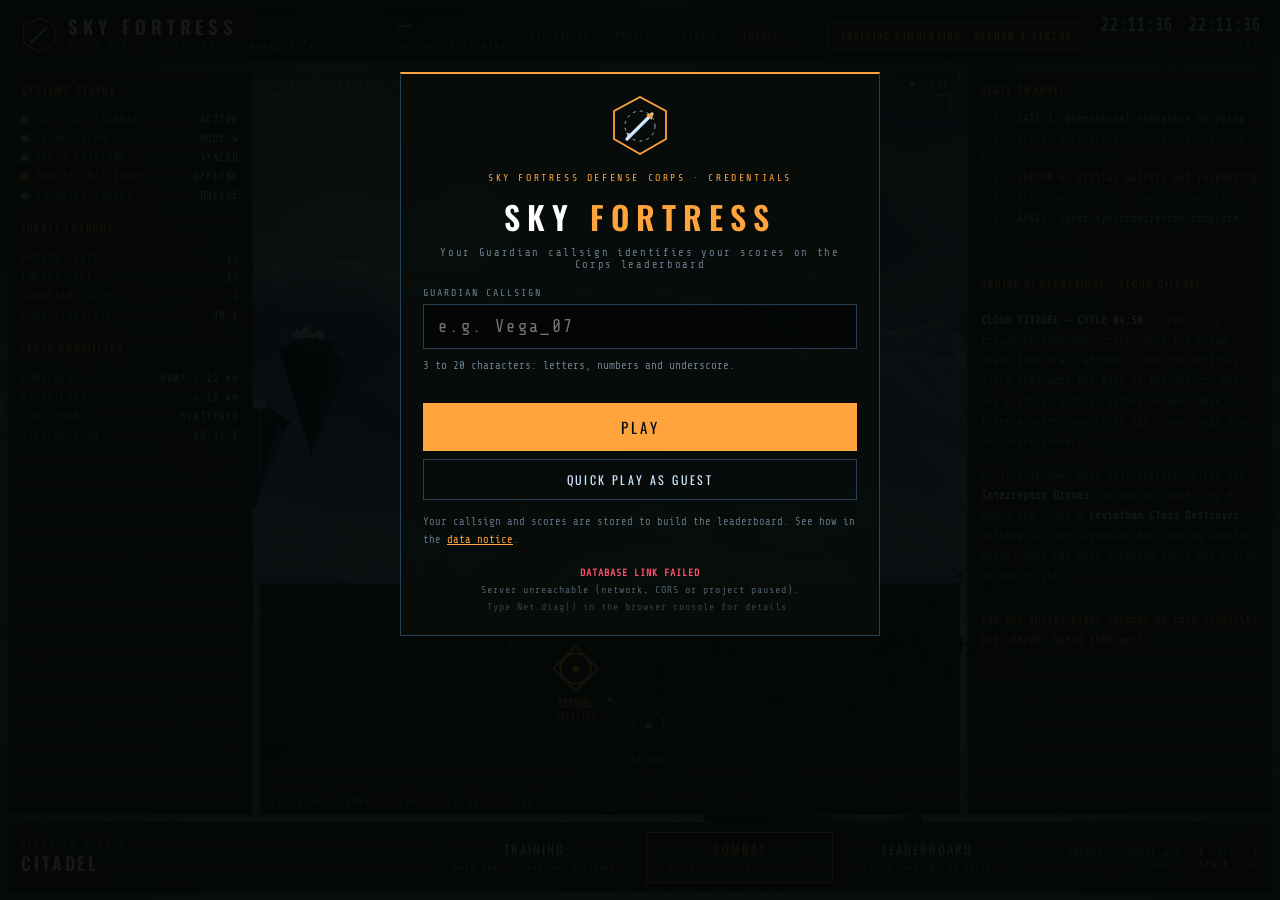
==== commit 9010ffd1: "Add files via upload" ====
--- a/game/index.html
+++ b/game/index.html
@@ -814,15 +814,6 @@
     <div id="nameMsg">3 to 20 characters: letters, numbers and underscore.</div>
     <button class="go" id="nameGo">PLAY</button>
 
-    <div id="newCode">
-      <b>ACCESS CODE — SAVE IT NOW</b>
-      <div class="code" id="codeText">---------</div>
-      <p>This is the only time it is shown. You need it to sign in to
-         <em id="codeWho"></em> from another device. Without it the account
-         stays on this browser.</p>
-      <button id="codeCopy">COPY CODE</button>
-      <button id="codeGo" class="prim">I SAVED IT — CONTINUE</button>
-    </div>
     <button class="go alt" id="nameGuest">QUICK PLAY AS GUEST</button>
     <p class="consent">Your callsign and scores are stored to build the leaderboard.
        See how in the <a href="#" id="privLink">data notice</a>.</p>
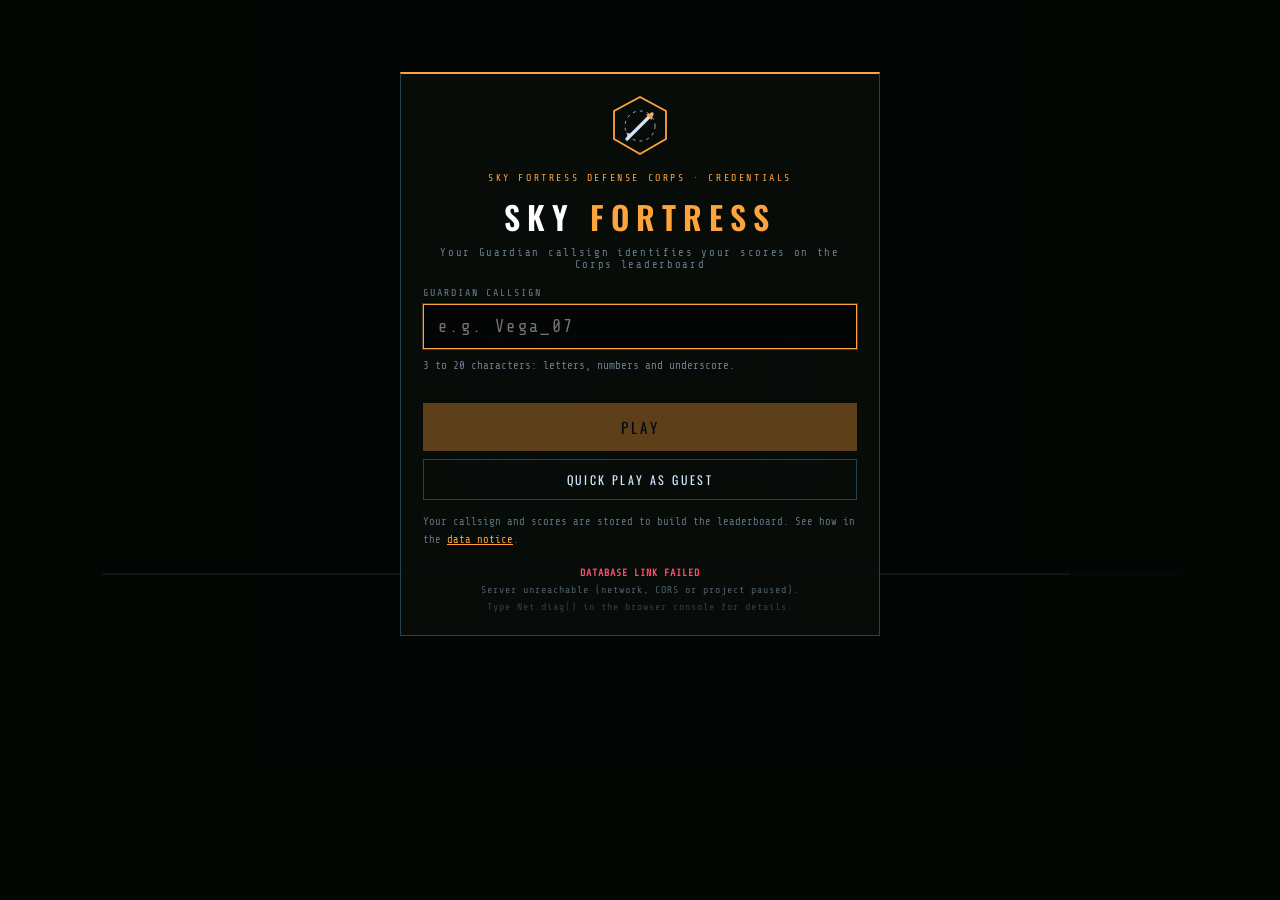
==== commit d8516a68: "Add files via upload" ====
--- a/game/index.html
+++ b/game/index.html
@@ -829,7 +829,17 @@
     </div>
     <div class="note" id="netNote"></div>
   </div>
+  
 </div>
+    <div id="newCode">
+      <b>ACCESS CODE — SAVE IT NOW</b>
+      <div class="code" id="codeText">---------</div>
+      <p>This is the only time it is shown. You need it to sign in to
+         <em id="codeWho"></em> from another device. Without it the account
+         stays on this browser.</p>
+      <button id="codeCopy">COPY CODE</button>
+      <button id="codeGo" class="prim">I SAVED IT — CONTINUE</button>
+    </div>
 
 <!-- ══════════════ GLOBAL LEADERBOARD ══════════════ -->
 <div class="ovl" id="board">
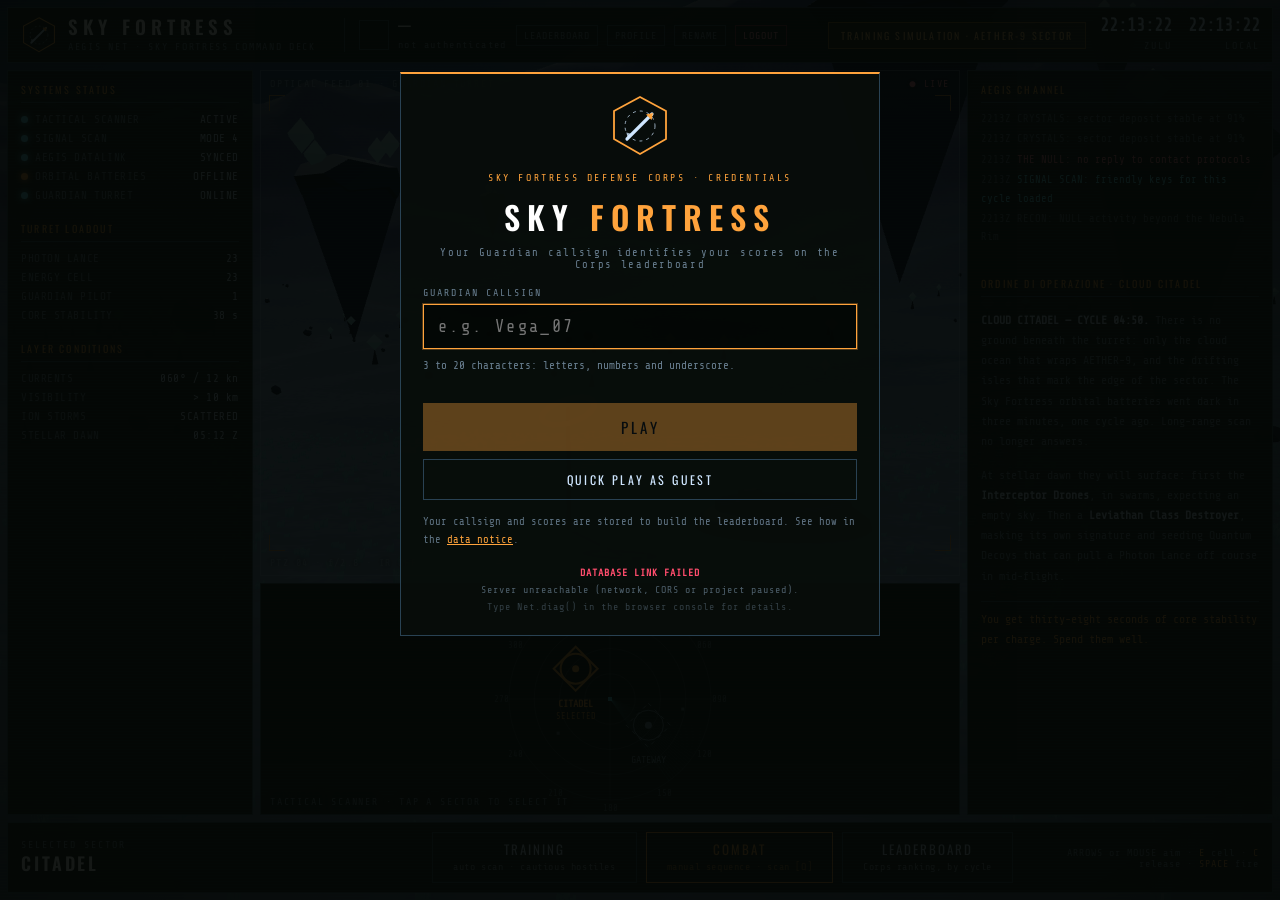
==== commit bb9a951b: "Add files via upload" ====
--- a/game/index.html
+++ b/game/index.html
@@ -829,7 +829,7 @@
     </div>
     <div class="note" id="netNote"></div>
   </div>
-  
+
 </div>
     <div id="newCode">
       <b>ACCESS CODE — SAVE IT NOW</b>
@@ -2604,7 +2604,7 @@
       const r = await this.login(v, code);
       if(r && r.ok){
         this.applyLogin(r);
-        this.refreshMe();
+        this.showCode(code);
         this.toast('Welcome back, <b>' + this.name + '</b>','good');
         if(typeof AU !== 'undefined'){ AU.init(); AU.beep(900,.09,.05); }
       } else {
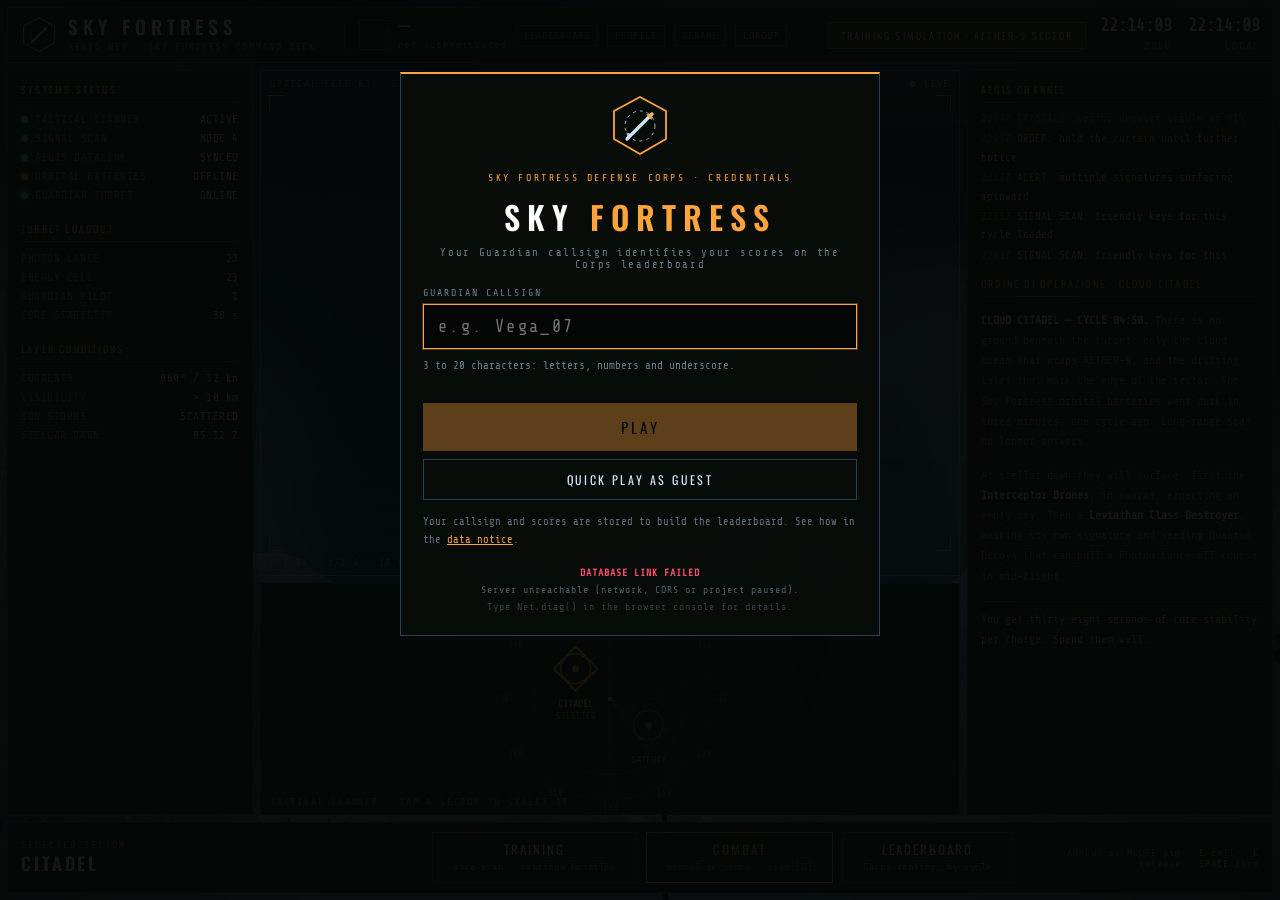
==== commit 89712e15: "Add files via upload" ====
--- a/game/index.html
+++ b/game/index.html
@@ -411,8 +411,24 @@
 #codeInput{width:100%;background:rgba(0,0,0,.5);border:1px solid var(--amber);
   color:#fff;font-family:'Share Tech Mono',monospace;font-size:19px;letter-spacing:.35em;
   padding:12px 14px;outline:none;text-align:center;text-transform:uppercase}
-#newCode{display:none;text-align:left;border:1px solid var(--amber);
-  background:rgba(255,163,60,.07);padding:14px;margin-top:12px}
+#newCode{
+  display:none;
+  position:fixed;
+  top:50%;
+  left:50%;
+  transform:translate(-50%,-50%);
+  width:min(420px, calc(100vw - 32px));
+  box-sizing:border-box;
+  z-index:99999;
+
+  text-align:left;
+  border:1px solid var(--amber);
+  background:rgba(6,11,24,.97);
+  padding:14px;
+  margin:0;
+
+  box-shadow:0 20px 60px rgba(0,0,0,.55);
+}
 #newCode.on{display:block}
 #newCode b{display:block;color:var(--amber);letter-spacing:.2em;font-size:10px;margin-bottom:8px}
 #newCode .code{font-family:'Share Tech Mono',monospace;font-size:26px;letter-spacing:.3em;
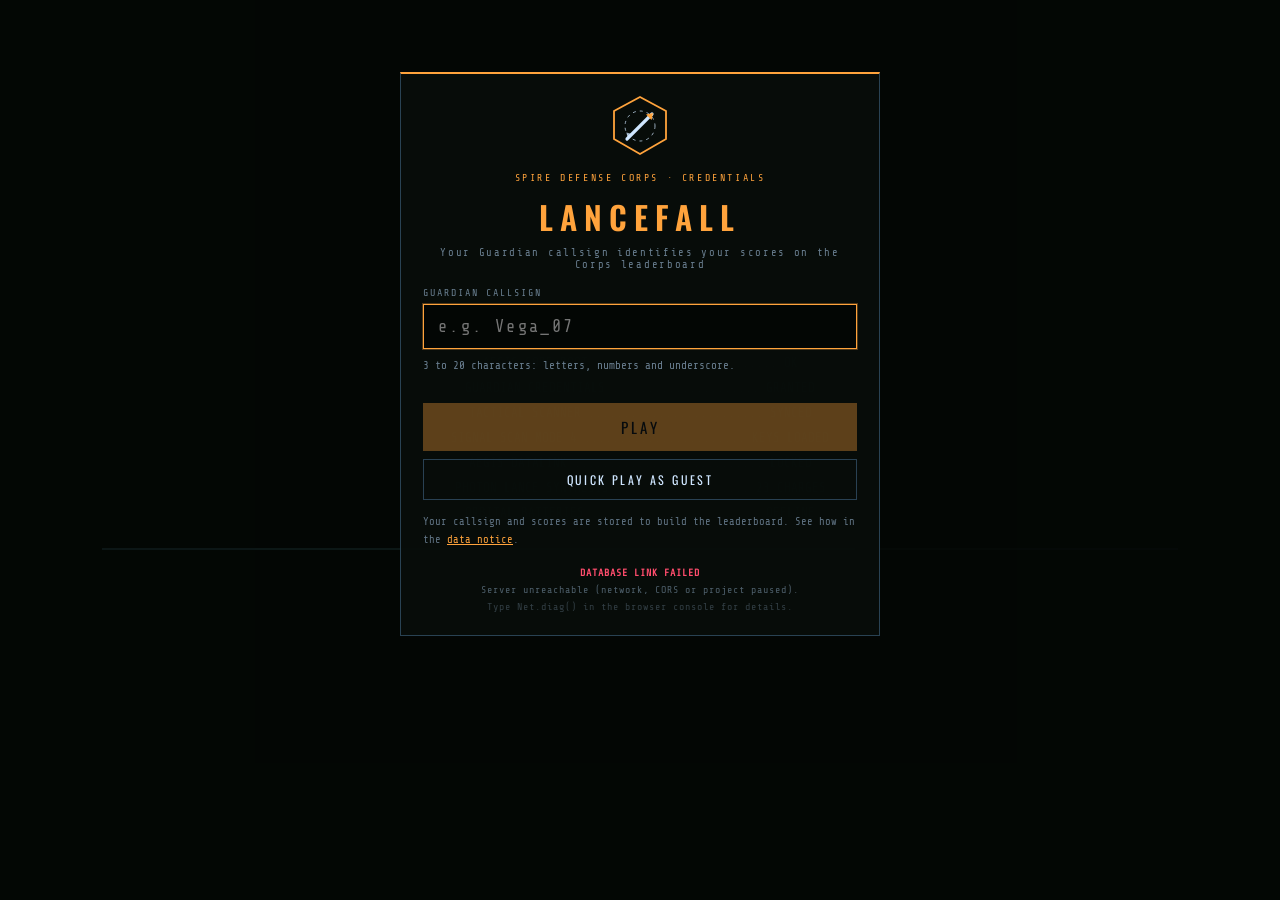
==== commit e547e053: "Add files via upload" ====
--- a/game/index.html
+++ b/game/index.html
@@ -2,10 +2,10 @@
 <html lang="en">
 <head>
 <meta charset="UTF-8">
-<meta name="description" content="Sky Fortress — hold the cloud ocean of AETHER-9 against THE NULL. Seat the cell, lock the signature, lead the vector, fire.">
+<meta name="description" content="Lancefall — hold the cloud ocean of AETHER-9 against THE NULL. Seat the cell, lock the signature, lead the vector, fire.">
 <meta name="theme-color" content="#060b18">
 <meta name="viewport" content="width=device-width, initial-scale=1.0, maximum-scale=1.0, user-scalable=no, viewport-fit=cover">
-<title>Sky Fortress — Guardian Turret Defense</title>
+<title>Lancefall — Guardian Turret Defense</title>
 <link rel="icon" href="data:image/svg+xml,%3Csvg xmlns='http://www.w3.org/2000/svg' viewBox='0 0 64 64'%3E%3Crect width='64' height='64' fill='%23060b18'/%3E%3Cpolygon points='32,5 56,18 56,44 32,57 8,44 8,18' fill='none' stroke='%23ffa33c' stroke-width='3'/%3E%3Cpath d='M19 45 L44 20' stroke='%23cfe6ff' stroke-width='5' stroke-linecap='round'/%3E%3C/svg%3E">
 <style>
 /* Caratteri incorporati: nessuna richiesta di rete verso terzi */
@@ -692,8 +692,8 @@
           <path d="M24 40 l-5.6 -1.4 1.4 5.6z" fill="#cfe6ff" opacity=".75"/>
         </svg>
         <div class="hName">
-          <b>SKY FORTRESS</b>
-          <span>AEGIS NET · SKY FORTRESS COMMAND DECK</span>
+          <b>LANCEFALL</b>
+          <span>AEGIS NET · LANCEFALL COMMAND DECK</span>
         </div>
       </div>
       <div id="opBadge">
@@ -814,8 +814,8 @@
       <path d="M45 19 l-7 1.4 5.6 5.6z" fill="#ffa33c"/>
       <path d="M24 40 l-5.6 -1.4 1.4 5.6z" fill="#cfe6ff" opacity=".75"/>
     </svg>
-    <div class="kicker">SKY FORTRESS DEFENSE CORPS · CREDENTIALS</div>
-    <div class="title">SKY <em>FORTRESS</em></div>
+    <div class="kicker">SPIRE DEFENSE CORPS · CREDENTIALS</div>
+    <div class="title"><em>LANCEFALL</em></div>
     <div class="sub" style="margin-top:14px">Your Guardian callsign identifies your scores on the Corps leaderboard</div>
     <label for="nameInput">GUARDIAN CALLSIGN</label>
     <input id="nameInput" type="text" maxlength="20" autocomplete="off" autocapitalize="off"
@@ -911,9 +911,9 @@
 </script>
 <script>
 /* =========================================================================
-   SKY FORTRESS — difesa della città volante nel sistema AETHER-9
-   Guardian Pilot armato di AETHER LANCE MK-IV contro le squadre di THE NULL.
-   Motore: three.js r128 — tutto in un unico file.
+   LANCEFALL — defence of the flying city of the Spire, in the AETHER-9 system.
+   A Guardian Pilot with an AETHER LANCE MK-IV against the squadrons of THE NULL.
+   Engine: three.js r128 — everything in a single file.
    ========================================================================= */
 
 const V3 = THREE.Vector3;
@@ -1086,7 +1086,7 @@
    MODELLI 3D
    ========================================================================= */
 const MAT = {
-  /* Scafi: bianco perla e grafite, tipici della Sky Fortress */
+  /* Scafi: bianco perla e grafite, tipici della Spire */
   hull      : new THREE.MeshStandardMaterial({color:0xdfe7f2, roughness:.32, metalness:.65}),
   hullDark  : new THREE.MeshStandardMaterial({color:0x2b3446, roughness:.42, metalness:.8}),
   steel     : new THREE.MeshStandardMaterial({color:0xaeb9cc, roughness:.3,  metalness:.9}),
@@ -2220,6 +2220,7 @@
     if(S){ S.running = false; goHome(); }
     document.getElementById('nameInput').value = '';
     document.getElementById('codeRow').classList.remove('on');
+    document.getElementById('newCode').classList.remove('on');
     document.getElementById('codeInput').value = '';
     this.pendingName = null;
     this.askName();
@@ -2620,7 +2621,7 @@
       const r = await this.login(v, code);
       if(r && r.ok){
         this.applyLogin(r);
-        this.showCode(code);
+        this.refreshMe();          // il codice NON si rimostra: si sta rientrando
         this.toast('Welcome back, <b>' + this.name + '</b>','good');
         if(typeof AU !== 'undefined'){ AU.init(); AU.beep(900,.09,.05); }
       } else {
@@ -2688,10 +2689,12 @@
       if(navigator.clipboard) navigator.clipboard.writeText(code)
         .then(()=>this.toast('Access code copied','good'))
         .catch(()=>this.toast('Copy failed — write it down','bad'));
+      else this.toast('Copy not available — write it down','bad');
     };
     document.getElementById('codeGo').onclick = ()=>{
       box.classList.remove('on');
       document.getElementById('idscreen').classList.remove('on');
+      this.toast('Signed in as <b>' + this.name + '</b>','good');
     };
   },
 
@@ -2894,10 +2897,10 @@
 
   share(){
     const p = this.pending || { score:(S ? S.score : 0), rank:this.me.rank, level:this.me.level };
-    const txt = 'SKY FORTRESS — ' + (this.name || 'guardian') + ': ' +
+    const txt = 'LANCEFALL — ' + (this.name || 'guardian') + ': ' +
       p.score.toLocaleString('en-US') + ' points, wave ' + p.level +
       (p.rank ? ', rank #' + p.rank + ' on the board' : '') + '.';
-    if(navigator.share) navigator.share({ title:'Sky Fortress', text:txt, url:location.href })
+    if(navigator.share) navigator.share({ title:'Lancefall', text:txt, url:location.href })
                                 .catch(()=>{});
     else if(navigator.clipboard) navigator.clipboard.writeText(txt + ' ' + location.href)
       .then(()=>this.toast('Result copied to clipboard','good'))
@@ -2925,7 +2928,7 @@
   ridge:{ code:'CITADEL', name:'CLOUD CITADEL', x:-.34, y:-.30,
     brief:`<p><b>CLOUD CITADEL — CYCLE 04:50.</b> There is no ground beneath the turret:
            only the cloud ocean that wraps AETHER-9, and the drifting isles that mark the
-           edge of the sector. The Sky Fortress orbital batteries went dark in three
+           edge of the sector. The Spire's orbital batteries went dark in three
            minutes, one cycle ago. Long-range scan no longer answers.</p>
            <p>At stellar dawn they will surface: first the <b>Interceptor Drones</b>, in
            swarms, expecting an empty sky. Then a <b>Leviathan Class Destroyer</b>, masking
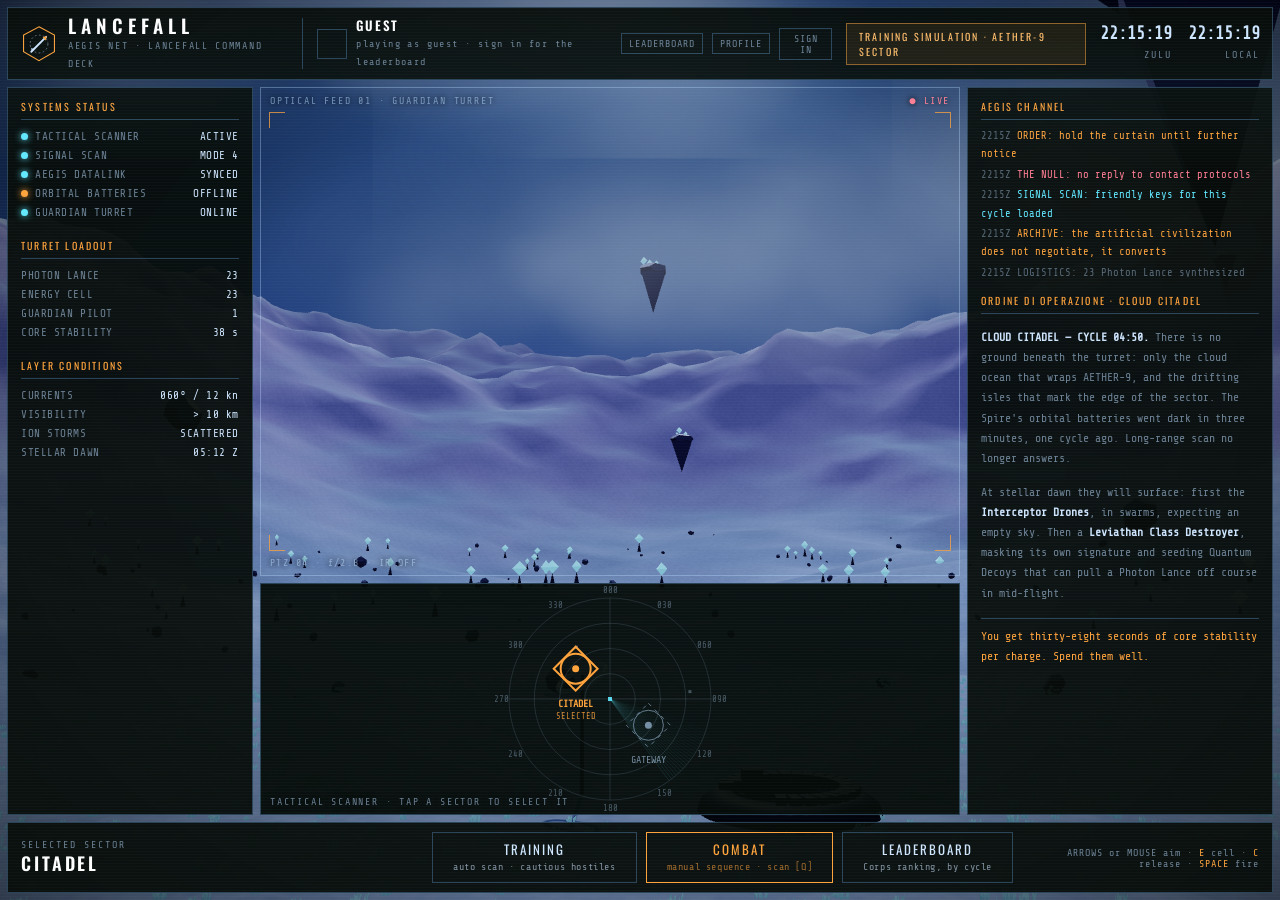
==== commit 7cea2dfa: "Add files via upload" ====
--- a/game/index.html
+++ b/game/index.html
@@ -701,7 +701,8 @@
         <span class="nm"><b id="badgeName">—</b><span id="badgeSub">not authenticated</span></span>
         <button onclick="Net.openBoard()">LEADERBOARD</button>
         <button onclick="Net.openProfile()">PROFILE</button>
-        <button onclick="Net.rename()">RENAME</button>
+        <button onclick="Net.askName()" id="signinBtn">SIGN IN</button>
+        <button onclick="Net.rename()" id="renameBtn">RENAME</button>
         <button onclick="Net.logout()" id="logoutBtn">LOGOUT</button>
       </div>
       <div class="hClass">TRAINING SIMULATION · AETHER-9 SECTOR</div>
@@ -815,7 +816,7 @@
       <path d="M24 40 l-5.6 -1.4 1.4 5.6z" fill="#cfe6ff" opacity=".75"/>
     </svg>
     <div class="kicker">SPIRE DEFENSE CORPS · CREDENTIALS</div>
-    <div class="title"><em>LANCEFALL</em></div>
+    <div class="title">SKY <em>FORTRESS</em></div>
     <div class="sub" style="margin-top:14px">Your Guardian callsign identifies your scores on the Corps leaderboard</div>
     <label for="nameInput">GUARDIAN CALLSIGN</label>
     <input id="nameInput" type="text" maxlength="20" autocomplete="off" autocapitalize="off"
@@ -828,9 +829,10 @@
              inputmode="text" enterkeyhint="go" placeholder="XXXX-XXXX">
     </div>
     <div id="nameMsg">3 to 20 characters: letters, numbers and underscore.</div>
-    <button class="go" id="nameGo">PLAY</button>
-
-    <button class="go alt" id="nameGuest">QUICK PLAY AS GUEST</button>
+    <button class="go" id="nameGo">SIGN IN / CREATE</button>
+
+    <button class="go alt" id="nameGuest">KEEP PLAYING AS GUEST</button>
+    <button class="go alt" id="nameGuestOld" hidden></button>
     <p class="consent">Your callsign and scores are stored to build the leaderboard.
        See how in the <a href="#" id="privLink">data notice</a>.</p>
     <div id="privBox">
@@ -930,30 +932,65 @@
          bcuCool:1.8, coolant:38, leadTol:.055, uncageWin:7, strict:true,  gimbal:0.85, keepRound:false }
 };
 
-/* ---------- ondate: due campagne distinte ---------- */
-const WAVES_RIDGE = [
-  { title:'WAVE 1', sub:'INTERCEPTOR DRONES ON RECON', count:3, speed:150, aggro:.35, boss:false },
-  { title:'WAVE 2', sub:'NEBULA FIGHTERS DIVING',       count:4, speed:172, aggro:.75, boss:false },
-  { title:'WAVE 3', sub:'STORM HUNTERS — SATURATION',count:5, speed:196, aggro:1.0, boss:false },
-  { title:'FINAL WAVE', sub:'LEVIATHAN CLASS DESTROYER',count:0, speed:250, aggro:1.0, boss:true  }
-];
-const WAVES_BASE = [
-  { title:'DEPARTURE 1', sub:'SHUTTLE ARK-1 OUTBOUND',  count:2, speed:165, aggro:.5, dep:1 },
-  { title:'DEPARTURE 2', sub:'SHUTTLE ARK-2 — TWO HOSTILES', count:3, speed:182, aggro:.8, dep:1 },
-  { title:'DEPARTURE 3', sub:'TWO SHUTTLES IN SEQUENCE',     count:4, speed:196, aggro:1.0, dep:2 },
-  { title:'FINAL DEPARTURE', sub:'ESCORT AGAINST THE LEVIATHAN',      count:2, speed:200, aggro:1.0, dep:1, boss:true }
-];
-
-/* Il profilo del terreno è parametrico: la cresta è stretta e montuosa,
-   la base aerea ha mezzo chilometro di piana per la pista.               */
-const SCEN = {
-  ridge:  { label:'CLOUD CITADEL',   waves:WAVES_RIDGE,
-            terr:{ flat:70,  ramp:240, mStart:1250, mRamp:1250, amp:250, mtn:760 } },
-  airbase:{ label:'ORBITAL GATEWAY', waves:WAVES_BASE,
-            terr:{ flat:640, ramp:520, mStart:2200, mRamp:1500, amp:130, mtn:600 } }
+/* ═══════════════ REGISTRO DELLE MISSIONI ═══════════════
+   Tutto ciò che distingue una missione da un'altra vive qui dentro: profilo
+   del terreno, costruzioni, ondate, testi, posizione sul quadro tattico e
+   quali sottosistemi si attivano. Aggiungere una missione significa
+   aggiungere una voce a questo oggetto — non cercare quindici confronti
+   sparsi in sette file, come accadeva prima.
+
+   Gli identificativi 'ridge' e 'airbase' restano quelli storici perché
+   sono già scritti nella colonna scenario dei punteggi salvati: cambiarli
+   spezzerebbe le schede giocatore esistenti.                            */
+const MISSION = {
+
+  ridge: {
+    id:'ridge', code:'CITADEL', name:'CLOUD CITADEL',
+    map:{ x:-.34, y:-.30 },                    // dove appare sullo scanner
+    terrain:{ flat:70, ramp:240, mStart:1250, mRamp:1250, amp:250, mtn:760 },
+    build:null,                                // nessuna costruzione aggiuntiva
+    clearRadius:0,                             // vegetazione ovunque
+    escort:false,                              // nessun alleato da proteggere
+    iff:false,                                 // Signal Scan non necessario
+    hunt:0,                                    // quota di ostili che ignora il giocatore
+    hint:'ARROWS or MOUSE aim · <b>E</b> cell · <b>C</b> release · <b>SPACE</b> fire',
+    win:  'SECTOR CLEARED',
+    lose: 'The turret has been destroyed. Cloud Citadel lies open to the squadrons of THE NULL.',
+    winText:"The Leviathan broke apart beyond the cloud layer. No hostile signature remains in the sector: the turret held.",
+    waves:[
+      { title:'WAVE 1', sub:'INTERCEPTOR DRONES ON RECON',  count:3, speed:150, aggro:.35 },
+      { title:'WAVE 2', sub:'NEBULA FIGHTERS DIVING',       count:4, speed:172, aggro:.75 },
+      { title:'WAVE 3', sub:'STORM HUNTERS — SATURATION',   count:5, speed:196, aggro:1.0 },
+      { title:'FINAL WAVE', sub:'LEVIATHAN CLASS DESTROYER',count:0, speed:250, aggro:1.0, boss:true }
+    ]
+  },
+
+  airbase: {
+    id:'airbase', code:'GATEWAY', name:'ORBITAL GATEWAY',
+    map:{ x:.38, y:.26 },
+    terrain:{ flat:640, ramp:520, mStart:2200, mRamp:1500, amp:130, mtn:600 },
+    build:'buildAirbase',                      // funzione che erige il sedime
+    clearRadius:520,                           // niente cristalli sulle rampe
+    escort:true, iff:true, hunt:.7,
+    hint:'Sector with allied shuttles: <b>Q</b> identifies the signature before you fire',
+    win:  'EVACUATION COMPLETE',
+    lose: 'The turret has been destroyed: the Gateway is left without cover.',
+    winText:null,                              // testo costruito dai contatori
+    waves:[
+      { title:'DEPARTURE 1', sub:'SHUTTLE ARK-1 OUTBOUND',        count:2, speed:165, aggro:.5, dep:1 },
+      { title:'DEPARTURE 2', sub:'SHUTTLE ARK-2 — TWO HOSTILES',  count:3, speed:182, aggro:.8, dep:1 },
+      { title:'DEPARTURE 3', sub:'TWO SHUTTLES IN SEQUENCE',      count:4, speed:196, aggro:1.0, dep:2 },
+      { title:'FINAL DEPARTURE', sub:'ESCORT AGAINST THE LEVIATHAN', count:2, speed:200, aggro:1.0, dep:1, boss:true }
+    ]
+  }
+
 };
+
 let SCN = 'ridge';
-let WAVES = WAVES_RIDGE;
+/* Missione corrente. Da usare ovunque al posto dei confronti con la stringa
+   dello scenario: MIS().escort invece di SCN === 'airbase', e così via. */
+function MIS(id){ return MISSION[id || SCN] || MISSION.ridge; }
+let WAVES = MISSION.ridge.waves;
 let worldGroup = null;
 const RW_Z = -170, RW_LEN = 2400, RW_W = 60;      // geometria della pista
 const CALLSIGN = ['ARK-1','ARK-2','ARK-3','ARK-4','ARK-5','ARK-6'];
@@ -1334,7 +1371,7 @@
 
 /* --- quota del terreno in un punto qualsiasi --- */
 function terrainH(x,z){
-  const T = SCEN[SCN].terr, s = .00085;
+  const T = MIS().terrain, s = .00085;
   let h = (fbm(x*s+11.3, z*s+7.1, 5)-.5)*T.amp;        // ondulazione ampia
   h += (fbm(x*s*4.3+3.7, z*s*4.3+9.2, 4)-.5)*36*(T.amp/250);
   const d = Math.hypot(x,z);
@@ -1490,7 +1527,7 @@
     const a = Math.random()*Math.PI*2, r = 25 + Math.pow(Math.random(),.6)*900;
     const x = Math.cos(a)*r, z = Math.sin(a)*r;
     const s = .5 + Math.random()*2.2;
-    if(SCN === 'airbase' && Math.hypot(x,z) < 480){ continue; }
+    if(MIS().clearRadius && Math.hypot(x,z) < MIS().clearRadius - 40){ continue; }
     // una parte dei frammenti resta sospesa sopra il banco
     const lift = Math.random() < .45 ? 6 + Math.random()*26 : s*.35;
     dummy.position.set(x, terrainH(x,z) + lift, z);
@@ -1517,7 +1554,7 @@
     const x = Math.cos(a)*r, z = Math.sin(a)*r;
     const h = terrainH(x,z);
     if(h > 420 || terrainSlope(x,z) > .62) continue;      // niente alberi su cime e pareti
-    if(SCN === 'airbase' && Math.hypot(x,z) < 520) continue;   // il sedime della base è sgombro
+    if(MIS().clearRadius && Math.hypot(x,z) < MIS().clearRadius) continue;   // area costruita sgombra
     const s = .8 + Math.random()*.9;
     dummy.rotation.set(0, Math.random()*3, 0);
     dummy.scale.set(s,s,s);
@@ -1650,7 +1687,7 @@
   dish.position.set(-9.5,6.6,7.4); dish.rotation.x = -1.1; dish.castShadow = true; G.add(dish);
   G.userData.dish = dish;
 
-  if(SCN === "airbase") buildAirbase(G);
+  if(MIS().build && typeof window[MIS().build] === 'function') window[MIS().build](G);
   return G;
 }
 
@@ -2087,7 +2124,7 @@
 function loadScenario(name){
   if(worldGroup){ scene.remove(worldGroup); disposeTree(worldGroup); }
   SCN = name;
-  WAVES = SCEN[name].waves;
+  WAVES = MIS(name).waves;
   worldGroup = buildWorld();
   scene.add(worldGroup);
 }
@@ -2172,7 +2209,7 @@
      toccare nulla dell'account. */
   async resume(){
     const ses = this.session();
-    if(!ses){ this.askName(); return; }
+    if(!ses){ this.guestMode(); return; }   // ospite: si entra subito in gioco
     this.name = ses.name; this.account = ses.account; this.token = ses.token;
 
     if(this.configured() && ses.token){
@@ -2182,11 +2219,11 @@
         // collegamento caduto: la sessione NON va cancellata, potrebbe essere
         // ancora valida. Si avvisa e si lascia intatto tutto.
         this.toast('Database unreachable — your session is kept','bad');
-        this.paintBadge(); this.askName(); return;
+        this.paintBadge(); return;
       }
       this.clearSession(); this.name = this.token = this.account = null;
-      this.toast('Session expired — sign in again','bad');
-      this.askName(); return;
+      this.toast('Session expired — sign in again to keep scoring','bad');
+      this.guestMode(); return;
     }
     // modalità locale
     this.paintBadge(); this.refreshMe();
@@ -2200,6 +2237,14 @@
     this.saveSession({ account:this.account, name:this.name, token:this.token, local:!this.online });
     document.getElementById('idscreen').classList.remove('on');
     this.paintBadge();
+    // il punteggio ottenuto da ospite non va perso: si invia ora
+    if(this.pendingScore){
+      const p = this.pendingScore; this.pendingScore = null;
+      this.submit(p).then(r=>{
+        if(r && r.ok) this.toast('Your last run was added to the leaderboard: <b>#'
+          + r.rank + '</b>','good');
+      });
+    }
   },
 
   /* ───────────────── uscita ─────────────────
@@ -2223,8 +2268,8 @@
     document.getElementById('newCode').classList.remove('on');
     document.getElementById('codeInput').value = '';
     this.pendingName = null;
-    this.askName();
-    this.toast('Session closed on this device','good');
+    this.guestMode();
+    this.toast('Session closed — you can keep playing as a guest','good');
   },
 
   /* ───────────────── trasporto ───────────────── */
@@ -2501,6 +2546,23 @@
   },
 
   /* ───────────────── accreditamento ───────────────── */
+  /* CrazyGames pretende che si entri in gioco senza flussi di accesso e che
+     gli ospiti possano giocare. Quindi: nessun account viene creato per un
+     ospite, i punteggi semplicemente non vengono registrati finché non ci si
+     accredita — e chi lo fa vede il punteggio appena ottenuto salire in
+     classifica, invece di perderlo. */
+  guestMode(){
+    this.name = this.token = this.account = null;
+    this.me = { best:0, games:0, rank:null, average:0, level:0 };
+    document.getElementById('idscreen').classList.remove('on');
+    this.paintBadge();
+  },
+  isGuest(){ return !this.name; },
+  closeName(){
+    document.getElementById('idscreen').classList.remove('on');
+    document.getElementById('newCode').classList.remove('on');
+  },
+
   askName(){
     const box = document.getElementById('idscreen');
     box.classList.add('on');
@@ -2554,7 +2616,11 @@
     });
     go.addEventListener('click', ()=>this.confirmName());
     // Accesso rapido: un nominativo di riserva e via, senza digitare nulla.
-    document.getElementById('nameGuest').addEventListener('click', async ()=>{
+    document.getElementById('nameGuest').addEventListener('click', ()=>{
+      this.closeName();
+      this.toast('Playing as a guest — scores are not recorded','bad');
+    });
+    document.getElementById('nameGuestOld').addEventListener('click', async ()=>{
       const g = 'Guardian_' + Math.floor(100000 + Math.random()*899999);
       const code = this.makeCode();
       const r = await this.register(g, code);
@@ -2725,12 +2791,15 @@
   paintBadge(){
     const av = document.getElementById('badgeAv');
     if(!av) return;
+    const guest = this.isGuest();
+    const show = (id,v)=>{ const e=document.getElementById(id); if(e) e.style.display = v?'':'none'; };
+    show('signinBtn', guest); show('renameBtn', !guest); show('logoutBtn', !guest);
     av.innerHTML = this.name ? this.avatar(this.name, 30) : '';
-    document.getElementById('badgeName').textContent = this.name || '—';
+    document.getElementById('badgeName').textContent = this.name || 'GUEST';
     document.getElementById('badgeSub').textContent = this.name
-      ? ('record ' + this.me.best + (this.me.rank ? ' · #' + this.me.rank : '') +
-         ' · ' + this.me.games + ' operazioni')
-      : 'not authenticated';
+      ? ('best ' + this.me.best + (this.me.rank ? ' · #' + this.me.rank : '') +
+         ' · ' + this.me.games + ' runs')
+      : 'playing as guest · sign in for the leaderboard';
   },
 
   /* ───────────────── classifica ───────────────── */
@@ -2819,7 +2888,7 @@
       (p.last_game ? '<div style="margin-top:12px;font-size:11px;color:var(--dim);letter-spacing:.1em">' +
         'LAST RESULT: ' + p.last_game.score.toLocaleString('en-US') + ' points · wave ' +
         p.last_game.level + ' · ' + fmtT(p.last_game.duration_s) + ' · ' +
-        (p.last_game.scenario === 'airbase' ? 'ORBITAL GATEWAY' : 'CLOUD CITADEL') +
+        (MIS(p.last_game.scenario).name) +
         ' · ' + (p.last_game.difficulty === 'hard' ? 'COMBAT' : 'TRAINING') + '</div>' : '') +
       (p.username.toLowerCase() === (this.name||'').toLowerCase()
         ? '<div style="margin-top:14px;display:flex;gap:8px;flex-wrap:wrap">'
@@ -2859,6 +2928,14 @@
     const payload = { score:S.score, level:Math.max(1, Math.min(4, S.wave + 1)),
                       duration:dur, scenario:S.scen, difficulty:S.level, version:GAME_VER };
     const box = document.getElementById('overNet');
+    if(this.isGuest()){
+      this.pendingScore = payload;          // si registra al primo accesso
+      box.innerHTML = '<span class="big">' + S.score.toLocaleString('en-US') + '</span>' +
+        '<span class="k">Playing as a guest — this run is not on the leaderboard.</span><br>' +
+        '<button class="btn" style="margin-top:10px" onclick="Net.askName()">' +
+        'CLAIM A CALLSIGN AND SAVE THIS SCORE</button>';
+      return;
+    }
     box.innerHTML = '<span class="k">Submitting score…</span>';
 
     if(dur < 25){
@@ -2924,27 +3001,31 @@
    CONSOLE C4ISR — la schermata d'ingresso è un posto di comando: orologio
    zulu, quadro tattico interattivo, traffico messaggi e avvio del sistema.
    ========================================================================= */
-const AO = {
-  ridge:{ code:'CITADEL', name:'CLOUD CITADEL', x:-.34, y:-.30,
-    brief:`<p><b>CLOUD CITADEL — CYCLE 04:50.</b> There is no ground beneath the turret:
-           only the cloud ocean that wraps AETHER-9, and the drifting isles that mark the
-           edge of the sector. The Spire's orbital batteries went dark in three
-           minutes, one cycle ago. Long-range scan no longer answers.</p>
-           <p>At stellar dawn they will surface: first the <b>Interceptor Drones</b>, in
-           swarms, expecting an empty sky. Then a <b>Leviathan Class Destroyer</b>, masking
-           its own signature and seeding Quantum Decoys that can pull a Photon Lance off
-           course in mid-flight.</p>
-           <p class="pull">You get thirty-eight seconds of core stability per charge.
-           Spend them well.</p>` },
-  airbase:{ code:'GATEWAY', name:'ORBITAL GATEWAY', x:.38, y:.26,
-    brief:`<p><b>ORBITAL GATEWAY — CYCLE 05:40.</b> The cradles are loaded: five Ark-class
-           shuttles must carry out the civilians and the last squad left on the sector rim.</p>
-           <p>A shuttle on departure is the easiest prey in known space: clamped to the rail,
-           slow, shields down. Twenty-nine seconds in which it can do nothing to defend
-           itself. THE NULL knows this, and <b>it is not coming for you</b>.</p>
-           <p class="pull">Your lance reads energy signatures, not markings: only the Signal
-           Scan tells an ally from a hostile.</p>` }
+/* Le aree operative non sono più una seconda lista: derivano dal registro
+   delle missioni. Qui restano solo i testi del briefing, che sono materiale
+   redazionale e non di gioco. */
+const BRIEF = {
+  ridge:`<p><b>CLOUD CITADEL — CYCLE 04:50.</b> There is no ground beneath the turret:
+         only the cloud ocean that wraps AETHER-9, and the drifting isles that mark the
+         edge of the sector. The Spire's orbital batteries went dark in three
+         minutes, one cycle ago. Long-range scan no longer answers.</p>
+         <p>At stellar dawn they will surface: first the <b>Interceptor Drones</b>, in
+         swarms, expecting an empty sky. Then a <b>Leviathan Class Destroyer</b>, masking
+         its own signature and seeding Quantum Decoys that can pull a Photon Lance off
+         course in mid-flight.</p>
+         <p class="pull">You get thirty-eight seconds of core stability per charge.
+         Spend them well.</p>`,
+  airbase:`<p><b>ORBITAL GATEWAY — CYCLE 05:40.</b> The cradles are loaded: five Ark-class
+         shuttles must carry out the civilians and the last squad left on the sector rim.</p>
+         <p>A shuttle on departure is the easiest prey in known space: clamped to the rail,
+         slow, shields down. Twenty-nine seconds in which it can do nothing to defend
+         itself. THE NULL knows this, and <b>it is not coming for you</b>.</p>
+         <p class="pull">Your lance reads energy signatures, not markings: only the Signal
+         Scan tells an ally from a hostile.</p>`
 };
+const AO = Object.fromEntries(Object.values(MISSION).map(m => [m.id, {
+  code:m.code, name:m.name, x:m.map.x, y:m.map.y, brief:BRIEF[m.id] || ''
+}]));
 let selAO = 'ridge';
 let tacCv, tacX, tacHit = [], tacT = 0, conT = 0, msgT = 3, booted = false, tacSkip = 0;
 
@@ -2994,9 +3075,7 @@
   document.getElementById('aoTitle').textContent = 'ORDINE DI OPERAZIONE · ' + AO[key].name;
   document.getElementById('brief').innerHTML = AO[key].brief;
   const h = document.getElementById('fHint');
-  if(h) h.innerHTML = key === 'airbase'
-    ? 'Sector with allied shuttles: <b>Q</b> identifies the signature before you fire'
-    : 'ARROWS or MOUSE aim · <b>E</b> cell · <b>C</b> release · <b>SPACE</b> fire';
+  if(h) h.innerHTML = MIS(key).hint;
 }
 function launchMission(level){ startGame(level, selAO); }
 
@@ -3196,7 +3275,8 @@
    ========================================================================= */
 function startGame(level, scen){
   AU.init();
-  if(!Net.name){ Net.askName(); return; }     // serve una sessione attiva
+  // nessun requisito di accesso: gli ospiti giocano, i punteggi si registrano
+  // soltanto per chi si è accreditato
   stopAttract();
   if(scen && scen !== SCN) loadScenario(scen);
   cfg = DIFF[level];
@@ -3212,9 +3292,9 @@
     iff:'', iffKnown:false
   };
   Net.gameStart();
-  document.getElementById('depline').style.display = SCN === 'airbase' ? 'block' : 'none';
-  document.getElementById('iffline').style.display = SCN === 'airbase' ? 'block' : 'none';
-  document.body.classList.toggle('base', SCN === 'airbase');
+  document.getElementById('depline').style.display = MIS().escort ? 'block' : 'none';
+  document.getElementById('iffline').style.display = MIS().iff ? 'block' : 'none';
+  document.body.classList.toggle('base', !!MIS().iff);
   boss = null;
   document.getElementById('bossbar').style.display = 'none';
   banner('GUARDIAN ON STATION','CLOUD CITADEL — CLEARED TO FIRE');
@@ -3279,7 +3359,7 @@
   if(!S || !S.running) return;
   S.running = false; AU.lock(false); AU.jets(0);
   if(document.pointerLockElement) document.exitPointerLock();
-  const base = S.scen === 'airbase';
+  const base = !!MIS(S.scen).escort;
   let title, desc;
   if(win){
     title = base ? 'EVACUAZIONE COMPLETATA' : 'SECTOR CLEARED';
@@ -3355,7 +3435,7 @@
     hp:1, speed:w.speed*cfg.jetSpeed, vel:dir.multiplyScalar(w.speed*cfg.jetSpeed),
     mode:'ingress', timer:0, cool:1+Math.random()*2, bombLoad:1, roll:0,
     aggro:w.aggro*cfg.aggro, boss:false,
-    hunt:(SCN === 'airbase' && Math.random() < .7)   // sette su dieci puntano il trasporto
+    hunt:(Math.random() < MIS().hunt)   // quota dichiarata dalla missione
   };
   scene.add(j); jets.push(j);
 }
@@ -3366,7 +3446,7 @@
   boss.userData = {
     hp:cfg.bossHP, maxHp:cfg.bossHP, speed:WAVES[S.wave].speed, vel:new V3(-1,0,.4).normalize().multiplyScalar(250),
     mode:'ingress', timer:0, cool:3, aamCool:8, flareCool:6, flaring:0, roll:0, boss:true, dying:0,
-    hunt:(SCN === 'airbase')
+    hunt:(MIS().hunt > 0)
   };
   scene.add(boss); jets.push(boss);
   document.getElementById('bossbar').style.display = 'block';
@@ -3957,8 +4037,8 @@
   document.getElementById('waveval').textContent  = Math.max(1,S.wave+1)+' / '+WAVES.length;
   document.getElementById('airval').textContent   = jets.length;
   document.getElementById('ammoval').textContent  = S.ammo;
-  document.getElementById('sectorval').textContent = S.scen === 'airbase' ? 'GATEWAY' : 'CITADEL';
-  if(S.scen === 'airbase'){
+  document.getElementById('sectorval').textContent = MIS(S.scen).code;
+  if(MIS(S.scen).escort){
     const tot = WAVES.reduce((n,w)=>n + (w.dep||0), 0);
     document.getElementById('depval').textContent  = S.depSafe + ' / ' + tot;
     const lv = document.getElementById('lostval');
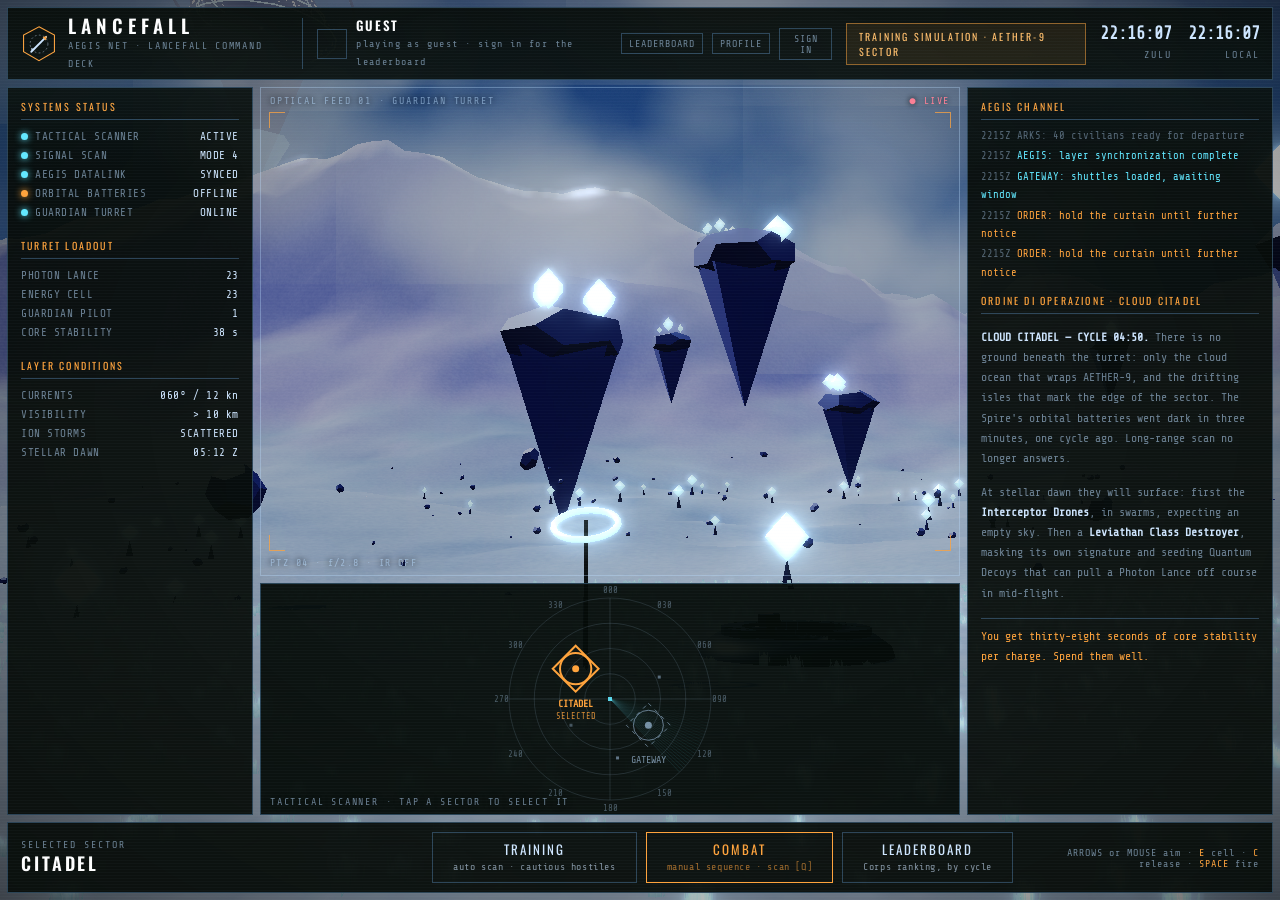
==== commit 0e8106cf: "Add files via upload" ====
--- a/game/index.html
+++ b/game/index.html
@@ -782,7 +782,8 @@
   <div style="margin-top:22px">
     <button class="btn primary" onclick="togglePause()">RESUME</button><br>
     <button class="btn" onclick="resetGame()">RESTART OPERATION</button><br>
-    <button class="btn" onclick="goHome()">MAIN MENU</button>
+    <button class="btn" onclick="goHome()">MAIN MENU</button><br>
+    <button class="btn" id="bloomBtn" onclick="toggleBloom()">GLOW: ON</button>
   </div>
 </div>
 
@@ -909,6 +910,1007 @@
  * SPDX-License-Identifier: MIT
  */
 !function(t,e){"object"==typeof exports&&"undefined"!=typeof module?e(exports):"function"==typeof define&&define.amd?define(["exports"],e):e((t="undefined"!=typeof globalThis?globalThis:t||self).THREE={})}(this,(function(t){"use strict";const e="128",n=100,i=300,r=301,s=302,a=303,o=304,l=306,c=307,h=1e3,u=1001,d=1002,p=1003,m=1004,f=1005,g=1006,v=1007,y=1008,x=1009,_=1012,w=1014,b=1015,M=1016,S=1020,T=1022,E=1023,A=1026,L=1027,R=33776,C=33777,P=33778,D=33779,I=35840,N=35841,B=35842,z=35843,F=37492,O=37496,H=2300,G=2301,U=2302,k=2400,V=2401,W=2402,j=2500,q=2501,X=3e3,Y=3001,Z=3007,J=3002,Q=3004,K=3005,$=3006,tt=7680,et=35044,nt=35048,it="300 es";class rt{addEventListener(t,e){void 0===this._listeners&&(this._listeners={});const n=this._listeners;void 0===n[t]&&(n[t]=[]),-1===n[t].indexOf(e)&&n[t].push(e)}hasEventListener(t,e){if(void 0===this._listeners)return!1;const n=this._listeners;return void 0!==n[t]&&-1!==n[t].indexOf(e)}removeEventListener(t,e){if(void 0===this._listeners)return;const n=this._listeners[t];if(void 0!==n){const t=n.indexOf(e);-1!==t&&n.splice(t,1)}}dispatchEvent(t){if(void 0===this._listeners)return;const e=this._listeners[t.type];if(void 0!==e){t.target=this;const n=e.slice(0);for(let e=0,i=n.length;e<i;e++)n[e].call(this,t);t.target=null}}}const st=[];for(let t=0;t<256;t++)st[t]=(t<16?"0":"")+t.toString(16);let at=1234567;const ot=Math.PI/180,lt=180/Math.PI;function ct(){const t=4294967295*Math.random()|0,e=4294967295*Math.random()|0,n=4294967295*Math.random()|0,i=4294967295*Math.random()|0;return(st[255&t]+st[t>>8&255]+st[t>>16&255]+st[t>>24&255]+"-"+st[255&e]+st[e>>8&255]+"-"+st[e>>16&15|64]+st[e>>24&255]+"-"+st[63&n|128]+st[n>>8&255]+"-"+st[n>>16&255]+st[n>>24&255]+st[255&i]+st[i>>8&255]+st[i>>16&255]+st[i>>24&255]).toUpperCase()}function ht(t,e,n){return Math.max(e,Math.min(n,t))}function ut(t,e){return(t%e+e)%e}function dt(t,e,n){return(1-n)*t+n*e}function pt(t){return 0==(t&t-1)&&0!==t}function mt(t){return Math.pow(2,Math.ceil(Math.log(t)/Math.LN2))}function ft(t){return Math.pow(2,Math.floor(Math.log(t)/Math.LN2))}var gt=Object.freeze({__proto__:null,DEG2RAD:ot,RAD2DEG:lt,generateUUID:ct,clamp:ht,euclideanModulo:ut,mapLinear:function(t,e,n,i,r){return i+(t-e)*(r-i)/(n-e)},inverseLerp:function(t,e,n){return t!==e?(n-t)/(e-t):0},lerp:dt,damp:function(t,e,n,i){return dt(t,e,1-Math.exp(-n*i))},pingpong:function(t,e=1){return e-Math.abs(ut(t,2*e)-e)},smoothstep:function(t,e,n){return t<=e?0:t>=n?1:(t=(t-e)/(n-e))*t*(3-2*t)},smootherstep:function(t,e,n){return t<=e?0:t>=n?1:(t=(t-e)/(n-e))*t*t*(t*(6*t-15)+10)},randInt:function(t,e){return t+Math.floor(Math.random()*(e-t+1))},randFloat:function(t,e){return t+Math.random()*(e-t)},randFloatSpread:function(t){return t*(.5-Math.random())},seededRandom:function(t){return void 0!==t&&(at=t%2147483647),at=16807*at%2147483647,(at-1)/2147483646},degToRad:function(t){return t*ot},radToDeg:function(t){return t*lt},isPowerOfTwo:pt,ceilPowerOfTwo:mt,floorPowerOfTwo:ft,setQuaternionFromProperEuler:function(t,e,n,i,r){const s=Math.cos,a=Math.sin,o=s(n/2),l=a(n/2),c=s((e+i)/2),h=a((e+i)/2),u=s((e-i)/2),d=a((e-i)/2),p=s((i-e)/2),m=a((i-e)/2);switch(r){case"XYX":t.set(o*h,l*u,l*d,o*c);break;case"YZY":t.set(l*d,o*h,l*u,o*c);break;case"ZXZ":t.set(l*u,l*d,o*h,o*c);break;case"XZX":t.set(o*h,l*m,l*p,o*c);break;case"YXY":t.set(l*p,o*h,l*m,o*c);break;case"ZYZ":t.set(l*m,l*p,o*h,o*c);break;default:console.warn("THREE.MathUtils: .setQuaternionFromProperEuler() encountered an unknown order: "+r)}}});class vt{constructor(t=0,e=0){this.x=t,this.y=e}get width(){return this.x}set width(t){this.x=t}get height(){return this.y}set height(t){this.y=t}set(t,e){return this.x=t,this.y=e,this}setScalar(t){return this.x=t,this.y=t,this}setX(t){return this.x=t,this}setY(t){return this.y=t,this}setComponent(t,e){switch(t){case 0:this.x=e;break;case 1:this.y=e;break;default:throw new Error("index is out of range: "+t)}return this}getComponent(t){switch(t){case 0:return this.x;case 1:return this.y;default:throw new Error("index is out of range: "+t)}}clone(){return new this.constructor(this.x,this.y)}copy(t){return this.x=t.x,this.y=t.y,this}add(t,e){return void 0!==e?(console.warn("THREE.Vector2: .add() now only accepts one argument. Use .addVectors( a, b ) instead."),this.addVectors(t,e)):(this.x+=t.x,this.y+=t.y,this)}addScalar(t){return this.x+=t,this.y+=t,this}addVectors(t,e){return this.x=t.x+e.x,this.y=t.y+e.y,this}addScaledVector(t,e){return this.x+=t.x*e,this.y+=t.y*e,this}sub(t,e){return void 0!==e?(console.warn("THREE.Vector2: .sub() now only accepts one argument. Use .subVectors( a, b ) instead."),this.subVectors(t,e)):(this.x-=t.x,this.y-=t.y,this)}subScalar(t){return this.x-=t,this.y-=t,this}subVectors(t,e){return this.x=t.x-e.x,this.y=t.y-e.y,this}multiply(t){return this.x*=t.x,this.y*=t.y,this}multiplyScalar(t){return this.x*=t,this.y*=t,this}divide(t){return this.x/=t.x,this.y/=t.y,this}divideScalar(t){return this.multiplyScalar(1/t)}applyMatrix3(t){const e=this.x,n=this.y,i=t.elements;return this.x=i[0]*e+i[3]*n+i[6],this.y=i[1]*e+i[4]*n+i[7],this}min(t){return this.x=Math.min(this.x,t.x),this.y=Math.min(this.y,t.y),this}max(t){return this.x=Math.max(this.x,t.x),this.y=Math.max(this.y,t.y),this}clamp(t,e){return this.x=Math.max(t.x,Math.min(e.x,this.x)),this.y=Math.max(t.y,Math.min(e.y,this.y)),this}clampScalar(t,e){return this.x=Math.max(t,Math.min(e,this.x)),this.y=Math.max(t,Math.min(e,this.y)),this}clampLength(t,e){const n=this.length();return this.divideScalar(n||1).multiplyScalar(Math.max(t,Math.min(e,n)))}floor(){return this.x=Math.floor(this.x),this.y=Math.floor(this.y),this}ceil(){return this.x=Math.ceil(this.x),this.y=Math.ceil(this.y),this}round(){return this.x=Math.round(this.x),this.y=Math.round(this.y),this}roundToZero(){return this.x=this.x<0?Math.ceil(this.x):Math.floor(this.x),this.y=this.y<0?Math.ceil(this.y):Math.floor(this.y),this}negate(){return this.x=-this.x,this.y=-this.y,this}dot(t){return this.x*t.x+this.y*t.y}cross(t){return this.x*t.y-this.y*t.x}lengthSq(){return this.x*this.x+this.y*this.y}length(){return Math.sqrt(this.x*this.x+this.y*this.y)}manhattanLength(){return Math.abs(this.x)+Math.abs(this.y)}normalize(){return this.divideScalar(this.length()||1)}angle(){return Math.atan2(-this.y,-this.x)+Math.PI}distanceTo(t){return Math.sqrt(this.distanceToSquared(t))}distanceToSquared(t){const e=this.x-t.x,n=this.y-t.y;return e*e+n*n}manhattanDistanceTo(t){return Math.abs(this.x-t.x)+Math.abs(this.y-t.y)}setLength(t){return this.normalize().multiplyScalar(t)}lerp(t,e){return this.x+=(t.x-this.x)*e,this.y+=(t.y-this.y)*e,this}lerpVectors(t,e,n){return this.x=t.x+(e.x-t.x)*n,this.y=t.y+(e.y-t.y)*n,this}equals(t){return t.x===this.x&&t.y===this.y}fromArray(t,e=0){return this.x=t[e],this.y=t[e+1],this}toArray(t=[],e=0){return t[e]=this.x,t[e+1]=this.y,t}fromBufferAttribute(t,e,n){return void 0!==n&&console.warn("THREE.Vector2: offset has been removed from .fromBufferAttribute()."),this.x=t.getX(e),this.y=t.getY(e),this}rotateAround(t,e){const n=Math.cos(e),i=Math.sin(e),r=this.x-t.x,s=this.y-t.y;return this.x=r*n-s*i+t.x,this.y=r*i+s*n+t.y,this}random(){return this.x=Math.random(),this.y=Math.random(),this}}vt.prototype.isVector2=!0;class yt{constructor(){this.elements=[1,0,0,0,1,0,0,0,1],arguments.length>0&&console.error("THREE.Matrix3: the constructor no longer reads arguments. use .set() instead.")}set(t,e,n,i,r,s,a,o,l){const c=this.elements;return c[0]=t,c[1]=i,c[2]=a,c[3]=e,c[4]=r,c[5]=o,c[6]=n,c[7]=s,c[8]=l,this}identity(){return this.set(1,0,0,0,1,0,0,0,1),this}copy(t){const e=this.elements,n=t.elements;return e[0]=n[0],e[1]=n[1],e[2]=n[2],e[3]=n[3],e[4]=n[4],e[5]=n[5],e[6]=n[6],e[7]=n[7],e[8]=n[8],this}extractBasis(t,e,n){return t.setFromMatrix3Column(this,0),e.setFromMatrix3Column(this,1),n.setFromMatrix3Column(this,2),this}setFromMatrix4(t){const e=t.elements;return this.set(e[0],e[4],e[8],e[1],e[5],e[9],e[2],e[6],e[10]),this}multiply(t){return this.multiplyMatrices(this,t)}premultiply(t){return this.multiplyMatrices(t,this)}multiplyMatrices(t,e){const n=t.elements,i=e.elements,r=this.elements,s=n[0],a=n[3],o=n[6],l=n[1],c=n[4],h=n[7],u=n[2],d=n[5],p=n[8],m=i[0],f=i[3],g=i[6],v=i[1],y=i[4],x=i[7],_=i[2],w=i[5],b=i[8];return r[0]=s*m+a*v+o*_,r[3]=s*f+a*y+o*w,r[6]=s*g+a*x+o*b,r[1]=l*m+c*v+h*_,r[4]=l*f+c*y+h*w,r[7]=l*g+c*x+h*b,r[2]=u*m+d*v+p*_,r[5]=u*f+d*y+p*w,r[8]=u*g+d*x+p*b,this}multiplyScalar(t){const e=this.elements;return e[0]*=t,e[3]*=t,e[6]*=t,e[1]*=t,e[4]*=t,e[7]*=t,e[2]*=t,e[5]*=t,e[8]*=t,this}determinant(){const t=this.elements,e=t[0],n=t[1],i=t[2],r=t[3],s=t[4],a=t[5],o=t[6],l=t[7],c=t[8];return e*s*c-e*a*l-n*r*c+n*a*o+i*r*l-i*s*o}invert(){const t=this.elements,e=t[0],n=t[1],i=t[2],r=t[3],s=t[4],a=t[5],o=t[6],l=t[7],c=t[8],h=c*s-a*l,u=a*o-c*r,d=l*r-s*o,p=e*h+n*u+i*d;if(0===p)return this.set(0,0,0,0,0,0,0,0,0);const m=1/p;return t[0]=h*m,t[1]=(i*l-c*n)*m,t[2]=(a*n-i*s)*m,t[3]=u*m,t[4]=(c*e-i*o)*m,t[5]=(i*r-a*e)*m,t[6]=d*m,t[7]=(n*o-l*e)*m,t[8]=(s*e-n*r)*m,this}transpose(){let t;const e=this.elements;return t=e[1],e[1]=e[3],e[3]=t,t=e[2],e[2]=e[6],e[6]=t,t=e[5],e[5]=e[7],e[7]=t,this}getNormalMatrix(t){return this.setFromMatrix4(t).invert().transpose()}transposeIntoArray(t){const e=this.elements;return t[0]=e[0],t[1]=e[3],t[2]=e[6],t[3]=e[1],t[4]=e[4],t[5]=e[7],t[6]=e[2],t[7]=e[5],t[8]=e[8],this}setUvTransform(t,e,n,i,r,s,a){const o=Math.cos(r),l=Math.sin(r);return this.set(n*o,n*l,-n*(o*s+l*a)+s+t,-i*l,i*o,-i*(-l*s+o*a)+a+e,0,0,1),this}scale(t,e){const n=this.elements;return n[0]*=t,n[3]*=t,n[6]*=t,n[1]*=e,n[4]*=e,n[7]*=e,this}rotate(t){const e=Math.cos(t),n=Math.sin(t),i=this.elements,r=i[0],s=i[3],a=i[6],o=i[1],l=i[4],c=i[7];return i[0]=e*r+n*o,i[3]=e*s+n*l,i[6]=e*a+n*c,i[1]=-n*r+e*o,i[4]=-n*s+e*l,i[7]=-n*a+e*c,this}translate(t,e){const n=this.elements;return n[0]+=t*n[2],n[3]+=t*n[5],n[6]+=t*n[8],n[1]+=e*n[2],n[4]+=e*n[5],n[7]+=e*n[8],this}equals(t){const e=this.elements,n=t.elements;for(let t=0;t<9;t++)if(e[t]!==n[t])return!1;return!0}fromArray(t,e=0){for(let n=0;n<9;n++)this.elements[n]=t[n+e];return this}toArray(t=[],e=0){const n=this.elements;return t[e]=n[0],t[e+1]=n[1],t[e+2]=n[2],t[e+3]=n[3],t[e+4]=n[4],t[e+5]=n[5],t[e+6]=n[6],t[e+7]=n[7],t[e+8]=n[8],t}clone(){return(new this.constructor).fromArray(this.elements)}}let xt;yt.prototype.isMatrix3=!0;class _t{static getDataURL(t){if(/^data:/i.test(t.src))return t.src;if("undefined"==typeof HTMLCanvasElement)return t.src;let e;if(t instanceof HTMLCanvasElement)e=t;else{void 0===xt&&(xt=document.createElementNS("http://www.w3.org/1999/xhtml","canvas")),xt.width=t.width,xt.height=t.height;const n=xt.getContext("2d");t instanceof ImageData?n.putImageData(t,0,0):n.drawImage(t,0,0,t.width,t.height),e=xt}return e.width>2048||e.height>2048?(console.warn("THREE.ImageUtils.getDataURL: Image converted to jpg for performance reasons",t),e.toDataURL("image/jpeg",.6)):e.toDataURL("image/png")}}let wt=0;class bt extends rt{constructor(t=bt.DEFAULT_IMAGE,e=bt.DEFAULT_MAPPING,n=1001,i=1001,r=1006,s=1008,a=1023,o=1009,l=1,c=3e3){super(),Object.defineProperty(this,"id",{value:wt++}),this.uuid=ct(),this.name="",this.image=t,this.mipmaps=[],this.mapping=e,this.wrapS=n,this.wrapT=i,this.magFilter=r,this.minFilter=s,this.anisotropy=l,this.format=a,this.internalFormat=null,this.type=o,this.offset=new vt(0,0),this.repeat=new vt(1,1),this.center=new vt(0,0),this.rotation=0,this.matrixAutoUpdate=!0,this.matrix=new yt,this.generateMipmaps=!0,this.premultiplyAlpha=!1,this.flipY=!0,this.unpackAlignment=4,this.encoding=c,this.version=0,this.onUpdate=null}updateMatrix(){this.matrix.setUvTransform(this.offset.x,this.offset.y,this.repeat.x,this.repeat.y,this.rotation,this.center.x,this.center.y)}clone(){return(new this.constructor).copy(this)}copy(t){return this.name=t.name,this.image=t.image,this.mipmaps=t.mipmaps.slice(0),this.mapping=t.mapping,this.wrapS=t.wrapS,this.wrapT=t.wrapT,this.magFilter=t.magFilter,this.minFilter=t.minFilter,this.anisotropy=t.anisotropy,this.format=t.format,this.internalFormat=t.internalFormat,this.type=t.type,this.offset.copy(t.offset),this.repeat.copy(t.repeat),this.center.copy(t.center),this.rotation=t.rotation,this.matrixAutoUpdate=t.matrixAutoUpdate,this.matrix.copy(t.matrix),this.generateMipmaps=t.generateMipmaps,this.premultiplyAlpha=t.premultiplyAlpha,this.flipY=t.flipY,this.unpackAlignment=t.unpackAlignment,this.encoding=t.encoding,this}toJSON(t){const e=void 0===t||"string"==typeof t;if(!e&&void 0!==t.textures[this.uuid])return t.textures[this.uuid];const n={metadata:{version:4.5,type:"Texture",generator:"Texture.toJSON"},uuid:this.uuid,name:this.name,mapping:this.mapping,repeat:[this.repeat.x,this.repeat.y],offset:[this.offset.x,this.offset.y],center:[this.center.x,this.center.y],rotation:this.rotation,wrap:[this.wrapS,this.wrapT],format:this.format,type:this.type,encoding:this.encoding,minFilter:this.minFilter,magFilter:this.magFilter,anisotropy:this.anisotropy,flipY:this.flipY,premultiplyAlpha:this.premultiplyAlpha,unpackAlignment:this.unpackAlignment};if(void 0!==this.image){const i=this.image;if(void 0===i.uuid&&(i.uuid=ct()),!e&&void 0===t.images[i.uuid]){let e;if(Array.isArray(i)){e=[];for(let t=0,n=i.length;t<n;t++)i[t].isDataTexture?e.push(Mt(i[t].image)):e.push(Mt(i[t]))}else e=Mt(i);t.images[i.uuid]={uuid:i.uuid,url:e}}n.image=i.uuid}return e||(t.textures[this.uuid]=n),n}dispose(){this.dispatchEvent({type:"dispose"})}transformUv(t){if(this.mapping!==i)return t;if(t.applyMatrix3(this.matrix),t.x<0||t.x>1)switch(this.wrapS){case h:t.x=t.x-Math.floor(t.x);break;case u:t.x=t.x<0?0:1;break;case d:1===Math.abs(Math.floor(t.x)%2)?t.x=Math.ceil(t.x)-t.x:t.x=t.x-Math.floor(t.x)}if(t.y<0||t.y>1)switch(this.wrapT){case h:t.y=t.y-Math.floor(t.y);break;case u:t.y=t.y<0?0:1;break;case d:1===Math.abs(Math.floor(t.y)%2)?t.y=Math.ceil(t.y)-t.y:t.y=t.y-Math.floor(t.y)}return this.flipY&&(t.y=1-t.y),t}set needsUpdate(t){!0===t&&this.version++}}function Mt(t){return"undefined"!=typeof HTMLImageElement&&t instanceof HTMLImageElement||"undefined"!=typeof HTMLCanvasElement&&t instanceof HTMLCanvasElement||"undefined"!=typeof ImageBitmap&&t instanceof ImageBitmap?_t.getDataURL(t):t.data?{data:Array.prototype.slice.call(t.data),width:t.width,height:t.height,type:t.data.constructor.name}:(console.warn("THREE.Texture: Unable to serialize Texture."),{})}bt.DEFAULT_IMAGE=void 0,bt.DEFAULT_MAPPING=i,bt.prototype.isTexture=!0;class St{constructor(t=0,e=0,n=0,i=1){this.x=t,this.y=e,this.z=n,this.w=i}get width(){return this.z}set width(t){this.z=t}get height(){return this.w}set height(t){this.w=t}set(t,e,n,i){return this.x=t,this.y=e,this.z=n,this.w=i,this}setScalar(t){return this.x=t,this.y=t,this.z=t,this.w=t,this}setX(t){return this.x=t,this}setY(t){return this.y=t,this}setZ(t){return this.z=t,this}setW(t){return this.w=t,this}setComponent(t,e){switch(t){case 0:this.x=e;break;case 1:this.y=e;break;case 2:this.z=e;break;case 3:this.w=e;break;default:throw new Error("index is out of range: "+t)}return this}getComponent(t){switch(t){case 0:return this.x;case 1:return this.y;case 2:return this.z;case 3:return this.w;default:throw new Error("index is out of range: "+t)}}clone(){return new this.constructor(this.x,this.y,this.z,this.w)}copy(t){return this.x=t.x,this.y=t.y,this.z=t.z,this.w=void 0!==t.w?t.w:1,this}add(t,e){return void 0!==e?(console.warn("THREE.Vector4: .add() now only accepts one argument. Use .addVectors( a, b ) instead."),this.addVectors(t,e)):(this.x+=t.x,this.y+=t.y,this.z+=t.z,this.w+=t.w,this)}addScalar(t){return this.x+=t,this.y+=t,this.z+=t,this.w+=t,this}addVectors(t,e){return this.x=t.x+e.x,this.y=t.y+e.y,this.z=t.z+e.z,this.w=t.w+e.w,this}addScaledVector(t,e){return this.x+=t.x*e,this.y+=t.y*e,this.z+=t.z*e,this.w+=t.w*e,this}sub(t,e){return void 0!==e?(console.warn("THREE.Vector4: .sub() now only accepts one argument. Use .subVectors( a, b ) instead."),this.subVectors(t,e)):(this.x-=t.x,this.y-=t.y,this.z-=t.z,this.w-=t.w,this)}subScalar(t){return this.x-=t,this.y-=t,this.z-=t,this.w-=t,this}subVectors(t,e){return this.x=t.x-e.x,this.y=t.y-e.y,this.z=t.z-e.z,this.w=t.w-e.w,this}multiply(t){return this.x*=t.x,this.y*=t.y,this.z*=t.z,this.w*=t.w,this}multiplyScalar(t){return this.x*=t,this.y*=t,this.z*=t,this.w*=t,this}applyMatrix4(t){const e=this.x,n=this.y,i=this.z,r=this.w,s=t.elements;return this.x=s[0]*e+s[4]*n+s[8]*i+s[12]*r,this.y=s[1]*e+s[5]*n+s[9]*i+s[13]*r,this.z=s[2]*e+s[6]*n+s[10]*i+s[14]*r,this.w=s[3]*e+s[7]*n+s[11]*i+s[15]*r,this}divideScalar(t){return this.multiplyScalar(1/t)}setAxisAngleFromQuaternion(t){this.w=2*Math.acos(t.w);const e=Math.sqrt(1-t.w*t.w);return e<1e-4?(this.x=1,this.y=0,this.z=0):(this.x=t.x/e,this.y=t.y/e,this.z=t.z/e),this}setAxisAngleFromRotationMatrix(t){let e,n,i,r;const s=.01,a=.1,o=t.elements,l=o[0],c=o[4],h=o[8],u=o[1],d=o[5],p=o[9],m=o[2],f=o[6],g=o[10];if(Math.abs(c-u)<s&&Math.abs(h-m)<s&&Math.abs(p-f)<s){if(Math.abs(c+u)<a&&Math.abs(h+m)<a&&Math.abs(p+f)<a&&Math.abs(l+d+g-3)<a)return this.set(1,0,0,0),this;e=Math.PI;const t=(l+1)/2,o=(d+1)/2,v=(g+1)/2,y=(c+u)/4,x=(h+m)/4,_=(p+f)/4;return t>o&&t>v?t<s?(n=0,i=.707106781,r=.707106781):(n=Math.sqrt(t),i=y/n,r=x/n):o>v?o<s?(n=.707106781,i=0,r=.707106781):(i=Math.sqrt(o),n=y/i,r=_/i):v<s?(n=.707106781,i=.707106781,r=0):(r=Math.sqrt(v),n=x/r,i=_/r),this.set(n,i,r,e),this}let v=Math.sqrt((f-p)*(f-p)+(h-m)*(h-m)+(u-c)*(u-c));return Math.abs(v)<.001&&(v=1),this.x=(f-p)/v,this.y=(h-m)/v,this.z=(u-c)/v,this.w=Math.acos((l+d+g-1)/2),this}min(t){return this.x=Math.min(this.x,t.x),this.y=Math.min(this.y,t.y),this.z=Math.min(this.z,t.z),this.w=Math.min(this.w,t.w),this}max(t){return this.x=Math.max(this.x,t.x),this.y=Math.max(this.y,t.y),this.z=Math.max(this.z,t.z),this.w=Math.max(this.w,t.w),this}clamp(t,e){return this.x=Math.max(t.x,Math.min(e.x,this.x)),this.y=Math.max(t.y,Math.min(e.y,this.y)),this.z=Math.max(t.z,Math.min(e.z,this.z)),this.w=Math.max(t.w,Math.min(e.w,this.w)),this}clampScalar(t,e){return this.x=Math.max(t,Math.min(e,this.x)),this.y=Math.max(t,Math.min(e,this.y)),this.z=Math.max(t,Math.min(e,this.z)),this.w=Math.max(t,Math.min(e,this.w)),this}clampLength(t,e){const n=this.length();return this.divideScalar(n||1).multiplyScalar(Math.max(t,Math.min(e,n)))}floor(){return this.x=Math.floor(this.x),this.y=Math.floor(this.y),this.z=Math.floor(this.z),this.w=Math.floor(this.w),this}ceil(){return this.x=Math.ceil(this.x),this.y=Math.ceil(this.y),this.z=Math.ceil(this.z),this.w=Math.ceil(this.w),this}round(){return this.x=Math.round(this.x),this.y=Math.round(this.y),this.z=Math.round(this.z),this.w=Math.round(this.w),this}roundToZero(){return this.x=this.x<0?Math.ceil(this.x):Math.floor(this.x),this.y=this.y<0?Math.ceil(this.y):Math.floor(this.y),this.z=this.z<0?Math.ceil(this.z):Math.floor(this.z),this.w=this.w<0?Math.ceil(this.w):Math.floor(this.w),this}negate(){return this.x=-this.x,this.y=-this.y,this.z=-this.z,this.w=-this.w,this}dot(t){return this.x*t.x+this.y*t.y+this.z*t.z+this.w*t.w}lengthSq(){return this.x*this.x+this.y*this.y+this.z*this.z+this.w*this.w}length(){return Math.sqrt(this.x*this.x+this.y*this.y+this.z*this.z+this.w*this.w)}manhattanLength(){return Math.abs(this.x)+Math.abs(this.y)+Math.abs(this.z)+Math.abs(this.w)}normalize(){return this.divideScalar(this.length()||1)}setLength(t){return this.normalize().multiplyScalar(t)}lerp(t,e){return this.x+=(t.x-this.x)*e,this.y+=(t.y-this.y)*e,this.z+=(t.z-this.z)*e,this.w+=(t.w-this.w)*e,this}lerpVectors(t,e,n){return this.x=t.x+(e.x-t.x)*n,this.y=t.y+(e.y-t.y)*n,this.z=t.z+(e.z-t.z)*n,this.w=t.w+(e.w-t.w)*n,this}equals(t){return t.x===this.x&&t.y===this.y&&t.z===this.z&&t.w===this.w}fromArray(t,e=0){return this.x=t[e],this.y=t[e+1],this.z=t[e+2],this.w=t[e+3],this}toArray(t=[],e=0){return t[e]=this.x,t[e+1]=this.y,t[e+2]=this.z,t[e+3]=this.w,t}fromBufferAttribute(t,e,n){return void 0!==n&&console.warn("THREE.Vector4: offset has been removed from .fromBufferAttribute()."),this.x=t.getX(e),this.y=t.getY(e),this.z=t.getZ(e),this.w=t.getW(e),this}random(){return this.x=Math.random(),this.y=Math.random(),this.z=Math.random(),this.w=Math.random(),this}}St.prototype.isVector4=!0;class Tt extends rt{constructor(t,e,n){super(),this.width=t,this.height=e,this.depth=1,this.scissor=new St(0,0,t,e),this.scissorTest=!1,this.viewport=new St(0,0,t,e),n=n||{},this.texture=new bt(void 0,n.mapping,n.wrapS,n.wrapT,n.magFilter,n.minFilter,n.format,n.type,n.anisotropy,n.encoding),this.texture.image={},this.texture.image.width=t,this.texture.image.height=e,this.texture.image.depth=1,this.texture.generateMipmaps=void 0!==n.generateMipmaps&&n.generateMipmaps,this.texture.minFilter=void 0!==n.minFilter?n.minFilter:g,this.depthBuffer=void 0===n.depthBuffer||n.depthBuffer,this.stencilBuffer=void 0!==n.stencilBuffer&&n.stencilBuffer,this.depthTexture=void 0!==n.depthTexture?n.depthTexture:null}setTexture(t){t.image={width:this.width,height:this.height,depth:this.depth},this.texture=t}setSize(t,e,n=1){this.width===t&&this.height===e&&this.depth===n||(this.width=t,this.height=e,this.depth=n,this.texture.image.width=t,this.texture.image.height=e,this.texture.image.depth=n,this.dispose()),this.viewport.set(0,0,t,e),this.scissor.set(0,0,t,e)}clone(){return(new this.constructor).copy(this)}copy(t){return this.width=t.width,this.height=t.height,this.depth=t.depth,this.viewport.copy(t.viewport),this.texture=t.texture.clone(),this.depthBuffer=t.depthBuffer,this.stencilBuffer=t.stencilBuffer,this.depthTexture=t.depthTexture,this}dispose(){this.dispatchEvent({type:"dispose"})}}Tt.prototype.isWebGLRenderTarget=!0;class Et extends Tt{constructor(t,e,n){super(t,e,n),this.samples=4}copy(t){return super.copy.call(this,t),this.samples=t.samples,this}}Et.prototype.isWebGLMultisampleRenderTarget=!0;class At{constructor(t=0,e=0,n=0,i=1){this._x=t,this._y=e,this._z=n,this._w=i}static slerp(t,e,n,i){return console.warn("THREE.Quaternion: Static .slerp() has been deprecated. Use qm.slerpQuaternions( qa, qb, t ) instead."),n.slerpQuaternions(t,e,i)}static slerpFlat(t,e,n,i,r,s,a){let o=n[i+0],l=n[i+1],c=n[i+2],h=n[i+3];const u=r[s+0],d=r[s+1],p=r[s+2],m=r[s+3];if(0===a)return t[e+0]=o,t[e+1]=l,t[e+2]=c,void(t[e+3]=h);if(1===a)return t[e+0]=u,t[e+1]=d,t[e+2]=p,void(t[e+3]=m);if(h!==m||o!==u||l!==d||c!==p){let t=1-a;const e=o*u+l*d+c*p+h*m,n=e>=0?1:-1,i=1-e*e;if(i>Number.EPSILON){const r=Math.sqrt(i),s=Math.atan2(r,e*n);t=Math.sin(t*s)/r,a=Math.sin(a*s)/r}const r=a*n;if(o=o*t+u*r,l=l*t+d*r,c=c*t+p*r,h=h*t+m*r,t===1-a){const t=1/Math.sqrt(o*o+l*l+c*c+h*h);o*=t,l*=t,c*=t,h*=t}}t[e]=o,t[e+1]=l,t[e+2]=c,t[e+3]=h}static multiplyQuaternionsFlat(t,e,n,i,r,s){const a=n[i],o=n[i+1],l=n[i+2],c=n[i+3],h=r[s],u=r[s+1],d=r[s+2],p=r[s+3];return t[e]=a*p+c*h+o*d-l*u,t[e+1]=o*p+c*u+l*h-a*d,t[e+2]=l*p+c*d+a*u-o*h,t[e+3]=c*p-a*h-o*u-l*d,t}get x(){return this._x}set x(t){this._x=t,this._onChangeCallback()}get y(){return this._y}set y(t){this._y=t,this._onChangeCallback()}get z(){return this._z}set z(t){this._z=t,this._onChangeCallback()}get w(){return this._w}set w(t){this._w=t,this._onChangeCallback()}set(t,e,n,i){return this._x=t,this._y=e,this._z=n,this._w=i,this._onChangeCallback(),this}clone(){return new this.constructor(this._x,this._y,this._z,this._w)}copy(t){return this._x=t.x,this._y=t.y,this._z=t.z,this._w=t.w,this._onChangeCallback(),this}setFromEuler(t,e){if(!t||!t.isEuler)throw new Error("THREE.Quaternion: .setFromEuler() now expects an Euler rotation rather than a Vector3 and order.");const n=t._x,i=t._y,r=t._z,s=t._order,a=Math.cos,o=Math.sin,l=a(n/2),c=a(i/2),h=a(r/2),u=o(n/2),d=o(i/2),p=o(r/2);switch(s){case"XYZ":this._x=u*c*h+l*d*p,this._y=l*d*h-u*c*p,this._z=l*c*p+u*d*h,this._w=l*c*h-u*d*p;break;case"YXZ":this._x=u*c*h+l*d*p,this._y=l*d*h-u*c*p,this._z=l*c*p-u*d*h,this._w=l*c*h+u*d*p;break;case"ZXY":this._x=u*c*h-l*d*p,this._y=l*d*h+u*c*p,this._z=l*c*p+u*d*h,this._w=l*c*h-u*d*p;break;case"ZYX":this._x=u*c*h-l*d*p,this._y=l*d*h+u*c*p,this._z=l*c*p-u*d*h,this._w=l*c*h+u*d*p;break;case"YZX":this._x=u*c*h+l*d*p,this._y=l*d*h+u*c*p,this._z=l*c*p-u*d*h,this._w=l*c*h-u*d*p;break;case"XZY":this._x=u*c*h-l*d*p,this._y=l*d*h-u*c*p,this._z=l*c*p+u*d*h,this._w=l*c*h+u*d*p;break;default:console.warn("THREE.Quaternion: .setFromEuler() encountered an unknown order: "+s)}return!1!==e&&this._onChangeCallback(),this}setFromAxisAngle(t,e){const n=e/2,i=Math.sin(n);return this._x=t.x*i,this._y=t.y*i,this._z=t.z*i,this._w=Math.cos(n),this._onChangeCallback(),this}setFromRotationMatrix(t){const e=t.elements,n=e[0],i=e[4],r=e[8],s=e[1],a=e[5],o=e[9],l=e[2],c=e[6],h=e[10],u=n+a+h;if(u>0){const t=.5/Math.sqrt(u+1);this._w=.25/t,this._x=(c-o)*t,this._y=(r-l)*t,this._z=(s-i)*t}else if(n>a&&n>h){const t=2*Math.sqrt(1+n-a-h);this._w=(c-o)/t,this._x=.25*t,this._y=(i+s)/t,this._z=(r+l)/t}else if(a>h){const t=2*Math.sqrt(1+a-n-h);this._w=(r-l)/t,this._x=(i+s)/t,this._y=.25*t,this._z=(o+c)/t}else{const t=2*Math.sqrt(1+h-n-a);this._w=(s-i)/t,this._x=(r+l)/t,this._y=(o+c)/t,this._z=.25*t}return this._onChangeCallback(),this}setFromUnitVectors(t,e){let n=t.dot(e)+1;return n<Number.EPSILON?(n=0,Math.abs(t.x)>Math.abs(t.z)?(this._x=-t.y,this._y=t.x,this._z=0,this._w=n):(this._x=0,this._y=-t.z,this._z=t.y,this._w=n)):(this._x=t.y*e.z-t.z*e.y,this._y=t.z*e.x-t.x*e.z,this._z=t.x*e.y-t.y*e.x,this._w=n),this.normalize()}angleTo(t){return 2*Math.acos(Math.abs(ht(this.dot(t),-1,1)))}rotateTowards(t,e){const n=this.angleTo(t);if(0===n)return this;const i=Math.min(1,e/n);return this.slerp(t,i),this}identity(){return this.set(0,0,0,1)}invert(){return this.conjugate()}conjugate(){return this._x*=-1,this._y*=-1,this._z*=-1,this._onChangeCallback(),this}dot(t){return this._x*t._x+this._y*t._y+this._z*t._z+this._w*t._w}lengthSq(){return this._x*this._x+this._y*this._y+this._z*this._z+this._w*this._w}length(){return Math.sqrt(this._x*this._x+this._y*this._y+this._z*this._z+this._w*this._w)}normalize(){let t=this.length();return 0===t?(this._x=0,this._y=0,this._z=0,this._w=1):(t=1/t,this._x=this._x*t,this._y=this._y*t,this._z=this._z*t,this._w=this._w*t),this._onChangeCallback(),this}multiply(t,e){return void 0!==e?(console.warn("THREE.Quaternion: .multiply() now only accepts one argument. Use .multiplyQuaternions( a, b ) instead."),this.multiplyQuaternions(t,e)):this.multiplyQuaternions(this,t)}premultiply(t){return this.multiplyQuaternions(t,this)}multiplyQuaternions(t,e){const n=t._x,i=t._y,r=t._z,s=t._w,a=e._x,o=e._y,l=e._z,c=e._w;return this._x=n*c+s*a+i*l-r*o,this._y=i*c+s*o+r*a-n*l,this._z=r*c+s*l+n*o-i*a,this._w=s*c-n*a-i*o-r*l,this._onChangeCallback(),this}slerp(t,e){if(0===e)return this;if(1===e)return this.copy(t);const n=this._x,i=this._y,r=this._z,s=this._w;let a=s*t._w+n*t._x+i*t._y+r*t._z;if(a<0?(this._w=-t._w,this._x=-t._x,this._y=-t._y,this._z=-t._z,a=-a):this.copy(t),a>=1)return this._w=s,this._x=n,this._y=i,this._z=r,this;const o=1-a*a;if(o<=Number.EPSILON){const t=1-e;return this._w=t*s+e*this._w,this._x=t*n+e*this._x,this._y=t*i+e*this._y,this._z=t*r+e*this._z,this.normalize(),this._onChangeCallback(),this}const l=Math.sqrt(o),c=Math.atan2(l,a),h=Math.sin((1-e)*c)/l,u=Math.sin(e*c)/l;return this._w=s*h+this._w*u,this._x=n*h+this._x*u,this._y=i*h+this._y*u,this._z=r*h+this._z*u,this._onChangeCallback(),this}slerpQuaternions(t,e,n){this.copy(t).slerp(e,n)}equals(t){return t._x===this._x&&t._y===this._y&&t._z===this._z&&t._w===this._w}fromArray(t,e=0){return this._x=t[e],this._y=t[e+1],this._z=t[e+2],this._w=t[e+3],this._onChangeCallback(),this}toArray(t=[],e=0){return t[e]=this._x,t[e+1]=this._y,t[e+2]=this._z,t[e+3]=this._w,t}fromBufferAttribute(t,e){return this._x=t.getX(e),this._y=t.getY(e),this._z=t.getZ(e),this._w=t.getW(e),this}_onChange(t){return this._onChangeCallback=t,this}_onChangeCallback(){}}At.prototype.isQuaternion=!0;class Lt{constructor(t=0,e=0,n=0){this.x=t,this.y=e,this.z=n}set(t,e,n){return void 0===n&&(n=this.z),this.x=t,this.y=e,this.z=n,this}setScalar(t){return this.x=t,this.y=t,this.z=t,this}setX(t){return this.x=t,this}setY(t){return this.y=t,this}setZ(t){return this.z=t,this}setComponent(t,e){switch(t){case 0:this.x=e;break;case 1:this.y=e;break;case 2:this.z=e;break;default:throw new Error("index is out of range: "+t)}return this}getComponent(t){switch(t){case 0:return this.x;case 1:return this.y;case 2:return this.z;default:throw new Error("index is out of range: "+t)}}clone(){return new this.constructor(this.x,this.y,this.z)}copy(t){return this.x=t.x,this.y=t.y,this.z=t.z,this}add(t,e){return void 0!==e?(console.warn("THREE.Vector3: .add() now only accepts one argument. Use .addVectors( a, b ) instead."),this.addVectors(t,e)):(this.x+=t.x,this.y+=t.y,this.z+=t.z,this)}addScalar(t){return this.x+=t,this.y+=t,this.z+=t,this}addVectors(t,e){return this.x=t.x+e.x,this.y=t.y+e.y,this.z=t.z+e.z,this}addScaledVector(t,e){return this.x+=t.x*e,this.y+=t.y*e,this.z+=t.z*e,this}sub(t,e){return void 0!==e?(console.warn("THREE.Vector3: .sub() now only accepts one argument. Use .subVectors( a, b ) instead."),this.subVectors(t,e)):(this.x-=t.x,this.y-=t.y,this.z-=t.z,this)}subScalar(t){return this.x-=t,this.y-=t,this.z-=t,this}subVectors(t,e){return this.x=t.x-e.x,this.y=t.y-e.y,this.z=t.z-e.z,this}multiply(t,e){return void 0!==e?(console.warn("THREE.Vector3: .multiply() now only accepts one argument. Use .multiplyVectors( a, b ) instead."),this.multiplyVectors(t,e)):(this.x*=t.x,this.y*=t.y,this.z*=t.z,this)}multiplyScalar(t){return this.x*=t,this.y*=t,this.z*=t,this}multiplyVectors(t,e){return this.x=t.x*e.x,this.y=t.y*e.y,this.z=t.z*e.z,this}applyEuler(t){return t&&t.isEuler||console.error("THREE.Vector3: .applyEuler() now expects an Euler rotation rather than a Vector3 and order."),this.applyQuaternion(Ct.setFromEuler(t))}applyAxisAngle(t,e){return this.applyQuaternion(Ct.setFromAxisAngle(t,e))}applyMatrix3(t){const e=this.x,n=this.y,i=this.z,r=t.elements;return this.x=r[0]*e+r[3]*n+r[6]*i,this.y=r[1]*e+r[4]*n+r[7]*i,this.z=r[2]*e+r[5]*n+r[8]*i,this}applyNormalMatrix(t){return this.applyMatrix3(t).normalize()}applyMatrix4(t){const e=this.x,n=this.y,i=this.z,r=t.elements,s=1/(r[3]*e+r[7]*n+r[11]*i+r[15]);return this.x=(r[0]*e+r[4]*n+r[8]*i+r[12])*s,this.y=(r[1]*e+r[5]*n+r[9]*i+r[13])*s,this.z=(r[2]*e+r[6]*n+r[10]*i+r[14])*s,this}applyQuaternion(t){const e=this.x,n=this.y,i=this.z,r=t.x,s=t.y,a=t.z,o=t.w,l=o*e+s*i-a*n,c=o*n+a*e-r*i,h=o*i+r*n-s*e,u=-r*e-s*n-a*i;return this.x=l*o+u*-r+c*-a-h*-s,this.y=c*o+u*-s+h*-r-l*-a,this.z=h*o+u*-a+l*-s-c*-r,this}project(t){return this.applyMatrix4(t.matrixWorldInverse).applyMatrix4(t.projectionMatrix)}unproject(t){return this.applyMatrix4(t.projectionMatrixInverse).applyMatrix4(t.matrixWorld)}transformDirection(t){const e=this.x,n=this.y,i=this.z,r=t.elements;return this.x=r[0]*e+r[4]*n+r[8]*i,this.y=r[1]*e+r[5]*n+r[9]*i,this.z=r[2]*e+r[6]*n+r[10]*i,this.normalize()}divide(t){return this.x/=t.x,this.y/=t.y,this.z/=t.z,this}divideScalar(t){return this.multiplyScalar(1/t)}min(t){return this.x=Math.min(this.x,t.x),this.y=Math.min(this.y,t.y),this.z=Math.min(this.z,t.z),this}max(t){return this.x=Math.max(this.x,t.x),this.y=Math.max(this.y,t.y),this.z=Math.max(this.z,t.z),this}clamp(t,e){return this.x=Math.max(t.x,Math.min(e.x,this.x)),this.y=Math.max(t.y,Math.min(e.y,this.y)),this.z=Math.max(t.z,Math.min(e.z,this.z)),this}clampScalar(t,e){return this.x=Math.max(t,Math.min(e,this.x)),this.y=Math.max(t,Math.min(e,this.y)),this.z=Math.max(t,Math.min(e,this.z)),this}clampLength(t,e){const n=this.length();return this.divideScalar(n||1).multiplyScalar(Math.max(t,Math.min(e,n)))}floor(){return this.x=Math.floor(this.x),this.y=Math.floor(this.y),this.z=Math.floor(this.z),this}ceil(){return this.x=Math.ceil(this.x),this.y=Math.ceil(this.y),this.z=Math.ceil(this.z),this}round(){return this.x=Math.round(this.x),this.y=Math.round(this.y),this.z=Math.round(this.z),this}roundToZero(){return this.x=this.x<0?Math.ceil(this.x):Math.floor(this.x),this.y=this.y<0?Math.ceil(this.y):Math.floor(this.y),this.z=this.z<0?Math.ceil(this.z):Math.floor(this.z),this}negate(){return this.x=-this.x,this.y=-this.y,this.z=-this.z,this}dot(t){return this.x*t.x+this.y*t.y+this.z*t.z}lengthSq(){return this.x*this.x+this.y*this.y+this.z*this.z}length(){return Math.sqrt(this.x*this.x+this.y*this.y+this.z*this.z)}manhattanLength(){return Math.abs(this.x)+Math.abs(this.y)+Math.abs(this.z)}normalize(){return this.divideScalar(this.length()||1)}setLength(t){return this.normalize().multiplyScalar(t)}lerp(t,e){return this.x+=(t.x-this.x)*e,this.y+=(t.y-this.y)*e,this.z+=(t.z-this.z)*e,this}lerpVectors(t,e,n){return this.x=t.x+(e.x-t.x)*n,this.y=t.y+(e.y-t.y)*n,this.z=t.z+(e.z-t.z)*n,this}cross(t,e){return void 0!==e?(console.warn("THREE.Vector3: .cross() now only accepts one argument. Use .crossVectors( a, b ) instead."),this.crossVectors(t,e)):this.crossVectors(this,t)}crossVectors(t,e){const n=t.x,i=t.y,r=t.z,s=e.x,a=e.y,o=e.z;return this.x=i*o-r*a,this.y=r*s-n*o,this.z=n*a-i*s,this}projectOnVector(t){const e=t.lengthSq();if(0===e)return this.set(0,0,0);const n=t.dot(this)/e;return this.copy(t).multiplyScalar(n)}projectOnPlane(t){return Rt.copy(this).projectOnVector(t),this.sub(Rt)}reflect(t){return this.sub(Rt.copy(t).multiplyScalar(2*this.dot(t)))}angleTo(t){const e=Math.sqrt(this.lengthSq()*t.lengthSq());if(0===e)return Math.PI/2;const n=this.dot(t)/e;return Math.acos(ht(n,-1,1))}distanceTo(t){return Math.sqrt(this.distanceToSquared(t))}distanceToSquared(t){const e=this.x-t.x,n=this.y-t.y,i=this.z-t.z;return e*e+n*n+i*i}manhattanDistanceTo(t){return Math.abs(this.x-t.x)+Math.abs(this.y-t.y)+Math.abs(this.z-t.z)}setFromSpherical(t){return this.setFromSphericalCoords(t.radius,t.phi,t.theta)}setFromSphericalCoords(t,e,n){const i=Math.sin(e)*t;return this.x=i*Math.sin(n),this.y=Math.cos(e)*t,this.z=i*Math.cos(n),this}setFromCylindrical(t){return this.setFromCylindricalCoords(t.radius,t.theta,t.y)}setFromCylindricalCoords(t,e,n){return this.x=t*Math.sin(e),this.y=n,this.z=t*Math.cos(e),this}setFromMatrixPosition(t){const e=t.elements;return this.x=e[12],this.y=e[13],this.z=e[14],this}setFromMatrixScale(t){const e=this.setFromMatrixColumn(t,0).length(),n=this.setFromMatrixColumn(t,1).length(),i=this.setFromMatrixColumn(t,2).length();return this.x=e,this.y=n,this.z=i,this}setFromMatrixColumn(t,e){return this.fromArray(t.elements,4*e)}setFromMatrix3Column(t,e){return this.fromArray(t.elements,3*e)}equals(t){return t.x===this.x&&t.y===this.y&&t.z===this.z}fromArray(t,e=0){return this.x=t[e],this.y=t[e+1],this.z=t[e+2],this}toArray(t=[],e=0){return t[e]=this.x,t[e+1]=this.y,t[e+2]=this.z,t}fromBufferAttribute(t,e,n){return void 0!==n&&console.warn("THREE.Vector3: offset has been removed from .fromBufferAttribute()."),this.x=t.getX(e),this.y=t.getY(e),this.z=t.getZ(e),this}random(){return this.x=Math.random(),this.y=Math.random(),this.z=Math.random(),this}}Lt.prototype.isVector3=!0;const Rt=new Lt,Ct=new At;class Pt{constructor(t=new Lt(1/0,1/0,1/0),e=new Lt(-1/0,-1/0,-1/0)){this.min=t,this.max=e}set(t,e){return this.min.copy(t),this.max.copy(e),this}setFromArray(t){let e=1/0,n=1/0,i=1/0,r=-1/0,s=-1/0,a=-1/0;for(let o=0,l=t.length;o<l;o+=3){const l=t[o],c=t[o+1],h=t[o+2];l<e&&(e=l),c<n&&(n=c),h<i&&(i=h),l>r&&(r=l),c>s&&(s=c),h>a&&(a=h)}return this.min.set(e,n,i),this.max.set(r,s,a),this}setFromBufferAttribute(t){let e=1/0,n=1/0,i=1/0,r=-1/0,s=-1/0,a=-1/0;for(let o=0,l=t.count;o<l;o++){const l=t.getX(o),c=t.getY(o),h=t.getZ(o);l<e&&(e=l),c<n&&(n=c),h<i&&(i=h),l>r&&(r=l),c>s&&(s=c),h>a&&(a=h)}return this.min.set(e,n,i),this.max.set(r,s,a),this}setFromPoints(t){this.makeEmpty();for(let e=0,n=t.length;e<n;e++)this.expandByPoint(t[e]);return this}setFromCenterAndSize(t,e){const n=It.copy(e).multiplyScalar(.5);return this.min.copy(t).sub(n),this.max.copy(t).add(n),this}setFromObject(t){return this.makeEmpty(),this.expandByObject(t)}clone(){return(new this.constructor).copy(this)}copy(t){return this.min.copy(t.min),this.max.copy(t.max),this}makeEmpty(){return this.min.x=this.min.y=this.min.z=1/0,this.max.x=this.max.y=this.max.z=-1/0,this}isEmpty(){return this.max.x<this.min.x||this.max.y<this.min.y||this.max.z<this.min.z}getCenter(t){return void 0===t&&(console.warn("THREE.Box3: .getCenter() target is now required"),t=new Lt),this.isEmpty()?t.set(0,0,0):t.addVectors(this.min,this.max).multiplyScalar(.5)}getSize(t){return void 0===t&&(console.warn("THREE.Box3: .getSize() target is now required"),t=new Lt),this.isEmpty()?t.set(0,0,0):t.subVectors(this.max,this.min)}expandByPoint(t){return this.min.min(t),this.max.max(t),this}expandByVector(t){return this.min.sub(t),this.max.add(t),this}expandByScalar(t){return this.min.addScalar(-t),this.max.addScalar(t),this}expandByObject(t){t.updateWorldMatrix(!1,!1);const e=t.geometry;void 0!==e&&(null===e.boundingBox&&e.computeBoundingBox(),Nt.copy(e.boundingBox),Nt.applyMatrix4(t.matrixWorld),this.union(Nt));const n=t.children;for(let t=0,e=n.length;t<e;t++)this.expandByObject(n[t]);return this}containsPoint(t){return!(t.x<this.min.x||t.x>this.max.x||t.y<this.min.y||t.y>this.max.y||t.z<this.min.z||t.z>this.max.z)}containsBox(t){return this.min.x<=t.min.x&&t.max.x<=this.max.x&&this.min.y<=t.min.y&&t.max.y<=this.max.y&&this.min.z<=t.min.z&&t.max.z<=this.max.z}getParameter(t,e){return void 0===e&&(console.warn("THREE.Box3: .getParameter() target is now required"),e=new Lt),e.set((t.x-this.min.x)/(this.max.x-this.min.x),(t.y-this.min.y)/(this.max.y-this.min.y),(t.z-this.min.z)/(this.max.z-this.min.z))}intersectsBox(t){return!(t.max.x<this.min.x||t.min.x>this.max.x||t.max.y<this.min.y||t.min.y>this.max.y||t.max.z<this.min.z||t.min.z>this.max.z)}intersectsSphere(t){return this.clampPoint(t.center,It),It.distanceToSquared(t.center)<=t.radius*t.radius}intersectsPlane(t){let e,n;return t.normal.x>0?(e=t.normal.x*this.min.x,n=t.normal.x*this.max.x):(e=t.normal.x*this.max.x,n=t.normal.x*this.min.x),t.normal.y>0?(e+=t.normal.y*this.min.y,n+=t.normal.y*this.max.y):(e+=t.normal.y*this.max.y,n+=t.normal.y*this.min.y),t.normal.z>0?(e+=t.normal.z*this.min.z,n+=t.normal.z*this.max.z):(e+=t.normal.z*this.max.z,n+=t.normal.z*this.min.z),e<=-t.constant&&n>=-t.constant}intersectsTriangle(t){if(this.isEmpty())return!1;this.getCenter(Ut),kt.subVectors(this.max,Ut),Bt.subVectors(t.a,Ut),zt.subVectors(t.b,Ut),Ft.subVectors(t.c,Ut),Ot.subVectors(zt,Bt),Ht.subVectors(Ft,zt),Gt.subVectors(Bt,Ft);let e=[0,-Ot.z,Ot.y,0,-Ht.z,Ht.y,0,-Gt.z,Gt.y,Ot.z,0,-Ot.x,Ht.z,0,-Ht.x,Gt.z,0,-Gt.x,-Ot.y,Ot.x,0,-Ht.y,Ht.x,0,-Gt.y,Gt.x,0];return!!jt(e,Bt,zt,Ft,kt)&&(e=[1,0,0,0,1,0,0,0,1],!!jt(e,Bt,zt,Ft,kt)&&(Vt.crossVectors(Ot,Ht),e=[Vt.x,Vt.y,Vt.z],jt(e,Bt,zt,Ft,kt)))}clampPoint(t,e){return void 0===e&&(console.warn("THREE.Box3: .clampPoint() target is now required"),e=new Lt),e.copy(t).clamp(this.min,this.max)}distanceToPoint(t){return It.copy(t).clamp(this.min,this.max).sub(t).length()}getBoundingSphere(t){return void 0===t&&console.error("THREE.Box3: .getBoundingSphere() target is now required"),this.getCenter(t.center),t.radius=.5*this.getSize(It).length(),t}intersect(t){return this.min.max(t.min),this.max.min(t.max),this.isEmpty()&&this.makeEmpty(),this}union(t){return this.min.min(t.min),this.max.max(t.max),this}applyMatrix4(t){return this.isEmpty()||(Dt[0].set(this.min.x,this.min.y,this.min.z).applyMatrix4(t),Dt[1].set(this.min.x,this.min.y,this.max.z).applyMatrix4(t),Dt[2].set(this.min.x,this.max.y,this.min.z).applyMatrix4(t),Dt[3].set(this.min.x,this.max.y,this.max.z).applyMatrix4(t),Dt[4].set(this.max.x,this.min.y,this.min.z).applyMatrix4(t),Dt[5].set(this.max.x,this.min.y,this.max.z).applyMatrix4(t),Dt[6].set(this.max.x,this.max.y,this.min.z).applyMatrix4(t),Dt[7].set(this.max.x,this.max.y,this.max.z).applyMatrix4(t),this.setFromPoints(Dt)),this}translate(t){return this.min.add(t),this.max.add(t),this}equals(t){return t.min.equals(this.min)&&t.max.equals(this.max)}}Pt.prototype.isBox3=!0;const Dt=[new Lt,new Lt,new Lt,new Lt,new Lt,new Lt,new Lt,new Lt],It=new Lt,Nt=new Pt,Bt=new Lt,zt=new Lt,Ft=new Lt,Ot=new Lt,Ht=new Lt,Gt=new Lt,Ut=new Lt,kt=new Lt,Vt=new Lt,Wt=new Lt;function jt(t,e,n,i,r){for(let s=0,a=t.length-3;s<=a;s+=3){Wt.fromArray(t,s);const a=r.x*Math.abs(Wt.x)+r.y*Math.abs(Wt.y)+r.z*Math.abs(Wt.z),o=e.dot(Wt),l=n.dot(Wt),c=i.dot(Wt);if(Math.max(-Math.max(o,l,c),Math.min(o,l,c))>a)return!1}return!0}const qt=new Pt,Xt=new Lt,Yt=new Lt,Zt=new Lt;class Jt{constructor(t=new Lt,e=-1){this.center=t,this.radius=e}set(t,e){return this.center.copy(t),this.radius=e,this}setFromPoints(t,e){const n=this.center;void 0!==e?n.copy(e):qt.setFromPoints(t).getCenter(n);let i=0;for(let e=0,r=t.length;e<r;e++)i=Math.max(i,n.distanceToSquared(t[e]));return this.radius=Math.sqrt(i),this}copy(t){return this.center.copy(t.center),this.radius=t.radius,this}isEmpty(){return this.radius<0}makeEmpty(){return this.center.set(0,0,0),this.radius=-1,this}containsPoint(t){return t.distanceToSquared(this.center)<=this.radius*this.radius}distanceToPoint(t){return t.distanceTo(this.center)-this.radius}intersectsSphere(t){const e=this.radius+t.radius;return t.center.distanceToSquared(this.center)<=e*e}intersectsBox(t){return t.intersectsSphere(this)}intersectsPlane(t){return Math.abs(t.distanceToPoint(this.center))<=this.radius}clampPoint(t,e){const n=this.center.distanceToSquared(t);return void 0===e&&(console.warn("THREE.Sphere: .clampPoint() target is now required"),e=new Lt),e.copy(t),n>this.radius*this.radius&&(e.sub(this.center).normalize(),e.multiplyScalar(this.radius).add(this.center)),e}getBoundingBox(t){return void 0===t&&(console.warn("THREE.Sphere: .getBoundingBox() target is now required"),t=new Pt),this.isEmpty()?(t.makeEmpty(),t):(t.set(this.center,this.center),t.expandByScalar(this.radius),t)}applyMatrix4(t){return this.center.applyMatrix4(t),this.radius=this.radius*t.getMaxScaleOnAxis(),this}translate(t){return this.center.add(t),this}expandByPoint(t){Zt.subVectors(t,this.center);const e=Zt.lengthSq();if(e>this.radius*this.radius){const t=Math.sqrt(e),n=.5*(t-this.radius);this.center.add(Zt.multiplyScalar(n/t)),this.radius+=n}return this}union(t){return Yt.subVectors(t.center,this.center).normalize().multiplyScalar(t.radius),this.expandByPoint(Xt.copy(t.center).add(Yt)),this.expandByPoint(Xt.copy(t.center).sub(Yt)),this}equals(t){return t.center.equals(this.center)&&t.radius===this.radius}clone(){return(new this.constructor).copy(this)}}const Qt=new Lt,Kt=new Lt,$t=new Lt,te=new Lt,ee=new Lt,ne=new Lt,ie=new Lt;class re{constructor(t=new Lt,e=new Lt(0,0,-1)){this.origin=t,this.direction=e}set(t,e){return this.origin.copy(t),this.direction.copy(e),this}copy(t){return this.origin.copy(t.origin),this.direction.copy(t.direction),this}at(t,e){return void 0===e&&(console.warn("THREE.Ray: .at() target is now required"),e=new Lt),e.copy(this.direction).multiplyScalar(t).add(this.origin)}lookAt(t){return this.direction.copy(t).sub(this.origin).normalize(),this}recast(t){return this.origin.copy(this.at(t,Qt)),this}closestPointToPoint(t,e){void 0===e&&(console.warn("THREE.Ray: .closestPointToPoint() target is now required"),e=new Lt),e.subVectors(t,this.origin);const n=e.dot(this.direction);return n<0?e.copy(this.origin):e.copy(this.direction).multiplyScalar(n).add(this.origin)}distanceToPoint(t){return Math.sqrt(this.distanceSqToPoint(t))}distanceSqToPoint(t){const e=Qt.subVectors(t,this.origin).dot(this.direction);return e<0?this.origin.distanceToSquared(t):(Qt.copy(this.direction).multiplyScalar(e).add(this.origin),Qt.distanceToSquared(t))}distanceSqToSegment(t,e,n,i){Kt.copy(t).add(e).multiplyScalar(.5),$t.copy(e).sub(t).normalize(),te.copy(this.origin).sub(Kt);const r=.5*t.distanceTo(e),s=-this.direction.dot($t),a=te.dot(this.direction),o=-te.dot($t),l=te.lengthSq(),c=Math.abs(1-s*s);let h,u,d,p;if(c>0)if(h=s*o-a,u=s*a-o,p=r*c,h>=0)if(u>=-p)if(u<=p){const t=1/c;h*=t,u*=t,d=h*(h+s*u+2*a)+u*(s*h+u+2*o)+l}else u=r,h=Math.max(0,-(s*u+a)),d=-h*h+u*(u+2*o)+l;else u=-r,h=Math.max(0,-(s*u+a)),d=-h*h+u*(u+2*o)+l;else u<=-p?(h=Math.max(0,-(-s*r+a)),u=h>0?-r:Math.min(Math.max(-r,-o),r),d=-h*h+u*(u+2*o)+l):u<=p?(h=0,u=Math.min(Math.max(-r,-o),r),d=u*(u+2*o)+l):(h=Math.max(0,-(s*r+a)),u=h>0?r:Math.min(Math.max(-r,-o),r),d=-h*h+u*(u+2*o)+l);else u=s>0?-r:r,h=Math.max(0,-(s*u+a)),d=-h*h+u*(u+2*o)+l;return n&&n.copy(this.direction).multiplyScalar(h).add(this.origin),i&&i.copy($t).multiplyScalar(u).add(Kt),d}intersectSphere(t,e){Qt.subVectors(t.center,this.origin);const n=Qt.dot(this.direction),i=Qt.dot(Qt)-n*n,r=t.radius*t.radius;if(i>r)return null;const s=Math.sqrt(r-i),a=n-s,o=n+s;return a<0&&o<0?null:a<0?this.at(o,e):this.at(a,e)}intersectsSphere(t){return this.distanceSqToPoint(t.center)<=t.radius*t.radius}distanceToPlane(t){const e=t.normal.dot(this.direction);if(0===e)return 0===t.distanceToPoint(this.origin)?0:null;const n=-(this.origin.dot(t.normal)+t.constant)/e;return n>=0?n:null}intersectPlane(t,e){const n=this.distanceToPlane(t);return null===n?null:this.at(n,e)}intersectsPlane(t){const e=t.distanceToPoint(this.origin);if(0===e)return!0;return t.normal.dot(this.direction)*e<0}intersectBox(t,e){let n,i,r,s,a,o;const l=1/this.direction.x,c=1/this.direction.y,h=1/this.direction.z,u=this.origin;return l>=0?(n=(t.min.x-u.x)*l,i=(t.max.x-u.x)*l):(n=(t.max.x-u.x)*l,i=(t.min.x-u.x)*l),c>=0?(r=(t.min.y-u.y)*c,s=(t.max.y-u.y)*c):(r=(t.max.y-u.y)*c,s=(t.min.y-u.y)*c),n>s||r>i?null:((r>n||n!=n)&&(n=r),(s<i||i!=i)&&(i=s),h>=0?(a=(t.min.z-u.z)*h,o=(t.max.z-u.z)*h):(a=(t.max.z-u.z)*h,o=(t.min.z-u.z)*h),n>o||a>i?null:((a>n||n!=n)&&(n=a),(o<i||i!=i)&&(i=o),i<0?null:this.at(n>=0?n:i,e)))}intersectsBox(t){return null!==this.intersectBox(t,Qt)}intersectTriangle(t,e,n,i,r){ee.subVectors(e,t),ne.subVectors(n,t),ie.crossVectors(ee,ne);let s,a=this.direction.dot(ie);if(a>0){if(i)return null;s=1}else{if(!(a<0))return null;s=-1,a=-a}te.subVectors(this.origin,t);const o=s*this.direction.dot(ne.crossVectors(te,ne));if(o<0)return null;const l=s*this.direction.dot(ee.cross(te));if(l<0)return null;if(o+l>a)return null;const c=-s*te.dot(ie);return c<0?null:this.at(c/a,r)}applyMatrix4(t){return this.origin.applyMatrix4(t),this.direction.transformDirection(t),this}equals(t){return t.origin.equals(this.origin)&&t.direction.equals(this.direction)}clone(){return(new this.constructor).copy(this)}}class se{constructor(){this.elements=[1,0,0,0,0,1,0,0,0,0,1,0,0,0,0,1],arguments.length>0&&console.error("THREE.Matrix4: the constructor no longer reads arguments. use .set() instead.")}set(t,e,n,i,r,s,a,o,l,c,h,u,d,p,m,f){const g=this.elements;return g[0]=t,g[4]=e,g[8]=n,g[12]=i,g[1]=r,g[5]=s,g[9]=a,g[13]=o,g[2]=l,g[6]=c,g[10]=h,g[14]=u,g[3]=d,g[7]=p,g[11]=m,g[15]=f,this}identity(){return this.set(1,0,0,0,0,1,0,0,0,0,1,0,0,0,0,1),this}clone(){return(new se).fromArray(this.elements)}copy(t){const e=this.elements,n=t.elements;return e[0]=n[0],e[1]=n[1],e[2]=n[2],e[3]=n[3],e[4]=n[4],e[5]=n[5],e[6]=n[6],e[7]=n[7],e[8]=n[8],e[9]=n[9],e[10]=n[10],e[11]=n[11],e[12]=n[12],e[13]=n[13],e[14]=n[14],e[15]=n[15],this}copyPosition(t){const e=this.elements,n=t.elements;return e[12]=n[12],e[13]=n[13],e[14]=n[14],this}setFromMatrix3(t){const e=t.elements;return this.set(e[0],e[3],e[6],0,e[1],e[4],e[7],0,e[2],e[5],e[8],0,0,0,0,1),this}extractBasis(t,e,n){return t.setFromMatrixColumn(this,0),e.setFromMatrixColumn(this,1),n.setFromMatrixColumn(this,2),this}makeBasis(t,e,n){return this.set(t.x,e.x,n.x,0,t.y,e.y,n.y,0,t.z,e.z,n.z,0,0,0,0,1),this}extractRotation(t){const e=this.elements,n=t.elements,i=1/ae.setFromMatrixColumn(t,0).length(),r=1/ae.setFromMatrixColumn(t,1).length(),s=1/ae.setFromMatrixColumn(t,2).length();return e[0]=n[0]*i,e[1]=n[1]*i,e[2]=n[2]*i,e[3]=0,e[4]=n[4]*r,e[5]=n[5]*r,e[6]=n[6]*r,e[7]=0,e[8]=n[8]*s,e[9]=n[9]*s,e[10]=n[10]*s,e[11]=0,e[12]=0,e[13]=0,e[14]=0,e[15]=1,this}makeRotationFromEuler(t){t&&t.isEuler||console.error("THREE.Matrix4: .makeRotationFromEuler() now expects a Euler rotation rather than a Vector3 and order.");const e=this.elements,n=t.x,i=t.y,r=t.z,s=Math.cos(n),a=Math.sin(n),o=Math.cos(i),l=Math.sin(i),c=Math.cos(r),h=Math.sin(r);if("XYZ"===t.order){const t=s*c,n=s*h,i=a*c,r=a*h;e[0]=o*c,e[4]=-o*h,e[8]=l,e[1]=n+i*l,e[5]=t-r*l,e[9]=-a*o,e[2]=r-t*l,e[6]=i+n*l,e[10]=s*o}else if("YXZ"===t.order){const t=o*c,n=o*h,i=l*c,r=l*h;e[0]=t+r*a,e[4]=i*a-n,e[8]=s*l,e[1]=s*h,e[5]=s*c,e[9]=-a,e[2]=n*a-i,e[6]=r+t*a,e[10]=s*o}else if("ZXY"===t.order){const t=o*c,n=o*h,i=l*c,r=l*h;e[0]=t-r*a,e[4]=-s*h,e[8]=i+n*a,e[1]=n+i*a,e[5]=s*c,e[9]=r-t*a,e[2]=-s*l,e[6]=a,e[10]=s*o}else if("ZYX"===t.order){const t=s*c,n=s*h,i=a*c,r=a*h;e[0]=o*c,e[4]=i*l-n,e[8]=t*l+r,e[1]=o*h,e[5]=r*l+t,e[9]=n*l-i,e[2]=-l,e[6]=a*o,e[10]=s*o}else if("YZX"===t.order){const t=s*o,n=s*l,i=a*o,r=a*l;e[0]=o*c,e[4]=r-t*h,e[8]=i*h+n,e[1]=h,e[5]=s*c,e[9]=-a*c,e[2]=-l*c,e[6]=n*h+i,e[10]=t-r*h}else if("XZY"===t.order){const t=s*o,n=s*l,i=a*o,r=a*l;e[0]=o*c,e[4]=-h,e[8]=l*c,e[1]=t*h+r,e[5]=s*c,e[9]=n*h-i,e[2]=i*h-n,e[6]=a*c,e[10]=r*h+t}return e[3]=0,e[7]=0,e[11]=0,e[12]=0,e[13]=0,e[14]=0,e[15]=1,this}makeRotationFromQuaternion(t){return this.compose(le,t,ce)}lookAt(t,e,n){const i=this.elements;return de.subVectors(t,e),0===de.lengthSq()&&(de.z=1),de.normalize(),he.crossVectors(n,de),0===he.lengthSq()&&(1===Math.abs(n.z)?de.x+=1e-4:de.z+=1e-4,de.normalize(),he.crossVectors(n,de)),he.normalize(),ue.crossVectors(de,he),i[0]=he.x,i[4]=ue.x,i[8]=de.x,i[1]=he.y,i[5]=ue.y,i[9]=de.y,i[2]=he.z,i[6]=ue.z,i[10]=de.z,this}multiply(t,e){return void 0!==e?(console.warn("THREE.Matrix4: .multiply() now only accepts one argument. Use .multiplyMatrices( a, b ) instead."),this.multiplyMatrices(t,e)):this.multiplyMatrices(this,t)}premultiply(t){return this.multiplyMatrices(t,this)}multiplyMatrices(t,e){const n=t.elements,i=e.elements,r=this.elements,s=n[0],a=n[4],o=n[8],l=n[12],c=n[1],h=n[5],u=n[9],d=n[13],p=n[2],m=n[6],f=n[10],g=n[14],v=n[3],y=n[7],x=n[11],_=n[15],w=i[0],b=i[4],M=i[8],S=i[12],T=i[1],E=i[5],A=i[9],L=i[13],R=i[2],C=i[6],P=i[10],D=i[14],I=i[3],N=i[7],B=i[11],z=i[15];return r[0]=s*w+a*T+o*R+l*I,r[4]=s*b+a*E+o*C+l*N,r[8]=s*M+a*A+o*P+l*B,r[12]=s*S+a*L+o*D+l*z,r[1]=c*w+h*T+u*R+d*I,r[5]=c*b+h*E+u*C+d*N,r[9]=c*M+h*A+u*P+d*B,r[13]=c*S+h*L+u*D+d*z,r[2]=p*w+m*T+f*R+g*I,r[6]=p*b+m*E+f*C+g*N,r[10]=p*M+m*A+f*P+g*B,r[14]=p*S+m*L+f*D+g*z,r[3]=v*w+y*T+x*R+_*I,r[7]=v*b+y*E+x*C+_*N,r[11]=v*M+y*A+x*P+_*B,r[15]=v*S+y*L+x*D+_*z,this}multiplyScalar(t){const e=this.elements;return e[0]*=t,e[4]*=t,e[8]*=t,e[12]*=t,e[1]*=t,e[5]*=t,e[9]*=t,e[13]*=t,e[2]*=t,e[6]*=t,e[10]*=t,e[14]*=t,e[3]*=t,e[7]*=t,e[11]*=t,e[15]*=t,this}determinant(){const t=this.elements,e=t[0],n=t[4],i=t[8],r=t[12],s=t[1],a=t[5],o=t[9],l=t[13],c=t[2],h=t[6],u=t[10],d=t[14];return t[3]*(+r*o*h-i*l*h-r*a*u+n*l*u+i*a*d-n*o*d)+t[7]*(+e*o*d-e*l*u+r*s*u-i*s*d+i*l*c-r*o*c)+t[11]*(+e*l*h-e*a*d-r*s*h+n*s*d+r*a*c-n*l*c)+t[15]*(-i*a*c-e*o*h+e*a*u+i*s*h-n*s*u+n*o*c)}transpose(){const t=this.elements;let e;return e=t[1],t[1]=t[4],t[4]=e,e=t[2],t[2]=t[8],t[8]=e,e=t[6],t[6]=t[9],t[9]=e,e=t[3],t[3]=t[12],t[12]=e,e=t[7],t[7]=t[13],t[13]=e,e=t[11],t[11]=t[14],t[14]=e,this}setPosition(t,e,n){const i=this.elements;return t.isVector3?(i[12]=t.x,i[13]=t.y,i[14]=t.z):(i[12]=t,i[13]=e,i[14]=n),this}invert(){const t=this.elements,e=t[0],n=t[1],i=t[2],r=t[3],s=t[4],a=t[5],o=t[6],l=t[7],c=t[8],h=t[9],u=t[10],d=t[11],p=t[12],m=t[13],f=t[14],g=t[15],v=h*f*l-m*u*l+m*o*d-a*f*d-h*o*g+a*u*g,y=p*u*l-c*f*l-p*o*d+s*f*d+c*o*g-s*u*g,x=c*m*l-p*h*l+p*a*d-s*m*d-c*a*g+s*h*g,_=p*h*o-c*m*o-p*a*u+s*m*u+c*a*f-s*h*f,w=e*v+n*y+i*x+r*_;if(0===w)return this.set(0,0,0,0,0,0,0,0,0,0,0,0,0,0,0,0);const b=1/w;return t[0]=v*b,t[1]=(m*u*r-h*f*r-m*i*d+n*f*d+h*i*g-n*u*g)*b,t[2]=(a*f*r-m*o*r+m*i*l-n*f*l-a*i*g+n*o*g)*b,t[3]=(h*o*r-a*u*r-h*i*l+n*u*l+a*i*d-n*o*d)*b,t[4]=y*b,t[5]=(c*f*r-p*u*r+p*i*d-e*f*d-c*i*g+e*u*g)*b,t[6]=(p*o*r-s*f*r-p*i*l+e*f*l+s*i*g-e*o*g)*b,t[7]=(s*u*r-c*o*r+c*i*l-e*u*l-s*i*d+e*o*d)*b,t[8]=x*b,t[9]=(p*h*r-c*m*r-p*n*d+e*m*d+c*n*g-e*h*g)*b,t[10]=(s*m*r-p*a*r+p*n*l-e*m*l-s*n*g+e*a*g)*b,t[11]=(c*a*r-s*h*r-c*n*l+e*h*l+s*n*d-e*a*d)*b,t[12]=_*b,t[13]=(c*m*i-p*h*i+p*n*u-e*m*u-c*n*f+e*h*f)*b,t[14]=(p*a*i-s*m*i-p*n*o+e*m*o+s*n*f-e*a*f)*b,t[15]=(s*h*i-c*a*i+c*n*o-e*h*o-s*n*u+e*a*u)*b,this}scale(t){const e=this.elements,n=t.x,i=t.y,r=t.z;return e[0]*=n,e[4]*=i,e[8]*=r,e[1]*=n,e[5]*=i,e[9]*=r,e[2]*=n,e[6]*=i,e[10]*=r,e[3]*=n,e[7]*=i,e[11]*=r,this}getMaxScaleOnAxis(){const t=this.elements,e=t[0]*t[0]+t[1]*t[1]+t[2]*t[2],n=t[4]*t[4]+t[5]*t[5]+t[6]*t[6],i=t[8]*t[8]+t[9]*t[9]+t[10]*t[10];return Math.sqrt(Math.max(e,n,i))}makeTranslation(t,e,n){return this.set(1,0,0,t,0,1,0,e,0,0,1,n,0,0,0,1),this}makeRotationX(t){const e=Math.cos(t),n=Math.sin(t);return this.set(1,0,0,0,0,e,-n,0,0,n,e,0,0,0,0,1),this}makeRotationY(t){const e=Math.cos(t),n=Math.sin(t);return this.set(e,0,n,0,0,1,0,0,-n,0,e,0,0,0,0,1),this}makeRotationZ(t){const e=Math.cos(t),n=Math.sin(t);return this.set(e,-n,0,0,n,e,0,0,0,0,1,0,0,0,0,1),this}makeRotationAxis(t,e){const n=Math.cos(e),i=Math.sin(e),r=1-n,s=t.x,a=t.y,o=t.z,l=r*s,c=r*a;return this.set(l*s+n,l*a-i*o,l*o+i*a,0,l*a+i*o,c*a+n,c*o-i*s,0,l*o-i*a,c*o+i*s,r*o*o+n,0,0,0,0,1),this}makeScale(t,e,n){return this.set(t,0,0,0,0,e,0,0,0,0,n,0,0,0,0,1),this}makeShear(t,e,n){return this.set(1,e,n,0,t,1,n,0,t,e,1,0,0,0,0,1),this}compose(t,e,n){const i=this.elements,r=e._x,s=e._y,a=e._z,o=e._w,l=r+r,c=s+s,h=a+a,u=r*l,d=r*c,p=r*h,m=s*c,f=s*h,g=a*h,v=o*l,y=o*c,x=o*h,_=n.x,w=n.y,b=n.z;return i[0]=(1-(m+g))*_,i[1]=(d+x)*_,i[2]=(p-y)*_,i[3]=0,i[4]=(d-x)*w,i[5]=(1-(u+g))*w,i[6]=(f+v)*w,i[7]=0,i[8]=(p+y)*b,i[9]=(f-v)*b,i[10]=(1-(u+m))*b,i[11]=0,i[12]=t.x,i[13]=t.y,i[14]=t.z,i[15]=1,this}decompose(t,e,n){const i=this.elements;let r=ae.set(i[0],i[1],i[2]).length();const s=ae.set(i[4],i[5],i[6]).length(),a=ae.set(i[8],i[9],i[10]).length();this.determinant()<0&&(r=-r),t.x=i[12],t.y=i[13],t.z=i[14],oe.copy(this);const o=1/r,l=1/s,c=1/a;return oe.elements[0]*=o,oe.elements[1]*=o,oe.elements[2]*=o,oe.elements[4]*=l,oe.elements[5]*=l,oe.elements[6]*=l,oe.elements[8]*=c,oe.elements[9]*=c,oe.elements[10]*=c,e.setFromRotationMatrix(oe),n.x=r,n.y=s,n.z=a,this}makePerspective(t,e,n,i,r,s){void 0===s&&console.warn("THREE.Matrix4: .makePerspective() has been redefined and has a new signature. Please check the docs.");const a=this.elements,o=2*r/(e-t),l=2*r/(n-i),c=(e+t)/(e-t),h=(n+i)/(n-i),u=-(s+r)/(s-r),d=-2*s*r/(s-r);return a[0]=o,a[4]=0,a[8]=c,a[12]=0,a[1]=0,a[5]=l,a[9]=h,a[13]=0,a[2]=0,a[6]=0,a[10]=u,a[14]=d,a[3]=0,a[7]=0,a[11]=-1,a[15]=0,this}makeOrthographic(t,e,n,i,r,s){const a=this.elements,o=1/(e-t),l=1/(n-i),c=1/(s-r),h=(e+t)*o,u=(n+i)*l,d=(s+r)*c;return a[0]=2*o,a[4]=0,a[8]=0,a[12]=-h,a[1]=0,a[5]=2*l,a[9]=0,a[13]=-u,a[2]=0,a[6]=0,a[10]=-2*c,a[14]=-d,a[3]=0,a[7]=0,a[11]=0,a[15]=1,this}equals(t){const e=this.elements,n=t.elements;for(let t=0;t<16;t++)if(e[t]!==n[t])return!1;return!0}fromArray(t,e=0){for(let n=0;n<16;n++)this.elements[n]=t[n+e];return this}toArray(t=[],e=0){const n=this.elements;return t[e]=n[0],t[e+1]=n[1],t[e+2]=n[2],t[e+3]=n[3],t[e+4]=n[4],t[e+5]=n[5],t[e+6]=n[6],t[e+7]=n[7],t[e+8]=n[8],t[e+9]=n[9],t[e+10]=n[10],t[e+11]=n[11],t[e+12]=n[12],t[e+13]=n[13],t[e+14]=n[14],t[e+15]=n[15],t}}se.prototype.isMatrix4=!0;const ae=new Lt,oe=new se,le=new Lt(0,0,0),ce=new Lt(1,1,1),he=new Lt,ue=new Lt,de=new Lt,pe=new se,me=new At;class fe{constructor(t=0,e=0,n=0,i=fe.DefaultOrder){this._x=t,this._y=e,this._z=n,this._order=i}get x(){return this._x}set x(t){this._x=t,this._onChangeCallback()}get y(){return this._y}set y(t){this._y=t,this._onChangeCallback()}get z(){return this._z}set z(t){this._z=t,this._onChangeCallback()}get order(){return this._order}set order(t){this._order=t,this._onChangeCallback()}set(t,e,n,i){return this._x=t,this._y=e,this._z=n,this._order=i||this._order,this._onChangeCallback(),this}clone(){return new this.constructor(this._x,this._y,this._z,this._order)}copy(t){return this._x=t._x,this._y=t._y,this._z=t._z,this._order=t._order,this._onChangeCallback(),this}setFromRotationMatrix(t,e,n){const i=t.elements,r=i[0],s=i[4],a=i[8],o=i[1],l=i[5],c=i[9],h=i[2],u=i[6],d=i[10];switch(e=e||this._order){case"XYZ":this._y=Math.asin(ht(a,-1,1)),Math.abs(a)<.9999999?(this._x=Math.atan2(-c,d),this._z=Math.atan2(-s,r)):(this._x=Math.atan2(u,l),this._z=0);break;case"YXZ":this._x=Math.asin(-ht(c,-1,1)),Math.abs(c)<.9999999?(this._y=Math.atan2(a,d),this._z=Math.atan2(o,l)):(this._y=Math.atan2(-h,r),this._z=0);break;case"ZXY":this._x=Math.asin(ht(u,-1,1)),Math.abs(u)<.9999999?(this._y=Math.atan2(-h,d),this._z=Math.atan2(-s,l)):(this._y=0,this._z=Math.atan2(o,r));break;case"ZYX":this._y=Math.asin(-ht(h,-1,1)),Math.abs(h)<.9999999?(this._x=Math.atan2(u,d),this._z=Math.atan2(o,r)):(this._x=0,this._z=Math.atan2(-s,l));break;case"YZX":this._z=Math.asin(ht(o,-1,1)),Math.abs(o)<.9999999?(this._x=Math.atan2(-c,l),this._y=Math.atan2(-h,r)):(this._x=0,this._y=Math.atan2(a,d));break;case"XZY":this._z=Math.asin(-ht(s,-1,1)),Math.abs(s)<.9999999?(this._x=Math.atan2(u,l),this._y=Math.atan2(a,r)):(this._x=Math.atan2(-c,d),this._y=0);break;default:console.warn("THREE.Euler: .setFromRotationMatrix() encountered an unknown order: "+e)}return this._order=e,!1!==n&&this._onChangeCallback(),this}setFromQuaternion(t,e,n){return pe.makeRotationFromQuaternion(t),this.setFromRotationMatrix(pe,e,n)}setFromVector3(t,e){return this.set(t.x,t.y,t.z,e||this._order)}reorder(t){return me.setFromEuler(this),this.setFromQuaternion(me,t)}equals(t){return t._x===this._x&&t._y===this._y&&t._z===this._z&&t._order===this._order}fromArray(t){return this._x=t[0],this._y=t[1],this._z=t[2],void 0!==t[3]&&(this._order=t[3]),this._onChangeCallback(),this}toArray(t=[],e=0){return t[e]=this._x,t[e+1]=this._y,t[e+2]=this._z,t[e+3]=this._order,t}toVector3(t){return t?t.set(this._x,this._y,this._z):new Lt(this._x,this._y,this._z)}_onChange(t){return this._onChangeCallback=t,this}_onChangeCallback(){}}fe.prototype.isEuler=!0,fe.DefaultOrder="XYZ",fe.RotationOrders=["XYZ","YZX","ZXY","XZY","YXZ","ZYX"];class ge{constructor(){this.mask=1}set(t){this.mask=1<<t|0}enable(t){this.mask|=1<<t|0}enableAll(){this.mask=-1}toggle(t){this.mask^=1<<t|0}disable(t){this.mask&=~(1<<t|0)}disableAll(){this.mask=0}test(t){return 0!=(this.mask&t.mask)}}let ve=0;const ye=new Lt,xe=new At,_e=new se,we=new Lt,be=new Lt,Me=new Lt,Se=new At,Te=new Lt(1,0,0),Ee=new Lt(0,1,0),Ae=new Lt(0,0,1),Le={type:"added"},Re={type:"removed"};class Ce extends rt{constructor(){super(),Object.defineProperty(this,"id",{value:ve++}),this.uuid=ct(),this.name="",this.type="Object3D",this.parent=null,this.children=[],this.up=Ce.DefaultUp.clone();const t=new Lt,e=new fe,n=new At,i=new Lt(1,1,1);e._onChange((function(){n.setFromEuler(e,!1)})),n._onChange((function(){e.setFromQuaternion(n,void 0,!1)})),Object.defineProperties(this,{position:{configurable:!0,enumerable:!0,value:t},rotation:{configurable:!0,enumerable:!0,value:e},quaternion:{configurable:!0,enumerable:!0,value:n},scale:{configurable:!0,enumerable:!0,value:i},modelViewMatrix:{value:new se},normalMatrix:{value:new yt}}),this.matrix=new se,this.matrixWorld=new se,this.matrixAutoUpdate=Ce.DefaultMatrixAutoUpdate,this.matrixWorldNeedsUpdate=!1,this.layers=new ge,this.visible=!0,this.castShadow=!1,this.receiveShadow=!1,this.frustumCulled=!0,this.renderOrder=0,this.animations=[],this.userData={}}onBeforeRender(){}onAfterRender(){}applyMatrix4(t){this.matrixAutoUpdate&&this.updateMatrix(),this.matrix.premultiply(t),this.matrix.decompose(this.position,this.quaternion,this.scale)}applyQuaternion(t){return this.quaternion.premultiply(t),this}setRotationFromAxisAngle(t,e){this.quaternion.setFromAxisAngle(t,e)}setRotationFromEuler(t){this.quaternion.setFromEuler(t,!0)}setRotationFromMatrix(t){this.quaternion.setFromRotationMatrix(t)}setRotationFromQuaternion(t){this.quaternion.copy(t)}rotateOnAxis(t,e){return xe.setFromAxisAngle(t,e),this.quaternion.multiply(xe),this}rotateOnWorldAxis(t,e){return xe.setFromAxisAngle(t,e),this.quaternion.premultiply(xe),this}rotateX(t){return this.rotateOnAxis(Te,t)}rotateY(t){return this.rotateOnAxis(Ee,t)}rotateZ(t){return this.rotateOnAxis(Ae,t)}translateOnAxis(t,e){return ye.copy(t).applyQuaternion(this.quaternion),this.position.add(ye.multiplyScalar(e)),this}translateX(t){return this.translateOnAxis(Te,t)}translateY(t){return this.translateOnAxis(Ee,t)}translateZ(t){return this.translateOnAxis(Ae,t)}localToWorld(t){return t.applyMatrix4(this.matrixWorld)}worldToLocal(t){return t.applyMatrix4(_e.copy(this.matrixWorld).invert())}lookAt(t,e,n){t.isVector3?we.copy(t):we.set(t,e,n);const i=this.parent;this.updateWorldMatrix(!0,!1),be.setFromMatrixPosition(this.matrixWorld),this.isCamera||this.isLight?_e.lookAt(be,we,this.up):_e.lookAt(we,be,this.up),this.quaternion.setFromRotationMatrix(_e),i&&(_e.extractRotation(i.matrixWorld),xe.setFromRotationMatrix(_e),this.quaternion.premultiply(xe.invert()))}add(t){if(arguments.length>1){for(let t=0;t<arguments.length;t++)this.add(arguments[t]);return this}return t===this?(console.error("THREE.Object3D.add: object can't be added as a child of itself.",t),this):(t&&t.isObject3D?(null!==t.parent&&t.parent.remove(t),t.parent=this,this.children.push(t),t.dispatchEvent(Le)):console.error("THREE.Object3D.add: object not an instance of THREE.Object3D.",t),this)}remove(t){if(arguments.length>1){for(let t=0;t<arguments.length;t++)this.remove(arguments[t]);return this}const e=this.children.indexOf(t);return-1!==e&&(t.parent=null,this.children.splice(e,1),t.dispatchEvent(Re)),this}clear(){for(let t=0;t<this.children.length;t++){const e=this.children[t];e.parent=null,e.dispatchEvent(Re)}return this.children.length=0,this}attach(t){return this.updateWorldMatrix(!0,!1),_e.copy(this.matrixWorld).invert(),null!==t.parent&&(t.parent.updateWorldMatrix(!0,!1),_e.multiply(t.parent.matrixWorld)),t.applyMatrix4(_e),this.add(t),t.updateWorldMatrix(!1,!0),this}getObjectById(t){return this.getObjectByProperty("id",t)}getObjectByName(t){return this.getObjectByProperty("name",t)}getObjectByProperty(t,e){if(this[t]===e)return this;for(let n=0,i=this.children.length;n<i;n++){const i=this.children[n].getObjectByProperty(t,e);if(void 0!==i)return i}}getWorldPosition(t){return void 0===t&&(console.warn("THREE.Object3D: .getWorldPosition() target is now required"),t=new Lt),this.updateWorldMatrix(!0,!1),t.setFromMatrixPosition(this.matrixWorld)}getWorldQuaternion(t){return void 0===t&&(console.warn("THREE.Object3D: .getWorldQuaternion() target is now required"),t=new At),this.updateWorldMatrix(!0,!1),this.matrixWorld.decompose(be,t,Me),t}getWorldScale(t){return void 0===t&&(console.warn("THREE.Object3D: .getWorldScale() target is now required"),t=new Lt),this.updateWorldMatrix(!0,!1),this.matrixWorld.decompose(be,Se,t),t}getWorldDirection(t){void 0===t&&(console.warn("THREE.Object3D: .getWorldDirection() target is now required"),t=new Lt),this.updateWorldMatrix(!0,!1);const e=this.matrixWorld.elements;return t.set(e[8],e[9],e[10]).normalize()}raycast(){}traverse(t){t(this);const e=this.children;for(let n=0,i=e.length;n<i;n++)e[n].traverse(t)}traverseVisible(t){if(!1===this.visible)return;t(this);const e=this.children;for(let n=0,i=e.length;n<i;n++)e[n].traverseVisible(t)}traverseAncestors(t){const e=this.parent;null!==e&&(t(e),e.traverseAncestors(t))}updateMatrix(){this.matrix.compose(this.position,this.quaternion,this.scale),this.matrixWorldNeedsUpdate=!0}updateMatrixWorld(t){this.matrixAutoUpdate&&this.updateMatrix(),(this.matrixWorldNeedsUpdate||t)&&(null===this.parent?this.matrixWorld.copy(this.matrix):this.matrixWorld.multiplyMatrices(this.parent.matrixWorld,this.matrix),this.matrixWorldNeedsUpdate=!1,t=!0);const e=this.children;for(let n=0,i=e.length;n<i;n++)e[n].updateMatrixWorld(t)}updateWorldMatrix(t,e){const n=this.parent;if(!0===t&&null!==n&&n.updateWorldMatrix(!0,!1),this.matrixAutoUpdate&&this.updateMatrix(),null===this.parent?this.matrixWorld.copy(this.matrix):this.matrixWorld.multiplyMatrices(this.parent.matrixWorld,this.matrix),!0===e){const t=this.children;for(let e=0,n=t.length;e<n;e++)t[e].updateWorldMatrix(!1,!0)}}toJSON(t){const e=void 0===t||"string"==typeof t,n={};e&&(t={geometries:{},materials:{},textures:{},images:{},shapes:{},skeletons:{},animations:{}},n.metadata={version:4.5,type:"Object",generator:"Object3D.toJSON"});const i={};function r(e,n){return void 0===e[n.uuid]&&(e[n.uuid]=n.toJSON(t)),n.uuid}if(i.uuid=this.uuid,i.type=this.type,""!==this.name&&(i.name=this.name),!0===this.castShadow&&(i.castShadow=!0),!0===this.receiveShadow&&(i.receiveShadow=!0),!1===this.visible&&(i.visible=!1),!1===this.frustumCulled&&(i.frustumCulled=!1),0!==this.renderOrder&&(i.renderOrder=this.renderOrder),"{}"!==JSON.stringify(this.userData)&&(i.userData=this.userData),i.layers=this.layers.mask,i.matrix=this.matrix.toArray(),!1===this.matrixAutoUpdate&&(i.matrixAutoUpdate=!1),this.isInstancedMesh&&(i.type="InstancedMesh",i.count=this.count,i.instanceMatrix=this.instanceMatrix.toJSON(),null!==this.instanceColor&&(i.instanceColor=this.instanceColor.toJSON())),this.isMesh||this.isLine||this.isPoints){i.geometry=r(t.geometries,this.geometry);const e=this.geometry.parameters;if(void 0!==e&&void 0!==e.shapes){const n=e.shapes;if(Array.isArray(n))for(let e=0,i=n.length;e<i;e++){const i=n[e];r(t.shapes,i)}else r(t.shapes,n)}}if(this.isSkinnedMesh&&(i.bindMode=this.bindMode,i.bindMatrix=this.bindMatrix.toArray(),void 0!==this.skeleton&&(r(t.skeletons,this.skeleton),i.skeleton=this.skeleton.uuid)),void 0!==this.material)if(Array.isArray(this.material)){const e=[];for(let n=0,i=this.material.length;n<i;n++)e.push(r(t.materials,this.material[n]));i.material=e}else i.material=r(t.materials,this.material);if(this.children.length>0){i.children=[];for(let e=0;e<this.children.length;e++)i.children.push(this.children[e].toJSON(t).object)}if(this.animations.length>0){i.animations=[];for(let e=0;e<this.animations.length;e++){const n=this.animations[e];i.animations.push(r(t.animations,n))}}if(e){const e=s(t.geometries),i=s(t.materials),r=s(t.textures),a=s(t.images),o=s(t.shapes),l=s(t.skeletons),c=s(t.animations);e.length>0&&(n.geometries=e),i.length>0&&(n.materials=i),r.length>0&&(n.textures=r),a.length>0&&(n.images=a),o.length>0&&(n.shapes=o),l.length>0&&(n.skeletons=l),c.length>0&&(n.animations=c)}return n.object=i,n;function s(t){const e=[];for(const n in t){const i=t[n];delete i.metadata,e.push(i)}return e}}clone(t){return(new this.constructor).copy(this,t)}copy(t,e=!0){if(this.name=t.name,this.up.copy(t.up),this.position.copy(t.position),this.rotation.order=t.rotation.order,this.quaternion.copy(t.quaternion),this.scale.copy(t.scale),this.matrix.copy(t.matrix),this.matrixWorld.copy(t.matrixWorld),this.matrixAutoUpdate=t.matrixAutoUpdate,this.matrixWorldNeedsUpdate=t.matrixWorldNeedsUpdate,this.layers.mask=t.layers.mask,this.visible=t.visible,this.castShadow=t.castShadow,this.receiveShadow=t.receiveShadow,this.frustumCulled=t.frustumCulled,this.renderOrder=t.renderOrder,this.userData=JSON.parse(JSON.stringify(t.userData)),!0===e)for(let e=0;e<t.children.length;e++){const n=t.children[e];this.add(n.clone())}return this}}Ce.DefaultUp=new Lt(0,1,0),Ce.DefaultMatrixAutoUpdate=!0,Ce.prototype.isObject3D=!0;const Pe=new Lt,De=new Lt,Ie=new yt;class Ne{constructor(t=new Lt(1,0,0),e=0){this.normal=t,this.constant=e}set(t,e){return this.normal.copy(t),this.constant=e,this}setComponents(t,e,n,i){return this.normal.set(t,e,n),this.constant=i,this}setFromNormalAndCoplanarPoint(t,e){return this.normal.copy(t),this.constant=-e.dot(this.normal),this}setFromCoplanarPoints(t,e,n){const i=Pe.subVectors(n,e).cross(De.subVectors(t,e)).normalize();return this.setFromNormalAndCoplanarPoint(i,t),this}copy(t){return this.normal.copy(t.normal),this.constant=t.constant,this}normalize(){const t=1/this.normal.length();return this.normal.multiplyScalar(t),this.constant*=t,this}negate(){return this.constant*=-1,this.normal.negate(),this}distanceToPoint(t){return this.normal.dot(t)+this.constant}distanceToSphere(t){return this.distanceToPoint(t.center)-t.radius}projectPoint(t,e){return void 0===e&&(console.warn("THREE.Plane: .projectPoint() target is now required"),e=new Lt),e.copy(this.normal).multiplyScalar(-this.distanceToPoint(t)).add(t)}intersectLine(t,e){void 0===e&&(console.warn("THREE.Plane: .intersectLine() target is now required"),e=new Lt);const n=t.delta(Pe),i=this.normal.dot(n);if(0===i)return 0===this.distanceToPoint(t.start)?e.copy(t.start):null;const r=-(t.start.dot(this.normal)+this.constant)/i;return r<0||r>1?null:e.copy(n).multiplyScalar(r).add(t.start)}intersectsLine(t){const e=this.distanceToPoint(t.start),n=this.distanceToPoint(t.end);return e<0&&n>0||n<0&&e>0}intersectsBox(t){return t.intersectsPlane(this)}intersectsSphere(t){return t.intersectsPlane(this)}coplanarPoint(t){return void 0===t&&(console.warn("THREE.Plane: .coplanarPoint() target is now required"),t=new Lt),t.copy(this.normal).multiplyScalar(-this.constant)}applyMatrix4(t,e){const n=e||Ie.getNormalMatrix(t),i=this.coplanarPoint(Pe).applyMatrix4(t),r=this.normal.applyMatrix3(n).normalize();return this.constant=-i.dot(r),this}translate(t){return this.constant-=t.dot(this.normal),this}equals(t){return t.normal.equals(this.normal)&&t.constant===this.constant}clone(){return(new this.constructor).copy(this)}}Ne.prototype.isPlane=!0;const Be=new Lt,ze=new Lt,Fe=new Lt,Oe=new Lt,He=new Lt,Ge=new Lt,Ue=new Lt,ke=new Lt,Ve=new Lt,We=new Lt;class je{constructor(t=new Lt,e=new Lt,n=new Lt){this.a=t,this.b=e,this.c=n}static getNormal(t,e,n,i){void 0===i&&(console.warn("THREE.Triangle: .getNormal() target is now required"),i=new Lt),i.subVectors(n,e),Be.subVectors(t,e),i.cross(Be);const r=i.lengthSq();return r>0?i.multiplyScalar(1/Math.sqrt(r)):i.set(0,0,0)}static getBarycoord(t,e,n,i,r){Be.subVectors(i,e),ze.subVectors(n,e),Fe.subVectors(t,e);const s=Be.dot(Be),a=Be.dot(ze),o=Be.dot(Fe),l=ze.dot(ze),c=ze.dot(Fe),h=s*l-a*a;if(void 0===r&&(console.warn("THREE.Triangle: .getBarycoord() target is now required"),r=new Lt),0===h)return r.set(-2,-1,-1);const u=1/h,d=(l*o-a*c)*u,p=(s*c-a*o)*u;return r.set(1-d-p,p,d)}static containsPoint(t,e,n,i){return this.getBarycoord(t,e,n,i,Oe),Oe.x>=0&&Oe.y>=0&&Oe.x+Oe.y<=1}static getUV(t,e,n,i,r,s,a,o){return this.getBarycoord(t,e,n,i,Oe),o.set(0,0),o.addScaledVector(r,Oe.x),o.addScaledVector(s,Oe.y),o.addScaledVector(a,Oe.z),o}static isFrontFacing(t,e,n,i){return Be.subVectors(n,e),ze.subVectors(t,e),Be.cross(ze).dot(i)<0}set(t,e,n){return this.a.copy(t),this.b.copy(e),this.c.copy(n),this}setFromPointsAndIndices(t,e,n,i){return this.a.copy(t[e]),this.b.copy(t[n]),this.c.copy(t[i]),this}clone(){return(new this.constructor).copy(this)}copy(t){return this.a.copy(t.a),this.b.copy(t.b),this.c.copy(t.c),this}getArea(){return Be.subVectors(this.c,this.b),ze.subVectors(this.a,this.b),.5*Be.cross(ze).length()}getMidpoint(t){return void 0===t&&(console.warn("THREE.Triangle: .getMidpoint() target is now required"),t=new Lt),t.addVectors(this.a,this.b).add(this.c).multiplyScalar(1/3)}getNormal(t){return je.getNormal(this.a,this.b,this.c,t)}getPlane(t){return void 0===t&&(console.warn("THREE.Triangle: .getPlane() target is now required"),t=new Ne),t.setFromCoplanarPoints(this.a,this.b,this.c)}getBarycoord(t,e){return je.getBarycoord(t,this.a,this.b,this.c,e)}getUV(t,e,n,i,r){return je.getUV(t,this.a,this.b,this.c,e,n,i,r)}containsPoint(t){return je.containsPoint(t,this.a,this.b,this.c)}isFrontFacing(t){return je.isFrontFacing(this.a,this.b,this.c,t)}intersectsBox(t){return t.intersectsTriangle(this)}closestPointToPoint(t,e){void 0===e&&(console.warn("THREE.Triangle: .closestPointToPoint() target is now required"),e=new Lt);const n=this.a,i=this.b,r=this.c;let s,a;He.subVectors(i,n),Ge.subVectors(r,n),ke.subVectors(t,n);const o=He.dot(ke),l=Ge.dot(ke);if(o<=0&&l<=0)return e.copy(n);Ve.subVectors(t,i);const c=He.dot(Ve),h=Ge.dot(Ve);if(c>=0&&h<=c)return e.copy(i);const u=o*h-c*l;if(u<=0&&o>=0&&c<=0)return s=o/(o-c),e.copy(n).addScaledVector(He,s);We.subVectors(t,r);const d=He.dot(We),p=Ge.dot(We);if(p>=0&&d<=p)return e.copy(r);const m=d*l-o*p;if(m<=0&&l>=0&&p<=0)return a=l/(l-p),e.copy(n).addScaledVector(Ge,a);const f=c*p-d*h;if(f<=0&&h-c>=0&&d-p>=0)return Ue.subVectors(r,i),a=(h-c)/(h-c+(d-p)),e.copy(i).addScaledVector(Ue,a);const g=1/(f+m+u);return s=m*g,a=u*g,e.copy(n).addScaledVector(He,s).addScaledVector(Ge,a)}equals(t){return t.a.equals(this.a)&&t.b.equals(this.b)&&t.c.equals(this.c)}}let qe=0;function Xe(){Object.defineProperty(this,"id",{value:qe++}),this.uuid=ct(),this.name="",this.type="Material",this.fog=!0,this.blending=1,this.side=0,this.vertexColors=!1,this.opacity=1,this.transparent=!1,this.blendSrc=204,this.blendDst=205,this.blendEquation=n,this.blendSrcAlpha=null,this.blendDstAlpha=null,this.blendEquationAlpha=null,this.depthFunc=3,this.depthTest=!0,this.depthWrite=!0,this.stencilWriteMask=255,this.stencilFunc=519,this.stencilRef=0,this.stencilFuncMask=255,this.stencilFail=tt,this.stencilZFail=tt,this.stencilZPass=tt,this.stencilWrite=!1,this.clippingPlanes=null,this.clipIntersection=!1,this.clipShadows=!1,this.shadowSide=null,this.colorWrite=!0,this.precision=null,this.polygonOffset=!1,this.polygonOffsetFactor=0,this.polygonOffsetUnits=0,this.dithering=!1,this.alphaTest=0,this.alphaToCoverage=!1,this.premultipliedAlpha=!1,this.visible=!0,this.toneMapped=!0,this.userData={},this.version=0}Xe.prototype=Object.assign(Object.create(rt.prototype),{constructor:Xe,isMaterial:!0,onBuild:function(){},onBeforeCompile:function(){},customProgramCacheKey:function(){return this.onBeforeCompile.toString()},setValues:function(t){if(void 0!==t)for(const e in t){const n=t[e];if(void 0===n){console.warn("THREE.Material: '"+e+"' parameter is undefined.");continue}if("shading"===e){console.warn("THREE."+this.type+": .shading has been removed. Use the boolean .flatShading instead."),this.flatShading=1===n;continue}const i=this[e];void 0!==i?i&&i.isColor?i.set(n):i&&i.isVector3&&n&&n.isVector3?i.copy(n):this[e]=n:console.warn("THREE."+this.type+": '"+e+"' is not a property of this material.")}},toJSON:function(t){const e=void 0===t||"string"==typeof t;e&&(t={textures:{},images:{}});const n={metadata:{version:4.5,type:"Material",generator:"Material.toJSON"}};function i(t){const e=[];for(const n in t){const i=t[n];delete i.metadata,e.push(i)}return e}if(n.uuid=this.uuid,n.type=this.type,""!==this.name&&(n.name=this.name),this.color&&this.color.isColor&&(n.color=this.color.getHex()),void 0!==this.roughness&&(n.roughness=this.roughness),void 0!==this.metalness&&(n.metalness=this.metalness),this.sheen&&this.sheen.isColor&&(n.sheen=this.sheen.getHex()),this.emissive&&this.emissive.isColor&&(n.emissive=this.emissive.getHex()),this.emissiveIntensity&&1!==this.emissiveIntensity&&(n.emissiveIntensity=this.emissiveIntensity),this.specular&&this.specular.isColor&&(n.specular=this.specular.getHex()),void 0!==this.shininess&&(n.shininess=this.shininess),void 0!==this.clearcoat&&(n.clearcoat=this.clearcoat),void 0!==this.clearcoatRoughness&&(n.clearcoatRoughness=this.clearcoatRoughness),this.clearcoatMap&&this.clearcoatMap.isTexture&&(n.clearcoatMap=this.clearcoatMap.toJSON(t).uuid),this.clearcoatRoughnessMap&&this.clearcoatRoughnessMap.isTexture&&(n.clearcoatRoughnessMap=this.clearcoatRoughnessMap.toJSON(t).uuid),this.clearcoatNormalMap&&this.clearcoatNormalMap.isTexture&&(n.clearcoatNormalMap=this.clearcoatNormalMap.toJSON(t).uuid,n.clearcoatNormalScale=this.clearcoatNormalScale.toArray()),this.map&&this.map.isTexture&&(n.map=this.map.toJSON(t).uuid),this.matcap&&this.matcap.isTexture&&(n.matcap=this.matcap.toJSON(t).uuid),this.alphaMap&&this.alphaMap.isTexture&&(n.alphaMap=this.alphaMap.toJSON(t).uuid),this.lightMap&&this.lightMap.isTexture&&(n.lightMap=this.lightMap.toJSON(t).uuid,n.lightMapIntensity=this.lightMapIntensity),this.aoMap&&this.aoMap.isTexture&&(n.aoMap=this.aoMap.toJSON(t).uuid,n.aoMapIntensity=this.aoMapIntensity),this.bumpMap&&this.bumpMap.isTexture&&(n.bumpMap=this.bumpMap.toJSON(t).uuid,n.bumpScale=this.bumpScale),this.normalMap&&this.normalMap.isTexture&&(n.normalMap=this.normalMap.toJSON(t).uuid,n.normalMapType=this.normalMapType,n.normalScale=this.normalScale.toArray()),this.displacementMap&&this.displacementMap.isTexture&&(n.displacementMap=this.displacementMap.toJSON(t).uuid,n.displacementScale=this.displacementScale,n.displacementBias=this.displacementBias),this.roughnessMap&&this.roughnessMap.isTexture&&(n.roughnessMap=this.roughnessMap.toJSON(t).uuid),this.metalnessMap&&this.metalnessMap.isTexture&&(n.metalnessMap=this.metalnessMap.toJSON(t).uuid),this.emissiveMap&&this.emissiveMap.isTexture&&(n.emissiveMap=this.emissiveMap.toJSON(t).uuid),this.specularMap&&this.specularMap.isTexture&&(n.specularMap=this.specularMap.toJSON(t).uuid),this.envMap&&this.envMap.isTexture&&(n.envMap=this.envMap.toJSON(t).uuid,void 0!==this.combine&&(n.combine=this.combine)),void 0!==this.envMapIntensity&&(n.envMapIntensity=this.envMapIntensity),void 0!==this.reflectivity&&(n.reflectivity=this.reflectivity),void 0!==this.refractionRatio&&(n.refractionRatio=this.refractionRatio),this.gradientMap&&this.gradientMap.isTexture&&(n.gradientMap=this.gradientMap.toJSON(t).uuid),void 0!==this.size&&(n.size=this.size),null!==this.shadowSide&&(n.shadowSide=this.shadowSide),void 0!==this.sizeAttenuation&&(n.sizeAttenuation=this.sizeAttenuation),1!==this.blending&&(n.blending=this.blending),0!==this.side&&(n.side=this.side),this.vertexColors&&(n.vertexColors=!0),this.opacity<1&&(n.opacity=this.opacity),!0===this.transparent&&(n.transparent=this.transparent),n.depthFunc=this.depthFunc,n.depthTest=this.depthTest,n.depthWrite=this.depthWrite,n.colorWrite=this.colorWrite,n.stencilWrite=this.stencilWrite,n.stencilWriteMask=this.stencilWriteMask,n.stencilFunc=this.stencilFunc,n.stencilRef=this.stencilRef,n.stencilFuncMask=this.stencilFuncMask,n.stencilFail=this.stencilFail,n.stencilZFail=this.stencilZFail,n.stencilZPass=this.stencilZPass,this.rotation&&0!==this.rotation&&(n.rotation=this.rotation),!0===this.polygonOffset&&(n.polygonOffset=!0),0!==this.polygonOffsetFactor&&(n.polygonOffsetFactor=this.polygonOffsetFactor),0!==this.polygonOffsetUnits&&(n.polygonOffsetUnits=this.polygonOffsetUnits),this.linewidth&&1!==this.linewidth&&(n.linewidth=this.linewidth),void 0!==this.dashSize&&(n.dashSize=this.dashSize),void 0!==this.gapSize&&(n.gapSize=this.gapSize),void 0!==this.scale&&(n.scale=this.scale),!0===this.dithering&&(n.dithering=!0),this.alphaTest>0&&(n.alphaTest=this.alphaTest),!0===this.alphaToCoverage&&(n.alphaToCoverage=this.alphaToCoverage),!0===this.premultipliedAlpha&&(n.premultipliedAlpha=this.premultipliedAlpha),!0===this.wireframe&&(n.wireframe=this.wireframe),this.wireframeLinewidth>1&&(n.wireframeLinewidth=this.wireframeLinewidth),"round"!==this.wireframeLinecap&&(n.wireframeLinecap=this.wireframeLinecap),"round"!==this.wireframeLinejoin&&(n.wireframeLinejoin=this.wireframeLinejoin),!0===this.morphTargets&&(n.morphTargets=!0),!0===this.morphNormals&&(n.morphNormals=!0),!0===this.skinning&&(n.skinning=!0),!0===this.flatShading&&(n.flatShading=this.flatShading),!1===this.visible&&(n.visible=!1),!1===this.toneMapped&&(n.toneMapped=!1),"{}"!==JSON.stringify(this.userData)&&(n.userData=this.userData),e){const e=i(t.textures),r=i(t.images);e.length>0&&(n.textures=e),r.length>0&&(n.images=r)}return n},clone:function(){return(new this.constructor).copy(this)},copy:function(t){this.name=t.name,this.fog=t.fog,this.blending=t.blending,this.side=t.side,this.vertexColors=t.vertexColors,this.opacity=t.opacity,this.transparent=t.transparent,this.blendSrc=t.blendSrc,this.blendDst=t.blendDst,this.blendEquation=t.blendEquation,this.blendSrcAlpha=t.blendSrcAlpha,this.blendDstAlpha=t.blendDstAlpha,this.blendEquationAlpha=t.blendEquationAlpha,this.depthFunc=t.depthFunc,this.depthTest=t.depthTest,this.depthWrite=t.depthWrite,this.stencilWriteMask=t.stencilWriteMask,this.stencilFunc=t.stencilFunc,this.stencilRef=t.stencilRef,this.stencilFuncMask=t.stencilFuncMask,this.stencilFail=t.stencilFail,this.stencilZFail=t.stencilZFail,this.stencilZPass=t.stencilZPass,this.stencilWrite=t.stencilWrite;const e=t.clippingPlanes;let n=null;if(null!==e){const t=e.length;n=new Array(t);for(let i=0;i!==t;++i)n[i]=e[i].clone()}return this.clippingPlanes=n,this.clipIntersection=t.clipIntersection,this.clipShadows=t.clipShadows,this.shadowSide=t.shadowSide,this.colorWrite=t.colorWrite,this.precision=t.precision,this.polygonOffset=t.polygonOffset,this.polygonOffsetFactor=t.polygonOffsetFactor,this.polygonOffsetUnits=t.polygonOffsetUnits,this.dithering=t.dithering,this.alphaTest=t.alphaTest,this.alphaToCoverage=t.alphaToCoverage,this.premultipliedAlpha=t.premultipliedAlpha,this.visible=t.visible,this.toneMapped=t.toneMapped,this.userData=JSON.parse(JSON.stringify(t.userData)),this},dispose:function(){this.dispatchEvent({type:"dispose"})}}),Object.defineProperty(Xe.prototype,"needsUpdate",{set:function(t){!0===t&&this.version++}});const Ye={aliceblue:15792383,antiquewhite:16444375,aqua:65535,aquamarine:8388564,azure:15794175,beige:16119260,bisque:16770244,black:0,blanchedalmond:16772045,blue:255,blueviolet:9055202,brown:10824234,burlywood:14596231,cadetblue:6266528,chartreuse:8388352,chocolate:13789470,coral:16744272,cornflowerblue:6591981,cornsilk:16775388,crimson:14423100,cyan:65535,darkblue:139,darkcyan:35723,darkgoldenrod:12092939,darkgray:11119017,darkgreen:25600,darkgrey:11119017,darkkhaki:12433259,darkmagenta:9109643,darkolivegreen:5597999,darkorange:16747520,darkorchid:10040012,darkred:9109504,darksalmon:15308410,darkseagreen:9419919,darkslateblue:4734347,darkslategray:3100495,darkslategrey:3100495,darkturquoise:52945,darkviolet:9699539,deeppink:16716947,deepskyblue:49151,dimgray:6908265,dimgrey:6908265,dodgerblue:2003199,firebrick:11674146,floralwhite:16775920,forestgreen:2263842,fuchsia:16711935,gainsboro:14474460,ghostwhite:16316671,gold:16766720,goldenrod:14329120,gray:8421504,green:32768,greenyellow:11403055,grey:8421504,honeydew:15794160,hotpink:16738740,indianred:13458524,indigo:4915330,ivory:16777200,khaki:15787660,lavender:15132410,lavenderblush:16773365,lawngreen:8190976,lemonchiffon:16775885,lightblue:11393254,lightcoral:15761536,lightcyan:14745599,lightgoldenrodyellow:16448210,lightgray:13882323,lightgreen:9498256,lightgrey:13882323,lightpink:16758465,lightsalmon:16752762,lightseagreen:2142890,lightskyblue:8900346,lightslategray:7833753,lightslategrey:7833753,lightsteelblue:11584734,lightyellow:16777184,lime:65280,limegreen:3329330,linen:16445670,magenta:16711935,maroon:8388608,mediumaquamarine:6737322,mediumblue:205,mediumorchid:12211667,mediumpurple:9662683,mediumseagreen:3978097,mediumslateblue:8087790,mediumspringgreen:64154,mediumturquoise:4772300,mediumvioletred:13047173,midnightblue:1644912,mintcream:16121850,mistyrose:16770273,moccasin:16770229,navajowhite:16768685,navy:128,oldlace:16643558,olive:8421376,olivedrab:7048739,orange:16753920,orangered:16729344,orchid:14315734,palegoldenrod:15657130,palegreen:10025880,paleturquoise:11529966,palevioletred:14381203,papayawhip:16773077,peachpuff:16767673,peru:13468991,pink:16761035,plum:14524637,powderblue:11591910,purple:8388736,rebeccapurple:6697881,red:16711680,rosybrown:12357519,royalblue:4286945,saddlebrown:9127187,salmon:16416882,sandybrown:16032864,seagreen:3050327,seashell:16774638,sienna:10506797,silver:12632256,skyblue:8900331,slateblue:6970061,slategray:7372944,slategrey:7372944,snow:16775930,springgreen:65407,steelblue:4620980,tan:13808780,teal:32896,thistle:14204888,tomato:16737095,turquoise:4251856,violet:15631086,wheat:16113331,white:16777215,whitesmoke:16119285,yellow:16776960,yellowgreen:10145074},Ze={h:0,s:0,l:0},Je={h:0,s:0,l:0};function Qe(t,e,n){return n<0&&(n+=1),n>1&&(n-=1),n<1/6?t+6*(e-t)*n:n<.5?e:n<2/3?t+6*(e-t)*(2/3-n):t}function Ke(t){return t<.04045?.0773993808*t:Math.pow(.9478672986*t+.0521327014,2.4)}function $e(t){return t<.0031308?12.92*t:1.055*Math.pow(t,.41666)-.055}class tn{constructor(t,e,n){return void 0===e&&void 0===n?this.set(t):this.setRGB(t,e,n)}set(t){return t&&t.isColor?this.copy(t):"number"==typeof t?this.setHex(t):"string"==typeof t&&this.setStyle(t),this}setScalar(t){return this.r=t,this.g=t,this.b=t,this}setHex(t){return t=Math.floor(t),this.r=(t>>16&255)/255,this.g=(t>>8&255)/255,this.b=(255&t)/255,this}setRGB(t,e,n){return this.r=t,this.g=e,this.b=n,this}setHSL(t,e,n){if(t=ut(t,1),e=ht(e,0,1),n=ht(n,0,1),0===e)this.r=this.g=this.b=n;else{const i=n<=.5?n*(1+e):n+e-n*e,r=2*n-i;this.r=Qe(r,i,t+1/3),this.g=Qe(r,i,t),this.b=Qe(r,i,t-1/3)}return this}setStyle(t){function e(e){void 0!==e&&parseFloat(e)<1&&console.warn("THREE.Color: Alpha component of "+t+" will be ignored.")}let n;if(n=/^((?:rgb|hsl)a?)\(([^\)]*)\)/.exec(t)){let t;const i=n[1],r=n[2];switch(i){case"rgb":case"rgba":if(t=/^\s*(\d+)\s*,\s*(\d+)\s*,\s*(\d+)\s*(?:,\s*(\d*\.?\d+)\s*)?$/.exec(r))return this.r=Math.min(255,parseInt(t[1],10))/255,this.g=Math.min(255,parseInt(t[2],10))/255,this.b=Math.min(255,parseInt(t[3],10))/255,e(t[4]),this;if(t=/^\s*(\d+)\%\s*,\s*(\d+)\%\s*,\s*(\d+)\%\s*(?:,\s*(\d*\.?\d+)\s*)?$/.exec(r))return this.r=Math.min(100,parseInt(t[1],10))/100,this.g=Math.min(100,parseInt(t[2],10))/100,this.b=Math.min(100,parseInt(t[3],10))/100,e(t[4]),this;break;case"hsl":case"hsla":if(t=/^\s*(\d*\.?\d+)\s*,\s*(\d+)\%\s*,\s*(\d+)\%\s*(?:,\s*(\d*\.?\d+)\s*)?$/.exec(r)){const n=parseFloat(t[1])/360,i=parseInt(t[2],10)/100,r=parseInt(t[3],10)/100;return e(t[4]),this.setHSL(n,i,r)}}}else if(n=/^\#([A-Fa-f\d]+)$/.exec(t)){const t=n[1],e=t.length;if(3===e)return this.r=parseInt(t.charAt(0)+t.charAt(0),16)/255,this.g=parseInt(t.charAt(1)+t.charAt(1),16)/255,this.b=parseInt(t.charAt(2)+t.charAt(2),16)/255,this;if(6===e)return this.r=parseInt(t.charAt(0)+t.charAt(1),16)/255,this.g=parseInt(t.charAt(2)+t.charAt(3),16)/255,this.b=parseInt(t.charAt(4)+t.charAt(5),16)/255,this}return t&&t.length>0?this.setColorName(t):this}setColorName(t){const e=Ye[t.toLowerCase()];return void 0!==e?this.setHex(e):console.warn("THREE.Color: Unknown color "+t),this}clone(){return new this.constructor(this.r,this.g,this.b)}copy(t){return this.r=t.r,this.g=t.g,this.b=t.b,this}copyGammaToLinear(t,e=2){return this.r=Math.pow(t.r,e),this.g=Math.pow(t.g,e),this.b=Math.pow(t.b,e),this}copyLinearToGamma(t,e=2){const n=e>0?1/e:1;return this.r=Math.pow(t.r,n),this.g=Math.pow(t.g,n),this.b=Math.pow(t.b,n),this}convertGammaToLinear(t){return this.copyGammaToLinear(this,t),this}convertLinearToGamma(t){return this.copyLinearToGamma(this,t),this}copySRGBToLinear(t){return this.r=Ke(t.r),this.g=Ke(t.g),this.b=Ke(t.b),this}copyLinearToSRGB(t){return this.r=$e(t.r),this.g=$e(t.g),this.b=$e(t.b),this}convertSRGBToLinear(){return this.copySRGBToLinear(this),this}convertLinearToSRGB(){return this.copyLinearToSRGB(this),this}getHex(){return 255*this.r<<16^255*this.g<<8^255*this.b<<0}getHexString(){return("000000"+this.getHex().toString(16)).slice(-6)}getHSL(t){void 0===t&&(console.warn("THREE.Color: .getHSL() target is now required"),t={h:0,s:0,l:0});const e=this.r,n=this.g,i=this.b,r=Math.max(e,n,i),s=Math.min(e,n,i);let a,o;const l=(s+r)/2;if(s===r)a=0,o=0;else{const t=r-s;switch(o=l<=.5?t/(r+s):t/(2-r-s),r){case e:a=(n-i)/t+(n<i?6:0);break;case n:a=(i-e)/t+2;break;case i:a=(e-n)/t+4}a/=6}return t.h=a,t.s=o,t.l=l,t}getStyle(){return"rgb("+(255*this.r|0)+","+(255*this.g|0)+","+(255*this.b|0)+")"}offsetHSL(t,e,n){return this.getHSL(Ze),Ze.h+=t,Ze.s+=e,Ze.l+=n,this.setHSL(Ze.h,Ze.s,Ze.l),this}add(t){return this.r+=t.r,this.g+=t.g,this.b+=t.b,this}addColors(t,e){return this.r=t.r+e.r,this.g=t.g+e.g,this.b=t.b+e.b,this}addScalar(t){return this.r+=t,this.g+=t,this.b+=t,this}sub(t){return this.r=Math.max(0,this.r-t.r),this.g=Math.max(0,this.g-t.g),this.b=Math.max(0,this.b-t.b),this}multiply(t){return this.r*=t.r,this.g*=t.g,this.b*=t.b,this}multiplyScalar(t){return this.r*=t,this.g*=t,this.b*=t,this}lerp(t,e){return this.r+=(t.r-this.r)*e,this.g+=(t.g-this.g)*e,this.b+=(t.b-this.b)*e,this}lerpColors(t,e,n){return this.r=t.r+(e.r-t.r)*n,this.g=t.g+(e.g-t.g)*n,this.b=t.b+(e.b-t.b)*n,this}lerpHSL(t,e){this.getHSL(Ze),t.getHSL(Je);const n=dt(Ze.h,Je.h,e),i=dt(Ze.s,Je.s,e),r=dt(Ze.l,Je.l,e);return this.setHSL(n,i,r),this}equals(t){return t.r===this.r&&t.g===this.g&&t.b===this.b}fromArray(t,e=0){return this.r=t[e],this.g=t[e+1],this.b=t[e+2],this}toArray(t=[],e=0){return t[e]=this.r,t[e+1]=this.g,t[e+2]=this.b,t}fromBufferAttribute(t,e){return this.r=t.getX(e),this.g=t.getY(e),this.b=t.getZ(e),!0===t.normalized&&(this.r/=255,this.g/=255,this.b/=255),this}toJSON(){return this.getHex()}}tn.NAMES=Ye,tn.prototype.isColor=!0,tn.prototype.r=1,tn.prototype.g=1,tn.prototype.b=1;class en extends Xe{constructor(t){super(),this.type="MeshBasicMaterial",this.color=new tn(16777215),this.map=null,this.lightMap=null,this.lightMapIntensity=1,this.aoMap=null,this.aoMapIntensity=1,this.specularMap=null,this.alphaMap=null,this.envMap=null,this.combine=0,this.reflectivity=1,this.refractionRatio=.98,this.wireframe=!1,this.wireframeLinewidth=1,this.wireframeLinecap="round",this.wireframeLinejoin="round",this.skinning=!1,this.morphTargets=!1,this.setValues(t)}copy(t){return super.copy(t),this.color.copy(t.color),this.map=t.map,this.lightMap=t.lightMap,this.lightMapIntensity=t.lightMapIntensity,this.aoMap=t.aoMap,this.aoMapIntensity=t.aoMapIntensity,this.specularMap=t.specularMap,this.alphaMap=t.alphaMap,this.envMap=t.envMap,this.combine=t.combine,this.reflectivity=t.reflectivity,this.refractionRatio=t.refractionRatio,this.wireframe=t.wireframe,this.wireframeLinewidth=t.wireframeLinewidth,this.wireframeLinecap=t.wireframeLinecap,this.wireframeLinejoin=t.wireframeLinejoin,this.skinning=t.skinning,this.morphTargets=t.morphTargets,this}}en.prototype.isMeshBasicMaterial=!0;const nn=new Lt,rn=new vt;class sn{constructor(t,e,n){if(Array.isArray(t))throw new TypeError("THREE.BufferAttribute: array should be a Typed Array.");this.name="",this.array=t,this.itemSize=e,this.count=void 0!==t?t.length/e:0,this.normalized=!0===n,this.usage=et,this.updateRange={offset:0,count:-1},this.version=0,this.onUploadCallback=function(){}}set needsUpdate(t){!0===t&&this.version++}setUsage(t){return this.usage=t,this}copy(t){return this.name=t.name,this.array=new t.array.constructor(t.array),this.itemSize=t.itemSize,this.count=t.count,this.normalized=t.normalized,this.usage=t.usage,this}copyAt(t,e,n){t*=this.itemSize,n*=e.itemSize;for(let i=0,r=this.itemSize;i<r;i++)this.array[t+i]=e.array[n+i];return this}copyArray(t){return this.array.set(t),this}copyColorsArray(t){const e=this.array;let n=0;for(let i=0,r=t.length;i<r;i++){let r=t[i];void 0===r&&(console.warn("THREE.BufferAttribute.copyColorsArray(): color is undefined",i),r=new tn),e[n++]=r.r,e[n++]=r.g,e[n++]=r.b}return this}copyVector2sArray(t){const e=this.array;let n=0;for(let i=0,r=t.length;i<r;i++){let r=t[i];void 0===r&&(console.warn("THREE.BufferAttribute.copyVector2sArray(): vector is undefined",i),r=new vt),e[n++]=r.x,e[n++]=r.y}return this}copyVector3sArray(t){const e=this.array;let n=0;for(let i=0,r=t.length;i<r;i++){let r=t[i];void 0===r&&(console.warn("THREE.BufferAttribute.copyVector3sArray(): vector is undefined",i),r=new Lt),e[n++]=r.x,e[n++]=r.y,e[n++]=r.z}return this}copyVector4sArray(t){const e=this.array;let n=0;for(let i=0,r=t.length;i<r;i++){let r=t[i];void 0===r&&(console.warn("THREE.BufferAttribute.copyVector4sArray(): vector is undefined",i),r=new St),e[n++]=r.x,e[n++]=r.y,e[n++]=r.z,e[n++]=r.w}return this}applyMatrix3(t){if(2===this.itemSize)for(let e=0,n=this.count;e<n;e++)rn.fromBufferAttribute(this,e),rn.applyMatrix3(t),this.setXY(e,rn.x,rn.y);else if(3===this.itemSize)for(let e=0,n=this.count;e<n;e++)nn.fromBufferAttribute(this,e),nn.applyMatrix3(t),this.setXYZ(e,nn.x,nn.y,nn.z);return this}applyMatrix4(t){for(let e=0,n=this.count;e<n;e++)nn.x=this.getX(e),nn.y=this.getY(e),nn.z=this.getZ(e),nn.applyMatrix4(t),this.setXYZ(e,nn.x,nn.y,nn.z);return this}applyNormalMatrix(t){for(let e=0,n=this.count;e<n;e++)nn.x=this.getX(e),nn.y=this.getY(e),nn.z=this.getZ(e),nn.applyNormalMatrix(t),this.setXYZ(e,nn.x,nn.y,nn.z);return this}transformDirection(t){for(let e=0,n=this.count;e<n;e++)nn.x=this.getX(e),nn.y=this.getY(e),nn.z=this.getZ(e),nn.transformDirection(t),this.setXYZ(e,nn.x,nn.y,nn.z);return this}set(t,e=0){return this.array.set(t,e),this}getX(t){return this.array[t*this.itemSize]}setX(t,e){return this.array[t*this.itemSize]=e,this}getY(t){return this.array[t*this.itemSize+1]}setY(t,e){return this.array[t*this.itemSize+1]=e,this}getZ(t){return this.array[t*this.itemSize+2]}setZ(t,e){return this.array[t*this.itemSize+2]=e,this}getW(t){return this.array[t*this.itemSize+3]}setW(t,e){return this.array[t*this.itemSize+3]=e,this}setXY(t,e,n){return t*=this.itemSize,this.array[t+0]=e,this.array[t+1]=n,this}setXYZ(t,e,n,i){return t*=this.itemSize,this.array[t+0]=e,this.array[t+1]=n,this.array[t+2]=i,this}setXYZW(t,e,n,i,r){return t*=this.itemSize,this.array[t+0]=e,this.array[t+1]=n,this.array[t+2]=i,this.array[t+3]=r,this}onUpload(t){return this.onUploadCallback=t,this}clone(){return new this.constructor(this.array,this.itemSize).copy(this)}toJSON(){const t={itemSize:this.itemSize,type:this.array.constructor.name,array:Array.prototype.slice.call(this.array),normalized:this.normalized};return""!==this.name&&(t.name=this.name),this.usage!==et&&(t.usage=this.usage),0===this.updateRange.offset&&-1===this.updateRange.count||(t.updateRange=this.updateRange),t}}sn.prototype.isBufferAttribute=!0;class an extends sn{constructor(t,e,n){super(new Int8Array(t),e,n)}}class on extends sn{constructor(t,e,n){super(new Uint8Array(t),e,n)}}class ln extends sn{constructor(t,e,n){super(new Uint8ClampedArray(t),e,n)}}class cn extends sn{constructor(t,e,n){super(new Int16Array(t),e,n)}}class hn extends sn{constructor(t,e,n){super(new Uint16Array(t),e,n)}}class un extends sn{constructor(t,e,n){super(new Int32Array(t),e,n)}}class dn extends sn{constructor(t,e,n){super(new Uint32Array(t),e,n)}}class pn extends sn{constructor(t,e,n){super(new Uint16Array(t),e,n)}}pn.prototype.isFloat16BufferAttribute=!0;class mn extends sn{constructor(t,e,n){super(new Float32Array(t),e,n)}}class fn extends sn{constructor(t,e,n){super(new Float64Array(t),e,n)}}function gn(t){if(0===t.length)return-1/0;let e=t[0];for(let n=1,i=t.length;n<i;++n)t[n]>e&&(e=t[n]);return e}const vn={Int8Array:Int8Array,Uint8Array:Uint8Array,Uint8ClampedArray:Uint8ClampedArray,Int16Array:Int16Array,Uint16Array:Uint16Array,Int32Array:Int32Array,Uint32Array:Uint32Array,Float32Array:Float32Array,Float64Array:Float64Array};function yn(t,e){return new vn[t](e)}let xn=0;const _n=new se,wn=new Ce,bn=new Lt,Mn=new Pt,Sn=new Pt,Tn=new Lt;class En extends rt{constructor(){super(),Object.defineProperty(this,"id",{value:xn++}),this.uuid=ct(),this.name="",this.type="BufferGeometry",this.index=null,this.attributes={},this.morphAttributes={},this.morphTargetsRelative=!1,this.groups=[],this.boundingBox=null,this.boundingSphere=null,this.drawRange={start:0,count:1/0},this.userData={}}getIndex(){return this.index}setIndex(t){return Array.isArray(t)?this.index=new(gn(t)>65535?dn:hn)(t,1):this.index=t,this}getAttribute(t){return this.attributes[t]}setAttribute(t,e){return this.attributes[t]=e,this}deleteAttribute(t){return delete this.attributes[t],this}hasAttribute(t){return void 0!==this.attributes[t]}addGroup(t,e,n=0){this.groups.push({start:t,count:e,materialIndex:n})}clearGroups(){this.groups=[]}setDrawRange(t,e){this.drawRange.start=t,this.drawRange.count=e}applyMatrix4(t){const e=this.attributes.position;void 0!==e&&(e.applyMatrix4(t),e.needsUpdate=!0);const n=this.attributes.normal;if(void 0!==n){const e=(new yt).getNormalMatrix(t);n.applyNormalMatrix(e),n.needsUpdate=!0}const i=this.attributes.tangent;return void 0!==i&&(i.transformDirection(t),i.needsUpdate=!0),null!==this.boundingBox&&this.computeBoundingBox(),null!==this.boundingSphere&&this.computeBoundingSphere(),this}rotateX(t){return _n.makeRotationX(t),this.applyMatrix4(_n),this}rotateY(t){return _n.makeRotationY(t),this.applyMatrix4(_n),this}rotateZ(t){return _n.makeRotationZ(t),this.applyMatrix4(_n),this}translate(t,e,n){return _n.makeTranslation(t,e,n),this.applyMatrix4(_n),this}scale(t,e,n){return _n.makeScale(t,e,n),this.applyMatrix4(_n),this}lookAt(t){return wn.lookAt(t),wn.updateMatrix(),this.applyMatrix4(wn.matrix),this}center(){return this.computeBoundingBox(),this.boundingBox.getCenter(bn).negate(),this.translate(bn.x,bn.y,bn.z),this}setFromPoints(t){const e=[];for(let n=0,i=t.length;n<i;n++){const i=t[n];e.push(i.x,i.y,i.z||0)}return this.setAttribute("position",new mn(e,3)),this}computeBoundingBox(){null===this.boundingBox&&(this.boundingBox=new Pt);const t=this.attributes.position,e=this.morphAttributes.position;if(t&&t.isGLBufferAttribute)return console.error('THREE.BufferGeometry.computeBoundingBox(): GLBufferAttribute requires a manual bounding box. Alternatively set "mesh.frustumCulled" to "false".',this),void this.boundingBox.set(new Lt(-1/0,-1/0,-1/0),new Lt(1/0,1/0,1/0));if(void 0!==t){if(this.boundingBox.setFromBufferAttribute(t),e)for(let t=0,n=e.length;t<n;t++){const n=e[t];Mn.setFromBufferAttribute(n),this.morphTargetsRelative?(Tn.addVectors(this.boundingBox.min,Mn.min),this.boundingBox.expandByPoint(Tn),Tn.addVectors(this.boundingBox.max,Mn.max),this.boundingBox.expandByPoint(Tn)):(this.boundingBox.expandByPoint(Mn.min),this.boundingBox.expandByPoint(Mn.max))}}else this.boundingBox.makeEmpty();(isNaN(this.boundingBox.min.x)||isNaN(this.boundingBox.min.y)||isNaN(this.boundingBox.min.z))&&console.error('THREE.BufferGeometry.computeBoundingBox(): Computed min/max have NaN values. The "position" attribute is likely to have NaN values.',this)}computeBoundingSphere(){null===this.boundingSphere&&(this.boundingSphere=new Jt);const t=this.attributes.position,e=this.morphAttributes.position;if(t&&t.isGLBufferAttribute)return console.error('THREE.BufferGeometry.computeBoundingSphere(): GLBufferAttribute requires a manual bounding sphere. Alternatively set "mesh.frustumCulled" to "false".',this),void this.boundingSphere.set(new Lt,1/0);if(t){const n=this.boundingSphere.center;if(Mn.setFromBufferAttribute(t),e)for(let t=0,n=e.length;t<n;t++){const n=e[t];Sn.setFromBufferAttribute(n),this.morphTargetsRelative?(Tn.addVectors(Mn.min,Sn.min),Mn.expandByPoint(Tn),Tn.addVectors(Mn.max,Sn.max),Mn.expandByPoint(Tn)):(Mn.expandByPoint(Sn.min),Mn.expandByPoint(Sn.max))}Mn.getCenter(n);let i=0;for(let e=0,r=t.count;e<r;e++)Tn.fromBufferAttribute(t,e),i=Math.max(i,n.distanceToSquared(Tn));if(e)for(let r=0,s=e.length;r<s;r++){const s=e[r],a=this.morphTargetsRelative;for(let e=0,r=s.count;e<r;e++)Tn.fromBufferAttribute(s,e),a&&(bn.fromBufferAttribute(t,e),Tn.add(bn)),i=Math.max(i,n.distanceToSquared(Tn))}this.boundingSphere.radius=Math.sqrt(i),isNaN(this.boundingSphere.radius)&&console.error('THREE.BufferGeometry.computeBoundingSphere(): Computed radius is NaN. The "position" attribute is likely to have NaN values.',this)}}computeFaceNormals(){}computeTangents(){const t=this.index,e=this.attributes;if(null===t||void 0===e.position||void 0===e.normal||void 0===e.uv)return void console.error("THREE.BufferGeometry: .computeTangents() failed. Missing required attributes (index, position, normal or uv)");const n=t.array,i=e.position.array,r=e.normal.array,s=e.uv.array,a=i.length/3;void 0===e.tangent&&this.setAttribute("tangent",new sn(new Float32Array(4*a),4));const o=e.tangent.array,l=[],c=[];for(let t=0;t<a;t++)l[t]=new Lt,c[t]=new Lt;const h=new Lt,u=new Lt,d=new Lt,p=new vt,m=new vt,f=new vt,g=new Lt,v=new Lt;function y(t,e,n){h.fromArray(i,3*t),u.fromArray(i,3*e),d.fromArray(i,3*n),p.fromArray(s,2*t),m.fromArray(s,2*e),f.fromArray(s,2*n),u.sub(h),d.sub(h),m.sub(p),f.sub(p);const r=1/(m.x*f.y-f.x*m.y);isFinite(r)&&(g.copy(u).multiplyScalar(f.y).addScaledVector(d,-m.y).multiplyScalar(r),v.copy(d).multiplyScalar(m.x).addScaledVector(u,-f.x).multiplyScalar(r),l[t].add(g),l[e].add(g),l[n].add(g),c[t].add(v),c[e].add(v),c[n].add(v))}let x=this.groups;0===x.length&&(x=[{start:0,count:n.length}]);for(let t=0,e=x.length;t<e;++t){const e=x[t],i=e.start;for(let t=i,r=i+e.count;t<r;t+=3)y(n[t+0],n[t+1],n[t+2])}const _=new Lt,w=new Lt,b=new Lt,M=new Lt;function S(t){b.fromArray(r,3*t),M.copy(b);const e=l[t];_.copy(e),_.sub(b.multiplyScalar(b.dot(e))).normalize(),w.crossVectors(M,e);const n=w.dot(c[t])<0?-1:1;o[4*t]=_.x,o[4*t+1]=_.y,o[4*t+2]=_.z,o[4*t+3]=n}for(let t=0,e=x.length;t<e;++t){const e=x[t],i=e.start;for(let t=i,r=i+e.count;t<r;t+=3)S(n[t+0]),S(n[t+1]),S(n[t+2])}}computeVertexNormals(){const t=this.index,e=this.getAttribute("position");if(void 0!==e){let n=this.getAttribute("normal");if(void 0===n)n=new sn(new Float32Array(3*e.count),3),this.setAttribute("normal",n);else for(let t=0,e=n.count;t<e;t++)n.setXYZ(t,0,0,0);const i=new Lt,r=new Lt,s=new Lt,a=new Lt,o=new Lt,l=new Lt,c=new Lt,h=new Lt;if(t)for(let u=0,d=t.count;u<d;u+=3){const d=t.getX(u+0),p=t.getX(u+1),m=t.getX(u+2);i.fromBufferAttribute(e,d),r.fromBufferAttribute(e,p),s.fromBufferAttribute(e,m),c.subVectors(s,r),h.subVectors(i,r),c.cross(h),a.fromBufferAttribute(n,d),o.fromBufferAttribute(n,p),l.fromBufferAttribute(n,m),a.add(c),o.add(c),l.add(c),n.setXYZ(d,a.x,a.y,a.z),n.setXYZ(p,o.x,o.y,o.z),n.setXYZ(m,l.x,l.y,l.z)}else for(let t=0,a=e.count;t<a;t+=3)i.fromBufferAttribute(e,t+0),r.fromBufferAttribute(e,t+1),s.fromBufferAttribute(e,t+2),c.subVectors(s,r),h.subVectors(i,r),c.cross(h),n.setXYZ(t+0,c.x,c.y,c.z),n.setXYZ(t+1,c.x,c.y,c.z),n.setXYZ(t+2,c.x,c.y,c.z);this.normalizeNormals(),n.needsUpdate=!0}}merge(t,e){if(!t||!t.isBufferGeometry)return void console.error("THREE.BufferGeometry.merge(): geometry not an instance of THREE.BufferGeometry.",t);void 0===e&&(e=0,console.warn("THREE.BufferGeometry.merge(): Overwriting original geometry, starting at offset=0. Use BufferGeometryUtils.mergeBufferGeometries() for lossless merge."));const n=this.attributes;for(const i in n){if(void 0===t.attributes[i])continue;const r=n[i].array,s=t.attributes[i],a=s.array,o=s.itemSize*e,l=Math.min(a.length,r.length-o);for(let t=0,e=o;t<l;t++,e++)r[e]=a[t]}return this}normalizeNormals(){const t=this.attributes.normal;for(let e=0,n=t.count;e<n;e++)Tn.fromBufferAttribute(t,e),Tn.normalize(),t.setXYZ(e,Tn.x,Tn.y,Tn.z)}toNonIndexed(){function t(t,e){const n=t.array,i=t.itemSize,r=t.normalized,s=new n.constructor(e.length*i);let a=0,o=0;for(let t=0,r=e.length;t<r;t++){a=e[t]*i;for(let t=0;t<i;t++)s[o++]=n[a++]}return new sn(s,i,r)}if(null===this.index)return console.warn("THREE.BufferGeometry.toNonIndexed(): BufferGeometry is already non-indexed."),this;const e=new En,n=this.index.array,i=this.attributes;for(const r in i){const s=t(i[r],n);e.setAttribute(r,s)}const r=this.morphAttributes;for(const i in r){const s=[],a=r[i];for(let e=0,i=a.length;e<i;e++){const i=t(a[e],n);s.push(i)}e.morphAttributes[i]=s}e.morphTargetsRelative=this.morphTargetsRelative;const s=this.groups;for(let t=0,n=s.length;t<n;t++){const n=s[t];e.addGroup(n.start,n.count,n.materialIndex)}return e}toJSON(){const t={metadata:{version:4.5,type:"BufferGeometry",generator:"BufferGeometry.toJSON"}};if(t.uuid=this.uuid,t.type=this.type,""!==this.name&&(t.name=this.name),Object.keys(this.userData).length>0&&(t.userData=this.userData),void 0!==this.parameters){const e=this.parameters;for(const n in e)void 0!==e[n]&&(t[n]=e[n]);return t}t.data={attributes:{}};const e=this.index;null!==e&&(t.data.index={type:e.array.constructor.name,array:Array.prototype.slice.call(e.array)});const n=this.attributes;for(const e in n){const i=n[e];t.data.attributes[e]=i.toJSON(t.data)}const i={};let r=!1;for(const e in this.morphAttributes){const n=this.morphAttributes[e],s=[];for(let e=0,i=n.length;e<i;e++){const i=n[e];s.push(i.toJSON(t.data))}s.length>0&&(i[e]=s,r=!0)}r&&(t.data.morphAttributes=i,t.data.morphTargetsRelative=this.morphTargetsRelative);const s=this.groups;s.length>0&&(t.data.groups=JSON.parse(JSON.stringify(s)));const a=this.boundingSphere;return null!==a&&(t.data.boundingSphere={center:a.center.toArray(),radius:a.radius}),t}clone(){return(new En).copy(this)}copy(t){this.index=null,this.attributes={},this.morphAttributes={},this.groups=[],this.boundingBox=null,this.boundingSphere=null;const e={};this.name=t.name;const n=t.index;null!==n&&this.setIndex(n.clone(e));const i=t.attributes;for(const t in i){const n=i[t];this.setAttribute(t,n.clone(e))}const r=t.morphAttributes;for(const t in r){const n=[],i=r[t];for(let t=0,r=i.length;t<r;t++)n.push(i[t].clone(e));this.morphAttributes[t]=n}this.morphTargetsRelative=t.morphTargetsRelative;const s=t.groups;for(let t=0,e=s.length;t<e;t++){const e=s[t];this.addGroup(e.start,e.count,e.materialIndex)}const a=t.boundingBox;null!==a&&(this.boundingBox=a.clone());const o=t.boundingSphere;return null!==o&&(this.boundingSphere=o.clone()),this.drawRange.start=t.drawRange.start,this.drawRange.count=t.drawRange.count,this.userData=t.userData,this}dispose(){this.dispatchEvent({type:"dispose"})}}En.prototype.isBufferGeometry=!0;const An=new se,Ln=new re,Rn=new Jt,Cn=new Lt,Pn=new Lt,Dn=new Lt,In=new Lt,Nn=new Lt,Bn=new Lt,zn=new Lt,Fn=new Lt,On=new Lt,Hn=new vt,Gn=new vt,Un=new vt,kn=new Lt,Vn=new Lt;class Wn extends Ce{constructor(t=new En,e=new en){super(),this.type="Mesh",this.geometry=t,this.material=e,this.updateMorphTargets()}copy(t){return super.copy(t),void 0!==t.morphTargetInfluences&&(this.morphTargetInfluences=t.morphTargetInfluences.slice()),void 0!==t.morphTargetDictionary&&(this.morphTargetDictionary=Object.assign({},t.morphTargetDictionary)),this.material=t.material,this.geometry=t.geometry,this}updateMorphTargets(){const t=this.geometry;if(t.isBufferGeometry){const e=t.morphAttributes,n=Object.keys(e);if(n.length>0){const t=e[n[0]];if(void 0!==t){this.morphTargetInfluences=[],this.morphTargetDictionary={};for(let e=0,n=t.length;e<n;e++){const n=t[e].name||String(e);this.morphTargetInfluences.push(0),this.morphTargetDictionary[n]=e}}}}else{const e=t.morphTargets;void 0!==e&&e.length>0&&console.error("THREE.Mesh.updateMorphTargets() no longer supports THREE.Geometry. Use THREE.BufferGeometry instead.")}}raycast(t,e){const n=this.geometry,i=this.material,r=this.matrixWorld;if(void 0===i)return;if(null===n.boundingSphere&&n.computeBoundingSphere(),Rn.copy(n.boundingSphere),Rn.applyMatrix4(r),!1===t.ray.intersectsSphere(Rn))return;if(An.copy(r).invert(),Ln.copy(t.ray).applyMatrix4(An),null!==n.boundingBox&&!1===Ln.intersectsBox(n.boundingBox))return;let s;if(n.isBufferGeometry){const r=n.index,a=n.attributes.position,o=n.morphAttributes.position,l=n.morphTargetsRelative,c=n.attributes.uv,h=n.attributes.uv2,u=n.groups,d=n.drawRange;if(null!==r)if(Array.isArray(i))for(let n=0,p=u.length;n<p;n++){const p=u[n],m=i[p.materialIndex];for(let n=Math.max(p.start,d.start),i=Math.min(p.start+p.count,d.start+d.count);n<i;n+=3){const i=r.getX(n),u=r.getX(n+1),d=r.getX(n+2);s=jn(this,m,t,Ln,a,o,l,c,h,i,u,d),s&&(s.faceIndex=Math.floor(n/3),s.face.materialIndex=p.materialIndex,e.push(s))}}else{for(let n=Math.max(0,d.start),u=Math.min(r.count,d.start+d.count);n<u;n+=3){const u=r.getX(n),d=r.getX(n+1),p=r.getX(n+2);s=jn(this,i,t,Ln,a,o,l,c,h,u,d,p),s&&(s.faceIndex=Math.floor(n/3),e.push(s))}}else if(void 0!==a)if(Array.isArray(i))for(let n=0,r=u.length;n<r;n++){const r=u[n],p=i[r.materialIndex];for(let n=Math.max(r.start,d.start),i=Math.min(r.start+r.count,d.start+d.count);n<i;n+=3){s=jn(this,p,t,Ln,a,o,l,c,h,n,n+1,n+2),s&&(s.faceIndex=Math.floor(n/3),s.face.materialIndex=r.materialIndex,e.push(s))}}else{for(let n=Math.max(0,d.start),r=Math.min(a.count,d.start+d.count);n<r;n+=3){s=jn(this,i,t,Ln,a,o,l,c,h,n,n+1,n+2),s&&(s.faceIndex=Math.floor(n/3),e.push(s))}}}else n.isGeometry&&console.error("THREE.Mesh.raycast() no longer supports THREE.Geometry. Use THREE.BufferGeometry instead.")}}function jn(t,e,n,i,r,s,a,o,l,c,h,u){Cn.fromBufferAttribute(r,c),Pn.fromBufferAttribute(r,h),Dn.fromBufferAttribute(r,u);const d=t.morphTargetInfluences;if(e.morphTargets&&s&&d){zn.set(0,0,0),Fn.set(0,0,0),On.set(0,0,0);for(let t=0,e=s.length;t<e;t++){const e=d[t],n=s[t];0!==e&&(In.fromBufferAttribute(n,c),Nn.fromBufferAttribute(n,h),Bn.fromBufferAttribute(n,u),a?(zn.addScaledVector(In,e),Fn.addScaledVector(Nn,e),On.addScaledVector(Bn,e)):(zn.addScaledVector(In.sub(Cn),e),Fn.addScaledVector(Nn.sub(Pn),e),On.addScaledVector(Bn.sub(Dn),e)))}Cn.add(zn),Pn.add(Fn),Dn.add(On)}t.isSkinnedMesh&&e.skinning&&(t.boneTransform(c,Cn),t.boneTransform(h,Pn),t.boneTransform(u,Dn));const p=function(t,e,n,i,r,s,a,o){let l;if(l=1===e.side?i.intersectTriangle(a,s,r,!0,o):i.intersectTriangle(r,s,a,2!==e.side,o),null===l)return null;Vn.copy(o),Vn.applyMatrix4(t.matrixWorld);const c=n.ray.origin.distanceTo(Vn);return c<n.near||c>n.far?null:{distance:c,point:Vn.clone(),object:t}}(t,e,n,i,Cn,Pn,Dn,kn);if(p){o&&(Hn.fromBufferAttribute(o,c),Gn.fromBufferAttribute(o,h),Un.fromBufferAttribute(o,u),p.uv=je.getUV(kn,Cn,Pn,Dn,Hn,Gn,Un,new vt)),l&&(Hn.fromBufferAttribute(l,c),Gn.fromBufferAttribute(l,h),Un.fromBufferAttribute(l,u),p.uv2=je.getUV(kn,Cn,Pn,Dn,Hn,Gn,Un,new vt));const t={a:c,b:h,c:u,normal:new Lt,materialIndex:0};je.getNormal(Cn,Pn,Dn,t.normal),p.face=t}return p}Wn.prototype.isMesh=!0;class qn extends En{constructor(t=1,e=1,n=1,i=1,r=1,s=1){super(),this.type="BoxGeometry",this.parameters={width:t,height:e,depth:n,widthSegments:i,heightSegments:r,depthSegments:s};const a=this;i=Math.floor(i),r=Math.floor(r),s=Math.floor(s);const o=[],l=[],c=[],h=[];let u=0,d=0;function p(t,e,n,i,r,s,p,m,f,g,v){const y=s/f,x=p/g,_=s/2,w=p/2,b=m/2,M=f+1,S=g+1;let T=0,E=0;const A=new Lt;for(let s=0;s<S;s++){const a=s*x-w;for(let o=0;o<M;o++){const u=o*y-_;A[t]=u*i,A[e]=a*r,A[n]=b,l.push(A.x,A.y,A.z),A[t]=0,A[e]=0,A[n]=m>0?1:-1,c.push(A.x,A.y,A.z),h.push(o/f),h.push(1-s/g),T+=1}}for(let t=0;t<g;t++)for(let e=0;e<f;e++){const n=u+e+M*t,i=u+e+M*(t+1),r=u+(e+1)+M*(t+1),s=u+(e+1)+M*t;o.push(n,i,s),o.push(i,r,s),E+=6}a.addGroup(d,E,v),d+=E,u+=T}p("z","y","x",-1,-1,n,e,t,s,r,0),p("z","y","x",1,-1,n,e,-t,s,r,1),p("x","z","y",1,1,t,n,e,i,s,2),p("x","z","y",1,-1,t,n,-e,i,s,3),p("x","y","z",1,-1,t,e,n,i,r,4),p("x","y","z",-1,-1,t,e,-n,i,r,5),this.setIndex(o),this.setAttribute("position",new mn(l,3)),this.setAttribute("normal",new mn(c,3)),this.setAttribute("uv",new mn(h,2))}}function Xn(t){const e={};for(const n in t){e[n]={};for(const i in t[n]){const r=t[n][i];r&&(r.isColor||r.isMatrix3||r.isMatrix4||r.isVector2||r.isVector3||r.isVector4||r.isTexture||r.isQuaternion)?e[n][i]=r.clone():Array.isArray(r)?e[n][i]=r.slice():e[n][i]=r}}return e}function Yn(t){const e={};for(let n=0;n<t.length;n++){const i=Xn(t[n]);for(const t in i)e[t]=i[t]}return e}const Zn={clone:Xn,merge:Yn};class Jn extends Xe{constructor(t){super(),this.type="ShaderMaterial",this.defines={},this.uniforms={},this.vertexShader="void main() {\n\tgl_Position = projectionMatrix * modelViewMatrix * vec4( position, 1.0 );\n}",this.fragmentShader="void main() {\n\tgl_FragColor = vec4( 1.0, 0.0, 0.0, 1.0 );\n}",this.linewidth=1,this.wireframe=!1,this.wireframeLinewidth=1,this.fog=!1,this.lights=!1,this.clipping=!1,this.skinning=!1,this.morphTargets=!1,this.morphNormals=!1,this.extensions={derivatives:!1,fragDepth:!1,drawBuffers:!1,shaderTextureLOD:!1},this.defaultAttributeValues={color:[1,1,1],uv:[0,0],uv2:[0,0]},this.index0AttributeName=void 0,this.uniformsNeedUpdate=!1,this.glslVersion=null,void 0!==t&&(void 0!==t.attributes&&console.error("THREE.ShaderMaterial: attributes should now be defined in THREE.BufferGeometry instead."),this.setValues(t))}copy(t){return super.copy(t),this.fragmentShader=t.fragmentShader,this.vertexShader=t.vertexShader,this.uniforms=Xn(t.uniforms),this.defines=Object.assign({},t.defines),this.wireframe=t.wireframe,this.wireframeLinewidth=t.wireframeLinewidth,this.lights=t.lights,this.clipping=t.clipping,this.skinning=t.skinning,this.morphTargets=t.morphTargets,this.morphNormals=t.morphNormals,this.extensions=Object.assign({},t.extensions),this.glslVersion=t.glslVersion,this}toJSON(t){const e=super.toJSON(t);e.glslVersion=this.glslVersion,e.uniforms={};for(const n in this.uniforms){const i=this.uniforms[n].value;i&&i.isTexture?e.uniforms[n]={type:"t",value:i.toJSON(t).uuid}:i&&i.isColor?e.uniforms[n]={type:"c",value:i.getHex()}:i&&i.isVector2?e.uniforms[n]={type:"v2",value:i.toArray()}:i&&i.isVector3?e.uniforms[n]={type:"v3",value:i.toArray()}:i&&i.isVector4?e.uniforms[n]={type:"v4",value:i.toArray()}:i&&i.isMatrix3?e.uniforms[n]={type:"m3",value:i.toArray()}:i&&i.isMatrix4?e.uniforms[n]={type:"m4",value:i.toArray()}:e.uniforms[n]={value:i}}Object.keys(this.defines).length>0&&(e.defines=this.defines),e.vertexShader=this.vertexShader,e.fragmentShader=this.fragmentShader;const n={};for(const t in this.extensions)!0===this.extensions[t]&&(n[t]=!0);return Object.keys(n).length>0&&(e.extensions=n),e}}Jn.prototype.isShaderMaterial=!0;class Qn extends Ce{constructor(){super(),this.type="Camera",this.matrixWorldInverse=new se,this.projectionMatrix=new se,this.projectionMatrixInverse=new se}copy(t,e){return super.copy(t,e),this.matrixWorldInverse.copy(t.matrixWorldInverse),this.projectionMatrix.copy(t.projectionMatrix),this.projectionMatrixInverse.copy(t.projectionMatrixInverse),this}getWorldDirection(t){void 0===t&&(console.warn("THREE.Camera: .getWorldDirection() target is now required"),t=new Lt),this.updateWorldMatrix(!0,!1);const e=this.matrixWorld.elements;return t.set(-e[8],-e[9],-e[10]).normalize()}updateMatrixWorld(t){super.updateMatrixWorld(t),this.matrixWorldInverse.copy(this.matrixWorld).invert()}updateWorldMatrix(t,e){super.updateWorldMatrix(t,e),this.matrixWorldInverse.copy(this.matrixWorld).invert()}clone(){return(new this.constructor).copy(this)}}Qn.prototype.isCamera=!0;class Kn extends Qn{constructor(t=50,e=1,n=.1,i=2e3){super(),this.type="PerspectiveCamera",this.fov=t,this.zoom=1,this.near=n,this.far=i,this.focus=10,this.aspect=e,this.view=null,this.filmGauge=35,this.filmOffset=0,this.updateProjectionMatrix()}copy(t,e){return super.copy(t,e),this.fov=t.fov,this.zoom=t.zoom,this.near=t.near,this.far=t.far,this.focus=t.focus,this.aspect=t.aspect,this.view=null===t.view?null:Object.assign({},t.view),this.filmGauge=t.filmGauge,this.filmOffset=t.filmOffset,this}setFocalLength(t){const e=.5*this.getFilmHeight()/t;this.fov=2*lt*Math.atan(e),this.updateProjectionMatrix()}getFocalLength(){const t=Math.tan(.5*ot*this.fov);return.5*this.getFilmHeight()/t}getEffectiveFOV(){return 2*lt*Math.atan(Math.tan(.5*ot*this.fov)/this.zoom)}getFilmWidth(){return this.filmGauge*Math.min(this.aspect,1)}getFilmHeight(){return this.filmGauge/Math.max(this.aspect,1)}setViewOffset(t,e,n,i,r,s){this.aspect=t/e,null===this.view&&(this.view={enabled:!0,fullWidth:1,fullHeight:1,offsetX:0,offsetY:0,width:1,height:1}),this.view.enabled=!0,this.view.fullWidth=t,this.view.fullHeight=e,this.view.offsetX=n,this.view.offsetY=i,this.view.width=r,this.view.height=s,this.updateProjectionMatrix()}clearViewOffset(){null!==this.view&&(this.view.enabled=!1),this.updateProjectionMatrix()}updateProjectionMatrix(){const t=this.near;let e=t*Math.tan(.5*ot*this.fov)/this.zoom,n=2*e,i=this.aspect*n,r=-.5*i;const s=this.view;if(null!==this.view&&this.view.enabled){const t=s.fullWidth,a=s.fullHeight;r+=s.offsetX*i/t,e-=s.offsetY*n/a,i*=s.width/t,n*=s.height/a}const a=this.filmOffset;0!==a&&(r+=t*a/this.getFilmWidth()),this.projectionMatrix.makePerspective(r,r+i,e,e-n,t,this.far),this.projectionMatrixInverse.copy(this.projectionMatrix).invert()}toJSON(t){const e=super.toJSON(t);return e.object.fov=this.fov,e.object.zoom=this.zoom,e.object.near=this.near,e.object.far=this.far,e.object.focus=this.focus,e.object.aspect=this.aspect,null!==this.view&&(e.object.view=Object.assign({},this.view)),e.object.filmGauge=this.filmGauge,e.object.filmOffset=this.filmOffset,e}}Kn.prototype.isPerspectiveCamera=!0;const $n=90;class ti extends Ce{constructor(t,e,n){if(super(),this.type="CubeCamera",!0!==n.isWebGLCubeRenderTarget)return void console.error("THREE.CubeCamera: The constructor now expects an instance of WebGLCubeRenderTarget as third parameter.");this.renderTarget=n;const i=new Kn($n,1,t,e);i.layers=this.layers,i.up.set(0,-1,0),i.lookAt(new Lt(1,0,0)),this.add(i);const r=new Kn($n,1,t,e);r.layers=this.layers,r.up.set(0,-1,0),r.lookAt(new Lt(-1,0,0)),this.add(r);const s=new Kn($n,1,t,e);s.layers=this.layers,s.up.set(0,0,1),s.lookAt(new Lt(0,1,0)),this.add(s);const a=new Kn($n,1,t,e);a.layers=this.layers,a.up.set(0,0,-1),a.lookAt(new Lt(0,-1,0)),this.add(a);const o=new Kn($n,1,t,e);o.layers=this.layers,o.up.set(0,-1,0),o.lookAt(new Lt(0,0,1)),this.add(o);const l=new Kn($n,1,t,e);l.layers=this.layers,l.up.set(0,-1,0),l.lookAt(new Lt(0,0,-1)),this.add(l)}update(t,e){null===this.parent&&this.updateMatrixWorld();const n=this.renderTarget,[i,r,s,a,o,l]=this.children,c=t.xr.enabled,h=t.getRenderTarget();t.xr.enabled=!1;const u=n.texture.generateMipmaps;n.texture.generateMipmaps=!1,t.setRenderTarget(n,0),t.render(e,i),t.setRenderTarget(n,1),t.render(e,r),t.setRenderTarget(n,2),t.render(e,s),t.setRenderTarget(n,3),t.render(e,a),t.setRenderTarget(n,4),t.render(e,o),n.texture.generateMipmaps=u,t.setRenderTarget(n,5),t.render(e,l),t.setRenderTarget(h),t.xr.enabled=c}}class ei extends bt{constructor(t,e,n,i,s,a,o,l,c,h){super(t=void 0!==t?t:[],e=void 0!==e?e:r,n,i,s,a,o=void 0!==o?o:T,l,c,h),this._needsFlipEnvMap=!0,this.flipY=!1}get images(){return this.image}set images(t){this.image=t}}ei.prototype.isCubeTexture=!0;class ni extends Tt{constructor(t,e,n){Number.isInteger(e)&&(console.warn("THREE.WebGLCubeRenderTarget: constructor signature is now WebGLCubeRenderTarget( size, options )"),e=n),super(t,t,e),e=e||{},this.texture=new ei(void 0,e.mapping,e.wrapS,e.wrapT,e.magFilter,e.minFilter,e.format,e.type,e.anisotropy,e.encoding),this.texture.generateMipmaps=void 0!==e.generateMipmaps&&e.generateMipmaps,this.texture.minFilter=void 0!==e.minFilter?e.minFilter:g,this.texture._needsFlipEnvMap=!1}fromEquirectangularTexture(t,e){this.texture.type=e.type,this.texture.format=E,this.texture.encoding=e.encoding,this.texture.generateMipmaps=e.generateMipmaps,this.texture.minFilter=e.minFilter,this.texture.magFilter=e.magFilter;const n={uniforms:{tEquirect:{value:null}},vertexShader:"\n\n\t\t\t\tvarying vec3 vWorldDirection;\n\n\t\t\t\tvec3 transformDirection( in vec3 dir, in mat4 matrix ) {\n\n\t\t\t\t\treturn normalize( ( matrix * vec4( dir, 0.0 ) ).xyz );\n\n\t\t\t\t}\n\n\t\t\t\tvoid main() {\n\n\t\t\t\t\tvWorldDirection = transformDirection( position, modelMatrix );\n\n\t\t\t\t\t#include <begin_vertex>\n\t\t\t\t\t#include <project_vertex>\n\n\t\t\t\t}\n\t\t\t",fragmentShader:"\n\n\t\t\t\tuniform sampler2D tEquirect;\n\n\t\t\t\tvarying vec3 vWorldDirection;\n\n\t\t\t\t#include <common>\n\n\t\t\t\tvoid main() {\n\n\t\t\t\t\tvec3 direction = normalize( vWorldDirection );\n\n\t\t\t\t\tvec2 sampleUV = equirectUv( direction );\n\n\t\t\t\t\tgl_FragColor = texture2D( tEquirect, sampleUV );\n\n\t\t\t\t}\n\t\t\t"},i=new qn(5,5,5),r=new Jn({name:"CubemapFromEquirect",uniforms:Xn(n.uniforms),vertexShader:n.vertexShader,fragmentShader:n.fragmentShader,side:1,blending:0});r.uniforms.tEquirect.value=e;const s=new Wn(i,r),a=e.minFilter;e.minFilter===y&&(e.minFilter=g);return new ti(1,10,this).update(t,s),e.minFilter=a,s.geometry.dispose(),s.material.dispose(),this}clear(t,e,n,i){const r=t.getRenderTarget();for(let r=0;r<6;r++)t.setRenderTarget(this,r),t.clear(e,n,i);t.setRenderTarget(r)}}ni.prototype.isWebGLCubeRenderTarget=!0;class ii extends bt{constructor(t,e,n,i,r,s,a,o,l,c,h,u){super(null,s,a,o,l,c,i,r,h,u),this.image={data:t||null,width:e||1,height:n||1},this.magFilter=void 0!==l?l:p,this.minFilter=void 0!==c?c:p,this.generateMipmaps=!1,this.flipY=!1,this.unpackAlignment=1,this.needsUpdate=!0}}ii.prototype.isDataTexture=!0;const ri=new Jt,si=new Lt;class ai{constructor(t=new Ne,e=new Ne,n=new Ne,i=new Ne,r=new Ne,s=new Ne){this.planes=[t,e,n,i,r,s]}set(t,e,n,i,r,s){const a=this.planes;return a[0].copy(t),a[1].copy(e),a[2].copy(n),a[3].copy(i),a[4].copy(r),a[5].copy(s),this}copy(t){const e=this.planes;for(let n=0;n<6;n++)e[n].copy(t.planes[n]);return this}setFromProjectionMatrix(t){const e=this.planes,n=t.elements,i=n[0],r=n[1],s=n[2],a=n[3],o=n[4],l=n[5],c=n[6],h=n[7],u=n[8],d=n[9],p=n[10],m=n[11],f=n[12],g=n[13],v=n[14],y=n[15];return e[0].setComponents(a-i,h-o,m-u,y-f).normalize(),e[1].setComponents(a+i,h+o,m+u,y+f).normalize(),e[2].setComponents(a+r,h+l,m+d,y+g).normalize(),e[3].setComponents(a-r,h-l,m-d,y-g).normalize(),e[4].setComponents(a-s,h-c,m-p,y-v).normalize(),e[5].setComponents(a+s,h+c,m+p,y+v).normalize(),this}intersectsObject(t){const e=t.geometry;return null===e.boundingSphere&&e.computeBoundingSphere(),ri.copy(e.boundingSphere).applyMatrix4(t.matrixWorld),this.intersectsSphere(ri)}intersectsSprite(t){return ri.center.set(0,0,0),ri.radius=.7071067811865476,ri.applyMatrix4(t.matrixWorld),this.intersectsSphere(ri)}intersectsSphere(t){const e=this.planes,n=t.center,i=-t.radius;for(let t=0;t<6;t++){if(e[t].distanceToPoint(n)<i)return!1}return!0}intersectsBox(t){const e=this.planes;for(let n=0;n<6;n++){const i=e[n];if(si.x=i.normal.x>0?t.max.x:t.min.x,si.y=i.normal.y>0?t.max.y:t.min.y,si.z=i.normal.z>0?t.max.z:t.min.z,i.distanceToPoint(si)<0)return!1}return!0}containsPoint(t){const e=this.planes;for(let n=0;n<6;n++)if(e[n].distanceToPoint(t)<0)return!1;return!0}clone(){return(new this.constructor).copy(this)}}function oi(){let t=null,e=!1,n=null,i=null;function r(e,s){n(e,s),i=t.requestAnimationFrame(r)}return{start:function(){!0!==e&&null!==n&&(i=t.requestAnimationFrame(r),e=!0)},stop:function(){t.cancelAnimationFrame(i),e=!1},setAnimationLoop:function(t){n=t},setContext:function(e){t=e}}}function li(t,e){const n=e.isWebGL2,i=new WeakMap;return{get:function(t){return t.isInterleavedBufferAttribute&&(t=t.data),i.get(t)},remove:function(e){e.isInterleavedBufferAttribute&&(e=e.data);const n=i.get(e);n&&(t.deleteBuffer(n.buffer),i.delete(e))},update:function(e,r){if(e.isGLBufferAttribute){const t=i.get(e);return void((!t||t.version<e.version)&&i.set(e,{buffer:e.buffer,type:e.type,bytesPerElement:e.elementSize,version:e.version}))}e.isInterleavedBufferAttribute&&(e=e.data);const s=i.get(e);void 0===s?i.set(e,function(e,i){const r=e.array,s=e.usage,a=t.createBuffer();t.bindBuffer(i,a),t.bufferData(i,r,s),e.onUploadCallback();let o=5126;return r instanceof Float32Array?o=5126:r instanceof Float64Array?console.warn("THREE.WebGLAttributes: Unsupported data buffer format: Float64Array."):r instanceof Uint16Array?e.isFloat16BufferAttribute?n?o=5131:console.warn("THREE.WebGLAttributes: Usage of Float16BufferAttribute requires WebGL2."):o=5123:r instanceof Int16Array?o=5122:r instanceof Uint32Array?o=5125:r instanceof Int32Array?o=5124:r instanceof Int8Array?o=5120:r instanceof Uint8Array&&(o=5121),{buffer:a,type:o,bytesPerElement:r.BYTES_PER_ELEMENT,version:e.version}}(e,r)):s.version<e.version&&(!function(e,i,r){const s=i.array,a=i.updateRange;t.bindBuffer(r,e),-1===a.count?t.bufferSubData(r,0,s):(n?t.bufferSubData(r,a.offset*s.BYTES_PER_ELEMENT,s,a.offset,a.count):t.bufferSubData(r,a.offset*s.BYTES_PER_ELEMENT,s.subarray(a.offset,a.offset+a.count)),a.count=-1)}(s.buffer,e,r),s.version=e.version)}}}class ci extends En{constructor(t=1,e=1,n=1,i=1){super(),this.type="PlaneGeometry",this.parameters={width:t,height:e,widthSegments:n,heightSegments:i};const r=t/2,s=e/2,a=Math.floor(n),o=Math.floor(i),l=a+1,c=o+1,h=t/a,u=e/o,d=[],p=[],m=[],f=[];for(let t=0;t<c;t++){const e=t*u-s;for(let n=0;n<l;n++){const i=n*h-r;p.push(i,-e,0),m.push(0,0,1),f.push(n/a),f.push(1-t/o)}}for(let t=0;t<o;t++)for(let e=0;e<a;e++){const n=e+l*t,i=e+l*(t+1),r=e+1+l*(t+1),s=e+1+l*t;d.push(n,i,s),d.push(i,r,s)}this.setIndex(d),this.setAttribute("position",new mn(p,3)),this.setAttribute("normal",new mn(m,3)),this.setAttribute("uv",new mn(f,2))}}const hi={alphamap_fragment:"#ifdef USE_ALPHAMAP\n\tdiffuseColor.a *= texture2D( alphaMap, vUv ).g;\n#endif",alphamap_pars_fragment:"#ifdef USE_ALPHAMAP\n\tuniform sampler2D alphaMap;\n#endif",alphatest_fragment:"#ifdef ALPHATEST\n\tif ( diffuseColor.a < ALPHATEST ) discard;\n#endif",aomap_fragment:"#ifdef USE_AOMAP\n\tfloat ambientOcclusion = ( texture2D( aoMap, vUv2 ).r - 1.0 ) * aoMapIntensity + 1.0;\n\treflectedLight.indirectDiffuse *= ambientOcclusion;\n\t#if defined( USE_ENVMAP ) && defined( STANDARD )\n\t\tfloat dotNV = saturate( dot( geometry.normal, geometry.viewDir ) );\n\t\treflectedLight.indirectSpecular *= computeSpecularOcclusion( dotNV, ambientOcclusion, material.specularRoughness );\n\t#endif\n#endif",aomap_pars_fragment:"#ifdef USE_AOMAP\n\tuniform sampler2D aoMap;\n\tuniform float aoMapIntensity;\n#endif",begin_vertex:"vec3 transformed = vec3( position );",beginnormal_vertex:"vec3 objectNormal = vec3( normal );\n#ifdef USE_TANGENT\n\tvec3 objectTangent = vec3( tangent.xyz );\n#endif",bsdfs:"vec2 integrateSpecularBRDF( const in float dotNV, const in float roughness ) {\n\tconst vec4 c0 = vec4( - 1, - 0.0275, - 0.572, 0.022 );\n\tconst vec4 c1 = vec4( 1, 0.0425, 1.04, - 0.04 );\n\tvec4 r = roughness * c0 + c1;\n\tfloat a004 = min( r.x * r.x, exp2( - 9.28 * dotNV ) ) * r.x + r.y;\n\treturn vec2( -1.04, 1.04 ) * a004 + r.zw;\n}\nfloat punctualLightIntensityToIrradianceFactor( const in float lightDistance, const in float cutoffDistance, const in float decayExponent ) {\n#if defined ( PHYSICALLY_CORRECT_LIGHTS )\n\tfloat distanceFalloff = 1.0 / max( pow( lightDistance, decayExponent ), 0.01 );\n\tif( cutoffDistance > 0.0 ) {\n\t\tdistanceFalloff *= pow2( saturate( 1.0 - pow4( lightDistance / cutoffDistance ) ) );\n\t}\n\treturn distanceFalloff;\n#else\n\tif( cutoffDistance > 0.0 && decayExponent > 0.0 ) {\n\t\treturn pow( saturate( -lightDistance / cutoffDistance + 1.0 ), decayExponent );\n\t}\n\treturn 1.0;\n#endif\n}\nvec3 BRDF_Diffuse_Lambert( const in vec3 diffuseColor ) {\n\treturn RECIPROCAL_PI * diffuseColor;\n}\nvec3 F_Schlick( const in vec3 specularColor, const in float dotLH ) {\n\tfloat fresnel = exp2( ( -5.55473 * dotLH - 6.98316 ) * dotLH );\n\treturn ( 1.0 - specularColor ) * fresnel + specularColor;\n}\nvec3 F_Schlick_RoughnessDependent( const in vec3 F0, const in float dotNV, const in float roughness ) {\n\tfloat fresnel = exp2( ( -5.55473 * dotNV - 6.98316 ) * dotNV );\n\tvec3 Fr = max( vec3( 1.0 - roughness ), F0 ) - F0;\n\treturn Fr * fresnel + F0;\n}\nfloat G_GGX_Smith( const in float alpha, const in float dotNL, const in float dotNV ) {\n\tfloat a2 = pow2( alpha );\n\tfloat gl = dotNL + sqrt( a2 + ( 1.0 - a2 ) * pow2( dotNL ) );\n\tfloat gv = dotNV + sqrt( a2 + ( 1.0 - a2 ) * pow2( dotNV ) );\n\treturn 1.0 / ( gl * gv );\n}\nfloat G_GGX_SmithCorrelated( const in float alpha, const in float dotNL, const in float dotNV ) {\n\tfloat a2 = pow2( alpha );\n\tfloat gv = dotNL * sqrt( a2 + ( 1.0 - a2 ) * pow2( dotNV ) );\n\tfloat gl = dotNV * sqrt( a2 + ( 1.0 - a2 ) * pow2( dotNL ) );\n\treturn 0.5 / max( gv + gl, EPSILON );\n}\nfloat D_GGX( const in float alpha, const in float dotNH ) {\n\tfloat a2 = pow2( alpha );\n\tfloat denom = pow2( dotNH ) * ( a2 - 1.0 ) + 1.0;\n\treturn RECIPROCAL_PI * a2 / pow2( denom );\n}\nvec3 BRDF_Specular_GGX( const in IncidentLight incidentLight, const in vec3 viewDir, const in vec3 normal, const in vec3 specularColor, const in float roughness ) {\n\tfloat alpha = pow2( roughness );\n\tvec3 halfDir = normalize( incidentLight.direction + viewDir );\n\tfloat dotNL = saturate( dot( normal, incidentLight.direction ) );\n\tfloat dotNV = saturate( dot( normal, viewDir ) );\n\tfloat dotNH = saturate( dot( normal, halfDir ) );\n\tfloat dotLH = saturate( dot( incidentLight.direction, halfDir ) );\n\tvec3 F = F_Schlick( specularColor, dotLH );\n\tfloat G = G_GGX_SmithCorrelated( alpha, dotNL, dotNV );\n\tfloat D = D_GGX( alpha, dotNH );\n\treturn F * ( G * D );\n}\nvec2 LTC_Uv( const in vec3 N, const in vec3 V, const in float roughness ) {\n\tconst float LUT_SIZE = 64.0;\n\tconst float LUT_SCALE = ( LUT_SIZE - 1.0 ) / LUT_SIZE;\n\tconst float LUT_BIAS = 0.5 / LUT_SIZE;\n\tfloat dotNV = saturate( dot( N, V ) );\n\tvec2 uv = vec2( roughness, sqrt( 1.0 - dotNV ) );\n\tuv = uv * LUT_SCALE + LUT_BIAS;\n\treturn uv;\n}\nfloat LTC_ClippedSphereFormFactor( const in vec3 f ) {\n\tfloat l = length( f );\n\treturn max( ( l * l + f.z ) / ( l + 1.0 ), 0.0 );\n}\nvec3 LTC_EdgeVectorFormFactor( const in vec3 v1, const in vec3 v2 ) {\n\tfloat x = dot( v1, v2 );\n\tfloat y = abs( x );\n\tfloat a = 0.8543985 + ( 0.4965155 + 0.0145206 * y ) * y;\n\tfloat b = 3.4175940 + ( 4.1616724 + y ) * y;\n\tfloat v = a / b;\n\tfloat theta_sintheta = ( x > 0.0 ) ? v : 0.5 * inversesqrt( max( 1.0 - x * x, 1e-7 ) ) - v;\n\treturn cross( v1, v2 ) * theta_sintheta;\n}\nvec3 LTC_Evaluate( const in vec3 N, const in vec3 V, const in vec3 P, const in mat3 mInv, const in vec3 rectCoords[ 4 ] ) {\n\tvec3 v1 = rectCoords[ 1 ] - rectCoords[ 0 ];\n\tvec3 v2 = rectCoords[ 3 ] - rectCoords[ 0 ];\n\tvec3 lightNormal = cross( v1, v2 );\n\tif( dot( lightNormal, P - rectCoords[ 0 ] ) < 0.0 ) return vec3( 0.0 );\n\tvec3 T1, T2;\n\tT1 = normalize( V - N * dot( V, N ) );\n\tT2 = - cross( N, T1 );\n\tmat3 mat = mInv * transposeMat3( mat3( T1, T2, N ) );\n\tvec3 coords[ 4 ];\n\tcoords[ 0 ] = mat * ( rectCoords[ 0 ] - P );\n\tcoords[ 1 ] = mat * ( rectCoords[ 1 ] - P );\n\tcoords[ 2 ] = mat * ( rectCoords[ 2 ] - P );\n\tcoords[ 3 ] = mat * ( rectCoords[ 3 ] - P );\n\tcoords[ 0 ] = normalize( coords[ 0 ] );\n\tcoords[ 1 ] = normalize( coords[ 1 ] );\n\tcoords[ 2 ] = normalize( coords[ 2 ] );\n\tcoords[ 3 ] = normalize( coords[ 3 ] );\n\tvec3 vectorFormFactor = vec3( 0.0 );\n\tvectorFormFactor += LTC_EdgeVectorFormFactor( coords[ 0 ], coords[ 1 ] );\n\tvectorFormFactor += LTC_EdgeVectorFormFactor( coords[ 1 ], coords[ 2 ] );\n\tvectorFormFactor += LTC_EdgeVectorFormFactor( coords[ 2 ], coords[ 3 ] );\n\tvectorFormFactor += LTC_EdgeVectorFormFactor( coords[ 3 ], coords[ 0 ] );\n\tfloat result = LTC_ClippedSphereFormFactor( vectorFormFactor );\n\treturn vec3( result );\n}\nvec3 BRDF_Specular_GGX_Environment( const in vec3 viewDir, const in vec3 normal, const in vec3 specularColor, const in float roughness ) {\n\tfloat dotNV = saturate( dot( normal, viewDir ) );\n\tvec2 brdf = integrateSpecularBRDF( dotNV, roughness );\n\treturn specularColor * brdf.x + brdf.y;\n}\nvoid BRDF_Specular_Multiscattering_Environment( const in GeometricContext geometry, const in vec3 specularColor, const in float roughness, inout vec3 singleScatter, inout vec3 multiScatter ) {\n\tfloat dotNV = saturate( dot( geometry.normal, geometry.viewDir ) );\n\tvec3 F = F_Schlick_RoughnessDependent( specularColor, dotNV, roughness );\n\tvec2 brdf = integrateSpecularBRDF( dotNV, roughness );\n\tvec3 FssEss = F * brdf.x + brdf.y;\n\tfloat Ess = brdf.x + brdf.y;\n\tfloat Ems = 1.0 - Ess;\n\tvec3 Favg = specularColor + ( 1.0 - specularColor ) * 0.047619;\tvec3 Fms = FssEss * Favg / ( 1.0 - Ems * Favg );\n\tsingleScatter += FssEss;\n\tmultiScatter += Fms * Ems;\n}\nfloat G_BlinnPhong_Implicit( ) {\n\treturn 0.25;\n}\nfloat D_BlinnPhong( const in float shininess, const in float dotNH ) {\n\treturn RECIPROCAL_PI * ( shininess * 0.5 + 1.0 ) * pow( dotNH, shininess );\n}\nvec3 BRDF_Specular_BlinnPhong( const in IncidentLight incidentLight, const in GeometricContext geometry, const in vec3 specularColor, const in float shininess ) {\n\tvec3 halfDir = normalize( incidentLight.direction + geometry.viewDir );\n\tfloat dotNH = saturate( dot( geometry.normal, halfDir ) );\n\tfloat dotLH = saturate( dot( incidentLight.direction, halfDir ) );\n\tvec3 F = F_Schlick( specularColor, dotLH );\n\tfloat G = G_BlinnPhong_Implicit( );\n\tfloat D = D_BlinnPhong( shininess, dotNH );\n\treturn F * ( G * D );\n}\nfloat GGXRoughnessToBlinnExponent( const in float ggxRoughness ) {\n\treturn ( 2.0 / pow2( ggxRoughness + 0.0001 ) - 2.0 );\n}\nfloat BlinnExponentToGGXRoughness( const in float blinnExponent ) {\n\treturn sqrt( 2.0 / ( blinnExponent + 2.0 ) );\n}\n#if defined( USE_SHEEN )\nfloat D_Charlie(float roughness, float NoH) {\n\tfloat invAlpha = 1.0 / roughness;\n\tfloat cos2h = NoH * NoH;\n\tfloat sin2h = max(1.0 - cos2h, 0.0078125);\treturn (2.0 + invAlpha) * pow(sin2h, invAlpha * 0.5) / (2.0 * PI);\n}\nfloat V_Neubelt(float NoV, float NoL) {\n\treturn saturate(1.0 / (4.0 * (NoL + NoV - NoL * NoV)));\n}\nvec3 BRDF_Specular_Sheen( const in float roughness, const in vec3 L, const in GeometricContext geometry, vec3 specularColor ) {\n\tvec3 N = geometry.normal;\n\tvec3 V = geometry.viewDir;\n\tvec3 H = normalize( V + L );\n\tfloat dotNH = saturate( dot( N, H ) );\n\treturn specularColor * D_Charlie( roughness, dotNH ) * V_Neubelt( dot(N, V), dot(N, L) );\n}\n#endif",bumpmap_pars_fragment:"#ifdef USE_BUMPMAP\n\tuniform sampler2D bumpMap;\n\tuniform float bumpScale;\n\tvec2 dHdxy_fwd() {\n\t\tvec2 dSTdx = dFdx( vUv );\n\t\tvec2 dSTdy = dFdy( vUv );\n\t\tfloat Hll = bumpScale * texture2D( bumpMap, vUv ).x;\n\t\tfloat dBx = bumpScale * texture2D( bumpMap, vUv + dSTdx ).x - Hll;\n\t\tfloat dBy = bumpScale * texture2D( bumpMap, vUv + dSTdy ).x - Hll;\n\t\treturn vec2( dBx, dBy );\n\t}\n\tvec3 perturbNormalArb( vec3 surf_pos, vec3 surf_norm, vec2 dHdxy, float faceDirection ) {\n\t\tvec3 vSigmaX = vec3( dFdx( surf_pos.x ), dFdx( surf_pos.y ), dFdx( surf_pos.z ) );\n\t\tvec3 vSigmaY = vec3( dFdy( surf_pos.x ), dFdy( surf_pos.y ), dFdy( surf_pos.z ) );\n\t\tvec3 vN = surf_norm;\n\t\tvec3 R1 = cross( vSigmaY, vN );\n\t\tvec3 R2 = cross( vN, vSigmaX );\n\t\tfloat fDet = dot( vSigmaX, R1 ) * faceDirection;\n\t\tvec3 vGrad = sign( fDet ) * ( dHdxy.x * R1 + dHdxy.y * R2 );\n\t\treturn normalize( abs( fDet ) * surf_norm - vGrad );\n\t}\n#endif",clipping_planes_fragment:"#if NUM_CLIPPING_PLANES > 0\n\tvec4 plane;\n\t#pragma unroll_loop_start\n\tfor ( int i = 0; i < UNION_CLIPPING_PLANES; i ++ ) {\n\t\tplane = clippingPlanes[ i ];\n\t\tif ( dot( vClipPosition, plane.xyz ) > plane.w ) discard;\n\t}\n\t#pragma unroll_loop_end\n\t#if UNION_CLIPPING_PLANES < NUM_CLIPPING_PLANES\n\t\tbool clipped = true;\n\t\t#pragma unroll_loop_start\n\t\tfor ( int i = UNION_CLIPPING_PLANES; i < NUM_CLIPPING_PLANES; i ++ ) {\n\t\t\tplane = clippingPlanes[ i ];\n\t\t\tclipped = ( dot( vClipPosition, plane.xyz ) > plane.w ) && clipped;\n\t\t}\n\t\t#pragma unroll_loop_end\n\t\tif ( clipped ) discard;\n\t#endif\n#endif",clipping_planes_pars_fragment:"#if NUM_CLIPPING_PLANES > 0\n\tvarying vec3 vClipPosition;\n\tuniform vec4 clippingPlanes[ NUM_CLIPPING_PLANES ];\n#endif",clipping_planes_pars_vertex:"#if NUM_CLIPPING_PLANES > 0\n\tvarying vec3 vClipPosition;\n#endif",clipping_planes_vertex:"#if NUM_CLIPPING_PLANES > 0\n\tvClipPosition = - mvPosition.xyz;\n#endif",color_fragment:"#if defined( USE_COLOR_ALPHA )\n\tdiffuseColor *= vColor;\n#elif defined( USE_COLOR )\n\tdiffuseColor.rgb *= vColor;\n#endif",color_pars_fragment:"#if defined( USE_COLOR_ALPHA )\n\tvarying vec4 vColor;\n#elif defined( USE_COLOR )\n\tvarying vec3 vColor;\n#endif",color_pars_vertex:"#if defined( USE_COLOR_ALPHA )\n\tvarying vec4 vColor;\n#elif defined( USE_COLOR ) || defined( USE_INSTANCING_COLOR )\n\tvarying vec3 vColor;\n#endif",color_vertex:"#if defined( USE_COLOR_ALPHA )\n\tvColor = vec4( 1.0 );\n#elif defined( USE_COLOR ) || defined( USE_INSTANCING_COLOR )\n\tvColor = vec3( 1.0 );\n#endif\n#ifdef USE_COLOR\n\tvColor *= color;\n#endif\n#ifdef USE_INSTANCING_COLOR\n\tvColor.xyz *= instanceColor.xyz;\n#endif",common:"#define PI 3.141592653589793\n#define PI2 6.283185307179586\n#define PI_HALF 1.5707963267948966\n#define RECIPROCAL_PI 0.3183098861837907\n#define RECIPROCAL_PI2 0.15915494309189535\n#define EPSILON 1e-6\n#ifndef saturate\n#define saturate(a) clamp( a, 0.0, 1.0 )\n#endif\n#define whiteComplement(a) ( 1.0 - saturate( a ) )\nfloat pow2( const in float x ) { return x*x; }\nfloat pow3( const in float x ) { return x*x*x; }\nfloat pow4( const in float x ) { float x2 = x*x; return x2*x2; }\nfloat average( const in vec3 color ) { return dot( color, vec3( 0.3333 ) ); }\nhighp float rand( const in vec2 uv ) {\n\tconst highp float a = 12.9898, b = 78.233, c = 43758.5453;\n\thighp float dt = dot( uv.xy, vec2( a,b ) ), sn = mod( dt, PI );\n\treturn fract(sin(sn) * c);\n}\n#ifdef HIGH_PRECISION\n\tfloat precisionSafeLength( vec3 v ) { return length( v ); }\n#else\n\tfloat max3( vec3 v ) { return max( max( v.x, v.y ), v.z ); }\n\tfloat precisionSafeLength( vec3 v ) {\n\t\tfloat maxComponent = max3( abs( v ) );\n\t\treturn length( v / maxComponent ) * maxComponent;\n\t}\n#endif\nstruct IncidentLight {\n\tvec3 color;\n\tvec3 direction;\n\tbool visible;\n};\nstruct ReflectedLight {\n\tvec3 directDiffuse;\n\tvec3 directSpecular;\n\tvec3 indirectDiffuse;\n\tvec3 indirectSpecular;\n};\nstruct GeometricContext {\n\tvec3 position;\n\tvec3 normal;\n\tvec3 viewDir;\n#ifdef CLEARCOAT\n\tvec3 clearcoatNormal;\n#endif\n};\nvec3 transformDirection( in vec3 dir, in mat4 matrix ) {\n\treturn normalize( ( matrix * vec4( dir, 0.0 ) ).xyz );\n}\nvec3 inverseTransformDirection( in vec3 dir, in mat4 matrix ) {\n\treturn normalize( ( vec4( dir, 0.0 ) * matrix ).xyz );\n}\nvec3 projectOnPlane(in vec3 point, in vec3 pointOnPlane, in vec3 planeNormal ) {\n\tfloat distance = dot( planeNormal, point - pointOnPlane );\n\treturn - distance * planeNormal + point;\n}\nfloat sideOfPlane( in vec3 point, in vec3 pointOnPlane, in vec3 planeNormal ) {\n\treturn sign( dot( point - pointOnPlane, planeNormal ) );\n}\nvec3 linePlaneIntersect( in vec3 pointOnLine, in vec3 lineDirection, in vec3 pointOnPlane, in vec3 planeNormal ) {\n\treturn lineDirection * ( dot( planeNormal, pointOnPlane - pointOnLine ) / dot( planeNormal, lineDirection ) ) + pointOnLine;\n}\nmat3 transposeMat3( const in mat3 m ) {\n\tmat3 tmp;\n\ttmp[ 0 ] = vec3( m[ 0 ].x, m[ 1 ].x, m[ 2 ].x );\n\ttmp[ 1 ] = vec3( m[ 0 ].y, m[ 1 ].y, m[ 2 ].y );\n\ttmp[ 2 ] = vec3( m[ 0 ].z, m[ 1 ].z, m[ 2 ].z );\n\treturn tmp;\n}\nfloat linearToRelativeLuminance( const in vec3 color ) {\n\tvec3 weights = vec3( 0.2126, 0.7152, 0.0722 );\n\treturn dot( weights, color.rgb );\n}\nbool isPerspectiveMatrix( mat4 m ) {\n\treturn m[ 2 ][ 3 ] == - 1.0;\n}\nvec2 equirectUv( in vec3 dir ) {\n\tfloat u = atan( dir.z, dir.x ) * RECIPROCAL_PI2 + 0.5;\n\tfloat v = asin( clamp( dir.y, - 1.0, 1.0 ) ) * RECIPROCAL_PI + 0.5;\n\treturn vec2( u, v );\n}",cube_uv_reflection_fragment:"#ifdef ENVMAP_TYPE_CUBE_UV\n\t#define cubeUV_maxMipLevel 8.0\n\t#define cubeUV_minMipLevel 4.0\n\t#define cubeUV_maxTileSize 256.0\n\t#define cubeUV_minTileSize 16.0\n\tfloat getFace( vec3 direction ) {\n\t\tvec3 absDirection = abs( direction );\n\t\tfloat face = - 1.0;\n\t\tif ( absDirection.x > absDirection.z ) {\n\t\t\tif ( absDirection.x > absDirection.y )\n\t\t\t\tface = direction.x > 0.0 ? 0.0 : 3.0;\n\t\t\telse\n\t\t\t\tface = direction.y > 0.0 ? 1.0 : 4.0;\n\t\t} else {\n\t\t\tif ( absDirection.z > absDirection.y )\n\t\t\t\tface = direction.z > 0.0 ? 2.0 : 5.0;\n\t\t\telse\n\t\t\t\tface = direction.y > 0.0 ? 1.0 : 4.0;\n\t\t}\n\t\treturn face;\n\t}\n\tvec2 getUV( vec3 direction, float face ) {\n\t\tvec2 uv;\n\t\tif ( face == 0.0 ) {\n\t\t\tuv = vec2( direction.z, direction.y ) / abs( direction.x );\n\t\t} else if ( face == 1.0 ) {\n\t\t\tuv = vec2( - direction.x, - direction.z ) / abs( direction.y );\n\t\t} else if ( face == 2.0 ) {\n\t\t\tuv = vec2( - direction.x, direction.y ) / abs( direction.z );\n\t\t} else if ( face == 3.0 ) {\n\t\t\tuv = vec2( - direction.z, direction.y ) / abs( direction.x );\n\t\t} else if ( face == 4.0 ) {\n\t\t\tuv = vec2( - direction.x, direction.z ) / abs( direction.y );\n\t\t} else {\n\t\t\tuv = vec2( direction.x, direction.y ) / abs( direction.z );\n\t\t}\n\t\treturn 0.5 * ( uv + 1.0 );\n\t}\n\tvec3 bilinearCubeUV( sampler2D envMap, vec3 direction, float mipInt ) {\n\t\tfloat face = getFace( direction );\n\t\tfloat filterInt = max( cubeUV_minMipLevel - mipInt, 0.0 );\n\t\tmipInt = max( mipInt, cubeUV_minMipLevel );\n\t\tfloat faceSize = exp2( mipInt );\n\t\tfloat texelSize = 1.0 / ( 3.0 * cubeUV_maxTileSize );\n\t\tvec2 uv = getUV( direction, face ) * ( faceSize - 1.0 );\n\t\tvec2 f = fract( uv );\n\t\tuv += 0.5 - f;\n\t\tif ( face > 2.0 ) {\n\t\t\tuv.y += faceSize;\n\t\t\tface -= 3.0;\n\t\t}\n\t\tuv.x += face * faceSize;\n\t\tif ( mipInt < cubeUV_maxMipLevel ) {\n\t\t\tuv.y += 2.0 * cubeUV_maxTileSize;\n\t\t}\n\t\tuv.y += filterInt * 2.0 * cubeUV_minTileSize;\n\t\tuv.x += 3.0 * max( 0.0, cubeUV_maxTileSize - 2.0 * faceSize );\n\t\tuv *= texelSize;\n\t\tvec3 tl = envMapTexelToLinear( texture2D( envMap, uv ) ).rgb;\n\t\tuv.x += texelSize;\n\t\tvec3 tr = envMapTexelToLinear( texture2D( envMap, uv ) ).rgb;\n\t\tuv.y += texelSize;\n\t\tvec3 br = envMapTexelToLinear( texture2D( envMap, uv ) ).rgb;\n\t\tuv.x -= texelSize;\n\t\tvec3 bl = envMapTexelToLinear( texture2D( envMap, uv ) ).rgb;\n\t\tvec3 tm = mix( tl, tr, f.x );\n\t\tvec3 bm = mix( bl, br, f.x );\n\t\treturn mix( tm, bm, f.y );\n\t}\n\t#define r0 1.0\n\t#define v0 0.339\n\t#define m0 - 2.0\n\t#define r1 0.8\n\t#define v1 0.276\n\t#define m1 - 1.0\n\t#define r4 0.4\n\t#define v4 0.046\n\t#define m4 2.0\n\t#define r5 0.305\n\t#define v5 0.016\n\t#define m5 3.0\n\t#define r6 0.21\n\t#define v6 0.0038\n\t#define m6 4.0\n\tfloat roughnessToMip( float roughness ) {\n\t\tfloat mip = 0.0;\n\t\tif ( roughness >= r1 ) {\n\t\t\tmip = ( r0 - roughness ) * ( m1 - m0 ) / ( r0 - r1 ) + m0;\n\t\t} else if ( roughness >= r4 ) {\n\t\t\tmip = ( r1 - roughness ) * ( m4 - m1 ) / ( r1 - r4 ) + m1;\n\t\t} else if ( roughness >= r5 ) {\n\t\t\tmip = ( r4 - roughness ) * ( m5 - m4 ) / ( r4 - r5 ) + m4;\n\t\t} else if ( roughness >= r6 ) {\n\t\t\tmip = ( r5 - roughness ) * ( m6 - m5 ) / ( r5 - r6 ) + m5;\n\t\t} else {\n\t\t\tmip = - 2.0 * log2( 1.16 * roughness );\t\t}\n\t\treturn mip;\n\t}\n\tvec4 textureCubeUV( sampler2D envMap, vec3 sampleDir, float roughness ) {\n\t\tfloat mip = clamp( roughnessToMip( roughness ), m0, cubeUV_maxMipLevel );\n\t\tfloat mipF = fract( mip );\n\t\tfloat mipInt = floor( mip );\n\t\tvec3 color0 = bilinearCubeUV( envMap, sampleDir, mipInt );\n\t\tif ( mipF == 0.0 ) {\n\t\t\treturn vec4( color0, 1.0 );\n\t\t} else {\n\t\t\tvec3 color1 = bilinearCubeUV( envMap, sampleDir, mipInt + 1.0 );\n\t\t\treturn vec4( mix( color0, color1, mipF ), 1.0 );\n\t\t}\n\t}\n#endif",defaultnormal_vertex:"vec3 transformedNormal = objectNormal;\n#ifdef USE_INSTANCING\n\tmat3 m = mat3( instanceMatrix );\n\ttransformedNormal /= vec3( dot( m[ 0 ], m[ 0 ] ), dot( m[ 1 ], m[ 1 ] ), dot( m[ 2 ], m[ 2 ] ) );\n\ttransformedNormal = m * transformedNormal;\n#endif\ntransformedNormal = normalMatrix * transformedNormal;\n#ifdef FLIP_SIDED\n\ttransformedNormal = - transformedNormal;\n#endif\n#ifdef USE_TANGENT\n\tvec3 transformedTangent = ( modelViewMatrix * vec4( objectTangent, 0.0 ) ).xyz;\n\t#ifdef FLIP_SIDED\n\t\ttransformedTangent = - transformedTangent;\n\t#endif\n#endif",displacementmap_pars_vertex:"#ifdef USE_DISPLACEMENTMAP\n\tuniform sampler2D displacementMap;\n\tuniform float displacementScale;\n\tuniform float displacementBias;\n#endif",displacementmap_vertex:"#ifdef USE_DISPLACEMENTMAP\n\ttransformed += normalize( objectNormal ) * ( texture2D( displacementMap, vUv ).x * displacementScale + displacementBias );\n#endif",emissivemap_fragment:"#ifdef USE_EMISSIVEMAP\n\tvec4 emissiveColor = texture2D( emissiveMap, vUv );\n\temissiveColor.rgb = emissiveMapTexelToLinear( emissiveColor ).rgb;\n\ttotalEmissiveRadiance *= emissiveColor.rgb;\n#endif",emissivemap_pars_fragment:"#ifdef USE_EMISSIVEMAP\n\tuniform sampler2D emissiveMap;\n#endif",encodings_fragment:"gl_FragColor = linearToOutputTexel( gl_FragColor );",encodings_pars_fragment:"\nvec4 LinearToLinear( in vec4 value ) {\n\treturn value;\n}\nvec4 GammaToLinear( in vec4 value, in float gammaFactor ) {\n\treturn vec4( pow( value.rgb, vec3( gammaFactor ) ), value.a );\n}\nvec4 LinearToGamma( in vec4 value, in float gammaFactor ) {\n\treturn vec4( pow( value.rgb, vec3( 1.0 / gammaFactor ) ), value.a );\n}\nvec4 sRGBToLinear( in vec4 value ) {\n\treturn vec4( mix( pow( value.rgb * 0.9478672986 + vec3( 0.0521327014 ), vec3( 2.4 ) ), value.rgb * 0.0773993808, vec3( lessThanEqual( value.rgb, vec3( 0.04045 ) ) ) ), value.a );\n}\nvec4 LinearTosRGB( in vec4 value ) {\n\treturn vec4( mix( pow( value.rgb, vec3( 0.41666 ) ) * 1.055 - vec3( 0.055 ), value.rgb * 12.92, vec3( lessThanEqual( value.rgb, vec3( 0.0031308 ) ) ) ), value.a );\n}\nvec4 RGBEToLinear( in vec4 value ) {\n\treturn vec4( value.rgb * exp2( value.a * 255.0 - 128.0 ), 1.0 );\n}\nvec4 LinearToRGBE( in vec4 value ) {\n\tfloat maxComponent = max( max( value.r, value.g ), value.b );\n\tfloat fExp = clamp( ceil( log2( maxComponent ) ), -128.0, 127.0 );\n\treturn vec4( value.rgb / exp2( fExp ), ( fExp + 128.0 ) / 255.0 );\n}\nvec4 RGBMToLinear( in vec4 value, in float maxRange ) {\n\treturn vec4( value.rgb * value.a * maxRange, 1.0 );\n}\nvec4 LinearToRGBM( in vec4 value, in float maxRange ) {\n\tfloat maxRGB = max( value.r, max( value.g, value.b ) );\n\tfloat M = clamp( maxRGB / maxRange, 0.0, 1.0 );\n\tM = ceil( M * 255.0 ) / 255.0;\n\treturn vec4( value.rgb / ( M * maxRange ), M );\n}\nvec4 RGBDToLinear( in vec4 value, in float maxRange ) {\n\treturn vec4( value.rgb * ( ( maxRange / 255.0 ) / value.a ), 1.0 );\n}\nvec4 LinearToRGBD( in vec4 value, in float maxRange ) {\n\tfloat maxRGB = max( value.r, max( value.g, value.b ) );\n\tfloat D = max( maxRange / maxRGB, 1.0 );\n\tD = clamp( floor( D ) / 255.0, 0.0, 1.0 );\n\treturn vec4( value.rgb * ( D * ( 255.0 / maxRange ) ), D );\n}\nconst mat3 cLogLuvM = mat3( 0.2209, 0.3390, 0.4184, 0.1138, 0.6780, 0.7319, 0.0102, 0.1130, 0.2969 );\nvec4 LinearToLogLuv( in vec4 value ) {\n\tvec3 Xp_Y_XYZp = cLogLuvM * value.rgb;\n\tXp_Y_XYZp = max( Xp_Y_XYZp, vec3( 1e-6, 1e-6, 1e-6 ) );\n\tvec4 vResult;\n\tvResult.xy = Xp_Y_XYZp.xy / Xp_Y_XYZp.z;\n\tfloat Le = 2.0 * log2(Xp_Y_XYZp.y) + 127.0;\n\tvResult.w = fract( Le );\n\tvResult.z = ( Le - ( floor( vResult.w * 255.0 ) ) / 255.0 ) / 255.0;\n\treturn vResult;\n}\nconst mat3 cLogLuvInverseM = mat3( 6.0014, -2.7008, -1.7996, -1.3320, 3.1029, -5.7721, 0.3008, -1.0882, 5.6268 );\nvec4 LogLuvToLinear( in vec4 value ) {\n\tfloat Le = value.z * 255.0 + value.w;\n\tvec3 Xp_Y_XYZp;\n\tXp_Y_XYZp.y = exp2( ( Le - 127.0 ) / 2.0 );\n\tXp_Y_XYZp.z = Xp_Y_XYZp.y / value.y;\n\tXp_Y_XYZp.x = value.x * Xp_Y_XYZp.z;\n\tvec3 vRGB = cLogLuvInverseM * Xp_Y_XYZp.rgb;\n\treturn vec4( max( vRGB, 0.0 ), 1.0 );\n}",envmap_fragment:"#ifdef USE_ENVMAP\n\t#ifdef ENV_WORLDPOS\n\t\tvec3 cameraToFrag;\n\t\tif ( isOrthographic ) {\n\t\t\tcameraToFrag = normalize( vec3( - viewMatrix[ 0 ][ 2 ], - viewMatrix[ 1 ][ 2 ], - viewMatrix[ 2 ][ 2 ] ) );\n\t\t} else {\n\t\t\tcameraToFrag = normalize( vWorldPosition - cameraPosition );\n\t\t}\n\t\tvec3 worldNormal = inverseTransformDirection( normal, viewMatrix );\n\t\t#ifdef ENVMAP_MODE_REFLECTION\n\t\t\tvec3 reflectVec = reflect( cameraToFrag, worldNormal );\n\t\t#else\n\t\t\tvec3 reflectVec = refract( cameraToFrag, worldNormal, refractionRatio );\n\t\t#endif\n\t#else\n\t\tvec3 reflectVec = vReflect;\n\t#endif\n\t#ifdef ENVMAP_TYPE_CUBE\n\t\tvec4 envColor = textureCube( envMap, vec3( flipEnvMap * reflectVec.x, reflectVec.yz ) );\n\t#elif defined( ENVMAP_TYPE_CUBE_UV )\n\t\tvec4 envColor = textureCubeUV( envMap, reflectVec, 0.0 );\n\t#else\n\t\tvec4 envColor = vec4( 0.0 );\n\t#endif\n\t#ifndef ENVMAP_TYPE_CUBE_UV\n\t\tenvColor = envMapTexelToLinear( envColor );\n\t#endif\n\t#ifdef ENVMAP_BLENDING_MULTIPLY\n\t\toutgoingLight = mix( outgoingLight, outgoingLight * envColor.xyz, specularStrength * reflectivity );\n\t#elif defined( ENVMAP_BLENDING_MIX )\n\t\toutgoingLight = mix( outgoingLight, envColor.xyz, specularStrength * reflectivity );\n\t#elif defined( ENVMAP_BLENDING_ADD )\n\t\toutgoingLight += envColor.xyz * specularStrength * reflectivity;\n\t#endif\n#endif",envmap_common_pars_fragment:"#ifdef USE_ENVMAP\n\tuniform float envMapIntensity;\n\tuniform float flipEnvMap;\n\tuniform int maxMipLevel;\n\t#ifdef ENVMAP_TYPE_CUBE\n\t\tuniform samplerCube envMap;\n\t#else\n\t\tuniform sampler2D envMap;\n\t#endif\n\t\n#endif",envmap_pars_fragment:"#ifdef USE_ENVMAP\n\tuniform float reflectivity;\n\t#if defined( USE_BUMPMAP ) || defined( USE_NORMALMAP ) || defined( PHONG )\n\t\t#define ENV_WORLDPOS\n\t#endif\n\t#ifdef ENV_WORLDPOS\n\t\tvarying vec3 vWorldPosition;\n\t\tuniform float refractionRatio;\n\t#else\n\t\tvarying vec3 vReflect;\n\t#endif\n#endif",envmap_pars_vertex:"#ifdef USE_ENVMAP\n\t#if defined( USE_BUMPMAP ) || defined( USE_NORMALMAP ) ||defined( PHONG )\n\t\t#define ENV_WORLDPOS\n\t#endif\n\t#ifdef ENV_WORLDPOS\n\t\t\n\t\tvarying vec3 vWorldPosition;\n\t#else\n\t\tvarying vec3 vReflect;\n\t\tuniform float refractionRatio;\n\t#endif\n#endif",envmap_physical_pars_fragment:"#if defined( USE_ENVMAP )\n\t#ifdef ENVMAP_MODE_REFRACTION\n\t\tuniform float refractionRatio;\n\t#endif\n\tvec3 getLightProbeIndirectIrradiance( const in GeometricContext geometry, const in int maxMIPLevel ) {\n\t\tvec3 worldNormal = inverseTransformDirection( geometry.normal, viewMatrix );\n\t\t#ifdef ENVMAP_TYPE_CUBE\n\t\t\tvec3 queryVec = vec3( flipEnvMap * worldNormal.x, worldNormal.yz );\n\t\t\t#ifdef TEXTURE_LOD_EXT\n\t\t\t\tvec4 envMapColor = textureCubeLodEXT( envMap, queryVec, float( maxMIPLevel ) );\n\t\t\t#else\n\t\t\t\tvec4 envMapColor = textureCube( envMap, queryVec, float( maxMIPLevel ) );\n\t\t\t#endif\n\t\t\tenvMapColor.rgb = envMapTexelToLinear( envMapColor ).rgb;\n\t\t#elif defined( ENVMAP_TYPE_CUBE_UV )\n\t\t\tvec4 envMapColor = textureCubeUV( envMap, worldNormal, 1.0 );\n\t\t#else\n\t\t\tvec4 envMapColor = vec4( 0.0 );\n\t\t#endif\n\t\treturn PI * envMapColor.rgb * envMapIntensity;\n\t}\n\tfloat getSpecularMIPLevel( const in float roughness, const in int maxMIPLevel ) {\n\t\tfloat maxMIPLevelScalar = float( maxMIPLevel );\n\t\tfloat sigma = PI * roughness * roughness / ( 1.0 + roughness );\n\t\tfloat desiredMIPLevel = maxMIPLevelScalar + log2( sigma );\n\t\treturn clamp( desiredMIPLevel, 0.0, maxMIPLevelScalar );\n\t}\n\tvec3 getLightProbeIndirectRadiance( const in vec3 viewDir, const in vec3 normal, const in float roughness, const in int maxMIPLevel ) {\n\t\t#ifdef ENVMAP_MODE_REFLECTION\n\t\t\tvec3 reflectVec = reflect( -viewDir, normal );\n\t\t\treflectVec = normalize( mix( reflectVec, normal, roughness * roughness) );\n\t\t#else\n\t\t\tvec3 reflectVec = refract( -viewDir, normal, refractionRatio );\n\t\t#endif\n\t\treflectVec = inverseTransformDirection( reflectVec, viewMatrix );\n\t\tfloat specularMIPLevel = getSpecularMIPLevel( roughness, maxMIPLevel );\n\t\t#ifdef ENVMAP_TYPE_CUBE\n\t\t\tvec3 queryReflectVec = vec3( flipEnvMap * reflectVec.x, reflectVec.yz );\n\t\t\t#ifdef TEXTURE_LOD_EXT\n\t\t\t\tvec4 envMapColor = textureCubeLodEXT( envMap, queryReflectVec, specularMIPLevel );\n\t\t\t#else\n\t\t\t\tvec4 envMapColor = textureCube( envMap, queryReflectVec, specularMIPLevel );\n\t\t\t#endif\n\t\t\tenvMapColor.rgb = envMapTexelToLinear( envMapColor ).rgb;\n\t\t#elif defined( ENVMAP_TYPE_CUBE_UV )\n\t\t\tvec4 envMapColor = textureCubeUV( envMap, reflectVec, roughness );\n\t\t#endif\n\t\treturn envMapColor.rgb * envMapIntensity;\n\t}\n#endif",envmap_vertex:"#ifdef USE_ENVMAP\n\t#ifdef ENV_WORLDPOS\n\t\tvWorldPosition = worldPosition.xyz;\n\t#else\n\t\tvec3 cameraToVertex;\n\t\tif ( isOrthographic ) {\n\t\t\tcameraToVertex = normalize( vec3( - viewMatrix[ 0 ][ 2 ], - viewMatrix[ 1 ][ 2 ], - viewMatrix[ 2 ][ 2 ] ) );\n\t\t} else {\n\t\t\tcameraToVertex = normalize( worldPosition.xyz - cameraPosition );\n\t\t}\n\t\tvec3 worldNormal = inverseTransformDirection( transformedNormal, viewMatrix );\n\t\t#ifdef ENVMAP_MODE_REFLECTION\n\t\t\tvReflect = reflect( cameraToVertex, worldNormal );\n\t\t#else\n\t\t\tvReflect = refract( cameraToVertex, worldNormal, refractionRatio );\n\t\t#endif\n\t#endif\n#endif",fog_vertex:"#ifdef USE_FOG\n\tfogDepth = - mvPosition.z;\n#endif",fog_pars_vertex:"#ifdef USE_FOG\n\tvarying float fogDepth;\n#endif",fog_fragment:"#ifdef USE_FOG\n\t#ifdef FOG_EXP2\n\t\tfloat fogFactor = 1.0 - exp( - fogDensity * fogDensity * fogDepth * fogDepth );\n\t#else\n\t\tfloat fogFactor = smoothstep( fogNear, fogFar, fogDepth );\n\t#endif\n\tgl_FragColor.rgb = mix( gl_FragColor.rgb, fogColor, fogFactor );\n#endif",fog_pars_fragment:"#ifdef USE_FOG\n\tuniform vec3 fogColor;\n\tvarying float fogDepth;\n\t#ifdef FOG_EXP2\n\t\tuniform float fogDensity;\n\t#else\n\t\tuniform float fogNear;\n\t\tuniform float fogFar;\n\t#endif\n#endif",gradientmap_pars_fragment:"#ifdef USE_GRADIENTMAP\n\tuniform sampler2D gradientMap;\n#endif\nvec3 getGradientIrradiance( vec3 normal, vec3 lightDirection ) {\n\tfloat dotNL = dot( normal, lightDirection );\n\tvec2 coord = vec2( dotNL * 0.5 + 0.5, 0.0 );\n\t#ifdef USE_GRADIENTMAP\n\t\treturn texture2D( gradientMap, coord ).rgb;\n\t#else\n\t\treturn ( coord.x < 0.7 ) ? vec3( 0.7 ) : vec3( 1.0 );\n\t#endif\n}",lightmap_fragment:"#ifdef USE_LIGHTMAP\n\tvec4 lightMapTexel= texture2D( lightMap, vUv2 );\n\treflectedLight.indirectDiffuse += PI * lightMapTexelToLinear( lightMapTexel ).rgb * lightMapIntensity;\n#endif",lightmap_pars_fragment:"#ifdef USE_LIGHTMAP\n\tuniform sampler2D lightMap;\n\tuniform float lightMapIntensity;\n#endif",lights_lambert_vertex:"vec3 diffuse = vec3( 1.0 );\nGeometricContext geometry;\ngeometry.position = mvPosition.xyz;\ngeometry.normal = normalize( transformedNormal );\ngeometry.viewDir = ( isOrthographic ) ? vec3( 0, 0, 1 ) : normalize( -mvPosition.xyz );\nGeometricContext backGeometry;\nbackGeometry.position = geometry.position;\nbackGeometry.normal = -geometry.normal;\nbackGeometry.viewDir = geometry.viewDir;\nvLightFront = vec3( 0.0 );\nvIndirectFront = vec3( 0.0 );\n#ifdef DOUBLE_SIDED\n\tvLightBack = vec3( 0.0 );\n\tvIndirectBack = vec3( 0.0 );\n#endif\nIncidentLight directLight;\nfloat dotNL;\nvec3 directLightColor_Diffuse;\nvIndirectFront += getAmbientLightIrradiance( ambientLightColor );\nvIndirectFront += getLightProbeIrradiance( lightProbe, geometry );\n#ifdef DOUBLE_SIDED\n\tvIndirectBack += getAmbientLightIrradiance( ambientLightColor );\n\tvIndirectBack += getLightProbeIrradiance( lightProbe, backGeometry );\n#endif\n#if NUM_POINT_LIGHTS > 0\n\t#pragma unroll_loop_start\n\tfor ( int i = 0; i < NUM_POINT_LIGHTS; i ++ ) {\n\t\tgetPointDirectLightIrradiance( pointLights[ i ], geometry, directLight );\n\t\tdotNL = dot( geometry.normal, directLight.direction );\n\t\tdirectLightColor_Diffuse = PI * directLight.color;\n\t\tvLightFront += saturate( dotNL ) * directLightColor_Diffuse;\n\t\t#ifdef DOUBLE_SIDED\n\t\t\tvLightBack += saturate( -dotNL ) * directLightColor_Diffuse;\n\t\t#endif\n\t}\n\t#pragma unroll_loop_end\n#endif\n#if NUM_SPOT_LIGHTS > 0\n\t#pragma unroll_loop_start\n\tfor ( int i = 0; i < NUM_SPOT_LIGHTS; i ++ ) {\n\t\tgetSpotDirectLightIrradiance( spotLights[ i ], geometry, directLight );\n\t\tdotNL = dot( geometry.normal, directLight.direction );\n\t\tdirectLightColor_Diffuse = PI * directLight.color;\n\t\tvLightFront += saturate( dotNL ) * directLightColor_Diffuse;\n\t\t#ifdef DOUBLE_SIDED\n\t\t\tvLightBack += saturate( -dotNL ) * directLightColor_Diffuse;\n\t\t#endif\n\t}\n\t#pragma unroll_loop_end\n#endif\n#if NUM_DIR_LIGHTS > 0\n\t#pragma unroll_loop_start\n\tfor ( int i = 0; i < NUM_DIR_LIGHTS; i ++ ) {\n\t\tgetDirectionalDirectLightIrradiance( directionalLights[ i ], geometry, directLight );\n\t\tdotNL = dot( geometry.normal, directLight.direction );\n\t\tdirectLightColor_Diffuse = PI * directLight.color;\n\t\tvLightFront += saturate( dotNL ) * directLightColor_Diffuse;\n\t\t#ifdef DOUBLE_SIDED\n\t\t\tvLightBack += saturate( -dotNL ) * directLightColor_Diffuse;\n\t\t#endif\n\t}\n\t#pragma unroll_loop_end\n#endif\n#if NUM_HEMI_LIGHTS > 0\n\t#pragma unroll_loop_start\n\tfor ( int i = 0; i < NUM_HEMI_LIGHTS; i ++ ) {\n\t\tvIndirectFront += getHemisphereLightIrradiance( hemisphereLights[ i ], geometry );\n\t\t#ifdef DOUBLE_SIDED\n\t\t\tvIndirectBack += getHemisphereLightIrradiance( hemisphereLights[ i ], backGeometry );\n\t\t#endif\n\t}\n\t#pragma unroll_loop_end\n#endif",lights_pars_begin:"uniform bool receiveShadow;\nuniform vec3 ambientLightColor;\nuniform vec3 lightProbe[ 9 ];\nvec3 shGetIrradianceAt( in vec3 normal, in vec3 shCoefficients[ 9 ] ) {\n\tfloat x = normal.x, y = normal.y, z = normal.z;\n\tvec3 result = shCoefficients[ 0 ] * 0.886227;\n\tresult += shCoefficients[ 1 ] * 2.0 * 0.511664 * y;\n\tresult += shCoefficients[ 2 ] * 2.0 * 0.511664 * z;\n\tresult += shCoefficients[ 3 ] * 2.0 * 0.511664 * x;\n\tresult += shCoefficients[ 4 ] * 2.0 * 0.429043 * x * y;\n\tresult += shCoefficients[ 5 ] * 2.0 * 0.429043 * y * z;\n\tresult += shCoefficients[ 6 ] * ( 0.743125 * z * z - 0.247708 );\n\tresult += shCoefficients[ 7 ] * 2.0 * 0.429043 * x * z;\n\tresult += shCoefficients[ 8 ] * 0.429043 * ( x * x - y * y );\n\treturn result;\n}\nvec3 getLightProbeIrradiance( const in vec3 lightProbe[ 9 ], const in GeometricContext geometry ) {\n\tvec3 worldNormal = inverseTransformDirection( geometry.normal, viewMatrix );\n\tvec3 irradiance = shGetIrradianceAt( worldNormal, lightProbe );\n\treturn irradiance;\n}\nvec3 getAmbientLightIrradiance( const in vec3 ambientLightColor ) {\n\tvec3 irradiance = ambientLightColor;\n\t#ifndef PHYSICALLY_CORRECT_LIGHTS\n\t\tirradiance *= PI;\n\t#endif\n\treturn irradiance;\n}\n#if NUM_DIR_LIGHTS > 0\n\tstruct DirectionalLight {\n\t\tvec3 direction;\n\t\tvec3 color;\n\t};\n\tuniform DirectionalLight directionalLights[ NUM_DIR_LIGHTS ];\n\tvoid getDirectionalDirectLightIrradiance( const in DirectionalLight directionalLight, const in GeometricContext geometry, out IncidentLight directLight ) {\n\t\tdirectLight.color = directionalLight.color;\n\t\tdirectLight.direction = directionalLight.direction;\n\t\tdirectLight.visible = true;\n\t}\n#endif\n#if NUM_POINT_LIGHTS > 0\n\tstruct PointLight {\n\t\tvec3 position;\n\t\tvec3 color;\n\t\tfloat distance;\n\t\tfloat decay;\n\t};\n\tuniform PointLight pointLights[ NUM_POINT_LIGHTS ];\n\tvoid getPointDirectLightIrradiance( const in PointLight pointLight, const in GeometricContext geometry, out IncidentLight directLight ) {\n\t\tvec3 lVector = pointLight.position - geometry.position;\n\t\tdirectLight.direction = normalize( lVector );\n\t\tfloat lightDistance = length( lVector );\n\t\tdirectLight.color = pointLight.color;\n\t\tdirectLight.color *= punctualLightIntensityToIrradianceFactor( lightDistance, pointLight.distance, pointLight.decay );\n\t\tdirectLight.visible = ( directLight.color != vec3( 0.0 ) );\n\t}\n#endif\n#if NUM_SPOT_LIGHTS > 0\n\tstruct SpotLight {\n\t\tvec3 position;\n\t\tvec3 direction;\n\t\tvec3 color;\n\t\tfloat distance;\n\t\tfloat decay;\n\t\tfloat coneCos;\n\t\tfloat penumbraCos;\n\t};\n\tuniform SpotLight spotLights[ NUM_SPOT_LIGHTS ];\n\tvoid getSpotDirectLightIrradiance( const in SpotLight spotLight, const in GeometricContext geometry, out IncidentLight directLight ) {\n\t\tvec3 lVector = spotLight.position - geometry.position;\n\t\tdirectLight.direction = normalize( lVector );\n\t\tfloat lightDistance = length( lVector );\n\t\tfloat angleCos = dot( directLight.direction, spotLight.direction );\n\t\tif ( angleCos > spotLight.coneCos ) {\n\t\t\tfloat spotEffect = smoothstep( spotLight.coneCos, spotLight.penumbraCos, angleCos );\n\t\t\tdirectLight.color = spotLight.color;\n\t\t\tdirectLight.color *= spotEffect * punctualLightIntensityToIrradianceFactor( lightDistance, spotLight.distance, spotLight.decay );\n\t\t\tdirectLight.visible = true;\n\t\t} else {\n\t\t\tdirectLight.color = vec3( 0.0 );\n\t\t\tdirectLight.visible = false;\n\t\t}\n\t}\n#endif\n#if NUM_RECT_AREA_LIGHTS > 0\n\tstruct RectAreaLight {\n\t\tvec3 color;\n\t\tvec3 position;\n\t\tvec3 halfWidth;\n\t\tvec3 halfHeight;\n\t};\n\tuniform sampler2D ltc_1;\tuniform sampler2D ltc_2;\n\tuniform RectAreaLight rectAreaLights[ NUM_RECT_AREA_LIGHTS ];\n#endif\n#if NUM_HEMI_LIGHTS > 0\n\tstruct HemisphereLight {\n\t\tvec3 direction;\n\t\tvec3 skyColor;\n\t\tvec3 groundColor;\n\t};\n\tuniform HemisphereLight hemisphereLights[ NUM_HEMI_LIGHTS ];\n\tvec3 getHemisphereLightIrradiance( const in HemisphereLight hemiLight, const in GeometricContext geometry ) {\n\t\tfloat dotNL = dot( geometry.normal, hemiLight.direction );\n\t\tfloat hemiDiffuseWeight = 0.5 * dotNL + 0.5;\n\t\tvec3 irradiance = mix( hemiLight.groundColor, hemiLight.skyColor, hemiDiffuseWeight );\n\t\t#ifndef PHYSICALLY_CORRECT_LIGHTS\n\t\t\tirradiance *= PI;\n\t\t#endif\n\t\treturn irradiance;\n\t}\n#endif",lights_toon_fragment:"ToonMaterial material;\nmaterial.diffuseColor = diffuseColor.rgb;",lights_toon_pars_fragment:"varying vec3 vViewPosition;\n#ifndef FLAT_SHADED\n\tvarying vec3 vNormal;\n#endif\nstruct ToonMaterial {\n\tvec3 diffuseColor;\n};\nvoid RE_Direct_Toon( const in IncidentLight directLight, const in GeometricContext geometry, const in ToonMaterial material, inout ReflectedLight reflectedLight ) {\n\tvec3 irradiance = getGradientIrradiance( geometry.normal, directLight.direction ) * directLight.color;\n\t#ifndef PHYSICALLY_CORRECT_LIGHTS\n\t\tirradiance *= PI;\n\t#endif\n\treflectedLight.directDiffuse += irradiance * BRDF_Diffuse_Lambert( material.diffuseColor );\n}\nvoid RE_IndirectDiffuse_Toon( const in vec3 irradiance, const in GeometricContext geometry, const in ToonMaterial material, inout ReflectedLight reflectedLight ) {\n\treflectedLight.indirectDiffuse += irradiance * BRDF_Diffuse_Lambert( material.diffuseColor );\n}\n#define RE_Direct\t\t\t\tRE_Direct_Toon\n#define RE_IndirectDiffuse\t\tRE_IndirectDiffuse_Toon\n#define Material_LightProbeLOD( material )\t(0)",lights_phong_fragment:"BlinnPhongMaterial material;\nmaterial.diffuseColor = diffuseColor.rgb;\nmaterial.specularColor = specular;\nmaterial.specularShininess = shininess;\nmaterial.specularStrength = specularStrength;",lights_phong_pars_fragment:"varying vec3 vViewPosition;\n#ifndef FLAT_SHADED\n\tvarying vec3 vNormal;\n#endif\nstruct BlinnPhongMaterial {\n\tvec3 diffuseColor;\n\tvec3 specularColor;\n\tfloat specularShininess;\n\tfloat specularStrength;\n};\nvoid RE_Direct_BlinnPhong( const in IncidentLight directLight, const in GeometricContext geometry, const in BlinnPhongMaterial material, inout ReflectedLight reflectedLight ) {\n\tfloat dotNL = saturate( dot( geometry.normal, directLight.direction ) );\n\tvec3 irradiance = dotNL * directLight.color;\n\t#ifndef PHYSICALLY_CORRECT_LIGHTS\n\t\tirradiance *= PI;\n\t#endif\n\treflectedLight.directDiffuse += irradiance * BRDF_Diffuse_Lambert( material.diffuseColor );\n\treflectedLight.directSpecular += irradiance * BRDF_Specular_BlinnPhong( directLight, geometry, material.specularColor, material.specularShininess ) * material.specularStrength;\n}\nvoid RE_IndirectDiffuse_BlinnPhong( const in vec3 irradiance, const in GeometricContext geometry, const in BlinnPhongMaterial material, inout ReflectedLight reflectedLight ) {\n\treflectedLight.indirectDiffuse += irradiance * BRDF_Diffuse_Lambert( material.diffuseColor );\n}\n#define RE_Direct\t\t\t\tRE_Direct_BlinnPhong\n#define RE_IndirectDiffuse\t\tRE_IndirectDiffuse_BlinnPhong\n#define Material_LightProbeLOD( material )\t(0)",lights_physical_fragment:"PhysicalMaterial material;\nmaterial.diffuseColor = diffuseColor.rgb * ( 1.0 - metalnessFactor );\nvec3 dxy = max( abs( dFdx( geometryNormal ) ), abs( dFdy( geometryNormal ) ) );\nfloat geometryRoughness = max( max( dxy.x, dxy.y ), dxy.z );\nmaterial.specularRoughness = max( roughnessFactor, 0.0525 );material.specularRoughness += geometryRoughness;\nmaterial.specularRoughness = min( material.specularRoughness, 1.0 );\n#ifdef REFLECTIVITY\n\tmaterial.specularColor = mix( vec3( MAXIMUM_SPECULAR_COEFFICIENT * pow2( reflectivity ) ), diffuseColor.rgb, metalnessFactor );\n#else\n\tmaterial.specularColor = mix( vec3( DEFAULT_SPECULAR_COEFFICIENT ), diffuseColor.rgb, metalnessFactor );\n#endif\n#ifdef CLEARCOAT\n\tmaterial.clearcoat = clearcoat;\n\tmaterial.clearcoatRoughness = clearcoatRoughness;\n\t#ifdef USE_CLEARCOATMAP\n\t\tmaterial.clearcoat *= texture2D( clearcoatMap, vUv ).x;\n\t#endif\n\t#ifdef USE_CLEARCOAT_ROUGHNESSMAP\n\t\tmaterial.clearcoatRoughness *= texture2D( clearcoatRoughnessMap, vUv ).y;\n\t#endif\n\tmaterial.clearcoat = saturate( material.clearcoat );\tmaterial.clearcoatRoughness = max( material.clearcoatRoughness, 0.0525 );\n\tmaterial.clearcoatRoughness += geometryRoughness;\n\tmaterial.clearcoatRoughness = min( material.clearcoatRoughness, 1.0 );\n#endif\n#ifdef USE_SHEEN\n\tmaterial.sheenColor = sheen;\n#endif",lights_physical_pars_fragment:"struct PhysicalMaterial {\n\tvec3 diffuseColor;\n\tfloat specularRoughness;\n\tvec3 specularColor;\n#ifdef CLEARCOAT\n\tfloat clearcoat;\n\tfloat clearcoatRoughness;\n#endif\n#ifdef USE_SHEEN\n\tvec3 sheenColor;\n#endif\n};\n#define MAXIMUM_SPECULAR_COEFFICIENT 0.16\n#define DEFAULT_SPECULAR_COEFFICIENT 0.04\nfloat clearcoatDHRApprox( const in float roughness, const in float dotNL ) {\n\treturn DEFAULT_SPECULAR_COEFFICIENT + ( 1.0 - DEFAULT_SPECULAR_COEFFICIENT ) * ( pow( 1.0 - dotNL, 5.0 ) * pow( 1.0 - roughness, 2.0 ) );\n}\n#if NUM_RECT_AREA_LIGHTS > 0\n\tvoid RE_Direct_RectArea_Physical( const in RectAreaLight rectAreaLight, const in GeometricContext geometry, const in PhysicalMaterial material, inout ReflectedLight reflectedLight ) {\n\t\tvec3 normal = geometry.normal;\n\t\tvec3 viewDir = geometry.viewDir;\n\t\tvec3 position = geometry.position;\n\t\tvec3 lightPos = rectAreaLight.position;\n\t\tvec3 halfWidth = rectAreaLight.halfWidth;\n\t\tvec3 halfHeight = rectAreaLight.halfHeight;\n\t\tvec3 lightColor = rectAreaLight.color;\n\t\tfloat roughness = material.specularRoughness;\n\t\tvec3 rectCoords[ 4 ];\n\t\trectCoords[ 0 ] = lightPos + halfWidth - halfHeight;\t\trectCoords[ 1 ] = lightPos - halfWidth - halfHeight;\n\t\trectCoords[ 2 ] = lightPos - halfWidth + halfHeight;\n\t\trectCoords[ 3 ] = lightPos + halfWidth + halfHeight;\n\t\tvec2 uv = LTC_Uv( normal, viewDir, roughness );\n\t\tvec4 t1 = texture2D( ltc_1, uv );\n\t\tvec4 t2 = texture2D( ltc_2, uv );\n\t\tmat3 mInv = mat3(\n\t\t\tvec3( t1.x, 0, t1.y ),\n\t\t\tvec3(\t\t0, 1,\t\t0 ),\n\t\t\tvec3( t1.z, 0, t1.w )\n\t\t);\n\t\tvec3 fresnel = ( material.specularColor * t2.x + ( vec3( 1.0 ) - material.specularColor ) * t2.y );\n\t\treflectedLight.directSpecular += lightColor * fresnel * LTC_Evaluate( normal, viewDir, position, mInv, rectCoords );\n\t\treflectedLight.directDiffuse += lightColor * material.diffuseColor * LTC_Evaluate( normal, viewDir, position, mat3( 1.0 ), rectCoords );\n\t}\n#endif\nvoid RE_Direct_Physical( const in IncidentLight directLight, const in GeometricContext geometry, const in PhysicalMaterial material, inout ReflectedLight reflectedLight ) {\n\tfloat dotNL = saturate( dot( geometry.normal, directLight.direction ) );\n\tvec3 irradiance = dotNL * directLight.color;\n\t#ifndef PHYSICALLY_CORRECT_LIGHTS\n\t\tirradiance *= PI;\n\t#endif\n\t#ifdef CLEARCOAT\n\t\tfloat ccDotNL = saturate( dot( geometry.clearcoatNormal, directLight.direction ) );\n\t\tvec3 ccIrradiance = ccDotNL * directLight.color;\n\t\t#ifndef PHYSICALLY_CORRECT_LIGHTS\n\t\t\tccIrradiance *= PI;\n\t\t#endif\n\t\tfloat clearcoatDHR = material.clearcoat * clearcoatDHRApprox( material.clearcoatRoughness, ccDotNL );\n\t\treflectedLight.directSpecular += ccIrradiance * material.clearcoat * BRDF_Specular_GGX( directLight, geometry.viewDir, geometry.clearcoatNormal, vec3( DEFAULT_SPECULAR_COEFFICIENT ), material.clearcoatRoughness );\n\t#else\n\t\tfloat clearcoatDHR = 0.0;\n\t#endif\n\t#ifdef USE_SHEEN\n\t\treflectedLight.directSpecular += ( 1.0 - clearcoatDHR ) * irradiance * BRDF_Specular_Sheen(\n\t\t\tmaterial.specularRoughness,\n\t\t\tdirectLight.direction,\n\t\t\tgeometry,\n\t\t\tmaterial.sheenColor\n\t\t);\n\t#else\n\t\treflectedLight.directSpecular += ( 1.0 - clearcoatDHR ) * irradiance * BRDF_Specular_GGX( directLight, geometry.viewDir, geometry.normal, material.specularColor, material.specularRoughness);\n\t#endif\n\treflectedLight.directDiffuse += ( 1.0 - clearcoatDHR ) * irradiance * BRDF_Diffuse_Lambert( material.diffuseColor );\n}\nvoid RE_IndirectDiffuse_Physical( const in vec3 irradiance, const in GeometricContext geometry, const in PhysicalMaterial material, inout ReflectedLight reflectedLight ) {\n\treflectedLight.indirectDiffuse += irradiance * BRDF_Diffuse_Lambert( material.diffuseColor );\n}\nvoid RE_IndirectSpecular_Physical( const in vec3 radiance, const in vec3 irradiance, const in vec3 clearcoatRadiance, const in GeometricContext geometry, const in PhysicalMaterial material, inout ReflectedLight reflectedLight) {\n\t#ifdef CLEARCOAT\n\t\tfloat ccDotNV = saturate( dot( geometry.clearcoatNormal, geometry.viewDir ) );\n\t\treflectedLight.indirectSpecular += clearcoatRadiance * material.clearcoat * BRDF_Specular_GGX_Environment( geometry.viewDir, geometry.clearcoatNormal, vec3( DEFAULT_SPECULAR_COEFFICIENT ), material.clearcoatRoughness );\n\t\tfloat ccDotNL = ccDotNV;\n\t\tfloat clearcoatDHR = material.clearcoat * clearcoatDHRApprox( material.clearcoatRoughness, ccDotNL );\n\t#else\n\t\tfloat clearcoatDHR = 0.0;\n\t#endif\n\tfloat clearcoatInv = 1.0 - clearcoatDHR;\n\tvec3 singleScattering = vec3( 0.0 );\n\tvec3 multiScattering = vec3( 0.0 );\n\tvec3 cosineWeightedIrradiance = irradiance * RECIPROCAL_PI;\n\tBRDF_Specular_Multiscattering_Environment( geometry, material.specularColor, material.specularRoughness, singleScattering, multiScattering );\n\tvec3 diffuse = material.diffuseColor * ( 1.0 - ( singleScattering + multiScattering ) );\n\treflectedLight.indirectSpecular += clearcoatInv * radiance * singleScattering;\n\treflectedLight.indirectSpecular += multiScattering * cosineWeightedIrradiance;\n\treflectedLight.indirectDiffuse += diffuse * cosineWeightedIrradiance;\n}\n#define RE_Direct\t\t\t\tRE_Direct_Physical\n#define RE_Direct_RectArea\t\tRE_Direct_RectArea_Physical\n#define RE_IndirectDiffuse\t\tRE_IndirectDiffuse_Physical\n#define RE_IndirectSpecular\t\tRE_IndirectSpecular_Physical\nfloat computeSpecularOcclusion( const in float dotNV, const in float ambientOcclusion, const in float roughness ) {\n\treturn saturate( pow( dotNV + ambientOcclusion, exp2( - 16.0 * roughness - 1.0 ) ) - 1.0 + ambientOcclusion );\n}",lights_fragment_begin:"\nGeometricContext geometry;\ngeometry.position = - vViewPosition;\ngeometry.normal = normal;\ngeometry.viewDir = ( isOrthographic ) ? vec3( 0, 0, 1 ) : normalize( vViewPosition );\n#ifdef CLEARCOAT\n\tgeometry.clearcoatNormal = clearcoatNormal;\n#endif\nIncidentLight directLight;\n#if ( NUM_POINT_LIGHTS > 0 ) && defined( RE_Direct )\n\tPointLight pointLight;\n\t#if defined( USE_SHADOWMAP ) && NUM_POINT_LIGHT_SHADOWS > 0\n\tPointLightShadow pointLightShadow;\n\t#endif\n\t#pragma unroll_loop_start\n\tfor ( int i = 0; i < NUM_POINT_LIGHTS; i ++ ) {\n\t\tpointLight = pointLights[ i ];\n\t\tgetPointDirectLightIrradiance( pointLight, geometry, directLight );\n\t\t#if defined( USE_SHADOWMAP ) && ( UNROLLED_LOOP_INDEX < NUM_POINT_LIGHT_SHADOWS )\n\t\tpointLightShadow = pointLightShadows[ i ];\n\t\tdirectLight.color *= all( bvec2( directLight.visible, receiveShadow ) ) ? getPointShadow( pointShadowMap[ i ], pointLightShadow.shadowMapSize, pointLightShadow.shadowBias, pointLightShadow.shadowRadius, vPointShadowCoord[ i ], pointLightShadow.shadowCameraNear, pointLightShadow.shadowCameraFar ) : 1.0;\n\t\t#endif\n\t\tRE_Direct( directLight, geometry, material, reflectedLight );\n\t}\n\t#pragma unroll_loop_end\n#endif\n#if ( NUM_SPOT_LIGHTS > 0 ) && defined( RE_Direct )\n\tSpotLight spotLight;\n\t#if defined( USE_SHADOWMAP ) && NUM_SPOT_LIGHT_SHADOWS > 0\n\tSpotLightShadow spotLightShadow;\n\t#endif\n\t#pragma unroll_loop_start\n\tfor ( int i = 0; i < NUM_SPOT_LIGHTS; i ++ ) {\n\t\tspotLight = spotLights[ i ];\n\t\tgetSpotDirectLightIrradiance( spotLight, geometry, directLight );\n\t\t#if defined( USE_SHADOWMAP ) && ( UNROLLED_LOOP_INDEX < NUM_SPOT_LIGHT_SHADOWS )\n\t\tspotLightShadow = spotLightShadows[ i ];\n\t\tdirectLight.color *= all( bvec2( directLight.visible, receiveShadow ) ) ? getShadow( spotShadowMap[ i ], spotLightShadow.shadowMapSize, spotLightShadow.shadowBias, spotLightShadow.shadowRadius, vSpotShadowCoord[ i ] ) : 1.0;\n\t\t#endif\n\t\tRE_Direct( directLight, geometry, material, reflectedLight );\n\t}\n\t#pragma unroll_loop_end\n#endif\n#if ( NUM_DIR_LIGHTS > 0 ) && defined( RE_Direct )\n\tDirectionalLight directionalLight;\n\t#if defined( USE_SHADOWMAP ) && NUM_DIR_LIGHT_SHADOWS > 0\n\tDirectionalLightShadow directionalLightShadow;\n\t#endif\n\t#pragma unroll_loop_start\n\tfor ( int i = 0; i < NUM_DIR_LIGHTS; i ++ ) {\n\t\tdirectionalLight = directionalLights[ i ];\n\t\tgetDirectionalDirectLightIrradiance( directionalLight, geometry, directLight );\n\t\t#if defined( USE_SHADOWMAP ) && ( UNROLLED_LOOP_INDEX < NUM_DIR_LIGHT_SHADOWS )\n\t\tdirectionalLightShadow = directionalLightShadows[ i ];\n\t\tdirectLight.color *= all( bvec2( directLight.visible, receiveShadow ) ) ? getShadow( directionalShadowMap[ i ], directionalLightShadow.shadowMapSize, directionalLightShadow.shadowBias, directionalLightShadow.shadowRadius, vDirectionalShadowCoord[ i ] ) : 1.0;\n\t\t#endif\n\t\tRE_Direct( directLight, geometry, material, reflectedLight );\n\t}\n\t#pragma unroll_loop_end\n#endif\n#if ( NUM_RECT_AREA_LIGHTS > 0 ) && defined( RE_Direct_RectArea )\n\tRectAreaLight rectAreaLight;\n\t#pragma unroll_loop_start\n\tfor ( int i = 0; i < NUM_RECT_AREA_LIGHTS; i ++ ) {\n\t\trectAreaLight = rectAreaLights[ i ];\n\t\tRE_Direct_RectArea( rectAreaLight, geometry, material, reflectedLight );\n\t}\n\t#pragma unroll_loop_end\n#endif\n#if defined( RE_IndirectDiffuse )\n\tvec3 iblIrradiance = vec3( 0.0 );\n\tvec3 irradiance = getAmbientLightIrradiance( ambientLightColor );\n\tirradiance += getLightProbeIrradiance( lightProbe, geometry );\n\t#if ( NUM_HEMI_LIGHTS > 0 )\n\t\t#pragma unroll_loop_start\n\t\tfor ( int i = 0; i < NUM_HEMI_LIGHTS; i ++ ) {\n\t\t\tirradiance += getHemisphereLightIrradiance( hemisphereLights[ i ], geometry );\n\t\t}\n\t\t#pragma unroll_loop_end\n\t#endif\n#endif\n#if defined( RE_IndirectSpecular )\n\tvec3 radiance = vec3( 0.0 );\n\tvec3 clearcoatRadiance = vec3( 0.0 );\n#endif",lights_fragment_maps:"#if defined( RE_IndirectDiffuse )\n\t#ifdef USE_LIGHTMAP\n\t\tvec4 lightMapTexel= texture2D( lightMap, vUv2 );\n\t\tvec3 lightMapIrradiance = lightMapTexelToLinear( lightMapTexel ).rgb * lightMapIntensity;\n\t\t#ifndef PHYSICALLY_CORRECT_LIGHTS\n\t\t\tlightMapIrradiance *= PI;\n\t\t#endif\n\t\tirradiance += lightMapIrradiance;\n\t#endif\n\t#if defined( USE_ENVMAP ) && defined( STANDARD ) && defined( ENVMAP_TYPE_CUBE_UV )\n\t\tiblIrradiance += getLightProbeIndirectIrradiance( geometry, maxMipLevel );\n\t#endif\n#endif\n#if defined( USE_ENVMAP ) && defined( RE_IndirectSpecular )\n\tradiance += getLightProbeIndirectRadiance( geometry.viewDir, geometry.normal, material.specularRoughness, maxMipLevel );\n\t#ifdef CLEARCOAT\n\t\tclearcoatRadiance += getLightProbeIndirectRadiance( geometry.viewDir, geometry.clearcoatNormal, material.clearcoatRoughness, maxMipLevel );\n\t#endif\n#endif",lights_fragment_end:"#if defined( RE_IndirectDiffuse )\n\tRE_IndirectDiffuse( irradiance, geometry, material, reflectedLight );\n#endif\n#if defined( RE_IndirectSpecular )\n\tRE_IndirectSpecular( radiance, iblIrradiance, clearcoatRadiance, geometry, material, reflectedLight );\n#endif",logdepthbuf_fragment:"#if defined( USE_LOGDEPTHBUF ) && defined( USE_LOGDEPTHBUF_EXT )\n\tgl_FragDepthEXT = vIsPerspective == 0.0 ? gl_FragCoord.z : log2( vFragDepth ) * logDepthBufFC * 0.5;\n#endif",logdepthbuf_pars_fragment:"#if defined( USE_LOGDEPTHBUF ) && defined( USE_LOGDEPTHBUF_EXT )\n\tuniform float logDepthBufFC;\n\tvarying float vFragDepth;\n\tvarying float vIsPerspective;\n#endif",logdepthbuf_pars_vertex:"#ifdef USE_LOGDEPTHBUF\n\t#ifdef USE_LOGDEPTHBUF_EXT\n\t\tvarying float vFragDepth;\n\t\tvarying float vIsPerspective;\n\t#else\n\t\tuniform float logDepthBufFC;\n\t#endif\n#endif",logdepthbuf_vertex:"#ifdef USE_LOGDEPTHBUF\n\t#ifdef USE_LOGDEPTHBUF_EXT\n\t\tvFragDepth = 1.0 + gl_Position.w;\n\t\tvIsPerspective = float( isPerspectiveMatrix( projectionMatrix ) );\n\t#else\n\t\tif ( isPerspectiveMatrix( projectionMatrix ) ) {\n\t\t\tgl_Position.z = log2( max( EPSILON, gl_Position.w + 1.0 ) ) * logDepthBufFC - 1.0;\n\t\t\tgl_Position.z *= gl_Position.w;\n\t\t}\n\t#endif\n#endif",map_fragment:"#ifdef USE_MAP\n\tvec4 texelColor = texture2D( map, vUv );\n\ttexelColor = mapTexelToLinear( texelColor );\n\tdiffuseColor *= texelColor;\n#endif",map_pars_fragment:"#ifdef USE_MAP\n\tuniform sampler2D map;\n#endif",map_particle_fragment:"#if defined( USE_MAP ) || defined( USE_ALPHAMAP )\n\tvec2 uv = ( uvTransform * vec3( gl_PointCoord.x, 1.0 - gl_PointCoord.y, 1 ) ).xy;\n#endif\n#ifdef USE_MAP\n\tvec4 mapTexel = texture2D( map, uv );\n\tdiffuseColor *= mapTexelToLinear( mapTexel );\n#endif\n#ifdef USE_ALPHAMAP\n\tdiffuseColor.a *= texture2D( alphaMap, uv ).g;\n#endif",map_particle_pars_fragment:"#if defined( USE_MAP ) || defined( USE_ALPHAMAP )\n\tuniform mat3 uvTransform;\n#endif\n#ifdef USE_MAP\n\tuniform sampler2D map;\n#endif\n#ifdef USE_ALPHAMAP\n\tuniform sampler2D alphaMap;\n#endif",metalnessmap_fragment:"float metalnessFactor = metalness;\n#ifdef USE_METALNESSMAP\n\tvec4 texelMetalness = texture2D( metalnessMap, vUv );\n\tmetalnessFactor *= texelMetalness.b;\n#endif",metalnessmap_pars_fragment:"#ifdef USE_METALNESSMAP\n\tuniform sampler2D metalnessMap;\n#endif",morphnormal_vertex:"#ifdef USE_MORPHNORMALS\n\tobjectNormal *= morphTargetBaseInfluence;\n\tobjectNormal += morphNormal0 * morphTargetInfluences[ 0 ];\n\tobjectNormal += morphNormal1 * morphTargetInfluences[ 1 ];\n\tobjectNormal += morphNormal2 * morphTargetInfluences[ 2 ];\n\tobjectNormal += morphNormal3 * morphTargetInfluences[ 3 ];\n#endif",morphtarget_pars_vertex:"#ifdef USE_MORPHTARGETS\n\tuniform float morphTargetBaseInfluence;\n\t#ifndef USE_MORPHNORMALS\n\t\tuniform float morphTargetInfluences[ 8 ];\n\t#else\n\t\tuniform float morphTargetInfluences[ 4 ];\n\t#endif\n#endif",morphtarget_vertex:"#ifdef USE_MORPHTARGETS\n\ttransformed *= morphTargetBaseInfluence;\n\ttransformed += morphTarget0 * morphTargetInfluences[ 0 ];\n\ttransformed += morphTarget1 * morphTargetInfluences[ 1 ];\n\ttransformed += morphTarget2 * morphTargetInfluences[ 2 ];\n\ttransformed += morphTarget3 * morphTargetInfluences[ 3 ];\n\t#ifndef USE_MORPHNORMALS\n\t\ttransformed += morphTarget4 * morphTargetInfluences[ 4 ];\n\t\ttransformed += morphTarget5 * morphTargetInfluences[ 5 ];\n\t\ttransformed += morphTarget6 * morphTargetInfluences[ 6 ];\n\t\ttransformed += morphTarget7 * morphTargetInfluences[ 7 ];\n\t#endif\n#endif",normal_fragment_begin:"float faceDirection = gl_FrontFacing ? 1.0 : - 1.0;\n#ifdef FLAT_SHADED\n\tvec3 fdx = vec3( dFdx( vViewPosition.x ), dFdx( vViewPosition.y ), dFdx( vViewPosition.z ) );\n\tvec3 fdy = vec3( dFdy( vViewPosition.x ), dFdy( vViewPosition.y ), dFdy( vViewPosition.z ) );\n\tvec3 normal = normalize( cross( fdx, fdy ) );\n#else\n\tvec3 normal = normalize( vNormal );\n\t#ifdef DOUBLE_SIDED\n\t\tnormal = normal * faceDirection;\n\t#endif\n\t#ifdef USE_TANGENT\n\t\tvec3 tangent = normalize( vTangent );\n\t\tvec3 bitangent = normalize( vBitangent );\n\t\t#ifdef DOUBLE_SIDED\n\t\t\ttangent = tangent * faceDirection;\n\t\t\tbitangent = bitangent * faceDirection;\n\t\t#endif\n\t\t#if defined( TANGENTSPACE_NORMALMAP ) || defined( USE_CLEARCOAT_NORMALMAP )\n\t\t\tmat3 vTBN = mat3( tangent, bitangent, normal );\n\t\t#endif\n\t#endif\n#endif\nvec3 geometryNormal = normal;",normal_fragment_maps:"#ifdef OBJECTSPACE_NORMALMAP\n\tnormal = texture2D( normalMap, vUv ).xyz * 2.0 - 1.0;\n\t#ifdef FLIP_SIDED\n\t\tnormal = - normal;\n\t#endif\n\t#ifdef DOUBLE_SIDED\n\t\tnormal = normal * faceDirection;\n\t#endif\n\tnormal = normalize( normalMatrix * normal );\n#elif defined( TANGENTSPACE_NORMALMAP )\n\tvec3 mapN = texture2D( normalMap, vUv ).xyz * 2.0 - 1.0;\n\tmapN.xy *= normalScale;\n\t#ifdef USE_TANGENT\n\t\tnormal = normalize( vTBN * mapN );\n\t#else\n\t\tnormal = perturbNormal2Arb( -vViewPosition, normal, mapN, faceDirection );\n\t#endif\n#elif defined( USE_BUMPMAP )\n\tnormal = perturbNormalArb( -vViewPosition, normal, dHdxy_fwd(), faceDirection );\n#endif",normalmap_pars_fragment:"#ifdef USE_NORMALMAP\n\tuniform sampler2D normalMap;\n\tuniform vec2 normalScale;\n#endif\n#ifdef OBJECTSPACE_NORMALMAP\n\tuniform mat3 normalMatrix;\n#endif\n#if ! defined ( USE_TANGENT ) && ( defined ( TANGENTSPACE_NORMALMAP ) || defined ( USE_CLEARCOAT_NORMALMAP ) )\n\tvec3 perturbNormal2Arb( vec3 eye_pos, vec3 surf_norm, vec3 mapN, float faceDirection ) {\n\t\tvec3 q0 = vec3( dFdx( eye_pos.x ), dFdx( eye_pos.y ), dFdx( eye_pos.z ) );\n\t\tvec3 q1 = vec3( dFdy( eye_pos.x ), dFdy( eye_pos.y ), dFdy( eye_pos.z ) );\n\t\tvec2 st0 = dFdx( vUv.st );\n\t\tvec2 st1 = dFdy( vUv.st );\n\t\tvec3 N = surf_norm;\n\t\tvec3 q1perp = cross( q1, N );\n\t\tvec3 q0perp = cross( N, q0 );\n\t\tvec3 T = q1perp * st0.x + q0perp * st1.x;\n\t\tvec3 B = q1perp * st0.y + q0perp * st1.y;\n\t\tfloat det = max( dot( T, T ), dot( B, B ) );\n\t\tfloat scale = ( det == 0.0 ) ? 0.0 : faceDirection * inversesqrt( det );\n\t\treturn normalize( T * ( mapN.x * scale ) + B * ( mapN.y * scale ) + N * mapN.z );\n\t}\n#endif",clearcoat_normal_fragment_begin:"#ifdef CLEARCOAT\n\tvec3 clearcoatNormal = geometryNormal;\n#endif",clearcoat_normal_fragment_maps:"#ifdef USE_CLEARCOAT_NORMALMAP\n\tvec3 clearcoatMapN = texture2D( clearcoatNormalMap, vUv ).xyz * 2.0 - 1.0;\n\tclearcoatMapN.xy *= clearcoatNormalScale;\n\t#ifdef USE_TANGENT\n\t\tclearcoatNormal = normalize( vTBN * clearcoatMapN );\n\t#else\n\t\tclearcoatNormal = perturbNormal2Arb( - vViewPosition, clearcoatNormal, clearcoatMapN, faceDirection );\n\t#endif\n#endif",clearcoat_pars_fragment:"#ifdef USE_CLEARCOATMAP\n\tuniform sampler2D clearcoatMap;\n#endif\n#ifdef USE_CLEARCOAT_ROUGHNESSMAP\n\tuniform sampler2D clearcoatRoughnessMap;\n#endif\n#ifdef USE_CLEARCOAT_NORMALMAP\n\tuniform sampler2D clearcoatNormalMap;\n\tuniform vec2 clearcoatNormalScale;\n#endif",packing:"vec3 packNormalToRGB( const in vec3 normal ) {\n\treturn normalize( normal ) * 0.5 + 0.5;\n}\nvec3 unpackRGBToNormal( const in vec3 rgb ) {\n\treturn 2.0 * rgb.xyz - 1.0;\n}\nconst float PackUpscale = 256. / 255.;const float UnpackDownscale = 255. / 256.;\nconst vec3 PackFactors = vec3( 256. * 256. * 256., 256. * 256., 256. );\nconst vec4 UnpackFactors = UnpackDownscale / vec4( PackFactors, 1. );\nconst float ShiftRight8 = 1. / 256.;\nvec4 packDepthToRGBA( const in float v ) {\n\tvec4 r = vec4( fract( v * PackFactors ), v );\n\tr.yzw -= r.xyz * ShiftRight8;\treturn r * PackUpscale;\n}\nfloat unpackRGBAToDepth( const in vec4 v ) {\n\treturn dot( v, UnpackFactors );\n}\nvec4 pack2HalfToRGBA( vec2 v ) {\n\tvec4 r = vec4( v.x, fract( v.x * 255.0 ), v.y, fract( v.y * 255.0 ));\n\treturn vec4( r.x - r.y / 255.0, r.y, r.z - r.w / 255.0, r.w);\n}\nvec2 unpackRGBATo2Half( vec4 v ) {\n\treturn vec2( v.x + ( v.y / 255.0 ), v.z + ( v.w / 255.0 ) );\n}\nfloat viewZToOrthographicDepth( const in float viewZ, const in float near, const in float far ) {\n\treturn ( viewZ + near ) / ( near - far );\n}\nfloat orthographicDepthToViewZ( const in float linearClipZ, const in float near, const in float far ) {\n\treturn linearClipZ * ( near - far ) - near;\n}\nfloat viewZToPerspectiveDepth( const in float viewZ, const in float near, const in float far ) {\n\treturn (( near + viewZ ) * far ) / (( far - near ) * viewZ );\n}\nfloat perspectiveDepthToViewZ( const in float invClipZ, const in float near, const in float far ) {\n\treturn ( near * far ) / ( ( far - near ) * invClipZ - far );\n}",premultiplied_alpha_fragment:"#ifdef PREMULTIPLIED_ALPHA\n\tgl_FragColor.rgb *= gl_FragColor.a;\n#endif",project_vertex:"vec4 mvPosition = vec4( transformed, 1.0 );\n#ifdef USE_INSTANCING\n\tmvPosition = instanceMatrix * mvPosition;\n#endif\nmvPosition = modelViewMatrix * mvPosition;\ngl_Position = projectionMatrix * mvPosition;",dithering_fragment:"#ifdef DITHERING\n\tgl_FragColor.rgb = dithering( gl_FragColor.rgb );\n#endif",dithering_pars_fragment:"#ifdef DITHERING\n\tvec3 dithering( vec3 color ) {\n\t\tfloat grid_position = rand( gl_FragCoord.xy );\n\t\tvec3 dither_shift_RGB = vec3( 0.25 / 255.0, -0.25 / 255.0, 0.25 / 255.0 );\n\t\tdither_shift_RGB = mix( 2.0 * dither_shift_RGB, -2.0 * dither_shift_RGB, grid_position );\n\t\treturn color + dither_shift_RGB;\n\t}\n#endif",roughnessmap_fragment:"float roughnessFactor = roughness;\n#ifdef USE_ROUGHNESSMAP\n\tvec4 texelRoughness = texture2D( roughnessMap, vUv );\n\troughnessFactor *= texelRoughness.g;\n#endif",roughnessmap_pars_fragment:"#ifdef USE_ROUGHNESSMAP\n\tuniform sampler2D roughnessMap;\n#endif",shadowmap_pars_fragment:"#ifdef USE_SHADOWMAP\n\t#if NUM_DIR_LIGHT_SHADOWS > 0\n\t\tuniform sampler2D directionalShadowMap[ NUM_DIR_LIGHT_SHADOWS ];\n\t\tvarying vec4 vDirectionalShadowCoord[ NUM_DIR_LIGHT_SHADOWS ];\n\t\tstruct DirectionalLightShadow {\n\t\t\tfloat shadowBias;\n\t\t\tfloat shadowNormalBias;\n\t\t\tfloat shadowRadius;\n\t\t\tvec2 shadowMapSize;\n\t\t};\n\t\tuniform DirectionalLightShadow directionalLightShadows[ NUM_DIR_LIGHT_SHADOWS ];\n\t#endif\n\t#if NUM_SPOT_LIGHT_SHADOWS > 0\n\t\tuniform sampler2D spotShadowMap[ NUM_SPOT_LIGHT_SHADOWS ];\n\t\tvarying vec4 vSpotShadowCoord[ NUM_SPOT_LIGHT_SHADOWS ];\n\t\tstruct SpotLightShadow {\n\t\t\tfloat shadowBias;\n\t\t\tfloat shadowNormalBias;\n\t\t\tfloat shadowRadius;\n\t\t\tvec2 shadowMapSize;\n\t\t};\n\t\tuniform SpotLightShadow spotLightShadows[ NUM_SPOT_LIGHT_SHADOWS ];\n\t#endif\n\t#if NUM_POINT_LIGHT_SHADOWS > 0\n\t\tuniform sampler2D pointShadowMap[ NUM_POINT_LIGHT_SHADOWS ];\n\t\tvarying vec4 vPointShadowCoord[ NUM_POINT_LIGHT_SHADOWS ];\n\t\tstruct PointLightShadow {\n\t\t\tfloat shadowBias;\n\t\t\tfloat shadowNormalBias;\n\t\t\tfloat shadowRadius;\n\t\t\tvec2 shadowMapSize;\n\t\t\tfloat shadowCameraNear;\n\t\t\tfloat shadowCameraFar;\n\t\t};\n\t\tuniform PointLightShadow pointLightShadows[ NUM_POINT_LIGHT_SHADOWS ];\n\t#endif\n\tfloat texture2DCompare( sampler2D depths, vec2 uv, float compare ) {\n\t\treturn step( compare, unpackRGBAToDepth( texture2D( depths, uv ) ) );\n\t}\n\tvec2 texture2DDistribution( sampler2D shadow, vec2 uv ) {\n\t\treturn unpackRGBATo2Half( texture2D( shadow, uv ) );\n\t}\n\tfloat VSMShadow (sampler2D shadow, vec2 uv, float compare ){\n\t\tfloat occlusion = 1.0;\n\t\tvec2 distribution = texture2DDistribution( shadow, uv );\n\t\tfloat hard_shadow = step( compare , distribution.x );\n\t\tif (hard_shadow != 1.0 ) {\n\t\t\tfloat distance = compare - distribution.x ;\n\t\t\tfloat variance = max( 0.00000, distribution.y * distribution.y );\n\t\t\tfloat softness_probability = variance / (variance + distance * distance );\t\t\tsoftness_probability = clamp( ( softness_probability - 0.3 ) / ( 0.95 - 0.3 ), 0.0, 1.0 );\t\t\tocclusion = clamp( max( hard_shadow, softness_probability ), 0.0, 1.0 );\n\t\t}\n\t\treturn occlusion;\n\t}\n\tfloat getShadow( sampler2D shadowMap, vec2 shadowMapSize, float shadowBias, float shadowRadius, vec4 shadowCoord ) {\n\t\tfloat shadow = 1.0;\n\t\tshadowCoord.xyz /= shadowCoord.w;\n\t\tshadowCoord.z += shadowBias;\n\t\tbvec4 inFrustumVec = bvec4 ( shadowCoord.x >= 0.0, shadowCoord.x <= 1.0, shadowCoord.y >= 0.0, shadowCoord.y <= 1.0 );\n\t\tbool inFrustum = all( inFrustumVec );\n\t\tbvec2 frustumTestVec = bvec2( inFrustum, shadowCoord.z <= 1.0 );\n\t\tbool frustumTest = all( frustumTestVec );\n\t\tif ( frustumTest ) {\n\t\t#if defined( SHADOWMAP_TYPE_PCF )\n\t\t\tvec2 texelSize = vec2( 1.0 ) / shadowMapSize;\n\t\t\tfloat dx0 = - texelSize.x * shadowRadius;\n\t\t\tfloat dy0 = - texelSize.y * shadowRadius;\n\t\t\tfloat dx1 = + texelSize.x * shadowRadius;\n\t\t\tfloat dy1 = + texelSize.y * shadowRadius;\n\t\t\tfloat dx2 = dx0 / 2.0;\n\t\t\tfloat dy2 = dy0 / 2.0;\n\t\t\tfloat dx3 = dx1 / 2.0;\n\t\t\tfloat dy3 = dy1 / 2.0;\n\t\t\tshadow = (\n\t\t\t\ttexture2DCompare( shadowMap, shadowCoord.xy + vec2( dx0, dy0 ), shadowCoord.z ) +\n\t\t\t\ttexture2DCompare( shadowMap, shadowCoord.xy + vec2( 0.0, dy0 ), shadowCoord.z ) +\n\t\t\t\ttexture2DCompare( shadowMap, shadowCoord.xy + vec2( dx1, dy0 ), shadowCoord.z ) +\n\t\t\t\ttexture2DCompare( shadowMap, shadowCoord.xy + vec2( dx2, dy2 ), shadowCoord.z ) +\n\t\t\t\ttexture2DCompare( shadowMap, shadowCoord.xy + vec2( 0.0, dy2 ), shadowCoord.z ) +\n\t\t\t\ttexture2DCompare( shadowMap, shadowCoord.xy + vec2( dx3, dy2 ), shadowCoord.z ) +\n\t\t\t\ttexture2DCompare( shadowMap, shadowCoord.xy + vec2( dx0, 0.0 ), shadowCoord.z ) +\n\t\t\t\ttexture2DCompare( shadowMap, shadowCoord.xy + vec2( dx2, 0.0 ), shadowCoord.z ) +\n\t\t\t\ttexture2DCompare( shadowMap, shadowCoord.xy, shadowCoord.z ) +\n\t\t\t\ttexture2DCompare( shadowMap, shadowCoord.xy + vec2( dx3, 0.0 ), shadowCoord.z ) +\n\t\t\t\ttexture2DCompare( shadowMap, shadowCoord.xy + vec2( dx1, 0.0 ), shadowCoord.z ) +\n\t\t\t\ttexture2DCompare( shadowMap, shadowCoord.xy + vec2( dx2, dy3 ), shadowCoord.z ) +\n\t\t\t\ttexture2DCompare( shadowMap, shadowCoord.xy + vec2( 0.0, dy3 ), shadowCoord.z ) +\n\t\t\t\ttexture2DCompare( shadowMap, shadowCoord.xy + vec2( dx3, dy3 ), shadowCoord.z ) +\n\t\t\t\ttexture2DCompare( shadowMap, shadowCoord.xy + vec2( dx0, dy1 ), shadowCoord.z ) +\n\t\t\t\ttexture2DCompare( shadowMap, shadowCoord.xy + vec2( 0.0, dy1 ), shadowCoord.z ) +\n\t\t\t\ttexture2DCompare( shadowMap, shadowCoord.xy + vec2( dx1, dy1 ), shadowCoord.z )\n\t\t\t) * ( 1.0 / 17.0 );\n\t\t#elif defined( SHADOWMAP_TYPE_PCF_SOFT )\n\t\t\tvec2 texelSize = vec2( 1.0 ) / shadowMapSize;\n\t\t\tfloat dx = texelSize.x;\n\t\t\tfloat dy = texelSize.y;\n\t\t\tvec2 uv = shadowCoord.xy;\n\t\t\tvec2 f = fract( uv * shadowMapSize + 0.5 );\n\t\t\tuv -= f * texelSize;\n\t\t\tshadow = (\n\t\t\t\ttexture2DCompare( shadowMap, uv, shadowCoord.z ) +\n\t\t\t\ttexture2DCompare( shadowMap, uv + vec2( dx, 0.0 ), shadowCoord.z ) +\n\t\t\t\ttexture2DCompare( shadowMap, uv + vec2( 0.0, dy ), shadowCoord.z ) +\n\t\t\t\ttexture2DCompare( shadowMap, uv + texelSize, shadowCoord.z ) +\n\t\t\t\tmix( texture2DCompare( shadowMap, uv + vec2( -dx, 0.0 ), shadowCoord.z ), \n\t\t\t\t\t texture2DCompare( shadowMap, uv + vec2( 2.0 * dx, 0.0 ), shadowCoord.z ),\n\t\t\t\t\t f.x ) +\n\t\t\t\tmix( texture2DCompare( shadowMap, uv + vec2( -dx, dy ), shadowCoord.z ), \n\t\t\t\t\t texture2DCompare( shadowMap, uv + vec2( 2.0 * dx, dy ), shadowCoord.z ),\n\t\t\t\t\t f.x ) +\n\t\t\t\tmix( texture2DCompare( shadowMap, uv + vec2( 0.0, -dy ), shadowCoord.z ), \n\t\t\t\t\t texture2DCompare( shadowMap, uv + vec2( 0.0, 2.0 * dy ), shadowCoord.z ),\n\t\t\t\t\t f.y ) +\n\t\t\t\tmix( texture2DCompare( shadowMap, uv + vec2( dx, -dy ), shadowCoord.z ), \n\t\t\t\t\t texture2DCompare( shadowMap, uv + vec2( dx, 2.0 * dy ), shadowCoord.z ),\n\t\t\t\t\t f.y ) +\n\t\t\t\tmix( mix( texture2DCompare( shadowMap, uv + vec2( -dx, -dy ), shadowCoord.z ), \n\t\t\t\t\t\t\ttexture2DCompare( shadowMap, uv + vec2( 2.0 * dx, -dy ), shadowCoord.z ),\n\t\t\t\t\t\t\tf.x ),\n\t\t\t\t\t mix( texture2DCompare( shadowMap, uv + vec2( -dx, 2.0 * dy ), shadowCoord.z ), \n\t\t\t\t\t\t\ttexture2DCompare( shadowMap, uv + vec2( 2.0 * dx, 2.0 * dy ), shadowCoord.z ),\n\t\t\t\t\t\t\tf.x ),\n\t\t\t\t\t f.y )\n\t\t\t) * ( 1.0 / 9.0 );\n\t\t#elif defined( SHADOWMAP_TYPE_VSM )\n\t\t\tshadow = VSMShadow( shadowMap, shadowCoord.xy, shadowCoord.z );\n\t\t#else\n\t\t\tshadow = texture2DCompare( shadowMap, shadowCoord.xy, shadowCoord.z );\n\t\t#endif\n\t\t}\n\t\treturn shadow;\n\t}\n\tvec2 cubeToUV( vec3 v, float texelSizeY ) {\n\t\tvec3 absV = abs( v );\n\t\tfloat scaleToCube = 1.0 / max( absV.x, max( absV.y, absV.z ) );\n\t\tabsV *= scaleToCube;\n\t\tv *= scaleToCube * ( 1.0 - 2.0 * texelSizeY );\n\t\tvec2 planar = v.xy;\n\t\tfloat almostATexel = 1.5 * texelSizeY;\n\t\tfloat almostOne = 1.0 - almostATexel;\n\t\tif ( absV.z >= almostOne ) {\n\t\t\tif ( v.z > 0.0 )\n\t\t\t\tplanar.x = 4.0 - v.x;\n\t\t} else if ( absV.x >= almostOne ) {\n\t\t\tfloat signX = sign( v.x );\n\t\t\tplanar.x = v.z * signX + 2.0 * signX;\n\t\t} else if ( absV.y >= almostOne ) {\n\t\t\tfloat signY = sign( v.y );\n\t\t\tplanar.x = v.x + 2.0 * signY + 2.0;\n\t\t\tplanar.y = v.z * signY - 2.0;\n\t\t}\n\t\treturn vec2( 0.125, 0.25 ) * planar + vec2( 0.375, 0.75 );\n\t}\n\tfloat getPointShadow( sampler2D shadowMap, vec2 shadowMapSize, float shadowBias, float shadowRadius, vec4 shadowCoord, float shadowCameraNear, float shadowCameraFar ) {\n\t\tvec2 texelSize = vec2( 1.0 ) / ( shadowMapSize * vec2( 4.0, 2.0 ) );\n\t\tvec3 lightToPosition = shadowCoord.xyz;\n\t\tfloat dp = ( length( lightToPosition ) - shadowCameraNear ) / ( shadowCameraFar - shadowCameraNear );\t\tdp += shadowBias;\n\t\tvec3 bd3D = normalize( lightToPosition );\n\t\t#if defined( SHADOWMAP_TYPE_PCF ) || defined( SHADOWMAP_TYPE_PCF_SOFT ) || defined( SHADOWMAP_TYPE_VSM )\n\t\t\tvec2 offset = vec2( - 1, 1 ) * shadowRadius * texelSize.y;\n\t\t\treturn (\n\t\t\t\ttexture2DCompare( shadowMap, cubeToUV( bd3D + offset.xyy, texelSize.y ), dp ) +\n\t\t\t\ttexture2DCompare( shadowMap, cubeToUV( bd3D + offset.yyy, texelSize.y ), dp ) +\n\t\t\t\ttexture2DCompare( shadowMap, cubeToUV( bd3D + offset.xyx, texelSize.y ), dp ) +\n\t\t\t\ttexture2DCompare( shadowMap, cubeToUV( bd3D + offset.yyx, texelSize.y ), dp ) +\n\t\t\t\ttexture2DCompare( shadowMap, cubeToUV( bd3D, texelSize.y ), dp ) +\n\t\t\t\ttexture2DCompare( shadowMap, cubeToUV( bd3D + offset.xxy, texelSize.y ), dp ) +\n\t\t\t\ttexture2DCompare( shadowMap, cubeToUV( bd3D + offset.yxy, texelSize.y ), dp ) +\n\t\t\t\ttexture2DCompare( shadowMap, cubeToUV( bd3D + offset.xxx, texelSize.y ), dp ) +\n\t\t\t\ttexture2DCompare( shadowMap, cubeToUV( bd3D + offset.yxx, texelSize.y ), dp )\n\t\t\t) * ( 1.0 / 9.0 );\n\t\t#else\n\t\t\treturn texture2DCompare( shadowMap, cubeToUV( bd3D, texelSize.y ), dp );\n\t\t#endif\n\t}\n#endif",shadowmap_pars_vertex:"#ifdef USE_SHADOWMAP\n\t#if NUM_DIR_LIGHT_SHADOWS > 0\n\t\tuniform mat4 directionalShadowMatrix[ NUM_DIR_LIGHT_SHADOWS ];\n\t\tvarying vec4 vDirectionalShadowCoord[ NUM_DIR_LIGHT_SHADOWS ];\n\t\tstruct DirectionalLightShadow {\n\t\t\tfloat shadowBias;\n\t\t\tfloat shadowNormalBias;\n\t\t\tfloat shadowRadius;\n\t\t\tvec2 shadowMapSize;\n\t\t};\n\t\tuniform DirectionalLightShadow directionalLightShadows[ NUM_DIR_LIGHT_SHADOWS ];\n\t#endif\n\t#if NUM_SPOT_LIGHT_SHADOWS > 0\n\t\tuniform mat4 spotShadowMatrix[ NUM_SPOT_LIGHT_SHADOWS ];\n\t\tvarying vec4 vSpotShadowCoord[ NUM_SPOT_LIGHT_SHADOWS ];\n\t\tstruct SpotLightShadow {\n\t\t\tfloat shadowBias;\n\t\t\tfloat shadowNormalBias;\n\t\t\tfloat shadowRadius;\n\t\t\tvec2 shadowMapSize;\n\t\t};\n\t\tuniform SpotLightShadow spotLightShadows[ NUM_SPOT_LIGHT_SHADOWS ];\n\t#endif\n\t#if NUM_POINT_LIGHT_SHADOWS > 0\n\t\tuniform mat4 pointShadowMatrix[ NUM_POINT_LIGHT_SHADOWS ];\n\t\tvarying vec4 vPointShadowCoord[ NUM_POINT_LIGHT_SHADOWS ];\n\t\tstruct PointLightShadow {\n\t\t\tfloat shadowBias;\n\t\t\tfloat shadowNormalBias;\n\t\t\tfloat shadowRadius;\n\t\t\tvec2 shadowMapSize;\n\t\t\tfloat shadowCameraNear;\n\t\t\tfloat shadowCameraFar;\n\t\t};\n\t\tuniform PointLightShadow pointLightShadows[ NUM_POINT_LIGHT_SHADOWS ];\n\t#endif\n#endif",shadowmap_vertex:"#ifdef USE_SHADOWMAP\n\t#if NUM_DIR_LIGHT_SHADOWS > 0 || NUM_SPOT_LIGHT_SHADOWS > 0 || NUM_POINT_LIGHT_SHADOWS > 0\n\t\tvec3 shadowWorldNormal = inverseTransformDirection( transformedNormal, viewMatrix );\n\t\tvec4 shadowWorldPosition;\n\t#endif\n\t#if NUM_DIR_LIGHT_SHADOWS > 0\n\t#pragma unroll_loop_start\n\tfor ( int i = 0; i < NUM_DIR_LIGHT_SHADOWS; i ++ ) {\n\t\tshadowWorldPosition = worldPosition + vec4( shadowWorldNormal * directionalLightShadows[ i ].shadowNormalBias, 0 );\n\t\tvDirectionalShadowCoord[ i ] = directionalShadowMatrix[ i ] * shadowWorldPosition;\n\t}\n\t#pragma unroll_loop_end\n\t#endif\n\t#if NUM_SPOT_LIGHT_SHADOWS > 0\n\t#pragma unroll_loop_start\n\tfor ( int i = 0; i < NUM_SPOT_LIGHT_SHADOWS; i ++ ) {\n\t\tshadowWorldPosition = worldPosition + vec4( shadowWorldNormal * spotLightShadows[ i ].shadowNormalBias, 0 );\n\t\tvSpotShadowCoord[ i ] = spotShadowMatrix[ i ] * shadowWorldPosition;\n\t}\n\t#pragma unroll_loop_end\n\t#endif\n\t#if NUM_POINT_LIGHT_SHADOWS > 0\n\t#pragma unroll_loop_start\n\tfor ( int i = 0; i < NUM_POINT_LIGHT_SHADOWS; i ++ ) {\n\t\tshadowWorldPosition = worldPosition + vec4( shadowWorldNormal * pointLightShadows[ i ].shadowNormalBias, 0 );\n\t\tvPointShadowCoord[ i ] = pointShadowMatrix[ i ] * shadowWorldPosition;\n\t}\n\t#pragma unroll_loop_end\n\t#endif\n#endif",shadowmask_pars_fragment:"float getShadowMask() {\n\tfloat shadow = 1.0;\n\t#ifdef USE_SHADOWMAP\n\t#if NUM_DIR_LIGHT_SHADOWS > 0\n\tDirectionalLightShadow directionalLight;\n\t#pragma unroll_loop_start\n\tfor ( int i = 0; i < NUM_DIR_LIGHT_SHADOWS; i ++ ) {\n\t\tdirectionalLight = directionalLightShadows[ i ];\n\t\tshadow *= receiveShadow ? getShadow( directionalShadowMap[ i ], directionalLight.shadowMapSize, directionalLight.shadowBias, directionalLight.shadowRadius, vDirectionalShadowCoord[ i ] ) : 1.0;\n\t}\n\t#pragma unroll_loop_end\n\t#endif\n\t#if NUM_SPOT_LIGHT_SHADOWS > 0\n\tSpotLightShadow spotLight;\n\t#pragma unroll_loop_start\n\tfor ( int i = 0; i < NUM_SPOT_LIGHT_SHADOWS; i ++ ) {\n\t\tspotLight = spotLightShadows[ i ];\n\t\tshadow *= receiveShadow ? getShadow( spotShadowMap[ i ], spotLight.shadowMapSize, spotLight.shadowBias, spotLight.shadowRadius, vSpotShadowCoord[ i ] ) : 1.0;\n\t}\n\t#pragma unroll_loop_end\n\t#endif\n\t#if NUM_POINT_LIGHT_SHADOWS > 0\n\tPointLightShadow pointLight;\n\t#pragma unroll_loop_start\n\tfor ( int i = 0; i < NUM_POINT_LIGHT_SHADOWS; i ++ ) {\n\t\tpointLight = pointLightShadows[ i ];\n\t\tshadow *= receiveShadow ? getPointShadow( pointShadowMap[ i ], pointLight.shadowMapSize, pointLight.shadowBias, pointLight.shadowRadius, vPointShadowCoord[ i ], pointLight.shadowCameraNear, pointLight.shadowCameraFar ) : 1.0;\n\t}\n\t#pragma unroll_loop_end\n\t#endif\n\t#endif\n\treturn shadow;\n}",skinbase_vertex:"#ifdef USE_SKINNING\n\tmat4 boneMatX = getBoneMatrix( skinIndex.x );\n\tmat4 boneMatY = getBoneMatrix( skinIndex.y );\n\tmat4 boneMatZ = getBoneMatrix( skinIndex.z );\n\tmat4 boneMatW = getBoneMatrix( skinIndex.w );\n#endif",skinning_pars_vertex:"#ifdef USE_SKINNING\n\tuniform mat4 bindMatrix;\n\tuniform mat4 bindMatrixInverse;\n\t#ifdef BONE_TEXTURE\n\t\tuniform highp sampler2D boneTexture;\n\t\tuniform int boneTextureSize;\n\t\tmat4 getBoneMatrix( const in float i ) {\n\t\t\tfloat j = i * 4.0;\n\t\t\tfloat x = mod( j, float( boneTextureSize ) );\n\t\t\tfloat y = floor( j / float( boneTextureSize ) );\n\t\t\tfloat dx = 1.0 / float( boneTextureSize );\n\t\t\tfloat dy = 1.0 / float( boneTextureSize );\n\t\t\ty = dy * ( y + 0.5 );\n\t\t\tvec4 v1 = texture2D( boneTexture, vec2( dx * ( x + 0.5 ), y ) );\n\t\t\tvec4 v2 = texture2D( boneTexture, vec2( dx * ( x + 1.5 ), y ) );\n\t\t\tvec4 v3 = texture2D( boneTexture, vec2( dx * ( x + 2.5 ), y ) );\n\t\t\tvec4 v4 = texture2D( boneTexture, vec2( dx * ( x + 3.5 ), y ) );\n\t\t\tmat4 bone = mat4( v1, v2, v3, v4 );\n\t\t\treturn bone;\n\t\t}\n\t#else\n\t\tuniform mat4 boneMatrices[ MAX_BONES ];\n\t\tmat4 getBoneMatrix( const in float i ) {\n\t\t\tmat4 bone = boneMatrices[ int(i) ];\n\t\t\treturn bone;\n\t\t}\n\t#endif\n#endif",skinning_vertex:"#ifdef USE_SKINNING\n\tvec4 skinVertex = bindMatrix * vec4( transformed, 1.0 );\n\tvec4 skinned = vec4( 0.0 );\n\tskinned += boneMatX * skinVertex * skinWeight.x;\n\tskinned += boneMatY * skinVertex * skinWeight.y;\n\tskinned += boneMatZ * skinVertex * skinWeight.z;\n\tskinned += boneMatW * skinVertex * skinWeight.w;\n\ttransformed = ( bindMatrixInverse * skinned ).xyz;\n#endif",skinnormal_vertex:"#ifdef USE_SKINNING\n\tmat4 skinMatrix = mat4( 0.0 );\n\tskinMatrix += skinWeight.x * boneMatX;\n\tskinMatrix += skinWeight.y * boneMatY;\n\tskinMatrix += skinWeight.z * boneMatZ;\n\tskinMatrix += skinWeight.w * boneMatW;\n\tskinMatrix = bindMatrixInverse * skinMatrix * bindMatrix;\n\tobjectNormal = vec4( skinMatrix * vec4( objectNormal, 0.0 ) ).xyz;\n\t#ifdef USE_TANGENT\n\t\tobjectTangent = vec4( skinMatrix * vec4( objectTangent, 0.0 ) ).xyz;\n\t#endif\n#endif",specularmap_fragment:"float specularStrength;\n#ifdef USE_SPECULARMAP\n\tvec4 texelSpecular = texture2D( specularMap, vUv );\n\tspecularStrength = texelSpecular.r;\n#else\n\tspecularStrength = 1.0;\n#endif",specularmap_pars_fragment:"#ifdef USE_SPECULARMAP\n\tuniform sampler2D specularMap;\n#endif",tonemapping_fragment:"#if defined( TONE_MAPPING )\n\tgl_FragColor.rgb = toneMapping( gl_FragColor.rgb );\n#endif",tonemapping_pars_fragment:"#ifndef saturate\n#define saturate(a) clamp( a, 0.0, 1.0 )\n#endif\nuniform float toneMappingExposure;\nvec3 LinearToneMapping( vec3 color ) {\n\treturn toneMappingExposure * color;\n}\nvec3 ReinhardToneMapping( vec3 color ) {\n\tcolor *= toneMappingExposure;\n\treturn saturate( color / ( vec3( 1.0 ) + color ) );\n}\nvec3 OptimizedCineonToneMapping( vec3 color ) {\n\tcolor *= toneMappingExposure;\n\tcolor = max( vec3( 0.0 ), color - 0.004 );\n\treturn pow( ( color * ( 6.2 * color + 0.5 ) ) / ( color * ( 6.2 * color + 1.7 ) + 0.06 ), vec3( 2.2 ) );\n}\nvec3 RRTAndODTFit( vec3 v ) {\n\tvec3 a = v * ( v + 0.0245786 ) - 0.000090537;\n\tvec3 b = v * ( 0.983729 * v + 0.4329510 ) + 0.238081;\n\treturn a / b;\n}\nvec3 ACESFilmicToneMapping( vec3 color ) {\n\tconst mat3 ACESInputMat = mat3(\n\t\tvec3( 0.59719, 0.07600, 0.02840 ),\t\tvec3( 0.35458, 0.90834, 0.13383 ),\n\t\tvec3( 0.04823, 0.01566, 0.83777 )\n\t);\n\tconst mat3 ACESOutputMat = mat3(\n\t\tvec3(\t1.60475, -0.10208, -0.00327 ),\t\tvec3( -0.53108,\t1.10813, -0.07276 ),\n\t\tvec3( -0.07367, -0.00605,\t1.07602 )\n\t);\n\tcolor *= toneMappingExposure / 0.6;\n\tcolor = ACESInputMat * color;\n\tcolor = RRTAndODTFit( color );\n\tcolor = ACESOutputMat * color;\n\treturn saturate( color );\n}\nvec3 CustomToneMapping( vec3 color ) { return color; }",transmissionmap_fragment:"#ifdef USE_TRANSMISSIONMAP\n\ttotalTransmission *= texture2D( transmissionMap, vUv ).r;\n#endif",transmissionmap_pars_fragment:"#ifdef USE_TRANSMISSIONMAP\n\tuniform sampler2D transmissionMap;\n#endif",uv_pars_fragment:"#if ( defined( USE_UV ) && ! defined( UVS_VERTEX_ONLY ) )\n\tvarying vec2 vUv;\n#endif",uv_pars_vertex:"#ifdef USE_UV\n\t#ifdef UVS_VERTEX_ONLY\n\t\tvec2 vUv;\n\t#else\n\t\tvarying vec2 vUv;\n\t#endif\n\tuniform mat3 uvTransform;\n#endif",uv_vertex:"#ifdef USE_UV\n\tvUv = ( uvTransform * vec3( uv, 1 ) ).xy;\n#endif",uv2_pars_fragment:"#if defined( USE_LIGHTMAP ) || defined( USE_AOMAP )\n\tvarying vec2 vUv2;\n#endif",uv2_pars_vertex:"#if defined( USE_LIGHTMAP ) || defined( USE_AOMAP )\n\tattribute vec2 uv2;\n\tvarying vec2 vUv2;\n\tuniform mat3 uv2Transform;\n#endif",uv2_vertex:"#if defined( USE_LIGHTMAP ) || defined( USE_AOMAP )\n\tvUv2 = ( uv2Transform * vec3( uv2, 1 ) ).xy;\n#endif",worldpos_vertex:"#if defined( USE_ENVMAP ) || defined( DISTANCE ) || defined ( USE_SHADOWMAP )\n\tvec4 worldPosition = vec4( transformed, 1.0 );\n\t#ifdef USE_INSTANCING\n\t\tworldPosition = instanceMatrix * worldPosition;\n\t#endif\n\tworldPosition = modelMatrix * worldPosition;\n#endif",background_frag:"uniform sampler2D t2D;\nvarying vec2 vUv;\nvoid main() {\n\tvec4 texColor = texture2D( t2D, vUv );\n\tgl_FragColor = mapTexelToLinear( texColor );\n\t#include <tonemapping_fragment>\n\t#include <encodings_fragment>\n}",background_vert:"varying vec2 vUv;\nuniform mat3 uvTransform;\nvoid main() {\n\tvUv = ( uvTransform * vec3( uv, 1 ) ).xy;\n\tgl_Position = vec4( position.xy, 1.0, 1.0 );\n}",cube_frag:"#include <envmap_common_pars_fragment>\nuniform float opacity;\nvarying vec3 vWorldDirection;\n#include <cube_uv_reflection_fragment>\nvoid main() {\n\tvec3 vReflect = vWorldDirection;\n\t#include <envmap_fragment>\n\tgl_FragColor = envColor;\n\tgl_FragColor.a *= opacity;\n\t#include <tonemapping_fragment>\n\t#include <encodings_fragment>\n}",cube_vert:"varying vec3 vWorldDirection;\n#include <common>\nvoid main() {\n\tvWorldDirection = transformDirection( position, modelMatrix );\n\t#include <begin_vertex>\n\t#include <project_vertex>\n\tgl_Position.z = gl_Position.w;\n}",depth_frag:"#if DEPTH_PACKING == 3200\n\tuniform float opacity;\n#endif\n#include <common>\n#include <packing>\n#include <uv_pars_fragment>\n#include <map_pars_fragment>\n#include <alphamap_pars_fragment>\n#include <logdepthbuf_pars_fragment>\n#include <clipping_planes_pars_fragment>\nvarying vec2 vHighPrecisionZW;\nvoid main() {\n\t#include <clipping_planes_fragment>\n\tvec4 diffuseColor = vec4( 1.0 );\n\t#if DEPTH_PACKING == 3200\n\t\tdiffuseColor.a = opacity;\n\t#endif\n\t#include <map_fragment>\n\t#include <alphamap_fragment>\n\t#include <alphatest_fragment>\n\t#include <logdepthbuf_fragment>\n\tfloat fragCoordZ = 0.5 * vHighPrecisionZW[0] / vHighPrecisionZW[1] + 0.5;\n\t#if DEPTH_PACKING == 3200\n\t\tgl_FragColor = vec4( vec3( 1.0 - fragCoordZ ), opacity );\n\t#elif DEPTH_PACKING == 3201\n\t\tgl_FragColor = packDepthToRGBA( fragCoordZ );\n\t#endif\n}",depth_vert:"#include <common>\n#include <uv_pars_vertex>\n#include <displacementmap_pars_vertex>\n#include <morphtarget_pars_vertex>\n#include <skinning_pars_vertex>\n#include <logdepthbuf_pars_vertex>\n#include <clipping_planes_pars_vertex>\nvarying vec2 vHighPrecisionZW;\nvoid main() {\n\t#include <uv_vertex>\n\t#include <skinbase_vertex>\n\t#ifdef USE_DISPLACEMENTMAP\n\t\t#include <beginnormal_vertex>\n\t\t#include <morphnormal_vertex>\n\t\t#include <skinnormal_vertex>\n\t#endif\n\t#include <begin_vertex>\n\t#include <morphtarget_vertex>\n\t#include <skinning_vertex>\n\t#include <displacementmap_vertex>\n\t#include <project_vertex>\n\t#include <logdepthbuf_vertex>\n\t#include <clipping_planes_vertex>\n\tvHighPrecisionZW = gl_Position.zw;\n}",distanceRGBA_frag:"#define DISTANCE\nuniform vec3 referencePosition;\nuniform float nearDistance;\nuniform float farDistance;\nvarying vec3 vWorldPosition;\n#include <common>\n#include <packing>\n#include <uv_pars_fragment>\n#include <map_pars_fragment>\n#include <alphamap_pars_fragment>\n#include <clipping_planes_pars_fragment>\nvoid main () {\n\t#include <clipping_planes_fragment>\n\tvec4 diffuseColor = vec4( 1.0 );\n\t#include <map_fragment>\n\t#include <alphamap_fragment>\n\t#include <alphatest_fragment>\n\tfloat dist = length( vWorldPosition - referencePosition );\n\tdist = ( dist - nearDistance ) / ( farDistance - nearDistance );\n\tdist = saturate( dist );\n\tgl_FragColor = packDepthToRGBA( dist );\n}",distanceRGBA_vert:"#define DISTANCE\nvarying vec3 vWorldPosition;\n#include <common>\n#include <uv_pars_vertex>\n#include <displacementmap_pars_vertex>\n#include <morphtarget_pars_vertex>\n#include <skinning_pars_vertex>\n#include <clipping_planes_pars_vertex>\nvoid main() {\n\t#include <uv_vertex>\n\t#include <skinbase_vertex>\n\t#ifdef USE_DISPLACEMENTMAP\n\t\t#include <beginnormal_vertex>\n\t\t#include <morphnormal_vertex>\n\t\t#include <skinnormal_vertex>\n\t#endif\n\t#include <begin_vertex>\n\t#include <morphtarget_vertex>\n\t#include <skinning_vertex>\n\t#include <displacementmap_vertex>\n\t#include <project_vertex>\n\t#include <worldpos_vertex>\n\t#include <clipping_planes_vertex>\n\tvWorldPosition = worldPosition.xyz;\n}",equirect_frag:"uniform sampler2D tEquirect;\nvarying vec3 vWorldDirection;\n#include <common>\nvoid main() {\n\tvec3 direction = normalize( vWorldDirection );\n\tvec2 sampleUV = equirectUv( direction );\n\tvec4 texColor = texture2D( tEquirect, sampleUV );\n\tgl_FragColor = mapTexelToLinear( texColor );\n\t#include <tonemapping_fragment>\n\t#include <encodings_fragment>\n}",equirect_vert:"varying vec3 vWorldDirection;\n#include <common>\nvoid main() {\n\tvWorldDirection = transformDirection( position, modelMatrix );\n\t#include <begin_vertex>\n\t#include <project_vertex>\n}",linedashed_frag:"uniform vec3 diffuse;\nuniform float opacity;\nuniform float dashSize;\nuniform float totalSize;\nvarying float vLineDistance;\n#include <common>\n#include <color_pars_fragment>\n#include <fog_pars_fragment>\n#include <logdepthbuf_pars_fragment>\n#include <clipping_planes_pars_fragment>\nvoid main() {\n\t#include <clipping_planes_fragment>\n\tif ( mod( vLineDistance, totalSize ) > dashSize ) {\n\t\tdiscard;\n\t}\n\tvec3 outgoingLight = vec3( 0.0 );\n\tvec4 diffuseColor = vec4( diffuse, opacity );\n\t#include <logdepthbuf_fragment>\n\t#include <color_fragment>\n\toutgoingLight = diffuseColor.rgb;\n\tgl_FragColor = vec4( outgoingLight, diffuseColor.a );\n\t#include <tonemapping_fragment>\n\t#include <encodings_fragment>\n\t#include <fog_fragment>\n\t#include <premultiplied_alpha_fragment>\n}",linedashed_vert:"uniform float scale;\nattribute float lineDistance;\nvarying float vLineDistance;\n#include <common>\n#include <color_pars_vertex>\n#include <fog_pars_vertex>\n#include <morphtarget_pars_vertex>\n#include <logdepthbuf_pars_vertex>\n#include <clipping_planes_pars_vertex>\nvoid main() {\n\tvLineDistance = scale * lineDistance;\n\t#include <color_vertex>\n\t#include <begin_vertex>\n\t#include <morphtarget_vertex>\n\t#include <project_vertex>\n\t#include <logdepthbuf_vertex>\n\t#include <clipping_planes_vertex>\n\t#include <fog_vertex>\n}",meshbasic_frag:"uniform vec3 diffuse;\nuniform float opacity;\n#ifndef FLAT_SHADED\n\tvarying vec3 vNormal;\n#endif\n#include <common>\n#include <dithering_pars_fragment>\n#include <color_pars_fragment>\n#include <uv_pars_fragment>\n#include <uv2_pars_fragment>\n#include <map_pars_fragment>\n#include <alphamap_pars_fragment>\n#include <aomap_pars_fragment>\n#include <lightmap_pars_fragment>\n#include <envmap_common_pars_fragment>\n#include <envmap_pars_fragment>\n#include <cube_uv_reflection_fragment>\n#include <fog_pars_fragment>\n#include <specularmap_pars_fragment>\n#include <logdepthbuf_pars_fragment>\n#include <clipping_planes_pars_fragment>\nvoid main() {\n\t#include <clipping_planes_fragment>\n\tvec4 diffuseColor = vec4( diffuse, opacity );\n\t#include <logdepthbuf_fragment>\n\t#include <map_fragment>\n\t#include <color_fragment>\n\t#include <alphamap_fragment>\n\t#include <alphatest_fragment>\n\t#include <specularmap_fragment>\n\tReflectedLight reflectedLight = ReflectedLight( vec3( 0.0 ), vec3( 0.0 ), vec3( 0.0 ), vec3( 0.0 ) );\n\t#ifdef USE_LIGHTMAP\n\t\n\t\tvec4 lightMapTexel= texture2D( lightMap, vUv2 );\n\t\treflectedLight.indirectDiffuse += lightMapTexelToLinear( lightMapTexel ).rgb * lightMapIntensity;\n\t#else\n\t\treflectedLight.indirectDiffuse += vec3( 1.0 );\n\t#endif\n\t#include <aomap_fragment>\n\treflectedLight.indirectDiffuse *= diffuseColor.rgb;\n\tvec3 outgoingLight = reflectedLight.indirectDiffuse;\n\t#include <envmap_fragment>\n\tgl_FragColor = vec4( outgoingLight, diffuseColor.a );\n\t#include <tonemapping_fragment>\n\t#include <encodings_fragment>\n\t#include <fog_fragment>\n\t#include <premultiplied_alpha_fragment>\n\t#include <dithering_fragment>\n}",meshbasic_vert:"#include <common>\n#include <uv_pars_vertex>\n#include <uv2_pars_vertex>\n#include <envmap_pars_vertex>\n#include <color_pars_vertex>\n#include <fog_pars_vertex>\n#include <morphtarget_pars_vertex>\n#include <skinning_pars_vertex>\n#include <logdepthbuf_pars_vertex>\n#include <clipping_planes_pars_vertex>\nvoid main() {\n\t#include <uv_vertex>\n\t#include <uv2_vertex>\n\t#include <color_vertex>\n\t#include <skinbase_vertex>\n\t#ifdef USE_ENVMAP\n\t#include <beginnormal_vertex>\n\t#include <morphnormal_vertex>\n\t#include <skinnormal_vertex>\n\t#include <defaultnormal_vertex>\n\t#endif\n\t#include <begin_vertex>\n\t#include <morphtarget_vertex>\n\t#include <skinning_vertex>\n\t#include <project_vertex>\n\t#include <logdepthbuf_vertex>\n\t#include <worldpos_vertex>\n\t#include <clipping_planes_vertex>\n\t#include <envmap_vertex>\n\t#include <fog_vertex>\n}",meshlambert_frag:"uniform vec3 diffuse;\nuniform vec3 emissive;\nuniform float opacity;\nvarying vec3 vLightFront;\nvarying vec3 vIndirectFront;\n#ifdef DOUBLE_SIDED\n\tvarying vec3 vLightBack;\n\tvarying vec3 vIndirectBack;\n#endif\n#include <common>\n#include <packing>\n#include <dithering_pars_fragment>\n#include <color_pars_fragment>\n#include <uv_pars_fragment>\n#include <uv2_pars_fragment>\n#include <map_pars_fragment>\n#include <alphamap_pars_fragment>\n#include <aomap_pars_fragment>\n#include <lightmap_pars_fragment>\n#include <emissivemap_pars_fragment>\n#include <envmap_common_pars_fragment>\n#include <envmap_pars_fragment>\n#include <cube_uv_reflection_fragment>\n#include <bsdfs>\n#include <lights_pars_begin>\n#include <fog_pars_fragment>\n#include <shadowmap_pars_fragment>\n#include <shadowmask_pars_fragment>\n#include <specularmap_pars_fragment>\n#include <logdepthbuf_pars_fragment>\n#include <clipping_planes_pars_fragment>\nvoid main() {\n\t#include <clipping_planes_fragment>\n\tvec4 diffuseColor = vec4( diffuse, opacity );\n\tReflectedLight reflectedLight = ReflectedLight( vec3( 0.0 ), vec3( 0.0 ), vec3( 0.0 ), vec3( 0.0 ) );\n\tvec3 totalEmissiveRadiance = emissive;\n\t#include <logdepthbuf_fragment>\n\t#include <map_fragment>\n\t#include <color_fragment>\n\t#include <alphamap_fragment>\n\t#include <alphatest_fragment>\n\t#include <specularmap_fragment>\n\t#include <emissivemap_fragment>\n\t#ifdef DOUBLE_SIDED\n\t\treflectedLight.indirectDiffuse += ( gl_FrontFacing ) ? vIndirectFront : vIndirectBack;\n\t#else\n\t\treflectedLight.indirectDiffuse += vIndirectFront;\n\t#endif\n\t#include <lightmap_fragment>\n\treflectedLight.indirectDiffuse *= BRDF_Diffuse_Lambert( diffuseColor.rgb );\n\t#ifdef DOUBLE_SIDED\n\t\treflectedLight.directDiffuse = ( gl_FrontFacing ) ? vLightFront : vLightBack;\n\t#else\n\t\treflectedLight.directDiffuse = vLightFront;\n\t#endif\n\treflectedLight.directDiffuse *= BRDF_Diffuse_Lambert( diffuseColor.rgb ) * getShadowMask();\n\t#include <aomap_fragment>\n\tvec3 outgoingLight = reflectedLight.directDiffuse + reflectedLight.indirectDiffuse + totalEmissiveRadiance;\n\t#include <envmap_fragment>\n\tgl_FragColor = vec4( outgoingLight, diffuseColor.a );\n\t#include <tonemapping_fragment>\n\t#include <encodings_fragment>\n\t#include <fog_fragment>\n\t#include <premultiplied_alpha_fragment>\n\t#include <dithering_fragment>\n}",meshlambert_vert:"#define LAMBERT\nvarying vec3 vLightFront;\nvarying vec3 vIndirectFront;\n#ifdef DOUBLE_SIDED\n\tvarying vec3 vLightBack;\n\tvarying vec3 vIndirectBack;\n#endif\n#include <common>\n#include <uv_pars_vertex>\n#include <uv2_pars_vertex>\n#include <envmap_pars_vertex>\n#include <bsdfs>\n#include <lights_pars_begin>\n#include <color_pars_vertex>\n#include <fog_pars_vertex>\n#include <morphtarget_pars_vertex>\n#include <skinning_pars_vertex>\n#include <shadowmap_pars_vertex>\n#include <logdepthbuf_pars_vertex>\n#include <clipping_planes_pars_vertex>\nvoid main() {\n\t#include <uv_vertex>\n\t#include <uv2_vertex>\n\t#include <color_vertex>\n\t#include <beginnormal_vertex>\n\t#include <morphnormal_vertex>\n\t#include <skinbase_vertex>\n\t#include <skinnormal_vertex>\n\t#include <defaultnormal_vertex>\n\t#include <begin_vertex>\n\t#include <morphtarget_vertex>\n\t#include <skinning_vertex>\n\t#include <project_vertex>\n\t#include <logdepthbuf_vertex>\n\t#include <clipping_planes_vertex>\n\t#include <worldpos_vertex>\n\t#include <envmap_vertex>\n\t#include <lights_lambert_vertex>\n\t#include <shadowmap_vertex>\n\t#include <fog_vertex>\n}",meshmatcap_frag:"#define MATCAP\nuniform vec3 diffuse;\nuniform float opacity;\nuniform sampler2D matcap;\nvarying vec3 vViewPosition;\n#ifndef FLAT_SHADED\n\tvarying vec3 vNormal;\n#endif\n#include <common>\n#include <dithering_pars_fragment>\n#include <color_pars_fragment>\n#include <uv_pars_fragment>\n#include <map_pars_fragment>\n#include <alphamap_pars_fragment>\n#include <fog_pars_fragment>\n#include <bumpmap_pars_fragment>\n#include <normalmap_pars_fragment>\n#include <logdepthbuf_pars_fragment>\n#include <clipping_planes_pars_fragment>\nvoid main() {\n\t#include <clipping_planes_fragment>\n\tvec4 diffuseColor = vec4( diffuse, opacity );\n\t#include <logdepthbuf_fragment>\n\t#include <map_fragment>\n\t#include <color_fragment>\n\t#include <alphamap_fragment>\n\t#include <alphatest_fragment>\n\t#include <normal_fragment_begin>\n\t#include <normal_fragment_maps>\n\tvec3 viewDir = normalize( vViewPosition );\n\tvec3 x = normalize( vec3( viewDir.z, 0.0, - viewDir.x ) );\n\tvec3 y = cross( viewDir, x );\n\tvec2 uv = vec2( dot( x, normal ), dot( y, normal ) ) * 0.495 + 0.5;\n\t#ifdef USE_MATCAP\n\t\tvec4 matcapColor = texture2D( matcap, uv );\n\t\tmatcapColor = matcapTexelToLinear( matcapColor );\n\t#else\n\t\tvec4 matcapColor = vec4( 1.0 );\n\t#endif\n\tvec3 outgoingLight = diffuseColor.rgb * matcapColor.rgb;\n\tgl_FragColor = vec4( outgoingLight, diffuseColor.a );\n\t#include <tonemapping_fragment>\n\t#include <encodings_fragment>\n\t#include <fog_fragment>\n\t#include <premultiplied_alpha_fragment>\n\t#include <dithering_fragment>\n}",meshmatcap_vert:"#define MATCAP\nvarying vec3 vViewPosition;\n#ifndef FLAT_SHADED\n\tvarying vec3 vNormal;\n#endif\n#include <common>\n#include <uv_pars_vertex>\n#include <color_pars_vertex>\n#include <displacementmap_pars_vertex>\n#include <fog_pars_vertex>\n#include <morphtarget_pars_vertex>\n#include <skinning_pars_vertex>\n#include <logdepthbuf_pars_vertex>\n#include <clipping_planes_pars_vertex>\nvoid main() {\n\t#include <uv_vertex>\n\t#include <color_vertex>\n\t#include <beginnormal_vertex>\n\t#include <morphnormal_vertex>\n\t#include <skinbase_vertex>\n\t#include <skinnormal_vertex>\n\t#include <defaultnormal_vertex>\n\t#ifndef FLAT_SHADED\n\t\tvNormal = normalize( transformedNormal );\n\t#endif\n\t#include <begin_vertex>\n\t#include <morphtarget_vertex>\n\t#include <skinning_vertex>\n\t#include <displacementmap_vertex>\n\t#include <project_vertex>\n\t#include <logdepthbuf_vertex>\n\t#include <clipping_planes_vertex>\n\t#include <fog_vertex>\n\tvViewPosition = - mvPosition.xyz;\n}",meshtoon_frag:"#define TOON\nuniform vec3 diffuse;\nuniform vec3 emissive;\nuniform float opacity;\n#include <common>\n#include <packing>\n#include <dithering_pars_fragment>\n#include <color_pars_fragment>\n#include <uv_pars_fragment>\n#include <uv2_pars_fragment>\n#include <map_pars_fragment>\n#include <alphamap_pars_fragment>\n#include <aomap_pars_fragment>\n#include <lightmap_pars_fragment>\n#include <emissivemap_pars_fragment>\n#include <gradientmap_pars_fragment>\n#include <fog_pars_fragment>\n#include <bsdfs>\n#include <lights_pars_begin>\n#include <lights_toon_pars_fragment>\n#include <shadowmap_pars_fragment>\n#include <bumpmap_pars_fragment>\n#include <normalmap_pars_fragment>\n#include <logdepthbuf_pars_fragment>\n#include <clipping_planes_pars_fragment>\nvoid main() {\n\t#include <clipping_planes_fragment>\n\tvec4 diffuseColor = vec4( diffuse, opacity );\n\tReflectedLight reflectedLight = ReflectedLight( vec3( 0.0 ), vec3( 0.0 ), vec3( 0.0 ), vec3( 0.0 ) );\n\tvec3 totalEmissiveRadiance = emissive;\n\t#include <logdepthbuf_fragment>\n\t#include <map_fragment>\n\t#include <color_fragment>\n\t#include <alphamap_fragment>\n\t#include <alphatest_fragment>\n\t#include <normal_fragment_begin>\n\t#include <normal_fragment_maps>\n\t#include <emissivemap_fragment>\n\t#include <lights_toon_fragment>\n\t#include <lights_fragment_begin>\n\t#include <lights_fragment_maps>\n\t#include <lights_fragment_end>\n\t#include <aomap_fragment>\n\tvec3 outgoingLight = reflectedLight.directDiffuse + reflectedLight.indirectDiffuse + totalEmissiveRadiance;\n\tgl_FragColor = vec4( outgoingLight, diffuseColor.a );\n\t#include <tonemapping_fragment>\n\t#include <encodings_fragment>\n\t#include <fog_fragment>\n\t#include <premultiplied_alpha_fragment>\n\t#include <dithering_fragment>\n}",meshtoon_vert:"#define TOON\nvarying vec3 vViewPosition;\n#ifndef FLAT_SHADED\n\tvarying vec3 vNormal;\n#endif\n#include <common>\n#include <uv_pars_vertex>\n#include <uv2_pars_vertex>\n#include <displacementmap_pars_vertex>\n#include <color_pars_vertex>\n#include <fog_pars_vertex>\n#include <morphtarget_pars_vertex>\n#include <skinning_pars_vertex>\n#include <shadowmap_pars_vertex>\n#include <logdepthbuf_pars_vertex>\n#include <clipping_planes_pars_vertex>\nvoid main() {\n\t#include <uv_vertex>\n\t#include <uv2_vertex>\n\t#include <color_vertex>\n\t#include <beginnormal_vertex>\n\t#include <morphnormal_vertex>\n\t#include <skinbase_vertex>\n\t#include <skinnormal_vertex>\n\t#include <defaultnormal_vertex>\n#ifndef FLAT_SHADED\n\tvNormal = normalize( transformedNormal );\n#endif\n\t#include <begin_vertex>\n\t#include <morphtarget_vertex>\n\t#include <skinning_vertex>\n\t#include <displacementmap_vertex>\n\t#include <project_vertex>\n\t#include <logdepthbuf_vertex>\n\t#include <clipping_planes_vertex>\n\tvViewPosition = - mvPosition.xyz;\n\t#include <worldpos_vertex>\n\t#include <shadowmap_vertex>\n\t#include <fog_vertex>\n}",meshphong_frag:"#define PHONG\nuniform vec3 diffuse;\nuniform vec3 emissive;\nuniform vec3 specular;\nuniform float shininess;\nuniform float opacity;\n#include <common>\n#include <packing>\n#include <dithering_pars_fragment>\n#include <color_pars_fragment>\n#include <uv_pars_fragment>\n#include <uv2_pars_fragment>\n#include <map_pars_fragment>\n#include <alphamap_pars_fragment>\n#include <aomap_pars_fragment>\n#include <lightmap_pars_fragment>\n#include <emissivemap_pars_fragment>\n#include <envmap_common_pars_fragment>\n#include <envmap_pars_fragment>\n#include <cube_uv_reflection_fragment>\n#include <fog_pars_fragment>\n#include <bsdfs>\n#include <lights_pars_begin>\n#include <lights_phong_pars_fragment>\n#include <shadowmap_pars_fragment>\n#include <bumpmap_pars_fragment>\n#include <normalmap_pars_fragment>\n#include <specularmap_pars_fragment>\n#include <logdepthbuf_pars_fragment>\n#include <clipping_planes_pars_fragment>\nvoid main() {\n\t#include <clipping_planes_fragment>\n\tvec4 diffuseColor = vec4( diffuse, opacity );\n\tReflectedLight reflectedLight = ReflectedLight( vec3( 0.0 ), vec3( 0.0 ), vec3( 0.0 ), vec3( 0.0 ) );\n\tvec3 totalEmissiveRadiance = emissive;\n\t#include <logdepthbuf_fragment>\n\t#include <map_fragment>\n\t#include <color_fragment>\n\t#include <alphamap_fragment>\n\t#include <alphatest_fragment>\n\t#include <specularmap_fragment>\n\t#include <normal_fragment_begin>\n\t#include <normal_fragment_maps>\n\t#include <emissivemap_fragment>\n\t#include <lights_phong_fragment>\n\t#include <lights_fragment_begin>\n\t#include <lights_fragment_maps>\n\t#include <lights_fragment_end>\n\t#include <aomap_fragment>\n\tvec3 outgoingLight = reflectedLight.directDiffuse + reflectedLight.indirectDiffuse + reflectedLight.directSpecular + reflectedLight.indirectSpecular + totalEmissiveRadiance;\n\t#include <envmap_fragment>\n\tgl_FragColor = vec4( outgoingLight, diffuseColor.a );\n\t#include <tonemapping_fragment>\n\t#include <encodings_fragment>\n\t#include <fog_fragment>\n\t#include <premultiplied_alpha_fragment>\n\t#include <dithering_fragment>\n}",meshphong_vert:"#define PHONG\nvarying vec3 vViewPosition;\n#ifndef FLAT_SHADED\n\tvarying vec3 vNormal;\n#endif\n#include <common>\n#include <uv_pars_vertex>\n#include <uv2_pars_vertex>\n#include <displacementmap_pars_vertex>\n#include <envmap_pars_vertex>\n#include <color_pars_vertex>\n#include <fog_pars_vertex>\n#include <morphtarget_pars_vertex>\n#include <skinning_pars_vertex>\n#include <shadowmap_pars_vertex>\n#include <logdepthbuf_pars_vertex>\n#include <clipping_planes_pars_vertex>\nvoid main() {\n\t#include <uv_vertex>\n\t#include <uv2_vertex>\n\t#include <color_vertex>\n\t#include <beginnormal_vertex>\n\t#include <morphnormal_vertex>\n\t#include <skinbase_vertex>\n\t#include <skinnormal_vertex>\n\t#include <defaultnormal_vertex>\n#ifndef FLAT_SHADED\n\tvNormal = normalize( transformedNormal );\n#endif\n\t#include <begin_vertex>\n\t#include <morphtarget_vertex>\n\t#include <skinning_vertex>\n\t#include <displacementmap_vertex>\n\t#include <project_vertex>\n\t#include <logdepthbuf_vertex>\n\t#include <clipping_planes_vertex>\n\tvViewPosition = - mvPosition.xyz;\n\t#include <worldpos_vertex>\n\t#include <envmap_vertex>\n\t#include <shadowmap_vertex>\n\t#include <fog_vertex>\n}",meshphysical_frag:"#define STANDARD\n#ifdef PHYSICAL\n\t#define REFLECTIVITY\n\t#define CLEARCOAT\n\t#define TRANSMISSION\n#endif\nuniform vec3 diffuse;\nuniform vec3 emissive;\nuniform float roughness;\nuniform float metalness;\nuniform float opacity;\n#ifdef TRANSMISSION\n\tuniform float transmission;\n#endif\n#ifdef REFLECTIVITY\n\tuniform float reflectivity;\n#endif\n#ifdef CLEARCOAT\n\tuniform float clearcoat;\n\tuniform float clearcoatRoughness;\n#endif\n#ifdef USE_SHEEN\n\tuniform vec3 sheen;\n#endif\nvarying vec3 vViewPosition;\n#ifndef FLAT_SHADED\n\tvarying vec3 vNormal;\n\t#ifdef USE_TANGENT\n\t\tvarying vec3 vTangent;\n\t\tvarying vec3 vBitangent;\n\t#endif\n#endif\n#include <common>\n#include <packing>\n#include <dithering_pars_fragment>\n#include <color_pars_fragment>\n#include <uv_pars_fragment>\n#include <uv2_pars_fragment>\n#include <map_pars_fragment>\n#include <alphamap_pars_fragment>\n#include <aomap_pars_fragment>\n#include <lightmap_pars_fragment>\n#include <emissivemap_pars_fragment>\n#include <transmissionmap_pars_fragment>\n#include <bsdfs>\n#include <cube_uv_reflection_fragment>\n#include <envmap_common_pars_fragment>\n#include <envmap_physical_pars_fragment>\n#include <fog_pars_fragment>\n#include <lights_pars_begin>\n#include <lights_physical_pars_fragment>\n#include <shadowmap_pars_fragment>\n#include <bumpmap_pars_fragment>\n#include <normalmap_pars_fragment>\n#include <clearcoat_pars_fragment>\n#include <roughnessmap_pars_fragment>\n#include <metalnessmap_pars_fragment>\n#include <logdepthbuf_pars_fragment>\n#include <clipping_planes_pars_fragment>\nvoid main() {\n\t#include <clipping_planes_fragment>\n\tvec4 diffuseColor = vec4( diffuse, opacity );\n\tReflectedLight reflectedLight = ReflectedLight( vec3( 0.0 ), vec3( 0.0 ), vec3( 0.0 ), vec3( 0.0 ) );\n\tvec3 totalEmissiveRadiance = emissive;\n\t#ifdef TRANSMISSION\n\t\tfloat totalTransmission = transmission;\n\t#endif\n\t#include <logdepthbuf_fragment>\n\t#include <map_fragment>\n\t#include <color_fragment>\n\t#include <alphamap_fragment>\n\t#include <alphatest_fragment>\n\t#include <roughnessmap_fragment>\n\t#include <metalnessmap_fragment>\n\t#include <normal_fragment_begin>\n\t#include <normal_fragment_maps>\n\t#include <clearcoat_normal_fragment_begin>\n\t#include <clearcoat_normal_fragment_maps>\n\t#include <emissivemap_fragment>\n\t#include <transmissionmap_fragment>\n\t#include <lights_physical_fragment>\n\t#include <lights_fragment_begin>\n\t#include <lights_fragment_maps>\n\t#include <lights_fragment_end>\n\t#include <aomap_fragment>\n\tvec3 outgoingLight = reflectedLight.directDiffuse + reflectedLight.indirectDiffuse + reflectedLight.directSpecular + reflectedLight.indirectSpecular + totalEmissiveRadiance;\n\t#ifdef TRANSMISSION\n\t\tdiffuseColor.a *= mix( saturate( 1. - totalTransmission + linearToRelativeLuminance( reflectedLight.directSpecular + reflectedLight.indirectSpecular ) ), 1.0, metalness );\n\t#endif\n\tgl_FragColor = vec4( outgoingLight, diffuseColor.a );\n\t#include <tonemapping_fragment>\n\t#include <encodings_fragment>\n\t#include <fog_fragment>\n\t#include <premultiplied_alpha_fragment>\n\t#include <dithering_fragment>\n}",meshphysical_vert:"#define STANDARD\nvarying vec3 vViewPosition;\n#ifndef FLAT_SHADED\n\tvarying vec3 vNormal;\n\t#ifdef USE_TANGENT\n\t\tvarying vec3 vTangent;\n\t\tvarying vec3 vBitangent;\n\t#endif\n#endif\n#include <common>\n#include <uv_pars_vertex>\n#include <uv2_pars_vertex>\n#include <displacementmap_pars_vertex>\n#include <color_pars_vertex>\n#include <fog_pars_vertex>\n#include <morphtarget_pars_vertex>\n#include <skinning_pars_vertex>\n#include <shadowmap_pars_vertex>\n#include <logdepthbuf_pars_vertex>\n#include <clipping_planes_pars_vertex>\nvoid main() {\n\t#include <uv_vertex>\n\t#include <uv2_vertex>\n\t#include <color_vertex>\n\t#include <beginnormal_vertex>\n\t#include <morphnormal_vertex>\n\t#include <skinbase_vertex>\n\t#include <skinnormal_vertex>\n\t#include <defaultnormal_vertex>\n#ifndef FLAT_SHADED\n\tvNormal = normalize( transformedNormal );\n\t#ifdef USE_TANGENT\n\t\tvTangent = normalize( transformedTangent );\n\t\tvBitangent = normalize( cross( vNormal, vTangent ) * tangent.w );\n\t#endif\n#endif\n\t#include <begin_vertex>\n\t#include <morphtarget_vertex>\n\t#include <skinning_vertex>\n\t#include <displacementmap_vertex>\n\t#include <project_vertex>\n\t#include <logdepthbuf_vertex>\n\t#include <clipping_planes_vertex>\n\tvViewPosition = - mvPosition.xyz;\n\t#include <worldpos_vertex>\n\t#include <shadowmap_vertex>\n\t#include <fog_vertex>\n}",normal_frag:"#define NORMAL\nuniform float opacity;\n#if defined( FLAT_SHADED ) || defined( USE_BUMPMAP ) || defined( TANGENTSPACE_NORMALMAP )\n\tvarying vec3 vViewPosition;\n#endif\n#ifndef FLAT_SHADED\n\tvarying vec3 vNormal;\n\t#ifdef USE_TANGENT\n\t\tvarying vec3 vTangent;\n\t\tvarying vec3 vBitangent;\n\t#endif\n#endif\n#include <packing>\n#include <uv_pars_fragment>\n#include <bumpmap_pars_fragment>\n#include <normalmap_pars_fragment>\n#include <logdepthbuf_pars_fragment>\n#include <clipping_planes_pars_fragment>\nvoid main() {\n\t#include <clipping_planes_fragment>\n\t#include <logdepthbuf_fragment>\n\t#include <normal_fragment_begin>\n\t#include <normal_fragment_maps>\n\tgl_FragColor = vec4( packNormalToRGB( normal ), opacity );\n}",normal_vert:"#define NORMAL\n#if defined( FLAT_SHADED ) || defined( USE_BUMPMAP ) || defined( TANGENTSPACE_NORMALMAP )\n\tvarying vec3 vViewPosition;\n#endif\n#ifndef FLAT_SHADED\n\tvarying vec3 vNormal;\n\t#ifdef USE_TANGENT\n\t\tvarying vec3 vTangent;\n\t\tvarying vec3 vBitangent;\n\t#endif\n#endif\n#include <common>\n#include <uv_pars_vertex>\n#include <displacementmap_pars_vertex>\n#include <morphtarget_pars_vertex>\n#include <skinning_pars_vertex>\n#include <logdepthbuf_pars_vertex>\n#include <clipping_planes_pars_vertex>\nvoid main() {\n\t#include <uv_vertex>\n\t#include <beginnormal_vertex>\n\t#include <morphnormal_vertex>\n\t#include <skinbase_vertex>\n\t#include <skinnormal_vertex>\n\t#include <defaultnormal_vertex>\n#ifndef FLAT_SHADED\n\tvNormal = normalize( transformedNormal );\n\t#ifdef USE_TANGENT\n\t\tvTangent = normalize( transformedTangent );\n\t\tvBitangent = normalize( cross( vNormal, vTangent ) * tangent.w );\n\t#endif\n#endif\n\t#include <begin_vertex>\n\t#include <morphtarget_vertex>\n\t#include <skinning_vertex>\n\t#include <displacementmap_vertex>\n\t#include <project_vertex>\n\t#include <logdepthbuf_vertex>\n\t#include <clipping_planes_vertex>\n#if defined( FLAT_SHADED ) || defined( USE_BUMPMAP ) || defined( TANGENTSPACE_NORMALMAP )\n\tvViewPosition = - mvPosition.xyz;\n#endif\n}",points_frag:"uniform vec3 diffuse;\nuniform float opacity;\n#include <common>\n#include <color_pars_fragment>\n#include <map_particle_pars_fragment>\n#include <fog_pars_fragment>\n#include <logdepthbuf_pars_fragment>\n#include <clipping_planes_pars_fragment>\nvoid main() {\n\t#include <clipping_planes_fragment>\n\tvec3 outgoingLight = vec3( 0.0 );\n\tvec4 diffuseColor = vec4( diffuse, opacity );\n\t#include <logdepthbuf_fragment>\n\t#include <map_particle_fragment>\n\t#include <color_fragment>\n\t#include <alphatest_fragment>\n\toutgoingLight = diffuseColor.rgb;\n\tgl_FragColor = vec4( outgoingLight, diffuseColor.a );\n\t#include <tonemapping_fragment>\n\t#include <encodings_fragment>\n\t#include <fog_fragment>\n\t#include <premultiplied_alpha_fragment>\n}",points_vert:"uniform float size;\nuniform float scale;\n#include <common>\n#include <color_pars_vertex>\n#include <fog_pars_vertex>\n#include <morphtarget_pars_vertex>\n#include <logdepthbuf_pars_vertex>\n#include <clipping_planes_pars_vertex>\nvoid main() {\n\t#include <color_vertex>\n\t#include <begin_vertex>\n\t#include <morphtarget_vertex>\n\t#include <project_vertex>\n\tgl_PointSize = size;\n\t#ifdef USE_SIZEATTENUATION\n\t\tbool isPerspective = isPerspectiveMatrix( projectionMatrix );\n\t\tif ( isPerspective ) gl_PointSize *= ( scale / - mvPosition.z );\n\t#endif\n\t#include <logdepthbuf_vertex>\n\t#include <clipping_planes_vertex>\n\t#include <worldpos_vertex>\n\t#include <fog_vertex>\n}",shadow_frag:"uniform vec3 color;\nuniform float opacity;\n#include <common>\n#include <packing>\n#include <fog_pars_fragment>\n#include <bsdfs>\n#include <lights_pars_begin>\n#include <shadowmap_pars_fragment>\n#include <shadowmask_pars_fragment>\nvoid main() {\n\tgl_FragColor = vec4( color, opacity * ( 1.0 - getShadowMask() ) );\n\t#include <tonemapping_fragment>\n\t#include <encodings_fragment>\n\t#include <fog_fragment>\n}",shadow_vert:"#include <common>\n#include <fog_pars_vertex>\n#include <shadowmap_pars_vertex>\nvoid main() {\n\t#include <begin_vertex>\n\t#include <project_vertex>\n\t#include <worldpos_vertex>\n\t#include <beginnormal_vertex>\n\t#include <morphnormal_vertex>\n\t#include <skinbase_vertex>\n\t#include <skinnormal_vertex>\n\t#include <defaultnormal_vertex>\n\t#include <shadowmap_vertex>\n\t#include <fog_vertex>\n}",sprite_frag:"uniform vec3 diffuse;\nuniform float opacity;\n#include <common>\n#include <uv_pars_fragment>\n#include <map_pars_fragment>\n#include <alphamap_pars_fragment>\n#include <fog_pars_fragment>\n#include <logdepthbuf_pars_fragment>\n#include <clipping_planes_pars_fragment>\nvoid main() {\n\t#include <clipping_planes_fragment>\n\tvec3 outgoingLight = vec3( 0.0 );\n\tvec4 diffuseColor = vec4( diffuse, opacity );\n\t#include <logdepthbuf_fragment>\n\t#include <map_fragment>\n\t#include <alphamap_fragment>\n\t#include <alphatest_fragment>\n\toutgoingLight = diffuseColor.rgb;\n\tgl_FragColor = vec4( outgoingLight, diffuseColor.a );\n\t#include <tonemapping_fragment>\n\t#include <encodings_fragment>\n\t#include <fog_fragment>\n}",sprite_vert:"uniform float rotation;\nuniform vec2 center;\n#include <common>\n#include <uv_pars_vertex>\n#include <fog_pars_vertex>\n#include <logdepthbuf_pars_vertex>\n#include <clipping_planes_pars_vertex>\nvoid main() {\n\t#include <uv_vertex>\n\tvec4 mvPosition = modelViewMatrix * vec4( 0.0, 0.0, 0.0, 1.0 );\n\tvec2 scale;\n\tscale.x = length( vec3( modelMatrix[ 0 ].x, modelMatrix[ 0 ].y, modelMatrix[ 0 ].z ) );\n\tscale.y = length( vec3( modelMatrix[ 1 ].x, modelMatrix[ 1 ].y, modelMatrix[ 1 ].z ) );\n\t#ifndef USE_SIZEATTENUATION\n\t\tbool isPerspective = isPerspectiveMatrix( projectionMatrix );\n\t\tif ( isPerspective ) scale *= - mvPosition.z;\n\t#endif\n\tvec2 alignedPosition = ( position.xy - ( center - vec2( 0.5 ) ) ) * scale;\n\tvec2 rotatedPosition;\n\trotatedPosition.x = cos( rotation ) * alignedPosition.x - sin( rotation ) * alignedPosition.y;\n\trotatedPosition.y = sin( rotation ) * alignedPosition.x + cos( rotation ) * alignedPosition.y;\n\tmvPosition.xy += rotatedPosition;\n\tgl_Position = projectionMatrix * mvPosition;\n\t#include <logdepthbuf_vertex>\n\t#include <clipping_planes_vertex>\n\t#include <fog_vertex>\n}"},ui={common:{diffuse:{value:new tn(15658734)},opacity:{value:1},map:{value:null},uvTransform:{value:new yt},uv2Transform:{value:new yt},alphaMap:{value:null}},specularmap:{specularMap:{value:null}},envmap:{envMap:{value:null},flipEnvMap:{value:-1},reflectivity:{value:1},refractionRatio:{value:.98},maxMipLevel:{value:0}},aomap:{aoMap:{value:null},aoMapIntensity:{value:1}},lightmap:{lightMap:{value:null},lightMapIntensity:{value:1}},emissivemap:{emissiveMap:{value:null}},bumpmap:{bumpMap:{value:null},bumpScale:{value:1}},normalmap:{normalMap:{value:null},normalScale:{value:new vt(1,1)}},displacementmap:{displacementMap:{value:null},displacementScale:{value:1},displacementBias:{value:0}},roughnessmap:{roughnessMap:{value:null}},metalnessmap:{metalnessMap:{value:null}},gradientmap:{gradientMap:{value:null}},fog:{fogDensity:{value:25e-5},fogNear:{value:1},fogFar:{value:2e3},fogColor:{value:new tn(16777215)}},lights:{ambientLightColor:{value:[]},lightProbe:{value:[]},directionalLights:{value:[],properties:{direction:{},color:{}}},directionalLightShadows:{value:[],properties:{shadowBias:{},shadowNormalBias:{},shadowRadius:{},shadowMapSize:{}}},directionalShadowMap:{value:[]},directionalShadowMatrix:{value:[]},spotLights:{value:[],properties:{color:{},position:{},direction:{},distance:{},coneCos:{},penumbraCos:{},decay:{}}},spotLightShadows:{value:[],properties:{shadowBias:{},shadowNormalBias:{},shadowRadius:{},shadowMapSize:{}}},spotShadowMap:{value:[]},spotShadowMatrix:{value:[]},pointLights:{value:[],properties:{color:{},position:{},decay:{},distance:{}}},pointLightShadows:{value:[],properties:{shadowBias:{},shadowNormalBias:{},shadowRadius:{},shadowMapSize:{},shadowCameraNear:{},shadowCameraFar:{}}},pointShadowMap:{value:[]},pointShadowMatrix:{value:[]},hemisphereLights:{value:[],properties:{direction:{},skyColor:{},groundColor:{}}},rectAreaLights:{value:[],properties:{color:{},position:{},width:{},height:{}}},ltc_1:{value:null},ltc_2:{value:null}},points:{diffuse:{value:new tn(15658734)},opacity:{value:1},size:{value:1},scale:{value:1},map:{value:null},alphaMap:{value:null},uvTransform:{value:new yt}},sprite:{diffuse:{value:new tn(15658734)},opacity:{value:1},center:{value:new vt(.5,.5)},rotation:{value:0},map:{value:null},alphaMap:{value:null},uvTransform:{value:new yt}}},di={basic:{uniforms:Yn([ui.common,ui.specularmap,ui.envmap,ui.aomap,ui.lightmap,ui.fog]),vertexShader:hi.meshbasic_vert,fragmentShader:hi.meshbasic_frag},lambert:{uniforms:Yn([ui.common,ui.specularmap,ui.envmap,ui.aomap,ui.lightmap,ui.emissivemap,ui.fog,ui.lights,{emissive:{value:new tn(0)}}]),vertexShader:hi.meshlambert_vert,fragmentShader:hi.meshlambert_frag},phong:{uniforms:Yn([ui.common,ui.specularmap,ui.envmap,ui.aomap,ui.lightmap,ui.emissivemap,ui.bumpmap,ui.normalmap,ui.displacementmap,ui.fog,ui.lights,{emissive:{value:new tn(0)},specular:{value:new tn(1118481)},shininess:{value:30}}]),vertexShader:hi.meshphong_vert,fragmentShader:hi.meshphong_frag},standard:{uniforms:Yn([ui.common,ui.envmap,ui.aomap,ui.lightmap,ui.emissivemap,ui.bumpmap,ui.normalmap,ui.displacementmap,ui.roughnessmap,ui.metalnessmap,ui.fog,ui.lights,{emissive:{value:new tn(0)},roughness:{value:1},metalness:{value:0},envMapIntensity:{value:1}}]),vertexShader:hi.meshphysical_vert,fragmentShader:hi.meshphysical_frag},toon:{uniforms:Yn([ui.common,ui.aomap,ui.lightmap,ui.emissivemap,ui.bumpmap,ui.normalmap,ui.displacementmap,ui.gradientmap,ui.fog,ui.lights,{emissive:{value:new tn(0)}}]),vertexShader:hi.meshtoon_vert,fragmentShader:hi.meshtoon_frag},matcap:{uniforms:Yn([ui.common,ui.bumpmap,ui.normalmap,ui.displacementmap,ui.fog,{matcap:{value:null}}]),vertexShader:hi.meshmatcap_vert,fragmentShader:hi.meshmatcap_frag},points:{uniforms:Yn([ui.points,ui.fog]),vertexShader:hi.points_vert,fragmentShader:hi.points_frag},dashed:{uniforms:Yn([ui.common,ui.fog,{scale:{value:1},dashSize:{value:1},totalSize:{value:2}}]),vertexShader:hi.linedashed_vert,fragmentShader:hi.linedashed_frag},depth:{uniforms:Yn([ui.common,ui.displacementmap]),vertexShader:hi.depth_vert,fragmentShader:hi.depth_frag},normal:{uniforms:Yn([ui.common,ui.bumpmap,ui.normalmap,ui.displacementmap,{opacity:{value:1}}]),vertexShader:hi.normal_vert,fragmentShader:hi.normal_frag},sprite:{uniforms:Yn([ui.sprite,ui.fog]),vertexShader:hi.sprite_vert,fragmentShader:hi.sprite_frag},background:{uniforms:{uvTransform:{value:new yt},t2D:{value:null}},vertexShader:hi.background_vert,fragmentShader:hi.background_frag},cube:{uniforms:Yn([ui.envmap,{opacity:{value:1}}]),vertexShader:hi.cube_vert,fragmentShader:hi.cube_frag},equirect:{uniforms:{tEquirect:{value:null}},vertexShader:hi.equirect_vert,fragmentShader:hi.equirect_frag},distanceRGBA:{uniforms:Yn([ui.common,ui.displacementmap,{referencePosition:{value:new Lt},nearDistance:{value:1},farDistance:{value:1e3}}]),vertexShader:hi.distanceRGBA_vert,fragmentShader:hi.distanceRGBA_frag},shadow:{uniforms:Yn([ui.lights,ui.fog,{color:{value:new tn(0)},opacity:{value:1}}]),vertexShader:hi.shadow_vert,fragmentShader:hi.shadow_frag}};function pi(t,e,n,i,r){const s=new tn(0);let a,o,c=0,h=null,u=0,d=null;function p(t,e){n.buffers.color.setClear(t.r,t.g,t.b,e,r)}return{getClearColor:function(){return s},setClearColor:function(t,e=1){s.set(t),c=e,p(s,c)},getClearAlpha:function(){return c},setClearAlpha:function(t){c=t,p(s,c)},render:function(n,r,m,f){let g=!0===r.isScene?r.background:null;g&&g.isTexture&&(g=e.get(g));const v=t.xr,y=v.getSession&&v.getSession();y&&"additive"===y.environmentBlendMode&&(g=null),null===g?p(s,c):g&&g.isColor&&(p(g,1),f=!0),(t.autoClear||f)&&t.clear(t.autoClearColor,t.autoClearDepth,t.autoClearStencil),g&&(g.isCubeTexture||g.mapping===l)?(void 0===o&&(o=new Wn(new qn(1,1,1),new Jn({name:"BackgroundCubeMaterial",uniforms:Xn(di.cube.uniforms),vertexShader:di.cube.vertexShader,fragmentShader:di.cube.fragmentShader,side:1,depthTest:!1,depthWrite:!1,fog:!1})),o.geometry.deleteAttribute("normal"),o.geometry.deleteAttribute("uv"),o.onBeforeRender=function(t,e,n){this.matrixWorld.copyPosition(n.matrixWorld)},Object.defineProperty(o.material,"envMap",{get:function(){return this.uniforms.envMap.value}}),i.update(o)),o.material.uniforms.envMap.value=g,o.material.uniforms.flipEnvMap.value=g.isCubeTexture&&g._needsFlipEnvMap?-1:1,h===g&&u===g.version&&d===t.toneMapping||(o.material.needsUpdate=!0,h=g,u=g.version,d=t.toneMapping),n.unshift(o,o.geometry,o.material,0,0,null)):g&&g.isTexture&&(void 0===a&&(a=new Wn(new ci(2,2),new Jn({name:"BackgroundMaterial",uniforms:Xn(di.background.uniforms),vertexShader:di.background.vertexShader,fragmentShader:di.background.fragmentShader,side:0,depthTest:!1,depthWrite:!1,fog:!1})),a.geometry.deleteAttribute("normal"),Object.defineProperty(a.material,"map",{get:function(){return this.uniforms.t2D.value}}),i.update(a)),a.material.uniforms.t2D.value=g,!0===g.matrixAutoUpdate&&g.updateMatrix(),a.material.uniforms.uvTransform.value.copy(g.matrix),h===g&&u===g.version&&d===t.toneMapping||(a.material.needsUpdate=!0,h=g,u=g.version,d=t.toneMapping),n.unshift(a,a.geometry,a.material,0,0,null))}}}function mi(t,e,n,i){const r=t.getParameter(34921),s=i.isWebGL2?null:e.get("OES_vertex_array_object"),a=i.isWebGL2||null!==s,o={},l=d(null);let c=l;function h(e){return i.isWebGL2?t.bindVertexArray(e):s.bindVertexArrayOES(e)}function u(e){return i.isWebGL2?t.deleteVertexArray(e):s.deleteVertexArrayOES(e)}function d(t){const e=[],n=[],i=[];for(let t=0;t<r;t++)e[t]=0,n[t]=0,i[t]=0;return{geometry:null,program:null,wireframe:!1,newAttributes:e,enabledAttributes:n,attributeDivisors:i,object:t,attributes:{},index:null}}function p(){const t=c.newAttributes;for(let e=0,n=t.length;e<n;e++)t[e]=0}function m(t){f(t,0)}function f(n,r){const s=c.newAttributes,a=c.enabledAttributes,o=c.attributeDivisors;if(s[n]=1,0===a[n]&&(t.enableVertexAttribArray(n),a[n]=1),o[n]!==r){(i.isWebGL2?t:e.get("ANGLE_instanced_arrays"))[i.isWebGL2?"vertexAttribDivisor":"vertexAttribDivisorANGLE"](n,r),o[n]=r}}function g(){const e=c.newAttributes,n=c.enabledAttributes;for(let i=0,r=n.length;i<r;i++)n[i]!==e[i]&&(t.disableVertexAttribArray(i),n[i]=0)}function v(e,n,r,s,a,o){!0!==i.isWebGL2||5124!==r&&5125!==r?t.vertexAttribPointer(e,n,r,s,a,o):t.vertexAttribIPointer(e,n,r,a,o)}function y(){x(),c!==l&&(c=l,h(c.object))}function x(){l.geometry=null,l.program=null,l.wireframe=!1}return{setup:function(r,l,u,y,x){let _=!1;if(a){const e=function(e,n,r){const a=!0===r.wireframe;let l=o[e.id];void 0===l&&(l={},o[e.id]=l);let c=l[n.id];void 0===c&&(c={},l[n.id]=c);let h=c[a];void 0===h&&(h=d(i.isWebGL2?t.createVertexArray():s.createVertexArrayOES()),c[a]=h);return h}(y,u,l);c!==e&&(c=e,h(c.object)),_=function(t,e){const n=c.attributes,i=t.attributes;let r=0;for(const t in i){const e=n[t],s=i[t];if(void 0===e)return!0;if(e.attribute!==s)return!0;if(e.data!==s.data)return!0;r++}return c.attributesNum!==r||c.index!==e}(y,x),_&&function(t,e){const n={},i=t.attributes;let r=0;for(const t in i){const e=i[t],s={};s.attribute=e,e.data&&(s.data=e.data),n[t]=s,r++}c.attributes=n,c.attributesNum=r,c.index=e}(y,x)}else{const t=!0===l.wireframe;c.geometry===y.id&&c.program===u.id&&c.wireframe===t||(c.geometry=y.id,c.program=u.id,c.wireframe=t,_=!0)}!0===r.isInstancedMesh&&(_=!0),null!==x&&n.update(x,34963),_&&(!function(r,s,a,o){if(!1===i.isWebGL2&&(r.isInstancedMesh||o.isInstancedBufferGeometry)&&null===e.get("ANGLE_instanced_arrays"))return;p();const l=o.attributes,c=a.getAttributes(),h=s.defaultAttributeValues;for(const e in c){const i=c[e];if(i>=0){const s=l[e];if(void 0!==s){const e=s.normalized,r=s.itemSize,a=n.get(s);if(void 0===a)continue;const l=a.buffer,c=a.type,h=a.bytesPerElement;if(s.isInterleavedBufferAttribute){const n=s.data,a=n.stride,u=s.offset;n&&n.isInstancedInterleavedBuffer?(f(i,n.meshPerAttribute),void 0===o._maxInstanceCount&&(o._maxInstanceCount=n.meshPerAttribute*n.count)):m(i),t.bindBuffer(34962,l),v(i,r,c,e,a*h,u*h)}else s.isInstancedBufferAttribute?(f(i,s.meshPerAttribute),void 0===o._maxInstanceCount&&(o._maxInstanceCount=s.meshPerAttribute*s.count)):m(i),t.bindBuffer(34962,l),v(i,r,c,e,0,0)}else if("instanceMatrix"===e){const e=n.get(r.instanceMatrix);if(void 0===e)continue;const s=e.buffer,a=e.type;f(i+0,1),f(i+1,1),f(i+2,1),f(i+3,1),t.bindBuffer(34962,s),t.vertexAttribPointer(i+0,4,a,!1,64,0),t.vertexAttribPointer(i+1,4,a,!1,64,16),t.vertexAttribPointer(i+2,4,a,!1,64,32),t.vertexAttribPointer(i+3,4,a,!1,64,48)}else if("instanceColor"===e){const e=n.get(r.instanceColor);if(void 0===e)continue;const s=e.buffer,a=e.type;f(i,1),t.bindBuffer(34962,s),t.vertexAttribPointer(i,3,a,!1,12,0)}else if(void 0!==h){const n=h[e];if(void 0!==n)switch(n.length){case 2:t.vertexAttrib2fv(i,n);break;case 3:t.vertexAttrib3fv(i,n);break;case 4:t.vertexAttrib4fv(i,n);break;default:t.vertexAttrib1fv(i,n)}}}}g()}(r,l,u,y),null!==x&&t.bindBuffer(34963,n.get(x).buffer))},reset:y,resetDefaultState:x,dispose:function(){y();for(const t in o){const e=o[t];for(const t in e){const n=e[t];for(const t in n)u(n[t].object),delete n[t];delete e[t]}delete o[t]}},releaseStatesOfGeometry:function(t){if(void 0===o[t.id])return;const e=o[t.id];for(const t in e){const n=e[t];for(const t in n)u(n[t].object),delete n[t];delete e[t]}delete o[t.id]},releaseStatesOfProgram:function(t){for(const e in o){const n=o[e];if(void 0===n[t.id])continue;const i=n[t.id];for(const t in i)u(i[t].object),delete i[t];delete n[t.id]}},initAttributes:p,enableAttribute:m,disableUnusedAttributes:g}}function fi(t,e,n,i){const r=i.isWebGL2;let s;this.setMode=function(t){s=t},this.render=function(e,i){t.drawArrays(s,e,i),n.update(i,s,1)},this.renderInstances=function(i,a,o){if(0===o)return;let l,c;if(r)l=t,c="drawArraysInstanced";else if(l=e.get("ANGLE_instanced_arrays"),c="drawArraysInstancedANGLE",null===l)return void console.error("THREE.WebGLBufferRenderer: using THREE.InstancedBufferGeometry but hardware does not support extension ANGLE_instanced_arrays.");l[c](s,i,a,o),n.update(a,s,o)}}function gi(t,e,n){let i;function r(e){if("highp"===e){if(t.getShaderPrecisionFormat(35633,36338).precision>0&&t.getShaderPrecisionFormat(35632,36338).precision>0)return"highp";e="mediump"}return"mediump"===e&&t.getShaderPrecisionFormat(35633,36337).precision>0&&t.getShaderPrecisionFormat(35632,36337).precision>0?"mediump":"lowp"}const s="undefined"!=typeof WebGL2RenderingContext&&t instanceof WebGL2RenderingContext||"undefined"!=typeof WebGL2ComputeRenderingContext&&t instanceof WebGL2ComputeRenderingContext;let a=void 0!==n.precision?n.precision:"highp";const o=r(a);o!==a&&(console.warn("THREE.WebGLRenderer:",a,"not supported, using",o,"instead."),a=o);const l=!0===n.logarithmicDepthBuffer,c=t.getParameter(34930),h=t.getParameter(35660),u=t.getParameter(3379),d=t.getParameter(34076),p=t.getParameter(34921),m=t.getParameter(36347),f=t.getParameter(36348),g=t.getParameter(36349),v=h>0,y=s||e.has("OES_texture_float");return{isWebGL2:s,getMaxAnisotropy:function(){if(void 0!==i)return i;if(!0===e.has("EXT_texture_filter_anisotropic")){const n=e.get("EXT_texture_filter_anisotropic");i=t.getParameter(n.MAX_TEXTURE_MAX_ANISOTROPY_EXT)}else i=0;return i},getMaxPrecision:r,precision:a,logarithmicDepthBuffer:l,maxTextures:c,maxVertexTextures:h,maxTextureSize:u,maxCubemapSize:d,maxAttributes:p,maxVertexUniforms:m,maxVaryings:f,maxFragmentUniforms:g,vertexTextures:v,floatFragmentTextures:y,floatVertexTextures:v&&y,maxSamples:s?t.getParameter(36183):0}}function vi(t){const e=this;let n=null,i=0,r=!1,s=!1;const a=new Ne,o=new yt,l={value:null,needsUpdate:!1};function c(){l.value!==n&&(l.value=n,l.needsUpdate=i>0),e.numPlanes=i,e.numIntersection=0}function h(t,n,i,r){const s=null!==t?t.length:0;let c=null;if(0!==s){if(c=l.value,!0!==r||null===c){const e=i+4*s,r=n.matrixWorldInverse;o.getNormalMatrix(r),(null===c||c.length<e)&&(c=new Float32Array(e));for(let e=0,n=i;e!==s;++e,n+=4)a.copy(t[e]).applyMatrix4(r,o),a.normal.toArray(c,n),c[n+3]=a.constant}l.value=c,l.needsUpdate=!0}return e.numPlanes=s,e.numIntersection=0,c}this.uniform=l,this.numPlanes=0,this.numIntersection=0,this.init=function(t,e,s){const a=0!==t.length||e||0!==i||r;return r=e,n=h(t,s,0),i=t.length,a},this.beginShadows=function(){s=!0,h(null)},this.endShadows=function(){s=!1,c()},this.setState=function(e,a,o){const u=e.clippingPlanes,d=e.clipIntersection,p=e.clipShadows,m=t.get(e);if(!r||null===u||0===u.length||s&&!p)s?h(null):c();else{const t=s?0:i,e=4*t;let r=m.clippingState||null;l.value=r,r=h(u,a,e,o);for(let t=0;t!==e;++t)r[t]=n[t];m.clippingState=r,this.numIntersection=d?this.numPlanes:0,this.numPlanes+=t}}}function yi(t){let e=new WeakMap;function n(t,e){return e===a?t.mapping=r:e===o&&(t.mapping=s),t}function i(t){const n=t.target;n.removeEventListener("dispose",i);const r=e.get(n);void 0!==r&&(e.delete(n),r.dispose())}return{get:function(r){if(r&&r.isTexture){const s=r.mapping;if(s===a||s===o){if(e.has(r)){return n(e.get(r).texture,r.mapping)}{const s=r.image;if(s&&s.height>0){const a=t.getRenderTarget(),o=new ni(s.height/2);return o.fromEquirectangularTexture(t,r),e.set(r,o),t.setRenderTarget(a),r.addEventListener("dispose",i),n(o.texture,r.mapping)}return null}}}return r},dispose:function(){e=new WeakMap}}}function xi(t){const e={};function n(n){if(void 0!==e[n])return e[n];let i;switch(n){case"WEBGL_depth_texture":i=t.getExtension("WEBGL_depth_texture")||t.getExtension("MOZ_WEBGL_depth_texture")||t.getExtension("WEBKIT_WEBGL_depth_texture");break;case"EXT_texture_filter_anisotropic":i=t.getExtension("EXT_texture_filter_anisotropic")||t.getExtension("MOZ_EXT_texture_filter_anisotropic")||t.getExtension("WEBKIT_EXT_texture_filter_anisotropic");break;case"WEBGL_compressed_texture_s3tc":i=t.getExtension("WEBGL_compressed_texture_s3tc")||t.getExtension("MOZ_WEBGL_compressed_texture_s3tc")||t.getExtension("WEBKIT_WEBGL_compressed_texture_s3tc");break;case"WEBGL_compressed_texture_pvrtc":i=t.getExtension("WEBGL_compressed_texture_pvrtc")||t.getExtension("WEBKIT_WEBGL_compressed_texture_pvrtc");break;default:i=t.getExtension(n)}return e[n]=i,i}return{has:function(t){return null!==n(t)},init:function(t){t.isWebGL2?n("EXT_color_buffer_float"):(n("WEBGL_depth_texture"),n("OES_texture_float"),n("OES_texture_half_float"),n("OES_texture_half_float_linear"),n("OES_standard_derivatives"),n("OES_element_index_uint"),n("OES_vertex_array_object"),n("ANGLE_instanced_arrays")),n("OES_texture_float_linear"),n("EXT_color_buffer_half_float")},get:function(t){const e=n(t);return null===e&&console.warn("THREE.WebGLRenderer: "+t+" extension not supported."),e}}}function _i(t,e,n,i){const r={},s=new WeakMap;function a(t){const o=t.target;null!==o.index&&e.remove(o.index);for(const t in o.attributes)e.remove(o.attributes[t]);o.removeEventListener("dispose",a),delete r[o.id];const l=s.get(o);l&&(e.remove(l),s.delete(o)),i.releaseStatesOfGeometry(o),!0===o.isInstancedBufferGeometry&&delete o._maxInstanceCount,n.memory.geometries--}function o(t){const n=[],i=t.index,r=t.attributes.position;let a=0;if(null!==i){const t=i.array;a=i.version;for(let e=0,i=t.length;e<i;e+=3){const i=t[e+0],r=t[e+1],s=t[e+2];n.push(i,r,r,s,s,i)}}else{const t=r.array;a=r.version;for(let e=0,i=t.length/3-1;e<i;e+=3){const t=e+0,i=e+1,r=e+2;n.push(t,i,i,r,r,t)}}const o=new(gn(n)>65535?dn:hn)(n,1);o.version=a;const l=s.get(t);l&&e.remove(l),s.set(t,o)}return{get:function(t,e){return!0===r[e.id]||(e.addEventListener("dispose",a),r[e.id]=!0,n.memory.geometries++),e},update:function(t){const n=t.attributes;for(const t in n)e.update(n[t],34962);const i=t.morphAttributes;for(const t in i){const n=i[t];for(let t=0,i=n.length;t<i;t++)e.update(n[t],34962)}},getWireframeAttribute:function(t){const e=s.get(t);if(e){const n=t.index;null!==n&&e.version<n.version&&o(t)}else o(t);return s.get(t)}}}function wi(t,e,n,i){const r=i.isWebGL2;let s,a,o;this.setMode=function(t){s=t},this.setIndex=function(t){a=t.type,o=t.bytesPerElement},this.render=function(e,i){t.drawElements(s,i,a,e*o),n.update(i,s,1)},this.renderInstances=function(i,l,c){if(0===c)return;let h,u;if(r)h=t,u="drawElementsInstanced";else if(h=e.get("ANGLE_instanced_arrays"),u="drawElementsInstancedANGLE",null===h)return void console.error("THREE.WebGLIndexedBufferRenderer: using THREE.InstancedBufferGeometry but hardware does not support extension ANGLE_instanced_arrays.");h[u](s,l,a,i*o,c),n.update(l,s,c)}}function bi(t){const e={frame:0,calls:0,triangles:0,points:0,lines:0};return{memory:{geometries:0,textures:0},render:e,programs:null,autoReset:!0,reset:function(){e.frame++,e.calls=0,e.triangles=0,e.points=0,e.lines=0},update:function(t,n,i){switch(e.calls++,n){case 4:e.triangles+=i*(t/3);break;case 1:e.lines+=i*(t/2);break;case 3:e.lines+=i*(t-1);break;case 2:e.lines+=i*t;break;case 0:e.points+=i*t;break;default:console.error("THREE.WebGLInfo: Unknown draw mode:",n)}}}}function Mi(t,e){return t[0]-e[0]}function Si(t,e){return Math.abs(e[1])-Math.abs(t[1])}function Ti(t){const e={},n=new Float32Array(8),i=[];for(let t=0;t<8;t++)i[t]=[t,0];return{update:function(r,s,a,o){const l=r.morphTargetInfluences,c=void 0===l?0:l.length;let h=e[s.id];if(void 0===h){h=[];for(let t=0;t<c;t++)h[t]=[t,0];e[s.id]=h}for(let t=0;t<c;t++){const e=h[t];e[0]=t,e[1]=l[t]}h.sort(Si);for(let t=0;t<8;t++)t<c&&h[t][1]?(i[t][0]=h[t][0],i[t][1]=h[t][1]):(i[t][0]=Number.MAX_SAFE_INTEGER,i[t][1]=0);i.sort(Mi);const u=a.morphTargets&&s.morphAttributes.position,d=a.morphNormals&&s.morphAttributes.normal;let p=0;for(let t=0;t<8;t++){const e=i[t],r=e[0],a=e[1];r!==Number.MAX_SAFE_INTEGER&&a?(u&&s.getAttribute("morphTarget"+t)!==u[r]&&s.setAttribute("morphTarget"+t,u[r]),d&&s.getAttribute("morphNormal"+t)!==d[r]&&s.setAttribute("morphNormal"+t,d[r]),n[t]=a,p+=a):(u&&!0===s.hasAttribute("morphTarget"+t)&&s.deleteAttribute("morphTarget"+t),d&&!0===s.hasAttribute("morphNormal"+t)&&s.deleteAttribute("morphNormal"+t),n[t]=0)}const m=s.morphTargetsRelative?1:1-p;o.getUniforms().setValue(t,"morphTargetBaseInfluence",m),o.getUniforms().setValue(t,"morphTargetInfluences",n)}}}function Ei(t,e,n,i){let r=new WeakMap;function s(t){const e=t.target;e.removeEventListener("dispose",s),n.remove(e.instanceMatrix),null!==e.instanceColor&&n.remove(e.instanceColor)}return{update:function(t){const a=i.render.frame,o=t.geometry,l=e.get(t,o);return r.get(l)!==a&&(e.update(l),r.set(l,a)),t.isInstancedMesh&&(!1===t.hasEventListener("dispose",s)&&t.addEventListener("dispose",s),n.update(t.instanceMatrix,34962),null!==t.instanceColor&&n.update(t.instanceColor,34962)),l},dispose:function(){r=new WeakMap}}}di.physical={uniforms:Yn([di.standard.uniforms,{clearcoat:{value:0},clearcoatMap:{value:null},clearcoatRoughness:{value:0},clearcoatRoughnessMap:{value:null},clearcoatNormalScale:{value:new vt(1,1)},clearcoatNormalMap:{value:null},sheen:{value:new tn(0)},transmission:{value:0},transmissionMap:{value:null}}]),vertexShader:hi.meshphysical_vert,fragmentShader:hi.meshphysical_frag};class Ai extends bt{constructor(t=null,e=1,n=1,i=1){super(null),this.image={data:t,width:e,height:n,depth:i},this.magFilter=p,this.minFilter=p,this.wrapR=u,this.generateMipmaps=!1,this.flipY=!1,this.unpackAlignment=1,this.needsUpdate=!0}}Ai.prototype.isDataTexture2DArray=!0;class Li extends bt{constructor(t=null,e=1,n=1,i=1){super(null),this.image={data:t,width:e,height:n,depth:i},this.magFilter=p,this.minFilter=p,this.wrapR=u,this.generateMipmaps=!1,this.flipY=!1,this.unpackAlignment=1,this.needsUpdate=!0}}Li.prototype.isDataTexture3D=!0;const Ri=new bt,Ci=new Ai,Pi=new Li,Di=new ei,Ii=[],Ni=[],Bi=new Float32Array(16),zi=new Float32Array(9),Fi=new Float32Array(4);function Oi(t,e,n){const i=t[0];if(i<=0||i>0)return t;const r=e*n;let s=Ii[r];if(void 0===s&&(s=new Float32Array(r),Ii[r]=s),0!==e){i.toArray(s,0);for(let i=1,r=0;i!==e;++i)r+=n,t[i].toArray(s,r)}return s}function Hi(t,e){if(t.length!==e.length)return!1;for(let n=0,i=t.length;n<i;n++)if(t[n]!==e[n])return!1;return!0}function Gi(t,e){for(let n=0,i=e.length;n<i;n++)t[n]=e[n]}function Ui(t,e){let n=Ni[e];void 0===n&&(n=new Int32Array(e),Ni[e]=n);for(let i=0;i!==e;++i)n[i]=t.allocateTextureUnit();return n}function ki(t,e){const n=this.cache;n[0]!==e&&(t.uniform1f(this.addr,e),n[0]=e)}function Vi(t,e){const n=this.cache;if(void 0!==e.x)n[0]===e.x&&n[1]===e.y||(t.uniform2f(this.addr,e.x,e.y),n[0]=e.x,n[1]=e.y);else{if(Hi(n,e))return;t.uniform2fv(this.addr,e),Gi(n,e)}}function Wi(t,e){const n=this.cache;if(void 0!==e.x)n[0]===e.x&&n[1]===e.y&&n[2]===e.z||(t.uniform3f(this.addr,e.x,e.y,e.z),n[0]=e.x,n[1]=e.y,n[2]=e.z);else if(void 0!==e.r)n[0]===e.r&&n[1]===e.g&&n[2]===e.b||(t.uniform3f(this.addr,e.r,e.g,e.b),n[0]=e.r,n[1]=e.g,n[2]=e.b);else{if(Hi(n,e))return;t.uniform3fv(this.addr,e),Gi(n,e)}}function ji(t,e){const n=this.cache;if(void 0!==e.x)n[0]===e.x&&n[1]===e.y&&n[2]===e.z&&n[3]===e.w||(t.uniform4f(this.addr,e.x,e.y,e.z,e.w),n[0]=e.x,n[1]=e.y,n[2]=e.z,n[3]=e.w);else{if(Hi(n,e))return;t.uniform4fv(this.addr,e),Gi(n,e)}}function qi(t,e){const n=this.cache,i=e.elements;if(void 0===i){if(Hi(n,e))return;t.uniformMatrix2fv(this.addr,!1,e),Gi(n,e)}else{if(Hi(n,i))return;Fi.set(i),t.uniformMatrix2fv(this.addr,!1,Fi),Gi(n,i)}}function Xi(t,e){const n=this.cache,i=e.elements;if(void 0===i){if(Hi(n,e))return;t.uniformMatrix3fv(this.addr,!1,e),Gi(n,e)}else{if(Hi(n,i))return;zi.set(i),t.uniformMatrix3fv(this.addr,!1,zi),Gi(n,i)}}function Yi(t,e){const n=this.cache,i=e.elements;if(void 0===i){if(Hi(n,e))return;t.uniformMatrix4fv(this.addr,!1,e),Gi(n,e)}else{if(Hi(n,i))return;Bi.set(i),t.uniformMatrix4fv(this.addr,!1,Bi),Gi(n,i)}}function Zi(t,e){const n=this.cache;n[0]!==e&&(t.uniform1i(this.addr,e),n[0]=e)}function Ji(t,e){const n=this.cache;Hi(n,e)||(t.uniform2iv(this.addr,e),Gi(n,e))}function Qi(t,e){const n=this.cache;Hi(n,e)||(t.uniform3iv(this.addr,e),Gi(n,e))}function Ki(t,e){const n=this.cache;Hi(n,e)||(t.uniform4iv(this.addr,e),Gi(n,e))}function $i(t,e){const n=this.cache;n[0]!==e&&(t.uniform1ui(this.addr,e),n[0]=e)}function tr(t,e){const n=this.cache;Hi(n,e)||(t.uniform2uiv(this.addr,e),Gi(n,e))}function er(t,e){const n=this.cache;Hi(n,e)||(t.uniform3uiv(this.addr,e),Gi(n,e))}function nr(t,e){const n=this.cache;Hi(n,e)||(t.uniform4uiv(this.addr,e),Gi(n,e))}function ir(t,e,n){const i=this.cache,r=n.allocateTextureUnit();i[0]!==r&&(t.uniform1i(this.addr,r),i[0]=r),n.safeSetTexture2D(e||Ri,r)}function rr(t,e,n){const i=this.cache,r=n.allocateTextureUnit();i[0]!==r&&(t.uniform1i(this.addr,r),i[0]=r),n.setTexture3D(e||Pi,r)}function sr(t,e,n){const i=this.cache,r=n.allocateTextureUnit();i[0]!==r&&(t.uniform1i(this.addr,r),i[0]=r),n.safeSetTextureCube(e||Di,r)}function ar(t,e,n){const i=this.cache,r=n.allocateTextureUnit();i[0]!==r&&(t.uniform1i(this.addr,r),i[0]=r),n.setTexture2DArray(e||Ci,r)}function or(t,e){t.uniform1fv(this.addr,e)}function lr(t,e){const n=Oi(e,this.size,2);t.uniform2fv(this.addr,n)}function cr(t,e){const n=Oi(e,this.size,3);t.uniform3fv(this.addr,n)}function hr(t,e){const n=Oi(e,this.size,4);t.uniform4fv(this.addr,n)}function ur(t,e){const n=Oi(e,this.size,4);t.uniformMatrix2fv(this.addr,!1,n)}function dr(t,e){const n=Oi(e,this.size,9);t.uniformMatrix3fv(this.addr,!1,n)}function pr(t,e){const n=Oi(e,this.size,16);t.uniformMatrix4fv(this.addr,!1,n)}function mr(t,e){t.uniform1iv(this.addr,e)}function fr(t,e){t.uniform2iv(this.addr,e)}function gr(t,e){t.uniform3iv(this.addr,e)}function vr(t,e){t.uniform4iv(this.addr,e)}function yr(t,e){t.uniform1uiv(this.addr,e)}function xr(t,e){t.uniform2uiv(this.addr,e)}function _r(t,e){t.uniform3uiv(this.addr,e)}function wr(t,e){t.uniform4uiv(this.addr,e)}function br(t,e,n){const i=e.length,r=Ui(n,i);t.uniform1iv(this.addr,r);for(let t=0;t!==i;++t)n.safeSetTexture2D(e[t]||Ri,r[t])}function Mr(t,e,n){const i=e.length,r=Ui(n,i);t.uniform1iv(this.addr,r);for(let t=0;t!==i;++t)n.safeSetTextureCube(e[t]||Di,r[t])}function Sr(t,e,n){this.id=t,this.addr=n,this.cache=[],this.setValue=function(t){switch(t){case 5126:return ki;case 35664:return Vi;case 35665:return Wi;case 35666:return ji;case 35674:return qi;case 35675:return Xi;case 35676:return Yi;case 5124:case 35670:return Zi;case 35667:case 35671:return Ji;case 35668:case 35672:return Qi;case 35669:case 35673:return Ki;case 5125:return $i;case 36294:return tr;case 36295:return er;case 36296:return nr;case 35678:case 36198:case 36298:case 36306:case 35682:return ir;case 35679:case 36299:case 36307:return rr;case 35680:case 36300:case 36308:case 36293:return sr;case 36289:case 36303:case 36311:case 36292:return ar}}(e.type)}function Tr(t,e,n){this.id=t,this.addr=n,this.cache=[],this.size=e.size,this.setValue=function(t){switch(t){case 5126:return or;case 35664:return lr;case 35665:return cr;case 35666:return hr;case 35674:return ur;case 35675:return dr;case 35676:return pr;case 5124:case 35670:return mr;case 35667:case 35671:return fr;case 35668:case 35672:return gr;case 35669:case 35673:return vr;case 5125:return yr;case 36294:return xr;case 36295:return _r;case 36296:return wr;case 35678:case 36198:case 36298:case 36306:case 35682:return br;case 35680:case 36300:case 36308:case 36293:return Mr}}(e.type)}function Er(t){this.id=t,this.seq=[],this.map={}}Tr.prototype.updateCache=function(t){const e=this.cache;t instanceof Float32Array&&e.length!==t.length&&(this.cache=new Float32Array(t.length)),Gi(e,t)},Er.prototype.setValue=function(t,e,n){const i=this.seq;for(let r=0,s=i.length;r!==s;++r){const s=i[r];s.setValue(t,e[s.id],n)}};const Ar=/(\w+)(\])?(\[|\.)?/g;function Lr(t,e){t.seq.push(e),t.map[e.id]=e}function Rr(t,e,n){const i=t.name,r=i.length;for(Ar.lastIndex=0;;){const s=Ar.exec(i),a=Ar.lastIndex;let o=s[1];const l="]"===s[2],c=s[3];if(l&&(o|=0),void 0===c||"["===c&&a+2===r){Lr(n,void 0===c?new Sr(o,t,e):new Tr(o,t,e));break}{let t=n.map[o];void 0===t&&(t=new Er(o),Lr(n,t)),n=t}}}function Cr(t,e){this.seq=[],this.map={};const n=t.getProgramParameter(e,35718);for(let i=0;i<n;++i){const n=t.getActiveUniform(e,i);Rr(n,t.getUniformLocation(e,n.name),this)}}function Pr(t,e,n){const i=t.createShader(e);return t.shaderSource(i,n),t.compileShader(i),i}Cr.prototype.setValue=function(t,e,n,i){const r=this.map[e];void 0!==r&&r.setValue(t,n,i)},Cr.prototype.setOptional=function(t,e,n){const i=e[n];void 0!==i&&this.setValue(t,n,i)},Cr.upload=function(t,e,n,i){for(let r=0,s=e.length;r!==s;++r){const s=e[r],a=n[s.id];!1!==a.needsUpdate&&s.setValue(t,a.value,i)}},Cr.seqWithValue=function(t,e){const n=[];for(let i=0,r=t.length;i!==r;++i){const r=t[i];r.id in e&&n.push(r)}return n};let Dr=0;function Ir(t){switch(t){case X:return["Linear","( value )"];case Y:return["sRGB","( value )"];case J:return["RGBE","( value )"];case Q:return["RGBM","( value, 7.0 )"];case K:return["RGBM","( value, 16.0 )"];case $:return["RGBD","( value, 256.0 )"];case Z:return["Gamma","( value, float( GAMMA_FACTOR ) )"];case 3003:return["LogLuv","( value )"];default:return console.warn("THREE.WebGLProgram: Unsupported encoding:",t),["Linear","( value )"]}}function Nr(t,e,n){const i=t.getShaderParameter(e,35713),r=t.getShaderInfoLog(e).trim();if(i&&""===r)return"";return"THREE.WebGLShader: gl.getShaderInfoLog() "+n+"\n"+r+function(t){const e=t.split("\n");for(let t=0;t<e.length;t++)e[t]=t+1+": "+e[t];return e.join("\n")}(t.getShaderSource(e))}function Br(t,e){const n=Ir(e);return"vec4 "+t+"( vec4 value ) { return "+n[0]+"ToLinear"+n[1]+"; }"}function zr(t,e){const n=Ir(e);return"vec4 "+t+"( vec4 value ) { return LinearTo"+n[0]+n[1]+"; }"}function Fr(t,e){let n;switch(e){case 1:n="Linear";break;case 2:n="Reinhard";break;case 3:n="OptimizedCineon";break;case 4:n="ACESFilmic";break;case 5:n="Custom";break;default:console.warn("THREE.WebGLProgram: Unsupported toneMapping:",e),n="Linear"}return"vec3 "+t+"( vec3 color ) { return "+n+"ToneMapping( color ); }"}function Or(t){return""!==t}function Hr(t,e){return t.replace(/NUM_DIR_LIGHTS/g,e.numDirLights).replace(/NUM_SPOT_LIGHTS/g,e.numSpotLights).replace(/NUM_RECT_AREA_LIGHTS/g,e.numRectAreaLights).replace(/NUM_POINT_LIGHTS/g,e.numPointLights).replace(/NUM_HEMI_LIGHTS/g,e.numHemiLights).replace(/NUM_DIR_LIGHT_SHADOWS/g,e.numDirLightShadows).replace(/NUM_SPOT_LIGHT_SHADOWS/g,e.numSpotLightShadows).replace(/NUM_POINT_LIGHT_SHADOWS/g,e.numPointLightShadows)}function Gr(t,e){return t.replace(/NUM_CLIPPING_PLANES/g,e.numClippingPlanes).replace(/UNION_CLIPPING_PLANES/g,e.numClippingPlanes-e.numClipIntersection)}const Ur=/^[ \t]*#include +<([\w\d./]+)>/gm;function kr(t){return t.replace(Ur,Vr)}function Vr(t,e){const n=hi[e];if(void 0===n)throw new Error("Can not resolve #include <"+e+">");return kr(n)}const Wr=/#pragma unroll_loop[\s]+?for \( int i \= (\d+)\; i < (\d+)\; i \+\+ \) \{([\s\S]+?)(?=\})\}/g,jr=/#pragma unroll_loop_start\s+for\s*\(\s*int\s+i\s*=\s*(\d+)\s*;\s*i\s*<\s*(\d+)\s*;\s*i\s*\+\+\s*\)\s*{([\s\S]+?)}\s+#pragma unroll_loop_end/g;function qr(t){return t.replace(jr,Yr).replace(Wr,Xr)}function Xr(t,e,n,i){return console.warn("WebGLProgram: #pragma unroll_loop shader syntax is deprecated. Please use #pragma unroll_loop_start syntax instead."),Yr(t,e,n,i)}function Yr(t,e,n,i){let r="";for(let t=parseInt(e);t<parseInt(n);t++)r+=i.replace(/\[\s*i\s*\]/g,"[ "+t+" ]").replace(/UNROLLED_LOOP_INDEX/g,t);return r}function Zr(t){let e="precision "+t.precision+" float;\nprecision "+t.precision+" int;";return"highp"===t.precision?e+="\n#define HIGH_PRECISION":"mediump"===t.precision?e+="\n#define MEDIUM_PRECISION":"lowp"===t.precision&&(e+="\n#define LOW_PRECISION"),e}function Jr(t,e,n,i){const a=t.getContext(),o=n.defines;let h=n.vertexShader,u=n.fragmentShader;const d=function(t){let e="SHADOWMAP_TYPE_BASIC";return 1===t.shadowMapType?e="SHADOWMAP_TYPE_PCF":2===t.shadowMapType?e="SHADOWMAP_TYPE_PCF_SOFT":3===t.shadowMapType&&(e="SHADOWMAP_TYPE_VSM"),e}(n),p=function(t){let e="ENVMAP_TYPE_CUBE";if(t.envMap)switch(t.envMapMode){case r:case s:e="ENVMAP_TYPE_CUBE";break;case l:case c:e="ENVMAP_TYPE_CUBE_UV"}return e}(n),m=function(t){let e="ENVMAP_MODE_REFLECTION";if(t.envMap)switch(t.envMapMode){case s:case c:e="ENVMAP_MODE_REFRACTION"}return e}(n),f=function(t){let e="ENVMAP_BLENDING_NONE";if(t.envMap)switch(t.combine){case 0:e="ENVMAP_BLENDING_MULTIPLY";break;case 1:e="ENVMAP_BLENDING_MIX";break;case 2:e="ENVMAP_BLENDING_ADD"}return e}(n),g=t.gammaFactor>0?t.gammaFactor:1,v=n.isWebGL2?"":function(t){return[t.extensionDerivatives||t.envMapCubeUV||t.bumpMap||t.tangentSpaceNormalMap||t.clearcoatNormalMap||t.flatShading||"physical"===t.shaderID?"#extension GL_OES_standard_derivatives : enable":"",(t.extensionFragDepth||t.logarithmicDepthBuffer)&&t.rendererExtensionFragDepth?"#extension GL_EXT_frag_depth : enable":"",t.extensionDrawBuffers&&t.rendererExtensionDrawBuffers?"#extension GL_EXT_draw_buffers : require":"",(t.extensionShaderTextureLOD||t.envMap)&&t.rendererExtensionShaderTextureLod?"#extension GL_EXT_shader_texture_lod : enable":""].filter(Or).join("\n")}(n),y=function(t){const e=[];for(const n in t){const i=t[n];!1!==i&&e.push("#define "+n+" "+i)}return e.join("\n")}(o),x=a.createProgram();let _,w,b=n.glslVersion?"#version "+n.glslVersion+"\n":"";n.isRawShaderMaterial?(_=[y].filter(Or).join("\n"),_.length>0&&(_+="\n"),w=[v,y].filter(Or).join("\n"),w.length>0&&(w+="\n")):(_=[Zr(n),"#define SHADER_NAME "+n.shaderName,y,n.instancing?"#define USE_INSTANCING":"",n.instancingColor?"#define USE_INSTANCING_COLOR":"",n.supportsVertexTextures?"#define VERTEX_TEXTURES":"","#define GAMMA_FACTOR "+g,"#define MAX_BONES "+n.maxBones,n.useFog&&n.fog?"#define USE_FOG":"",n.useFog&&n.fogExp2?"#define FOG_EXP2":"",n.map?"#define USE_MAP":"",n.envMap?"#define USE_ENVMAP":"",n.envMap?"#define "+m:"",n.lightMap?"#define USE_LIGHTMAP":"",n.aoMap?"#define USE_AOMAP":"",n.emissiveMap?"#define USE_EMISSIVEMAP":"",n.bumpMap?"#define USE_BUMPMAP":"",n.normalMap?"#define USE_NORMALMAP":"",n.normalMap&&n.objectSpaceNormalMap?"#define OBJECTSPACE_NORMALMAP":"",n.normalMap&&n.tangentSpaceNormalMap?"#define TANGENTSPACE_NORMALMAP":"",n.clearcoatMap?"#define USE_CLEARCOATMAP":"",n.clearcoatRoughnessMap?"#define USE_CLEARCOAT_ROUGHNESSMAP":"",n.clearcoatNormalMap?"#define USE_CLEARCOAT_NORMALMAP":"",n.displacementMap&&n.supportsVertexTextures?"#define USE_DISPLACEMENTMAP":"",n.specularMap?"#define USE_SPECULARMAP":"",n.roughnessMap?"#define USE_ROUGHNESSMAP":"",n.metalnessMap?"#define USE_METALNESSMAP":"",n.alphaMap?"#define USE_ALPHAMAP":"",n.transmissionMap?"#define USE_TRANSMISSIONMAP":"",n.vertexTangents?"#define USE_TANGENT":"",n.vertexColors?"#define USE_COLOR":"",n.vertexAlphas?"#define USE_COLOR_ALPHA":"",n.vertexUvs?"#define USE_UV":"",n.uvsVertexOnly?"#define UVS_VERTEX_ONLY":"",n.flatShading?"#define FLAT_SHADED":"",n.skinning?"#define USE_SKINNING":"",n.useVertexTexture?"#define BONE_TEXTURE":"",n.morphTargets?"#define USE_MORPHTARGETS":"",n.morphNormals&&!1===n.flatShading?"#define USE_MORPHNORMALS":"",n.doubleSided?"#define DOUBLE_SIDED":"",n.flipSided?"#define FLIP_SIDED":"",n.shadowMapEnabled?"#define USE_SHADOWMAP":"",n.shadowMapEnabled?"#define "+d:"",n.sizeAttenuation?"#define USE_SIZEATTENUATION":"",n.logarithmicDepthBuffer?"#define USE_LOGDEPTHBUF":"",n.logarithmicDepthBuffer&&n.rendererExtensionFragDepth?"#define USE_LOGDEPTHBUF_EXT":"","uniform mat4 modelMatrix;","uniform mat4 modelViewMatrix;","uniform mat4 projectionMatrix;","uniform mat4 viewMatrix;","uniform mat3 normalMatrix;","uniform vec3 cameraPosition;","uniform bool isOrthographic;","#ifdef USE_INSTANCING","\tattribute mat4 instanceMatrix;","#endif","#ifdef USE_INSTANCING_COLOR","\tattribute vec3 instanceColor;","#endif","attribute vec3 position;","attribute vec3 normal;","attribute vec2 uv;","#ifdef USE_TANGENT","\tattribute vec4 tangent;","#endif","#if defined( USE_COLOR_ALPHA )","\tattribute vec4 color;","#elif defined( USE_COLOR )","\tattribute vec3 color;","#endif","#ifdef USE_MORPHTARGETS","\tattribute vec3 morphTarget0;","\tattribute vec3 morphTarget1;","\tattribute vec3 morphTarget2;","\tattribute vec3 morphTarget3;","\t#ifdef USE_MORPHNORMALS","\t\tattribute vec3 morphNormal0;","\t\tattribute vec3 morphNormal1;","\t\tattribute vec3 morphNormal2;","\t\tattribute vec3 morphNormal3;","\t#else","\t\tattribute vec3 morphTarget4;","\t\tattribute vec3 morphTarget5;","\t\tattribute vec3 morphTarget6;","\t\tattribute vec3 morphTarget7;","\t#endif","#endif","#ifdef USE_SKINNING","\tattribute vec4 skinIndex;","\tattribute vec4 skinWeight;","#endif","\n"].filter(Or).join("\n"),w=[v,Zr(n),"#define SHADER_NAME "+n.shaderName,y,n.alphaTest?"#define ALPHATEST "+n.alphaTest+(n.alphaTest%1?"":".0"):"","#define GAMMA_FACTOR "+g,n.useFog&&n.fog?"#define USE_FOG":"",n.useFog&&n.fogExp2?"#define FOG_EXP2":"",n.map?"#define USE_MAP":"",n.matcap?"#define USE_MATCAP":"",n.envMap?"#define USE_ENVMAP":"",n.envMap?"#define "+p:"",n.envMap?"#define "+m:"",n.envMap?"#define "+f:"",n.lightMap?"#define USE_LIGHTMAP":"",n.aoMap?"#define USE_AOMAP":"",n.emissiveMap?"#define USE_EMISSIVEMAP":"",n.bumpMap?"#define USE_BUMPMAP":"",n.normalMap?"#define USE_NORMALMAP":"",n.normalMap&&n.objectSpaceNormalMap?"#define OBJECTSPACE_NORMALMAP":"",n.normalMap&&n.tangentSpaceNormalMap?"#define TANGENTSPACE_NORMALMAP":"",n.clearcoatMap?"#define USE_CLEARCOATMAP":"",n.clearcoatRoughnessMap?"#define USE_CLEARCOAT_ROUGHNESSMAP":"",n.clearcoatNormalMap?"#define USE_CLEARCOAT_NORMALMAP":"",n.specularMap?"#define USE_SPECULARMAP":"",n.roughnessMap?"#define USE_ROUGHNESSMAP":"",n.metalnessMap?"#define USE_METALNESSMAP":"",n.alphaMap?"#define USE_ALPHAMAP":"",n.sheen?"#define USE_SHEEN":"",n.transmissionMap?"#define USE_TRANSMISSIONMAP":"",n.vertexTangents?"#define USE_TANGENT":"",n.vertexColors||n.instancingColor?"#define USE_COLOR":"",n.vertexAlphas?"#define USE_COLOR_ALPHA":"",n.vertexUvs?"#define USE_UV":"",n.uvsVertexOnly?"#define UVS_VERTEX_ONLY":"",n.gradientMap?"#define USE_GRADIENTMAP":"",n.flatShading?"#define FLAT_SHADED":"",n.doubleSided?"#define DOUBLE_SIDED":"",n.flipSided?"#define FLIP_SIDED":"",n.shadowMapEnabled?"#define USE_SHADOWMAP":"",n.shadowMapEnabled?"#define "+d:"",n.premultipliedAlpha?"#define PREMULTIPLIED_ALPHA":"",n.physicallyCorrectLights?"#define PHYSICALLY_CORRECT_LIGHTS":"",n.logarithmicDepthBuffer?"#define USE_LOGDEPTHBUF":"",n.logarithmicDepthBuffer&&n.rendererExtensionFragDepth?"#define USE_LOGDEPTHBUF_EXT":"",(n.extensionShaderTextureLOD||n.envMap)&&n.rendererExtensionShaderTextureLod?"#define TEXTURE_LOD_EXT":"","uniform mat4 viewMatrix;","uniform vec3 cameraPosition;","uniform bool isOrthographic;",0!==n.toneMapping?"#define TONE_MAPPING":"",0!==n.toneMapping?hi.tonemapping_pars_fragment:"",0!==n.toneMapping?Fr("toneMapping",n.toneMapping):"",n.dithering?"#define DITHERING":"",hi.encodings_pars_fragment,n.map?Br("mapTexelToLinear",n.mapEncoding):"",n.matcap?Br("matcapTexelToLinear",n.matcapEncoding):"",n.envMap?Br("envMapTexelToLinear",n.envMapEncoding):"",n.emissiveMap?Br("emissiveMapTexelToLinear",n.emissiveMapEncoding):"",n.lightMap?Br("lightMapTexelToLinear",n.lightMapEncoding):"",zr("linearToOutputTexel",n.outputEncoding),n.depthPacking?"#define DEPTH_PACKING "+n.depthPacking:"","\n"].filter(Or).join("\n")),h=kr(h),h=Hr(h,n),h=Gr(h,n),u=kr(u),u=Hr(u,n),u=Gr(u,n),h=qr(h),u=qr(u),n.isWebGL2&&!0!==n.isRawShaderMaterial&&(b="#version 300 es\n",_=["#define attribute in","#define varying out","#define texture2D texture"].join("\n")+"\n"+_,w=["#define varying in",n.glslVersion===it?"":"out highp vec4 pc_fragColor;",n.glslVersion===it?"":"#define gl_FragColor pc_fragColor","#define gl_FragDepthEXT gl_FragDepth","#define texture2D texture","#define textureCube texture","#define texture2DProj textureProj","#define texture2DLodEXT textureLod","#define texture2DProjLodEXT textureProjLod","#define textureCubeLodEXT textureLod","#define texture2DGradEXT textureGrad","#define texture2DProjGradEXT textureProjGrad","#define textureCubeGradEXT textureGrad"].join("\n")+"\n"+w);const M=b+w+u,S=Pr(a,35633,b+_+h),T=Pr(a,35632,M);if(a.attachShader(x,S),a.attachShader(x,T),void 0!==n.index0AttributeName?a.bindAttribLocation(x,0,n.index0AttributeName):!0===n.morphTargets&&a.bindAttribLocation(x,0,"position"),a.linkProgram(x),t.debug.checkShaderErrors){const t=a.getProgramInfoLog(x).trim(),e=a.getShaderInfoLog(S).trim(),n=a.getShaderInfoLog(T).trim();let i=!0,r=!0;if(!1===a.getProgramParameter(x,35714)){i=!1;const e=Nr(a,S,"vertex"),n=Nr(a,T,"fragment");console.error("THREE.WebGLProgram: shader error: ",a.getError(),"35715",a.getProgramParameter(x,35715),"gl.getProgramInfoLog",t,e,n)}else""!==t?console.warn("THREE.WebGLProgram: gl.getProgramInfoLog()",t):""!==e&&""!==n||(r=!1);r&&(this.diagnostics={runnable:i,programLog:t,vertexShader:{log:e,prefix:_},fragmentShader:{log:n,prefix:w}})}let E,A;return a.deleteShader(S),a.deleteShader(T),this.getUniforms=function(){return void 0===E&&(E=new Cr(a,x)),E},this.getAttributes=function(){return void 0===A&&(A=function(t,e){const n={},i=t.getProgramParameter(e,35721);for(let r=0;r<i;r++){const i=t.getActiveAttrib(e,r).name;n[i]=t.getAttribLocation(e,i)}return n}(a,x)),A},this.destroy=function(){i.releaseStatesOfProgram(this),a.deleteProgram(x),this.program=void 0},this.name=n.shaderName,this.id=Dr++,this.cacheKey=e,this.usedTimes=1,this.program=x,this.vertexShader=S,this.fragmentShader=T,this}function Qr(t,e,n,i,r,s){const a=[],o=i.isWebGL2,h=i.logarithmicDepthBuffer,u=i.floatVertexTextures,d=i.maxVertexUniforms,p=i.vertexTextures;let m=i.precision;const f={MeshDepthMaterial:"depth",MeshDistanceMaterial:"distanceRGBA",MeshNormalMaterial:"normal",MeshBasicMaterial:"basic",MeshLambertMaterial:"lambert",MeshPhongMaterial:"phong",MeshToonMaterial:"toon",MeshStandardMaterial:"physical",MeshPhysicalMaterial:"physical",MeshMatcapMaterial:"matcap",LineBasicMaterial:"basic",LineDashedMaterial:"dashed",PointsMaterial:"points",ShadowMaterial:"shadow",SpriteMaterial:"sprite"},g=["precision","isWebGL2","supportsVertexTextures","outputEncoding","instancing","instancingColor","map","mapEncoding","matcap","matcapEncoding","envMap","envMapMode","envMapEncoding","envMapCubeUV","lightMap","lightMapEncoding","aoMap","emissiveMap","emissiveMapEncoding","bumpMap","normalMap","objectSpaceNormalMap","tangentSpaceNormalMap","clearcoatMap","clearcoatRoughnessMap","clearcoatNormalMap","displacementMap","specularMap","roughnessMap","metalnessMap","gradientMap","alphaMap","combine","vertexColors","vertexAlphas","vertexTangents","vertexUvs","uvsVertexOnly","fog","useFog","fogExp2","flatShading","sizeAttenuation","logarithmicDepthBuffer","skinning","maxBones","useVertexTexture","morphTargets","morphNormals","premultipliedAlpha","numDirLights","numPointLights","numSpotLights","numHemiLights","numRectAreaLights","numDirLightShadows","numPointLightShadows","numSpotLightShadows","shadowMapEnabled","shadowMapType","toneMapping","physicallyCorrectLights","alphaTest","doubleSided","flipSided","numClippingPlanes","numClipIntersection","depthPacking","dithering","sheen","transmissionMap"];function v(t){let e;return t&&t.isTexture?e=t.encoding:t&&t.isWebGLRenderTarget?(console.warn("THREE.WebGLPrograms.getTextureEncodingFromMap: don't use render targets as textures. Use their .texture property instead."),e=t.texture.encoding):e=X,e}return{getParameters:function(r,a,g,y,x){const _=y.fog,w=r.isMeshStandardMaterial?y.environment:null,b=e.get(r.envMap||w),M=f[r.type],S=x.isSkinnedMesh?function(t){const e=t.skeleton.bones;if(u)return 1024;{const t=d,n=Math.floor((t-20)/4),i=Math.min(n,e.length);return i<e.length?(console.warn("THREE.WebGLRenderer: Skeleton has "+e.length+" bones. This GPU supports "+i+"."),0):i}}(x):0;let T,E;if(null!==r.precision&&(m=i.getMaxPrecision(r.precision),m!==r.precision&&console.warn("THREE.WebGLProgram.getParameters:",r.precision,"not supported, using",m,"instead.")),M){const t=di[M];T=t.vertexShader,E=t.fragmentShader}else T=r.vertexShader,E=r.fragmentShader;const A=t.getRenderTarget();return{isWebGL2:o,shaderID:M,shaderName:r.type,vertexShader:T,fragmentShader:E,defines:r.defines,isRawShaderMaterial:!0===r.isRawShaderMaterial,glslVersion:r.glslVersion,precision:m,instancing:!0===x.isInstancedMesh,instancingColor:!0===x.isInstancedMesh&&null!==x.instanceColor,supportsVertexTextures:p,outputEncoding:null!==A?v(A.texture):t.outputEncoding,map:!!r.map,mapEncoding:v(r.map),matcap:!!r.matcap,matcapEncoding:v(r.matcap),envMap:!!b,envMapMode:b&&b.mapping,envMapEncoding:v(b),envMapCubeUV:!!b&&(b.mapping===l||b.mapping===c),lightMap:!!r.lightMap,lightMapEncoding:v(r.lightMap),aoMap:!!r.aoMap,emissiveMap:!!r.emissiveMap,emissiveMapEncoding:v(r.emissiveMap),bumpMap:!!r.bumpMap,normalMap:!!r.normalMap,objectSpaceNormalMap:1===r.normalMapType,tangentSpaceNormalMap:0===r.normalMapType,clearcoatMap:!!r.clearcoatMap,clearcoatRoughnessMap:!!r.clearcoatRoughnessMap,clearcoatNormalMap:!!r.clearcoatNormalMap,displacementMap:!!r.displacementMap,roughnessMap:!!r.roughnessMap,metalnessMap:!!r.metalnessMap,specularMap:!!r.specularMap,alphaMap:!!r.alphaMap,gradientMap:!!r.gradientMap,sheen:!!r.sheen,transmissionMap:!!r.transmissionMap,combine:r.combine,vertexTangents:r.normalMap&&r.vertexTangents,vertexColors:r.vertexColors,vertexAlphas:!0===r.vertexColors&&x.geometry&&x.geometry.attributes.color&&4===x.geometry.attributes.color.itemSize,vertexUvs:!!(r.map||r.bumpMap||r.normalMap||r.specularMap||r.alphaMap||r.emissiveMap||r.roughnessMap||r.metalnessMap||r.clearcoatMap||r.clearcoatRoughnessMap||r.clearcoatNormalMap||r.displacementMap||r.transmissionMap),uvsVertexOnly:!(r.map||r.bumpMap||r.normalMap||r.specularMap||r.alphaMap||r.emissiveMap||r.roughnessMap||r.metalnessMap||r.clearcoatNormalMap||r.transmissionMap||!r.displacementMap),fog:!!_,useFog:r.fog,fogExp2:_&&_.isFogExp2,flatShading:!!r.flatShading,sizeAttenuation:r.sizeAttenuation,logarithmicDepthBuffer:h,skinning:r.skinning&&S>0,maxBones:S,useVertexTexture:u,morphTargets:r.morphTargets,morphNormals:r.morphNormals,numDirLights:a.directional.length,numPointLights:a.point.length,numSpotLights:a.spot.length,numRectAreaLights:a.rectArea.length,numHemiLights:a.hemi.length,numDirLightShadows:a.directionalShadowMap.length,numPointLightShadows:a.pointShadowMap.length,numSpotLightShadows:a.spotShadowMap.length,numClippingPlanes:s.numPlanes,numClipIntersection:s.numIntersection,dithering:r.dithering,shadowMapEnabled:t.shadowMap.enabled&&g.length>0,shadowMapType:t.shadowMap.type,toneMapping:r.toneMapped?t.toneMapping:0,physicallyCorrectLights:t.physicallyCorrectLights,premultipliedAlpha:r.premultipliedAlpha,alphaTest:r.alphaTest,doubleSided:2===r.side,flipSided:1===r.side,depthPacking:void 0!==r.depthPacking&&r.depthPacking,index0AttributeName:r.index0AttributeName,extensionDerivatives:r.extensions&&r.extensions.derivatives,extensionFragDepth:r.extensions&&r.extensions.fragDepth,extensionDrawBuffers:r.extensions&&r.extensions.drawBuffers,extensionShaderTextureLOD:r.extensions&&r.extensions.shaderTextureLOD,rendererExtensionFragDepth:o||n.has("EXT_frag_depth"),rendererExtensionDrawBuffers:o||n.has("WEBGL_draw_buffers"),rendererExtensionShaderTextureLod:o||n.has("EXT_shader_texture_lod"),customProgramCacheKey:r.customProgramCacheKey()}},getProgramCacheKey:function(e){const n=[];if(e.shaderID?n.push(e.shaderID):(n.push(e.fragmentShader),n.push(e.vertexShader)),void 0!==e.defines)for(const t in e.defines)n.push(t),n.push(e.defines[t]);if(!1===e.isRawShaderMaterial){for(let t=0;t<g.length;t++)n.push(e[g[t]]);n.push(t.outputEncoding),n.push(t.gammaFactor)}return n.push(e.customProgramCacheKey),n.join()},getUniforms:function(t){const e=f[t.type];let n;if(e){const t=di[e];n=Zn.clone(t.uniforms)}else n=t.uniforms;return n},acquireProgram:function(e,n){let i;for(let t=0,e=a.length;t<e;t++){const e=a[t];if(e.cacheKey===n){i=e,++i.usedTimes;break}}return void 0===i&&(i=new Jr(t,n,e,r),a.push(i)),i},releaseProgram:function(t){if(0==--t.usedTimes){const e=a.indexOf(t);a[e]=a[a.length-1],a.pop(),t.destroy()}},programs:a}}function Kr(){let t=new WeakMap;return{get:function(e){let n=t.get(e);return void 0===n&&(n={},t.set(e,n)),n},remove:function(e){t.delete(e)},update:function(e,n,i){t.get(e)[n]=i},dispose:function(){t=new WeakMap}}}function $r(t,e){return t.groupOrder!==e.groupOrder?t.groupOrder-e.groupOrder:t.renderOrder!==e.renderOrder?t.renderOrder-e.renderOrder:t.program!==e.program?t.program.id-e.program.id:t.material.id!==e.material.id?t.material.id-e.material.id:t.z!==e.z?t.z-e.z:t.id-e.id}function ts(t,e){return t.groupOrder!==e.groupOrder?t.groupOrder-e.groupOrder:t.renderOrder!==e.renderOrder?t.renderOrder-e.renderOrder:t.z!==e.z?e.z-t.z:t.id-e.id}function es(t){const e=[];let n=0;const i=[],r=[],s={id:-1};function a(i,r,a,o,l,c){let h=e[n];const u=t.get(a);return void 0===h?(h={id:i.id,object:i,geometry:r,material:a,program:u.program||s,groupOrder:o,renderOrder:i.renderOrder,z:l,group:c},e[n]=h):(h.id=i.id,h.object=i,h.geometry=r,h.material=a,h.program=u.program||s,h.groupOrder=o,h.renderOrder=i.renderOrder,h.z=l,h.group=c),n++,h}return{opaque:i,transparent:r,init:function(){n=0,i.length=0,r.length=0},push:function(t,e,n,s,o,l){const c=a(t,e,n,s,o,l);(!0===n.transparent?r:i).push(c)},unshift:function(t,e,n,s,o,l){const c=a(t,e,n,s,o,l);(!0===n.transparent?r:i).unshift(c)},finish:function(){for(let t=n,i=e.length;t<i;t++){const n=e[t];if(null===n.id)break;n.id=null,n.object=null,n.geometry=null,n.material=null,n.program=null,n.group=null}},sort:function(t,e){i.length>1&&i.sort(t||$r),r.length>1&&r.sort(e||ts)}}}function ns(t){let e=new WeakMap;return{get:function(n,i){let r;return!1===e.has(n)?(r=new es(t),e.set(n,[r])):i>=e.get(n).length?(r=new es(t),e.get(n).push(r)):r=e.get(n)[i],r},dispose:function(){e=new WeakMap}}}function is(){const t={};return{get:function(e){if(void 0!==t[e.id])return t[e.id];let n;switch(e.type){case"DirectionalLight":n={direction:new Lt,color:new tn};break;case"SpotLight":n={position:new Lt,direction:new Lt,color:new tn,distance:0,coneCos:0,penumbraCos:0,decay:0};break;case"PointLight":n={position:new Lt,color:new tn,distance:0,decay:0};break;case"HemisphereLight":n={direction:new Lt,skyColor:new tn,groundColor:new tn};break;case"RectAreaLight":n={color:new tn,position:new Lt,halfWidth:new Lt,halfHeight:new Lt}}return t[e.id]=n,n}}}let rs=0;function ss(t,e){return(e.castShadow?1:0)-(t.castShadow?1:0)}function as(t,e){const n=new is,i=function(){const t={};return{get:function(e){if(void 0!==t[e.id])return t[e.id];let n;switch(e.type){case"DirectionalLight":case"SpotLight":n={shadowBias:0,shadowNormalBias:0,shadowRadius:1,shadowMapSize:new vt};break;case"PointLight":n={shadowBias:0,shadowNormalBias:0,shadowRadius:1,shadowMapSize:new vt,shadowCameraNear:1,shadowCameraFar:1e3}}return t[e.id]=n,n}}}(),r={version:0,hash:{directionalLength:-1,pointLength:-1,spotLength:-1,rectAreaLength:-1,hemiLength:-1,numDirectionalShadows:-1,numPointShadows:-1,numSpotShadows:-1},ambient:[0,0,0],probe:[],directional:[],directionalShadow:[],directionalShadowMap:[],directionalShadowMatrix:[],spot:[],spotShadow:[],spotShadowMap:[],spotShadowMatrix:[],rectArea:[],rectAreaLTC1:null,rectAreaLTC2:null,point:[],pointShadow:[],pointShadowMap:[],pointShadowMatrix:[],hemi:[]};for(let t=0;t<9;t++)r.probe.push(new Lt);const s=new Lt,a=new se,o=new se;return{setup:function(s){let a=0,o=0,l=0;for(let t=0;t<9;t++)r.probe[t].set(0,0,0);let c=0,h=0,u=0,d=0,p=0,m=0,f=0,g=0;s.sort(ss);for(let t=0,e=s.length;t<e;t++){const e=s[t],v=e.color,y=e.intensity,x=e.distance,_=e.shadow&&e.shadow.map?e.shadow.map.texture:null;if(e.isAmbientLight)a+=v.r*y,o+=v.g*y,l+=v.b*y;else if(e.isLightProbe)for(let t=0;t<9;t++)r.probe[t].addScaledVector(e.sh.coefficients[t],y);else if(e.isDirectionalLight){const t=n.get(e);if(t.color.copy(e.color).multiplyScalar(e.intensity),e.castShadow){const t=e.shadow,n=i.get(e);n.shadowBias=t.bias,n.shadowNormalBias=t.normalBias,n.shadowRadius=t.radius,n.shadowMapSize=t.mapSize,r.directionalShadow[c]=n,r.directionalShadowMap[c]=_,r.directionalShadowMatrix[c]=e.shadow.matrix,m++}r.directional[c]=t,c++}else if(e.isSpotLight){const t=n.get(e);if(t.position.setFromMatrixPosition(e.matrixWorld),t.color.copy(v).multiplyScalar(y),t.distance=x,t.coneCos=Math.cos(e.angle),t.penumbraCos=Math.cos(e.angle*(1-e.penumbra)),t.decay=e.decay,e.castShadow){const t=e.shadow,n=i.get(e);n.shadowBias=t.bias,n.shadowNormalBias=t.normalBias,n.shadowRadius=t.radius,n.shadowMapSize=t.mapSize,r.spotShadow[u]=n,r.spotShadowMap[u]=_,r.spotShadowMatrix[u]=e.shadow.matrix,g++}r.spot[u]=t,u++}else if(e.isRectAreaLight){const t=n.get(e);t.color.copy(v).multiplyScalar(y),t.halfWidth.set(.5*e.width,0,0),t.halfHeight.set(0,.5*e.height,0),r.rectArea[d]=t,d++}else if(e.isPointLight){const t=n.get(e);if(t.color.copy(e.color).multiplyScalar(e.intensity),t.distance=e.distance,t.decay=e.decay,e.castShadow){const t=e.shadow,n=i.get(e);n.shadowBias=t.bias,n.shadowNormalBias=t.normalBias,n.shadowRadius=t.radius,n.shadowMapSize=t.mapSize,n.shadowCameraNear=t.camera.near,n.shadowCameraFar=t.camera.far,r.pointShadow[h]=n,r.pointShadowMap[h]=_,r.pointShadowMatrix[h]=e.shadow.matrix,f++}r.point[h]=t,h++}else if(e.isHemisphereLight){const t=n.get(e);t.skyColor.copy(e.color).multiplyScalar(y),t.groundColor.copy(e.groundColor).multiplyScalar(y),r.hemi[p]=t,p++}}d>0&&(e.isWebGL2||!0===t.has("OES_texture_float_linear")?(r.rectAreaLTC1=ui.LTC_FLOAT_1,r.rectAreaLTC2=ui.LTC_FLOAT_2):!0===t.has("OES_texture_half_float_linear")?(r.rectAreaLTC1=ui.LTC_HALF_1,r.rectAreaLTC2=ui.LTC_HALF_2):console.error("THREE.WebGLRenderer: Unable to use RectAreaLight. Missing WebGL extensions.")),r.ambient[0]=a,r.ambient[1]=o,r.ambient[2]=l;const v=r.hash;v.directionalLength===c&&v.pointLength===h&&v.spotLength===u&&v.rectAreaLength===d&&v.hemiLength===p&&v.numDirectionalShadows===m&&v.numPointShadows===f&&v.numSpotShadows===g||(r.directional.length=c,r.spot.length=u,r.rectArea.length=d,r.point.length=h,r.hemi.length=p,r.directionalShadow.length=m,r.directionalShadowMap.length=m,r.pointShadow.length=f,r.pointShadowMap.length=f,r.spotShadow.length=g,r.spotShadowMap.length=g,r.directionalShadowMatrix.length=m,r.pointShadowMatrix.length=f,r.spotShadowMatrix.length=g,v.directionalLength=c,v.pointLength=h,v.spotLength=u,v.rectAreaLength=d,v.hemiLength=p,v.numDirectionalShadows=m,v.numPointShadows=f,v.numSpotShadows=g,r.version=rs++)},setupView:function(t,e){let n=0,i=0,l=0,c=0,h=0;const u=e.matrixWorldInverse;for(let e=0,d=t.length;e<d;e++){const d=t[e];if(d.isDirectionalLight){const t=r.directional[n];t.direction.setFromMatrixPosition(d.matrixWorld),s.setFromMatrixPosition(d.target.matrixWorld),t.direction.sub(s),t.direction.transformDirection(u),n++}else if(d.isSpotLight){const t=r.spot[l];t.position.setFromMatrixPosition(d.matrixWorld),t.position.applyMatrix4(u),t.direction.setFromMatrixPosition(d.matrixWorld),s.setFromMatrixPosition(d.target.matrixWorld),t.direction.sub(s),t.direction.transformDirection(u),l++}else if(d.isRectAreaLight){const t=r.rectArea[c];t.position.setFromMatrixPosition(d.matrixWorld),t.position.applyMatrix4(u),o.identity(),a.copy(d.matrixWorld),a.premultiply(u),o.extractRotation(a),t.halfWidth.set(.5*d.width,0,0),t.halfHeight.set(0,.5*d.height,0),t.halfWidth.applyMatrix4(o),t.halfHeight.applyMatrix4(o),c++}else if(d.isPointLight){const t=r.point[i];t.position.setFromMatrixPosition(d.matrixWorld),t.position.applyMatrix4(u),i++}else if(d.isHemisphereLight){const t=r.hemi[h];t.direction.setFromMatrixPosition(d.matrixWorld),t.direction.transformDirection(u),t.direction.normalize(),h++}}},state:r}}function os(t,e){const n=new as(t,e),i=[],r=[];return{init:function(){i.length=0,r.length=0},state:{lightsArray:i,shadowsArray:r,lights:n},setupLights:function(){n.setup(i)},setupLightsView:function(t){n.setupView(i,t)},pushLight:function(t){i.push(t)},pushShadow:function(t){r.push(t)}}}function ls(t,e){let n=new WeakMap;return{get:function(i,r=0){let s;return!1===n.has(i)?(s=new os(t,e),n.set(i,[s])):r>=n.get(i).length?(s=new os(t,e),n.get(i).push(s)):s=n.get(i)[r],s},dispose:function(){n=new WeakMap}}}class cs extends Xe{constructor(t){super(),this.type="MeshDepthMaterial",this.depthPacking=3200,this.skinning=!1,this.morphTargets=!1,this.map=null,this.alphaMap=null,this.displacementMap=null,this.displacementScale=1,this.displacementBias=0,this.wireframe=!1,this.wireframeLinewidth=1,this.fog=!1,this.setValues(t)}copy(t){return super.copy(t),this.depthPacking=t.depthPacking,this.skinning=t.skinning,this.morphTargets=t.morphTargets,this.map=t.map,this.alphaMap=t.alphaMap,this.displacementMap=t.displacementMap,this.displacementScale=t.displacementScale,this.displacementBias=t.displacementBias,this.wireframe=t.wireframe,this.wireframeLinewidth=t.wireframeLinewidth,this}}cs.prototype.isMeshDepthMaterial=!0;class hs extends Xe{constructor(t){super(),this.type="MeshDistanceMaterial",this.referencePosition=new Lt,this.nearDistance=1,this.farDistance=1e3,this.skinning=!1,this.morphTargets=!1,this.map=null,this.alphaMap=null,this.displacementMap=null,this.displacementScale=1,this.displacementBias=0,this.fog=!1,this.setValues(t)}copy(t){return super.copy(t),this.referencePosition.copy(t.referencePosition),this.nearDistance=t.nearDistance,this.farDistance=t.farDistance,this.skinning=t.skinning,this.morphTargets=t.morphTargets,this.map=t.map,this.alphaMap=t.alphaMap,this.displacementMap=t.displacementMap,this.displacementScale=t.displacementScale,this.displacementBias=t.displacementBias,this}}hs.prototype.isMeshDistanceMaterial=!0;function us(t,e,n){let i=new ai;const r=new vt,s=new vt,a=new St,o=[],l=[],c={},h=n.maxTextureSize,u={0:1,1:0,2:2},d=new Jn({defines:{SAMPLE_RATE:2/8,HALF_SAMPLE_RATE:1/8},uniforms:{shadow_pass:{value:null},resolution:{value:new vt},radius:{value:4}},vertexShader:"void main() {\n\tgl_Position = vec4( position, 1.0 );\n}",fragmentShader:"uniform sampler2D shadow_pass;\nuniform vec2 resolution;\nuniform float radius;\n#include <packing>\nvoid main() {\n\tfloat mean = 0.0;\n\tfloat squared_mean = 0.0;\n\tfloat depth = unpackRGBAToDepth( texture2D( shadow_pass, ( gl_FragCoord.xy ) / resolution ) );\n\tfor ( float i = -1.0; i < 1.0 ; i += SAMPLE_RATE) {\n\t\t#ifdef HORIZONTAL_PASS\n\t\t\tvec2 distribution = unpackRGBATo2Half( texture2D( shadow_pass, ( gl_FragCoord.xy + vec2( i, 0.0 ) * radius ) / resolution ) );\n\t\t\tmean += distribution.x;\n\t\t\tsquared_mean += distribution.y * distribution.y + distribution.x * distribution.x;\n\t\t#else\n\t\t\tfloat depth = unpackRGBAToDepth( texture2D( shadow_pass, ( gl_FragCoord.xy + vec2( 0.0, i ) * radius ) / resolution ) );\n\t\t\tmean += depth;\n\t\t\tsquared_mean += depth * depth;\n\t\t#endif\n\t}\n\tmean = mean * HALF_SAMPLE_RATE;\n\tsquared_mean = squared_mean * HALF_SAMPLE_RATE;\n\tfloat std_dev = sqrt( squared_mean - mean * mean );\n\tgl_FragColor = pack2HalfToRGBA( vec2( mean, std_dev ) );\n}"}),m=d.clone();m.defines.HORIZONTAL_PASS=1;const f=new En;f.setAttribute("position",new sn(new Float32Array([-1,-1,.5,3,-1,.5,-1,3,.5]),3));const v=new Wn(f,d),y=this;function x(n,i){const r=e.update(v);d.uniforms.shadow_pass.value=n.map.texture,d.uniforms.resolution.value=n.mapSize,d.uniforms.radius.value=n.radius,t.setRenderTarget(n.mapPass),t.clear(),t.renderBufferDirect(i,null,r,d,v,null),m.uniforms.shadow_pass.value=n.mapPass.texture,m.uniforms.resolution.value=n.mapSize,m.uniforms.radius.value=n.radius,t.setRenderTarget(n.map),t.clear(),t.renderBufferDirect(i,null,r,m,v,null)}function _(t,e,n){const i=t<<0|e<<1|n<<2;let r=o[i];return void 0===r&&(r=new cs({depthPacking:3201,morphTargets:t,skinning:e}),o[i]=r),r}function w(t,e,n){const i=t<<0|e<<1|n<<2;let r=l[i];return void 0===r&&(r=new hs({morphTargets:t,skinning:e}),l[i]=r),r}function b(e,n,i,r,s,a,o){let l=null,h=_,d=e.customDepthMaterial;if(!0===r.isPointLight&&(h=w,d=e.customDistanceMaterial),void 0===d){let t=!1;!0===i.morphTargets&&(t=n.morphAttributes&&n.morphAttributes.position&&n.morphAttributes.position.length>0);let r=!1;!0===e.isSkinnedMesh&&(!0===i.skinning?r=!0:console.warn("THREE.WebGLShadowMap: THREE.SkinnedMesh with material.skinning set to false:",e));l=h(t,r,!0===e.isInstancedMesh)}else l=d;if(t.localClippingEnabled&&!0===i.clipShadows&&0!==i.clippingPlanes.length){const t=l.uuid,e=i.uuid;let n=c[t];void 0===n&&(n={},c[t]=n);let r=n[e];void 0===r&&(r=l.clone(),n[e]=r),l=r}return l.visible=i.visible,l.wireframe=i.wireframe,l.side=3===o?null!==i.shadowSide?i.shadowSide:i.side:null!==i.shadowSide?i.shadowSide:u[i.side],l.clipShadows=i.clipShadows,l.clippingPlanes=i.clippingPlanes,l.clipIntersection=i.clipIntersection,l.wireframeLinewidth=i.wireframeLinewidth,l.linewidth=i.linewidth,!0===r.isPointLight&&!0===l.isMeshDistanceMaterial&&(l.referencePosition.setFromMatrixPosition(r.matrixWorld),l.nearDistance=s,l.farDistance=a),l}function M(n,r,s,a,o){if(!1===n.visible)return;if(n.layers.test(r.layers)&&(n.isMesh||n.isLine||n.isPoints)&&(n.castShadow||n.receiveShadow&&3===o)&&(!n.frustumCulled||i.intersectsObject(n))){n.modelViewMatrix.multiplyMatrices(s.matrixWorldInverse,n.matrixWorld);const i=e.update(n),r=n.material;if(Array.isArray(r)){const e=i.groups;for(let l=0,c=e.length;l<c;l++){const c=e[l],h=r[c.materialIndex];if(h&&h.visible){const e=b(n,i,h,a,s.near,s.far,o);t.renderBufferDirect(s,null,i,e,n,c)}}}else if(r.visible){const e=b(n,i,r,a,s.near,s.far,o);t.renderBufferDirect(s,null,i,e,n,null)}}const l=n.children;for(let t=0,e=l.length;t<e;t++)M(l[t],r,s,a,o)}this.enabled=!1,this.autoUpdate=!0,this.needsUpdate=!1,this.type=1,this.render=function(e,n,o){if(!1===y.enabled)return;if(!1===y.autoUpdate&&!1===y.needsUpdate)return;if(0===e.length)return;const l=t.getRenderTarget(),c=t.getActiveCubeFace(),u=t.getActiveMipmapLevel(),d=t.state;d.setBlending(0),d.buffers.color.setClear(1,1,1,1),d.buffers.depth.setTest(!0),d.setScissorTest(!1);for(let l=0,c=e.length;l<c;l++){const c=e[l],u=c.shadow;if(void 0===u){console.warn("THREE.WebGLShadowMap:",c,"has no shadow.");continue}if(!1===u.autoUpdate&&!1===u.needsUpdate)continue;r.copy(u.mapSize);const m=u.getFrameExtents();if(r.multiply(m),s.copy(u.mapSize),(r.x>h||r.y>h)&&(r.x>h&&(s.x=Math.floor(h/m.x),r.x=s.x*m.x,u.mapSize.x=s.x),r.y>h&&(s.y=Math.floor(h/m.y),r.y=s.y*m.y,u.mapSize.y=s.y)),null===u.map&&!u.isPointLightShadow&&3===this.type){const t={minFilter:g,magFilter:g,format:E};u.map=new Tt(r.x,r.y,t),u.map.texture.name=c.name+".shadowMap",u.mapPass=new Tt(r.x,r.y,t),u.camera.updateProjectionMatrix()}if(null===u.map){const t={minFilter:p,magFilter:p,format:E};u.map=new Tt(r.x,r.y,t),u.map.texture.name=c.name+".shadowMap",u.camera.updateProjectionMatrix()}t.setRenderTarget(u.map),t.clear();const f=u.getViewportCount();for(let t=0;t<f;t++){const e=u.getViewport(t);a.set(s.x*e.x,s.y*e.y,s.x*e.z,s.y*e.w),d.viewport(a),u.updateMatrices(c,t),i=u.getFrustum(),M(n,o,u.camera,c,this.type)}u.isPointLightShadow||3!==this.type||x(u,o),u.needsUpdate=!1}y.needsUpdate=!1,t.setRenderTarget(l,c,u)}}function ds(t,e,i){const r=i.isWebGL2;const s=new function(){let e=!1;const n=new St;let i=null;const r=new St(0,0,0,0);return{setMask:function(n){i===n||e||(t.colorMask(n,n,n,n),i=n)},setLocked:function(t){e=t},setClear:function(e,i,s,a,o){!0===o&&(e*=a,i*=a,s*=a),n.set(e,i,s,a),!1===r.equals(n)&&(t.clearColor(e,i,s,a),r.copy(n))},reset:function(){e=!1,i=null,r.set(-1,0,0,0)}}},a=new function(){let e=!1,n=null,i=null,r=null;return{setTest:function(t){t?z(2929):F(2929)},setMask:function(i){n===i||e||(t.depthMask(i),n=i)},setFunc:function(e){if(i!==e){if(e)switch(e){case 0:t.depthFunc(512);break;case 1:t.depthFunc(519);break;case 2:t.depthFunc(513);break;case 3:t.depthFunc(515);break;case 4:t.depthFunc(514);break;case 5:t.depthFunc(518);break;case 6:t.depthFunc(516);break;case 7:t.depthFunc(517);break;default:t.depthFunc(515)}else t.depthFunc(515);i=e}},setLocked:function(t){e=t},setClear:function(e){r!==e&&(t.clearDepth(e),r=e)},reset:function(){e=!1,n=null,i=null,r=null}}},o=new function(){let e=!1,n=null,i=null,r=null,s=null,a=null,o=null,l=null,c=null;return{setTest:function(t){e||(t?z(2960):F(2960))},setMask:function(i){n===i||e||(t.stencilMask(i),n=i)},setFunc:function(e,n,a){i===e&&r===n&&s===a||(t.stencilFunc(e,n,a),i=e,r=n,s=a)},setOp:function(e,n,i){a===e&&o===n&&l===i||(t.stencilOp(e,n,i),a=e,o=n,l=i)},setLocked:function(t){e=t},setClear:function(e){c!==e&&(t.clearStencil(e),c=e)